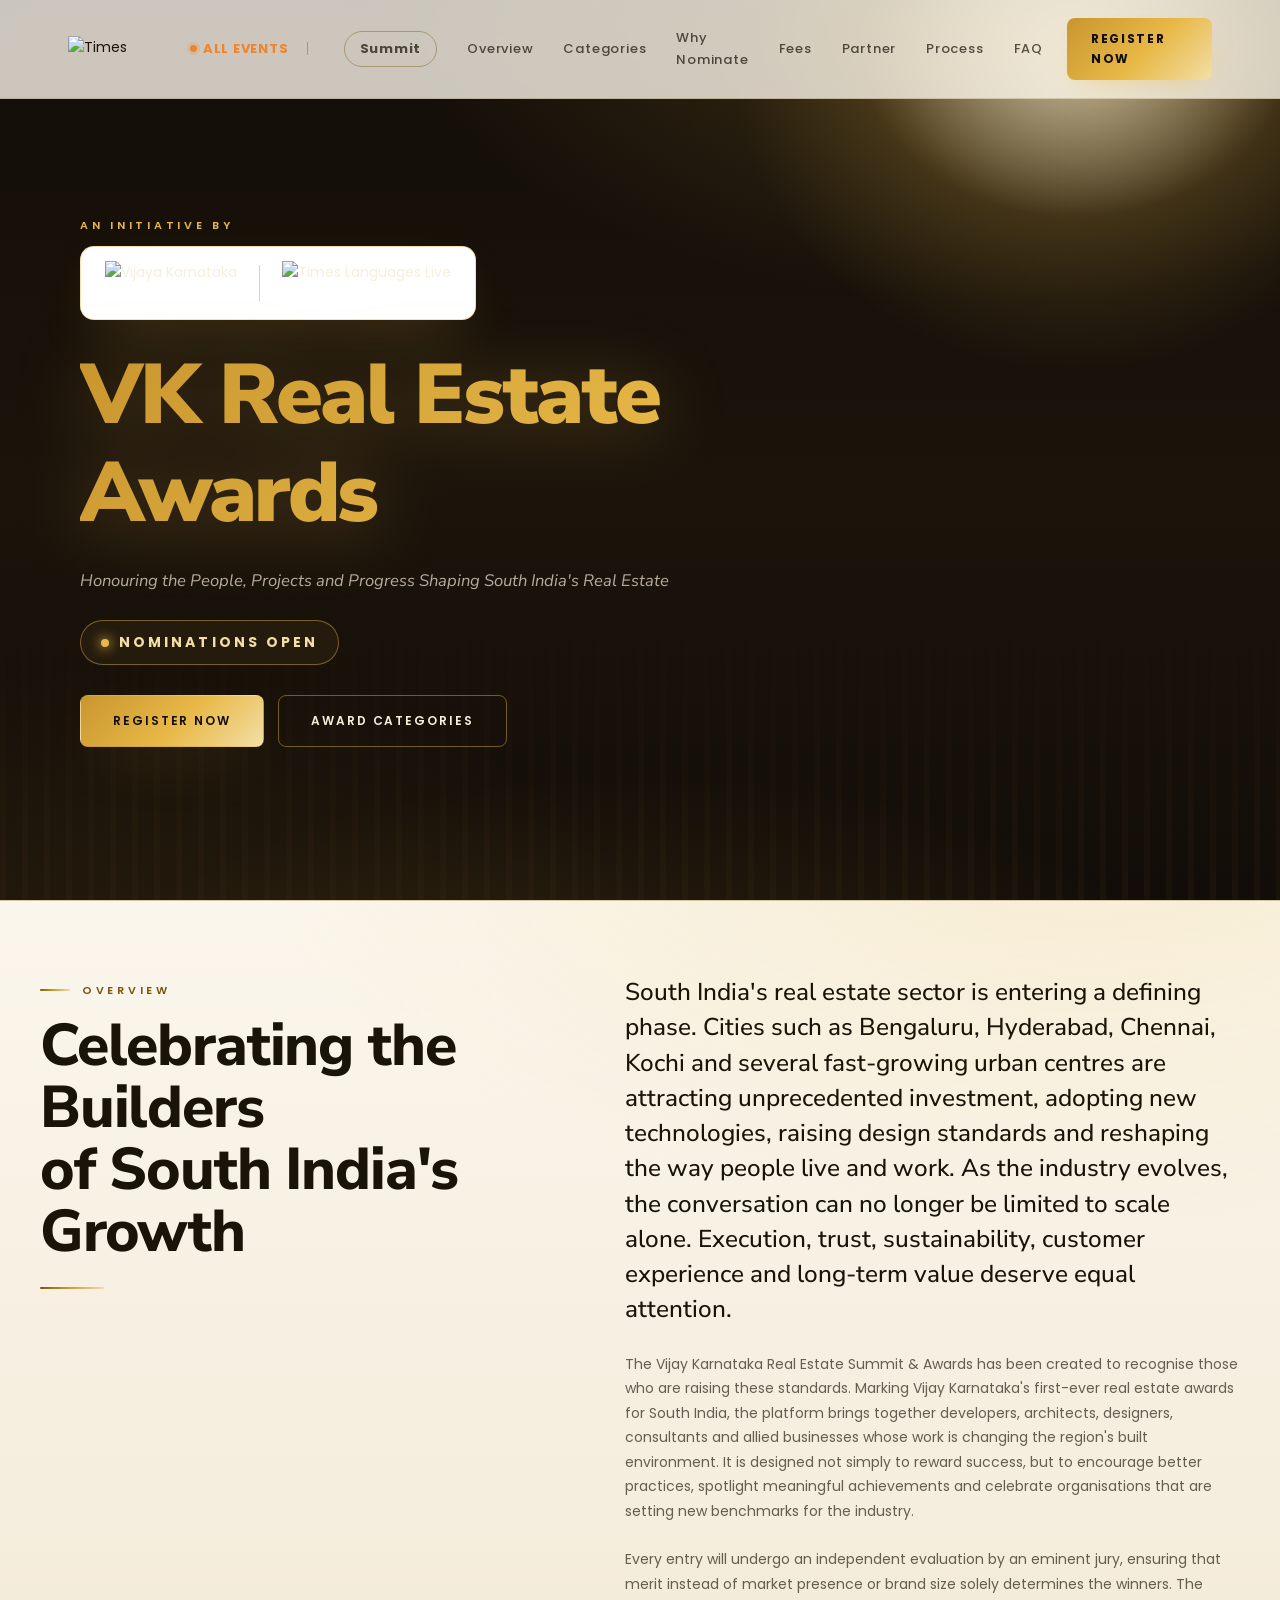
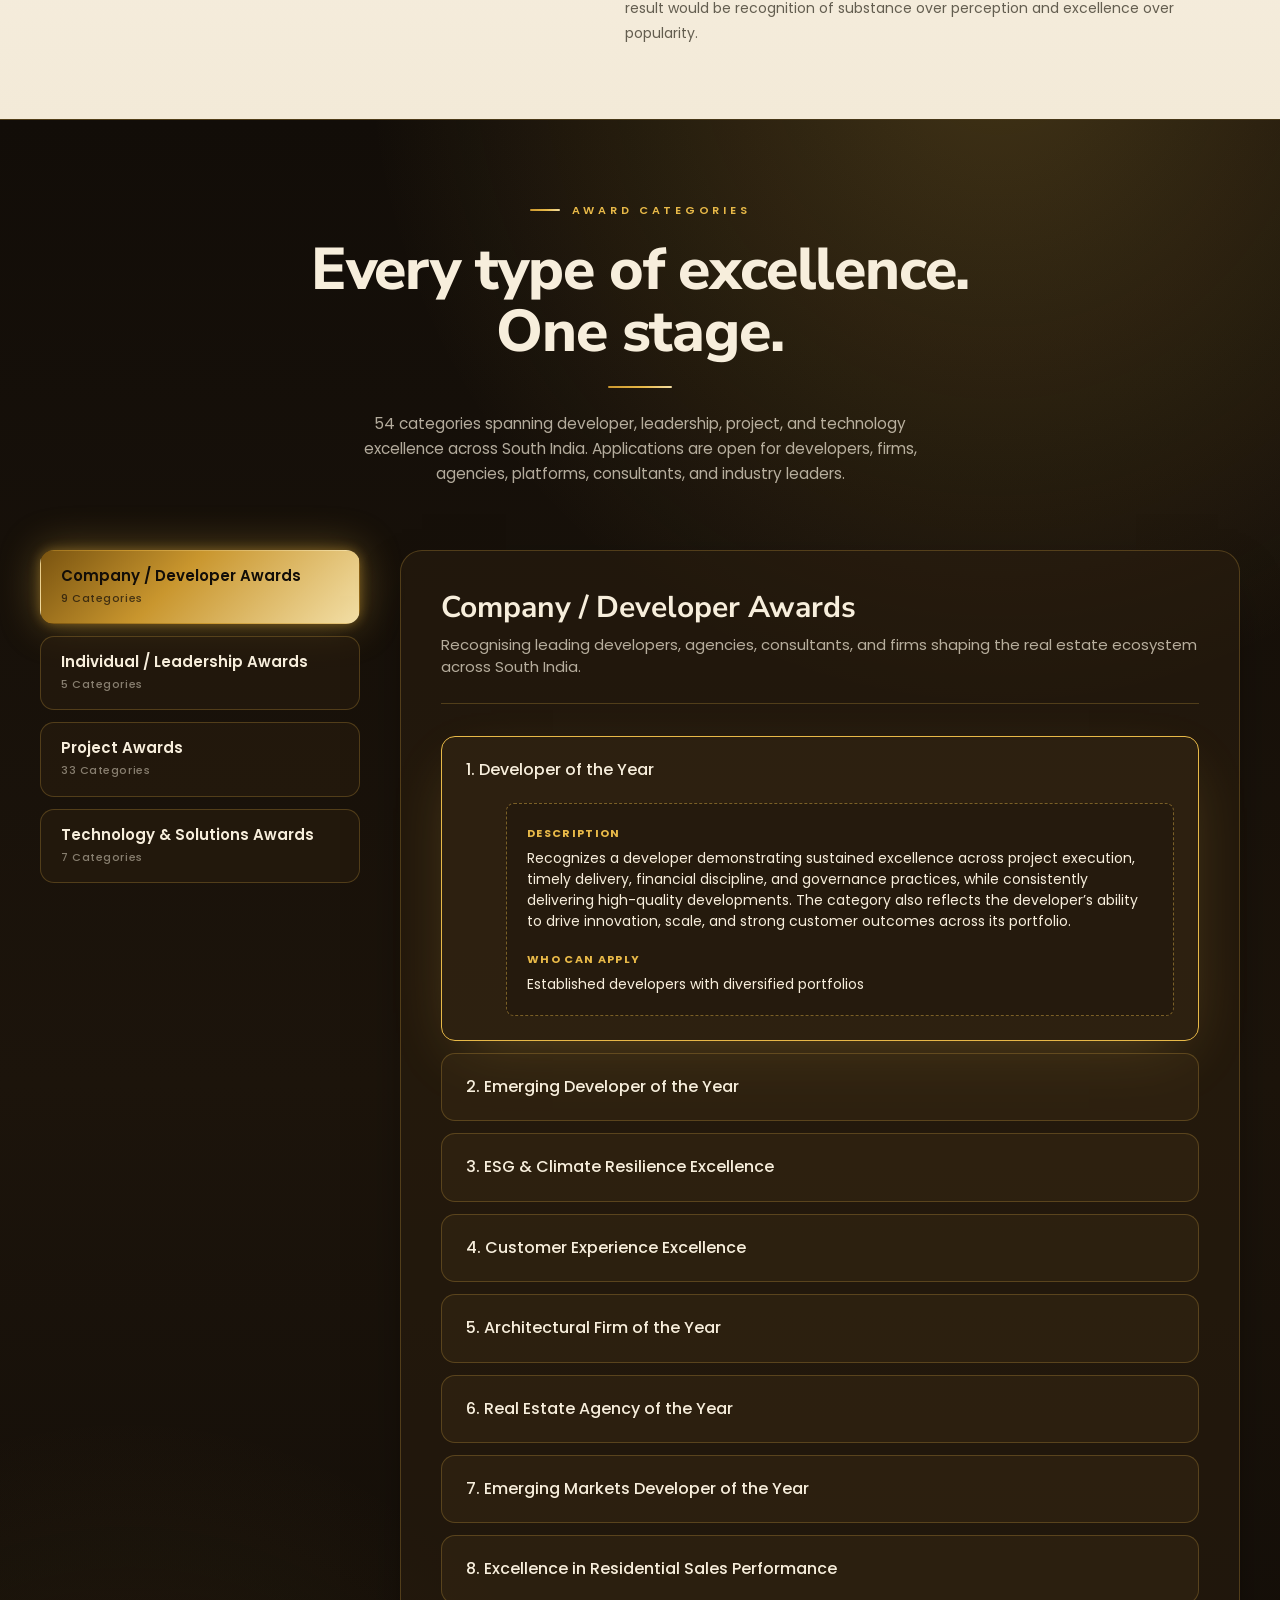
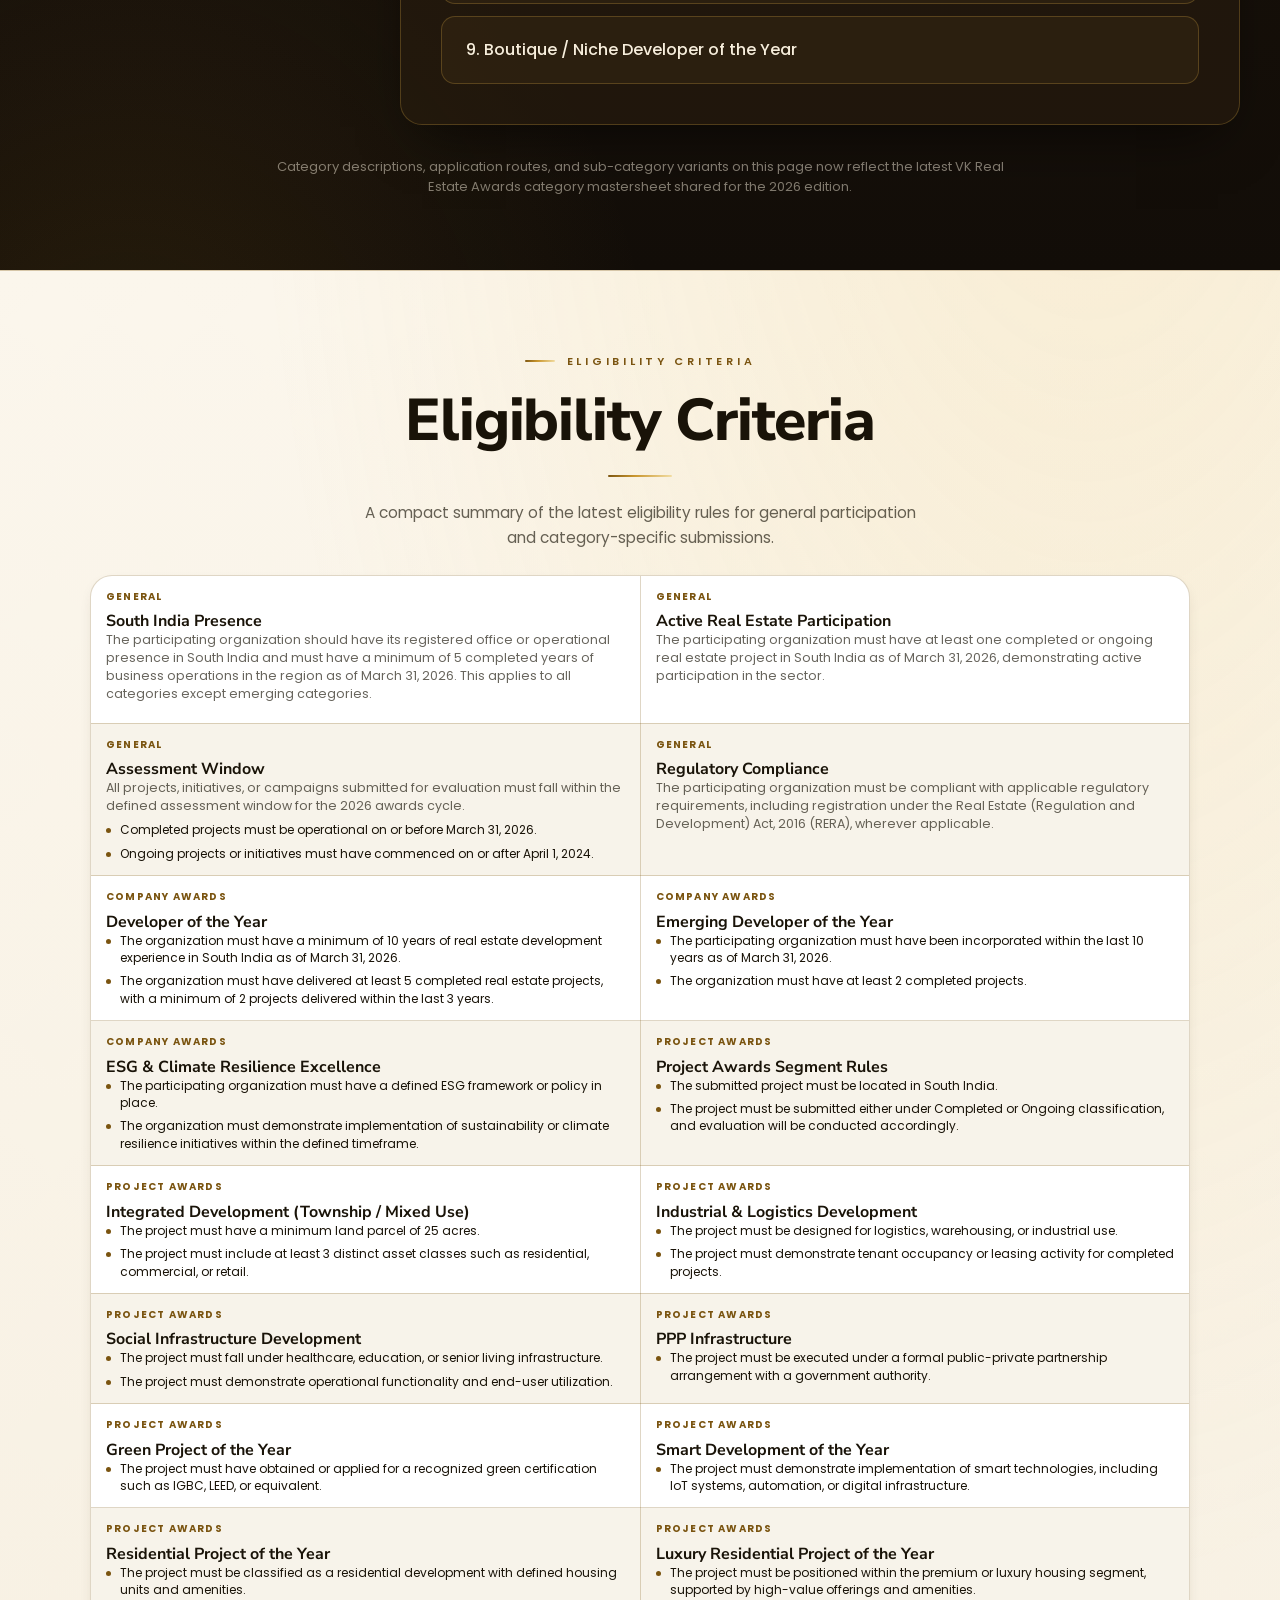
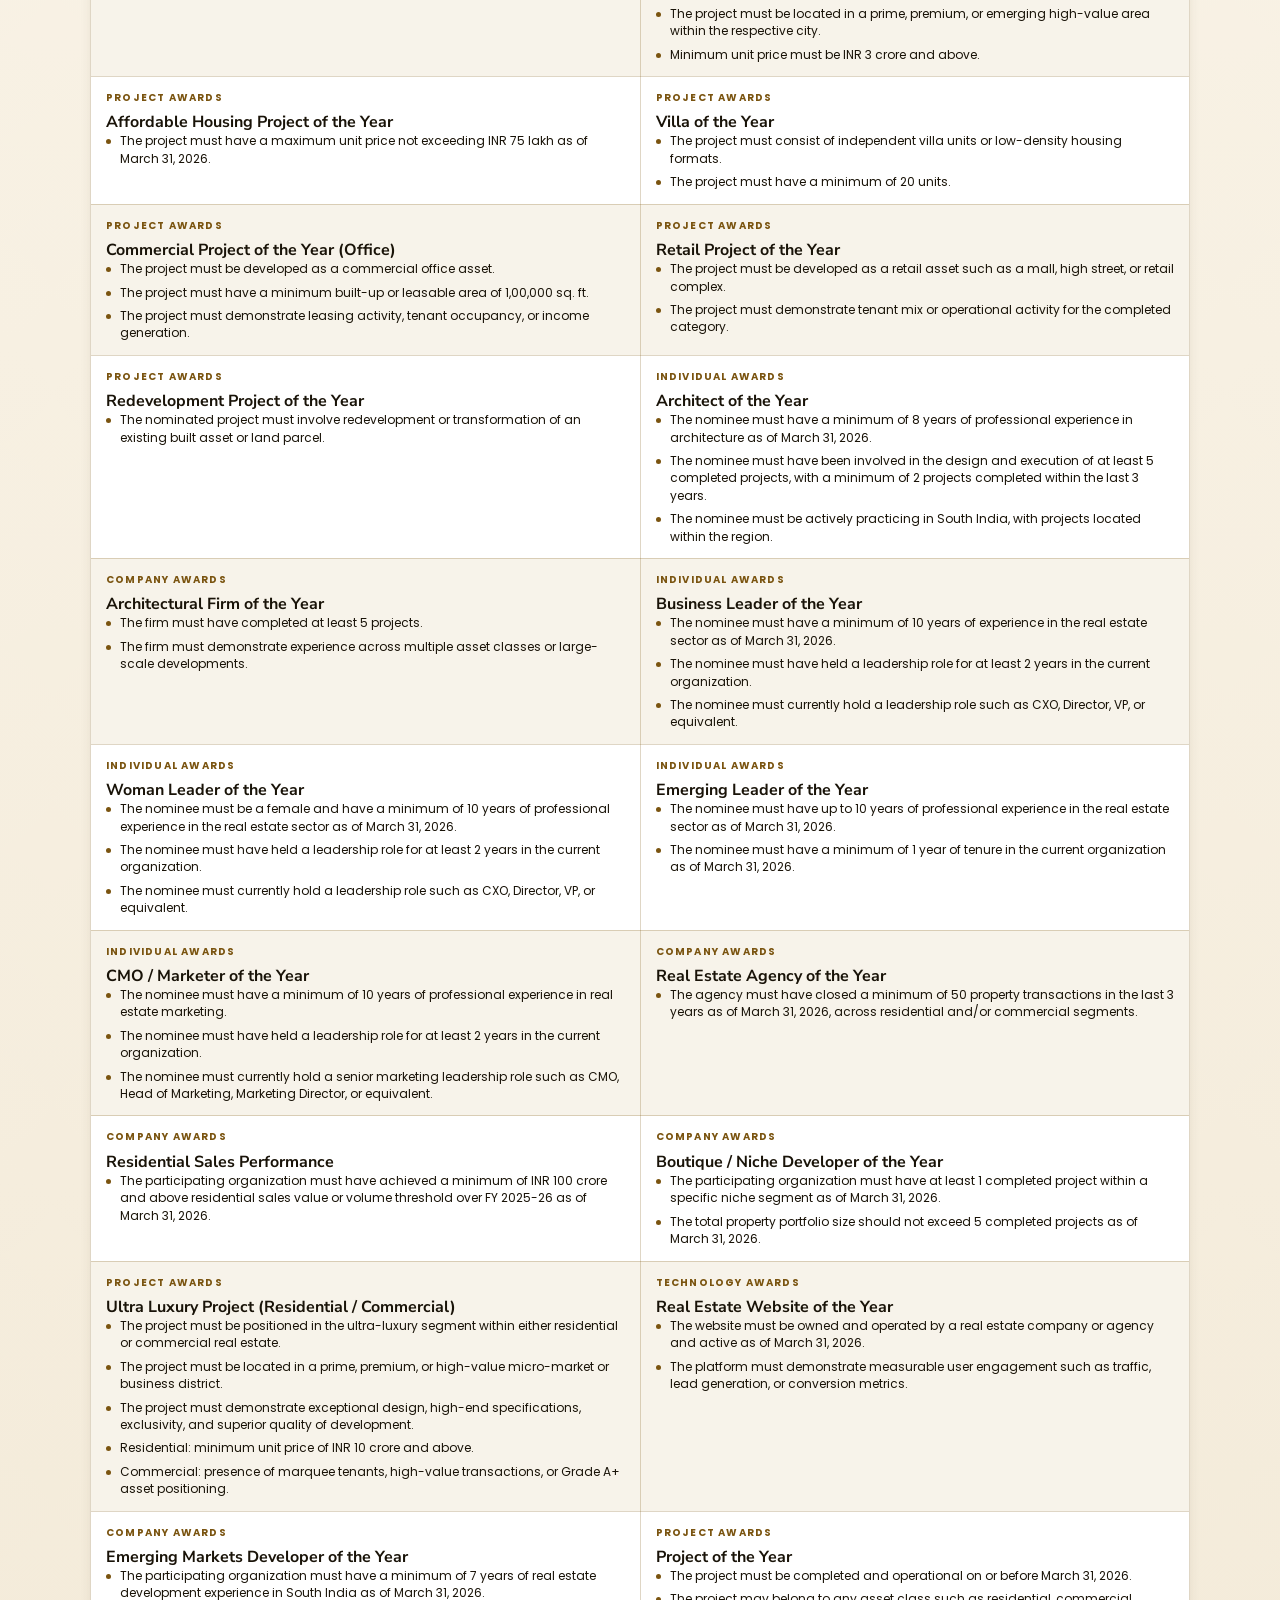
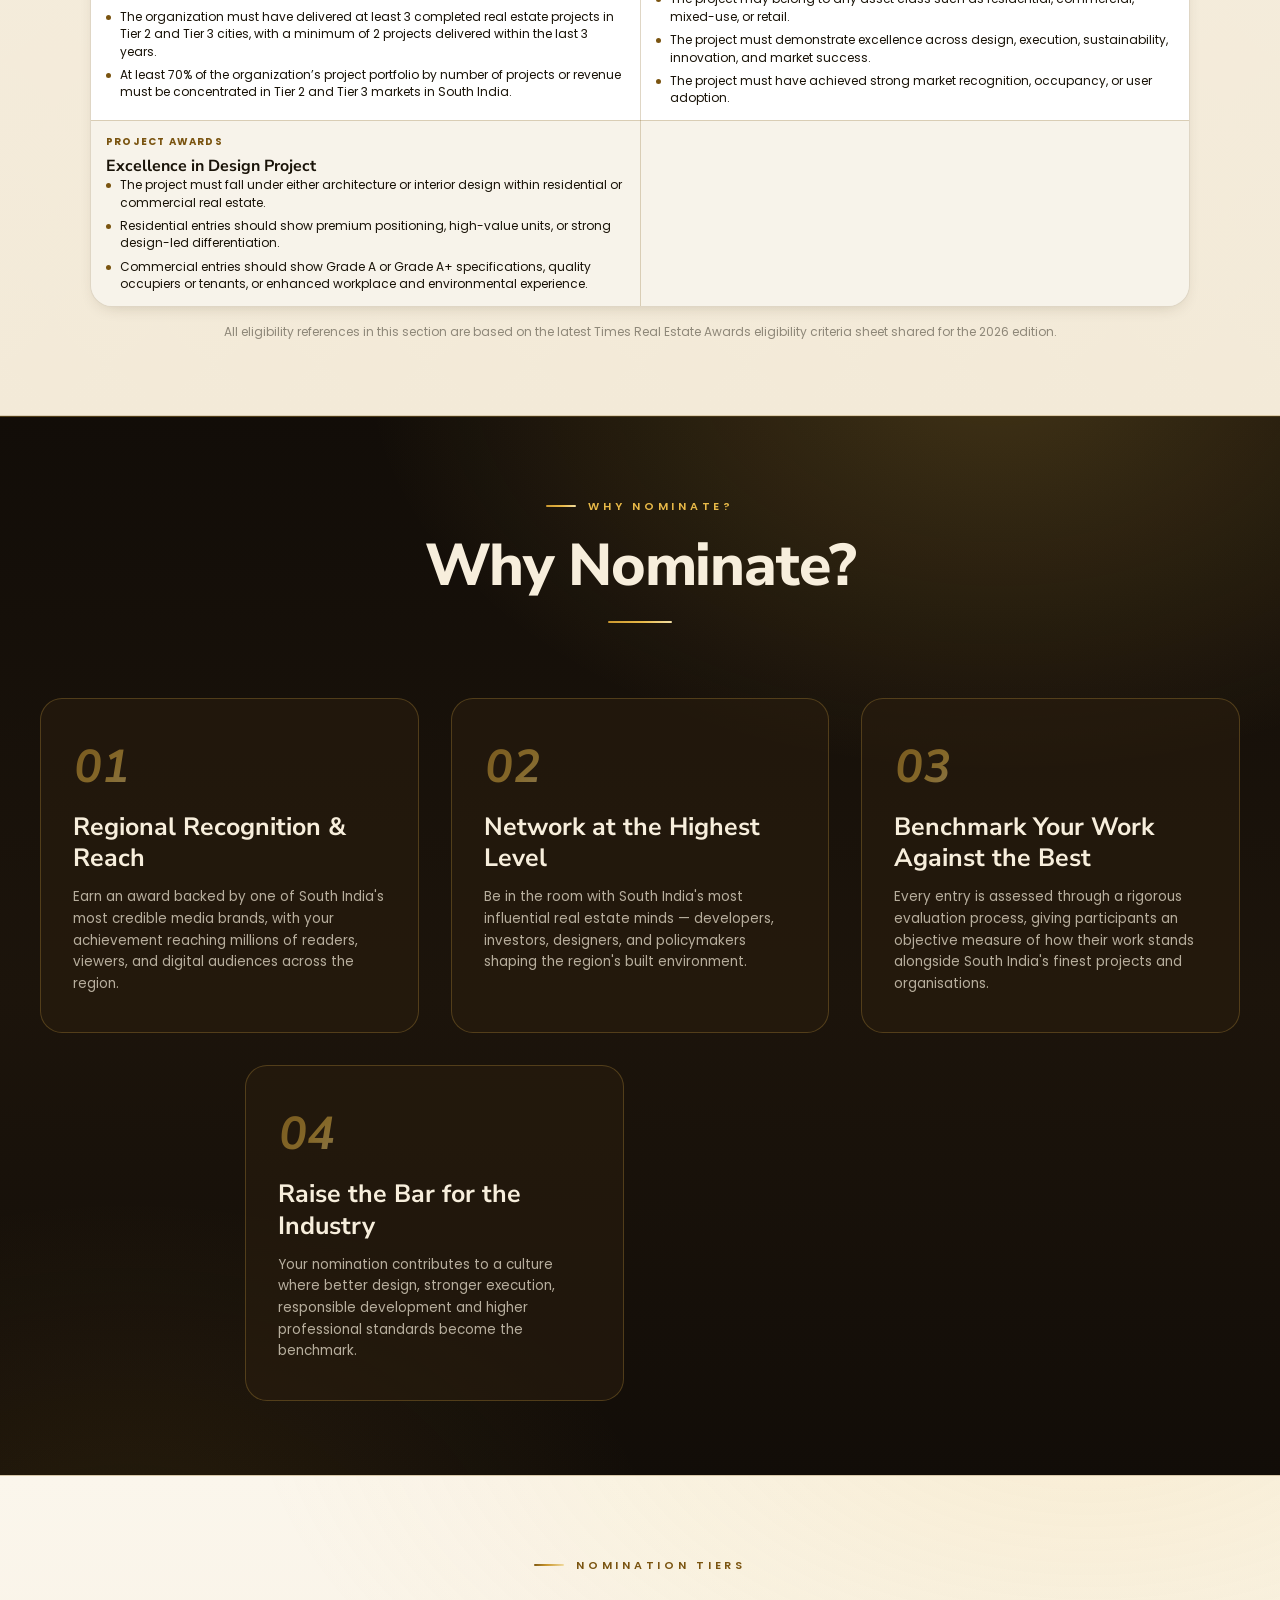
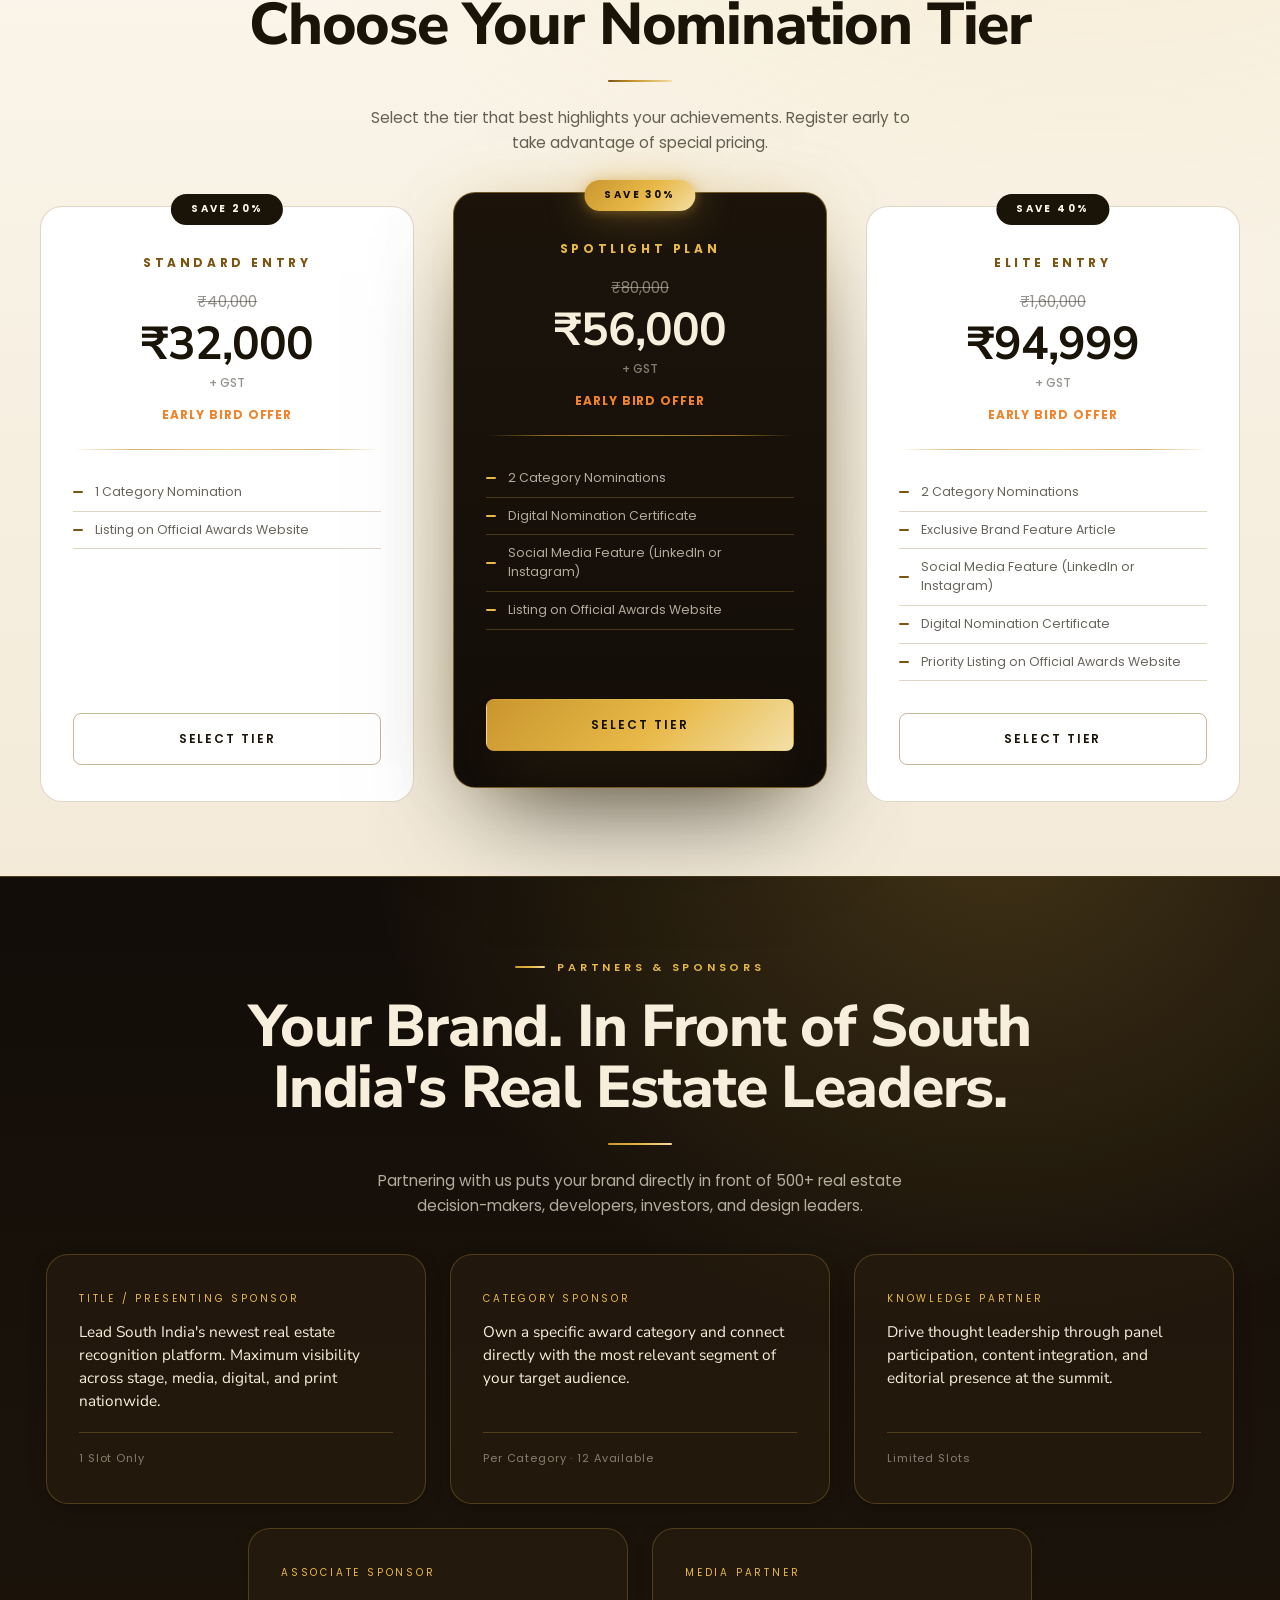
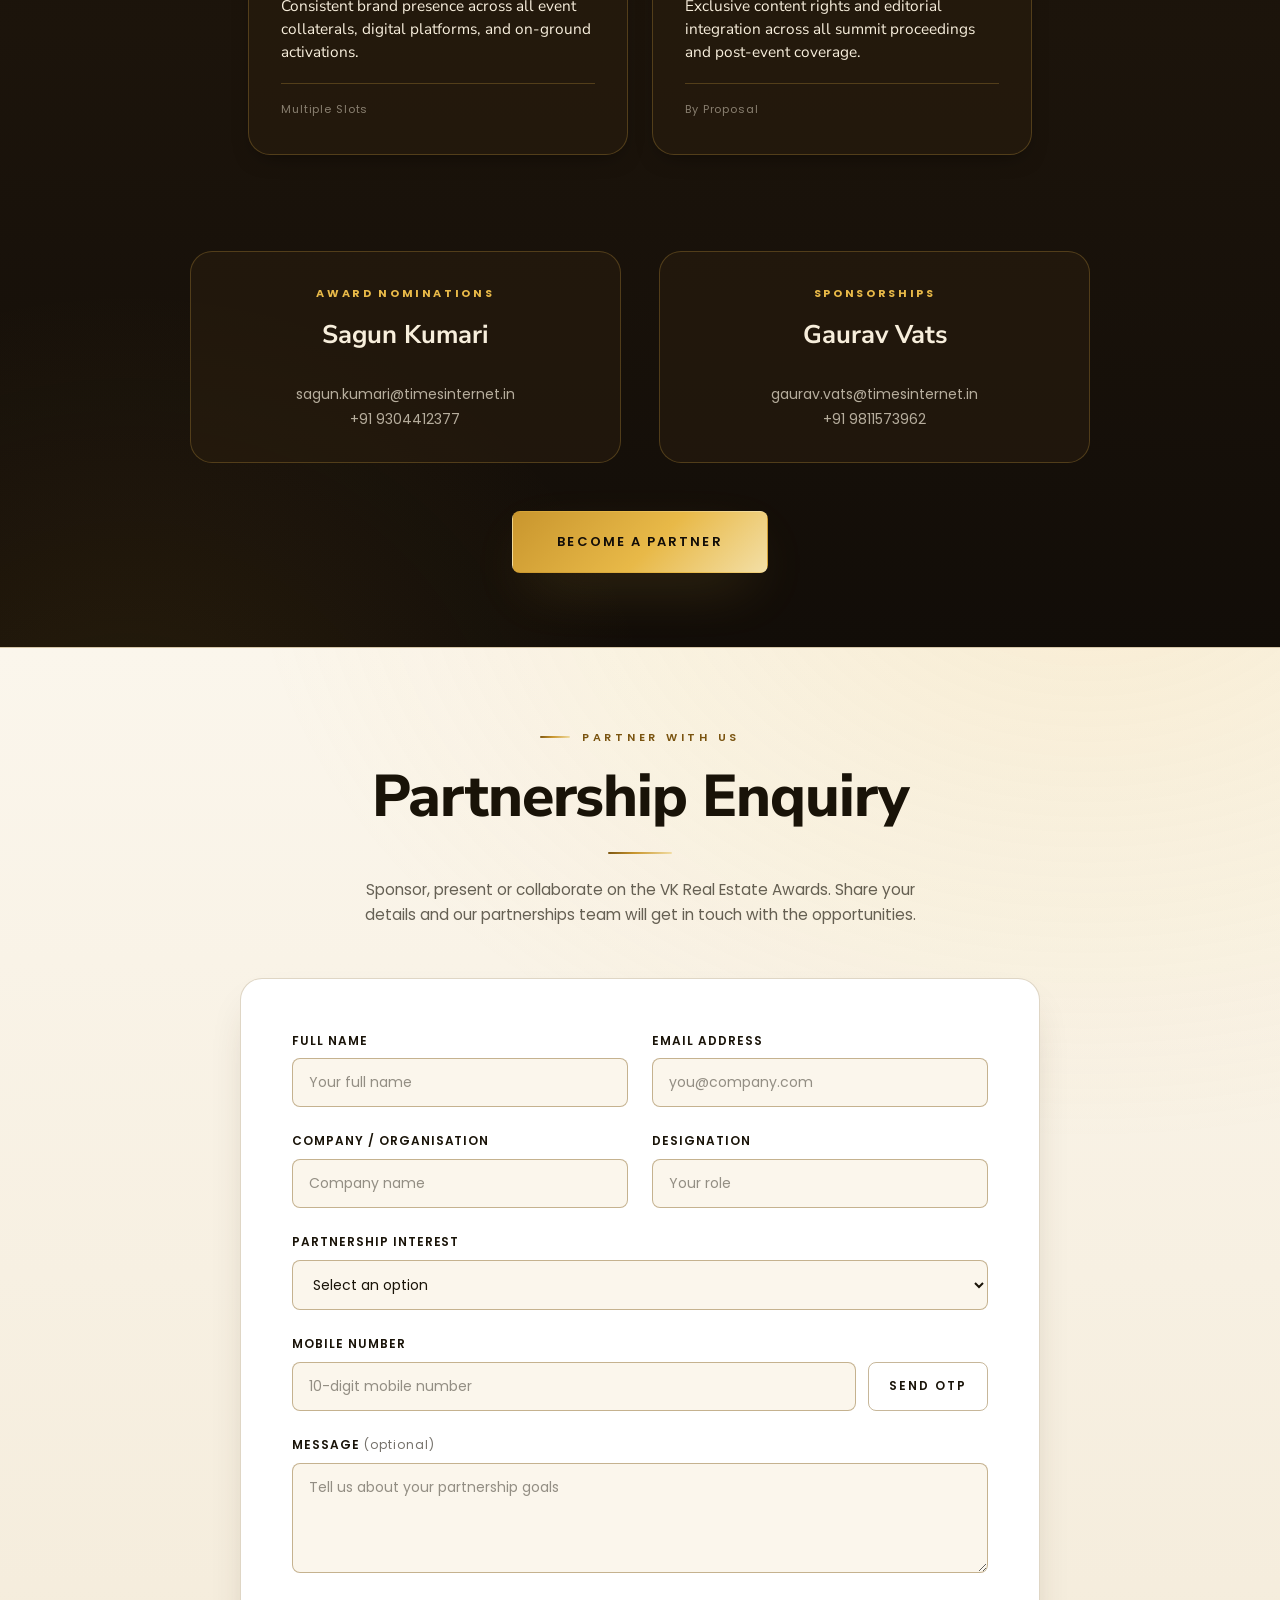
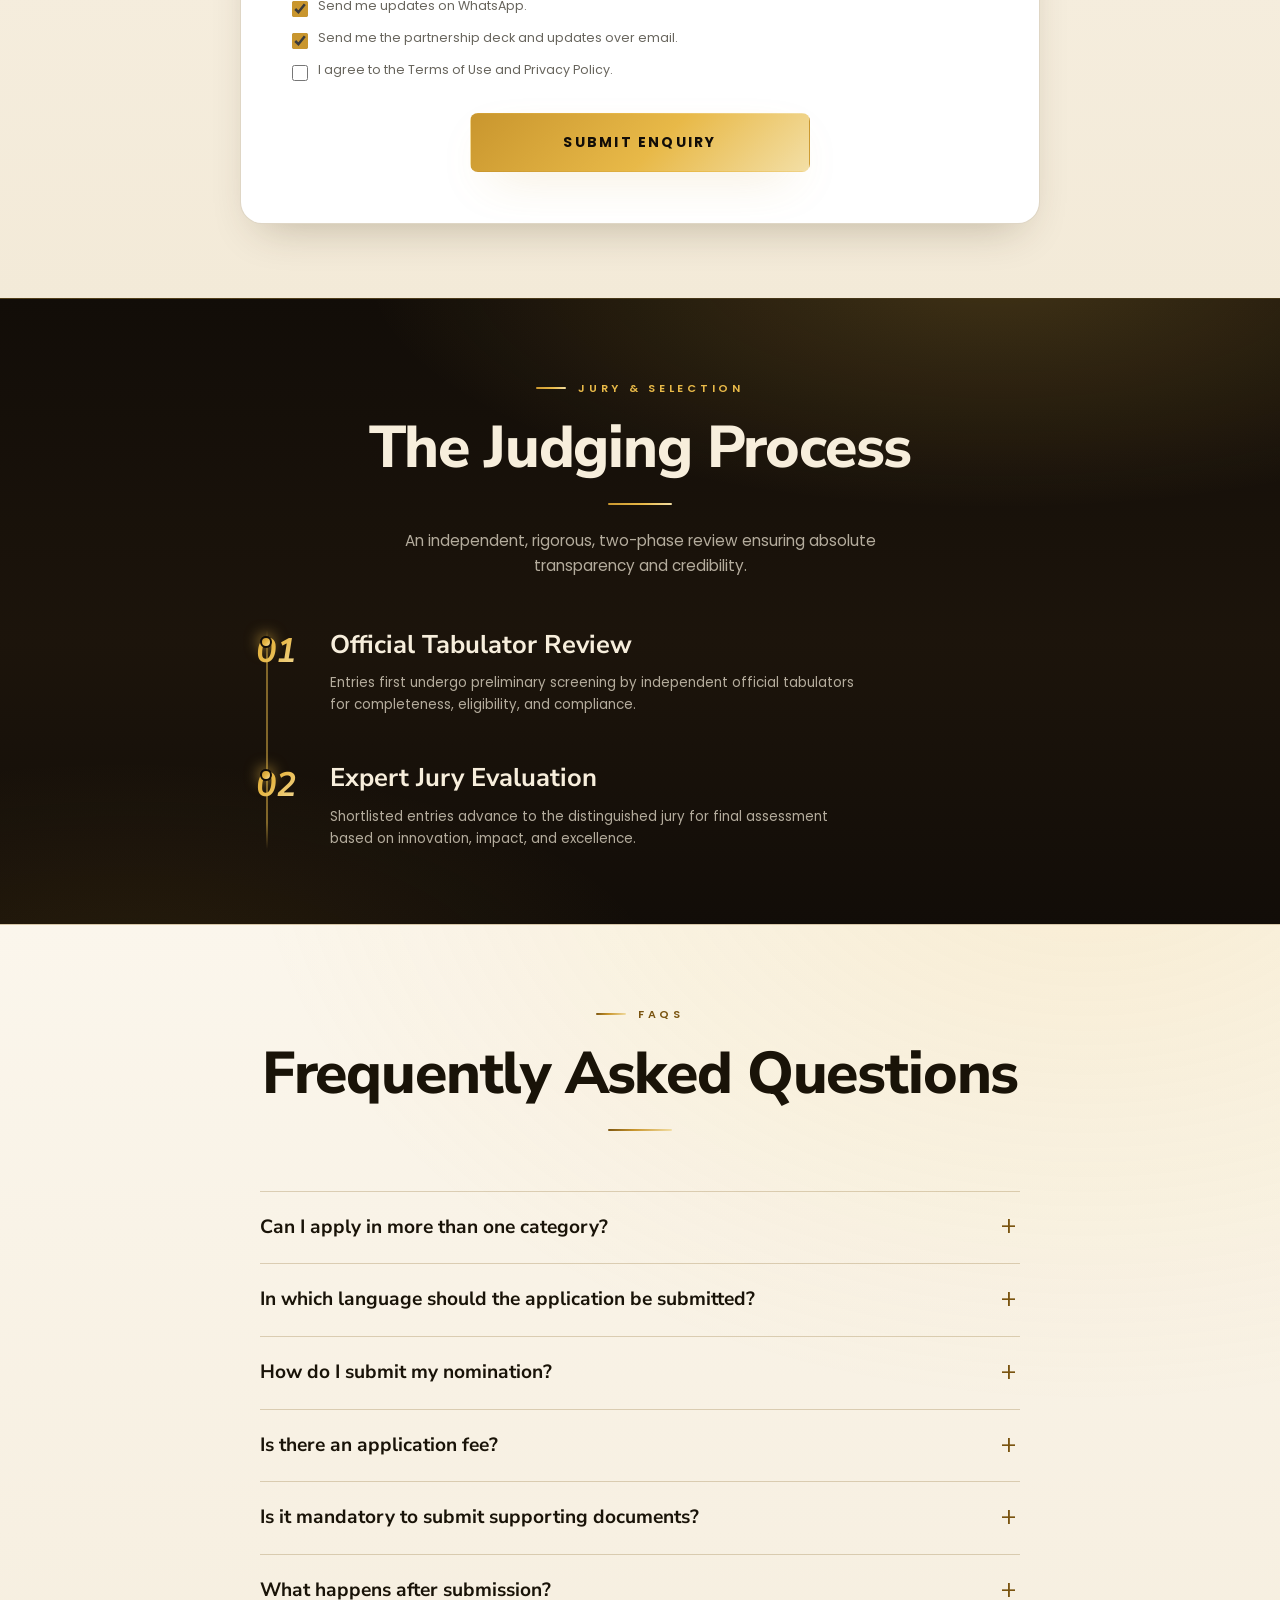
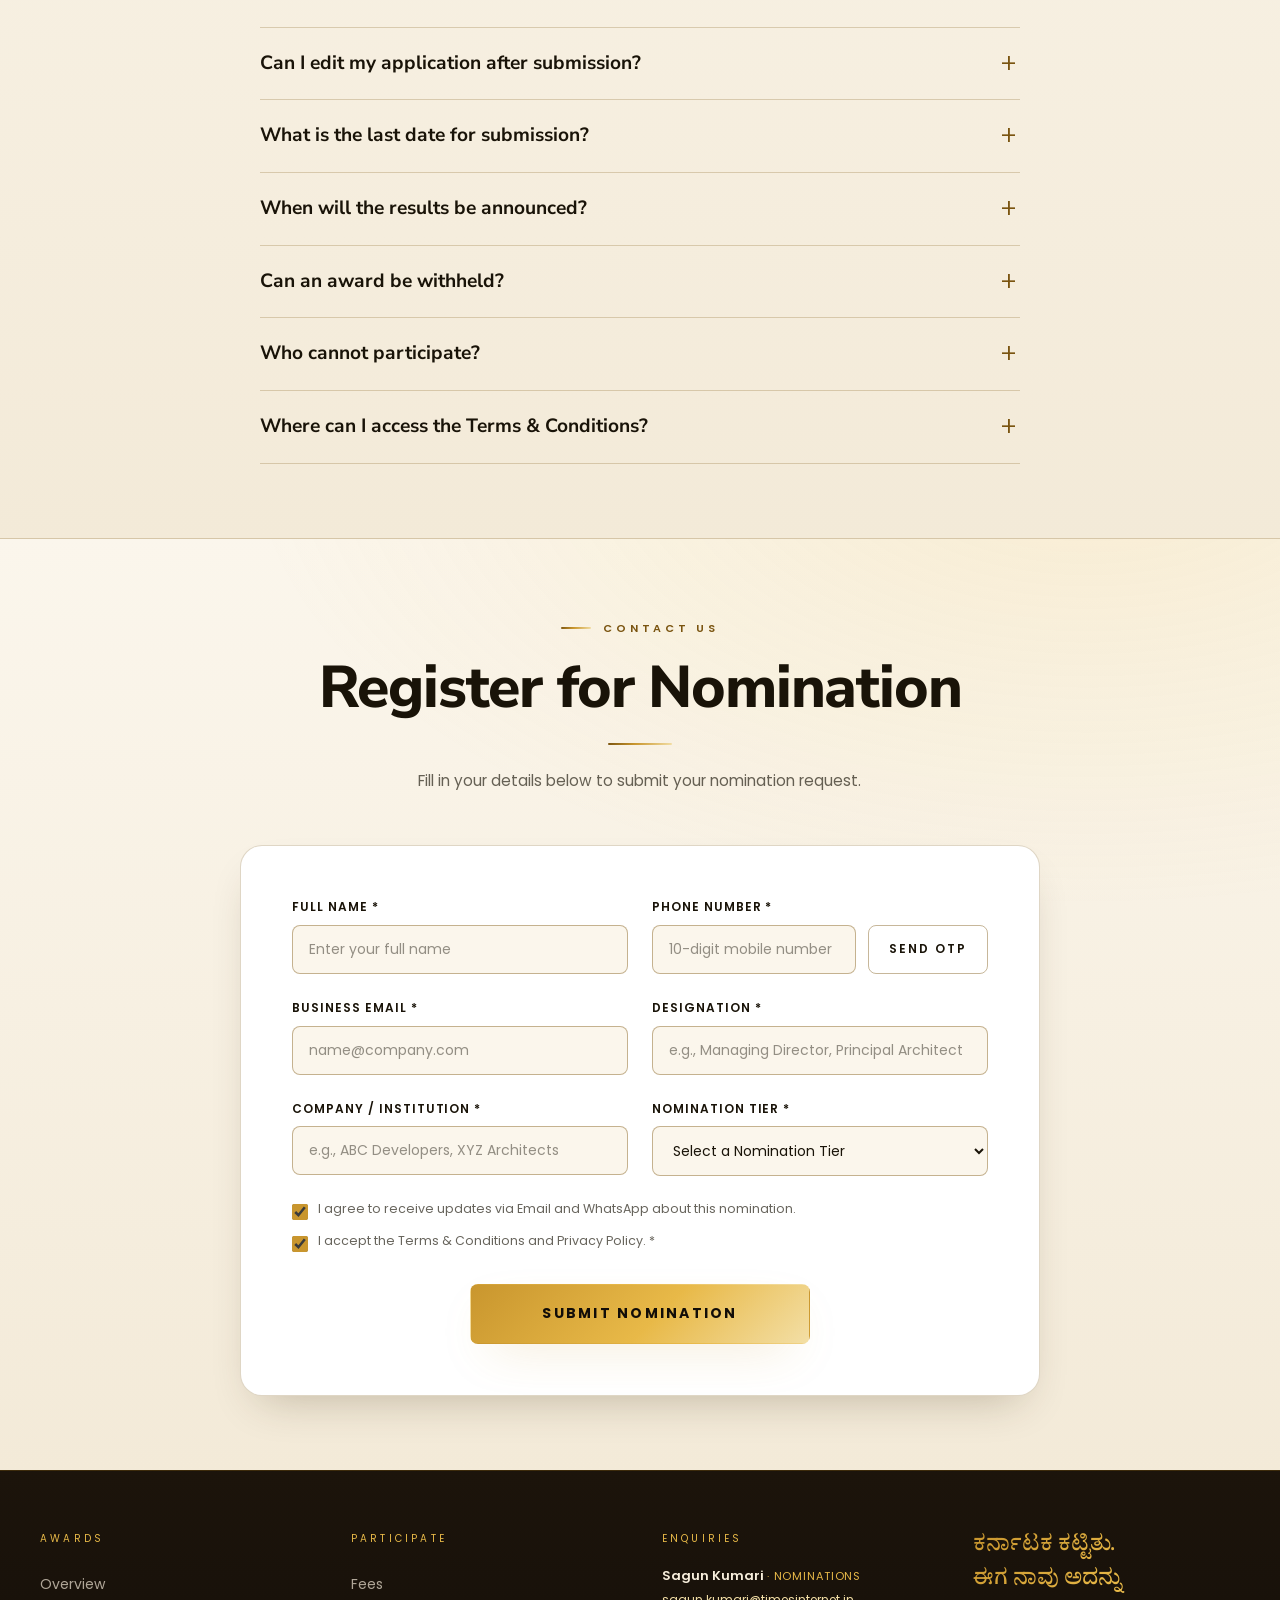
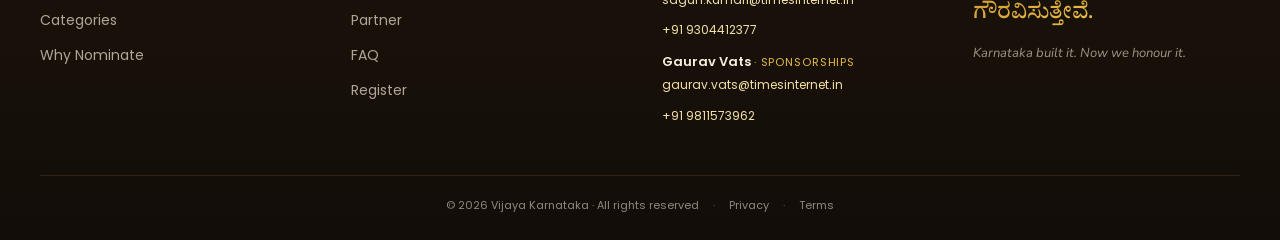
==== awards.html @ 7fe93d7d "VK Real Estate Summit & Awards 2026 — Golden Hour design system Summit landing page (index.html) + A" ====
<!DOCTYPE html>
<html lang="en">

<head>
  <meta charset="UTF-8">
  <meta name="viewport" content="width=device-width, initial-scale=1.0">
  <meta name="description"
    content="VK Real Estate Awards 2026 — Karnataka's most authoritative recognition of real estate excellence. 54 categories across developer, leadership, project and technology excellence. Nominations open.">
  <title>VK Real Estate Awards 2026 · Vijaya Karnataka</title>
  <link rel="canonical" href="https://timeslanguages.in/vkrealestate/awards">
  <meta property="og:title" content="VK Real Estate Awards 2026 · Vijaya Karnataka">
  <meta property="og:description" content="Karnataka's most authoritative recognition of real estate excellence. Nominations open across 54 categories.">
  <meta property="og:url" content="https://timeslanguages.in/vkrealestate/awards">
  <meta name="google-site-verification" content="JYn_NFaOSK9Z4vPZe4n6l-aLTP_zoMrbmOEaUKy0l7o" />
  <!-- Google tag (gtag.js) -->
  <script async src="https://www.googletagmanager.com/gtag/js?id=G-6TLYWEPS3Y"></script>
  <script>
    window.dataLayer = window.dataLayer || [];
    function gtag(){dataLayer.push(arguments);}
    gtag('js', new Date());
    gtag('config', 'G-6TLYWEPS3Y', { send_page_view: false });
    function trackPageView() {
      gtag('event', 'page_view', {
        page_title: document.title,
        page_location: window.location.href,
        page_path: window.location.pathname
      });
    }
    trackPageView();
    window.addEventListener('popstate', trackPageView);
    const originalPushState = history.pushState;
    history.pushState = function () { originalPushState.apply(this, arguments); trackPageView(); };
    const originalReplaceState = history.replaceState;
    history.replaceState = function () { originalReplaceState.apply(this, arguments); trackPageView(); };
  </script>

  <script>
    window.isProdEnv = "true";
    window.constants = JSON.parse(`{"grx_apikey":"g65c03bd1","fonts":{"desktop":"https://static.nbt.indiatimes.com/fonts/NotoSansDevanagari-Regular.woff2"},"envDetails":{"production":{"apiBaseURL":"https://payment.economictimes.indiatimes.com","langapiBaseURL":"https://setufeed.indiatimes.com","key":"Pu22y3mrty","tcc_productId":"tcc_may_26","grxApiKey":"g65c03bd1","eventHubBaseURL":"https://eventhub.indiatimes.com/api/public"},"testing":{"apiBaseURL":"https://payment-qa.economictimes.indiatimes.com","langapiBaseURL":"https://stgsetufeed.indiatimes.com","key":"Ty6gs3mO2a","tcc_productId":"tcc_may_qc","grxApiKey":"g65c03bd1","eventHubBaseURL":"https://staging-eventhub.indiatimes.com/api/public"}},"versions":{"desktopcss":"17june2026Desktop","mobilecss":"17june2026Mobile","stylecss":"17june2026","script":"17june2026","recoCore":"1.1.12","recoWeb":"1.0.25","recoFaq":"1.0.3","eventWire":"1.0.0"}}`);
    window.platform = "desktop";
  </script>
  

  <!-- Fonts -->
  <link rel="preconnect" href="https://fonts.googleapis.com">
  <link rel="preconnect" href="https://fonts.gstatic.com" crossorigin>
  <link
    href="https://fonts.googleapis.com/css2?family=Noto+Serif+Kannada:wght@400;500;600&family=Nunito+Sans:ital,wght@0,400;0,500;0,600;0,700;0,800;0,900;1,400;1,600;1,700&family=Poppins:wght@300;400;500;600;700&display=swap"
    rel="stylesheet">


    <link rel="stylesheet" href="css/tokens.css">
    <link rel="stylesheet" href="css/base.css">
    <link rel="stylesheet" href="css/components.css">
    <link rel="stylesheet" href="css/sections.css">
    <link rel="stylesheet" href="css/responsive.css">
</head>

<body data-constants='{"grx_apikey":"g65c03bd1","fonts":{"desktop":"https://static.nbt.indiatimes.com/fonts/NotoSansDevanagari-Regular.woff2"},"envDetails":{"production":{"apiBaseURL":"https://payment.economictimes.indiatimes.com","langapiBaseURL":"https://setufeed.indiatimes.com","key":"Pu22y3mrty","tcc_productId":"tcc_may_26","grxApiKey":"g65c03bd1","eventHubBaseURL":"https://eventhub.indiatimes.com/api/public"},"testing":{"apiBaseURL":"https://payment-qa.economictimes.indiatimes.com","langapiBaseURL":"https://stgsetufeed.indiatimes.com","key":"Ty6gs3mO2a","tcc_productId":"tcc_may_qc","grxApiKey":"g65c03bd1","eventHubBaseURL":"https://staging-eventhub.indiatimes.com/api/public"}},"versions":{"desktopcss":"17june2026Desktop","mobilecss":"17june2026Mobile","stylecss":"17june2026","script":"17june2026","recoCore":"1.1.12","recoWeb":"1.0.25","recoFaq":"1.0.3","eventWire":"1.0.0"}}'>

  <!-- ============================================================
       NAVBAR · Always present
       ============================================================ -->
  <header class="nav" id="nav">
    <div class="nav-row">
      <a href="https://timesinternet.in" target="_blank" rel="noopener" class="nav-logo nav-logo-ti">
        <img src="https://timesinternet.in/assets/images/logo-blue-new.png" alt="Times Internet">
      </a>

      <nav class="nav-links" aria-label="Primary">
        <a href="https://timeslanguages.in/" target="_blank" rel="noopener noreferrer" class="nav-all-events">All
          Events</a>
        <a href="index.html" class="nav-summit-link">Summit</a>
        <a href="#overview">Overview</a>
        <a href="#categories">Categories</a>
        <a href="#why-nominate">Why Nominate</a>
        <a href="#pricing">Fees</a>
        <a href="#partner-enquiry">Partner</a>
        <a href="#judging">Process</a>
        <a href="#faq">FAQ</a>
      </nav>

      <a href="#contact" class="nav-cta">Register now</a>

      <button class="nav-burger" id="nav-burger" aria-label="Menu" aria-expanded="false">
        <span></span><span></span>
      </button>
    </div>
  </header>

  <!-- ============================================================
       1 · HERO
       ============================================================ -->
  <section class="hero" id="hero" data-section="hero" data-band="dark">

    <div class="hero-content">
      <div class="hero-initiative">
        <span class="hero-initiative-label">An Initiative By</span>
        <div class="hero-initiative-logos">
          <a href="https://vijaykarnataka.com" target="_blank" rel="noopener" class="hero-initiative-logo">
            <img src="https://vijaykarnataka.com/thumb/119164298/vijaykarnataka.jpg?width=474&resizemode=4"
              alt="Vijaya Karnataka">
          </a>
          <span class="hero-initiative-sep" aria-hidden="true"></span>
          <a href="https://langimg.com" target="_blank" rel="noopener" class="hero-initiative-logo">
            <img src="https://static.langimg.com/photo/131008221.cms" alt="Times Languages Live">
          </a>
        </div>
      </div>

      <h1 class="hero-title">
        <span class="line"><span class="line-inner">VK Real Estate</span></span>
        <span class="line"><span class="line-inner">Awards</span></span>
      </h1>

      <p class="hero-kannada-en">Honouring the People, Projects and Progress Shaping South India's Real Estate</p>

      <p class="hero-tagline">
        <span class="line"><span class="line-inner">Nominations Open</span></span>
      </p>
      <div class="hero-ctas">
        <a href="#contact" class="btn btn-primary">Register Now</a>
        <a href="#categories" class="btn btn-ghost">Award Categories</a>
      </div>
    </div>
  </section>

    <!-- ============================================================
       2 · OVERVIEW · Executive Vision
       ============================================================ -->
    <section class="overview" id="overview" data-section="overview">
      <div class="overview-container">
        <div class="overview-grid">
          <div class="overview-headline">
            <p class="section-tag">Overview</p>
            <h2 class="section-display">Celebrating the Builders<br>of South India's Growth</h2>
            <div class="rule"></div>
          </div>
          <div class="overview-text">
            <p class="overview-lead">
              South India's real estate sector is entering a defining phase. Cities such as Bengaluru, Hyderabad,
              Chennai, Kochi and several fast-growing urban centres are attracting unprecedented investment, adopting
              new technologies, raising design standards and reshaping the way people live and work. As the industry
              evolves, the conversation can no longer be limited to scale alone. Execution, trust, sustainability,
              customer experience and long-term value deserve equal attention.
            </p>
            <p class="overview-body">
              The Vijay Karnataka Real Estate Summit &amp; Awards has been created to recognise those who are raising
              these standards. Marking Vijay Karnataka's first-ever real estate awards for South India, the platform
              brings together developers, architects, designers, consultants and allied businesses whose work is
              changing the region's built environment. It is designed not simply to reward success, but to encourage
              better practices, spotlight meaningful achievements and celebrate organisations that are setting new
              benchmarks for the industry.
            </p>
            <p class="overview-body">
              Every entry will undergo an independent evaluation by an eminent jury, ensuring that merit instead of
              market presence or brand size solely determines the winners. The result would be recognition of substance
              over perception and excellence over popularity.
            </p>
          </div>
        </div>
      </div>
    </section>

    <!-- ============================================================
       3 · CATEGORIES · Tabbed Atrium
       ============================================================ -->
    
    <section class="categories" id="categories" data-section="categories" data-band="dark">
      <div class="cat-header">
        <p class="section-tag">Award Categories</p>
        <h2 class="section-display">Every type of excellence.<br>One stage.</h2>
        <div class="rule rule-center"></div>
        <p class="section-sub">54 categories spanning developer, leadership, project, and technology excellence across South India. Applications are open for developers, firms, agencies, platforms, consultants, and industry leaders.</p>
      </div>

      <div class="categories-container">
        <div class="categories-grid">
          <aside class="cat-sidebar" role="tablist" aria-label="Award Pillars">
            
              <button
                class="cat-tab-button active"
                role="tab"
                aria-selected="true"
                aria-controls="panel-developer"
                id="tab-developer">
                <span class="cat-tab-info">
                  <span class="cat-tab-title">Company / Developer Awards</span>
                  <span class="cat-tab-count">9 Categories</span>
                </span>
              </button>
            
              <button
                class="cat-tab-button "
                role="tab"
                aria-selected="false"
                aria-controls="panel-leadership"
                id="tab-leadership">
                <span class="cat-tab-info">
                  <span class="cat-tab-title">Individual / Leadership Awards</span>
                  <span class="cat-tab-count">5 Categories</span>
                </span>
              </button>
            
              <button
                class="cat-tab-button "
                role="tab"
                aria-selected="false"
                aria-controls="panel-project"
                id="tab-project">
                <span class="cat-tab-info">
                  <span class="cat-tab-title">Project Awards</span>
                  <span class="cat-tab-count">33 Categories</span>
                </span>
              </button>
            
              <button
                class="cat-tab-button "
                role="tab"
                aria-selected="false"
                aria-controls="panel-technology"
                id="tab-technology">
                <span class="cat-tab-info">
                  <span class="cat-tab-title">Technology &amp; Solutions Awards</span>
                  <span class="cat-tab-count">7 Categories</span>
                </span>
              </button>
            
          </aside>

          <main class="cat-content">
            
              <div
                class="cat-tab-panel active"
                id="panel-developer"
                role="tabpanel"
                aria-labelledby="tab-developer">
                <div class="cat-panel-header">
                  <div class="cat-panel-details">
                    <h3 class="cat-panel-title">Company / Developer Awards</h3>
                    <p class="cat-panel-desc">Recognising leading developers, agencies, consultants, and firms shaping the real estate ecosystem across South India.</p>
                  </div>
                </div>

                <div class="cat-accordion">
                  
                    <div class="acc-item active">
                      <button
                        class="acc-header"
                        aria-expanded="true"
                        aria-controls="acc-body-1"
                        id="acc-header-1">
                        <span class="acc-title">1. Developer of the Year</span>
                      </button>
                      <div
                        class="acc-body"
                        id="acc-body-1"
                        aria-labelledby="acc-header-1"
                        style=&#34;max-height: none;&#34;>
                        <div class="acc-content">
                          <div class="acc-content-box">
                            <div class="acc-meta-label">Description</div>
                            <p class="acc-desc">Recognizes a developer demonstrating sustained excellence across project execution, timely delivery, financial discipline, and governance practices, while consistently delivering high-quality developments. The category also reflects the developer’s ability to drive innovation, scale, and strong customer outcomes across its portfolio.</p>
                            
                              <div class="acc-meta-label">Who Can Apply</div>
                              <p class="acc-desc">Established developers with diversified portfolios</p>
                            
                          </div>
                        </div>
                      </div>
                    </div>
                  
                    <div class="acc-item ">
                      <button
                        class="acc-header"
                        aria-expanded="false"
                        aria-controls="acc-body-2"
                        id="acc-header-2">
                        <span class="acc-title">2. Emerging Developer of the Year</span>
                      </button>
                      <div
                        class="acc-body"
                        id="acc-body-2"
                        aria-labelledby="acc-header-2"
                        >
                        <div class="acc-content">
                          <div class="acc-content-box">
                            <div class="acc-meta-label">Description</div>
                            <p class="acc-desc">Recognizes a high-growth developer demonstrating strong execution, innovation, and rapid market positioning within a short operational period, with clear potential for scalability and sustained growth.</p>
                            
                              <div class="acc-meta-label">Who Can Apply</div>
                              <p class="acc-desc">Developers established within last 10 years</p>
                            
                          </div>
                        </div>
                      </div>
                    </div>
                  
                    <div class="acc-item ">
                      <button
                        class="acc-header"
                        aria-expanded="false"
                        aria-controls="acc-body-3"
                        id="acc-header-3">
                        <span class="acc-title">3. ESG &amp; Climate Resilience Excellence</span>
                      </button>
                      <div
                        class="acc-body"
                        id="acc-body-3"
                        aria-labelledby="acc-header-3"
                        >
                        <div class="acc-content">
                          <div class="acc-content-box">
                            <div class="acc-meta-label">Description</div>
                            <p class="acc-desc">Recognizes organizations embedding ESG principles and climate resilience strategies into development and operations, contributing to responsible and sustainable growth.</p>
                            
                              <div class="acc-meta-label">Who Can Apply</div>
                              <p class="acc-desc">Developers, REITs</p>
                            
                          </div>
                        </div>
                      </div>
                    </div>
                  
                    <div class="acc-item ">
                      <button
                        class="acc-header"
                        aria-expanded="false"
                        aria-controls="acc-body-4"
                        id="acc-header-4">
                        <span class="acc-title">4. Customer Experience Excellence</span>
                      </button>
                      <div
                        class="acc-body"
                        id="acc-body-4"
                        aria-labelledby="acc-header-4"
                        >
                        <div class="acc-content">
                          <div class="acc-content-box">
                            <div class="acc-meta-label">Description</div>
                            <p class="acc-desc">Recognizes real estate organizations delivering superior end-to-end customer experience across the lifecycle, from inquiry to post-possession services.</p>
                            
                              <div class="acc-meta-label">Who Can Apply</div>
                              <p class="acc-desc">Developers</p>
                            
                          </div>
                        </div>
                      </div>
                    </div>
                  
                    <div class="acc-item ">
                      <button
                        class="acc-header"
                        aria-expanded="false"
                        aria-controls="acc-body-5"
                        id="acc-header-5">
                        <span class="acc-title">5. Architectural Firm of the Year</span>
                      </button>
                      <div
                        class="acc-body"
                        id="acc-body-5"
                        aria-labelledby="acc-header-5"
                        >
                        <div class="acc-content">
                          <div class="acc-content-box">
                            <div class="acc-meta-label">Description</div>
                            <p class="acc-desc">Recognizes an architectural firm that has delivered consistent design excellence across multiple projects, demonstrating scale, diversity of portfolio, and sustained contribution to industry benchmarks.</p>
                            
                              <div class="acc-meta-label">Who Can Apply</div>
                              <p class="acc-desc">Architectural firms</p>
                            
                          </div>
                        </div>
                      </div>
                    </div>
                  
                    <div class="acc-item ">
                      <button
                        class="acc-header"
                        aria-expanded="false"
                        aria-controls="acc-body-6"
                        id="acc-header-6">
                        <span class="acc-title">6. Real Estate Agency of the Year</span>
                      </button>
                      <div
                        class="acc-body"
                        id="acc-body-6"
                        aria-labelledby="acc-header-6"
                        >
                        <div class="acc-content">
                          <div class="acc-content-box">
                            <div class="acc-meta-label">Description</div>
                            <p class="acc-desc">Recognizes a real estate agency that has demonstrated outstanding performance in property transactions, client servicing, market reach, and business growth, while maintaining high standards of professionalism and trust.</p>
                            
                              <div class="acc-meta-label">Who Can Apply</div>
                              <p class="acc-desc">Real estate brokerage firms and property advisory companies; Institutional real estate consultants (residential and/or commercial)</p>
                            
                          </div>
                        </div>
                      </div>
                    </div>
                  
                    <div class="acc-item ">
                      <button
                        class="acc-header"
                        aria-expanded="false"
                        aria-controls="acc-body-7"
                        id="acc-header-7">
                        <span class="acc-title">7. Emerging Markets Developer of the Year</span>
                      </button>
                      <div
                        class="acc-body"
                        id="acc-body-7"
                        aria-labelledby="acc-header-7"
                        >
                        <div class="acc-content">
                          <div class="acc-content-box">
                            <div class="acc-meta-label">Description</div>
                            <p class="acc-desc">Recognizes a developer that has demonstrated exceptional performance in South India’s emerging real estate markets (Tier 2 &amp; Tier 3 cities), showcasing strong local market expertise, consistent project execution, high-quality development, and a meaningful contribution to regional urban growth and infrastructure expansion.</p>
                            
                              <div class="acc-meta-label">Who Can Apply</div>
                              <p class="acc-desc">Developers primarily operating in Tier 2 / Tier 3 cities</p>
                            
                          </div>
                        </div>
                      </div>
                    </div>
                  
                    <div class="acc-item ">
                      <button
                        class="acc-header"
                        aria-expanded="false"
                        aria-controls="acc-body-8"
                        id="acc-header-8">
                        <span class="acc-title">8. Excellence in Residential Sales Performance</span>
                      </button>
                      <div
                        class="acc-body"
                        id="acc-body-8"
                        aria-labelledby="acc-header-8"
                        >
                        <div class="acc-content">
                          <div class="acc-content-box">
                            <div class="acc-meta-label">Description</div>
                            <p class="acc-desc">Recognizes outstanding achievement in residential sales based on volume, value, absorption rates, and sustained performance driven by effective strategies and customer engagement.</p>
                            
                              <div class="acc-meta-label">Who Can Apply</div>
                              <p class="acc-desc">Real estate developers</p>
                            
                          </div>
                        </div>
                      </div>
                    </div>
                  
                    <div class="acc-item ">
                      <button
                        class="acc-header"
                        aria-expanded="false"
                        aria-controls="acc-body-9"
                        id="acc-header-9">
                        <span class="acc-title">9. Boutique / Niche Developer of the Year</span>
                      </button>
                      <div
                        class="acc-body"
                        id="acc-body-9"
                        aria-labelledby="acc-header-9"
                        >
                        <div class="acc-content">
                          <div class="acc-content-box">
                            <div class="acc-meta-label">Description</div>
                            <p class="acc-desc">Recognizes a developer specializing in a focused segment who delivers high-quality, differentiated projects with strong attention to detail, innovation, and design excellence.</p>
                            
                              <div class="acc-meta-label">Who Can Apply</div>
                              <p class="acc-desc">Developers focused on niche segments (luxury villas, themed residences, design-led projects)</p>
                            
                          </div>
                        </div>
                      </div>
                    </div>
                  
                </div>
              </div>
            
              <div
                class="cat-tab-panel "
                id="panel-leadership"
                role="tabpanel"
                aria-labelledby="tab-leadership">
                <div class="cat-panel-header">
                  <div class="cat-panel-details">
                    <h3 class="cat-panel-title">Individual / Leadership Awards</h3>
                    <p class="cat-panel-desc">Honouring the individuals whose leadership, judgment, and long-term contribution have shaped the industry.</p>
                  </div>
                </div>

                <div class="cat-accordion">
                  
                    <div class="acc-item ">
                      <button
                        class="acc-header"
                        aria-expanded="false"
                        aria-controls="acc-body-10"
                        id="acc-header-10">
                        <span class="acc-title">1. Architect of the Year</span>
                      </button>
                      <div
                        class="acc-body"
                        id="acc-body-10"
                        aria-labelledby="acc-header-10"
                        >
                        <div class="acc-content">
                          <div class="acc-content-box">
                            <div class="acc-meta-label">Description</div>
                            <p class="acc-desc">Recognizes an individual architect who has demonstrated outstanding design leadership, creativity, and innovation, delivering impactful projects and influencing architectural thinking in the real estate sector.</p>
                            
                              <div class="acc-meta-label">Who Can Apply</div>
                              <p class="acc-desc">Registered architects</p>
                            
                          </div>
                        </div>
                      </div>
                    </div>
                  
                    <div class="acc-item ">
                      <button
                        class="acc-header"
                        aria-expanded="false"
                        aria-controls="acc-body-11"
                        id="acc-header-11">
                        <span class="acc-title">2. Business Leader of the Year</span>
                      </button>
                      <div
                        class="acc-body"
                        id="acc-body-11"
                        aria-labelledby="acc-header-11"
                        >
                        <div class="acc-content">
                          <div class="acc-content-box">
                            <div class="acc-meta-label">Description</div>
                            <p class="acc-desc">Recognizes a leader who has demonstrated exceptional vision, strategic leadership, and execution, driving organizational growth, innovation, and significant influence within the real estate industry.</p>
                            
                              <div class="acc-meta-label">Who Can Apply</div>
                              <p class="acc-desc">CXOs and business heads</p>
                            
                          </div>
                        </div>
                      </div>
                    </div>
                  
                    <div class="acc-item ">
                      <button
                        class="acc-header"
                        aria-expanded="false"
                        aria-controls="acc-body-12"
                        id="acc-header-12">
                        <span class="acc-title">3. Woman Leader of the Year</span>
                      </button>
                      <div
                        class="acc-body"
                        id="acc-body-12"
                        aria-labelledby="acc-header-12"
                        >
                        <div class="acc-content">
                          <div class="acc-content-box">
                            <div class="acc-meta-label">Description</div>
                            <p class="acc-desc">Recognizes a woman leader who has demonstrated exemplary leadership, strong business impact, and significant contribution to the real estate sector, while championing diversity, inclusion, and industry advancement.</p>
                            
                              <div class="acc-meta-label">Who Can Apply</div>
                              <p class="acc-desc">-</p>
                            
                          </div>
                        </div>
                      </div>
                    </div>
                  
                    <div class="acc-item ">
                      <button
                        class="acc-header"
                        aria-expanded="false"
                        aria-controls="acc-body-13"
                        id="acc-header-13">
                        <span class="acc-title">4. Emerging Leader of the Year</span>
                      </button>
                      <div
                        class="acc-body"
                        id="acc-body-13"
                        aria-labelledby="acc-header-13"
                        >
                        <div class="acc-content">
                          <div class="acc-content-box">
                            <div class="acc-meta-label">Description</div>
                            <p class="acc-desc">Recognizes a young professional who has demonstrated strong leadership potential, innovation, and measurable impact, contributing meaningfully to the growth and transformation of the real estate sector.</p>
                            
                              <div class="acc-meta-label">Who Can Apply</div>
                              <p class="acc-desc">Young leaders / entrepreneurs</p>
                            
                          </div>
                        </div>
                      </div>
                    </div>
                  
                    <div class="acc-item ">
                      <button
                        class="acc-header"
                        aria-expanded="false"
                        aria-controls="acc-body-14"
                        id="acc-header-14">
                        <span class="acc-title">5. CMO / Marketer of the Year</span>
                      </button>
                      <div
                        class="acc-body"
                        id="acc-body-14"
                        aria-labelledby="acc-header-14"
                        >
                        <div class="acc-content">
                          <div class="acc-content-box">
                            <div class="acc-meta-label">Description</div>
                            <p class="acc-desc">Recognizes an outstanding marketing leader who has demonstrated excellence in brand building, demand generation, digital innovation, and customer engagement in the real estate sector.</p>
                            
                              <div class="acc-meta-label">Who Can Apply</div>
                              <p class="acc-desc">CMO, Head of Marketing, Marketing Director or equivalent</p>
                            
                          </div>
                        </div>
                      </div>
                    </div>
                  
                </div>
              </div>
            
              <div
                class="cat-tab-panel "
                id="panel-project"
                role="tabpanel"
                aria-labelledby="tab-project">
                <div class="cat-panel-header">
                  <div class="cat-panel-details">
                    <h3 class="cat-panel-title">Project Awards</h3>
                    <p class="cat-panel-desc">Celebrating standout developments across residential, commercial, infrastructure, and mixed-use formats.</p>
                  </div>
                </div>

                <div class="cat-accordion">
                  
                    <div class="acc-item ">
                      <button
                        class="acc-header"
                        aria-expanded="false"
                        aria-controls="acc-body-15"
                        id="acc-header-15">
                        <span class="acc-title">1a. Excellence in Integrated Development (Township / Mixed Use) - Completed Projects</span>
                      </button>
                      <div
                        class="acc-body"
                        id="acc-body-15"
                        aria-labelledby="acc-header-15"
                        >
                        <div class="acc-content">
                          <div class="acc-content-box">
                            <div class="acc-meta-label">Description</div>
                            <p class="acc-desc">Recognizes large-scale developments integrating residential, commercial, and social infrastructure to deliver a sustainable live-work-play ecosystem. The category evaluates long-term livability and integrated planning outcomes.</p>
                            
                              <div class="acc-meta-label">Who Can Apply</div>
                              <p class="acc-desc">Township and mixed-use developers</p>
                            
                          </div>
                        </div>
                      </div>
                    </div>
                  
                    <div class="acc-item ">
                      <button
                        class="acc-header"
                        aria-expanded="false"
                        aria-controls="acc-body-16"
                        id="acc-header-16">
                        <span class="acc-title">1b. Excellence in Integrated Development (Township / Mixed Use) - Ongoing Projects</span>
                      </button>
                      <div
                        class="acc-body"
                        id="acc-body-16"
                        aria-labelledby="acc-header-16"
                        >
                        <div class="acc-content">
                          <div class="acc-content-box">
                            <div class="acc-meta-label">Description</div>
                            <p class="acc-desc">Recognizes large-scale developments integrating residential, commercial, and social infrastructure to deliver a sustainable live-work-play ecosystem. The category evaluates long-term livability and integrated planning outcomes.</p>
                            
                              <div class="acc-meta-label">Who Can Apply</div>
                              <p class="acc-desc">Township and mixed-use developers</p>
                            
                          </div>
                        </div>
                      </div>
                    </div>
                  
                    <div class="acc-item ">
                      <button
                        class="acc-header"
                        aria-expanded="false"
                        aria-controls="acc-body-17"
                        id="acc-header-17">
                        <span class="acc-title">2a. Excellence in Industrial &amp; Logistics Development - Completed Projects</span>
                      </button>
                      <div
                        class="acc-body"
                        id="acc-body-17"
                        aria-labelledby="acc-header-17"
                        >
                        <div class="acc-content">
                          <div class="acc-content-box">
                            <div class="acc-meta-label">Description</div>
                            <p class="acc-desc">Recognizes developments enabling efficient logistics and warehousing ecosystems through strong connectivity, scalability, and operational efficiency.</p>
                            
                              <div class="acc-meta-label">Who Can Apply</div>
                              <p class="acc-desc">Industrial/logistics developers</p>
                            
                          </div>
                        </div>
                      </div>
                    </div>
                  
                    <div class="acc-item ">
                      <button
                        class="acc-header"
                        aria-expanded="false"
                        aria-controls="acc-body-18"
                        id="acc-header-18">
                        <span class="acc-title">2b. Excellence in Industrial &amp; Logistics Development - Ongoing Projects</span>
                      </button>
                      <div
                        class="acc-body"
                        id="acc-body-18"
                        aria-labelledby="acc-header-18"
                        >
                        <div class="acc-content">
                          <div class="acc-content-box">
                            <div class="acc-meta-label">Description</div>
                            <p class="acc-desc">Recognizes developments enabling efficient logistics and warehousing ecosystems through strong connectivity, scalability, and operational efficiency.</p>
                            
                              <div class="acc-meta-label">Who Can Apply</div>
                              <p class="acc-desc">Industrial/logistics developers</p>
                            
                          </div>
                        </div>
                      </div>
                    </div>
                  
                    <div class="acc-item ">
                      <button
                        class="acc-header"
                        aria-expanded="false"
                        aria-controls="acc-body-19"
                        id="acc-header-19">
                        <span class="acc-title">3a. Excellence in Social Infrastructure Development - Completed Projects</span>
                      </button>
                      <div
                        class="acc-body"
                        id="acc-body-19"
                        aria-labelledby="acc-header-19"
                        >
                        <div class="acc-content">
                          <div class="acc-content-box">
                            <div class="acc-meta-label">Description</div>
                            <p class="acc-desc">Recognizes projects addressing healthcare, education, or senior living needs, delivering accessibility, functionality, and measurable community impact.</p>
                            
                              <div class="acc-meta-label">Who Can Apply</div>
                              <p class="acc-desc">Specialized infrastructure developers</p>
                            
                          </div>
                        </div>
                      </div>
                    </div>
                  
                    <div class="acc-item ">
                      <button
                        class="acc-header"
                        aria-expanded="false"
                        aria-controls="acc-body-20"
                        id="acc-header-20">
                        <span class="acc-title">3b. Excellence in Social Infrastructure Development - Ongoing Projects</span>
                      </button>
                      <div
                        class="acc-body"
                        id="acc-body-20"
                        aria-labelledby="acc-header-20"
                        >
                        <div class="acc-content">
                          <div class="acc-content-box">
                            <div class="acc-meta-label">Description</div>
                            <p class="acc-desc">Recognizes projects addressing healthcare, education, or senior living needs, delivering accessibility, functionality, and measurable community impact.</p>
                            
                              <div class="acc-meta-label">Who Can Apply</div>
                              <p class="acc-desc">Specialized infrastructure developers</p>
                            
                          </div>
                        </div>
                      </div>
                    </div>
                  
                    <div class="acc-item ">
                      <button
                        class="acc-header"
                        aria-expanded="false"
                        aria-controls="acc-body-21"
                        id="acc-header-21">
                        <span class="acc-title">4a. Excellence in PPP Infrastructure - Completed Projects</span>
                      </button>
                      <div
                        class="acc-body"
                        id="acc-body-21"
                        aria-labelledby="acc-header-21"
                        >
                        <div class="acc-content">
                          <div class="acc-content-box">
                            <div class="acc-meta-label">Description</div>
                            <p class="acc-desc">Recognizes infrastructure projects delivered under PPP models that significantly enhance urban connectivity and socio-economic development outcomes.</p>
                            
                              <div class="acc-meta-label">Who Can Apply</div>
                              <p class="acc-desc">Infrastructure firms and PPP players</p>
                            
                          </div>
                        </div>
                      </div>
                    </div>
                  
                    <div class="acc-item ">
                      <button
                        class="acc-header"
                        aria-expanded="false"
                        aria-controls="acc-body-22"
                        id="acc-header-22">
                        <span class="acc-title">4b. Excellence in PPP Infrastructure - Ongoing Projects</span>
                      </button>
                      <div
                        class="acc-body"
                        id="acc-body-22"
                        aria-labelledby="acc-header-22"
                        >
                        <div class="acc-content">
                          <div class="acc-content-box">
                            <div class="acc-meta-label">Description</div>
                            <p class="acc-desc">Recognizes infrastructure projects delivered under PPP models that significantly enhance urban connectivity and socio-economic development outcomes.</p>
                            
                              <div class="acc-meta-label">Who Can Apply</div>
                              <p class="acc-desc">Infrastructure firms and PPP players</p>
                            
                          </div>
                        </div>
                      </div>
                    </div>
                  
                    <div class="acc-item ">
                      <button
                        class="acc-header"
                        aria-expanded="false"
                        aria-controls="acc-body-23"
                        id="acc-header-23">
                        <span class="acc-title">5a. Excellence in Design Project - Architecture</span>
                      </button>
                      <div
                        class="acc-body"
                        id="acc-body-23"
                        aria-labelledby="acc-header-23"
                        >
                        <div class="acc-content">
                          <div class="acc-content-box">
                            <div class="acc-meta-label">Description</div>
                            <p class="acc-desc">Recognizes a landmark project that demonstrates excellence in architecture or interior design, celebrating innovation, aesthetic quality, spatial planning, materiality, and overall user experience. The award honors projects that set benchmarks in design excellence and deliver a distinctive and high-impact built environment.</p>
                            
                              <div class="acc-meta-label">Who Can Apply</div>
                              <p class="acc-desc">Architects, designers</p>
                            
                          </div>
                        </div>
                      </div>
                    </div>
                  
                    <div class="acc-item ">
                      <button
                        class="acc-header"
                        aria-expanded="false"
                        aria-controls="acc-body-24"
                        id="acc-header-24">
                        <span class="acc-title">5b. Excellence in Design Project - Interior Design</span>
                      </button>
                      <div
                        class="acc-body"
                        id="acc-body-24"
                        aria-labelledby="acc-header-24"
                        >
                        <div class="acc-content">
                          <div class="acc-content-box">
                            <div class="acc-meta-label">Description</div>
                            <p class="acc-desc">Recognizes a landmark project that demonstrates excellence in architecture or interior design, celebrating innovation, aesthetic quality, spatial planning, materiality, and overall user experience. The award honors projects that set benchmarks in design excellence and deliver a distinctive and high-impact built environment.</p>
                            
                              <div class="acc-meta-label">Who Can Apply</div>
                              <p class="acc-desc">Architects, designers</p>
                            
                          </div>
                        </div>
                      </div>
                    </div>
                  
                    <div class="acc-item ">
                      <button
                        class="acc-header"
                        aria-expanded="false"
                        aria-controls="acc-body-25"
                        id="acc-header-25">
                        <span class="acc-title">6. Excellence in Landscape &amp; Urban Design</span>
                      </button>
                      <div
                        class="acc-body"
                        id="acc-body-25"
                        aria-labelledby="acc-header-25"
                        >
                        <div class="acc-content">
                          <div class="acc-content-box">
                            <div class="acc-meta-label">Description</div>
                            <p class="acc-desc">Recognizes fully operational projects that improve environmental sustainability and urban livability through effective landscape and urban design interventions.</p>
                            
                              <div class="acc-meta-label">Who Can Apply</div>
                              <p class="acc-desc">Landscape designers, urban planners</p>
                            
                          </div>
                        </div>
                      </div>
                    </div>
                  
                    <div class="acc-item ">
                      <button
                        class="acc-header"
                        aria-expanded="false"
                        aria-controls="acc-body-26"
                        id="acc-header-26">
                        <span class="acc-title">7a. Green Project of the Year - Completed Projects</span>
                      </button>
                      <div
                        class="acc-body"
                        id="acc-body-26"
                        aria-labelledby="acc-header-26"
                        >
                        <div class="acc-content">
                          <div class="acc-content-box">
                            <div class="acc-meta-label">Description</div>
                            <p class="acc-desc">Recognizes projects demonstrating measurable environmental performance across energy, water, and resource efficiency, supported by green building certifications.</p>
                            
                              <div class="acc-meta-label">Who Can Apply</div>
                              <p class="acc-desc">Certified green projects</p>
                            
                          </div>
                        </div>
                      </div>
                    </div>
                  
                    <div class="acc-item ">
                      <button
                        class="acc-header"
                        aria-expanded="false"
                        aria-controls="acc-body-27"
                        id="acc-header-27">
                        <span class="acc-title">7b. Green Project of the Year - Ongoing Projects</span>
                      </button>
                      <div
                        class="acc-body"
                        id="acc-body-27"
                        aria-labelledby="acc-header-27"
                        >
                        <div class="acc-content">
                          <div class="acc-content-box">
                            <div class="acc-meta-label">Description</div>
                            <p class="acc-desc">Recognizes projects demonstrating measurable environmental performance across energy, water, and resource efficiency, supported by green building certifications.</p>
                            
                              <div class="acc-meta-label">Who Can Apply</div>
                              <p class="acc-desc">Certified green projects</p>
                            
                          </div>
                        </div>
                      </div>
                    </div>
                  
                    <div class="acc-item ">
                      <button
                        class="acc-header"
                        aria-expanded="false"
                        aria-controls="acc-body-28"
                        id="acc-header-28">
                        <span class="acc-title">8a. Smart Development of the Year - Completed Projects</span>
                      </button>
                      <div
                        class="acc-body"
                        id="acc-body-28"
                        aria-labelledby="acc-header-28"
                        >
                        <div class="acc-content">
                          <div class="acc-content-box">
                            <div class="acc-meta-label">Description</div>
                            <p class="acc-desc">Recognizes developments integrating smart technologies and digital infrastructure to enhance sustainability, efficiency, and user experience.</p>
                            
                              <div class="acc-meta-label">Who Can Apply</div>
                              <p class="acc-desc">Developers implementing smart solutions</p>
                            
                          </div>
                        </div>
                      </div>
                    </div>
                  
                    <div class="acc-item ">
                      <button
                        class="acc-header"
                        aria-expanded="false"
                        aria-controls="acc-body-29"
                        id="acc-header-29">
                        <span class="acc-title">8b. Smart Development of the Year - Ongoing Projects</span>
                      </button>
                      <div
                        class="acc-body"
                        id="acc-body-29"
                        aria-labelledby="acc-header-29"
                        >
                        <div class="acc-content">
                          <div class="acc-content-box">
                            <div class="acc-meta-label">Description</div>
                            <p class="acc-desc">Recognizes developments integrating smart technologies and digital infrastructure to enhance sustainability, efficiency, and user experience.</p>
                            
                              <div class="acc-meta-label">Who Can Apply</div>
                              <p class="acc-desc">Developers implementing smart solutions</p>
                            
                          </div>
                        </div>
                      </div>
                    </div>
                  
                    <div class="acc-item ">
                      <button
                        class="acc-header"
                        aria-expanded="false"
                        aria-controls="acc-body-30"
                        id="acc-header-30">
                        <span class="acc-title">9. Project of the Year</span>
                      </button>
                      <div
                        class="acc-body"
                        id="acc-body-30"
                        aria-labelledby="acc-header-30"
                        >
                        <div class="acc-content">
                          <div class="acc-content-box">
                            <div class="acc-meta-label">Description</div>
                            <p class="acc-desc">Recognizes the most outstanding real estate project across all asset classes, setting industry benchmarks in design excellence, execution quality, innovation, sustainability, and overall market impact. This award evaluates the project holistically as a flagship development with exceptional performance across all key parameters.</p>
                            
                              <div class="acc-meta-label">Who Can Apply</div>
                              <p class="acc-desc">Developers / asset owners</p>
                            
                          </div>
                        </div>
                      </div>
                    </div>
                  
                    <div class="acc-item ">
                      <button
                        class="acc-header"
                        aria-expanded="false"
                        aria-controls="acc-body-31"
                        id="acc-header-31">
                        <span class="acc-title">10a. Residential Project of the Year - Completed Projects</span>
                      </button>
                      <div
                        class="acc-body"
                        id="acc-body-31"
                        aria-labelledby="acc-header-31"
                        >
                        <div class="acc-content">
                          <div class="acc-content-box">
                            <div class="acc-meta-label">Description</div>
                            <p class="acc-desc">Recognizes a residential development that delivers high-quality construction, strong livability, efficient design, and high resident satisfaction, across the mid to premium segments.</p>
                            
                              <div class="acc-meta-label">Who Can Apply</div>
                              <p class="acc-desc">Residential developers</p>
                            
                          </div>
                        </div>
                      </div>
                    </div>
                  
                    <div class="acc-item ">
                      <button
                        class="acc-header"
                        aria-expanded="false"
                        aria-controls="acc-body-32"
                        id="acc-header-32">
                        <span class="acc-title">10b. Residential Project of the Year - Ongoing Projects</span>
                      </button>
                      <div
                        class="acc-body"
                        id="acc-body-32"
                        aria-labelledby="acc-header-32"
                        >
                        <div class="acc-content">
                          <div class="acc-content-box">
                            <div class="acc-meta-label">Description</div>
                            <p class="acc-desc">Recognizes a residential development that delivers high-quality construction, strong livability, efficient design, and high resident satisfaction, across the mid to premium segments.</p>
                            
                              <div class="acc-meta-label">Who Can Apply</div>
                              <p class="acc-desc">Residential developers</p>
                            
                          </div>
                        </div>
                      </div>
                    </div>
                  
                    <div class="acc-item ">
                      <button
                        class="acc-header"
                        aria-expanded="false"
                        aria-controls="acc-body-33"
                        id="acc-header-33">
                        <span class="acc-title">11a. Luxury Residential Project of the Year - Completed Projects</span>
                      </button>
                      <div
                        class="acc-body"
                        id="acc-body-33"
                        aria-labelledby="acc-header-33"
                        >
                        <div class="acc-content">
                          <div class="acc-content-box">
                            <div class="acc-meta-label">Description</div>
                            <p class="acc-desc">Recognizes a premium residential development that delivers high-end living through superior design, exclusivity, luxury amenities, and prime positioning.</p>
                            
                              <div class="acc-meta-label">Who Can Apply</div>
                              <p class="acc-desc">Luxury housing developers</p>
                            
                          </div>
                        </div>
                      </div>
                    </div>
                  
                    <div class="acc-item ">
                      <button
                        class="acc-header"
                        aria-expanded="false"
                        aria-controls="acc-body-34"
                        id="acc-header-34">
                        <span class="acc-title">11b. Luxury Residential Project of the Year - Ongoing Projects</span>
                      </button>
                      <div
                        class="acc-body"
                        id="acc-body-34"
                        aria-labelledby="acc-header-34"
                        >
                        <div class="acc-content">
                          <div class="acc-content-box">
                            <div class="acc-meta-label">Description</div>
                            <p class="acc-desc">Recognizes a premium residential development that delivers high-end living through superior design, exclusivity, luxury amenities, and prime positioning.</p>
                            
                              <div class="acc-meta-label">Who Can Apply</div>
                              <p class="acc-desc">Luxury housing developers</p>
                            
                          </div>
                        </div>
                      </div>
                    </div>
                  
                    <div class="acc-item ">
                      <button
                        class="acc-header"
                        aria-expanded="false"
                        aria-controls="acc-body-35"
                        id="acc-header-35">
                        <span class="acc-title">12a. Affordable Housing Project of the Year - Completed Projects</span>
                      </button>
                      <div
                        class="acc-body"
                        id="acc-body-35"
                        aria-labelledby="acc-header-35"
                        >
                        <div class="acc-content">
                          <div class="acc-content-box">
                            <div class="acc-meta-label">Description</div>
                            <p class="acc-desc">Recognizes projects delivering quality housing at accessible price points while maintaining efficiency, compliance, and livability.</p>
                            
                              <div class="acc-meta-label">Who Can Apply</div>
                              <p class="acc-desc">Affordable housing developers</p>
                            
                          </div>
                        </div>
                      </div>
                    </div>
                  
                    <div class="acc-item ">
                      <button
                        class="acc-header"
                        aria-expanded="false"
                        aria-controls="acc-body-36"
                        id="acc-header-36">
                        <span class="acc-title">12b. Affordable Housing Project of the Year - Ongoing Projects</span>
                      </button>
                      <div
                        class="acc-body"
                        id="acc-body-36"
                        aria-labelledby="acc-header-36"
                        >
                        <div class="acc-content">
                          <div class="acc-content-box">
                            <div class="acc-meta-label">Description</div>
                            <p class="acc-desc">Recognizes projects delivering quality housing at accessible price points while maintaining efficiency, compliance, and livability.</p>
                            
                              <div class="acc-meta-label">Who Can Apply</div>
                              <p class="acc-desc">Affordable housing developers</p>
                            
                          </div>
                        </div>
                      </div>
                    </div>
                  
                    <div class="acc-item ">
                      <button
                        class="acc-header"
                        aria-expanded="false"
                        aria-controls="acc-body-37"
                        id="acc-header-37">
                        <span class="acc-title">13a. Villa of the Year - Completed Projects</span>
                      </button>
                      <div
                        class="acc-body"
                        id="acc-body-37"
                        aria-labelledby="acc-header-37"
                        >
                        <div class="acc-content">
                          <div class="acc-content-box">
                            <div class="acc-meta-label">Description</div>
                            <p class="acc-desc">Recognizes villa developments offering premium living with focus on privacy, design quality, and community environment. These developments are typically designed to prioritize privacy, featuring independent units, low-density planning, and landscaped buffers that minimize intrusion while maximizing personal space.</p>
                            
                              <div class="acc-meta-label">Who Can Apply</div>
                              <p class="acc-desc">Villa developers</p>
                            
                          </div>
                        </div>
                      </div>
                    </div>
                  
                    <div class="acc-item ">
                      <button
                        class="acc-header"
                        aria-expanded="false"
                        aria-controls="acc-body-38"
                        id="acc-header-38">
                        <span class="acc-title">13b. Villa of the Year - Ongoing Projects</span>
                      </button>
                      <div
                        class="acc-body"
                        id="acc-body-38"
                        aria-labelledby="acc-header-38"
                        >
                        <div class="acc-content">
                          <div class="acc-content-box">
                            <div class="acc-meta-label">Description</div>
                            <p class="acc-desc">Recognizes villa developments offering premium living with focus on privacy, design quality, and community environment. These developments are typically designed to prioritize privacy, featuring independent units, low-density planning, and landscaped buffers that minimize intrusion while maximizing personal space.</p>
                            
                              <div class="acc-meta-label">Who Can Apply</div>
                              <p class="acc-desc">Villa developers</p>
                            
                          </div>
                        </div>
                      </div>
                    </div>
                  
                    <div class="acc-item ">
                      <button
                        class="acc-header"
                        aria-expanded="false"
                        aria-controls="acc-body-39"
                        id="acc-header-39">
                        <span class="acc-title">14a. Commercial Project of the Year (Office) - Completed Projects</span>
                      </button>
                      <div
                        class="acc-body"
                        id="acc-body-39"
                        aria-labelledby="acc-header-39"
                        >
                        <div class="acc-content">
                          <div class="acc-content-box">
                            <div class="acc-meta-label">Description</div>
                            <p class="acc-desc">Recognizes an office development that demonstrates strong tenant demand, leasing performance, operational efficiency, and long-term asset value, with a focus on functionality and commercial success</p>
                            
                              <div class="acc-meta-label">Who Can Apply</div>
                              <p class="acc-desc">Commercial developers</p>
                            
                          </div>
                        </div>
                      </div>
                    </div>
                  
                    <div class="acc-item ">
                      <button
                        class="acc-header"
                        aria-expanded="false"
                        aria-controls="acc-body-40"
                        id="acc-header-40">
                        <span class="acc-title">14b. Commercial Project of the Year (Office) - Ongoing Projects</span>
                      </button>
                      <div
                        class="acc-body"
                        id="acc-body-40"
                        aria-labelledby="acc-header-40"
                        >
                        <div class="acc-content">
                          <div class="acc-content-box">
                            <div class="acc-meta-label">Description</div>
                            <p class="acc-desc">Recognizes an office development that demonstrates strong tenant demand, leasing performance, operational efficiency, and long-term asset value, with a focus on functionality and commercial success</p>
                            
                              <div class="acc-meta-label">Who Can Apply</div>
                              <p class="acc-desc">Commercial developers</p>
                            
                          </div>
                        </div>
                      </div>
                    </div>
                  
                    <div class="acc-item ">
                      <button
                        class="acc-header"
                        aria-expanded="false"
                        aria-controls="acc-body-41"
                        id="acc-header-41">
                        <span class="acc-title">15a. Retail Project of the Year - Completed Projects</span>
                      </button>
                      <div
                        class="acc-body"
                        id="acc-body-41"
                        aria-labelledby="acc-header-41"
                        >
                        <div class="acc-content">
                          <div class="acc-content-box">
                            <div class="acc-meta-label">Description</div>
                            <p class="acc-desc">Recognizes retail developments delivering strong consumer experiences, tenant mix, and sustainable commercial performance.</p>
                            
                              <div class="acc-meta-label">Who Can Apply</div>
                              <p class="acc-desc">Retail developers/operators</p>
                            
                          </div>
                        </div>
                      </div>
                    </div>
                  
                    <div class="acc-item ">
                      <button
                        class="acc-header"
                        aria-expanded="false"
                        aria-controls="acc-body-42"
                        id="acc-header-42">
                        <span class="acc-title">15b. Retail Project of the Year - Ongoing Projects</span>
                      </button>
                      <div
                        class="acc-body"
                        id="acc-body-42"
                        aria-labelledby="acc-header-42"
                        >
                        <div class="acc-content">
                          <div class="acc-content-box">
                            <div class="acc-meta-label">Description</div>
                            <p class="acc-desc">Recognizes retail developments delivering strong consumer experiences, tenant mix, and sustainable commercial performance.</p>
                            
                              <div class="acc-meta-label">Who Can Apply</div>
                              <p class="acc-desc">Retail developers/operators</p>
                            
                          </div>
                        </div>
                      </div>
                    </div>
                  
                    <div class="acc-item ">
                      <button
                        class="acc-header"
                        aria-expanded="false"
                        aria-controls="acc-body-43"
                        id="acc-header-43">
                        <span class="acc-title">16a. Redevelopment Project of the Year - Completed Projects</span>
                      </button>
                      <div
                        class="acc-body"
                        id="acc-body-43"
                        aria-labelledby="acc-header-43"
                        >
                        <div class="acc-content">
                          <div class="acc-content-box">
                            <div class="acc-meta-label">Description</div>
                            <p class="acc-desc">Recognizes projects transforming existing assets into modern developments, enhancing usability, efficiency, and urban value.</p>
                            
                              <div class="acc-meta-label">Who Can Apply</div>
                              <p class="acc-desc">Redevelopment developers</p>
                            
                          </div>
                        </div>
                      </div>
                    </div>
                  
                    <div class="acc-item ">
                      <button
                        class="acc-header"
                        aria-expanded="false"
                        aria-controls="acc-body-44"
                        id="acc-header-44">
                        <span class="acc-title">16b. Redevelopment Project of the Year - Ongoing Projects</span>
                      </button>
                      <div
                        class="acc-body"
                        id="acc-body-44"
                        aria-labelledby="acc-header-44"
                        >
                        <div class="acc-content">
                          <div class="acc-content-box">
                            <div class="acc-meta-label">Description</div>
                            <p class="acc-desc">Recognizes projects transforming existing assets into modern developments, enhancing usability, efficiency, and urban value.</p>
                            
                              <div class="acc-meta-label">Who Can Apply</div>
                              <p class="acc-desc">Redevelopment developers</p>
                            
                          </div>
                        </div>
                      </div>
                    </div>
                  
                    <div class="acc-item ">
                      <button
                        class="acc-header"
                        aria-expanded="false"
                        aria-controls="acc-body-45"
                        id="acc-header-45">
                        <span class="acc-title">17a. Excellence in Ultra Luxury Project - Residential</span>
                      </button>
                      <div
                        class="acc-body"
                        id="acc-body-45"
                        aria-labelledby="acc-header-45"
                        >
                        <div class="acc-content">
                          <div class="acc-content-box">
                            <div class="acc-meta-label">Description</div>
                            <p class="acc-desc">Recognizes a landmark development that sets benchmarks in the ultra-luxury segment through iconic design, exclusivity, architectural distinction, premium amenities, and an exceptional experience. The award celebrates projects that redefine luxury beyond price, through design innovation, craftsmanship, and prestige value.</p>
                            
                              <div class="acc-meta-label">Who Can Apply</div>
                              <p class="acc-desc">Real estate developers and asset owners with ultra-luxury residential and/or commercial projects</p>
                            
                          </div>
                        </div>
                      </div>
                    </div>
                  
                    <div class="acc-item ">
                      <button
                        class="acc-header"
                        aria-expanded="false"
                        aria-controls="acc-body-46"
                        id="acc-header-46">
                        <span class="acc-title">17b. Excellence in Ultra Luxury Project - Commercial</span>
                      </button>
                      <div
                        class="acc-body"
                        id="acc-body-46"
                        aria-labelledby="acc-header-46"
                        >
                        <div class="acc-content">
                          <div class="acc-content-box">
                            <div class="acc-meta-label">Description</div>
                            <p class="acc-desc">Recognizes a landmark development that sets benchmarks in the ultra-luxury segment through iconic design, exclusivity, architectural distinction, premium amenities, and an exceptional experience. The award celebrates projects that redefine luxury beyond price, through design innovation, craftsmanship, and prestige value.</p>
                            
                              <div class="acc-meta-label">Who Can Apply</div>
                              <p class="acc-desc">Real estate developers and asset owners with ultra-luxury residential and/or commercial projects</p>
                            
                          </div>
                        </div>
                      </div>
                    </div>
                  
                    <div class="acc-item ">
                      <button
                        class="acc-header"
                        aria-expanded="false"
                        aria-controls="acc-body-47"
                        id="acc-header-47">
                        <span class="acc-title">18. Excellence in Iconic Residential Project</span>
                      </button>
                      <div
                        class="acc-body"
                        id="acc-body-47"
                        aria-labelledby="acc-header-47"
                        >
                        <div class="acc-content">
                          <div class="acc-content-box">
                            <div class="acc-meta-label">Description</div>
                            <p class="acc-desc">Recognizes a fully delivered landmark residential development that stands out for its architectural excellence, design distinction, scale, and contribution to the city’s skyline or identity, setting new benchmarks in luxury, innovation, and urban living.</p>
                            
                              <div class="acc-meta-label">Who Can Apply</div>
                              <p class="acc-desc">Real estate developers (primary applicants); Joint ventures between developers and land partners</p>
                            
                          </div>
                        </div>
                      </div>
                    </div>

                    <div class="acc-item ">
                      <button
                        class="acc-header"
                        aria-expanded="false"
                        aria-controls="acc-body-55"
                        id="acc-header-55">
                        <span class="acc-title">19. Excellence in Property &amp; Facility Management</span>
                      </button>
                      <div
                        class="acc-body"
                        id="acc-body-55"
                        aria-labelledby="acc-header-55"
                        >
                        <div class="acc-content">
                          <div class="acc-content-box">
                            <div class="acc-meta-label">Description</div>
                            <p class="acc-desc">Recognizes a project development that demonstrates excellence in maintenance, facility operations, resident or occupant services, sustainability practices, and long-term asset management, enhancing overall user experience and project value.</p>
                            <div class="acc-meta-label">Who Can Apply</div>
                            <p class="acc-desc">Real estate developers and asset owners</p>
                          </div>
                        </div>
                      </div>
                    </div>
                  
                </div>
              </div>
            
              <div
                class="cat-tab-panel "
                id="panel-technology"
                role="tabpanel"
                aria-labelledby="tab-technology">
                <div class="cat-panel-header">
                  <div class="cat-panel-details">
                    <h3 class="cat-panel-title">Technology &amp; Solutions Awards</h3>
                    <p class="cat-panel-desc">Recognising platforms, campaigns, and technology-led solutions driving the future of real estate.</p>
                  </div>
                </div>

                <div class="cat-accordion">
                  
                    <div class="acc-item ">
                      <button
                        class="acc-header"
                        aria-expanded="false"
                        aria-controls="acc-body-48"
                        id="acc-header-48">
                        <span class="acc-title">1. PropTech Company of the Year</span>
                      </button>
                      <div
                        class="acc-body"
                        id="acc-body-48"
                        aria-labelledby="acc-header-48"
                        >
                        <div class="acc-content">
                          <div class="acc-content-box">
                            <div class="acc-meta-label">Description</div>
                            <p class="acc-desc">Recognizes a company driving innovation and transformation across the real estate sector through scalable, technology-led platforms and solutions.</p>
                            
                              <div class="acc-meta-label">Who Can Apply</div>
                              <p class="acc-desc">PropTech firms/platforms</p>
                            
                          </div>
                        </div>
                      </div>
                    </div>
                  
                    <div class="acc-item ">
                      <button
                        class="acc-header"
                        aria-expanded="false"
                        aria-controls="acc-body-49"
                        id="acc-header-49">
                        <span class="acc-title">2. Excellence in Technology Adoption &amp; Innovation</span>
                      </button>
                      <div
                        class="acc-body"
                        id="acc-body-49"
                        aria-labelledby="acc-header-49"
                        >
                        <div class="acc-content">
                          <div class="acc-content-box">
                            <div class="acc-meta-label">Description</div>
                            <p class="acc-desc">Recognizes an organization that has effectively leveraged advanced technologies, such as AI, IoT, data analytics, PropTech solutions, and digital platforms, to enhance project development, operational efficiency, customer experience, and decision-making. The award celebrates innovation that drives measurable business outcomes and contributes to the digital transformation of the real estate sector.</p>
                            
                              <div class="acc-meta-label">Who Can Apply</div>
                              <p class="acc-desc">Developers and technology-enabled firms</p>
                            
                          </div>
                        </div>
                      </div>
                    </div>
                  
                    <div class="acc-item ">
                      <button
                        class="acc-header"
                        aria-expanded="false"
                        aria-controls="acc-body-50"
                        id="acc-header-50">
                        <span class="acc-title">3. Excellence in Digital Transaction Platforms</span>
                      </button>
                      <div
                        class="acc-body"
                        id="acc-body-50"
                        aria-labelledby="acc-header-50"
                        >
                        <div class="acc-content">
                          <div class="acc-content-box">
                            <div class="acc-meta-label">Description</div>
                            <p class="acc-desc">Recognizes platforms enabling seamless, transparent, and efficient digital property transactions and customer journeys, enhancing trust and accessibility in the real estate market.</p>
                            
                              <div class="acc-meta-label">Who Can Apply</div>
                              <p class="acc-desc">Real estate portals/platforms</p>
                            
                          </div>
                        </div>
                      </div>
                    </div>
                  
                    <div class="acc-item ">
                      <button
                        class="acc-header"
                        aria-expanded="false"
                        aria-controls="acc-body-51"
                        id="acc-header-51">
                        <span class="acc-title">4. Excellence in Sales &amp; Marketing Campaign</span>
                      </button>
                      <div
                        class="acc-body"
                        id="acc-body-51"
                        aria-labelledby="acc-header-51"
                        >
                        <div class="acc-content">
                          <div class="acc-content-box">
                            <div class="acc-meta-label">Description</div>
                            <p class="acc-desc">Recognizes marketing campaigns that demonstrate strategic positioning, creativity, and measurable business impact in driving sales and brand visibility in the real estate environment.</p>
                            
                              <div class="acc-meta-label">Who Can Apply</div>
                              <p class="acc-desc">Developers and agencies</p>
                            
                          </div>
                        </div>
                      </div>
                    </div>
                  
                    <div class="acc-item ">
                      <button
                        class="acc-header"
                        aria-expanded="false"
                        aria-controls="acc-body-52"
                        id="acc-header-52">
                        <span class="acc-title">5. Real Estate Website of the Year</span>
                      </button>
                      <div
                        class="acc-body"
                        id="acc-body-52"
                        aria-labelledby="acc-header-52"
                        >
                        <div class="acc-content">
                          <div class="acc-content-box">
                            <div class="acc-meta-label">Description</div>
                            <p class="acc-desc">Recognizes a real estate website that delivers an exceptional digital experience through intuitive design, innovative features, accurate information, seamless navigation, and strong lead generation capability.</p>
                            
                              <div class="acc-meta-label">Who Can Apply</div>
                              <p class="acc-desc">Real estate developers with official project/company websites; Property listing platforms and PropTech portals</p>
                            
                          </div>
                        </div>
                      </div>
                    </div>
                  
                    <div class="acc-item ">
                      <button
                        class="acc-header"
                        aria-expanded="false"
                        aria-controls="acc-body-53"
                        id="acc-header-53">
                        <span class="acc-title">6a. Finance Initiative of the year - Residential</span>
                      </button>
                      <div
                        class="acc-body"
                        id="acc-body-53"
                        aria-labelledby="acc-header-53"
                        >
                        <div class="acc-content">
                          <div class="acc-content-box">
                            <div class="acc-meta-label">Description</div>
                            <p class="acc-desc">Recognizes an organization delivering an innovative initiative in the real estate sector that has improved access to funding, enhanced affordability, enabled project viability, or introduced new financing models such as structured finance, REITs, co-investment platforms, or buyer-focused financial solutions.</p>
                            
                              <div class="acc-meta-label">Who Can Apply</div>
                              <p class="acc-desc">Real estate developers with innovative financing models; Housing finance companies (HFCs) and NBFCs; Banks and institutional lenders</p>
                            
                          </div>
                        </div>
                      </div>
                    </div>
                  
                    <div class="acc-item ">
                      <button
                        class="acc-header"
                        aria-expanded="false"
                        aria-controls="acc-body-54"
                        id="acc-header-54">
                        <span class="acc-title">6b. Finance Initiative of the year - Commercial</span>
                      </button>
                      <div
                        class="acc-body"
                        id="acc-body-54"
                        aria-labelledby="acc-header-54"
                        >
                        <div class="acc-content">
                          <div class="acc-content-box">
                            <div class="acc-meta-label">Description</div>
                            <p class="acc-desc">Recognizes an organization delivering an innovative initiative in the real estate sector that has improved access to funding, enhanced affordability, enabled project viability, or introduced new financing models such as structured finance, REITs, co-investment platforms, or buyer-focused financial solutions.</p>
                            
                              <div class="acc-meta-label">Who Can Apply</div>
                              <p class="acc-desc">Real estate developers with innovative financing models; Housing finance companies (HFCs) and NBFCs; Banks and institutional lenders</p>
                            
                          </div>
                        </div>
                      </div>
                    </div>
                  
                </div>
              </div>
            
          </main>
        </div>
      </div>

      <p class="cat-footnote">Category descriptions, application routes, and sub-category variants on this page now reflect the latest VK Real Estate Awards category mastersheet shared for the 2026 edition.</p>
    </section>

    <!-- ============================================================
       4 · ELIGIBILITY · Criteria Atlas
       ============================================================ -->
    <section class="eligibility" id="eligibility" data-section="eligibility">
      <div class="eligibility-shell">
        <div class="eligibility-header">
          <p class="section-tag">Eligibility Criteria</p>
          <h2 class="section-display">Eligibility Criteria</h2>
          <div class="rule rule-center"></div>
          <p class="section-sub">A compact summary of the latest eligibility rules for general participation and category-specific submissions.</p>
        </div>

        <div class="eligibility-table-wrap">
          <table class="eligibility-table">
            <tbody>
              
                <tr>
                  
                    <td>
                      <span class="eligibility-kicker">General</span>
                      <span class="eligibility-label">South India Presence</span>
                      
                        <p class="eligibility-copy">The participating organization should have its registered office or operational presence in South India and must have a minimum of 5 completed years of business operations in the region as of March 31, 2026. This applies to all categories except emerging categories.</p>
                      
                      
                    </td>
                  
                    <td>
                      <span class="eligibility-kicker">General</span>
                      <span class="eligibility-label">Active Real Estate Participation</span>
                      
                        <p class="eligibility-copy">The participating organization must have at least one completed or ongoing real estate project in South India as of March 31, 2026, demonstrating active participation in the sector.</p>
                      
                      
                    </td>
                  
                  
                </tr>
              
                <tr>
                  
                    <td>
                      <span class="eligibility-kicker">General</span>
                      <span class="eligibility-label">Assessment Window</span>
                      
                        <p class="eligibility-copy">All projects, initiatives, or campaigns submitted for evaluation must fall within the defined assessment window for the 2026 awards cycle.</p>
                      
                      
                        <ul class="eligibility-list">
                          
                            <li>Completed projects must be operational on or before March 31, 2026.</li>
                          
                            <li>Ongoing projects or initiatives must have commenced on or after April 1, 2024.</li>
                          
                        </ul>
                      
                    </td>
                  
                    <td>
                      <span class="eligibility-kicker">General</span>
                      <span class="eligibility-label">Regulatory Compliance</span>
                      
                        <p class="eligibility-copy">The participating organization must be compliant with applicable regulatory requirements, including registration under the Real Estate (Regulation and Development) Act, 2016 (RERA), wherever applicable.</p>
                      
                      
                    </td>
                  
                  
                </tr>
              
                <tr>
                  
                    <td>
                      <span class="eligibility-kicker">Company Awards</span>
                      <span class="eligibility-label">Developer of the Year</span>
                      
                      
                        <ul class="eligibility-list">
                          
                            <li>The organization must have a minimum of 10 years of real estate development experience in South India as of March 31, 2026.</li>
                          
                            <li>The organization must have delivered at least 5 completed real estate projects, with a minimum of 2 projects delivered within the last 3 years.</li>
                          
                        </ul>
                      
                    </td>
                  
                    <td>
                      <span class="eligibility-kicker">Company Awards</span>
                      <span class="eligibility-label">Emerging Developer of the Year</span>
                      
                      
                        <ul class="eligibility-list">
                          
                            <li>The participating organization must have been incorporated within the last 10 years as of March 31, 2026.</li>
                          
                            <li>The organization must have at least 2 completed projects.</li>
                          
                        </ul>
                      
                    </td>
                  
                  
                </tr>
              
                <tr>
                  
                    <td>
                      <span class="eligibility-kicker">Company Awards</span>
                      <span class="eligibility-label">ESG &amp; Climate Resilience Excellence</span>
                      
                      
                        <ul class="eligibility-list">
                          
                            <li>The participating organization must have a defined ESG framework or policy in place.</li>
                          
                            <li>The organization must demonstrate implementation of sustainability or climate resilience initiatives within the defined timeframe.</li>
                          
                        </ul>
                      
                    </td>
                  
                    <td>
                      <span class="eligibility-kicker">Project Awards</span>
                      <span class="eligibility-label">Project Awards Segment Rules</span>
                      
                      
                        <ul class="eligibility-list">
                          
                            <li>The submitted project must be located in South India.</li>
                          
                            <li>The project must be submitted either under Completed or Ongoing classification, and evaluation will be conducted accordingly.</li>
                          
                        </ul>
                      
                    </td>
                  
                  
                </tr>
              
                <tr>
                  
                    <td>
                      <span class="eligibility-kicker">Project Awards</span>
                      <span class="eligibility-label">Integrated Development (Township / Mixed Use)</span>
                      
                      
                        <ul class="eligibility-list">
                          
                            <li>The project must have a minimum land parcel of 25 acres.</li>
                          
                            <li>The project must include at least 3 distinct asset classes such as residential, commercial, or retail.</li>
                          
                        </ul>
                      
                    </td>
                  
                    <td>
                      <span class="eligibility-kicker">Project Awards</span>
                      <span class="eligibility-label">Industrial &amp; Logistics Development</span>
                      
                      
                        <ul class="eligibility-list">
                          
                            <li>The project must be designed for logistics, warehousing, or industrial use.</li>
                          
                            <li>The project must demonstrate tenant occupancy or leasing activity for completed projects.</li>
                          
                        </ul>
                      
                    </td>
                  
                  
                </tr>
              
                <tr>
                  
                    <td>
                      <span class="eligibility-kicker">Project Awards</span>
                      <span class="eligibility-label">Social Infrastructure Development</span>
                      
                      
                        <ul class="eligibility-list">
                          
                            <li>The project must fall under healthcare, education, or senior living infrastructure.</li>
                          
                            <li>The project must demonstrate operational functionality and end-user utilization.</li>
                          
                        </ul>
                      
                    </td>
                  
                    <td>
                      <span class="eligibility-kicker">Project Awards</span>
                      <span class="eligibility-label">PPP Infrastructure</span>
                      
                      
                        <ul class="eligibility-list">
                          
                            <li>The project must be executed under a formal public-private partnership arrangement with a government authority.</li>
                          
                        </ul>
                      
                    </td>
                  
                  
                </tr>
              
                <tr>
                  
                    <td>
                      <span class="eligibility-kicker">Project Awards</span>
                      <span class="eligibility-label">Green Project of the Year</span>
                      
                      
                        <ul class="eligibility-list">
                          
                            <li>The project must have obtained or applied for a recognized green certification such as IGBC, LEED, or equivalent.</li>
                          
                        </ul>
                      
                    </td>
                  
                    <td>
                      <span class="eligibility-kicker">Project Awards</span>
                      <span class="eligibility-label">Smart Development of the Year</span>
                      
                      
                        <ul class="eligibility-list">
                          
                            <li>The project must demonstrate implementation of smart technologies, including IoT systems, automation, or digital infrastructure.</li>
                          
                        </ul>
                      
                    </td>
                  
                  
                </tr>
              
                <tr>
                  
                    <td>
                      <span class="eligibility-kicker">Project Awards</span>
                      <span class="eligibility-label">Residential Project of the Year</span>
                      
                      
                        <ul class="eligibility-list">
                          
                            <li>The project must be classified as a residential development with defined housing units and amenities.</li>
                          
                        </ul>
                      
                    </td>
                  
                    <td>
                      <span class="eligibility-kicker">Project Awards</span>
                      <span class="eligibility-label">Luxury Residential Project of the Year</span>
                      
                      
                        <ul class="eligibility-list">
                          
                            <li>The project must be positioned within the premium or luxury housing segment, supported by high-value offerings and amenities.</li>
                          
                            <li>The project must be located in a prime, premium, or emerging high-value area within the respective city.</li>
                          
                            <li>Minimum unit price must be INR 3 crore and above.</li>
                          
                        </ul>
                      
                    </td>
                  
                  
                </tr>
              
                <tr>
                  
                    <td>
                      <span class="eligibility-kicker">Project Awards</span>
                      <span class="eligibility-label">Affordable Housing Project of the Year</span>
                      
                      
                        <ul class="eligibility-list">
                          
                            <li>The project must have a maximum unit price not exceeding INR 75 lakh as of March 31, 2026.</li>
                          
                        </ul>
                      
                    </td>
                  
                    <td>
                      <span class="eligibility-kicker">Project Awards</span>
                      <span class="eligibility-label">Villa of the Year</span>
                      
                      
                        <ul class="eligibility-list">
                          
                            <li>The project must consist of independent villa units or low-density housing formats.</li>
                          
                            <li>The project must have a minimum of 20 units.</li>
                          
                        </ul>
                      
                    </td>
                  
                  
                </tr>
              
                <tr>
                  
                    <td>
                      <span class="eligibility-kicker">Project Awards</span>
                      <span class="eligibility-label">Commercial Project of the Year (Office)</span>
                      
                      
                        <ul class="eligibility-list">
                          
                            <li>The project must be developed as a commercial office asset.</li>
                          
                            <li>The project must have a minimum built-up or leasable area of 1,00,000 sq. ft.</li>
                          
                            <li>The project must demonstrate leasing activity, tenant occupancy, or income generation.</li>
                          
                        </ul>
                      
                    </td>
                  
                    <td>
                      <span class="eligibility-kicker">Project Awards</span>
                      <span class="eligibility-label">Retail Project of the Year</span>
                      
                      
                        <ul class="eligibility-list">
                          
                            <li>The project must be developed as a retail asset such as a mall, high street, or retail complex.</li>
                          
                            <li>The project must demonstrate tenant mix or operational activity for the completed category.</li>
                          
                        </ul>
                      
                    </td>
                  
                  
                </tr>
              
                <tr>
                  
                    <td>
                      <span class="eligibility-kicker">Project Awards</span>
                      <span class="eligibility-label">Redevelopment Project of the Year</span>
                      
                      
                        <ul class="eligibility-list">
                          
                            <li>The nominated project must involve redevelopment or transformation of an existing built asset or land parcel.</li>
                          
                        </ul>
                      
                    </td>
                  
                    <td>
                      <span class="eligibility-kicker">Individual Awards</span>
                      <span class="eligibility-label">Architect of the Year</span>
                      
                      
                        <ul class="eligibility-list">
                          
                            <li>The nominee must have a minimum of 8 years of professional experience in architecture as of March 31, 2026.</li>
                          
                            <li>The nominee must have been involved in the design and execution of at least 5 completed projects, with a minimum of 2 projects completed within the last 3 years.</li>
                          
                            <li>The nominee must be actively practicing in South India, with projects located within the region.</li>
                          
                        </ul>
                      
                    </td>
                  
                  
                </tr>
              
                <tr>
                  
                    <td>
                      <span class="eligibility-kicker">Company Awards</span>
                      <span class="eligibility-label">Architectural Firm of the Year</span>
                      
                      
                        <ul class="eligibility-list">
                          
                            <li>The firm must have completed at least 5 projects.</li>
                          
                            <li>The firm must demonstrate experience across multiple asset classes or large-scale developments.</li>
                          
                        </ul>
                      
                    </td>
                  
                    <td>
                      <span class="eligibility-kicker">Individual Awards</span>
                      <span class="eligibility-label">Business Leader of the Year</span>
                      
                      
                        <ul class="eligibility-list">
                          
                            <li>The nominee must have a minimum of 10 years of experience in the real estate sector as of March 31, 2026.</li>
                          
                            <li>The nominee must have held a leadership role for at least 2 years in the current organization.</li>
                          
                            <li>The nominee must currently hold a leadership role such as CXO, Director, VP, or equivalent.</li>
                          
                        </ul>
                      
                    </td>
                  
                  
                </tr>
              
                <tr>
                  
                    <td>
                      <span class="eligibility-kicker">Individual Awards</span>
                      <span class="eligibility-label">Woman Leader of the Year</span>
                      
                      
                        <ul class="eligibility-list">
                          
                            <li>The nominee must be a female and have a minimum of 10 years of professional experience in the real estate sector as of March 31, 2026.</li>
                          
                            <li>The nominee must have held a leadership role for at least 2 years in the current organization.</li>
                          
                            <li>The nominee must currently hold a leadership role such as CXO, Director, VP, or equivalent.</li>
                          
                        </ul>
                      
                    </td>
                  
                    <td>
                      <span class="eligibility-kicker">Individual Awards</span>
                      <span class="eligibility-label">Emerging Leader of the Year</span>
                      
                      
                        <ul class="eligibility-list">
                          
                            <li>The nominee must have up to 10 years of professional experience in the real estate sector as of March 31, 2026.</li>
                          
                            <li>The nominee must have a minimum of 1 year of tenure in the current organization as of March 31, 2026.</li>
                          
                        </ul>
                      
                    </td>
                  
                  
                </tr>
              
                <tr>
                  
                    <td>
                      <span class="eligibility-kicker">Individual Awards</span>
                      <span class="eligibility-label">CMO / Marketer of the Year</span>
                      
                      
                        <ul class="eligibility-list">
                          
                            <li>The nominee must have a minimum of 10 years of professional experience in real estate marketing.</li>
                          
                            <li>The nominee must have held a leadership role for at least 2 years in the current organization.</li>
                          
                            <li>The nominee must currently hold a senior marketing leadership role such as CMO, Head of Marketing, Marketing Director, or equivalent.</li>
                          
                        </ul>
                      
                    </td>
                  
                    <td>
                      <span class="eligibility-kicker">Company Awards</span>
                      <span class="eligibility-label">Real Estate Agency of the Year</span>
                      
                      
                        <ul class="eligibility-list">
                          
                            <li>The agency must have closed a minimum of 50 property transactions in the last 3 years as of March 31, 2026, across residential and/or commercial segments.</li>
                          
                        </ul>
                      
                    </td>
                  
                  
                </tr>
              
                <tr>
                  
                    <td>
                      <span class="eligibility-kicker">Company Awards</span>
                      <span class="eligibility-label">Residential Sales Performance</span>
                      
                      
                        <ul class="eligibility-list">
                          
                            <li>The participating organization must have achieved a minimum of INR 100 crore and above residential sales value or volume threshold over FY 2025-26 as of March 31, 2026.</li>
                          
                        </ul>
                      
                    </td>
                  
                    <td>
                      <span class="eligibility-kicker">Company Awards</span>
                      <span class="eligibility-label">Boutique / Niche Developer of the Year</span>
                      
                      
                        <ul class="eligibility-list">
                          
                            <li>The participating organization must have at least 1 completed project within a specific niche segment as of March 31, 2026.</li>
                          
                            <li>The total property portfolio size should not exceed 5 completed projects as of March 31, 2026.</li>
                          
                        </ul>
                      
                    </td>
                  
                  
                </tr>
              
                <tr>
                  
                    <td>
                      <span class="eligibility-kicker">Project Awards</span>
                      <span class="eligibility-label">Ultra Luxury Project (Residential / Commercial)</span>
                      
                      
                        <ul class="eligibility-list">
                          
                            <li>The project must be positioned in the ultra-luxury segment within either residential or commercial real estate.</li>
                          
                            <li>The project must be located in a prime, premium, or high-value micro-market or business district.</li>
                          
                            <li>The project must demonstrate exceptional design, high-end specifications, exclusivity, and superior quality of development.</li>
                          
                            <li>Residential: minimum unit price of INR 10 crore and above.</li>
                          
                            <li>Commercial: presence of marquee tenants, high-value transactions, or Grade A+ asset positioning.</li>
                          
                        </ul>
                      
                    </td>
                  
                    <td>
                      <span class="eligibility-kicker">Technology Awards</span>
                      <span class="eligibility-label">Real Estate Website of the Year</span>
                      
                      
                        <ul class="eligibility-list">
                          
                            <li>The website must be owned and operated by a real estate company or agency and active as of March 31, 2026.</li>
                          
                            <li>The platform must demonstrate measurable user engagement such as traffic, lead generation, or conversion metrics.</li>
                          
                        </ul>
                      
                    </td>
                  
                  
                </tr>
              
                <tr>
                  
                    <td>
                      <span class="eligibility-kicker">Company Awards</span>
                      <span class="eligibility-label">Emerging Markets Developer of the Year</span>
                      
                      
                        <ul class="eligibility-list">
                          
                            <li>The participating organization must have a minimum of 7 years of real estate development experience in South India as of March 31, 2026.</li>
                          
                            <li>The organization must have delivered at least 3 completed real estate projects in Tier 2 and Tier 3 cities, with a minimum of 2 projects delivered within the last 3 years.</li>
                          
                            <li>At least 70% of the organization’s project portfolio by number of projects or revenue must be concentrated in Tier 2 and Tier 3 markets in South India.</li>
                          
                        </ul>
                      
                    </td>
                  
                    <td>
                      <span class="eligibility-kicker">Project Awards</span>
                      <span class="eligibility-label">Project of the Year</span>
                      
                      
                        <ul class="eligibility-list">
                          
                            <li>The project must be completed and operational on or before March 31, 2026.</li>
                          
                            <li>The project may belong to any asset class such as residential, commercial, mixed-use, or retail.</li>
                          
                            <li>The project must demonstrate excellence across design, execution, sustainability, innovation, and market success.</li>
                          
                            <li>The project must have achieved strong market recognition, occupancy, or user adoption.</li>
                          
                        </ul>
                      
                    </td>
                  
                  
                </tr>
              
                <tr>
                  
                    <td>
                      <span class="eligibility-kicker">Project Awards</span>
                      <span class="eligibility-label">Excellence in Design Project</span>
                      
                      
                        <ul class="eligibility-list">
                          
                            <li>The project must fall under either architecture or interior design within residential or commercial real estate.</li>
                          
                            <li>Residential entries should show premium positioning, high-value units, or strong design-led differentiation.</li>
                          
                            <li>Commercial entries should show Grade A or Grade A+ specifications, quality occupiers or tenants, or enhanced workplace and environmental experience.</li>
                          
                        </ul>
                      
                    </td>
                  
                  
                    <td class="eligibility-empty"></td>
                  
                </tr>
              
            </tbody>
          </table>
        </div>

        <p class="eligibility-footnote">All eligibility references in this section are based on the latest Times Real Estate Awards eligibility criteria sheet shared for the 2026 edition.</p>
      </div>
    </section>

    <!-- ============================================================
       5 · WHY NOMINATE? · Benefits Grid
       ============================================================ -->
    <section class="why-nominate" id="why-nominate" data-section="why-nominate" data-band="dark">
      <div class="why-header">
        <p class="section-tag">Why Nominate?</p>
        <h2 class="section-display">Why Nominate?</h2>
        <div class="rule rule-center"></div>
      </div>

      <div class="why-grid">
        <article class="why-card">
          <div class="why-num">01</div>
          <h3 class="why-title">Regional Recognition &amp; Reach</h3>
          <p class="why-desc">Earn an award backed by one of South India's most credible media brands, with your
            achievement reaching millions of readers, viewers, and digital audiences across the region.</p>
        </article>

        <article class="why-card">
          <div class="why-num">02</div>
          <h3 class="why-title">Network at the Highest Level</h3>
          <p class="why-desc">Be in the room with South India's most influential real estate minds — developers,
            investors, designers, and policymakers shaping the region's built environment.</p>
        </article>

        <article class="why-card">
          <div class="why-num">03</div>
          <h3 class="why-title">Benchmark Your Work Against the Best</h3>
          <p class="why-desc">Every entry is assessed through a rigorous evaluation process, giving participants an
            objective measure of how their work stands alongside South India's finest projects and organisations.</p>
        </article>

        <article class="why-card">
          <div class="why-num">04</div>
          <h3 class="why-title">Raise the Bar for the Industry</h3>
          <p class="why-desc">Your nomination contributes to a culture where better design, stronger execution,
            responsible development and higher professional standards become the benchmark.</p>
        </article>
      </div>
    </section>

    <!-- ============================================================
       5 · NOMINATION FEE · Pricing Architecture
       ============================================================ -->
    <section class="pricing" id="pricing" data-section="pricing">
      <div class="pricing-header">
        <p class="section-tag">Nomination Tiers</p>
        <h2 class="section-display">Choose Your Nomination Tier</h2>
        <div class="rule rule-center"></div>
        <p class="section-sub">Select the tier that best highlights your achievements. Register early to take advantage
          of special pricing.</p>
      </div>

      <div class="pricing-grid">
        <!-- Standard Card -->
        <article class="price-card">
          <div class="price-badge">SAVE 20%</div>
          <p class="price-tier">Standard Entry</p>
          <div class="price-amount">
            <span class="price-old">₹40,000</span>
            <span class="price-new">₹32,000</span>
            <span class="price-gst">+ GST</span>
          </div>
          <p class="price-tagline">Early Bird Offer</p>
          <div class="price-rule"></div>
          <ul class="price-features">
            <li>1 Category Nomination</li>
            <li>Listing on Official Awards Website</li>
          </ul>
          <a href="#contact" class="btn btn-ghost btn-block" data-tier="standard">Select Tier</a>
        </article>

        <!-- Spotlight Card -->
        <article class="price-card spotlight">
          <div class="price-badge gold">SAVE 30%</div>
          <p class="price-tier">Spotlight Plan</p>
          <div class="price-amount">
            <span class="price-old">₹80,000</span>
            <span class="price-new">₹56,000</span>
            <span class="price-gst">+ GST</span>
          </div>
          <p class="price-tagline">Early Bird Offer</p>
          <div class="price-rule"></div>
          <ul class="price-features">
            <li>2 Category Nominations</li>
            <li>Digital Nomination Certificate</li>
            <li>Social Media Feature (LinkedIn or Instagram)</li>
            <li>Listing on Official Awards Website</li>
          </ul>
          <a href="#contact" class="btn btn-primary btn-block" data-tier="spotlight">Select Tier</a>
        </article>

        <!-- Elite Card -->
        <article class="price-card">
          <div class="price-badge">SAVE 40%</div>
          <p class="price-tier">Elite Entry</p>
          <div class="price-amount">
            <span class="price-old">₹1,60,000</span>
            <span class="price-new">₹94,999</span>
            <span class="price-gst">+ GST</span>
          </div>
          <p class="price-tagline">Early Bird Offer</p>
          <div class="price-rule"></div>
          <ul class="price-features">
            <li>2 Category Nominations</li>
            <li>Exclusive Brand Feature Article</li>
            <li>Social Media Feature (LinkedIn or Instagram)</li>
            <li>Digital Nomination Certificate</li>
            <li>Priority Listing on Official Awards Website</li>
          </ul>
          <a href="#contact" class="btn btn-ghost btn-block" data-tier="elite">Select Tier</a>
        </article>
      </div>
    </section>

    <!-- ============================================================
       6 · PARTNERS · Brand Integration Orbits
       ============================================================ -->
    <section class="partners" id="partners" data-section="partners" data-band="dark">
      <div class="partners-header">
        <p class="section-tag">Partners &amp; Sponsors</p>
        <h2 class="section-display">Your Brand. In Front of South India's Real Estate Leaders.</h2>
        <div class="rule rule-center"></div>
        <p class="section-sub">Partnering with us puts your brand directly in front of 500+ real estate decision-makers,
          developers, investors, and design leaders.</p>
      </div>

      <div class="partners-grid">
        <!-- Title Sponsor -->
        <div class="partner-card">
          <p class="pd-pretitle">Title / Presenting Sponsor</p>
          <p class="pd-copy">Lead South India's newest real estate recognition platform. Maximum visibility across stage,
            media, digital, and print nationwide.</p>
          <p class="pd-meta">1 Slot Only</p>
        </div>

        <!-- Category Sponsor -->
        <div class="partner-card">
          <p class="pd-pretitle">Category Sponsor</p>
          <p class="pd-copy">Own a specific award category and connect directly with the most relevant segment of your
            target audience.</p>
          <p class="pd-meta">Per Category · 12 Available</p>
        </div>

        <!-- Knowledge Partner -->
        <div class="partner-card">
          <p class="pd-pretitle">Knowledge Partner</p>
          <p class="pd-copy">Drive thought leadership through panel participation, content integration, and editorial
            presence at the summit.</p>
          <p class="pd-meta">Limited Slots</p>
        </div>

        <!-- Associate Sponsor -->
        <div class="partner-card">
          <p class="pd-pretitle">Associate Sponsor</p>
          <p class="pd-copy">Consistent brand presence across all event collaterals, digital platforms, and on-ground
            activations.</p>
          <p class="pd-meta">Multiple Slots</p>
        </div>

        <!-- Media Partner -->
        <div class="partner-card">
          <p class="pd-pretitle">Media Partner</p>
          <p class="pd-copy">Exclusive content rights and editorial integration across all summit proceedings and
            post-event coverage.</p>
          <p class="pd-meta">By Proposal</p>
        </div>
      </div>

      <!-- Enquiries Blocks -->
      <div class="partners-enquiries">
        <div class="enquiry-card">
          <h3 class="enquiry-title">Award Nominations</h3>
          <p class="enquiry-name">Sagun Kumari</p>
          <a href="mailto:sagun.kumari@timesinternet.in" class="enquiry-contact">sagun.kumari@timesinternet.in</a>
          <a href="tel:+919304412377" class="enquiry-contact">+91 9304412377</a>
        </div>
        <div class="enquiry-card">
          <h3 class="enquiry-title">Sponsorships</h3>
          <p class="enquiry-name">Gaurav Vats</p>
          <a href="mailto:gaurav.vats@timesinternet.in" class="enquiry-contact">gaurav.vats@timesinternet.in</a>
          <a href="tel:+919811573962" class="enquiry-contact">+91 9811573962</a>
        </div>
      </div>
      <div style="text-align:center; margin-top: clamp(28px, 4vw, 48px); position:relative; z-index:1;">
        <a href="#partner-enquiry" class="btn btn-primary btn-large">Become a Partner</a>
      </div>
    </section>

    <!-- ============================================================
       6.6 · PARTNERSHIP ENQUIRY · Form
       ============================================================ -->
    <section class="contact" id="partner-enquiry" data-section="partner-enquiry">
      <div class="contact-header">
        <p class="section-tag">Partner With Us</p>
        <h2 class="section-display">Partnership Enquiry</h2>
        <div class="rule rule-center"></div>
        <p class="section-sub">Sponsor, present or collaborate on the VK Real Estate Awards. Share your details and our
          partnerships team will get in touch with the opportunities.</p>
      </div>
      <div class="contact-container">
        <form class="enquiry-form nomination-form" data-form-name="Awards — Partnership Enquiry"
          data-purpose="partnership" novalidate>
          <div class="ef-body">
            <div class="form-grid">
              <div class="form-group">
                <label for="ap-name">Full Name</label>
                <input class="ef-name" id="ap-name" type="text" placeholder="Your full name" autocomplete="name">
                <span class="error-msg">Please enter your name.</span>
              </div>
              <div class="form-group">
                <label for="ap-email">Email Address</label>
                <input class="ef-email" id="ap-email" type="email" placeholder="you@company.com" autocomplete="email">
                <span class="error-msg">Please enter a valid email address.</span>
              </div>
              <div class="form-group">
                <label for="ap-company">Company / Organisation</label>
                <input class="ef-company" id="ap-company" type="text" placeholder="Company name"
                  autocomplete="organization">
                <span class="error-msg">Please enter your organisation.</span>
              </div>
              <div class="form-group">
                <label for="ap-designation">Designation</label>
                <input class="ef-designation" id="ap-designation" type="text" placeholder="Your role"
                  autocomplete="organization-title">
                <span class="error-msg">Please enter your designation.</span>
              </div>
              <div class="form-group full-width">
                <label for="ap-type">Partnership Interest</label>
                <select class="ef-type" id="ap-type" required>
                  <option value="">Select an option</option>
                  <option value="title-sponsor">Title / Presenting Sponsor</option>
                  <option value="category-sponsor">Category Sponsor</option>
                  <option value="media">Media Partnership</option>
                  <option value="associate">Associate Partner</option>
                  <option value="other">Other</option>
                </select>
                <span class="error-msg">Please select a partnership interest.</span>
              </div>
              <div class="form-group full-width">
                <label for="ap-phone">Mobile Number</label>
                <div class="phone-input-row">
                  <input class="ef-phone" id="ap-phone" type="tel" inputmode="numeric"
                    placeholder="10-digit mobile number" autocomplete="tel">
                  <button type="button" class="btn btn-ghost ef-send-otp">Send OTP</button>
                </div>
                <div class="otp-row ef-otp-row" hidden>
                  <input class="ef-otp" type="text" inputmode="numeric" placeholder="Enter 6-digit OTP">
                  <button type="button" class="btn btn-primary ef-verify-otp">Verify OTP</button>
                </div>
                <span class="otp-hint ef-otp-hint" hidden></span>
                <span class="otp-verified ef-otp-verified" hidden>&#10003; Mobile number verified</span>
                <span class="error-msg ef-phone-error">Please verify your phone number with OTP.</span>
              </div>
              <div class="form-group full-width">
                <label for="ap-message">Message <span
                    style="text-transform:none;font-weight:400;opacity:.6;">(optional)</span></label>
                <textarea class="ef-message" id="ap-message"
                  placeholder="Tell us about your partnership goals"></textarea>
              </div>
            </div>
            <div class="form-checkboxes">
              <div class="checkbox-group">
                <input type="checkbox" class="ef-wa-optin" id="ap-wa" checked>
                <label for="ap-wa">Send me updates on WhatsApp.</label>
              </div>
              <div class="checkbox-group">
                <input type="checkbox" class="ef-email-optin" id="ap-email-optin" checked>
                <label for="ap-email-optin">Send me the partnership deck and updates over email.</label>
              </div>
              <div class="checkbox-group">
                <input type="checkbox" class="ef-terms" id="ap-terms">
                <label for="ap-terms">I agree to the Terms of Use and Privacy Policy.</label>
                <span class="error-msg">Please accept to continue.</span>
              </div>
            </div>
            <div class="form-submit-row">
              <button type="submit" class="btn btn-primary btn-block ef-submit">Submit Enquiry</button>
            </div>
          </div>
          <div class="ef-success" hidden>
            <span class="ef-success-icon" aria-hidden="true">&#10003;</span>
            <h3>Thank you!</h3>
            <p>Your partnership enquiry has been received. Our partnerships team will get in touch with you shortly.</p>
          </div>
        </form>
      </div>
    </section>

    <!-- ============================================================
       7 · JUDGING · Rigorous Evaluation
       ============================================================ -->
    <section class="judging" id="judging" data-section="judging" data-band="dark">
      <div class="judging-header">
        <p class="section-tag">Jury &amp; Selection</p>
        <h2 class="section-display">The Judging Process</h2>
        <div class="rule rule-center"></div>
        <p class="section-sub">An independent, rigorous, two-phase review ensuring absolute transparency and
          credibility.</p>
      </div>

      <div class="judging-timeline">
        <div class="judging-line"></div>

        <article class="judging-step">
          <div class="step-num">01</div>
          <div class="step-content">
            <h3>Official Tabulator Review</h3>
            <p>Entries first undergo preliminary screening by independent official tabulators for completeness,
              eligibility, and compliance.</p>
          </div>
        </article>

        <article class="judging-step">
          <div class="step-num">02</div>
          <div class="step-content">
            <h3>Expert Jury Evaluation</h3>
            <p>Shortlisted entries advance to the distinguished jury for final assessment based on innovation, impact,
              and excellence.</p>
          </div>
        </article>
      </div>
    </section>

    <!-- ============================================================
       8 · FAQ · Accordions
       ============================================================ -->
    <section class="faq" id="faq" data-section="faq">
      <div class="faq-header">
        <p class="section-tag">FAQs</p>
        <h2 class="section-display">Frequently Asked Questions</h2>
        <div class="rule rule-center"></div>
      </div>

      <div class="faq-list">
        <details class="faq-item">
          <summary>Can I apply in more than one category?<span class="faq-x">+</span></summary>
          <div class="faq-a">
            <p>Yes. Applicants may apply in multiple relevant categories. However, a separate application form must be
              submitted for each category.</p>
          </div>
        </details>

        <details class="faq-item">
          <summary>In which language should the application be submitted?<span class="faq-x">+</span></summary>
          <div class="faq-a">
            <p>All applications must be submitted in English.</p>
          </div>
        </details>

        <details class="faq-item">
          <summary>How do I submit my nomination?<span class="faq-x">+</span></summary>
          <div class="faq-a">
            <p>Applicants must complete and submit the online application form available on the official awards website.
              All mandatory fields must be filled in before submission.</p>
          </div>
        </details>

        <details class="faq-item">
          <summary>Is there an application fee?<span class="faq-x">+</span></summary>
          <div class="faq-a">
            <p>Yes. The standard nomination fee is 40000 INR + GST, with an early bird fee of 30000 INR + GST for
              entries submitted within the early bird window.</p>
          </div>
        </details>

        <details class="faq-item">
          <summary>Is it mandatory to submit supporting documents?<span class="faq-x">+</span></summary>
          <div class="faq-a">
            <p>Certain supporting documents may be mandatory to verify eligibility and claims. Applicants are encouraged
              to provide relevant supporting information to strengthen their submission. Incomplete or unverifiable
              applications may not be considered for jury evaluation.</p>
          </div>
        </details>

        <details class="faq-item">
          <summary>What happens after submission?<span class="faq-x">+</span></summary>
          <div class="faq-a">
            <p>Applications will first be reviewed for eligibility and completeness. Eligible entries will proceed to
              jury evaluation. Shortlisted nominees may be contacted for clarification, if required. Incomplete or
              ineligible applications will not proceed to the jury round.</p>
          </div>
        </details>

        <details class="faq-item">
          <summary>Can I edit my application after submission?<span class="faq-x">+</span></summary>
          <div class="faq-a">
            <p>Once the application is submitted, changes cannot be made. Applicants are advised to review all
              information carefully before final submission.</p>
          </div>
        </details>

        <details class="faq-item">
          <summary>What is the last date for submission?<span class="faq-x">+</span></summary>
          <div class="faq-a">
            <p>August 2026</p>
          </div>
        </details>

        <details class="faq-item">
          <summary>When will the results be announced?<span class="faq-x">+</span></summary>
          <div class="faq-a">
            <p>Winners will be announced at the official award ceremony. The date and venue are communicated on the
              website and through official communication channels.</p>
          </div>
        </details>

        <details class="faq-item">
          <summary>Can an award be withheld?<span class="faq-x">+</span></summary>
          <div class="faq-a">
            <p>The organisers reserve the right to withhold an award in any category if entries do not meet the required
              standards.</p>
          </div>
        </details>

        <details class="faq-item">
          <summary>Who cannot participate?<span class="faq-x">+</span></summary>
          <div class="faq-a">
            <p>Employees of the Awards Management, jury members, sponsors, and their immediate family members are not
              eligible to participate. Applications not meeting the eligibility criteria may be disqualified.</p>
          </div>
        </details>

        <details class="faq-item">
          <summary>Where can I access the Terms &amp; Conditions?<span class="faq-x">+</span></summary>
          <div class="faq-a">
            <p>The detailed Terms &amp; Conditions are available on the official website.</p>
          </div>
        </details>
      </div>
    </section>

    <!-- ============================================================
       9 · CONTACT US · Nomination Registration Form
       ============================================================ -->
    <section class="contact" id="contact" data-section="contact">
      <div class="contact-header">
        <p class="section-tag">Contact Us</p>
        <h2 class="section-display">Register for Nomination</h2>
        <div class="rule rule-center"></div>
        <p class="section-sub">Fill in your details below to submit your nomination request.</p>
      </div>

      <div class="contact-container">
        <form id="nomination-form" class="nomination-form" novalidate>
          <div class="form-grid">
            <!-- Full Name -->
            <div class="form-group">
              <label for="form-name">Full Name *</label>
              <input type="text" id="form-name" name="name" required placeholder="Enter your full name">
              <span class="error-msg" id="error-name">Please enter your full name.</span>
            </div>

            <!-- Phone Number -->
            <div class="form-group">
              <label for="form-phone">Phone Number *</label>
              <div class="phone-input-row">
                <input type="tel" id="form-phone" name="phone" required placeholder="10-digit mobile number" inputmode="numeric" maxlength="10">
                <button type="button" id="btn-send-otp" class="btn btn-ghost">Send OTP</button>
              </div>
              <div class="otp-row" id="otp-row" hidden>
                <input type="text" id="form-otp" name="otp" placeholder="Enter 6-digit OTP" inputmode="numeric" maxlength="6" autocomplete="one-time-code">
                <button type="button" id="btn-verify-otp" class="btn btn-primary">Verify OTP</button>
              </div>
              <div class="otp-verified" id="otp-verified" hidden>
                <span>✓</span>
                <span>Phone verified</span>
              </div>
              <span class="otp-hint" id="otp-hint" hidden></span>
              <span class="error-msg" id="error-phone">Please enter a valid 10-digit mobile number.</span>
            </div>

            <!-- Business Email -->
            <div class="form-group">
              <label for="form-email">Business Email *</label>
              <input type="email" id="form-email" name="email" required placeholder="name@company.com">
              <span class="error-msg" id="error-email">Please enter a valid email address.</span>
            </div>

            <!-- Designation -->
            <div class="form-group">
              <label for="form-designation">Designation *</label>
              <input type="text" id="form-designation" name="designation" required
                placeholder="e.g., Managing Director, Principal Architect">
              <span class="error-msg" id="error-designation">Please enter your designation.</span>
            </div>

            <!-- Company / Institution -->
            <div class="form-group">
              <label for="form-company">Company / Institution *</label>
              <input type="text" id="form-company" name="company" required
                placeholder="e.g., ABC Developers, XYZ Architects">
              <span class="error-msg" id="error-company">Please enter your company or institution name.</span>
            </div>

            <!-- Nomination Tier -->
            <div class="form-group">
              <label for="form-tier">Nomination Tier *</label>
              <select id="form-tier" name="tier" required>
                <option value="" disabled selected>Select a Nomination Tier</option>
                <option value="standard">Standard Entry (₹32,000 + GST)</option>
                <option value="spotlight">Spotlight Plan (₹56,000 + GST)</option>
                <option value="elite">Elite Entry (₹94,999 + GST)</option>
              </select>
              <span class="error-msg" id="error-tier">Please select a nomination tier.</span>
            </div>
          </div>

          <!-- Checkboxes -->
          <div class="form-checkboxes">
            <div class="checkbox-group">
              <input type="checkbox" id="check-updates" name="updates" checked required>
              <label for="check-updates">I agree to receive updates via Email and WhatsApp about this
                nomination.</label>
            </div>
            <div class="checkbox-group">
              <input type="checkbox" id="check-terms" name="terms" required checked>
              <label for="check-terms">I accept the Terms &amp; Conditions and Privacy Policy. *</label>
              <span class="error-msg" id="error-terms">You must accept the terms and conditions.</span>
            </div>
          </div>

          <!-- Submit Button -->
          <div class="form-submit-row">
            <button type="submit" id="btn-submit-nomination" class="btn btn-primary btn-large">Submit
              Nomination</button>
          </div>
        </form>
      </div>

      <!-- Glassmorphic Success Overlay -->
      <div id="success-overlay" class="success-overlay" role="dialog" aria-modal="true" aria-labelledby="success-title"
        style="display: none;">
        <div class="success-card" tabindex="-1">

          <h3 id="success-title">Submission Successful</h3>
          <p class="success-message">Thank you for registering. Your nomination request has been received. Our team will
            review your application and get in touch with you shortly.</p>
          <button type="button" id="btn-success-close" class="btn btn-primary">Close</button>
        </div>
      </div>
    </section>

    <!-- ============================================================
       10 · FOOTER · Editorial Mast
       ============================================================ -->
    <footer class="footer" role="contentinfo">
      <div class="footer-mid">
        <div class="footer-col">
          <p class="footer-label">Awards</p>
          <ul>
            <li><a href="#overview">Overview</a></li>
            <li><a href="#categories">Categories</a></li>
            <li><a href="#why-nominate">Why Nominate</a></li>
          </ul>
        </div>
        <div class="footer-col">
          <p class="footer-label">Participate</p>
          <ul>
            <li><a href="#pricing">Fees</a></li>
            <li><a href="#partners">Partner</a></li>
            <li><a href="#faq">FAQ</a></li>
            <li><a href="#contact">Register</a></li>
          </ul>
        </div>
        <div class="footer-col">
          <p class="footer-label">Enquiries</p>
          <p class="footer-contact-name">Sagun Kumari <span>· Nominations</span></p>
          <a href="mailto:sagun.kumari@timesinternet.in" class="footer-email">sagun.kumari@timesinternet.in</a>
          <a href="tel:+919304412377" class="footer-email">+91 9304412377</a>
          <p class="footer-contact-name">Gaurav Vats <span>· Sponsorships</span></p>
          <a href="mailto:gaurav.vats@timesinternet.in" class="footer-email">gaurav.vats@timesinternet.in</a>
          <a href="tel:+919811573962" class="footer-email">+91 9811573962</a>
        </div>
        <div class="footer-col footer-closing">
          <p class="footer-kannada" lang="kn">ಕರ್ನಾಟಕ ಕಟ್ಟಿತು.<br>ಈಗ ನಾವು ಅದನ್ನು ಗೌರವಿಸುತ್ತೇವೆ.</p>
          <p class="footer-kannada-en"><em>Karnataka built it. Now we honour it.</em></p>
        </div>
      </div>

      <div class="footer-base">
        <span>© 2026 Vijaya Karnataka · All rights reserved</span>
        <span class="footer-dot">·</span>
        <a href="#">Privacy</a>
        <span class="footer-dot">·</span>
        <a href="#">Terms</a>
      </div>
    </footer>

<script src="https://navbharattimes.indiatimes.com/campaignhub/minifyjs/login/loginSupporter.js"></script>

  <script src="main.js"></script>
  <script src="enquiry.js"></script>
</body>

</html>
---- css/tokens.css ----
/* ============================================================
   VKREA 2026 — "GOLDEN HOUR / MONUMENTAL"
   1 · TOKENS — material + semantic layers, dual-band theming
   ============================================================ */

:root {
  /* ---- MATERIAL · Gold family (richer, more saturated) ---- */
  --gold-deep:   #7A5410;   /* bronze shadow */
  --gold:        #C9962E;   /* core brass */
  --gold-bright: #E8B948;   /* radiant highlight */
  --gold-champ:  #F3DFA6;   /* champagne / light text-gold */
  --gold-grad:   linear-gradient(135deg, #7A5410 0%, #C9962E 42%, #F3DFA6 100%);
  --gold-grad-soft: linear-gradient(135deg, #C9962E 0%, #E8B948 55%, #F3DFA6 100%);

  /* ---- MATERIAL · Indian / Kannada accents ---- */
  --saffron: #D8541F;
  --ember:   #F0842C;

  /* ---- MATERIAL · Nightfall surfaces (dark bands) ---- */
  --night-0: #120D08;
  --night-1: #1C140B;
  --night-2: #2A1E10;
  --night-3: #3A2A16;

  /* ---- MATERIAL · Parchment surfaces (light bands) ---- */
  --parch-0: #FBF6EC;
  --parch-1: #F3EAD8;
  --parch-2: #E9DCC2;

  /* ---- MATERIAL · Text neutrals ---- */
  --cream: #F7EEDC;   /* on dark */
  --ink:   #191308;   /* on light */

  /* ---- MATERIAL · State ---- */
  --success: #2E9E5B;
  --error:   #D8541F;

  /* ---- LEGACY material aliases (safety net for any stray usage) ---- */
  --paper: var(--parch-0);
  --ivory: var(--parch-1);
  --bone: var(--parch-2);
  --mist: rgba(247, 238, 220, 0.72);
  --graphite: var(--text-muted);
  --stone: var(--text-faint);
  --whisper: rgba(247, 238, 220, 0.55);
  --brass: var(--gold);
  --brass-deep: var(--gold-deep);
  --brass-soft: var(--gold-champ);
  --brass-line: var(--line);

  /* ---- TYPE STACKS ---- */
  --font-display: 'Nunito Sans', -apple-system, BlinkMacSystemFont, sans-serif;
  --font-body: 'Poppins', -apple-system, BlinkMacSystemFont, sans-serif;
  --font-mono: var(--font-body);
  --font-kannada: 'Noto Serif Kannada', serif;

  /* ---- TYPE SCALE (fluid) ---- */
  --t-hero: clamp(44px, 6.6vw, 104px);
  --t-display: clamp(32px, 4.6vw, 66px);
  --t-headline: clamp(20px, 2.2vw, 32px);
  --t-lead: clamp(15px, 1.2vw, 18px);
  --t-body: clamp(14px, 1vw, 16px);
  --t-caption: 11px;
  --t-stat: clamp(48px, 7vw, 112px);
  --t-kannada: clamp(28px, 4vw, 56px);

  /* ---- SPACING ---- */
  --gutter: 24px;
  --section-pad: clamp(48px, 5.8vw, 100px);
  --sec-h: 100svh;

  /* ---- RADIUS ---- */
  --radius-sm: 8px;
  --radius: 14px;
  --radius-lg: 22px;
  --radius-pill: 999px;

  /* ---- MOTION ---- */
  --ease-stage: cubic-bezier(0.22, 1, 0.36, 1);
  --ease-smooth: cubic-bezier(0.4, 0, 0.2, 1);
  --ease-elastic: cubic-bezier(0.34, 1.4, 0.64, 1);
  --ease-quart: cubic-bezier(0.25, 1, 0.5, 1);
  --d-fast: 220ms;
  --d-base: 380ms;
  --d-slow: 700ms;
  --d-cine: 1000ms;

  /* ============================================================
     SEMANTIC LAYER — defaults describe a LIGHT (parchment) band.
     Components reference ONLY these; a band modifier reassigns them.
     ============================================================ */
  --bg: var(--parch-0);
  --bg-grad: radial-gradient(120% 90% at 85% -10%, rgba(232, 185, 72, 0.16), transparent 55%),
             linear-gradient(180deg, var(--parch-0) 0%, var(--parch-1) 100%);
  --surface: #FFFFFF;
  --surface-2: var(--parch-1);
  --surface-glass: rgba(255, 255, 255, 0.72);

  --text: var(--ink);
  --text-muted: rgba(25, 19, 8, 0.66);
  --text-faint: rgba(25, 19, 8, 0.46);

  --accent: var(--gold-deep);          /* readable gold on light */
  --accent-bright: var(--gold);
  --accent-grad: var(--gold-grad);
  --accent-contrast: #FFFFFF;          /* text sitting on a gold fill */

  --line: rgba(122, 84, 16, 0.24);
  --line-strong: rgba(122, 84, 16, 0.42);
  --line-gold: linear-gradient(90deg, transparent, var(--gold) 20%, var(--gold-bright) 50%, var(--gold) 80%, transparent);

  --focus-ring: 0 0 0 3px rgba(201, 150, 46, 0.35);

  /* ---- Elevation & glow ---- */
  --shadow-rgb: 60, 42, 14;
  --elev-1: 0 6px 18px -10px rgba(var(--shadow-rgb), 0.30);
  --elev-2: 0 20px 45px -20px rgba(var(--shadow-rgb), 0.30);
  --elev-3: 0 40px 90px -35px rgba(var(--shadow-rgb), 0.40);
  --glow-gold: 0 0 40px rgba(232, 185, 72, 0.35), 0 0 12px rgba(201, 150, 46, 0.45);
  --glow-soft: 0 18px 50px -22px rgba(201, 150, 46, 0.40);
}

/* ============================================================
   DARK BAND — reassigns the semantic layer; descendants adapt.
   Applied via [data-band="dark"] or .band-dark.
   ============================================================ */
[data-band="dark"],
.band-dark,
.price-card.spotlight {
  --bg: var(--night-0);
  --bg-grad: radial-gradient(90% 70% at 78% -5%, rgba(232, 185, 72, 0.22), transparent 55%),
             radial-gradient(70% 60% at 10% 110%, rgba(201, 150, 46, 0.12), transparent 60%),
             linear-gradient(180deg, var(--night-0) 0%, var(--night-1) 55%, var(--night-0) 100%);
  --surface: rgba(42, 30, 16, 0.55);
  --surface-2: rgba(58, 42, 22, 0.45);
  --surface-glass: rgba(18, 13, 8, 0.55);

  --text: var(--cream);
  --text-muted: rgba(247, 238, 220, 0.70);
  --text-faint: rgba(247, 238, 220, 0.48);

  --accent: var(--gold-bright);        /* bright gold reads on dark */
  --accent-bright: var(--gold-champ);
  --accent-grad: var(--gold-grad-soft);
  --accent-contrast: var(--night-0);

  --line: rgba(232, 185, 72, 0.24);
  --line-strong: rgba(232, 185, 72, 0.44);

  --focus-ring: 0 0 0 3px rgba(232, 185, 72, 0.45);

  --shadow-rgb: 0, 0, 0;
  --elev-1: 0 8px 22px -10px rgba(0, 0, 0, 0.55);
  --elev-2: 0 24px 55px -22px rgba(0, 0, 0, 0.65);
  --elev-3: 0 46px 100px -35px rgba(0, 0, 0, 0.72);
  --glow-soft: 0 22px 60px -20px rgba(232, 185, 72, 0.30);
}
---- css/base.css ----
/* ============================================================
   VKREA 2026 — "GOLDEN HOUR / MONUMENTAL"
   2 · BASE — reset, typography, utilities, effects toolkit
   ============================================================ */

/* === RESET === */
*,
*::before,
*::after {
  box-sizing: border-box;
  margin: 0;
  padding: 0;
}

html {
  -webkit-font-smoothing: antialiased;
  -moz-osx-font-smoothing: grayscale;
  text-rendering: optimizeLegibility;
  width: 100%;
  background: var(--night-0);
  scroll-behavior: smooth;
  scroll-padding-top: 88px;
}

body {
  background: var(--parch-0);
  color: var(--text);
  font-family: var(--font-body);
  font-size: var(--t-body);
  font-weight: 400;
  line-height: 1.65;
  overflow-x: hidden;
  width: 100%;
  min-height: 100vh;
  display: flex;
  flex-direction: column;
}

body > .footer {
  margin-top: auto;
}

body > header,
body > section,
body > footer,
body > main,
body > div {
  margin-left: 0;
  margin-right: 0;
  width: 100%;
  max-width: 100%;
}

a {
  color: inherit;
  text-decoration: none;
}

ul,
ol {
  list-style: none;
}

img {
  display: block;
  max-width: 100%;
  height: auto;
}

button {
  background: none;
  border: 0;
  cursor: pointer;
  font: inherit;
  color: inherit;
}

svg {
  display: block;
}

::selection {
  background: var(--gold);
  color: var(--night-0);
}

:focus-visible {
  outline: none;
  box-shadow: var(--focus-ring);
  border-radius: var(--radius-sm);
}

/* ============================================================
   TYPOGRAPHY UTILITIES
   ============================================================ */
.section-tag {
  font-family: var(--font-body);
  font-size: var(--t-caption);
  font-weight: 600;
  letter-spacing: 0.34em;
  text-transform: uppercase;
  color: var(--accent);
  margin-bottom: 20px;
  display: inline-flex;
  align-items: center;
  gap: 12px;
}

.section-tag::before {
  content: '';
  width: 30px;
  height: 2px;
  border-radius: 2px;
  background: var(--accent-grad);
}

.section-display {
  font-family: var(--font-display);
  font-size: var(--t-display);
  font-weight: 800;
  letter-spacing: -0.02em;
  line-height: 1.05;
  color: var(--text);
}

.section-sub {
  margin-top: 20px;
  margin-inline: auto;
  font-size: var(--t-lead);
  color: var(--text-muted);
  line-height: 1.6;
  max-width: 62ch;
  font-weight: 400;
}

.rule {
  width: 64px;
  height: 2px;
  border-radius: 2px;
  background: var(--accent-grad);
  margin-top: 24px;
  margin-bottom: 24px;
  transform-origin: left;
}

.rule-center {
  margin-inline: auto;
  transform-origin: center;
}

/* ============================================================
   EFFECTS TOOLKIT
   ============================================================ */

/* Metallic gold gradient text fill */
.text-gold {
  background: var(--accent-grad);
  -webkit-background-clip: text;
  background-clip: text;
  -webkit-text-fill-color: transparent;
  color: transparent;
}

/* On dark bands, add a soft bloom behind gold headline text */
[data-band="dark"] .text-gold,
.band-dark .text-gold {
  filter: drop-shadow(0 2px 18px rgba(232, 185, 72, 0.28));
}

/* Ambient gold bloom for cards/badges/CTAs */
.glow {
  box-shadow: var(--glow-soft);
}

/* Gold hairline divider element */
.hairline {
  height: 1px;
  width: 100%;
  border: 0;
  background: var(--line-gold);
  opacity: 0.6;
}

/* Radiant background layer — placed on ::before of dark bands */
.radiance::before {
  content: '';
  position: absolute;
  inset: 0;
  pointer-events: none;
  background:
    radial-gradient(38% 46% at 82% 8%, rgba(232, 185, 72, 0.30), transparent 62%),
    radial-gradient(60% 50% at 50% 118%, rgba(201, 150, 46, 0.14), transparent 60%);
  z-index: 0;
}

/* Sweeping shimmer highlight (opt-in via .shimmer) */
.shimmer {
  position: relative;
  overflow: hidden;
}

.shimmer::after {
  content: '';
  position: absolute;
  top: 0;
  left: -60%;
  width: 45%;
  height: 100%;
  background: linear-gradient(100deg, transparent, rgba(255, 255, 255, 0.55), transparent);
  transform: skewX(-18deg);
  animation: shimmerSweep 3.6s var(--ease-smooth) infinite;
  pointer-events: none;
}

@keyframes shimmerSweep {
  0% { left: -60%; }
  55%, 100% { left: 130%; }
}

/* Reveal helper used by hero line animation (kept for JS/markup compat) */
.line {
  display: block;
  overflow: visible;
  padding-bottom: 0.08em;
}

.line-inner {
  display: inline-block;
}

/* ============================================================
   REDUCED MOTION
   ============================================================ */
@media (prefers-reduced-motion: reduce) {
  html {
    scroll-behavior: auto;
  }

  .shimmer::after,
  .nav-all-events::before {
    animation: none;
  }

  *,
  *::before,
  *::after {
    animation-duration: 0.001ms !important;
    animation-iteration-count: 1 !important;
    transition-duration: 0.001ms !important;
  }
}
---- css/components.css ----
/* ============================================================
   VKREA 2026 — "GOLDEN HOUR / MONUMENTAL"
   3 · COMPONENTS — buttons, navbar, form, modal
   ============================================================ */

/* ============================================================
   BUTTONS
   ============================================================ */
.btn {
  display: inline-flex;
  align-items: center;
  justify-content: center;
  gap: 8px;
  padding: 15px 32px;
  font-family: var(--font-body);
  font-size: 12px;
  font-weight: 600;
  letter-spacing: 0.16em;
  text-transform: uppercase;
  border-radius: var(--radius-sm);
  white-space: nowrap;
  position: relative;
  overflow: hidden;
  cursor: pointer;
  transition: transform var(--d-fast) var(--ease-quart),
              box-shadow var(--d-base) var(--ease-smooth),
              background var(--d-base) var(--ease-smooth),
              color var(--d-base) var(--ease-smooth),
              border-color var(--d-base) var(--ease-smooth);
}

.btn:active {
  transform: translateY(1px);
}

/* Primary — gold-gradient fill + glow, works on any band */
.btn-primary {
  background: var(--gold-grad-soft);
  color: var(--night-0);
  border: 1px solid transparent;
  box-shadow: var(--glow-soft);
}

.btn-primary:hover {
  box-shadow: var(--glow-gold);
  transform: translateY(-2px);
}

/* Ghost — outline that adapts to band via semantic vars */
.btn-ghost {
  background: transparent;
  color: var(--text);
  border: 1px solid var(--line-strong);
}

.btn-ghost:hover {
  border-color: var(--accent);
  color: var(--accent);
  box-shadow: var(--glow-soft);
}

.btn-block {
  width: 100%;
}

.btn-large {
  padding: 19px 44px;
  font-size: 13px;
}

/* Optional sharp variant if a squared look is wanted anywhere */
.btn-sharp {
  border-radius: 0;
}

/* ============================================================
   NAVBAR — dark glass, gold hairline, gradient CTA
   ============================================================ */
.nav {
  position: fixed;
  top: 0;
  left: 0;
  right: 0;
  z-index: 100;
  padding: 18px var(--gutter);
  background: rgba(251, 246, 236, 0.80);
  backdrop-filter: blur(18px) saturate(150%);
  -webkit-backdrop-filter: blur(18px) saturate(150%);
  border-bottom: 1px solid rgba(122, 84, 16, 0.20);
  color: var(--ink);
  transition: padding var(--d-base) var(--ease-smooth),
              background var(--d-base) var(--ease-smooth),
              box-shadow var(--d-base) var(--ease-smooth);
}

.nav.scrolled {
  padding: 11px var(--gutter);
  background: rgba(251, 246, 236, 0.94);
  box-shadow: 0 12px 40px -22px rgba(60, 42, 14, 0.35);
}

.nav-row {
  display: flex;
  align-items: center;
  gap: 24px;
  max-width: 1640px;
  margin: 0 auto;
  padding: 0 32px;
}

.nav-logo img {
  display: block;
  height: 28px;
  width: auto;
  object-fit: contain;
}

.nav-logo:hover img {
  opacity: 0.72;
}

.nav-logo-ti img { height: 26px; }
.nav-logo-vk img { height: 28px; }
.nav-logo-tll img { height: 22px; }

.nav-sep {
  width: 1px;
  height: 28px;
  background: rgba(122, 84, 16, 0.30);
}

.nav-initiative {
  display: flex;
  flex-direction: column;
  gap: 4px;
}

.nav-initiative-tag {
  font-family: var(--font-body);
  font-size: 8px;
  letter-spacing: 0.32em;
  text-transform: uppercase;
  color: var(--gold-deep);
  font-weight: 600;
}

.nav-initiative-row {
  display: flex;
  align-items: center;
  gap: 16px;
}

.nav-mini-sep {
  width: 1px;
  height: 18px;
  background: rgba(122, 84, 16, 0.30);
}

.nav-links {
  margin-left: auto;
  display: flex;
  gap: 34px;
  align-items: center;
}

.nav-links a {
  position: relative;
  font-size: 13px;
  font-weight: 500;
  letter-spacing: 0.06em;
  color: rgba(25, 19, 8, 0.72);
  transition: color var(--d-fast) var(--ease-smooth);
}

.nav-links a:hover {
  color: var(--ink);
}

.nav-links a::after {
  content: '';
  position: absolute;
  left: 0;
  right: 0;
  bottom: -6px;
  height: 2px;
  border-radius: 2px;
  background: var(--gold-grad-soft);
  transform: scaleX(0);
  transform-origin: left;
  transition: transform var(--d-base) var(--ease-stage);
}

.nav-links a:hover::after {
  transform: scaleX(1);
}

.nav-all-events {
  display: inline-flex;
  align-items: center;
  gap: 6px;
  color: var(--ember) !important;
  font-weight: 700 !important;
  white-space: nowrap;
  font-size: 11px;
  line-height: 1;
  letter-spacing: 0.10em;
  text-transform: uppercase;
  margin-right: 6px;
  padding-right: 18px;
  border-right: 1px solid var(--line-strong);
}

.nav-all-events::before {
  content: '';
  width: 7px;
  height: 7px;
  border-radius: 50%;
  background: var(--ember);
  flex: 0 0 auto;
  box-shadow: 0 0 0 3px rgba(240, 132, 44, 0.18);
  animation: navAllEventsBlink 1s steps(2, end) infinite;
}

.nav-all-events:hover {
  color: var(--ember) !important;
}

.nav-all-events::after {
  display: none;
}

@keyframes navAllEventsBlink {
  50% { opacity: 0.35; }
}

/* Cross-page link (Summit <-> Awards) — a distinct pill */
.nav-summit-link {
  color: var(--gold-deep);
  font-weight: 700 !important;
  border: 1px solid var(--line-strong);
  border-radius: var(--radius-pill);
  padding: 6px 15px;
}

.nav-summit-link::after {
  display: none;
}

.nav-summit-link:hover {
  color: var(--night-0);
  background: var(--gold-grad-soft);
  border-color: transparent;
}

.nav-cta {
  display: inline-flex;
  align-items: center;
  gap: 8px;
  padding: 11px 24px;
  font-size: 12px;
  font-weight: 700;
  letter-spacing: 0.14em;
  text-transform: uppercase;
  border-radius: var(--radius-sm);
  background: var(--gold-grad-soft);
  color: var(--night-0);
  box-shadow: 0 10px 30px -14px rgba(232, 185, 72, 0.6);
  transition: transform var(--d-fast) var(--ease-quart), box-shadow var(--d-base) var(--ease-smooth);
}

.nav-cta:hover {
  transform: translateY(-2px);
  box-shadow: var(--glow-gold);
}

.nav-burger {
  display: none;
  flex-direction: column;
  gap: 5px;
  padding: 6px;
}

.nav-burger span {
  display: block;
  width: 22px;
  height: 2px;
  border-radius: 2px;
  background: var(--gold-deep);
  transition: transform var(--d-fast) var(--ease-smooth), opacity var(--d-fast) var(--ease-smooth);
}

.nav-burger.open span:first-child {
  transform: translateY(3.5px) rotate(45deg);
}

.nav-burger.open span:last-child {
  transform: translateY(-3.5px) rotate(-45deg);
}

/* ============================================================
   NOMINATION FORM
   ============================================================ */
.nomination-form {
  background: var(--surface);
  border: 1px solid var(--line);
  border-radius: var(--radius-lg);
  padding: clamp(24px, 4vw, 52px);
  width: 100%;
  box-shadow: var(--elev-2);
}

.form-grid {
  display: grid;
  grid-template-columns: 1fr 1fr;
  gap: 24px;
  margin-bottom: 24px;
}

.form-group {
  display: flex;
  flex-direction: column;
  gap: 8px;
}

.form-group.full-width {
  grid-column: span 2;
}

.form-group label {
  font-family: var(--font-body);
  font-size: 12px;
  font-weight: 600;
  letter-spacing: 0.08em;
  text-transform: uppercase;
  color: var(--text);
}

.form-group input,
.form-group select {
  font-family: var(--font-body);
  font-size: 14px;
  background: var(--parch-0);
  border: 1px solid var(--line-strong);
  color: var(--ink);
  padding: 13px 16px;
  width: 100%;
  outline: none;
  border-radius: var(--radius-sm);
  transition: border-color var(--d-fast) var(--ease-smooth), box-shadow var(--d-fast) var(--ease-smooth);
}

.form-group select { cursor: pointer; }

.form-group textarea {
  font-family: var(--font-body);
  font-size: 14px;
  background: var(--parch-0);
  border: 1px solid var(--line-strong);
  color: var(--ink);
  padding: 13px 16px;
  width: 100%;
  min-height: 110px;
  resize: vertical;
  outline: none;
  border-radius: var(--radius-sm);
  transition: border-color var(--d-fast) var(--ease-smooth), box-shadow var(--d-fast) var(--ease-smooth);
}

.form-group textarea::placeholder { color: var(--text-faint); }

.form-group textarea:focus {
  border-color: var(--gold);
  box-shadow: var(--focus-ring);
}

.form-group input::placeholder {
  color: var(--text-faint);
}

.form-group input:focus,
.form-group select:focus {
  border-color: var(--gold);
  box-shadow: var(--focus-ring);
}

.form-group select option {
  background: var(--parch-0);
  color: var(--ink);
}

.phone-input-row {
  display: flex;
  gap: 12px;
}

.phone-input-row input {
  flex: 1;
}

.phone-input-row .btn {
  flex-shrink: 0;
  padding: 0 20px;
  font-size: 12px;
  height: auto;
  white-space: nowrap;
}

.otp-row[hidden],
.otp-verified[hidden],
.otp-hint[hidden] {
  display: none !important;
}

.otp-row {
  margin-top: 12px;
  display: flex;
  gap: 12px;
}

.otp-row input { flex: 1; }

.otp-row .btn {
  flex-shrink: 0;
  padding: 0 20px;
}

.otp-hint {
  display: block;
  font-size: 11px;
  margin-top: 8px;
  color: var(--text-faint);
}

.otp-hint.success { color: var(--success); }
.otp-hint.error { color: var(--error); }
.otp-hint.info { color: var(--text-muted); }

.otp-verified {
  display: inline-flex;
  align-items: center;
  gap: 8px;
  margin-top: 10px;
  padding: 8px 12px;
  border: 1px solid rgba(46, 158, 91, 0.30);
  background: rgba(46, 158, 91, 0.10);
  color: var(--success);
  font-size: 12px;
  font-weight: 600;
  border-radius: var(--radius-sm);
}

.error-msg {
  font-size: 11px;
  color: var(--error);
  font-weight: 500;
  margin-top: 2px;
  display: none;
}

.form-group.has-error input,
.form-group.has-error select {
  border-color: var(--error);
}

.form-group.has-error .error-msg {
  display: block;
}

.form-checkboxes {
  display: flex;
  flex-direction: column;
  gap: 12px;
  margin-bottom: 32px;
}

.checkbox-group {
  display: flex;
  align-items: flex-start;
  gap: 10px;
  position: relative;
}

.checkbox-group input[type="checkbox"] {
  width: 16px;
  height: 16px;
  accent-color: var(--gold);
  cursor: pointer;
  margin-top: 4px;
  flex-shrink: 0;
}

.checkbox-group label {
  font-size: 12.5px;
  color: var(--text-muted);
  line-height: 1.5;
  cursor: pointer;
}

.checkbox-group.has-error label {
  color: var(--error);
}

.checkbox-group.has-error .error-msg {
  display: block;
  position: absolute;
  bottom: -18px;
  left: 26px;
}

.form-submit-row {
  display: flex;
  justify-content: center;
}

.form-submit-row .btn {
  width: 100%;
  max-width: 340px;
  padding: 17px 32px;
  font-size: 14px;
  font-weight: 700;
}

/* Enquiry / partnership forms — inline success state */
.ef-success {
  text-align: center;
  padding: clamp(24px, 4vw, 48px) 12px;
  display: flex;
  flex-direction: column;
  align-items: center;
  gap: 12px;
}

.ef-success[hidden] { display: none; }

.ef-success-icon {
  width: 60px;
  height: 60px;
  border-radius: 50%;
  display: grid;
  place-items: center;
  font-size: 30px;
  color: var(--night-0);
  background: var(--gold-grad-soft);
  box-shadow: var(--glow-gold);
  margin-bottom: 4px;
}

.ef-success h3 {
  font-family: var(--font-display);
  font-size: clamp(22px, 2.4vw, 30px);
  font-weight: 800;
  color: var(--text);
  line-height: 1.2;
}

.ef-success p {
  font-size: 14px;
  color: var(--text-muted);
  line-height: 1.6;
  max-width: 46ch;
}

/* ============================================================
   SUCCESS MODAL — dark glass, gold glow
   ============================================================ */
.success-overlay {
  position: fixed;
  inset: 0;
  background: rgba(10, 7, 4, 0.62);
  backdrop-filter: blur(6px);
  -webkit-backdrop-filter: blur(6px);
  display: flex;
  align-items: center;
  justify-content: center;
  z-index: 1000;
  padding: var(--gutter);
}

.success-card {
  background: linear-gradient(180deg, var(--night-1), var(--night-0));
  border: 1px solid var(--line-strong);
  border-radius: var(--radius-lg);
  padding: clamp(32px, 5vw, 56px) clamp(24px, 4vw, 40px);
  max-width: 480px;
  width: 100%;
  text-align: center;
  color: var(--cream);
  box-shadow: var(--elev-3), 0 0 60px -20px rgba(232, 185, 72, 0.45);
  display: flex;
  flex-direction: column;
  align-items: center;
}

.success-card h3 {
  font-family: var(--font-display);
  font-size: clamp(24px, 2.5vw, 34px);
  font-weight: 700;
  color: var(--gold-champ);
  margin-bottom: 16px;
  line-height: 1.2;
}

.success-message {
  font-size: 13.5px;
  color: rgba(247, 238, 220, 0.75);
  line-height: 1.6;
  margin-bottom: 32px;
}

.success-card .btn {
  width: 100%;
  max-width: 220px;
}
---- css/sections.css ----
/* ============================================================
   VKREA 2026 — "GOLDEN HOUR / MONUMENTAL"
   4 · SECTIONS — per-section layout + band treatments
   Band assignment lives on each <section data-band="dark|light">.
   ============================================================ */

/* Shared section shell — background adapts to band via --bg-grad */
.overview,
.categories,
.eligibility,
.why-nominate,
.pricing,
.partners,
.judging,
.faq,
.contact {
  position: relative;
  background: var(--bg-grad);
  color: var(--text);
  border-top: 1px solid var(--line);
}

/* ============================================================
   1 · HERO  (dark)
   ============================================================ */
.hero {
  position: relative;
  z-index: 1;
  background: var(--bg-grad);
  color: var(--text);
  min-height: var(--sec-h);
  padding: clamp(120px, 15vh, 168px) var(--gutter) clamp(64px, 8vh, 96px);
  display: flex;
  flex-direction: column;
  justify-content: center;
  overflow: hidden;
}

/* Dramatic sun-flare + skyline haze behind the hero */
.hero::before {
  content: '';
  position: absolute;
  inset: 0;
  pointer-events: none;
  z-index: 0;
  background:
    radial-gradient(42% 55% at 84% 6%, rgba(243, 223, 166, 0.42), rgba(232, 185, 72, 0.16) 34%, transparent 64%),
    radial-gradient(28% 30% at 84% 6%, rgba(255, 250, 235, 0.55), transparent 60%),
    radial-gradient(80% 60% at 50% 122%, rgba(201, 150, 46, 0.20), transparent 60%);
}

.hero::after {
  content: '';
  position: absolute;
  left: 0;
  right: 0;
  bottom: 0;
  height: 34%;
  pointer-events: none;
  z-index: 0;
  background: linear-gradient(180deg, transparent, rgba(58, 42, 22, 0.45));
  -webkit-mask-image: repeating-linear-gradient(90deg, #000 0 6px, transparent 6px 22px);
  mask-image: repeating-linear-gradient(90deg, #000 0 6px, transparent 6px 22px);
  opacity: 0.5;
}

.hero-content {
  position: relative;
  max-width: 1120px;
  margin: 0 auto;
  width: 100%;
  z-index: 4;
}

.hero-initiative {
  display: flex;
  flex-direction: column;
  gap: 12px;
  margin-bottom: 30px;
}

.hero-initiative-label {
  font-family: var(--font-body);
  font-size: 11px;
  font-weight: 600;
  letter-spacing: 0.34em;
  text-transform: uppercase;
  color: var(--gold-bright);
}

.hero-initiative-logos {
  display: inline-flex;
  align-items: center;
  gap: 22px;
  width: fit-content;
  padding: 14px 24px;
  background: #FFFFFF;
  border: 1px solid var(--line-strong);
  border-radius: var(--radius);
  box-shadow: var(--glow-soft);
}

.hero-initiative-logo img {
  height: 44px;
  width: auto;
  object-fit: contain;
  transition: opacity var(--d-fast) var(--ease-smooth);
}

.hero-initiative-logo:hover img {
  opacity: 0.75;
}

.hero-initiative-sep {
  width: 1px;
  height: 36px;
  background: rgba(122, 84, 16, 0.28);
}

.hero-kannada {
  font-family: var(--font-kannada);
  font-size: clamp(36px, 5.4vw, 76px);
  font-weight: 500;
  color: var(--ember);
  line-height: 1.1;
  letter-spacing: -0.01em;
  margin-bottom: 10px;
}

.hero-kannada-en {
  font-family: var(--font-display);
  font-style: italic;
  font-size: clamp(14px, 1.3vw, 19px);
  color: var(--text-muted);
  margin-bottom: 26px;
  max-width: 640px;
}

.hero-title {
  font-family: var(--font-display);
  font-size: var(--t-hero);
  font-weight: 900;
  letter-spacing: -0.03em;
  line-height: 1.08;
  padding-bottom: 0.08em;
  margin-bottom: 14px;
  background: var(--gold-grad-soft);
  -webkit-background-clip: text;
  background-clip: text;
  -webkit-text-fill-color: transparent;
  color: transparent;
  filter: drop-shadow(0 6px 34px rgba(232, 185, 72, 0.28));
}

.hero-tagline {
  display: inline-flex;
  align-items: center;
  gap: 10px;
  font-family: var(--font-body);
  font-size: clamp(12px, 1.1vw, 14px);
  font-weight: 700;
  letter-spacing: 0.22em;
  text-transform: uppercase;
  color: var(--gold-champ);
  padding: 10px 20px;
  border: 1px solid var(--line-strong);
  border-radius: var(--radius-pill);
  background: rgba(232, 185, 72, 0.06);
  margin-bottom: 30px;
}

.hero-tagline .line,
.hero-tagline .line-inner {
  display: inline;
  overflow: visible;
  padding: 0;
}

.hero-tagline::before {
  content: '';
  width: 8px;
  height: 8px;
  border-radius: 50%;
  background: var(--gold-bright);
  box-shadow: 0 0 12px 2px rgba(232, 185, 72, 0.7);
}

.hero-body {
  font-size: var(--t-lead);
  color: var(--text-muted);
  line-height: 1.6;
  max-width: 560px;
  margin-bottom: 30px;
}

.hero-ctas {
  display: flex;
  gap: 14px;
  flex-wrap: wrap;
}

/* ============================================================
   2 · OVERVIEW  (light)
   ============================================================ */
.overview {
  padding: var(--section-pad) var(--gutter);
  display: flex;
  align-items: center;
}

.overview-container {
  width: 100%;
  max-width: 1320px;
  margin: 0 auto;
}

.overview-grid {
  display: grid;
  grid-template-columns: 1.1fr 1.3fr;
  gap: clamp(32px, 5vw, 96px);
  align-items: flex-start;
}

.overview-headline {
  position: sticky;
  top: 108px;
}

.overview-headline .section-tag {
  margin-bottom: 16px;
}

.overview-text {
  display: flex;
  flex-direction: column;
  gap: 24px;
}

.overview-lead {
  font-family: var(--font-display);
  font-size: clamp(19px, 1.9vw, 26px);
  line-height: 1.45;
  color: var(--text);
  font-weight: 500;
}

.overview-body {
  font-size: var(--t-body);
  color: var(--text-muted);
  line-height: 1.75;
}

/* ============================================================
   3 · CATEGORIES  (dark) — showpiece atrium
   ============================================================ */
.categories {
  padding: var(--section-pad) 0;
  overflow: hidden;
  min-height: var(--sec-h);
  display: flex;
  flex-direction: column;
  justify-content: center;
}

.cat-header {
  text-align: center;
  padding: 0 var(--gutter);
  max-width: 820px;
  margin: 0 auto clamp(32px, 5vw, 64px);
  position: relative;
  z-index: 1;
}

.categories-container {
  max-width: 1320px;
  margin: 0 auto;
  padding: 0 var(--gutter);
  width: 100%;
  position: relative;
  z-index: 1;
}

.categories-grid {
  display: grid;
  grid-template-columns: 320px 1fr;
  gap: 40px;
  align-items: start;
}

.cat-sidebar {
  display: flex;
  flex-direction: column;
  gap: 12px;
}

.cat-tab-button {
  display: flex;
  align-items: center;
  gap: 16px;
  padding: 16px 20px;
  background: var(--surface);
  border: 1px solid var(--line);
  border-radius: var(--radius);
  text-align: left;
  color: var(--text);
  transition: border-color var(--d-fast) var(--ease-smooth),
              background var(--d-fast) var(--ease-smooth),
              box-shadow var(--d-base) var(--ease-smooth);
}

.cat-tab-button:hover {
  border-color: var(--accent);
  box-shadow: var(--glow-soft);
}

.cat-tab-button.active {
  background: var(--gold-grad);
  color: var(--night-0);
  border-color: transparent;
  box-shadow: var(--glow-gold);
}

.cat-tab-button.active .cat-tab-icon {
  background: rgba(18, 13, 8, 0.14);
  color: var(--night-0);
}

.cat-tab-info {
  display: flex;
  flex-direction: column;
  gap: 4px;
}

.cat-tab-title {
  font-family: var(--font-body);
  font-size: 15px;
  font-weight: 600;
  line-height: 1.2;
}

.cat-tab-count {
  font-family: var(--font-mono);
  font-size: 11px;
  color: var(--text-faint);
  font-weight: 500;
  letter-spacing: 0.05em;
}

.cat-tab-button.active .cat-tab-count {
  color: rgba(18, 13, 8, 0.7);
}

.cat-content {
  background: var(--surface);
  border: 1px solid var(--line);
  border-radius: var(--radius-lg);
  padding: 40px;
  box-shadow: var(--elev-2);
  min-height: 500px;
  position: relative;
}

.cat-tab-panel { display: none; }
.cat-tab-panel.active { display: block; }

.cat-panel-header {
  display: flex;
  gap: 24px;
  align-items: flex-start;
  margin-bottom: 32px;
  padding-bottom: 24px;
  border-bottom: 1px solid var(--line);
}

.cat-panel-details {
  display: flex;
  flex-direction: column;
  gap: 8px;
}

.cat-panel-title {
  font-family: var(--font-display);
  font-size: 30px;
  font-weight: 700;
  color: var(--text);
  line-height: 1.15;
}

.cat-panel-desc {
  font-size: 15px;
  color: var(--text-muted);
  line-height: 1.5;
}

.cat-accordion {
  display: flex;
  flex-direction: column;
  gap: 12px;
}

.acc-item {
  border: 1px solid var(--line);
  border-radius: var(--radius);
  background: var(--surface-2);
  overflow: hidden;
  transition: border-color var(--d-fast) var(--ease-smooth), box-shadow var(--d-base) var(--ease-smooth);
}

.acc-item:hover {
  border-color: var(--accent);
}

.acc-item.active {
  border-color: var(--accent);
  box-shadow: var(--glow-soft);
}

.acc-header {
  width: 100%;
  display: flex;
  align-items: center;
  gap: 16px;
  padding: 20px 24px;
  text-align: left;
  color: var(--text);
}

.acc-header:hover {
  background-color: rgba(232, 185, 72, 0.06);
}

.acc-item.active .acc-icon-wrap {
  background: var(--gold-grad);
  border-color: transparent;
  color: var(--night-0);
}

.acc-item.active .acc-check-svg {
  stroke-dashoffset: 0;
}

.acc-title {
  font-family: var(--font-body);
  font-size: 16px;
  font-weight: 500;
  color: var(--text);
  flex: 1;
}

.acc-item.active .acc-chevron {
  transform: rotate(180deg);
  color: var(--accent);
}

.acc-body {
  max-height: 0;
  overflow: hidden;
}

.acc-content {
  padding: 0 24px 24px 64px;
}

.acc-content-box {
  background: rgba(18, 13, 8, 0.28);
  border-radius: var(--radius-sm);
  padding: 20px;
  border: 1px dashed var(--line-strong);
}

.acc-meta-label {
  font-family: var(--font-body);
  font-size: 11px;
  font-weight: 700;
  text-transform: uppercase;
  color: var(--accent);
  letter-spacing: 0.12em;
  margin-bottom: 6px;
}

.acc-meta-label:not(:first-child) {
  margin-top: 18px;
}

.acc-desc {
  font-size: 14px;
  color: var(--text);
  line-height: 1.5;
}

.acc-list {
  display: flex;
  flex-direction: column;
  gap: 8px;
}

.acc-list li {
  font-size: 13.5px;
  color: var(--text-muted);
  line-height: 1.45;
  position: relative;
  padding-left: 16px;
}

.acc-list li::before {
  content: '•';
  color: var(--accent);
  position: absolute;
  left: 0;
  top: 0;
  font-size: 14px;
}

.cat-footnote {
  display: block;
  text-align: center;
  font-size: 13px;
  color: var(--text-faint);
  margin: 32px auto 0;
  padding: 0 var(--gutter);
  line-height: 1.5;
  max-width: 820px;
  position: relative;
  z-index: 1;
}

/* ============================================================
   4 · ELIGIBILITY  (light)
   ============================================================ */
.eligibility {
  padding: var(--section-pad) 0;
  border-bottom: 1px solid var(--line);
}

.eligibility-shell {
  max-width: 1180px;
  margin: 0 auto;
  padding: 0 var(--gutter);
  position: relative;
  z-index: 1;
}

.eligibility-header {
  text-align: center;
  max-width: 720px;
  margin: 0 auto 24px;
}

.eligibility-table-wrap {
  border: 1px solid var(--line);
  background: var(--surface);
  border-radius: var(--radius-lg);
  overflow: hidden;
  box-shadow: var(--elev-1);
}

.eligibility-table {
  width: 100%;
  border-collapse: collapse;
  table-layout: fixed;
}

.eligibility-table td {
  width: 50%;
  vertical-align: top;
  padding: 13px 15px;
  border-right: 1px solid var(--line);
  border-bottom: 1px solid var(--line);
}

.eligibility-table td:last-child { border-right: 0; }
.eligibility-table tr:last-child td { border-bottom: 0; }

.eligibility-table tr:nth-child(even) td {
  background: rgba(233, 220, 194, 0.35);
}

.eligibility-empty {
  background: rgba(233, 220, 194, 0.20);
}

.eligibility-label {
  display: block;
  font-family: var(--font-display);
  font-size: 16px;
  font-weight: 700;
  line-height: 1.25;
  color: var(--text);
}

.eligibility-kicker {
  display: block;
  font-size: 10px;
  font-weight: 700;
  letter-spacing: 0.12em;
  text-transform: uppercase;
  color: var(--accent);
  margin-bottom: 6px;
}

.eligibility-copy {
  font-size: 12.5px;
  color: var(--text-muted);
  line-height: 1.45;
  margin-bottom: 6px;
}

.eligibility-list {
  display: grid;
  gap: 6px;
}

.eligibility-list li {
  position: relative;
  padding-left: 14px;
  font-size: 12px;
  color: var(--text);
  line-height: 1.45;
}

.eligibility-list li::before {
  content: '';
  position: absolute;
  left: 0;
  top: 7px;
  width: 5px;
  height: 5px;
  border-radius: 50%;
  background: var(--accent);
}

.eligibility-footnote {
  margin-top: 16px;
  text-align: center;
  color: var(--text-faint);
  font-size: 12px;
  line-height: 1.5;
}

/* ============================================================
   5 · WHY NOMINATE  (dark)
   ============================================================ */
.why-nominate {
  padding: var(--section-pad) var(--gutter);
  min-height: auto;
  display: flex;
  flex-direction: column;
  justify-content: center;
}

.why-header {
  text-align: center;
  max-width: 800px;
  margin: 0 auto clamp(32px, 4vw, 56px);
  position: relative;
  z-index: 1;
}

.why-grid {
  display: grid;
  grid-template-columns: repeat(6, 1fr);
  gap: clamp(20px, 2.5vw, 36px);
  max-width: 1320px;
  margin: 0 auto;
  width: 100%;
  position: relative;
  z-index: 1;
}

.why-card {
  grid-column: span 2;
  position: relative;
  background: var(--surface);
  border: 1px solid var(--line);
  border-radius: var(--radius-lg);
  padding: 38px 32px;
  display: flex;
  flex-direction: column;
  transition: border-color var(--d-base) var(--ease-smooth), box-shadow var(--d-base) var(--ease-smooth), transform var(--d-base) var(--ease-quart);
}

.why-card:nth-child(4) { grid-column: 2 / span 2; }
.why-card:nth-child(5) { grid-column: 4 / span 2; }

.why-card:hover {
  box-shadow: var(--glow-soft);
  border-color: var(--accent);
  transform: translateY(-4px);
}

.why-num {
  font-family: var(--font-display);
  font-size: 46px;
  font-weight: 700;
  font-style: italic;
  line-height: 1.2;
  padding: 0.04em 0.24em 0.04em 0.02em;
  width: fit-content;
  margin-bottom: 16px;
  background: var(--gold-grad-soft);
  -webkit-background-clip: text;
  background-clip: text;
  -webkit-text-fill-color: transparent;
  color: transparent;
  opacity: 0.5;
  transition: opacity var(--d-base) var(--ease-smooth);
}

.why-card:hover .why-num {
  opacity: 1;
}

.why-title {
  font-family: var(--font-display);
  font-size: clamp(20px, 2vw, 25px);
  font-weight: 700;
  color: var(--text);
  margin-bottom: 12px;
  line-height: 1.25;
}

.why-desc {
  font-size: 13.5px;
  color: var(--text-muted);
  line-height: 1.6;
}

/* ============================================================
   6 · PRICING  (light) — spotlight card flips to dark
   ============================================================ */
.pricing {
  padding: var(--section-pad) var(--gutter);
  min-height: auto;
  display: flex;
  flex-direction: column;
  justify-content: center;
}

.pricing-header {
  text-align: center;
  max-width: 800px;
  margin: 0 auto clamp(32px, 4vw, 56px);
  position: relative;
  z-index: 1;
}

.pricing-grid {
  position: relative;
  z-index: 1;
  display: grid;
  grid-template-columns: repeat(3, 1fr);
  gap: clamp(24px, 3vw, 48px);
  max-width: 1280px;
  margin: 0 auto;
  align-items: stretch;
  width: 100%;
}

.price-card {
  position: relative;
  background: var(--surface);
  border: 1px solid var(--line);
  border-radius: var(--radius-lg);
  padding: 46px 32px 36px;
  display: flex;
  flex-direction: column;
  color: var(--text);
  transition: border-color var(--d-base) var(--ease-smooth), box-shadow var(--d-base) var(--ease-smooth), transform var(--d-base) var(--ease-quart);
}

.price-card:hover {
  box-shadow: var(--glow-soft);
  border-color: var(--accent);
  transform: translateY(-4px);
}

/* Spotlight — dark, elevated, glowing (token flip handled in tokens.css) */
.price-card.spotlight {
  background: linear-gradient(180deg, var(--night-1), var(--night-0));
  border: 1px solid var(--line-strong);
  box-shadow: var(--elev-3), 0 0 60px -22px rgba(232, 185, 72, 0.55);
  transform: translateY(-14px);
}

.price-card.spotlight:hover {
  box-shadow: var(--elev-3), 0 0 80px -18px rgba(232, 185, 72, 0.7);
  transform: translateY(-18px);
}

.price-badge {
  position: absolute;
  top: -13px;
  left: 50%;
  transform: translateX(-50%);
  background: var(--ink);
  color: var(--parch-0);
  padding: 7px 20px;
  font-family: var(--font-body);
  font-size: 10px;
  letter-spacing: 0.24em;
  text-transform: uppercase;
  font-weight: 700;
  white-space: nowrap;
  border-radius: var(--radius-pill);
}

.price-badge.gold {
  background: var(--gold-grad-soft);
  color: var(--night-0);
  box-shadow: var(--glow-gold);
}

.price-tier {
  font-family: var(--font-mono);
  font-size: 12px;
  letter-spacing: 0.3em;
  text-transform: uppercase;
  color: var(--accent);
  margin-bottom: 16px;
  text-align: center;
  font-weight: 700;
}

.price-amount {
  display: flex;
  flex-direction: column;
  align-items: center;
  margin-bottom: 12px;
}

.price-old {
  font-size: var(--t-lead);
  text-decoration: line-through;
  color: var(--text-faint);
  margin-bottom: 4px;
}

.price-new {
  font-family: var(--font-display);
  font-size: clamp(38px, 3.6vw, 54px);
  font-weight: 700;
  letter-spacing: -0.02em;
  color: var(--text);
  line-height: 1.1;
}

.price-gst {
  font-size: 12px;
  color: var(--text-faint);
  margin-top: 4px;
  font-weight: 500;
}

.price-tagline {
  font-family: var(--font-body);
  font-size: 12px;
  letter-spacing: 0.08em;
  color: var(--ember);
  text-align: center;
  margin-bottom: 24px;
  font-weight: 700;
  text-transform: uppercase;
}

.price-rule {
  width: 100%;
  height: 1px;
  background: var(--line-gold);
  opacity: 0.7;
  margin-bottom: 24px;
}

.price-features {
  margin-bottom: 32px;
  flex: 1;
}

.price-features li {
  padding: 9px 0;
  border-bottom: 1px solid var(--line);
  font-size: 12.5px;
  color: var(--text-muted);
  position: relative;
  padding-left: 22px;
  line-height: 1.5;
}

.price-features li::before {
  content: '';
  position: absolute;
  left: 0;
  top: 50%;
  transform: translateY(-50%);
  width: 10px;
  height: 2px;
  border-radius: 2px;
  background: var(--accent);
}

.price-card .btn {
  margin-top: auto;
}

/* ============================================================
   7 · PARTNERS  (dark) — enquiry + partner cards + constellation
   ============================================================ */
.partners {
  padding: var(--section-pad) var(--gutter);
  min-height: var(--sec-h);
  display: flex;
  flex-direction: column;
  justify-content: center;
}

.partners-header {
  text-align: center;
  max-width: 800px;
  margin: 0 auto clamp(20px, 3vw, 36px);
  position: relative;
  z-index: 1;
}

.partners-grid {
  display: flex;
  flex-wrap: wrap;
  gap: 24px;
  justify-content: center;
  max-width: 1200px;
  margin: 0 auto clamp(24px, 4vw, 48px);
  width: 100%;
  position: relative;
  z-index: 1;
}

.partner-card {
  flex: 1 1 300px;
  max-width: 380px;
  background: var(--surface);
  border: 1px solid var(--line);
  border-radius: var(--radius-lg);
  padding: 36px 32px;
  display: flex;
  flex-direction: column;
  justify-content: space-between;
  box-shadow: var(--elev-1);
  transition: border-color var(--d-base) var(--ease-smooth), box-shadow var(--d-base) var(--ease-smooth), transform var(--d-base) var(--ease-quart);
}

.partner-card:hover {
  box-shadow: var(--glow-soft);
  border-color: var(--accent);
  transform: translateY(-4px);
}

.pd-pretitle {
  font-family: var(--font-mono);
  font-size: 10px;
  letter-spacing: 0.28em;
  text-transform: uppercase;
  color: var(--accent);
  margin-bottom: 12px;
}

.pd-copy {
  font-family: var(--font-display);
  font-size: clamp(15px, 1.2vw, 17px);
  color: var(--text);
  line-height: 1.5;
  margin-bottom: 20px;
  flex-grow: 1;
}

.pd-meta {
  font-family: var(--font-mono);
  font-size: 11px;
  color: var(--text-faint);
  letter-spacing: 0.08em;
  border-top: 1px solid var(--line);
  padding-top: 16px;
  margin-top: auto;
}

.partners-enquiries {
  display: grid;
  grid-template-columns: repeat(2, 1fr);
  gap: clamp(20px, 3vw, 40px);
  max-width: 900px;
  margin: 48px auto 0;
  width: 100%;
  position: relative;
  z-index: 1;
}

.enquiry-card {
  background: var(--surface);
  border: 1px solid var(--line);
  border-radius: var(--radius-lg);
  padding: 32px;
  text-align: center;
  display: flex;
  flex-direction: column;
  align-items: center;
  justify-content: center;
  transition: border-color var(--d-base) var(--ease-smooth), box-shadow var(--d-base) var(--ease-smooth);
}

.enquiry-card:hover {
  box-shadow: var(--glow-soft);
  border-color: var(--accent);
}

.enquiry-title {
  font-family: var(--font-mono);
  font-size: 11px;
  letter-spacing: 0.24em;
  text-transform: uppercase;
  color: var(--accent);
  margin-bottom: 12px;
  font-weight: 700;
}

.enquiry-name {
  font-family: var(--font-display);
  font-size: clamp(22px, 2vw, 30px);
  font-weight: 700;
  color: var(--text);
  margin-bottom: 24px;
}

.enquiry-contact {
  display: block;
  font-family: var(--font-body);
  font-size: 14px;
  color: var(--text-muted);
  line-height: 1.5;
  margin-top: 4px;
}

.enquiry-contact:hover {
  color: var(--accent);
}

/* ============================================================
   8 · JUDGING  (dark)
   ============================================================ */
.judging {
  padding: var(--section-pad) var(--gutter);
  min-height: auto;
  display: flex;
  flex-direction: column;
  justify-content: center;
}

.judging-header {
  text-align: center;
  max-width: 800px;
  margin: 0 auto clamp(32px, 4vw, 56px);
  position: relative;
  z-index: 1;
}

.judging-timeline {
  position: relative;
  z-index: 1;
  max-width: 820px;
  margin: 0 auto;
  padding-left: 100px;
  width: 100%;
}

.judging-line {
  position: absolute;
  left: 36px;
  top: 0;
  bottom: 0;
  width: 2px;
  background: linear-gradient(180deg, transparent, var(--accent) 12%, var(--accent) 88%, transparent);
  opacity: 0.5;
}

.judging-step {
  position: relative;
  margin-bottom: 48px;
}

.judging-step:last-child { margin-bottom: 0; }

.step-num {
  position: absolute;
  left: -104px;
  top: 0;
  width: 76px;
  font-family: var(--font-display);
  font-size: 34px;
  font-weight: 700;
  font-style: italic;
  text-align: right;
  line-height: 1.2;
  padding: 0.04em 0.18em 0.04em 0;
  background: var(--gold-grad-soft);
  -webkit-background-clip: text;
  background-clip: text;
  -webkit-text-fill-color: transparent;
  color: transparent;
}

.judging-step::before {
  content: '';
  position: absolute;
  left: -70px;
  top: 6px;
  width: 12px;
  height: 12px;
  background: var(--gold-grad-soft);
  border: 2px solid var(--night-0);
  border-radius: 50%;
  z-index: 2;
  box-shadow: 0 0 14px 2px rgba(232, 185, 72, 0.6);
}

.step-content h3 {
  font-family: var(--font-display);
  font-size: clamp(20px, 2vw, 27px);
  font-weight: 700;
  color: var(--text);
  margin-bottom: 12px;
  line-height: 1.2;
}

.step-content p {
  font-size: 13.5px;
  color: var(--text-muted);
  line-height: 1.6;
  max-width: 60ch;
}

/* ============================================================
   9 · FAQ  (light)
   ============================================================ */
.faq {
  padding: var(--section-pad) var(--gutter);
  min-height: var(--sec-h);
  display: flex;
  flex-direction: column;
  justify-content: center;
}

.faq-header {
  text-align: center;
  max-width: 800px;
  margin: 0 auto clamp(20px, 3vw, 36px);
  position: relative;
  z-index: 1;
}

.faq-list {
  width: 100%;
  max-width: 760px;
  margin: 0 auto;
  position: relative;
  z-index: 1;
}

.faq-item {
  border-bottom: 1px solid var(--line);
}

.faq-item:first-of-type {
  border-top: 1px solid var(--line);
}

.faq-item summary {
  display: flex;
  justify-content: space-between;
  align-items: center;
  gap: 24px;
  padding: 20px 0;
  cursor: pointer;
  font-family: var(--font-display);
  font-size: clamp(16px, 1.5vw, 20px);
  font-weight: 700;
  color: var(--text);
  list-style: none;
  transition: color var(--d-fast) var(--ease-smooth);
}

.faq-item summary::-webkit-details-marker { display: none; }

.faq-item:hover summary { color: var(--accent); }
.faq-item[open] summary { color: var(--accent); }

.faq-x {
  font-family: var(--font-body);
  font-size: 26px;
  font-weight: 300;
  color: var(--accent);
  flex-shrink: 0;
  width: 24px;
  text-align: center;
  line-height: 1;
  transition: transform var(--d-base) var(--ease-elastic);
}

.faq-item[open] .faq-x {
  transform: rotate(45deg);
}

.faq-a {
  padding-bottom: 20px;
  padding-right: 48px;
  font-size: 13.5px;
  color: var(--text-muted);
  line-height: 1.65;
}

/* ============================================================
   10 · CONTACT  (light)
   ============================================================ */
.contact {
  padding: var(--section-pad) var(--gutter);
  min-height: auto;
  display: flex;
  flex-direction: column;
  justify-content: center;
}

.contact-header {
  text-align: center;
  max-width: 800px;
  margin: 0 auto clamp(32px, 4vw, 56px);
  position: relative;
  z-index: 1;
}

.contact-container {
  max-width: 800px;
  margin: 0 auto;
  width: 100%;
  position: relative;
  z-index: 1;
}

/* ============================================================
   11 · FOOTER  (dark)
   ============================================================ */
.footer {
  background: linear-gradient(180deg, var(--night-1), var(--night-0));
  color: rgba(247, 238, 220, 0.72);
  padding: 60px var(--gutter) 26px;
  margin: 0;
  width: 100%;
  display: block;
  border-top: 1px solid var(--line-strong);
}

.footer-mid {
  display: grid;
  grid-template-columns: repeat(4, 1fr);
  gap: clamp(24px, 3.4vw, 48px);
  padding: 0 0 36px;
  border-bottom: 1px solid rgba(232, 185, 72, 0.12);
  max-width: 1200px;
  margin: 0 auto;
}

.footer-label {
  font-family: var(--font-body);
  font-size: 10px;
  letter-spacing: 0.32em;
  text-transform: uppercase;
  color: var(--gold-bright);
  margin-bottom: 20px;
}

.footer-col ul li {
  padding: 6px 0;
}

.footer-col ul li a {
  font-size: 14px;
  color: rgba(247, 238, 220, 0.68);
  transition: color var(--d-fast) var(--ease-smooth);
}

.footer-col ul li a:hover {
  color: var(--gold-champ);
}

.footer-email {
  display: block;
  font-family: var(--font-mono);
  font-size: 12px;
  color: var(--gold-champ);
  margin-bottom: 14px;
  line-height: 1.4;
}

.footer-email:hover { color: #fff; }

.footer-contact-name {
  font-family: var(--font-body);
  font-size: 13px;
  font-weight: 600;
  color: var(--cream);
  margin: 14px 0 6px;
  line-height: 1.4;
}

.footer-contact-name:first-of-type { margin-top: 0; }

.footer-contact-name span {
  font-weight: 400;
  color: var(--gold-bright);
  font-size: 11px;
  letter-spacing: 0.08em;
  text-transform: uppercase;
}

.footer-closing .footer-kannada {
  font-family: var(--font-kannada);
  font-size: clamp(18px, 1.8vw, 22px);
  line-height: 1.55;
  padding-bottom: 0.1em;
  margin-bottom: 8px;
  font-weight: 500;
  background: var(--gold-grad-soft);
  -webkit-background-clip: text;
  background-clip: text;
  -webkit-text-fill-color: transparent;
  color: transparent;
}

.footer-closing .footer-kannada-en {
  font-family: var(--font-display);
  font-style: italic;
  font-size: 13px;
  color: rgba(247, 238, 220, 0.6);
}

.footer-base {
  padding-top: 20px;
  display: flex;
  align-items: center;
  gap: 14px;
  justify-content: center;
  flex-wrap: wrap;
  font-size: 11px;
  color: rgba(247, 238, 220, 0.55);
}

.footer-base a:hover { color: var(--gold-champ); }

.footer-dot {
  color: rgba(247, 238, 220, 0.4);
}
---- css/responsive.css ----
/* ============================================================
   VKREA 2026 — "GOLDEN HOUR / MONUMENTAL"
   5 · RESPONSIVE — mobile-first, 5 breakpoints
   375 · 480 · 768 · 1024 · 1440+
   ============================================================ */

/* ============================================================
   CATEGORIES + ELIGIBILITY — stack below 992px
   ============================================================ */
@media (max-width: 991px) {
  .categories-grid {
    grid-template-columns: 1fr;
    gap: 32px;
  }

  .cat-sidebar {
    flex-direction: row;
    overflow-x: auto;
    padding-bottom: 8px;
    scroll-snap-type: x mandatory;
    -webkit-overflow-scrolling: touch;
    gap: 12px;
  }

  .cat-tab-button {
    flex-shrink: 0;
    scroll-snap-align: start;
    width: 260px;
  }

  .eligibility-table,
  .eligibility-table tbody,
  .eligibility-table tr,
  .eligibility-table td {
    display: block;
    width: 100%;
  }

  .eligibility-table td {
    border-right: 0;
    padding: 12px;
  }
}

@media (max-width: 575px) {
  .cat-content {
    padding: 24px 16px;
  }

  .cat-panel-header {
    gap: 16px;
    margin-bottom: 24px;
    padding-bottom: 18px;
  }

  .cat-panel-icon {
    width: 44px;
    height: 44px;
  }

  .cat-panel-title { font-size: 23px; }

  .acc-header {
    padding: 16px;
    gap: 12px;
  }

  .acc-content { padding: 0 16px 16px 16px; }
  .acc-content-box { padding: 14px; }
  .acc-title { font-size: 14.5px; }

  .eligibility-shell { padding: 0 16px; }
  .eligibility-table td { padding: 11px; }
}

/* ============================================================
   375–479 · BASE MOBILE
   ============================================================ */
@media (max-width: 479px) {
  :root {
    --gutter: 16px;
    --section-pad: 52px;
  }

  .nav { padding: 14px 16px; }
  .nav.scrolled { padding: 10px 16px; }
  .nav-row { padding: 0 16px; }
  .nav-logo-tll { display: none; }
  .nav-initiative-tag { font-size: 7px; }
  .nav-mini-sep { display: none; }
  .nav-initiative-row { gap: 0; }

  .nav-links,
  .nav-cta { display: none; }

  .nav-burger {
    display: flex;
    margin-left: auto;
  }

  .nav.menu-open .nav-row {
    flex-wrap: wrap;
    row-gap: 12px;
  }

  .nav.menu-open .nav-links {
    display: flex;
    order: 10;
    width: 100%;
    margin-left: 0;
    flex-direction: column;
    gap: 12px;
    align-items: flex-start;
    padding-top: 12px;
    border-top: 1px solid var(--line);
  }

  .nav.menu-open .nav-cta {
    display: inline-flex;
    order: 11;
    width: 100%;
    justify-content: center;
  }

  .hero {
    min-height: auto;
    padding: 92px 16px 52px;
    justify-content: flex-start;
  }

  .hero-initiative { margin-bottom: 20px; }

  .hero-initiative-logos {
    gap: 14px;
    padding: 11px 16px;
  }

  .hero-initiative-logo img { height: 32px; }

  .hero-kannada-en { margin-bottom: 20px; }

  .hero-tagline { margin-bottom: 22px; }

  .hero-ctas {
    flex-direction: column;
    align-items: stretch;
  }

  .hero-ctas .btn { width: 100%; }

  .overview-grid {
    grid-template-columns: 1fr;
    gap: 24px;
  }

  .overview-headline { position: static; }

  .why-grid {
    grid-template-columns: 1fr;
    gap: 16px;
  }

  .why-card {
    grid-column: span 1 !important;
    padding: 26px 24px;
  }

  .pricing-grid {
    grid-template-columns: 1fr;
    max-width: 100%;
    gap: 32px;
  }

  .price-card.spotlight {
    transform: none;
  }

  .price-card.spotlight:hover {
    transform: translateY(-4px);
  }

  .partners-enquiries {
    grid-template-columns: 1fr;
    gap: 16px;
  }

  .partner-card { padding: 28px 24px; }

  .judging-timeline { padding-left: 56px; }
  .judging-line { left: 20px; }

  .step-num {
    left: -56px;
    width: 36px;
    font-size: 22px;
    top: 4px;
  }

  .judging-step::before {
    left: -41px;
    top: 10px;
  }

  .nomination-form { padding: 24px 18px; }

  .form-grid {
    grid-template-columns: 1fr;
    gap: 16px;
  }

  .form-group.full-width { grid-column: span 1; }
  .form-submit-row .btn { max-width: 100%; }

  .footer { padding: 40px 16px 22px; }

  .footer-mid {
    grid-template-columns: 1fr;
    gap: 24px;
    padding-bottom: 24px;
  }
}

/* ============================================================
   480–767 · LARGER PHONES
   ============================================================ */
@media (min-width: 480px) and (max-width: 767px) {
  :root {
    --gutter: 20px;
    --section-pad: 68px;
  }

  .nav-row { padding: 0 20px; }
  .nav-logo-tll { display: none; }

  .nav-links,
  .nav-cta { display: none; }

  .nav-burger {
    display: flex;
    margin-left: auto;
  }

  .nav.menu-open .nav-row {
    flex-wrap: wrap;
    row-gap: 12px;
  }

  .nav.menu-open .nav-links {
    display: flex;
    order: 10;
    width: 100%;
    margin-left: 0;
    flex-direction: column;
    gap: 12px;
    align-items: flex-start;
    padding-top: 12px;
    border-top: 1px solid var(--line);
  }

  .nav.menu-open .nav-cta {
    display: inline-flex;
    order: 11;
    width: 100%;
    justify-content: center;
  }

  .hero {
    min-height: auto;
    padding: 104px 20px 64px;
    justify-content: flex-start;
  }

  .hero-initiative-logo img { height: 38px; }

  .hero-ctas { gap: 12px; }

  .overview-grid {
    grid-template-columns: 1fr;
    gap: 32px;
  }

  .overview-headline { position: static; }

  .why-grid { grid-template-columns: 1fr; }
  .why-card { grid-column: span 1 !important; }

  .pricing-grid {
    grid-template-columns: 1fr;
    max-width: 440px;
    margin: 0 auto;
  }

  .price-card.spotlight { transform: none; }
  .price-card.spotlight:hover { transform: translateY(-4px); }

  .partners-enquiries {
    grid-template-columns: 1fr;
    max-width: 440px;
  }

  .judging-timeline { padding-left: 64px; }
  .judging-line { left: 24px; }

  .step-num {
    left: -64px;
    width: 44px;
    font-size: 26px;
  }

  .judging-step::before { left: -46px; }

  .footer-mid { grid-template-columns: 1fr 1fr; }
}

/* ============================================================
   768–1023 · TABLET
   ============================================================ */
@media (min-width: 768px) and (max-width: 1023px) {
  :root { --gutter: 24px; }

  .nav-row { padding: 0 24px; }

  .nav-links {
    gap: 22px;
    font-size: 12px;
  }

  .overview-grid {
    grid-template-columns: 1fr 1fr;
    gap: 40px;
  }

  .why-grid { grid-template-columns: repeat(2, 1fr); }
  .why-card:nth-child(4) { grid-column: auto / span 2; }
  .why-card:nth-child(5) { grid-column: auto / span 2; }

  .pricing-grid {
    grid-template-columns: repeat(3, 1fr);
    gap: 18px;
  }

  .price-card.spotlight { transform: none; }

  .partners-enquiries {
    grid-template-columns: repeat(2, 1fr);
    gap: 24px;
  }
}

/* ============================================================
   1024–1439 · DESKTOP
   ============================================================ */
@media (min-width: 1024px) and (max-width: 1439px) {
  :root { --gutter: 40px; }

  .nav-links { gap: 30px; }
  .nav-row { padding: 0 28px; }
}

/* ============================================================
   1440+ · WIDE
   ============================================================ */
@media (min-width: 1440px) {
  :root { --gutter: 64px; }

  .nav-links { gap: 38px; }
  .nav-row { padding: 0 48px; }
}

/* ============================================================
   TOUCH DEVICES — drop hover transforms
   ============================================================ */
@media (hover: none) {
  .why-card:hover,
  .price-card:hover,
  .partner-card:hover,
  .enquiry-card:hover {
    transform: none;
  }

  .nav-links a::after { display: none; }
}
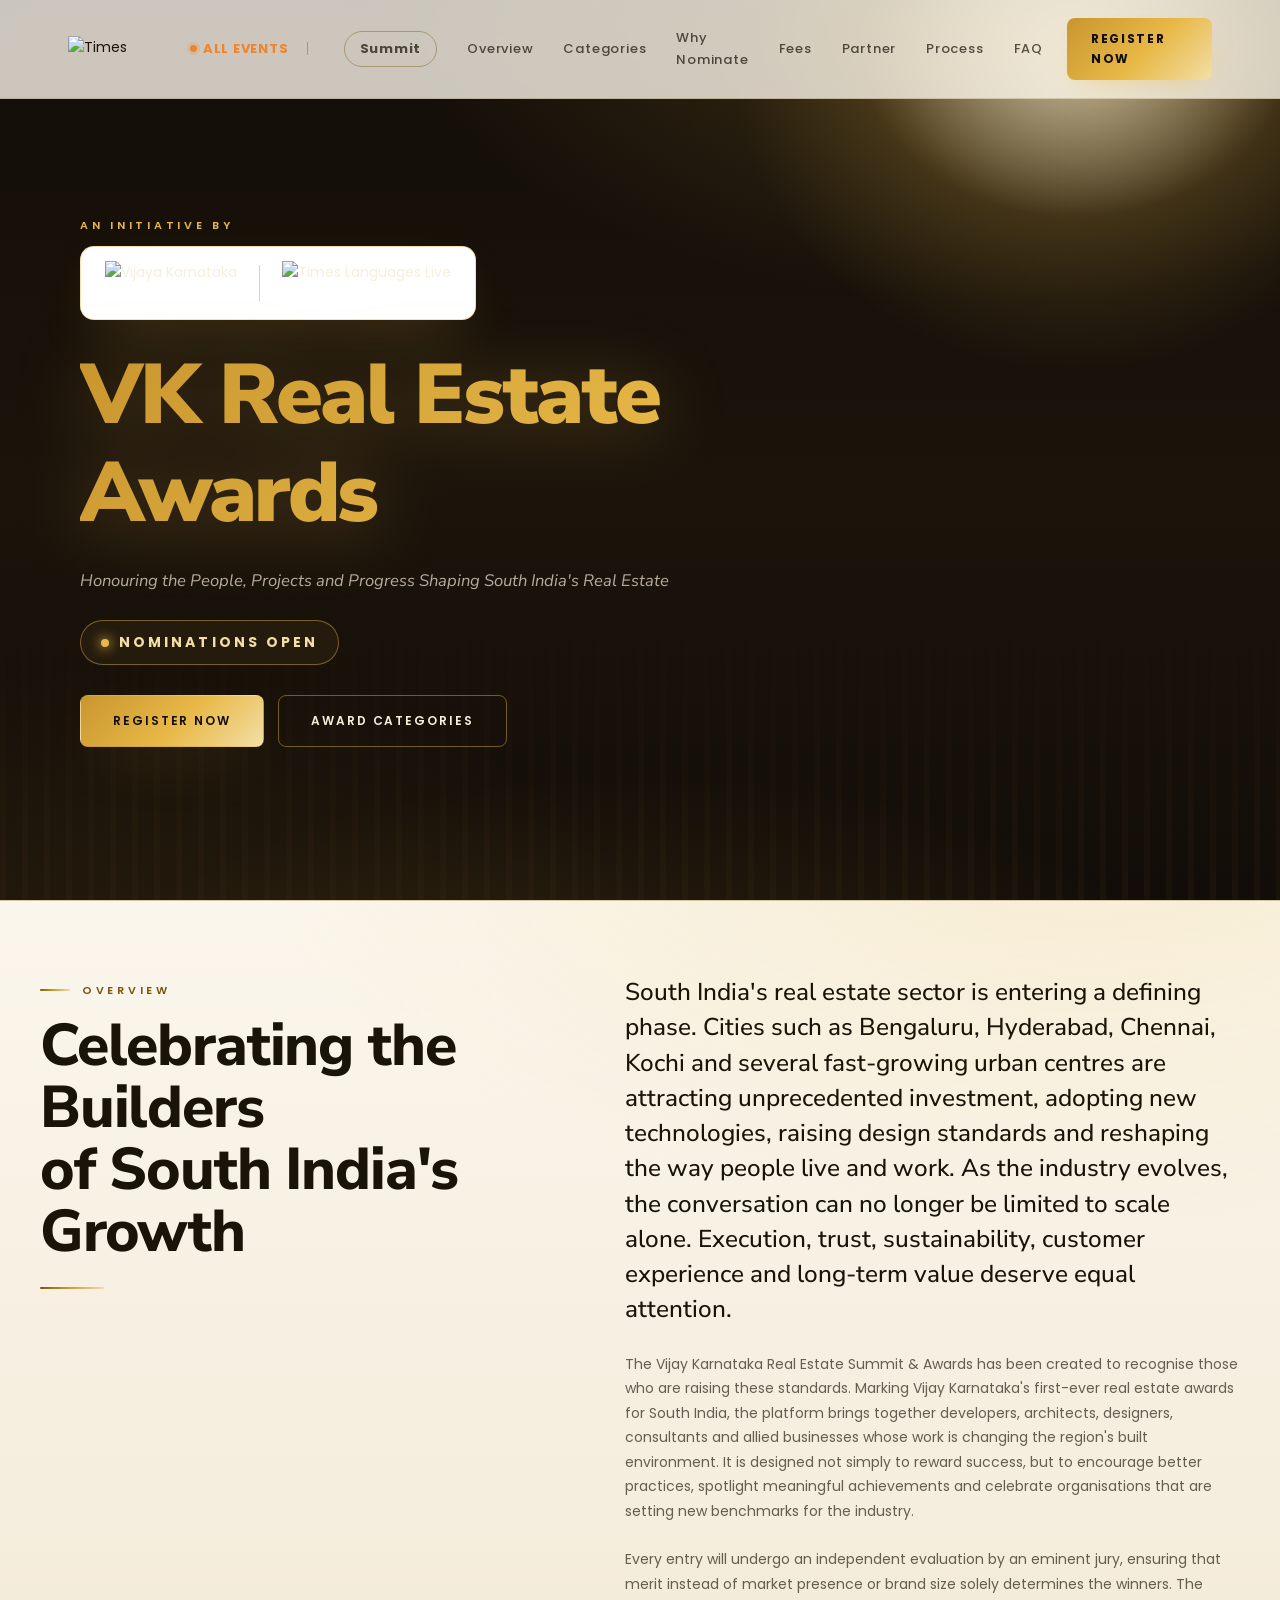
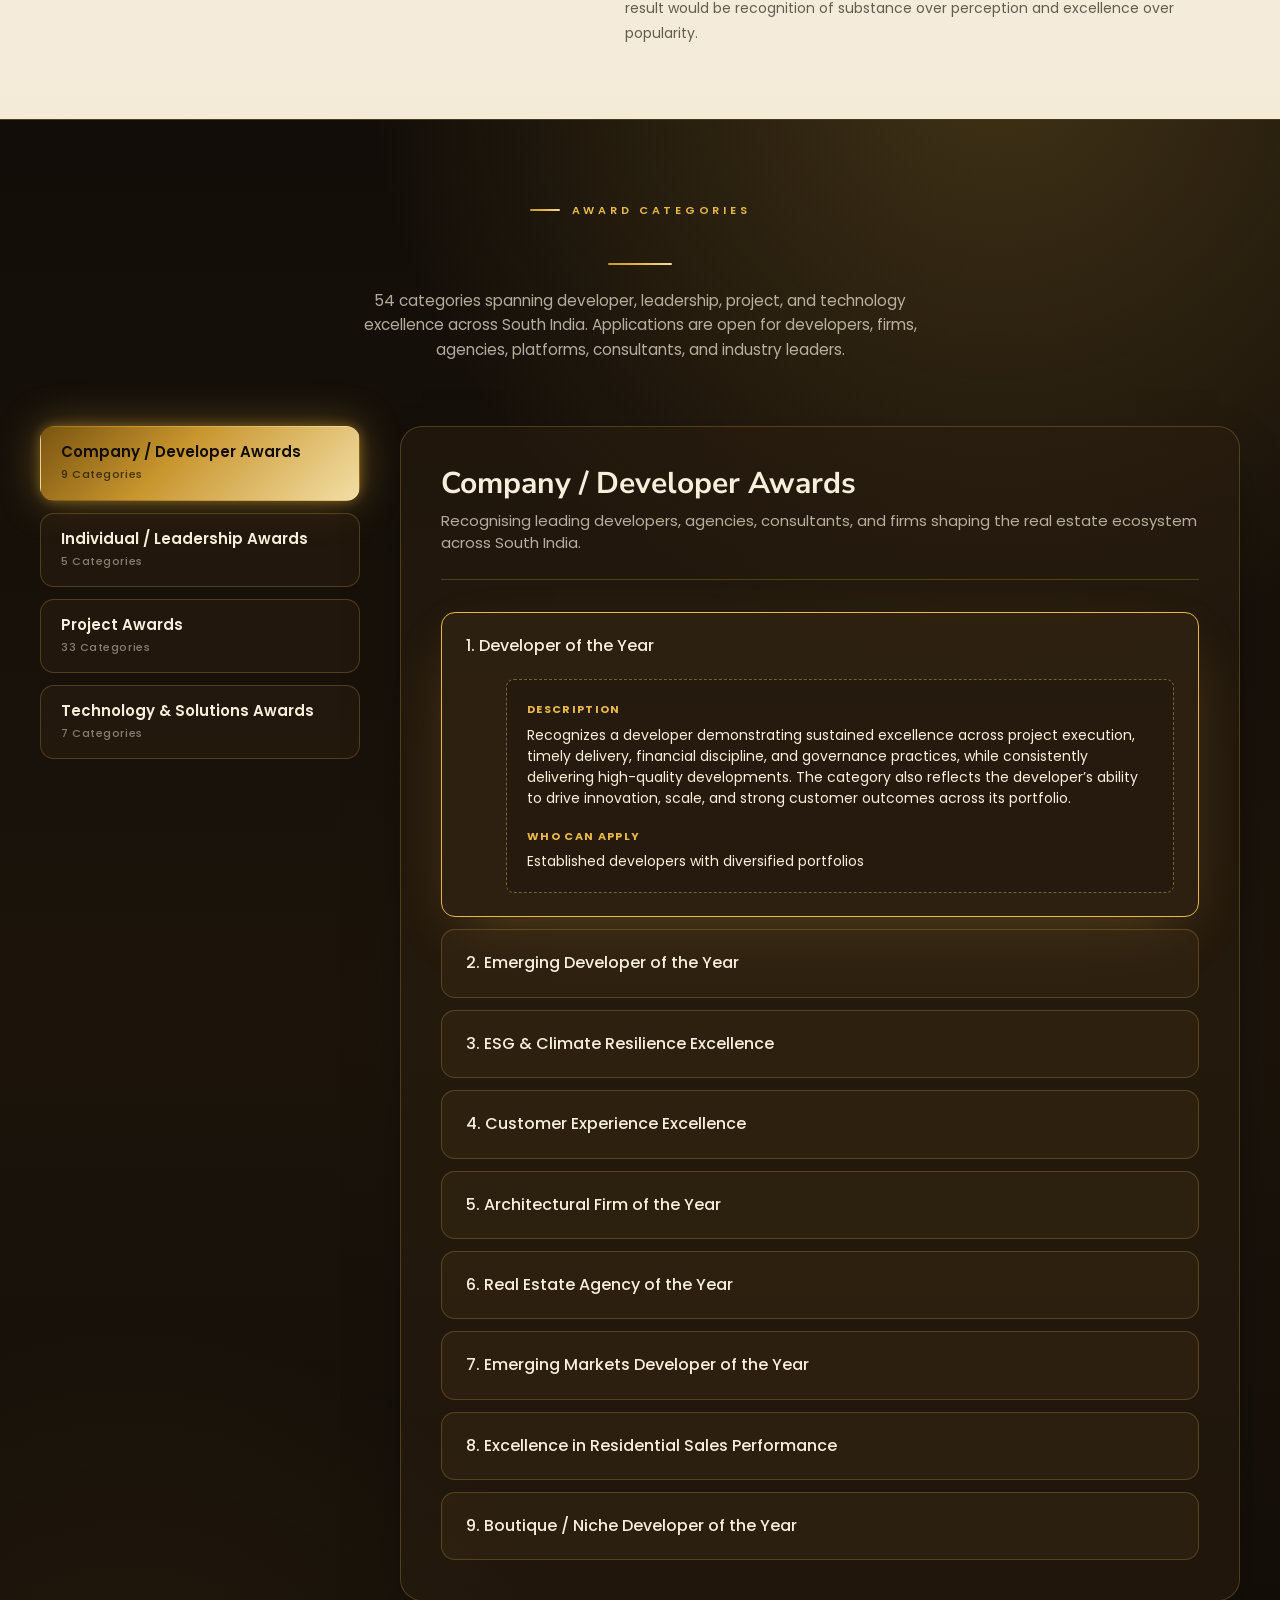
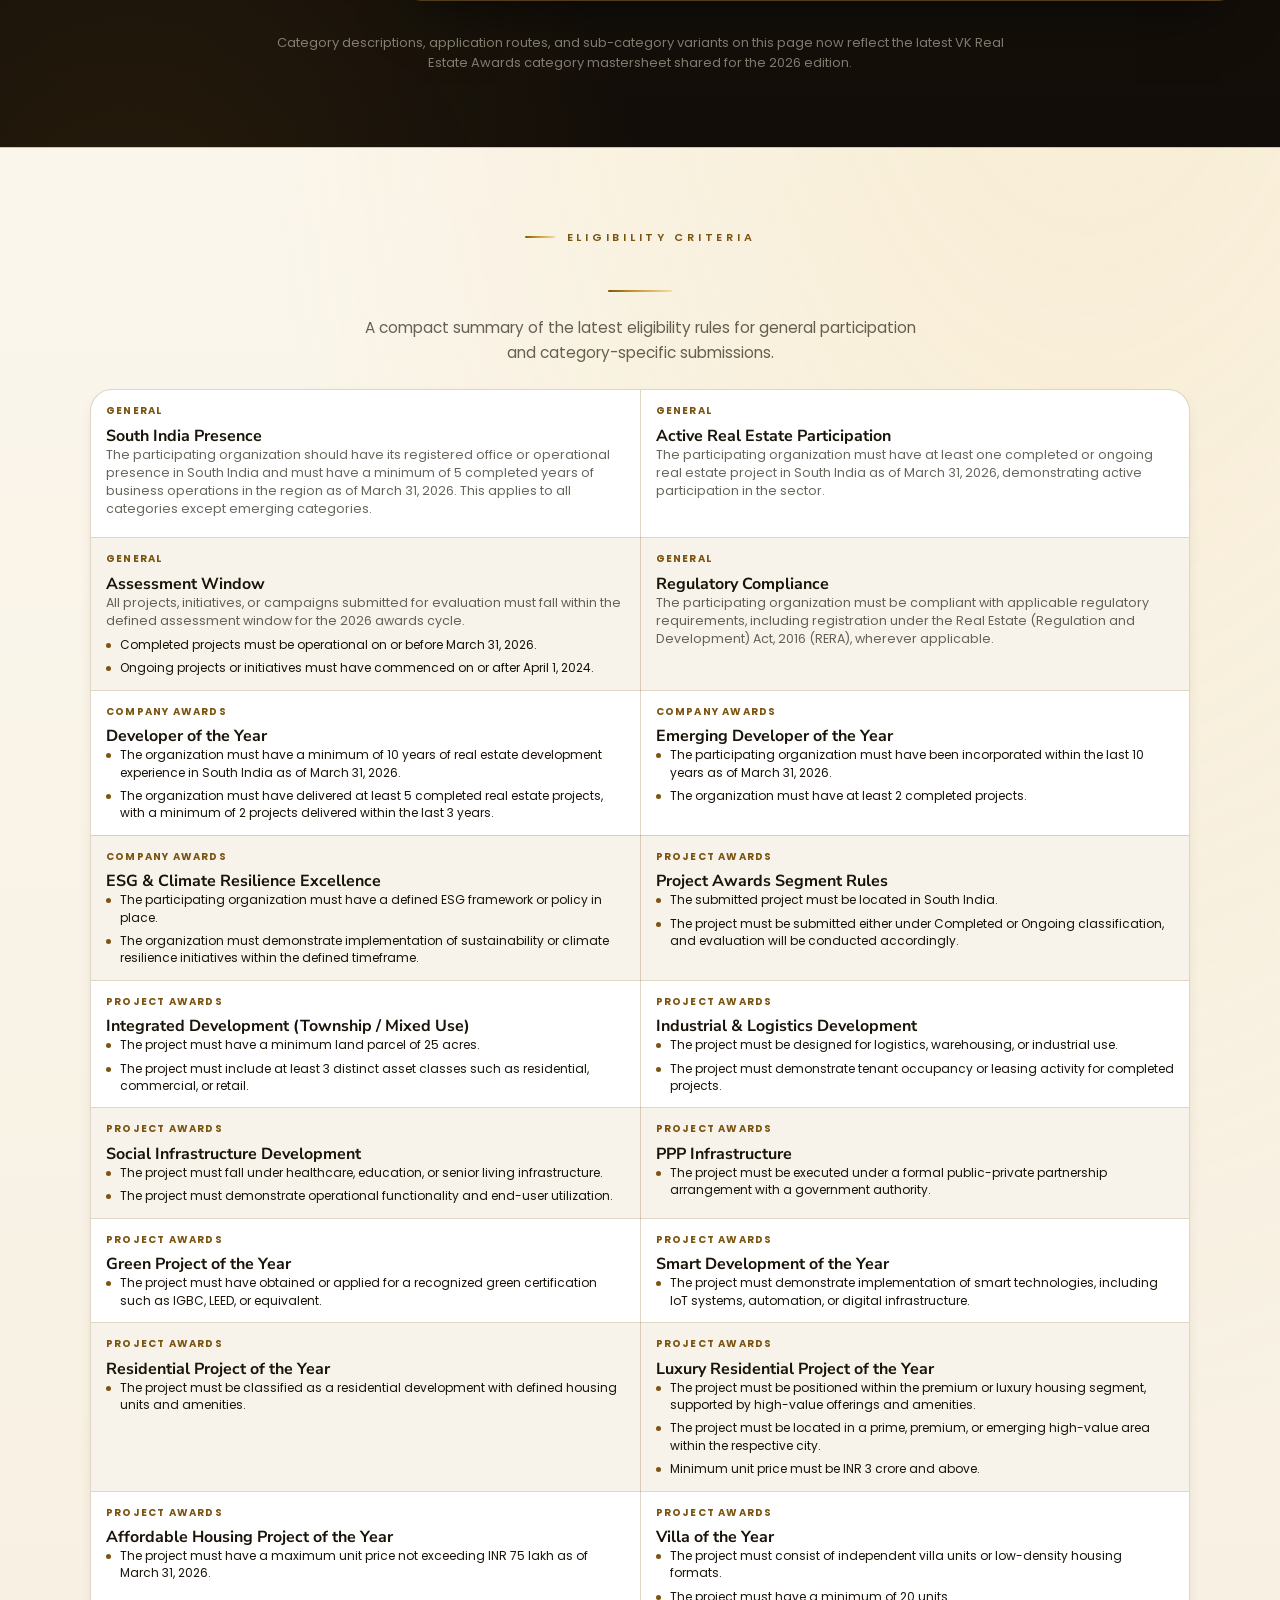
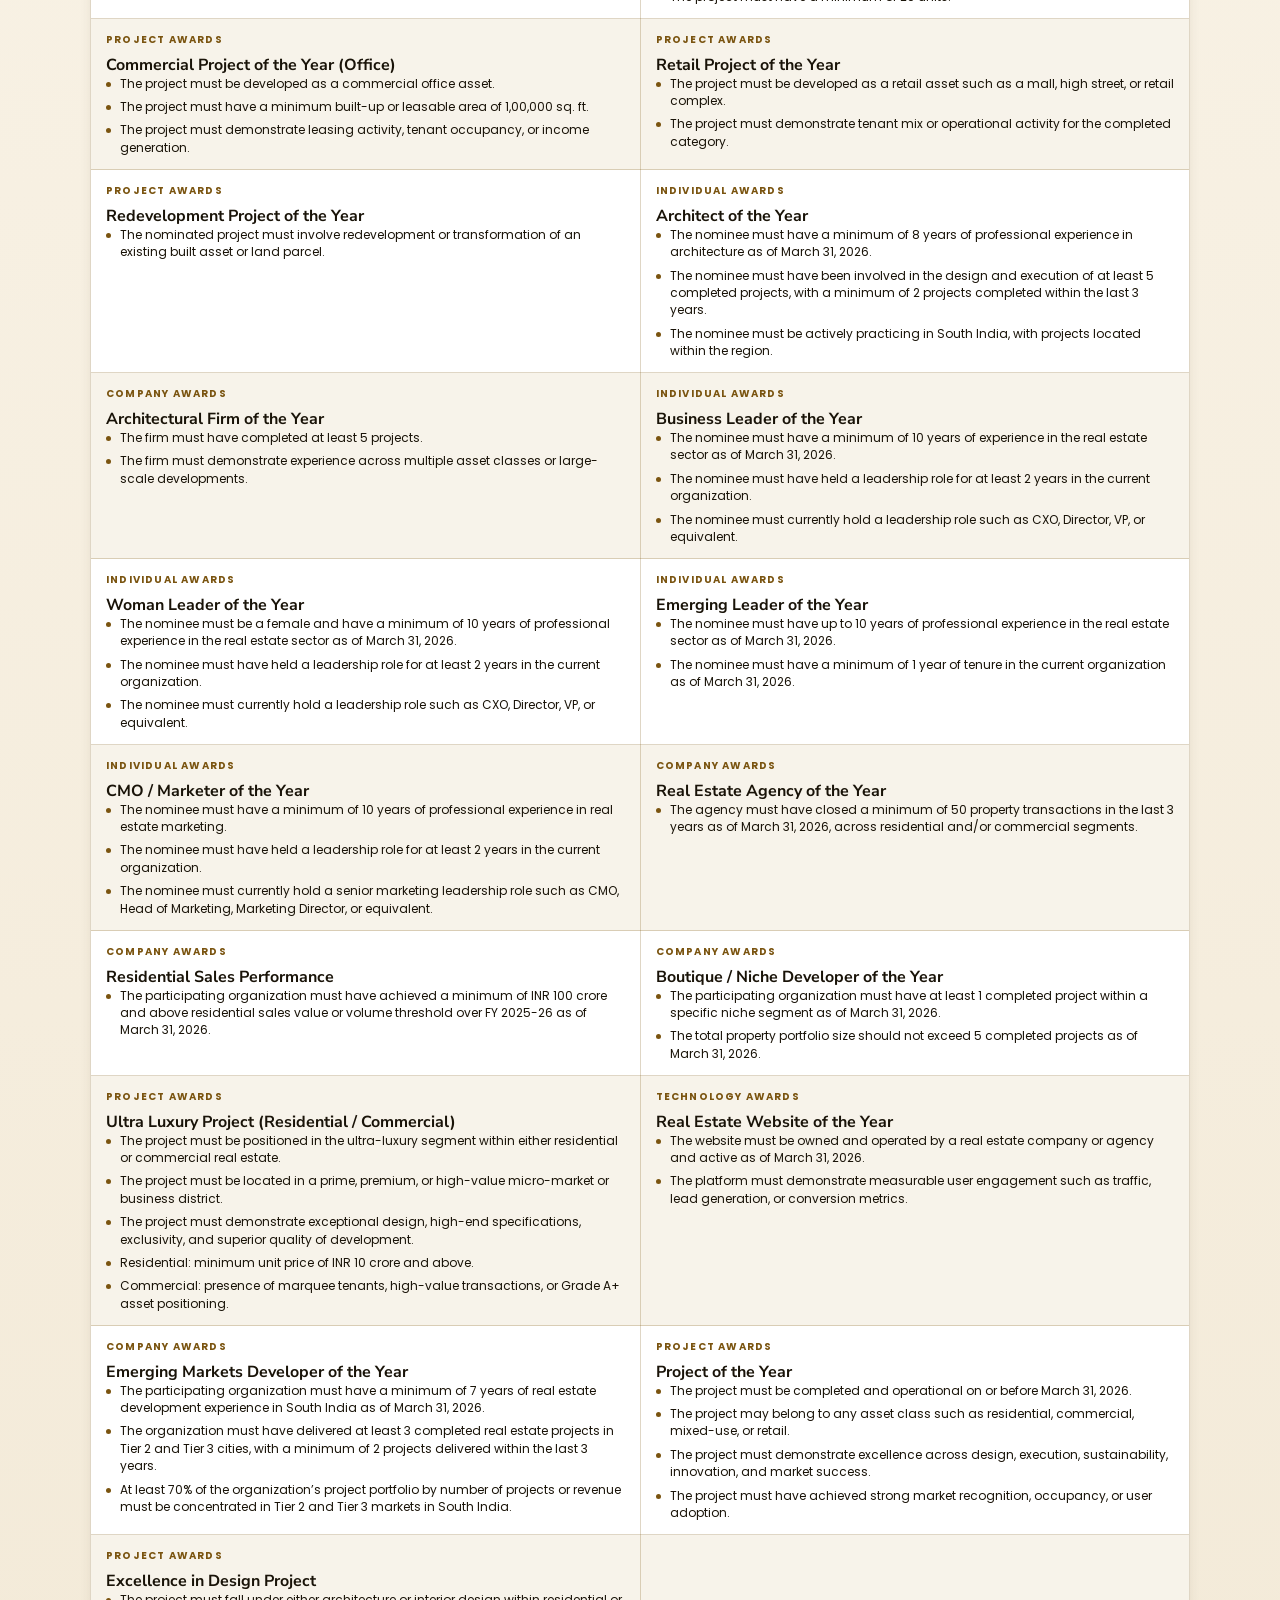
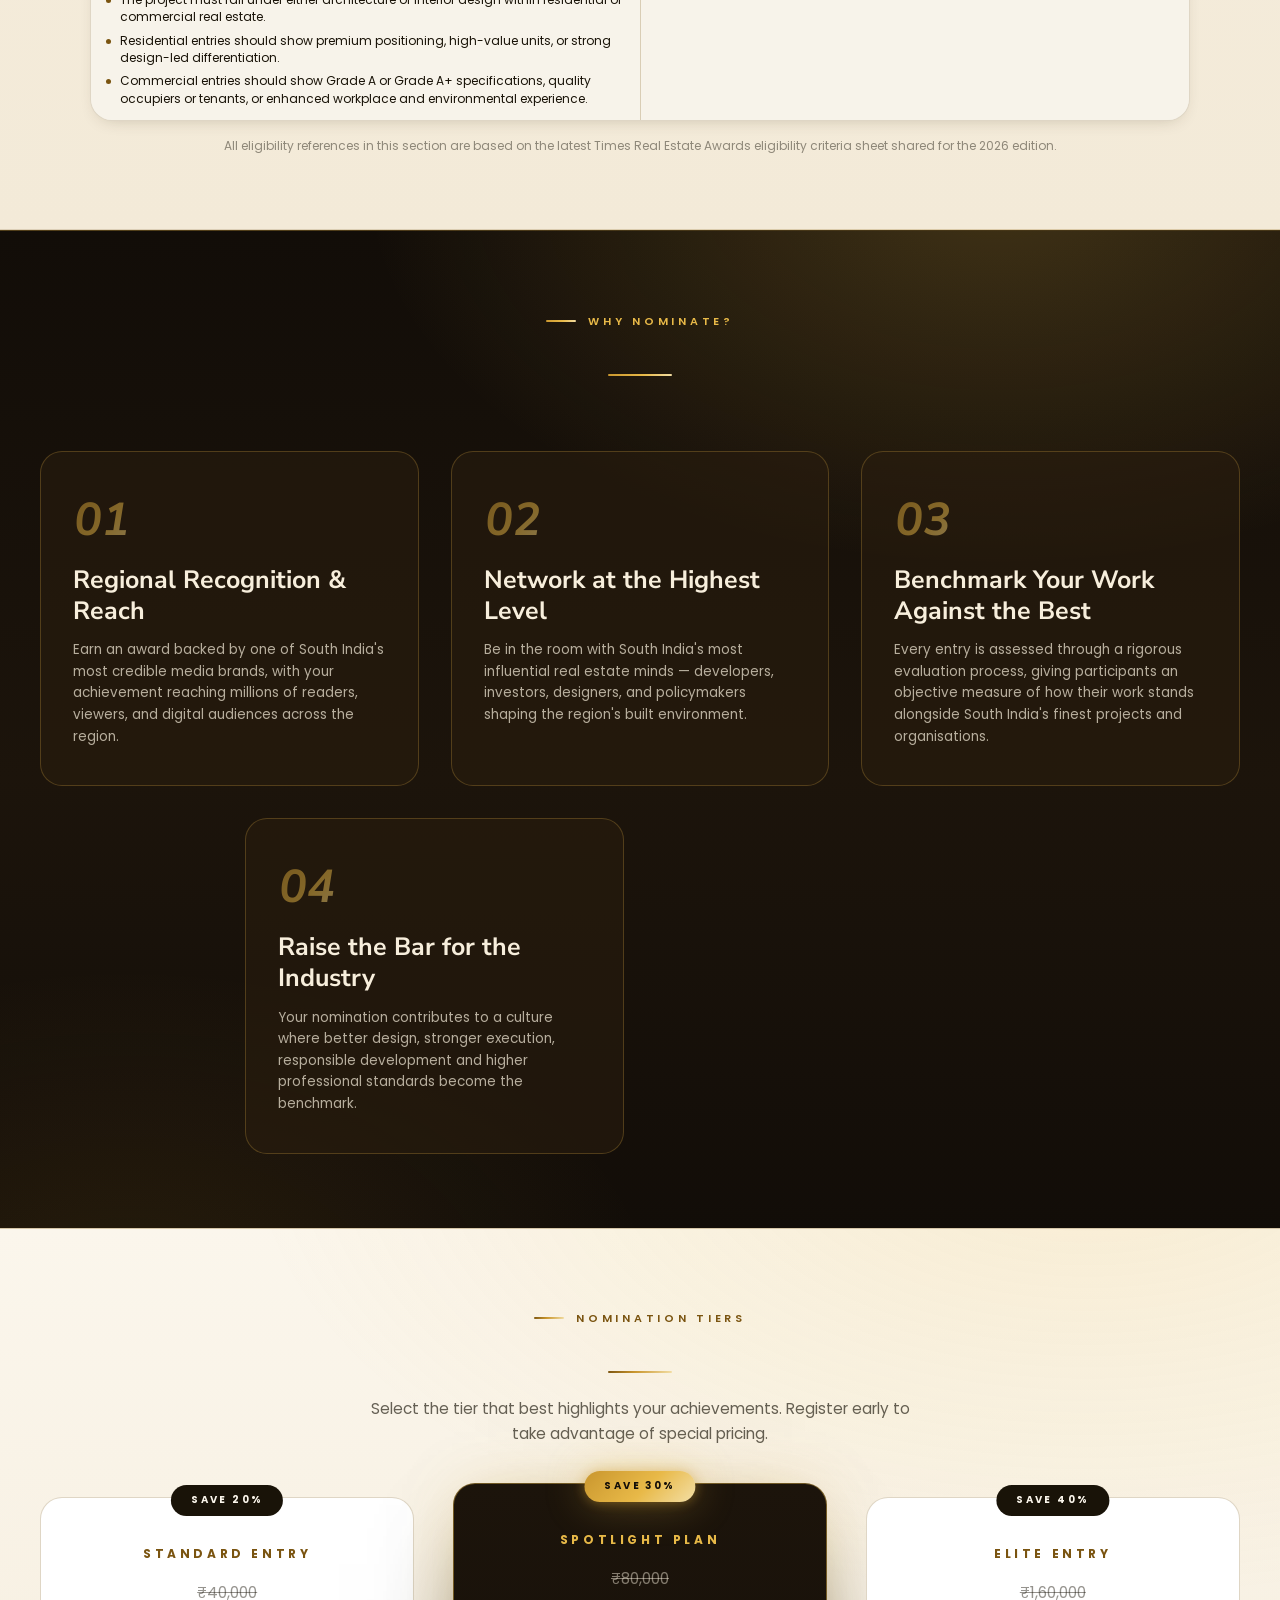
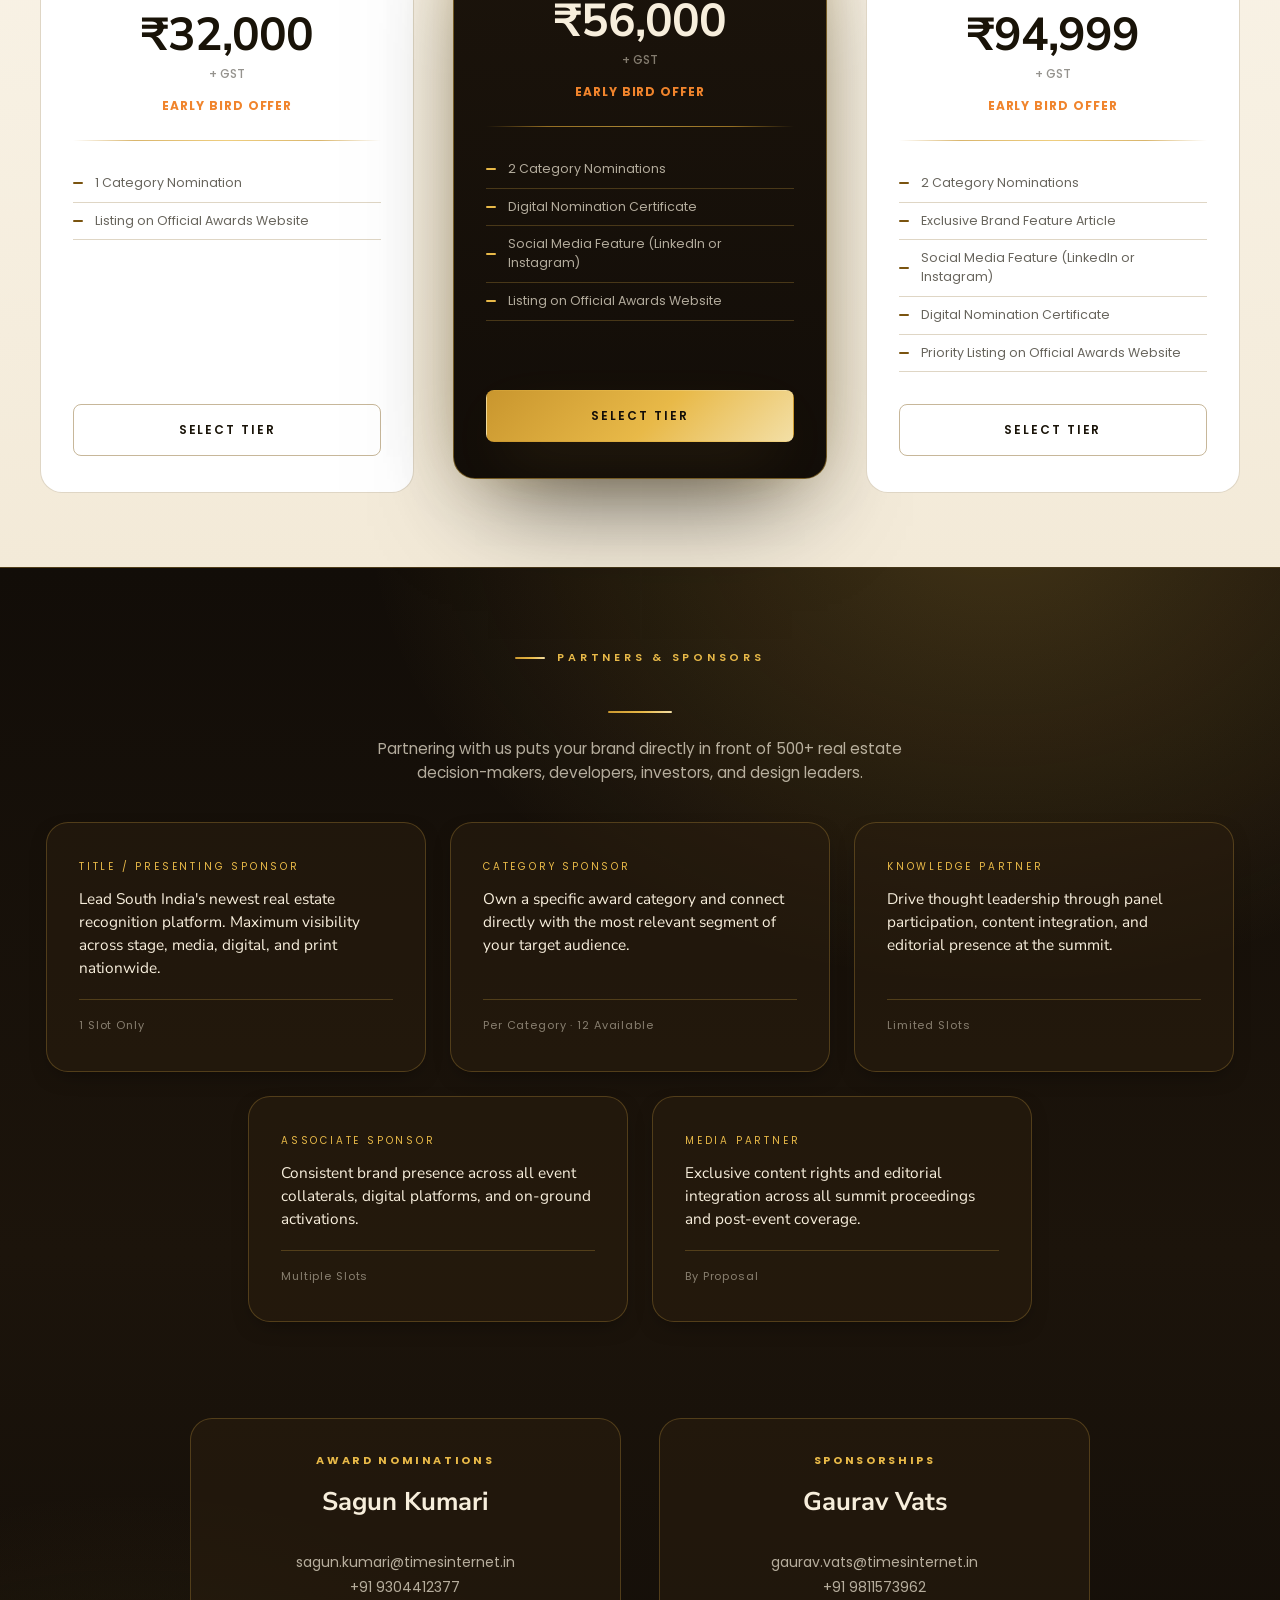
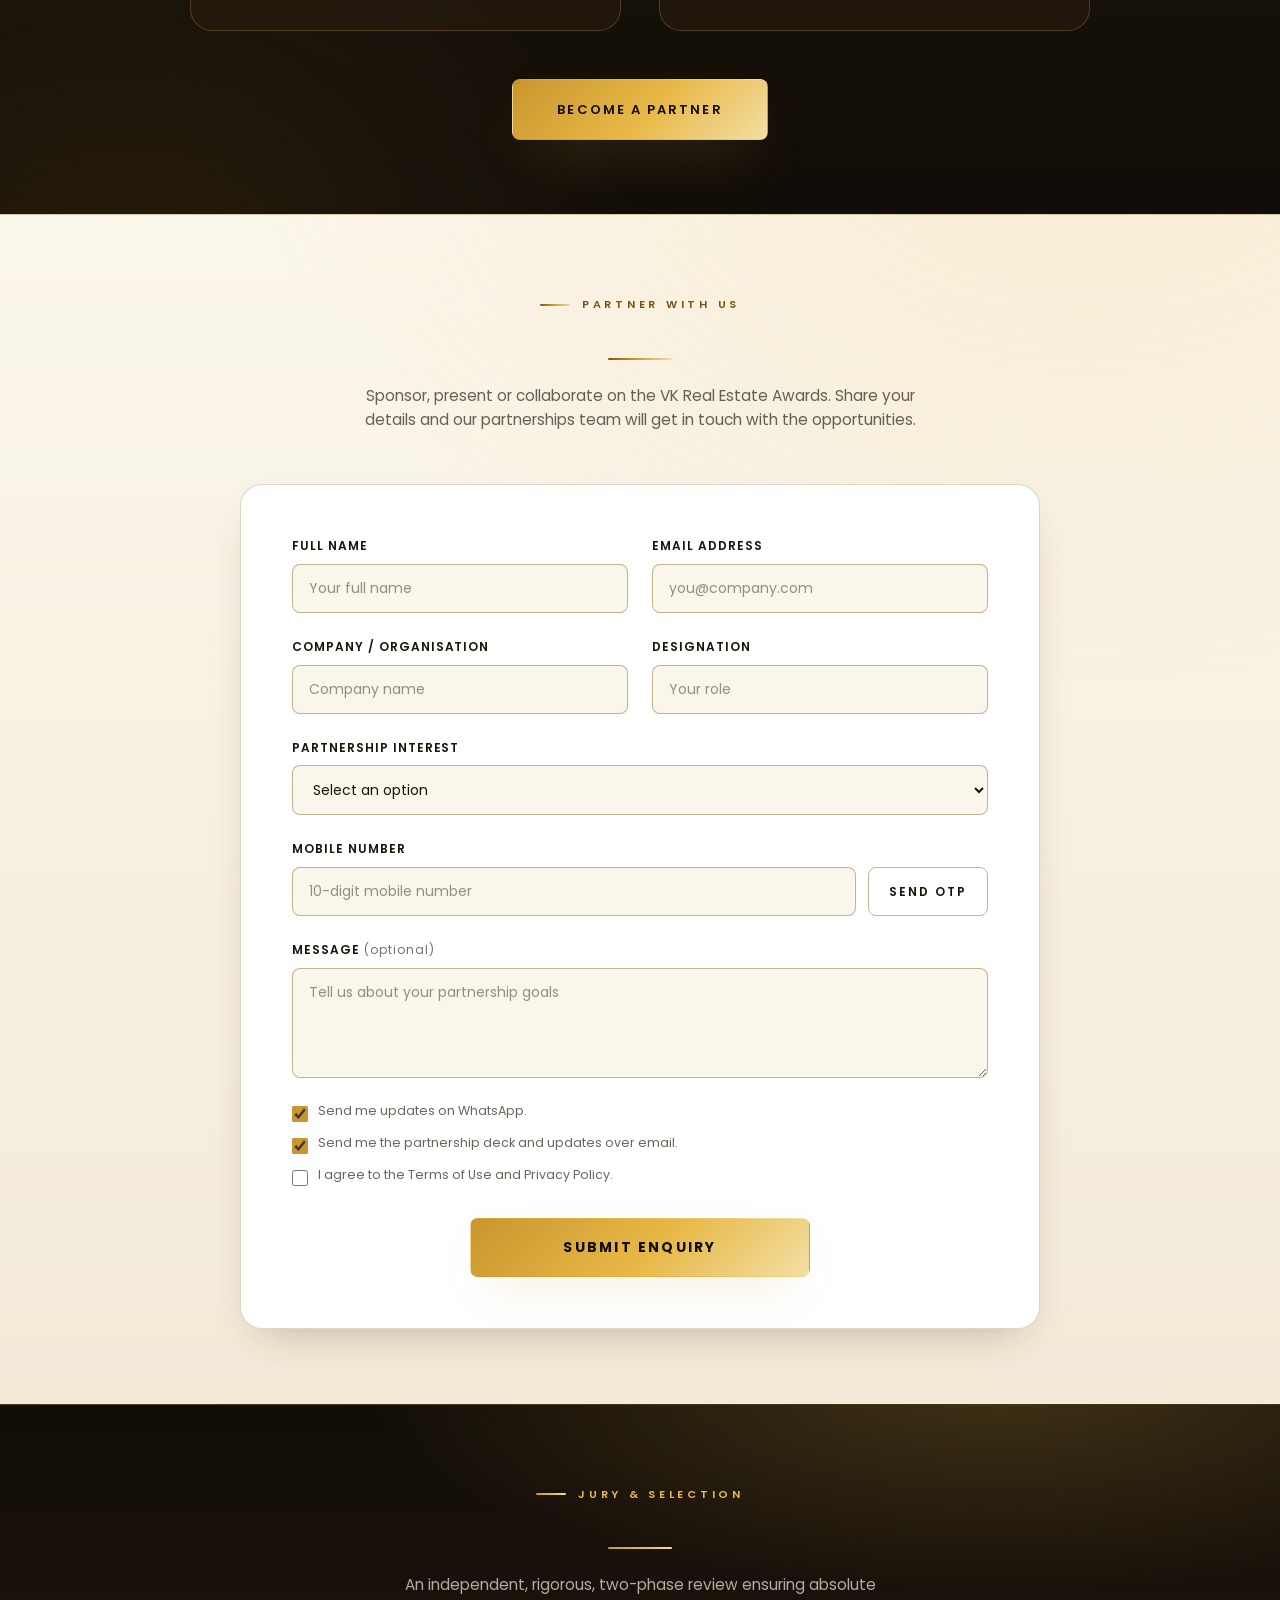
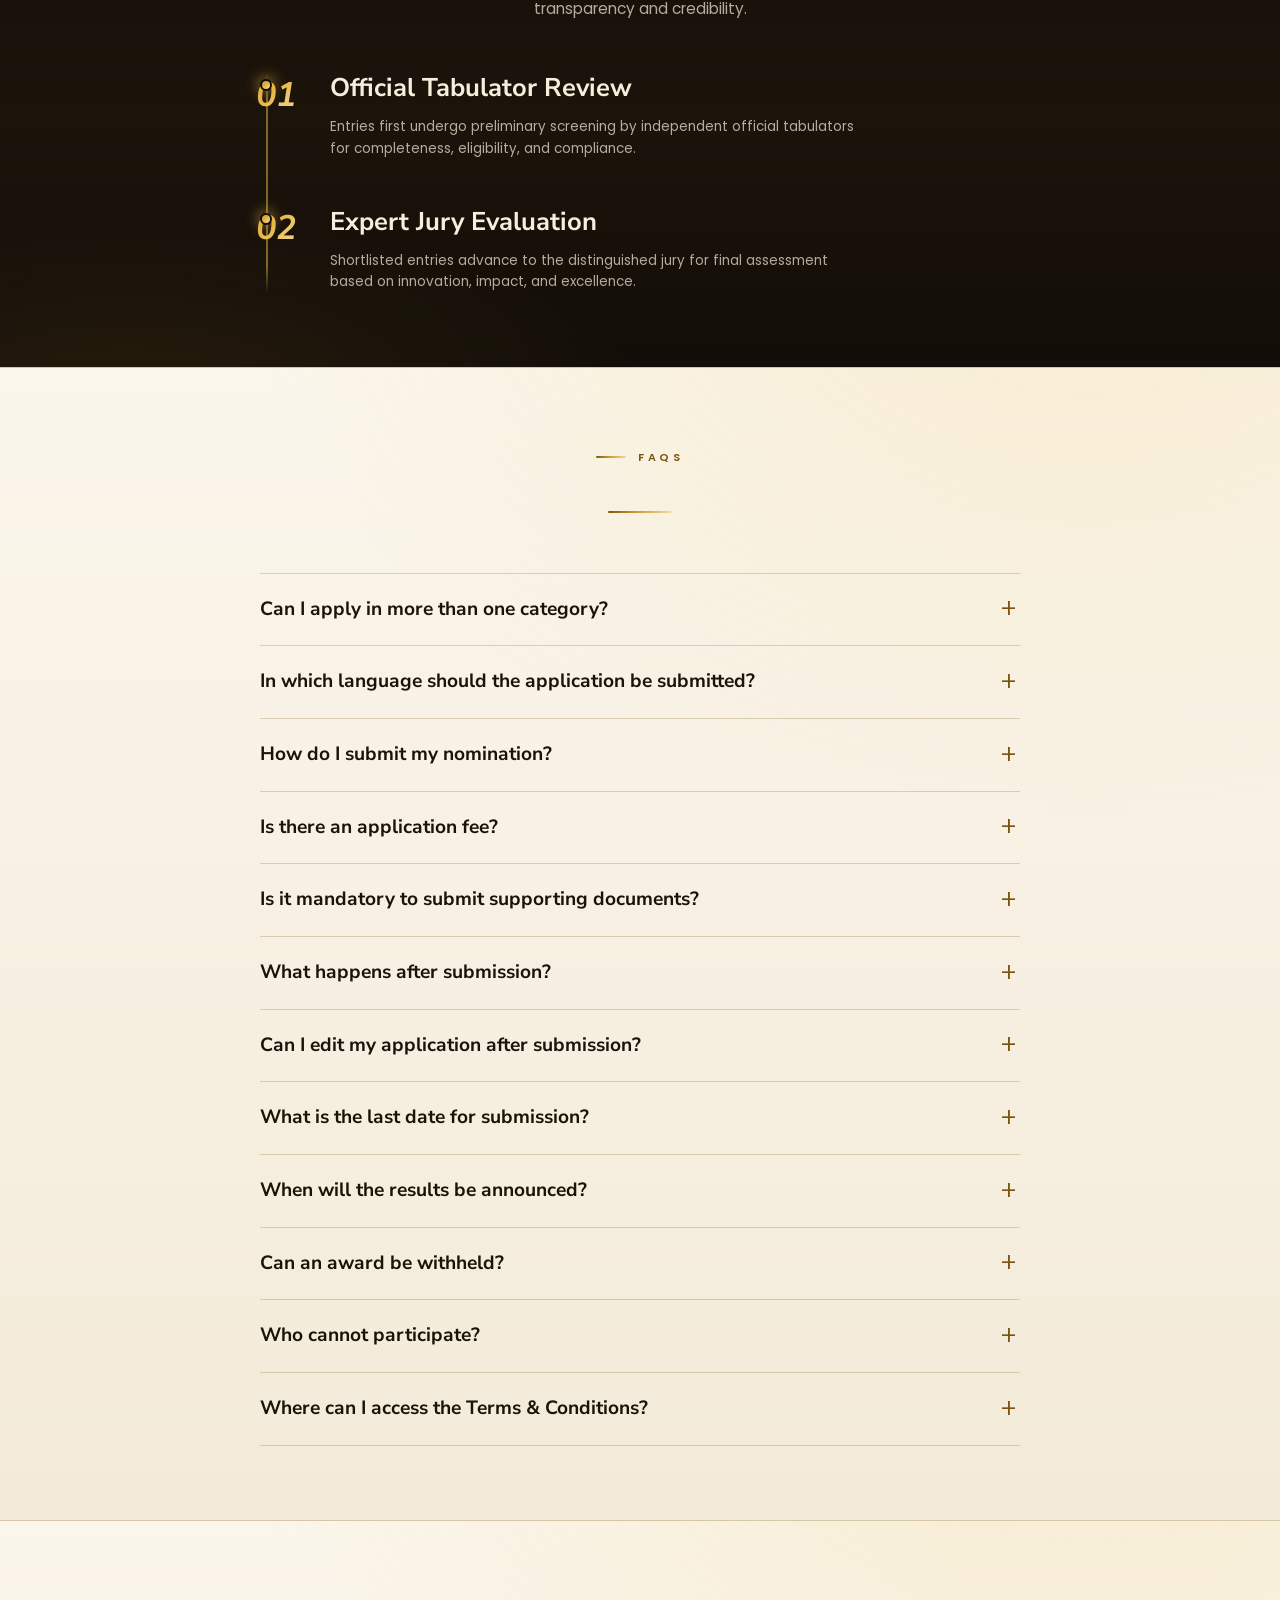
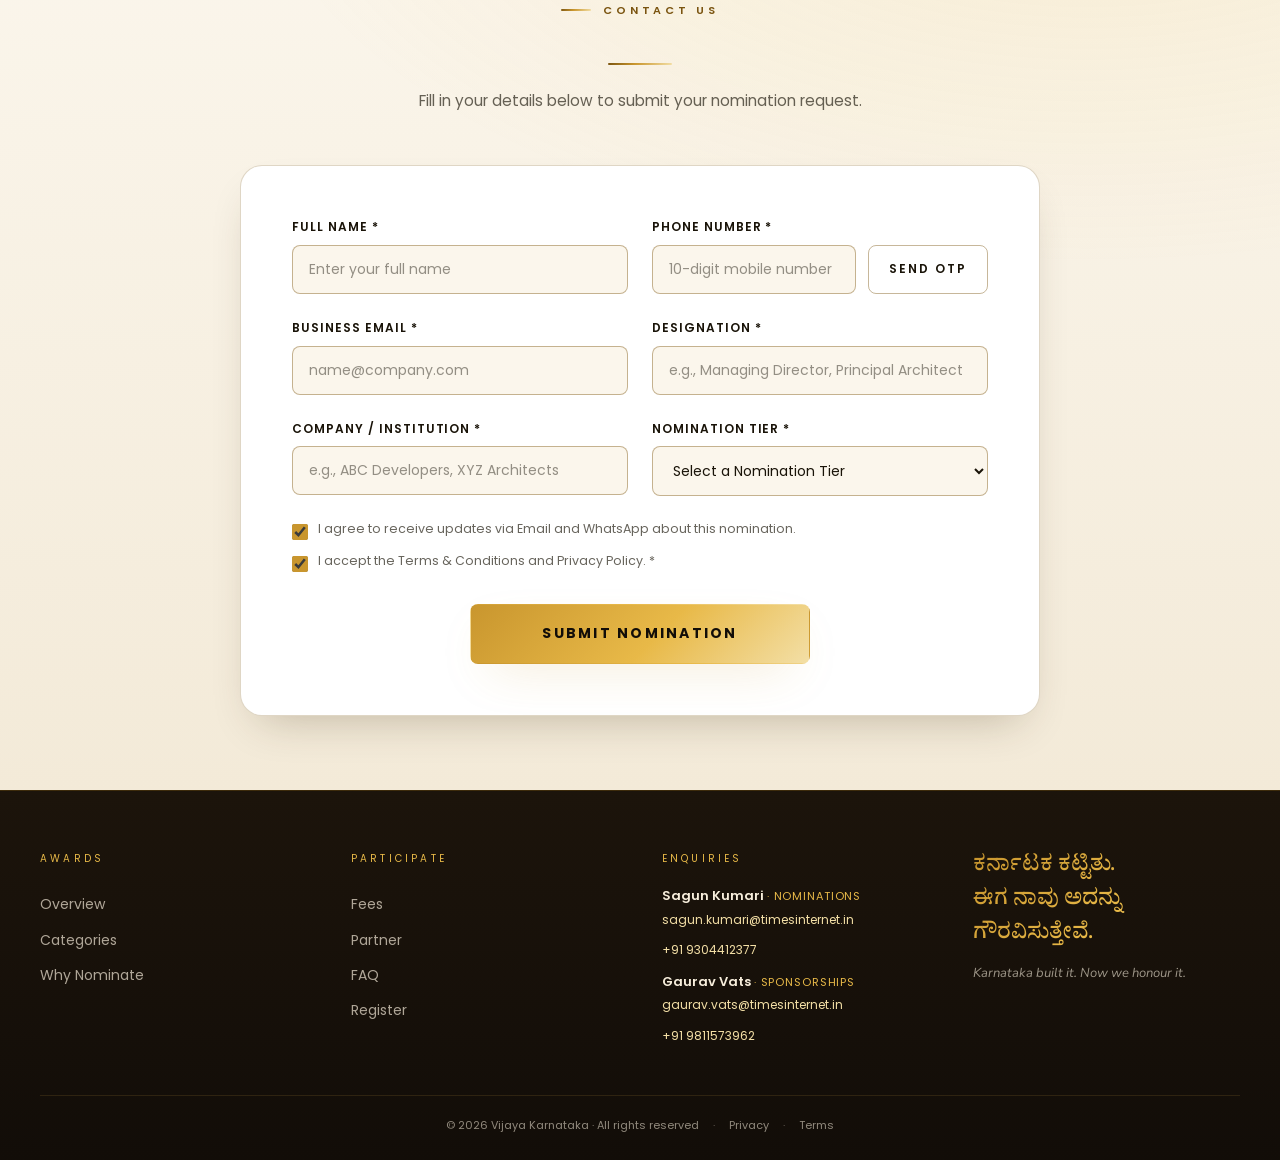
==== commit def113ae: "Awards: remove redundant sub-headings from section headers Keep one category head (eyebrow) + suppor" ====
--- a/awards.html
+++ b/awards.html
@@ -169,7 +169,6 @@
     <section class="categories" id="categories" data-section="categories" data-band="dark">
       <div class="cat-header">
         <p class="section-tag">Award Categories</p>
-        <h2 class="section-display">Every type of excellence.<br>One stage.</h2>
         <div class="rule rule-center"></div>
         <p class="section-sub">54 categories spanning developer, leadership, project, and technology excellence across South India. Applications are open for developers, firms, agencies, platforms, consultants, and industry leaders.</p>
       </div>
@@ -1740,7 +1739,6 @@
       <div class="eligibility-shell">
         <div class="eligibility-header">
           <p class="section-tag">Eligibility Criteria</p>
-          <h2 class="section-display">Eligibility Criteria</h2>
           <div class="rule rule-center"></div>
           <p class="section-sub">A compact summary of the latest eligibility rules for general participation and category-specific submissions.</p>
         </div>
@@ -2374,7 +2372,6 @@
     <section class="why-nominate" id="why-nominate" data-section="why-nominate" data-band="dark">
       <div class="why-header">
         <p class="section-tag">Why Nominate?</p>
-        <h2 class="section-display">Why Nominate?</h2>
         <div class="rule rule-center"></div>
       </div>
 
@@ -2415,7 +2412,6 @@
     <section class="pricing" id="pricing" data-section="pricing">
       <div class="pricing-header">
         <p class="section-tag">Nomination Tiers</p>
-        <h2 class="section-display">Choose Your Nomination Tier</h2>
         <div class="rule rule-center"></div>
         <p class="section-sub">Select the tier that best highlights your achievements. Register early to take advantage
           of special pricing.</p>
@@ -2489,7 +2485,6 @@
     <section class="partners" id="partners" data-section="partners" data-band="dark">
       <div class="partners-header">
         <p class="section-tag">Partners &amp; Sponsors</p>
-        <h2 class="section-display">Your Brand. In Front of South India's Real Estate Leaders.</h2>
         <div class="rule rule-center"></div>
         <p class="section-sub">Partnering with us puts your brand directly in front of 500+ real estate decision-makers,
           developers, investors, and design leaders.</p>
@@ -2563,7 +2558,6 @@
     <section class="contact" id="partner-enquiry" data-section="partner-enquiry">
       <div class="contact-header">
         <p class="section-tag">Partner With Us</p>
-        <h2 class="section-display">Partnership Enquiry</h2>
         <div class="rule rule-center"></div>
         <p class="section-sub">Sponsor, present or collaborate on the VK Real Estate Awards. Share your details and our
           partnerships team will get in touch with the opportunities.</p>
@@ -2663,7 +2657,6 @@
     <section class="judging" id="judging" data-section="judging" data-band="dark">
       <div class="judging-header">
         <p class="section-tag">Jury &amp; Selection</p>
-        <h2 class="section-display">The Judging Process</h2>
         <div class="rule rule-center"></div>
         <p class="section-sub">An independent, rigorous, two-phase review ensuring absolute transparency and
           credibility.</p>
@@ -2698,7 +2691,6 @@
     <section class="faq" id="faq" data-section="faq">
       <div class="faq-header">
         <p class="section-tag">FAQs</p>
-        <h2 class="section-display">Frequently Asked Questions</h2>
         <div class="rule rule-center"></div>
       </div>
 
@@ -2806,7 +2798,6 @@
     <section class="contact" id="contact" data-section="contact">
       <div class="contact-header">
         <p class="section-tag">Contact Us</p>
-        <h2 class="section-display">Register for Nomination</h2>
         <div class="rule rule-center"></div>
         <p class="section-sub">Fill in your details below to submit your nomination request.</p>
       </div>
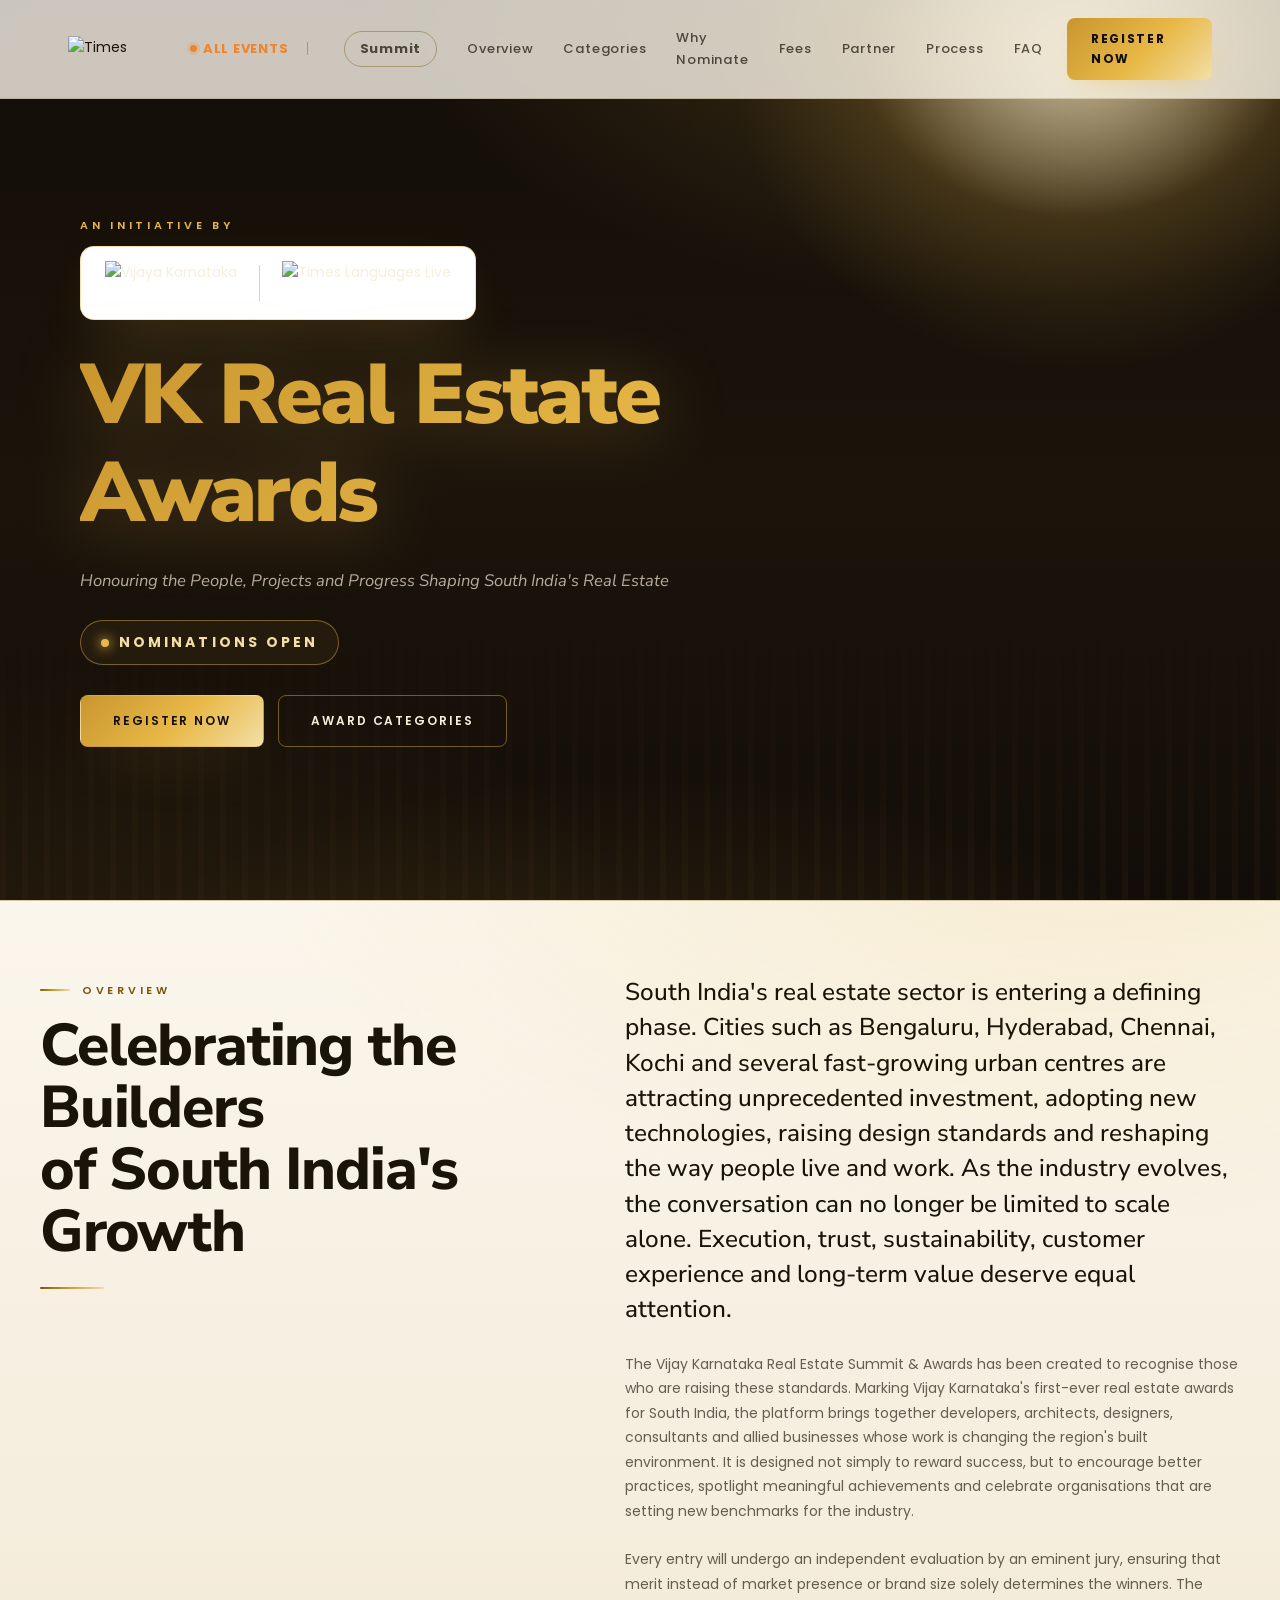
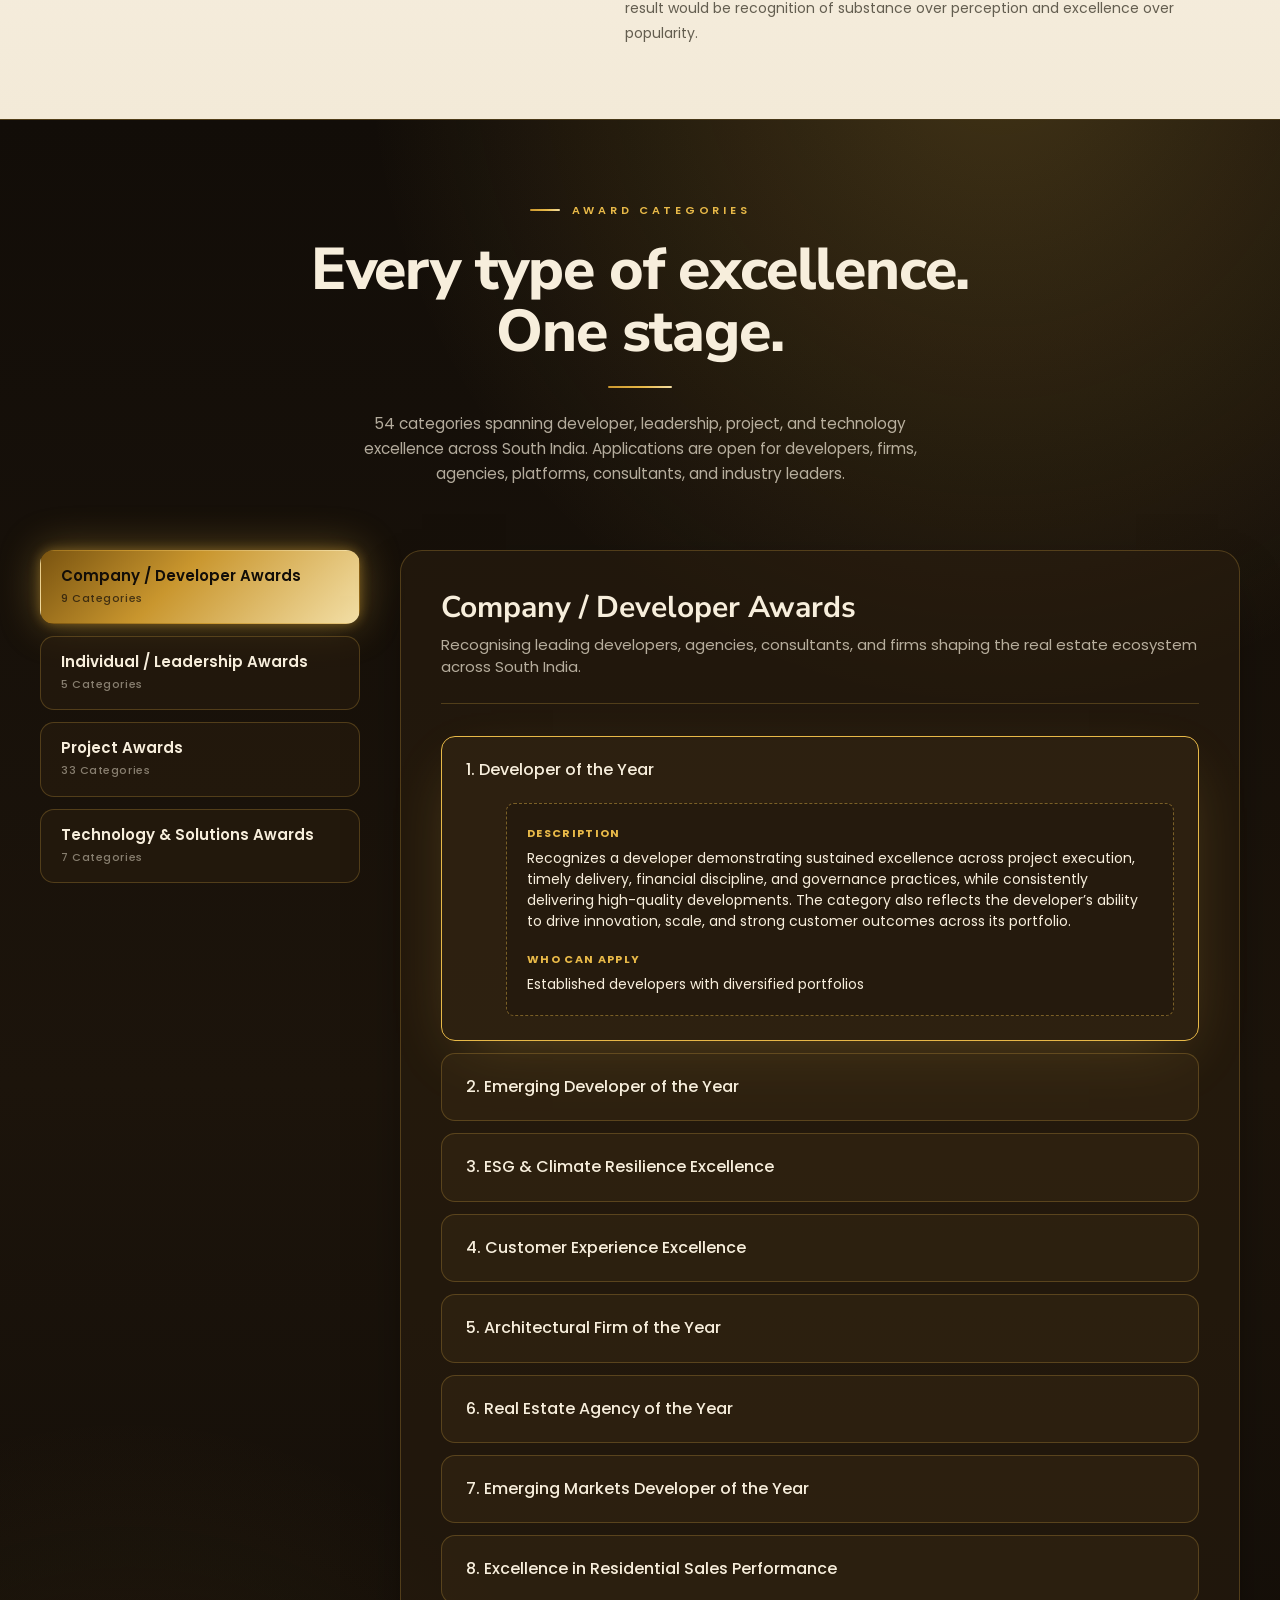
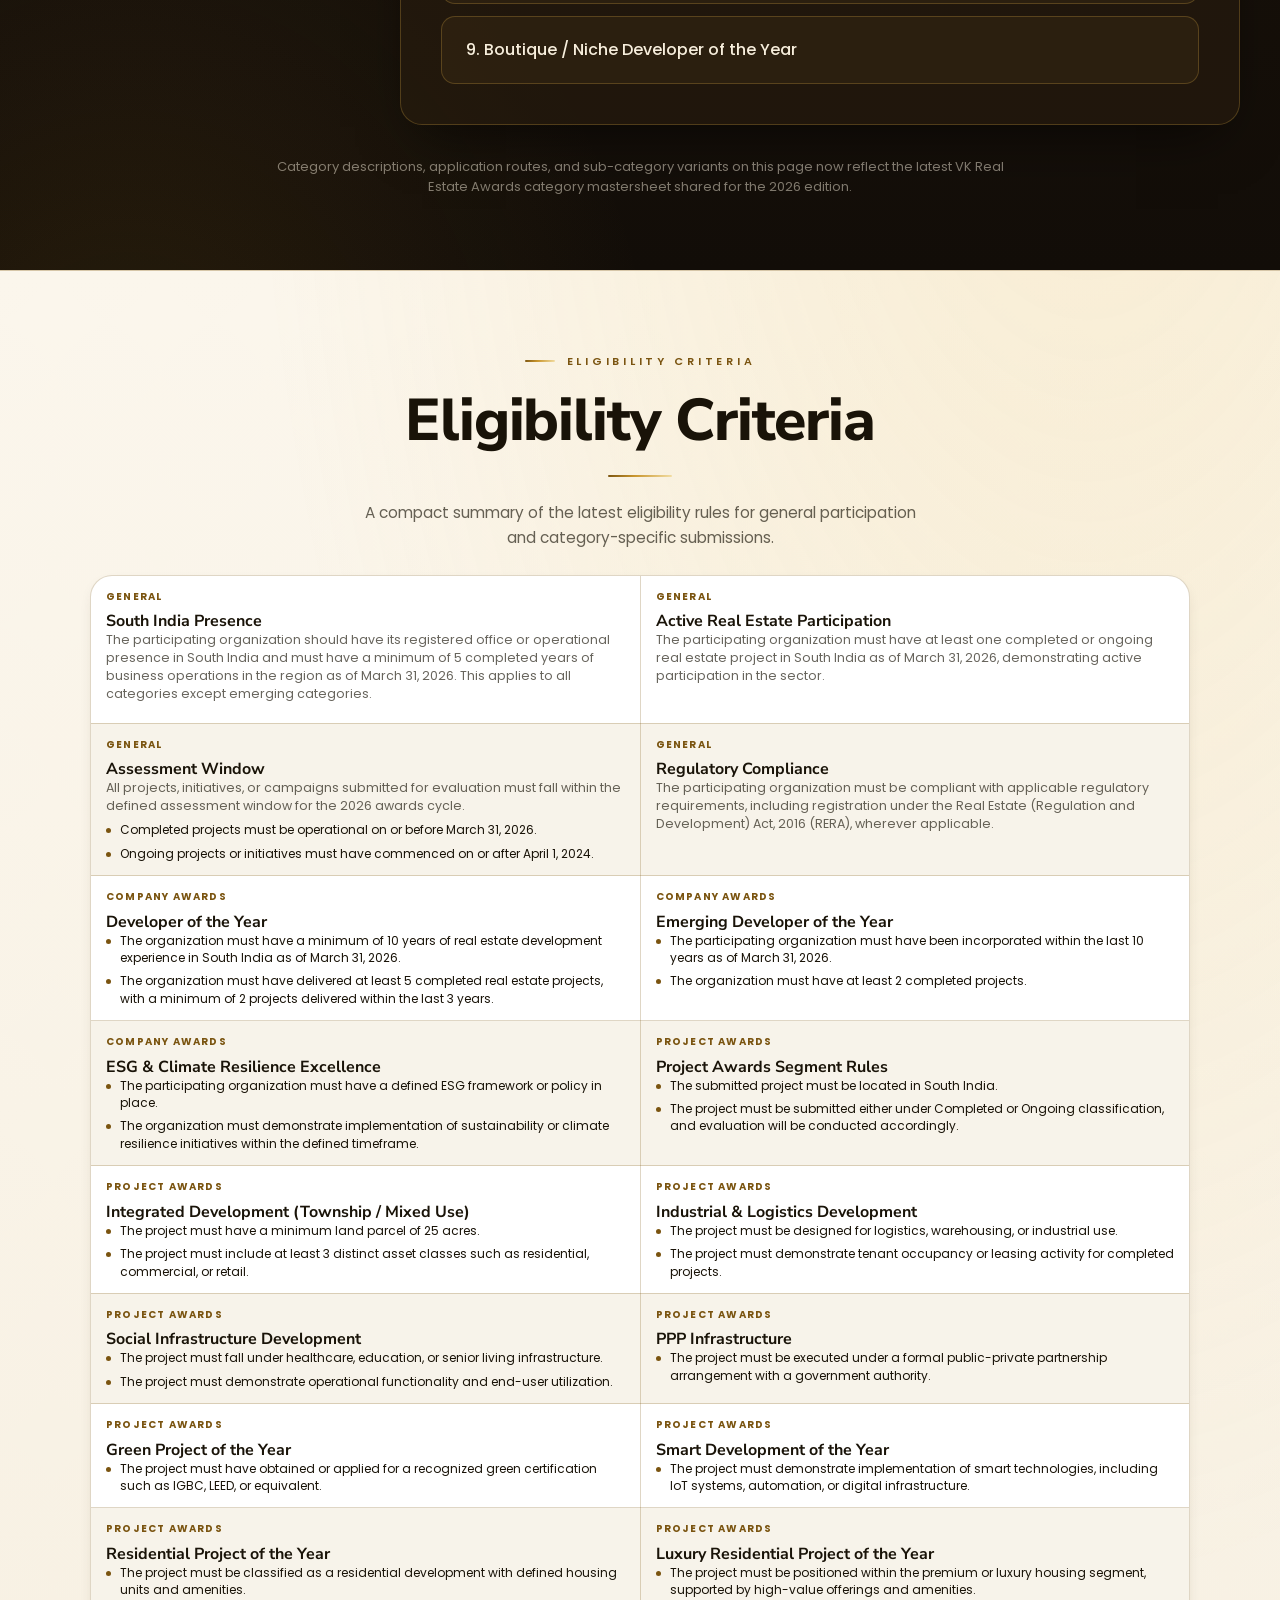
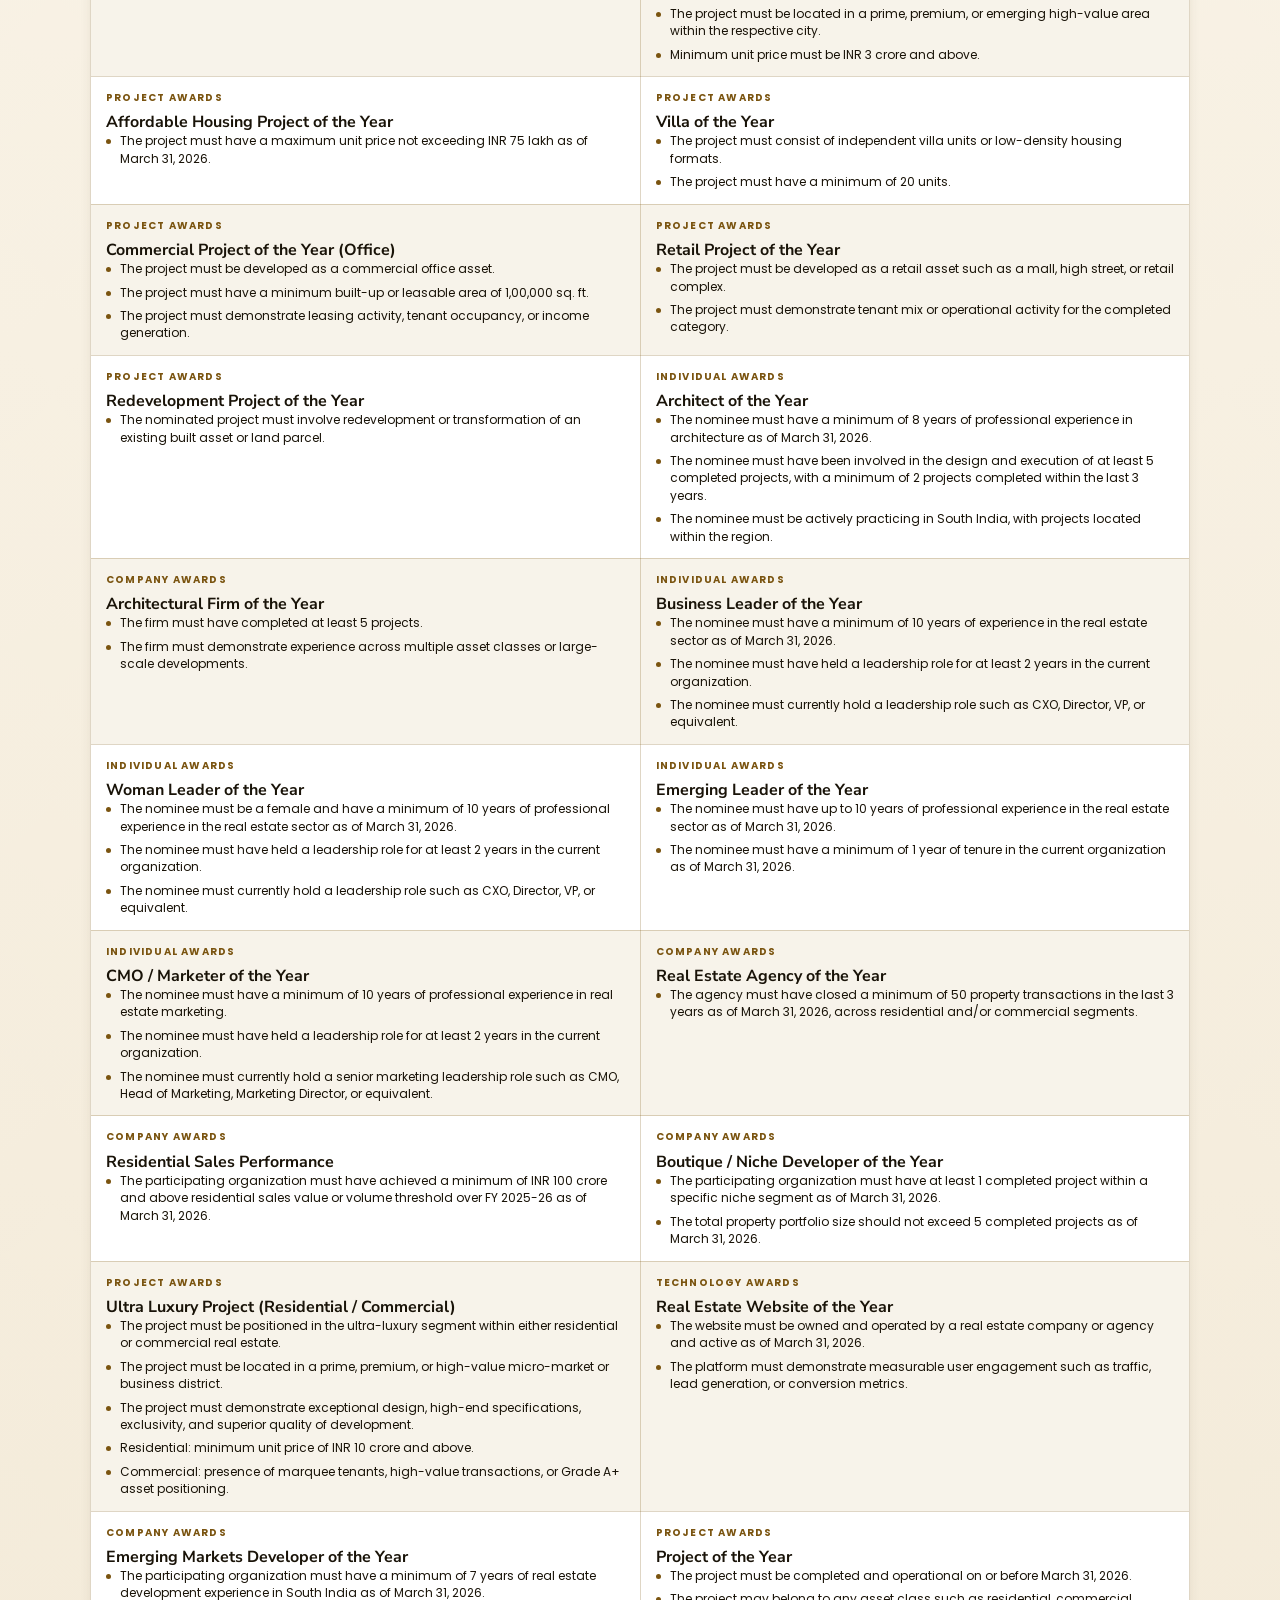
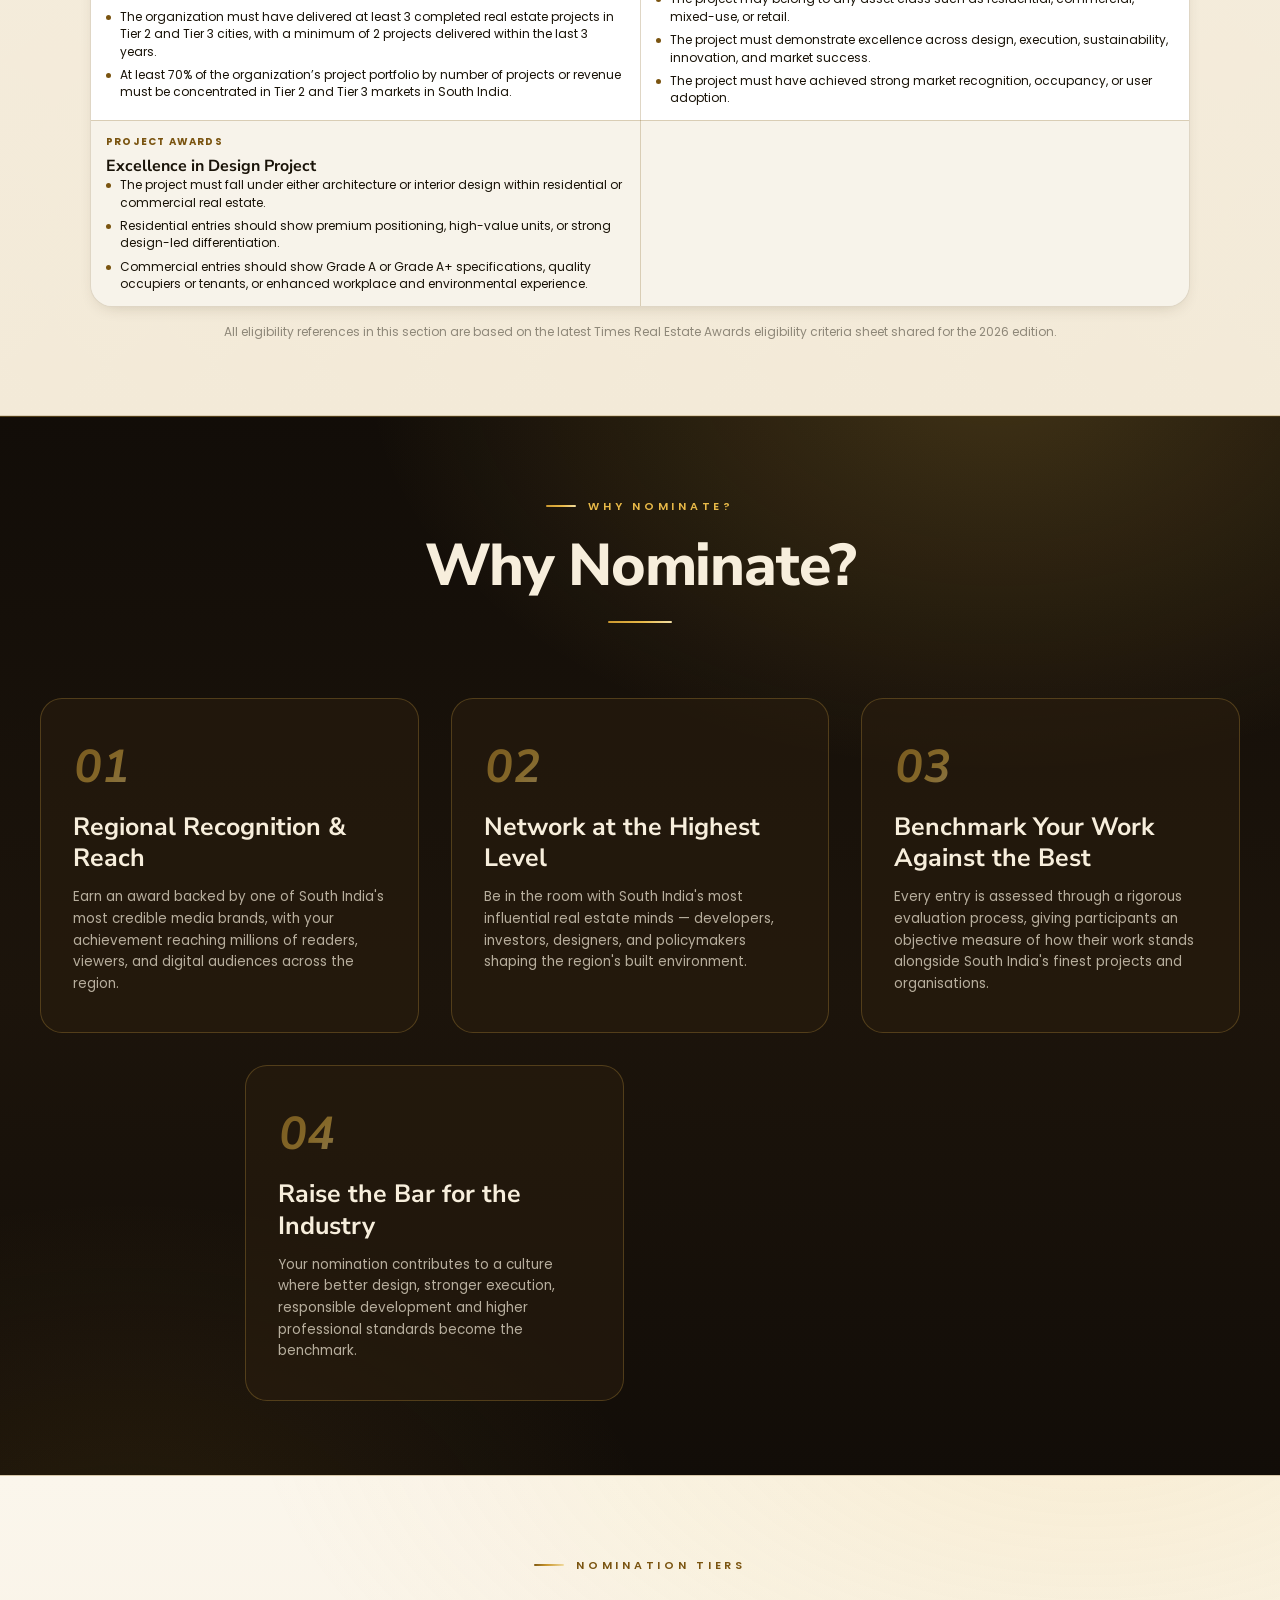
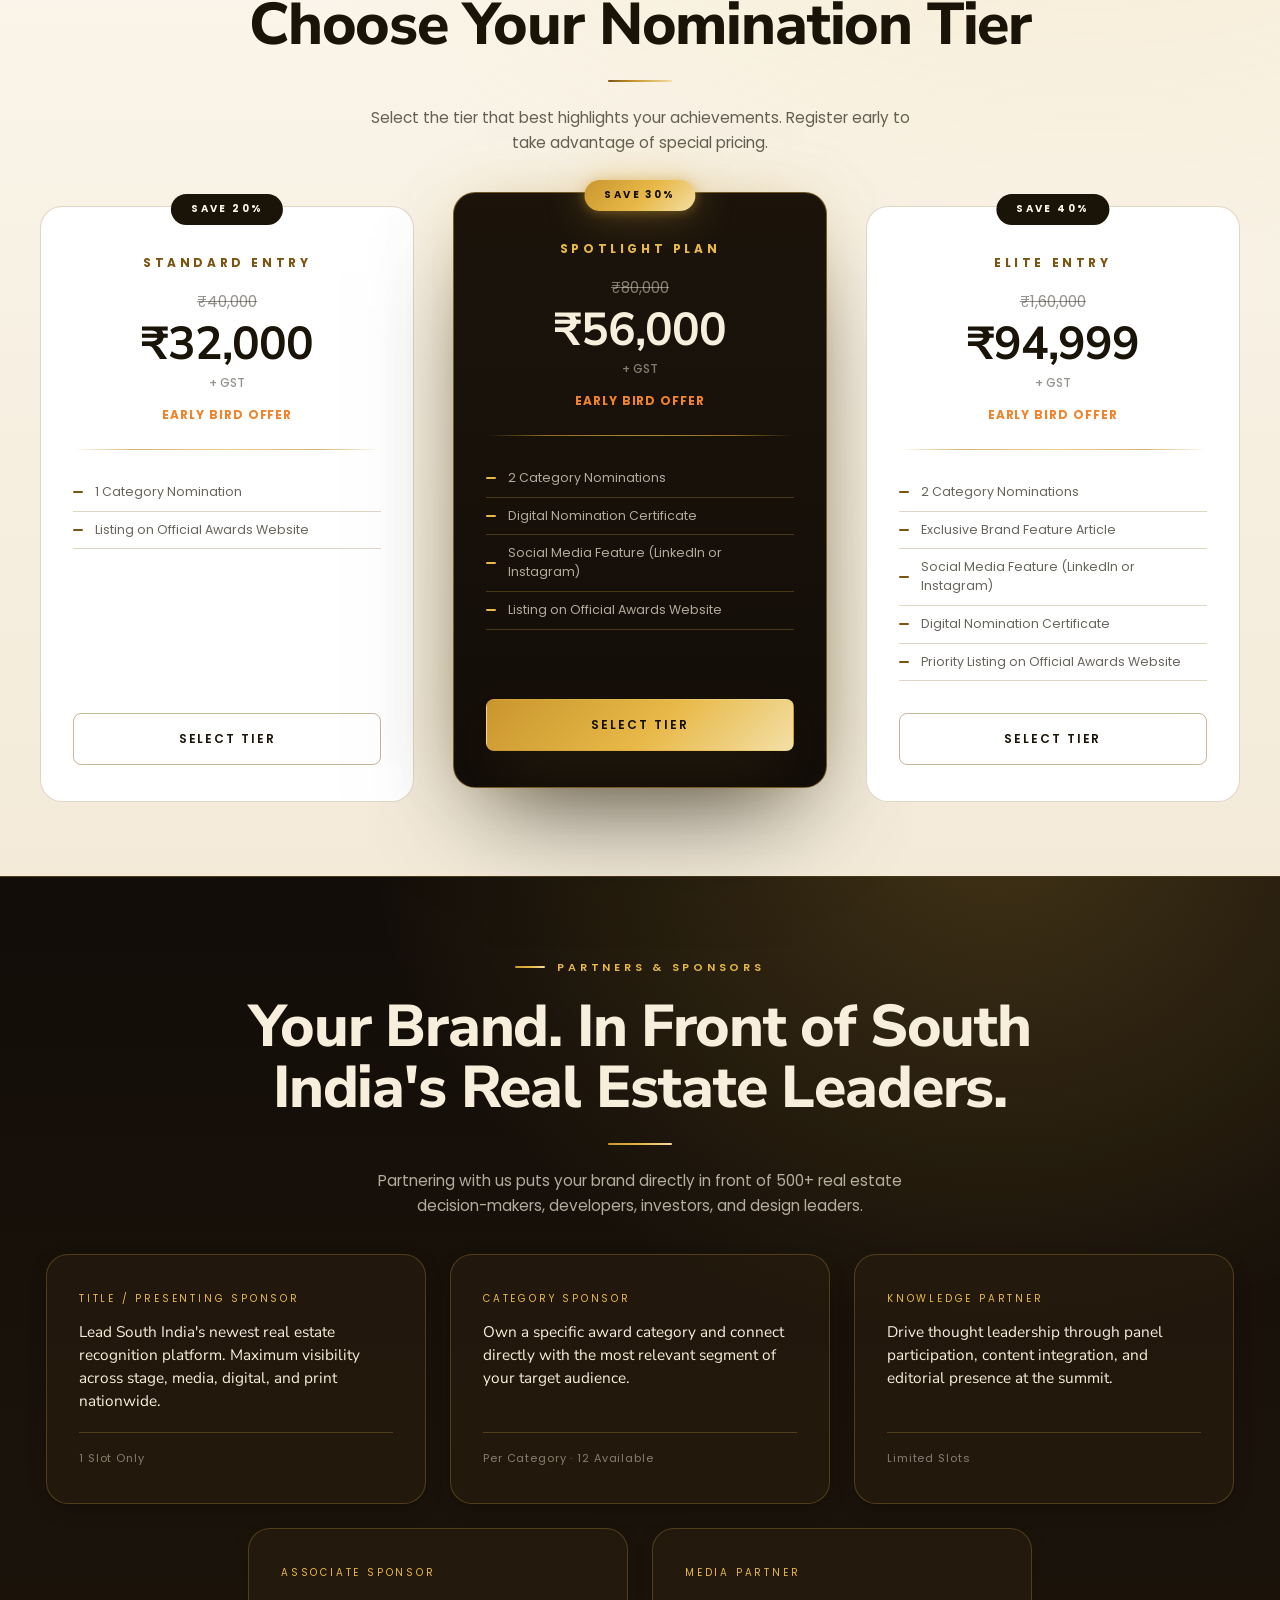
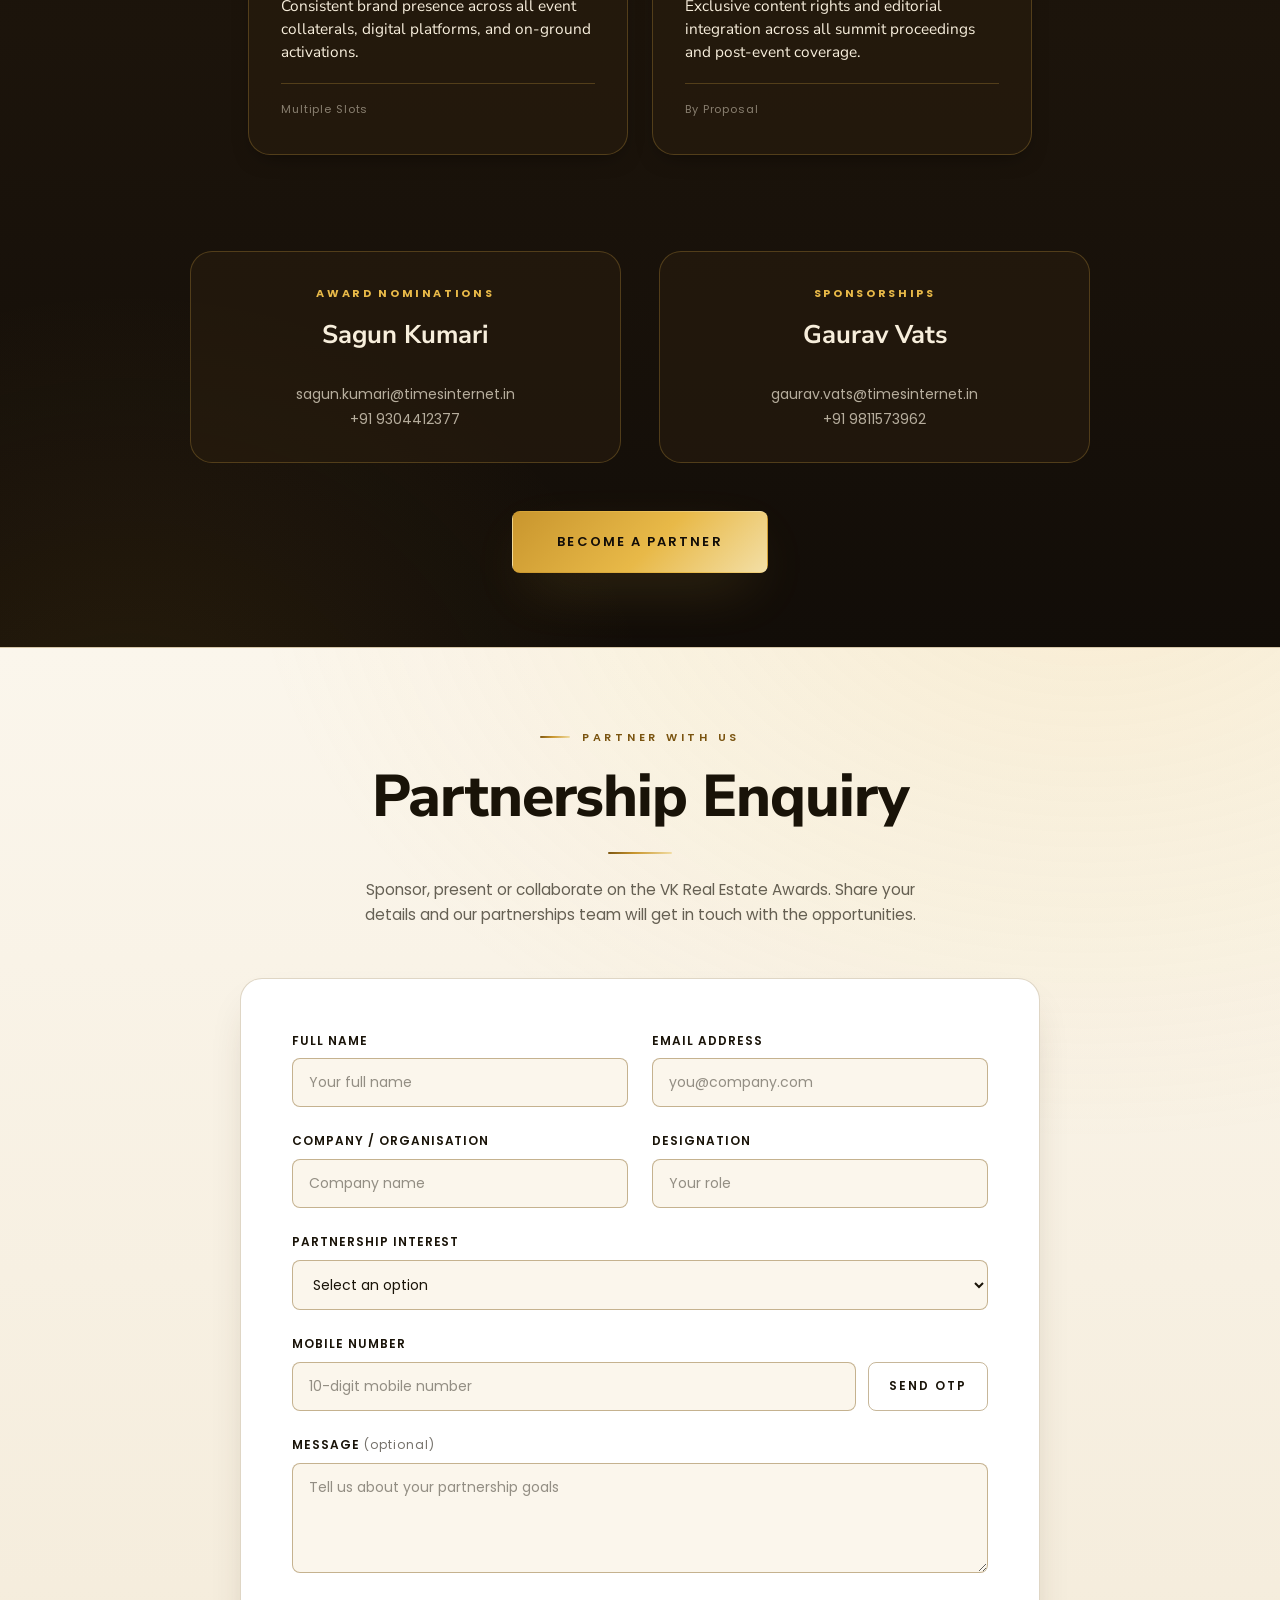
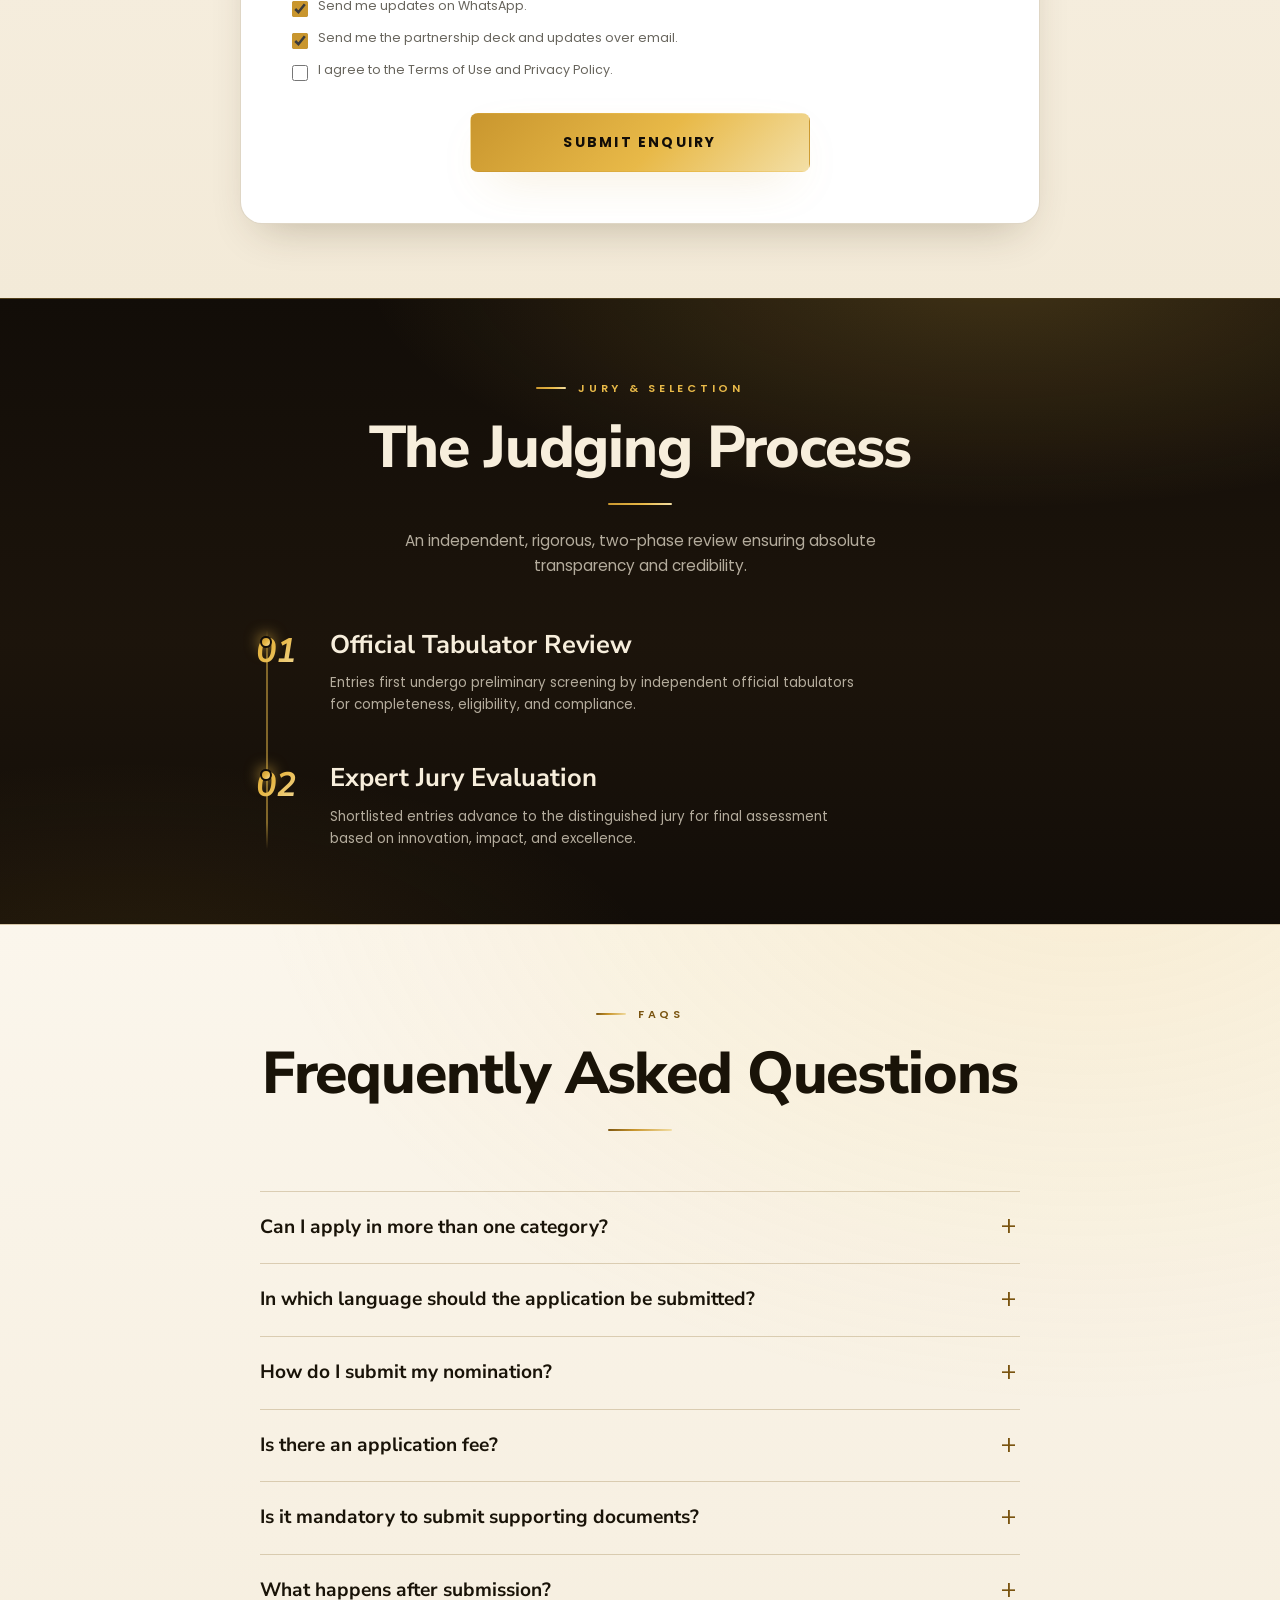
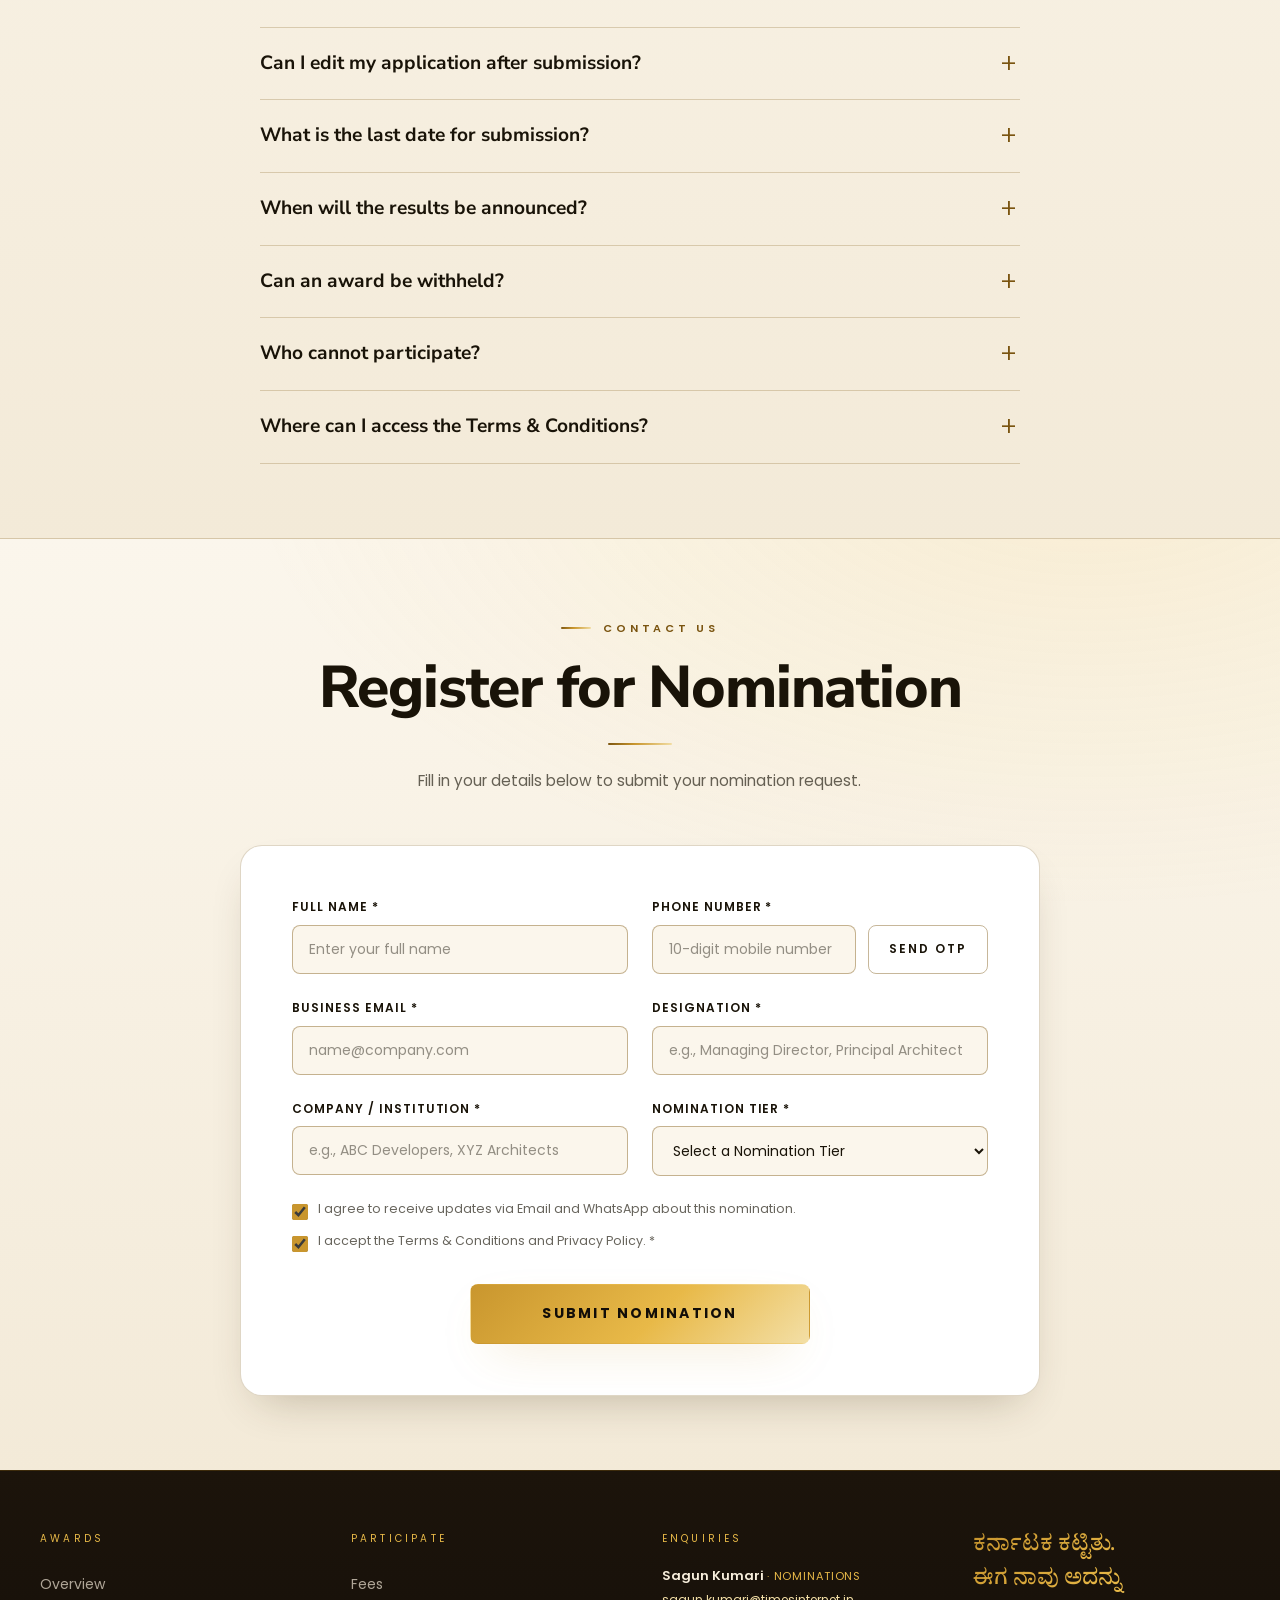
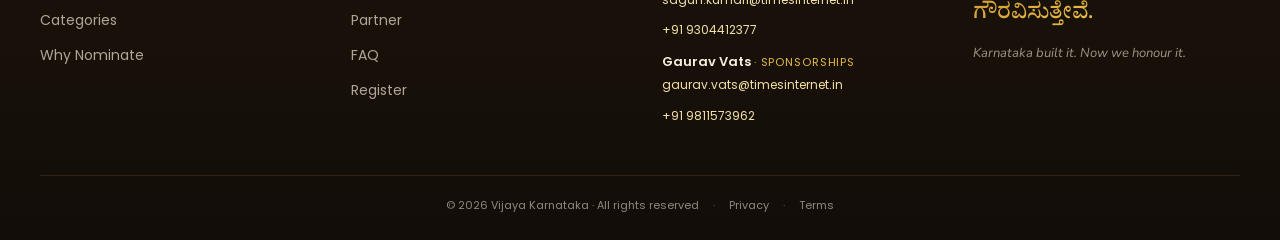
==== commit f49bf3ba: "Revert "Awards: remove redundant sub-headings from section headers" This reverts commit def113aeea4e" ====
--- a/awards.html
+++ b/awards.html
@@ -169,6 +169,7 @@
     <section class="categories" id="categories" data-section="categories" data-band="dark">
       <div class="cat-header">
         <p class="section-tag">Award Categories</p>
+        <h2 class="section-display">Every type of excellence.<br>One stage.</h2>
         <div class="rule rule-center"></div>
         <p class="section-sub">54 categories spanning developer, leadership, project, and technology excellence across South India. Applications are open for developers, firms, agencies, platforms, consultants, and industry leaders.</p>
       </div>
@@ -1739,6 +1740,7 @@
       <div class="eligibility-shell">
         <div class="eligibility-header">
           <p class="section-tag">Eligibility Criteria</p>
+          <h2 class="section-display">Eligibility Criteria</h2>
           <div class="rule rule-center"></div>
           <p class="section-sub">A compact summary of the latest eligibility rules for general participation and category-specific submissions.</p>
         </div>
@@ -2372,6 +2374,7 @@
     <section class="why-nominate" id="why-nominate" data-section="why-nominate" data-band="dark">
       <div class="why-header">
         <p class="section-tag">Why Nominate?</p>
+        <h2 class="section-display">Why Nominate?</h2>
         <div class="rule rule-center"></div>
       </div>
 
@@ -2412,6 +2415,7 @@
     <section class="pricing" id="pricing" data-section="pricing">
       <div class="pricing-header">
         <p class="section-tag">Nomination Tiers</p>
+        <h2 class="section-display">Choose Your Nomination Tier</h2>
         <div class="rule rule-center"></div>
         <p class="section-sub">Select the tier that best highlights your achievements. Register early to take advantage
           of special pricing.</p>
@@ -2485,6 +2489,7 @@
     <section class="partners" id="partners" data-section="partners" data-band="dark">
       <div class="partners-header">
         <p class="section-tag">Partners &amp; Sponsors</p>
+        <h2 class="section-display">Your Brand. In Front of South India's Real Estate Leaders.</h2>
         <div class="rule rule-center"></div>
         <p class="section-sub">Partnering with us puts your brand directly in front of 500+ real estate decision-makers,
           developers, investors, and design leaders.</p>
@@ -2558,6 +2563,7 @@
     <section class="contact" id="partner-enquiry" data-section="partner-enquiry">
       <div class="contact-header">
         <p class="section-tag">Partner With Us</p>
+        <h2 class="section-display">Partnership Enquiry</h2>
         <div class="rule rule-center"></div>
         <p class="section-sub">Sponsor, present or collaborate on the VK Real Estate Awards. Share your details and our
           partnerships team will get in touch with the opportunities.</p>
@@ -2657,6 +2663,7 @@
     <section class="judging" id="judging" data-section="judging" data-band="dark">
       <div class="judging-header">
         <p class="section-tag">Jury &amp; Selection</p>
+        <h2 class="section-display">The Judging Process</h2>
         <div class="rule rule-center"></div>
         <p class="section-sub">An independent, rigorous, two-phase review ensuring absolute transparency and
           credibility.</p>
@@ -2691,6 +2698,7 @@
     <section class="faq" id="faq" data-section="faq">
       <div class="faq-header">
         <p class="section-tag">FAQs</p>
+        <h2 class="section-display">Frequently Asked Questions</h2>
         <div class="rule rule-center"></div>
       </div>
 
@@ -2798,6 +2806,7 @@
     <section class="contact" id="contact" data-section="contact">
       <div class="contact-header">
         <p class="section-tag">Contact Us</p>
+        <h2 class="section-display">Register for Nomination</h2>
         <div class="rule rule-center"></div>
         <p class="section-sub">Fill in your details below to submit your nomination request.</p>
       </div>
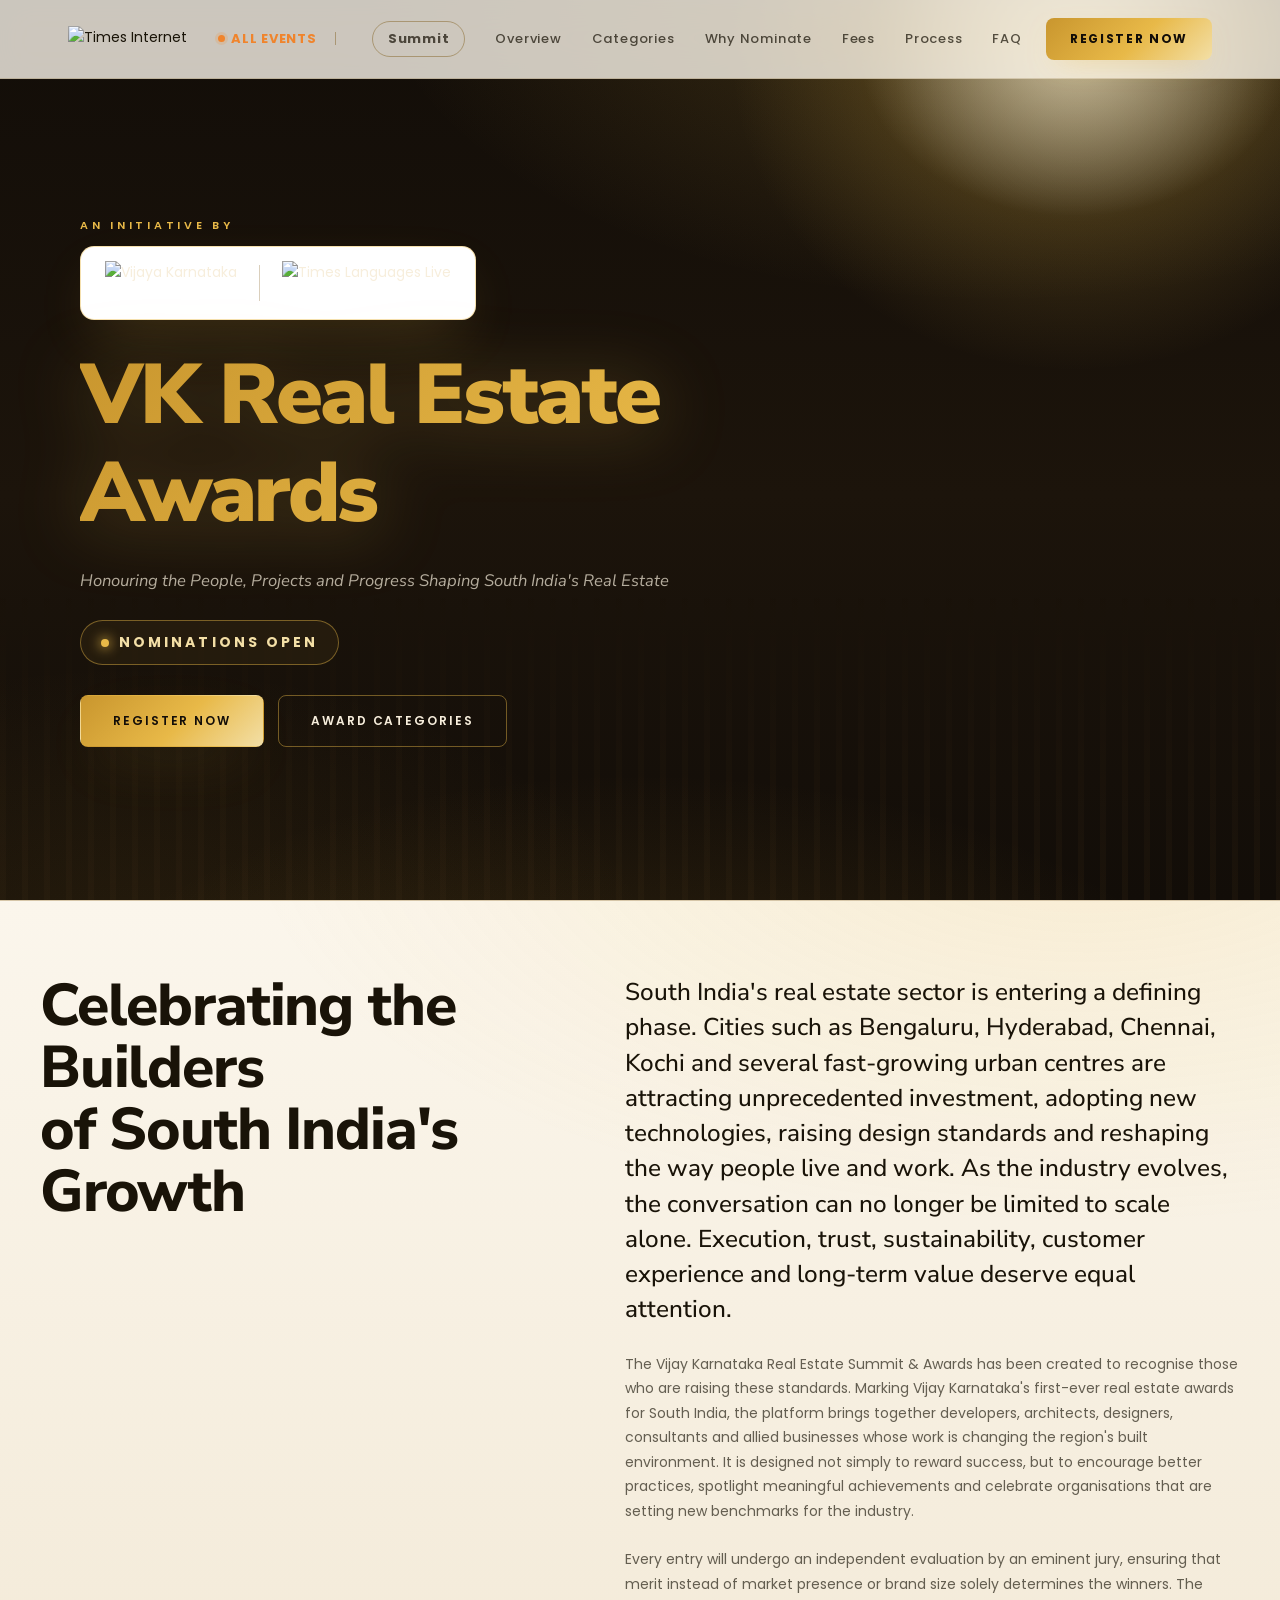
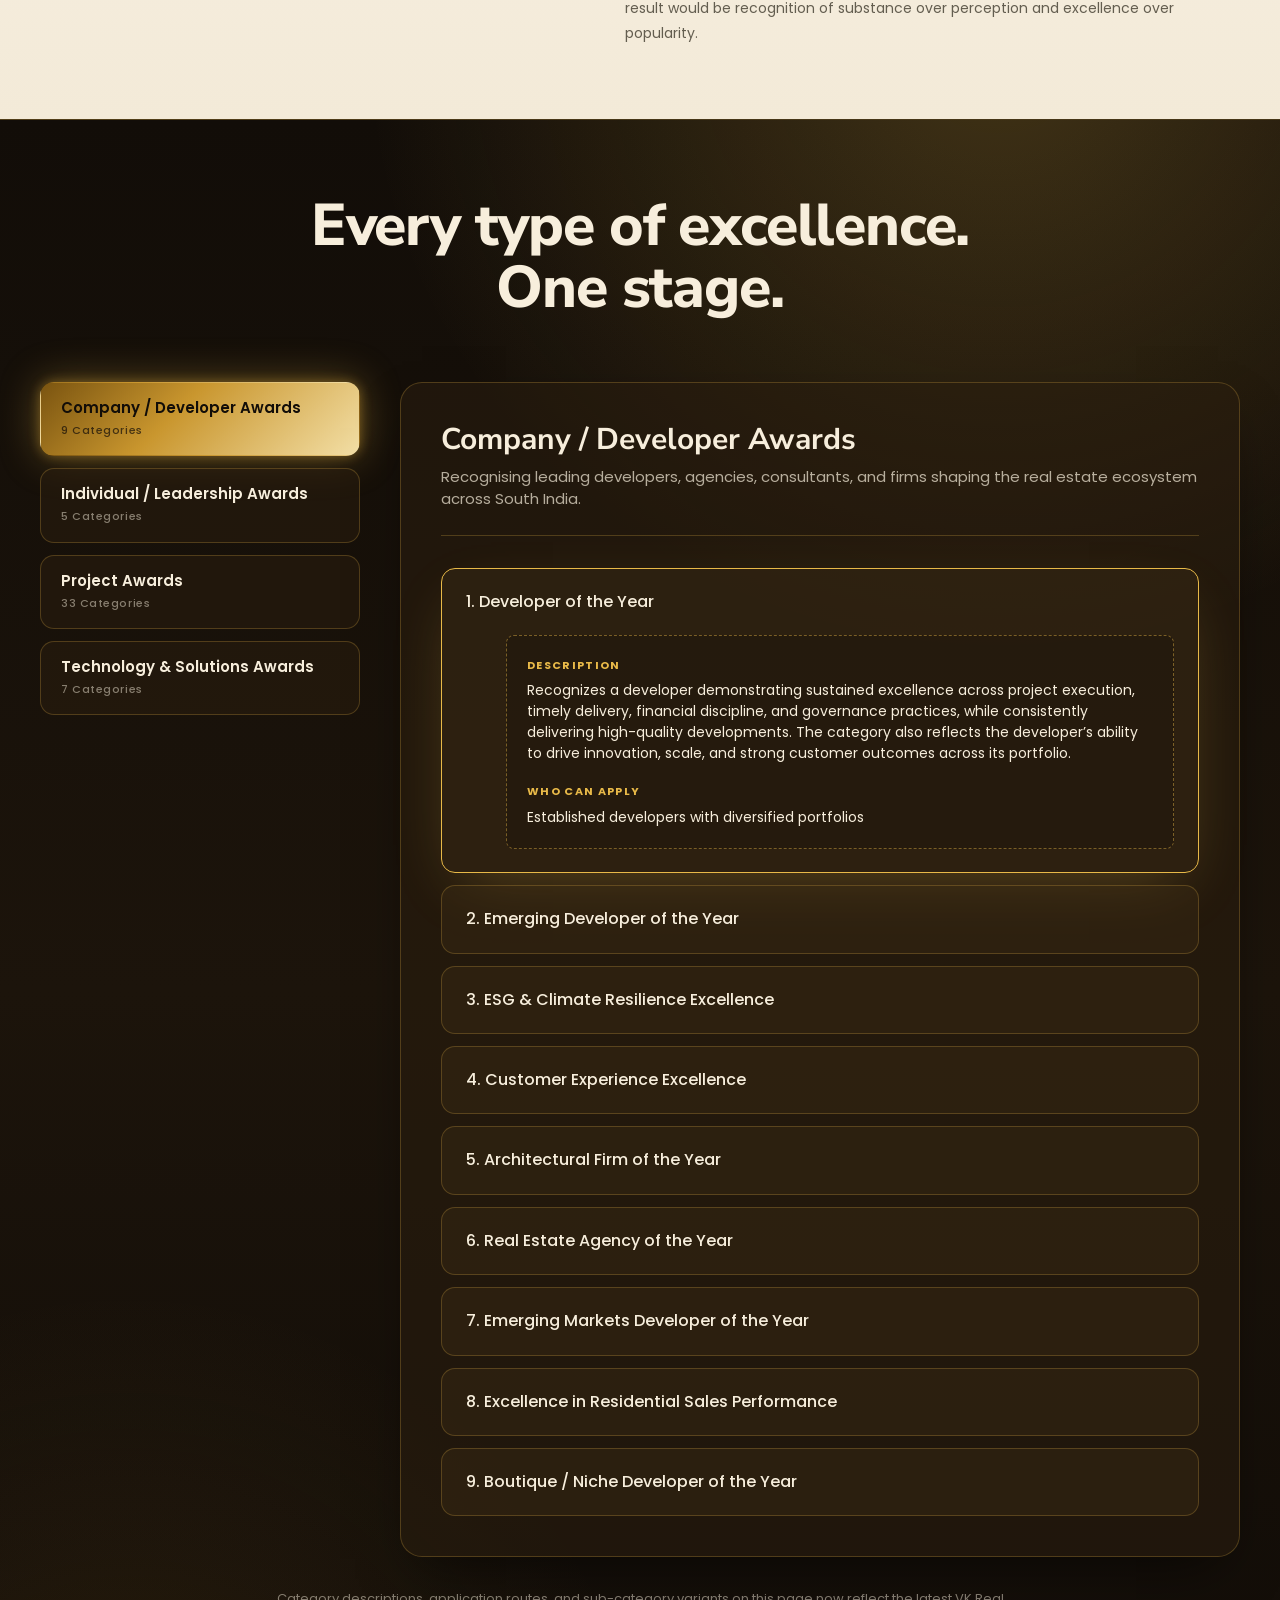
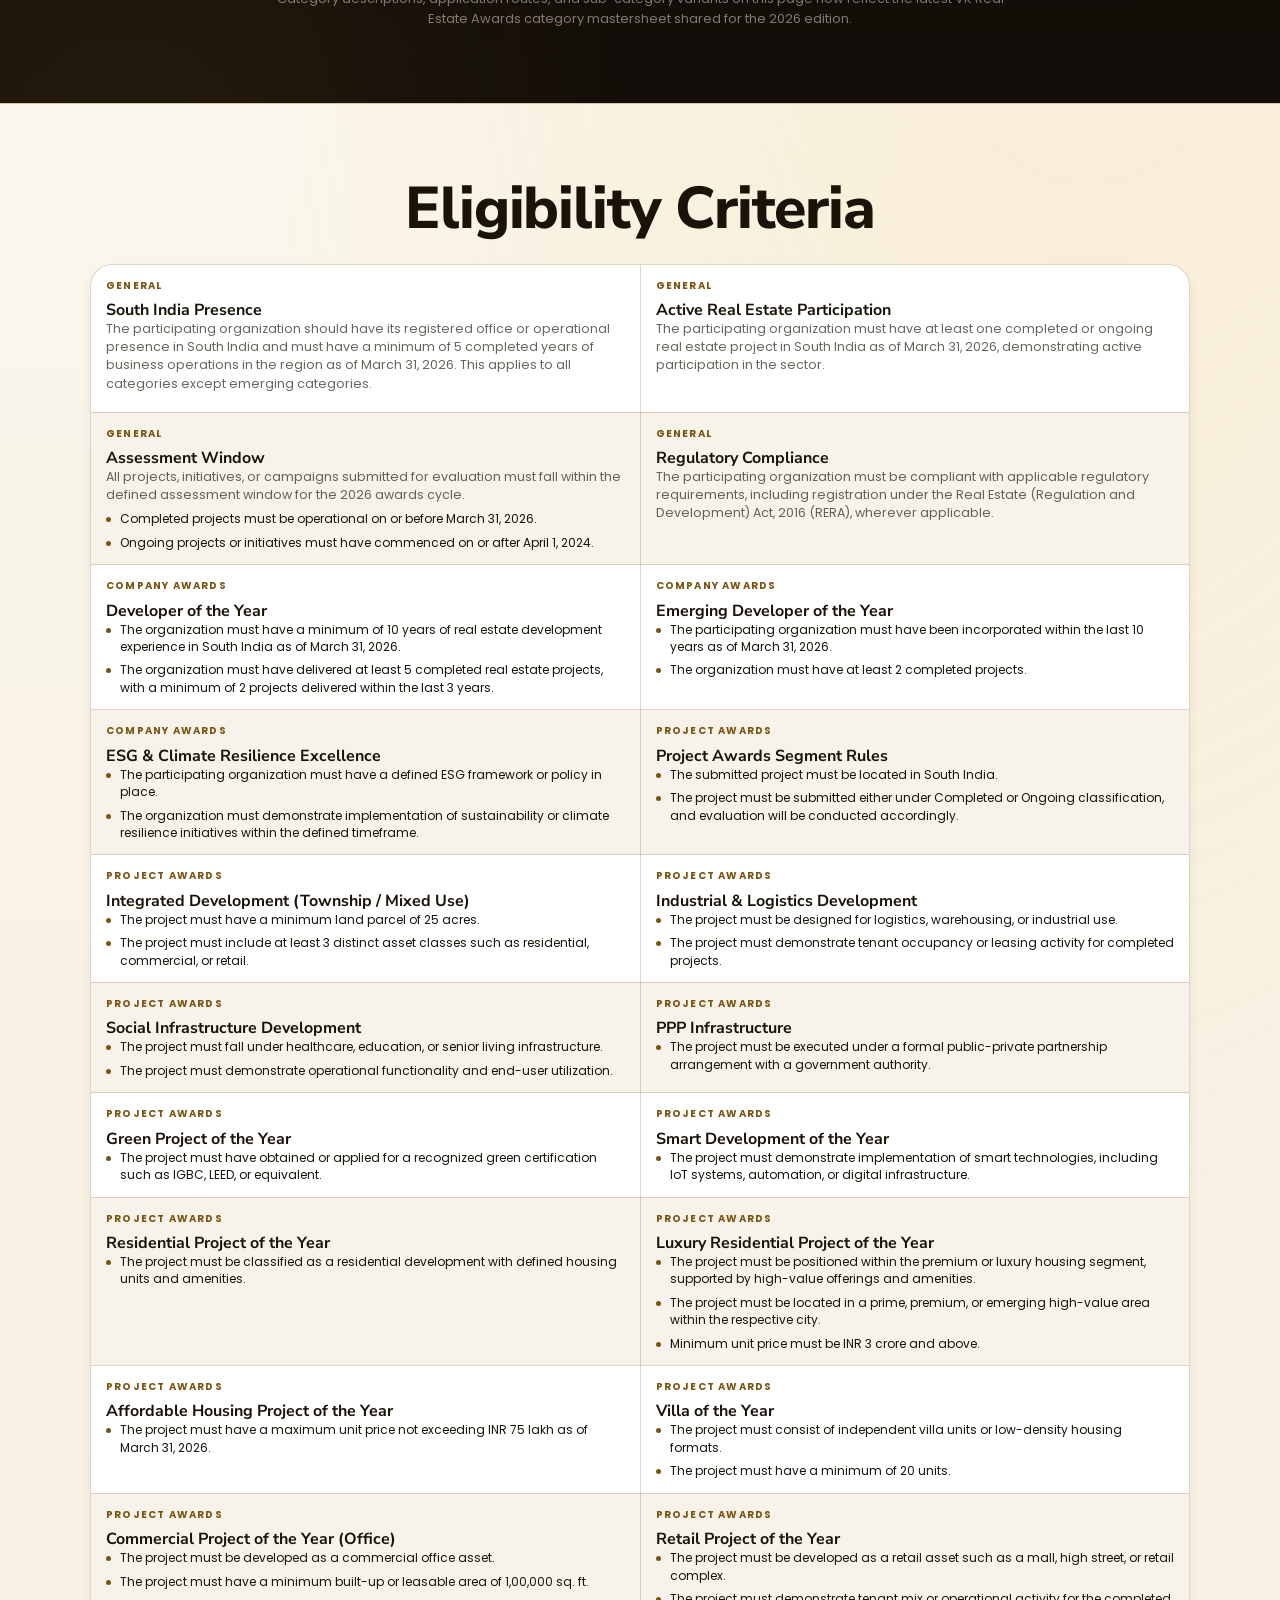
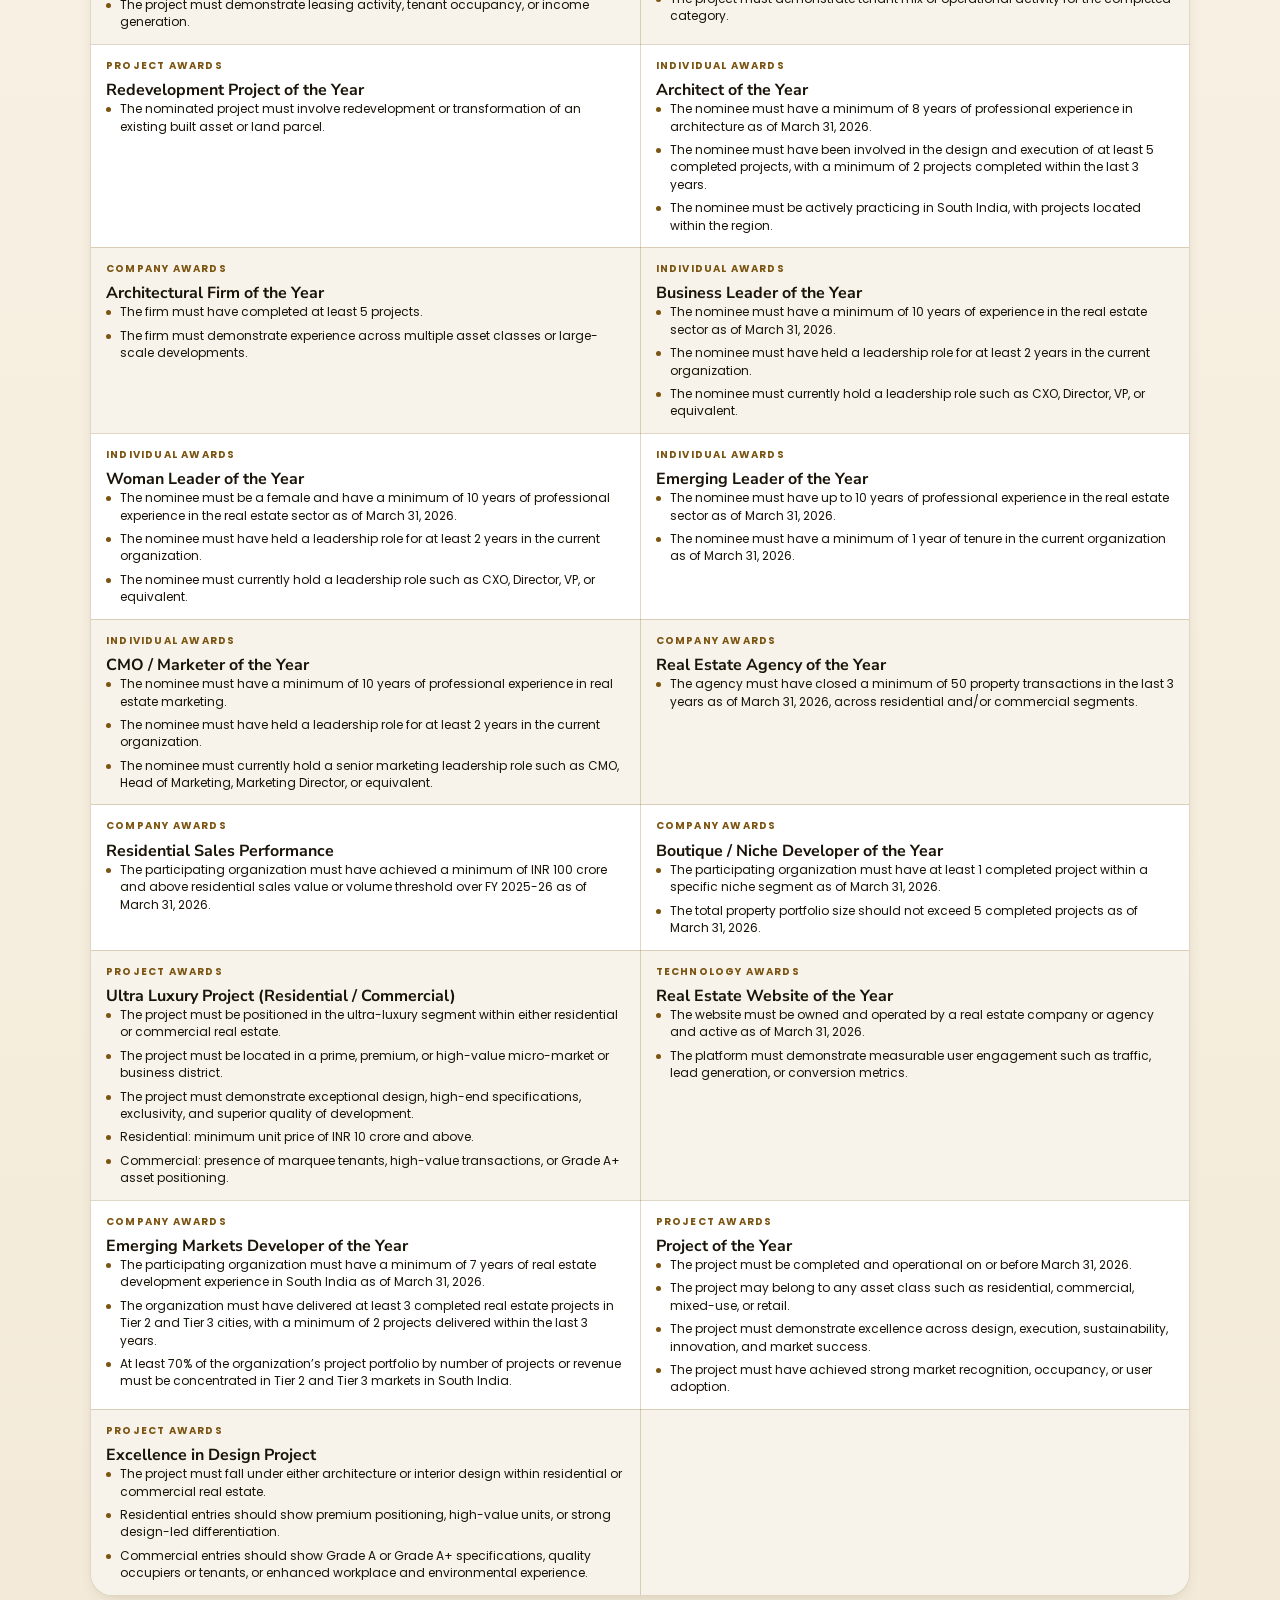
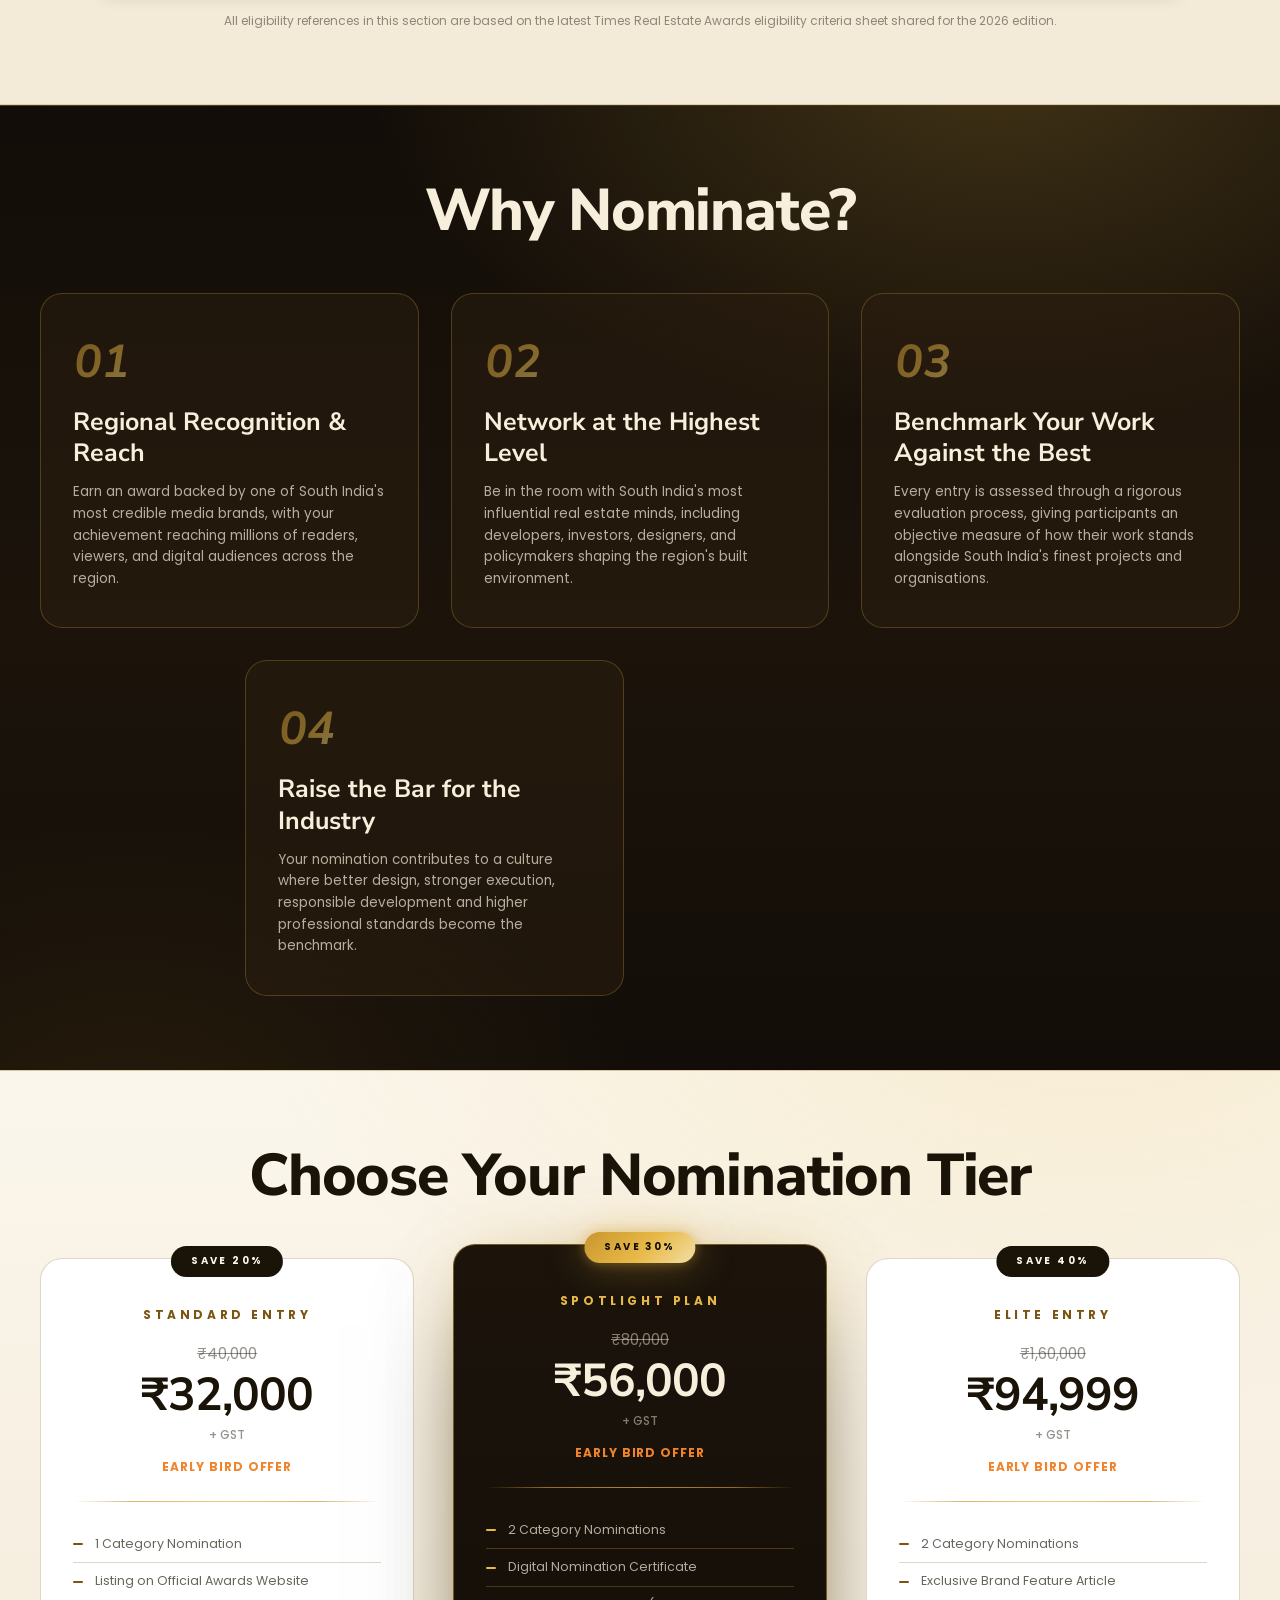
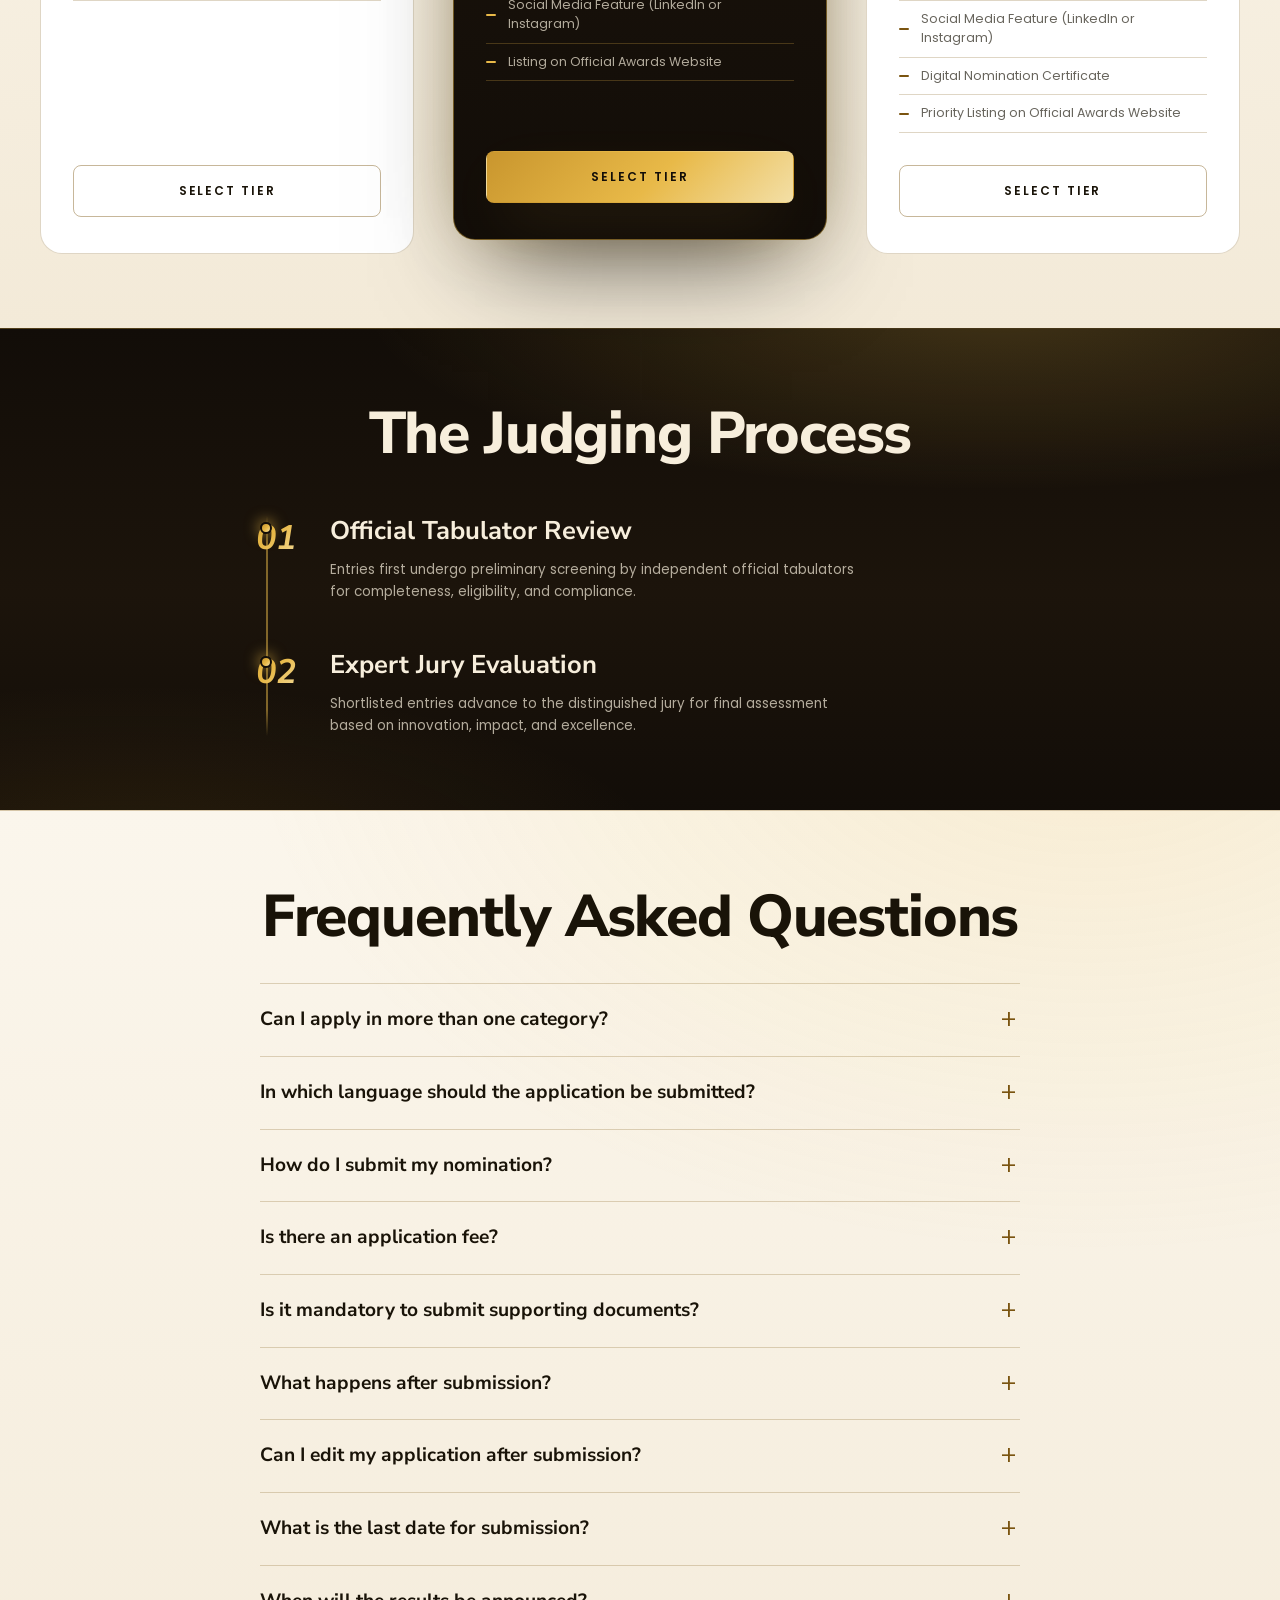
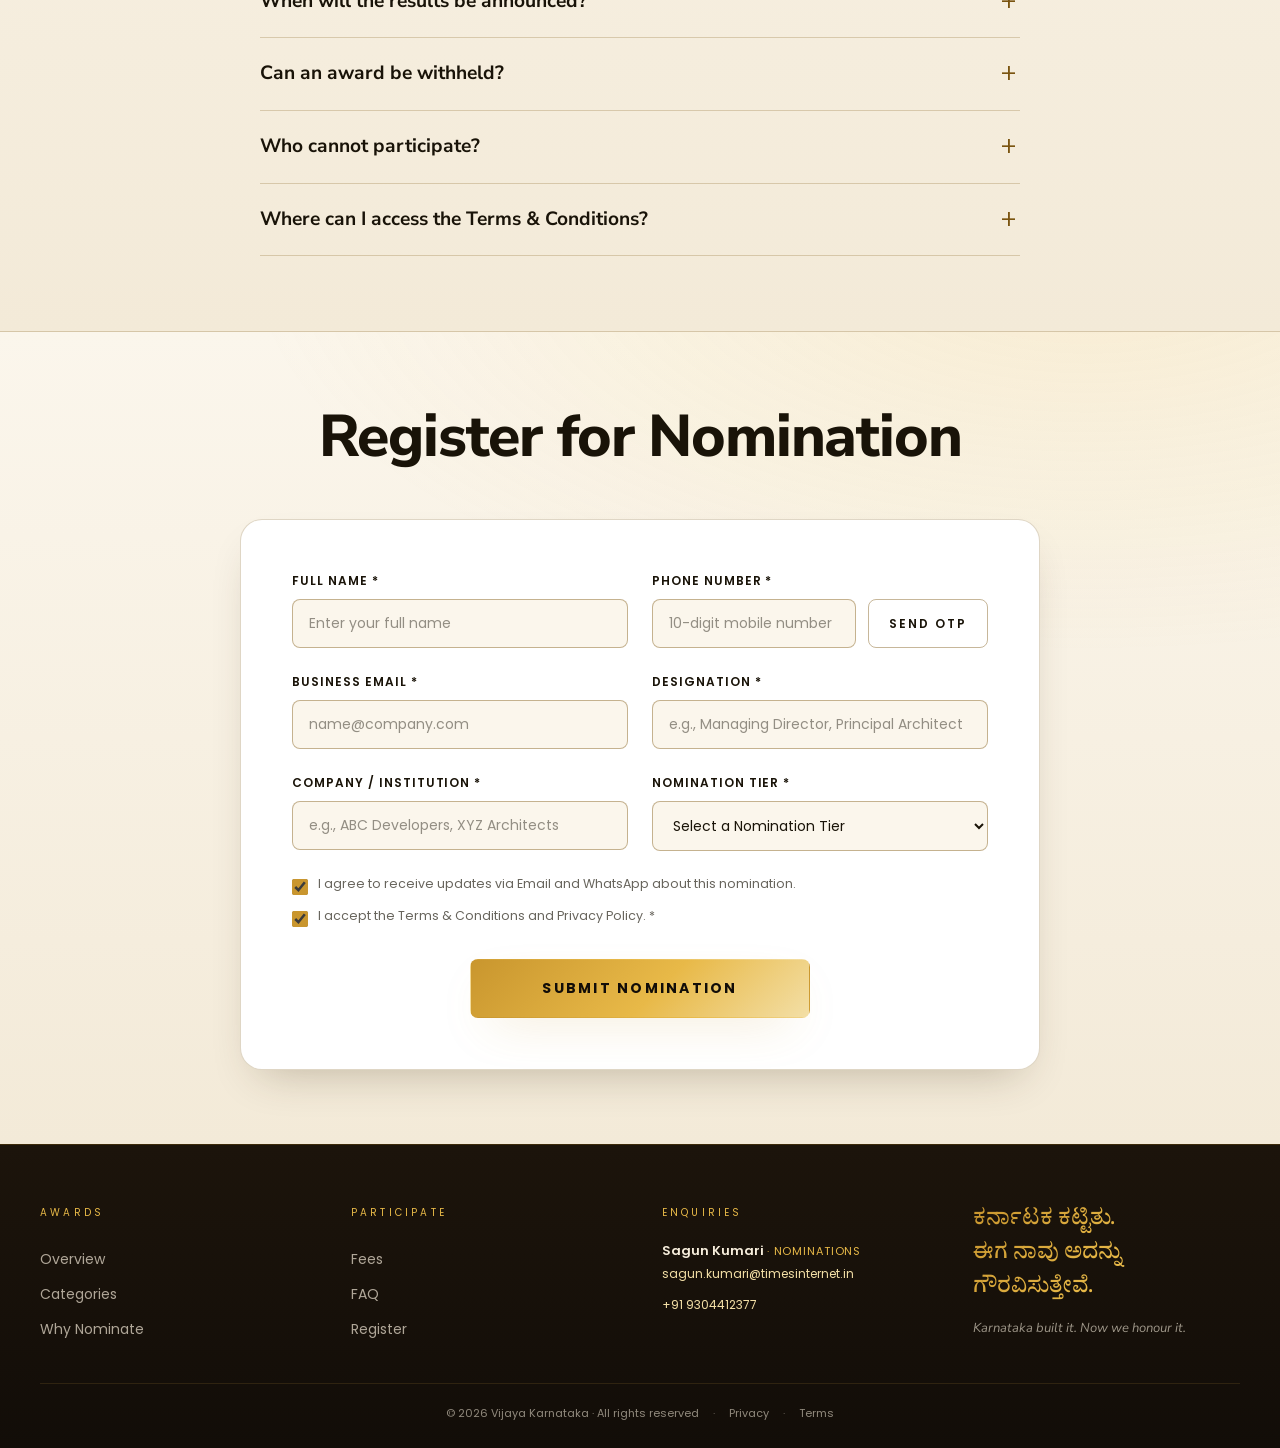
==== commit 9e5ee10f: "Remove partnership content, simplify section headers, remove em dashes, and remove logo hyperlinks" ====
--- a/awards.html
+++ b/awards.html
@@ -5,7 +5,7 @@
   <meta charset="UTF-8">
   <meta name="viewport" content="width=device-width, initial-scale=1.0">
   <meta name="description"
-    content="VK Real Estate Awards 2026 — Karnataka's most authoritative recognition of real estate excellence. 54 categories across developer, leadership, project and technology excellence. Nominations open.">
+    content="VK Real Estate Awards 2026: Karnataka's most authoritative recognition of real estate excellence. 54 categories across developer, leadership, project and technology excellence. Nominations open.">
   <title>VK Real Estate Awards 2026 · Vijaya Karnataka</title>
   <link rel="canonical" href="https://timeslanguages.in/vkrealestate/awards">
   <meta property="og:title" content="VK Real Estate Awards 2026 · Vijaya Karnataka">
@@ -63,9 +63,9 @@
        ============================================================ -->
   <header class="nav" id="nav">
     <div class="nav-row">
-      <a href="https://timesinternet.in" target="_blank" rel="noopener" class="nav-logo nav-logo-ti">
+      <div class="nav-logo nav-logo-ti">
         <img src="https://timesinternet.in/assets/images/logo-blue-new.png" alt="Times Internet">
-      </a>
+      </div>
 
       <nav class="nav-links" aria-label="Primary">
         <a href="https://timeslanguages.in/" target="_blank" rel="noopener noreferrer" class="nav-all-events">All
@@ -75,7 +75,6 @@
         <a href="#categories">Categories</a>
         <a href="#why-nominate">Why Nominate</a>
         <a href="#pricing">Fees</a>
-        <a href="#partner-enquiry">Partner</a>
         <a href="#judging">Process</a>
         <a href="#faq">FAQ</a>
       </nav>
@@ -97,14 +96,14 @@
       <div class="hero-initiative">
         <span class="hero-initiative-label">An Initiative By</span>
         <div class="hero-initiative-logos">
-          <a href="https://vijaykarnataka.com" target="_blank" rel="noopener" class="hero-initiative-logo">
+          <div class="hero-initiative-logo">
             <img src="https://vijaykarnataka.com/thumb/119164298/vijaykarnataka.jpg?width=474&resizemode=4"
               alt="Vijaya Karnataka">
-          </a>
+          </div>
           <span class="hero-initiative-sep" aria-hidden="true"></span>
-          <a href="https://langimg.com" target="_blank" rel="noopener" class="hero-initiative-logo">
+          <div class="hero-initiative-logo">
             <img src="https://static.langimg.com/photo/131008221.cms" alt="Times Languages Live">
-          </a>
+          </div>
         </div>
       </div>
 
@@ -132,9 +131,7 @@
       <div class="overview-container">
         <div class="overview-grid">
           <div class="overview-headline">
-            <p class="section-tag">Overview</p>
             <h2 class="section-display">Celebrating the Builders<br>of South India's Growth</h2>
-            <div class="rule"></div>
           </div>
           <div class="overview-text">
             <p class="overview-lead">
@@ -168,10 +165,7 @@
     
     <section class="categories" id="categories" data-section="categories" data-band="dark">
       <div class="cat-header">
-        <p class="section-tag">Award Categories</p>
         <h2 class="section-display">Every type of excellence.<br>One stage.</h2>
-        <div class="rule rule-center"></div>
-        <p class="section-sub">54 categories spanning developer, leadership, project, and technology excellence across South India. Applications are open for developers, firms, agencies, platforms, consultants, and industry leaders.</p>
       </div>
 
       <div class="categories-container">
@@ -1739,10 +1733,7 @@
     <section class="eligibility" id="eligibility" data-section="eligibility">
       <div class="eligibility-shell">
         <div class="eligibility-header">
-          <p class="section-tag">Eligibility Criteria</p>
           <h2 class="section-display">Eligibility Criteria</h2>
-          <div class="rule rule-center"></div>
-          <p class="section-sub">A compact summary of the latest eligibility rules for general participation and category-specific submissions.</p>
         </div>
 
         <div class="eligibility-table-wrap">
@@ -2373,9 +2364,7 @@
        ============================================================ -->
     <section class="why-nominate" id="why-nominate" data-section="why-nominate" data-band="dark">
       <div class="why-header">
-        <p class="section-tag">Why Nominate?</p>
         <h2 class="section-display">Why Nominate?</h2>
-        <div class="rule rule-center"></div>
       </div>
 
       <div class="why-grid">
@@ -2389,7 +2378,7 @@
         <article class="why-card">
           <div class="why-num">02</div>
           <h3 class="why-title">Network at the Highest Level</h3>
-          <p class="why-desc">Be in the room with South India's most influential real estate minds — developers,
+          <p class="why-desc">Be in the room with South India's most influential real estate minds, including developers,
             investors, designers, and policymakers shaping the region's built environment.</p>
         </article>
 
@@ -2414,11 +2403,7 @@
        ============================================================ -->
     <section class="pricing" id="pricing" data-section="pricing">
       <div class="pricing-header">
-        <p class="section-tag">Nomination Tiers</p>
         <h2 class="section-display">Choose Your Nomination Tier</h2>
-        <div class="rule rule-center"></div>
-        <p class="section-sub">Select the tier that best highlights your achievements. Register early to take advantage
-          of special pricing.</p>
       </div>
 
       <div class="pricing-grid">
@@ -2483,190 +2468,14 @@
       </div>
     </section>
 
-    <!-- ============================================================
-       6 · PARTNERS · Brand Integration Orbits
-       ============================================================ -->
-    <section class="partners" id="partners" data-section="partners" data-band="dark">
-      <div class="partners-header">
-        <p class="section-tag">Partners &amp; Sponsors</p>
-        <h2 class="section-display">Your Brand. In Front of South India's Real Estate Leaders.</h2>
-        <div class="rule rule-center"></div>
-        <p class="section-sub">Partnering with us puts your brand directly in front of 500+ real estate decision-makers,
-          developers, investors, and design leaders.</p>
-      </div>
-
-      <div class="partners-grid">
-        <!-- Title Sponsor -->
-        <div class="partner-card">
-          <p class="pd-pretitle">Title / Presenting Sponsor</p>
-          <p class="pd-copy">Lead South India's newest real estate recognition platform. Maximum visibility across stage,
-            media, digital, and print nationwide.</p>
-          <p class="pd-meta">1 Slot Only</p>
-        </div>
-
-        <!-- Category Sponsor -->
-        <div class="partner-card">
-          <p class="pd-pretitle">Category Sponsor</p>
-          <p class="pd-copy">Own a specific award category and connect directly with the most relevant segment of your
-            target audience.</p>
-          <p class="pd-meta">Per Category · 12 Available</p>
-        </div>
-
-        <!-- Knowledge Partner -->
-        <div class="partner-card">
-          <p class="pd-pretitle">Knowledge Partner</p>
-          <p class="pd-copy">Drive thought leadership through panel participation, content integration, and editorial
-            presence at the summit.</p>
-          <p class="pd-meta">Limited Slots</p>
-        </div>
-
-        <!-- Associate Sponsor -->
-        <div class="partner-card">
-          <p class="pd-pretitle">Associate Sponsor</p>
-          <p class="pd-copy">Consistent brand presence across all event collaterals, digital platforms, and on-ground
-            activations.</p>
-          <p class="pd-meta">Multiple Slots</p>
-        </div>
-
-        <!-- Media Partner -->
-        <div class="partner-card">
-          <p class="pd-pretitle">Media Partner</p>
-          <p class="pd-copy">Exclusive content rights and editorial integration across all summit proceedings and
-            post-event coverage.</p>
-          <p class="pd-meta">By Proposal</p>
-        </div>
-      </div>
-
-      <!-- Enquiries Blocks -->
-      <div class="partners-enquiries">
-        <div class="enquiry-card">
-          <h3 class="enquiry-title">Award Nominations</h3>
-          <p class="enquiry-name">Sagun Kumari</p>
-          <a href="mailto:sagun.kumari@timesinternet.in" class="enquiry-contact">sagun.kumari@timesinternet.in</a>
-          <a href="tel:+919304412377" class="enquiry-contact">+91 9304412377</a>
-        </div>
-        <div class="enquiry-card">
-          <h3 class="enquiry-title">Sponsorships</h3>
-          <p class="enquiry-name">Gaurav Vats</p>
-          <a href="mailto:gaurav.vats@timesinternet.in" class="enquiry-contact">gaurav.vats@timesinternet.in</a>
-          <a href="tel:+919811573962" class="enquiry-contact">+91 9811573962</a>
-        </div>
-      </div>
-      <div style="text-align:center; margin-top: clamp(28px, 4vw, 48px); position:relative; z-index:1;">
-        <a href="#partner-enquiry" class="btn btn-primary btn-large">Become a Partner</a>
-      </div>
-    </section>
-
-    <!-- ============================================================
-       6.6 · PARTNERSHIP ENQUIRY · Form
-       ============================================================ -->
-    <section class="contact" id="partner-enquiry" data-section="partner-enquiry">
-      <div class="contact-header">
-        <p class="section-tag">Partner With Us</p>
-        <h2 class="section-display">Partnership Enquiry</h2>
-        <div class="rule rule-center"></div>
-        <p class="section-sub">Sponsor, present or collaborate on the VK Real Estate Awards. Share your details and our
-          partnerships team will get in touch with the opportunities.</p>
-      </div>
-      <div class="contact-container">
-        <form class="enquiry-form nomination-form" data-form-name="Awards — Partnership Enquiry"
-          data-purpose="partnership" novalidate>
-          <div class="ef-body">
-            <div class="form-grid">
-              <div class="form-group">
-                <label for="ap-name">Full Name</label>
-                <input class="ef-name" id="ap-name" type="text" placeholder="Your full name" autocomplete="name">
-                <span class="error-msg">Please enter your name.</span>
-              </div>
-              <div class="form-group">
-                <label for="ap-email">Email Address</label>
-                <input class="ef-email" id="ap-email" type="email" placeholder="you@company.com" autocomplete="email">
-                <span class="error-msg">Please enter a valid email address.</span>
-              </div>
-              <div class="form-group">
-                <label for="ap-company">Company / Organisation</label>
-                <input class="ef-company" id="ap-company" type="text" placeholder="Company name"
-                  autocomplete="organization">
-                <span class="error-msg">Please enter your organisation.</span>
-              </div>
-              <div class="form-group">
-                <label for="ap-designation">Designation</label>
-                <input class="ef-designation" id="ap-designation" type="text" placeholder="Your role"
-                  autocomplete="organization-title">
-                <span class="error-msg">Please enter your designation.</span>
-              </div>
-              <div class="form-group full-width">
-                <label for="ap-type">Partnership Interest</label>
-                <select class="ef-type" id="ap-type" required>
-                  <option value="">Select an option</option>
-                  <option value="title-sponsor">Title / Presenting Sponsor</option>
-                  <option value="category-sponsor">Category Sponsor</option>
-                  <option value="media">Media Partnership</option>
-                  <option value="associate">Associate Partner</option>
-                  <option value="other">Other</option>
-                </select>
-                <span class="error-msg">Please select a partnership interest.</span>
-              </div>
-              <div class="form-group full-width">
-                <label for="ap-phone">Mobile Number</label>
-                <div class="phone-input-row">
-                  <input class="ef-phone" id="ap-phone" type="tel" inputmode="numeric"
-                    placeholder="10-digit mobile number" autocomplete="tel">
-                  <button type="button" class="btn btn-ghost ef-send-otp">Send OTP</button>
-                </div>
-                <div class="otp-row ef-otp-row" hidden>
-                  <input class="ef-otp" type="text" inputmode="numeric" placeholder="Enter 6-digit OTP">
-                  <button type="button" class="btn btn-primary ef-verify-otp">Verify OTP</button>
-                </div>
-                <span class="otp-hint ef-otp-hint" hidden></span>
-                <span class="otp-verified ef-otp-verified" hidden>&#10003; Mobile number verified</span>
-                <span class="error-msg ef-phone-error">Please verify your phone number with OTP.</span>
-              </div>
-              <div class="form-group full-width">
-                <label for="ap-message">Message <span
-                    style="text-transform:none;font-weight:400;opacity:.6;">(optional)</span></label>
-                <textarea class="ef-message" id="ap-message"
-                  placeholder="Tell us about your partnership goals"></textarea>
-              </div>
-            </div>
-            <div class="form-checkboxes">
-              <div class="checkbox-group">
-                <input type="checkbox" class="ef-wa-optin" id="ap-wa" checked>
-                <label for="ap-wa">Send me updates on WhatsApp.</label>
-              </div>
-              <div class="checkbox-group">
-                <input type="checkbox" class="ef-email-optin" id="ap-email-optin" checked>
-                <label for="ap-email-optin">Send me the partnership deck and updates over email.</label>
-              </div>
-              <div class="checkbox-group">
-                <input type="checkbox" class="ef-terms" id="ap-terms">
-                <label for="ap-terms">I agree to the Terms of Use and Privacy Policy.</label>
-                <span class="error-msg">Please accept to continue.</span>
-              </div>
-            </div>
-            <div class="form-submit-row">
-              <button type="submit" class="btn btn-primary btn-block ef-submit">Submit Enquiry</button>
-            </div>
-          </div>
-          <div class="ef-success" hidden>
-            <span class="ef-success-icon" aria-hidden="true">&#10003;</span>
-            <h3>Thank you!</h3>
-            <p>Your partnership enquiry has been received. Our partnerships team will get in touch with you shortly.</p>
-          </div>
-        </form>
-      </div>
-    </section>
+
 
     <!-- ============================================================
        7 · JUDGING · Rigorous Evaluation
        ============================================================ -->
     <section class="judging" id="judging" data-section="judging" data-band="dark">
       <div class="judging-header">
-        <p class="section-tag">Jury &amp; Selection</p>
         <h2 class="section-display">The Judging Process</h2>
-        <div class="rule rule-center"></div>
-        <p class="section-sub">An independent, rigorous, two-phase review ensuring absolute transparency and
-          credibility.</p>
       </div>
 
       <div class="judging-timeline">
@@ -2697,9 +2506,7 @@
        ============================================================ -->
     <section class="faq" id="faq" data-section="faq">
       <div class="faq-header">
-        <p class="section-tag">FAQs</p>
         <h2 class="section-display">Frequently Asked Questions</h2>
-        <div class="rule rule-center"></div>
       </div>
 
       <div class="faq-list">
@@ -2805,10 +2612,7 @@
        ============================================================ -->
     <section class="contact" id="contact" data-section="contact">
       <div class="contact-header">
-        <p class="section-tag">Contact Us</p>
         <h2 class="section-display">Register for Nomination</h2>
-        <div class="rule rule-center"></div>
-        <p class="section-sub">Fill in your details below to submit your nomination request.</p>
       </div>
 
       <div class="contact-container">
@@ -2928,7 +2732,6 @@
           <p class="footer-label">Participate</p>
           <ul>
             <li><a href="#pricing">Fees</a></li>
-            <li><a href="#partners">Partner</a></li>
             <li><a href="#faq">FAQ</a></li>
             <li><a href="#contact">Register</a></li>
           </ul>
@@ -2938,9 +2741,6 @@
           <p class="footer-contact-name">Sagun Kumari <span>· Nominations</span></p>
           <a href="mailto:sagun.kumari@timesinternet.in" class="footer-email">sagun.kumari@timesinternet.in</a>
           <a href="tel:+919304412377" class="footer-email">+91 9304412377</a>
-          <p class="footer-contact-name">Gaurav Vats <span>· Sponsorships</span></p>
-          <a href="mailto:gaurav.vats@timesinternet.in" class="footer-email">gaurav.vats@timesinternet.in</a>
-          <a href="tel:+919811573962" class="footer-email">+91 9811573962</a>
         </div>
         <div class="footer-col footer-closing">
           <p class="footer-kannada" lang="kn">ಕರ್ನಾಟಕ ಕಟ್ಟಿತು.<br>ಈಗ ನಾವು ಅದನ್ನು ಗೌರವಿಸುತ್ತೇವೆ.</p>
--- a/css/components.css
+++ b/css/components.css
@@ -115,10 +115,6 @@
   object-fit: contain;
 }
 
-.nav-logo:hover img {
-  opacity: 0.72;
-}
-
 .nav-logo-ti img { height: 26px; }
 .nav-logo-vk img { height: 28px; }
 .nav-logo-tll img { height: 22px; }
--- a/css/sections.css
+++ b/css/sections.css
@@ -104,11 +104,6 @@
   height: 44px;
   width: auto;
   object-fit: contain;
-  transition: opacity var(--d-fast) var(--ease-smooth);
-}
-
-.hero-initiative-logo:hover img {
-  opacity: 0.75;
 }
 
 .hero-initiative-sep {
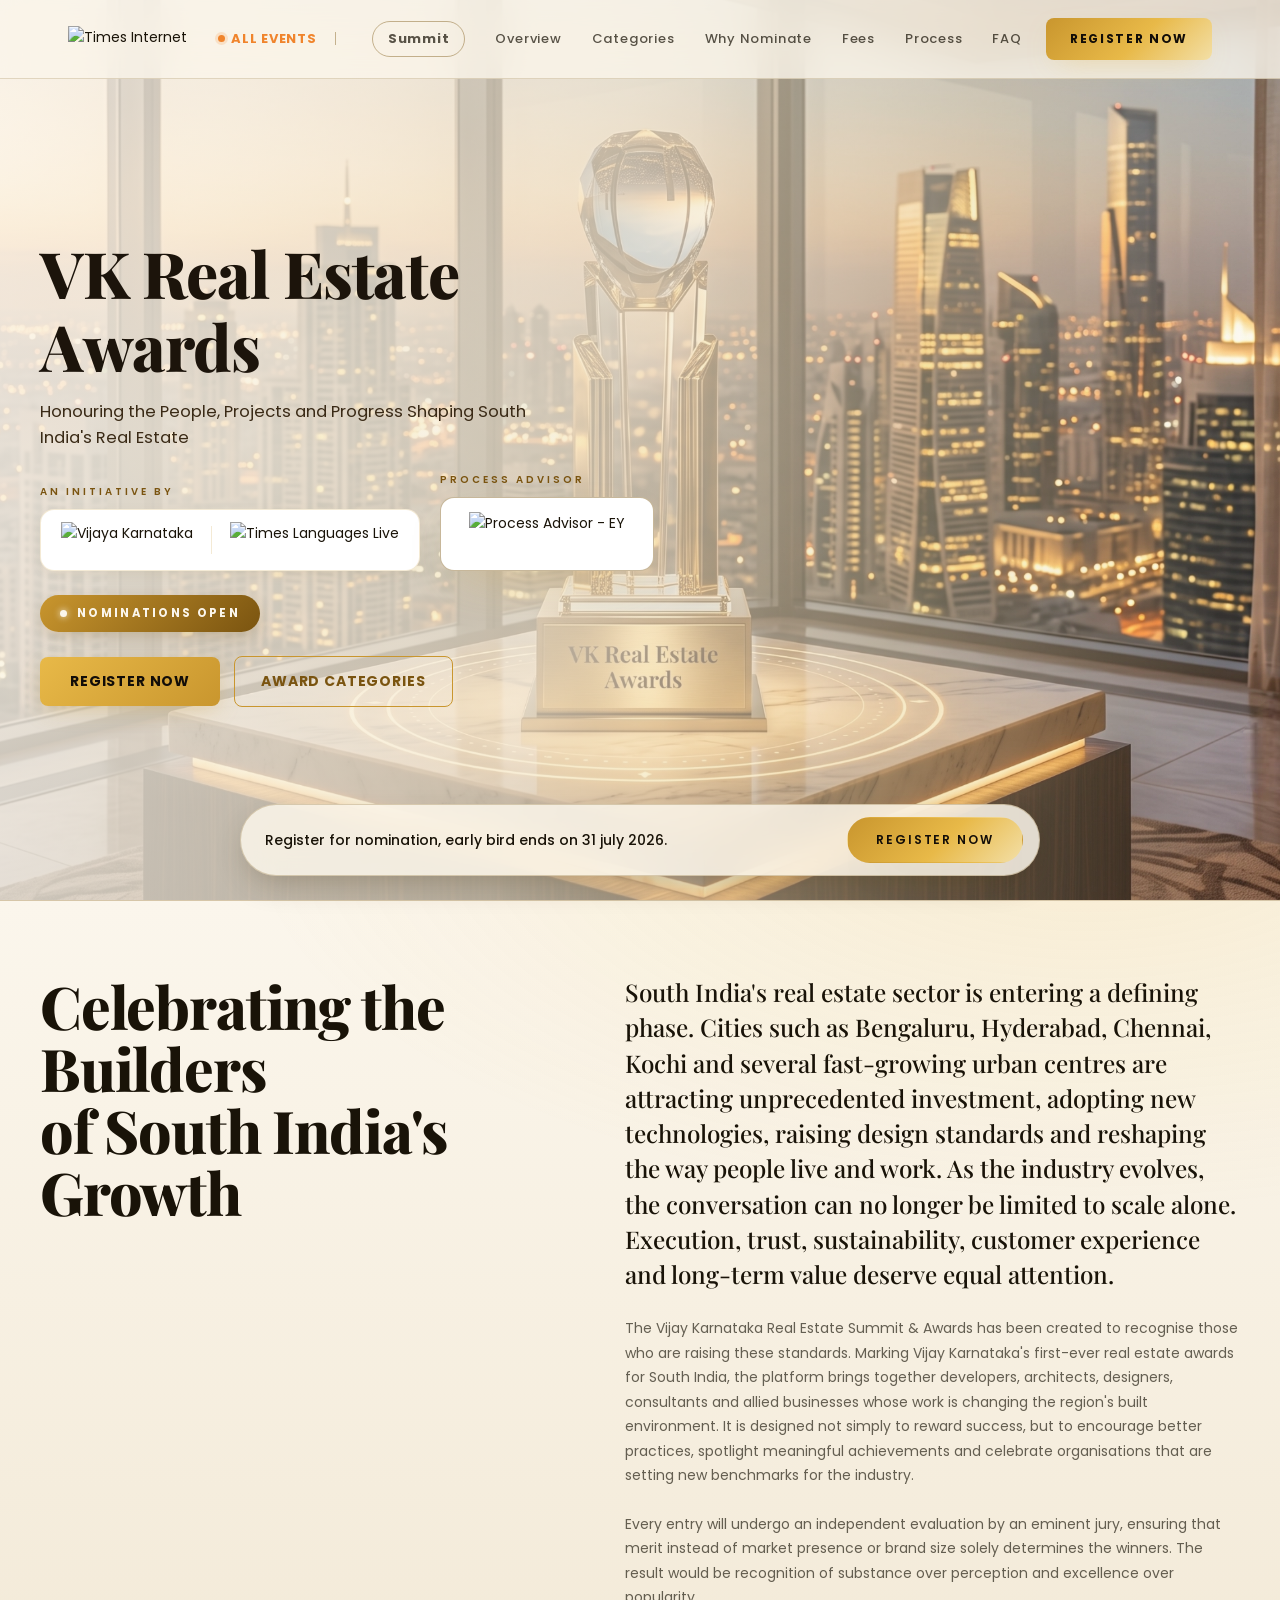
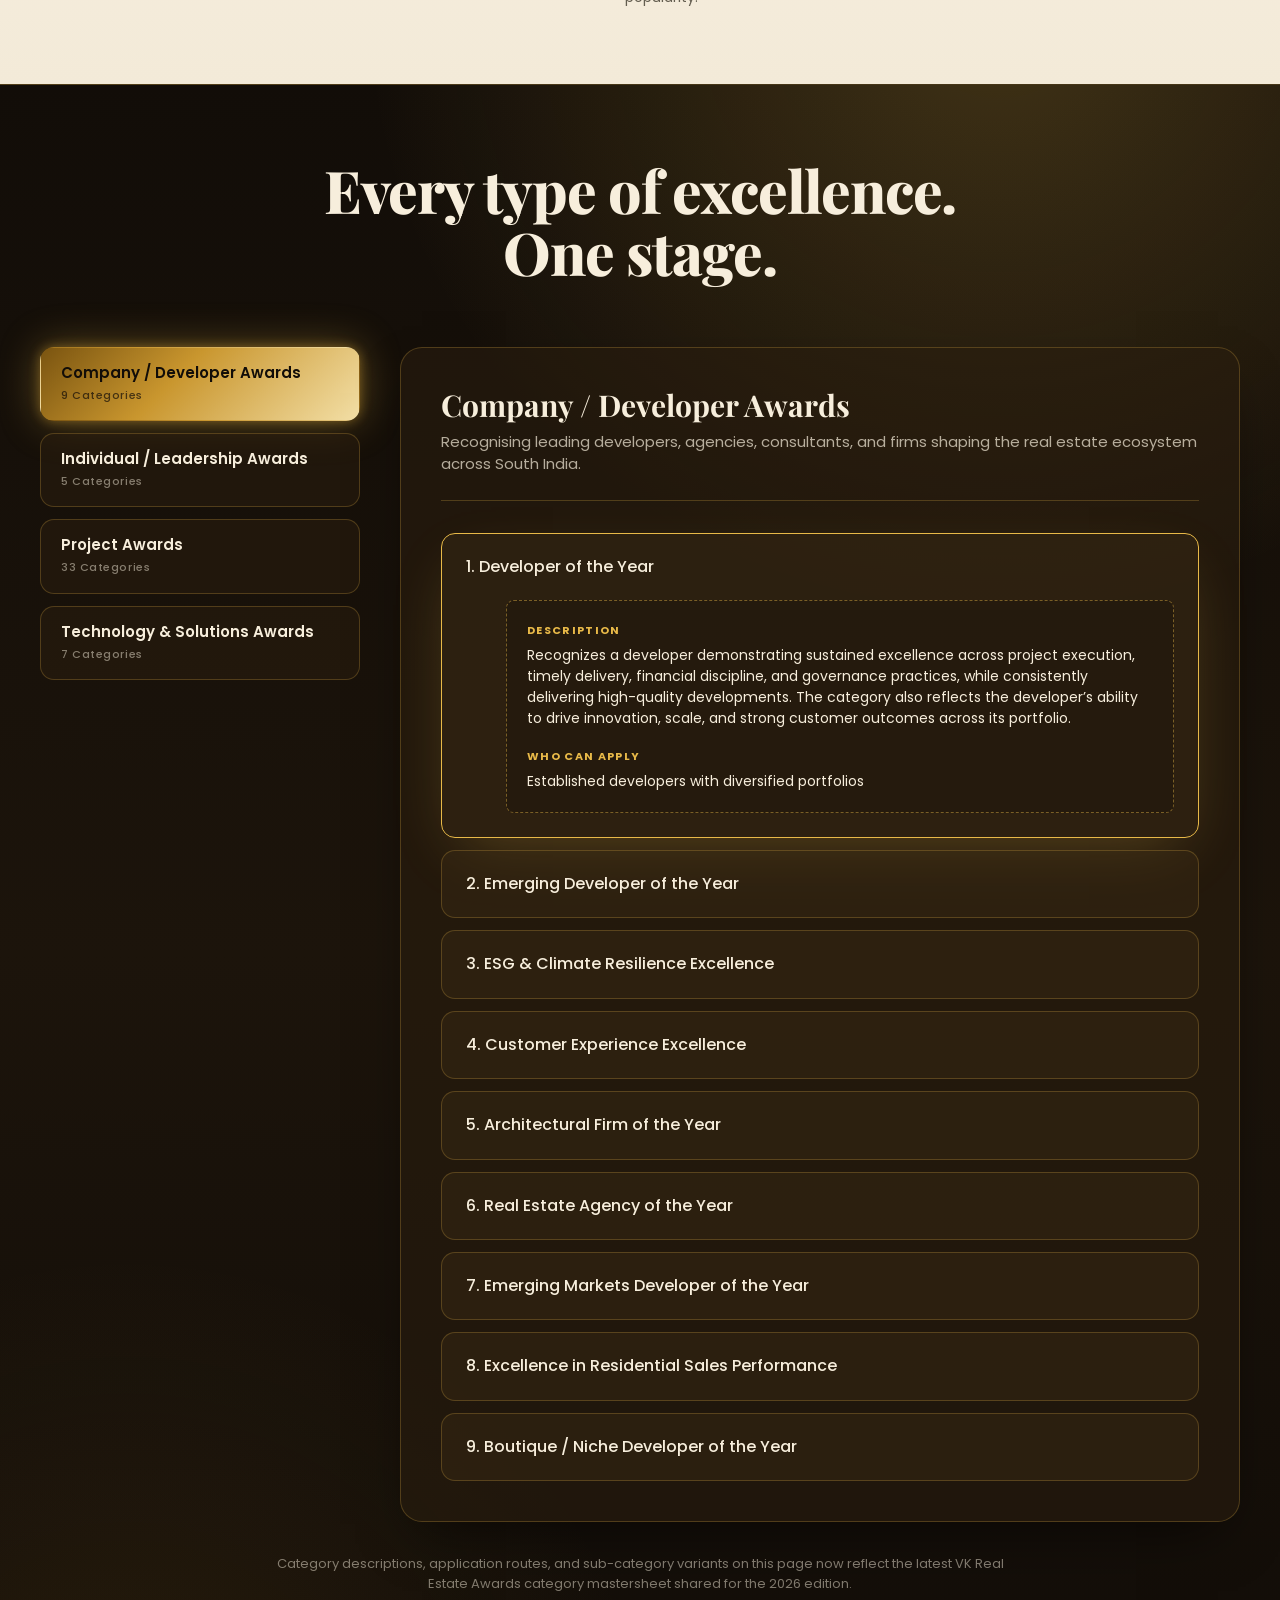
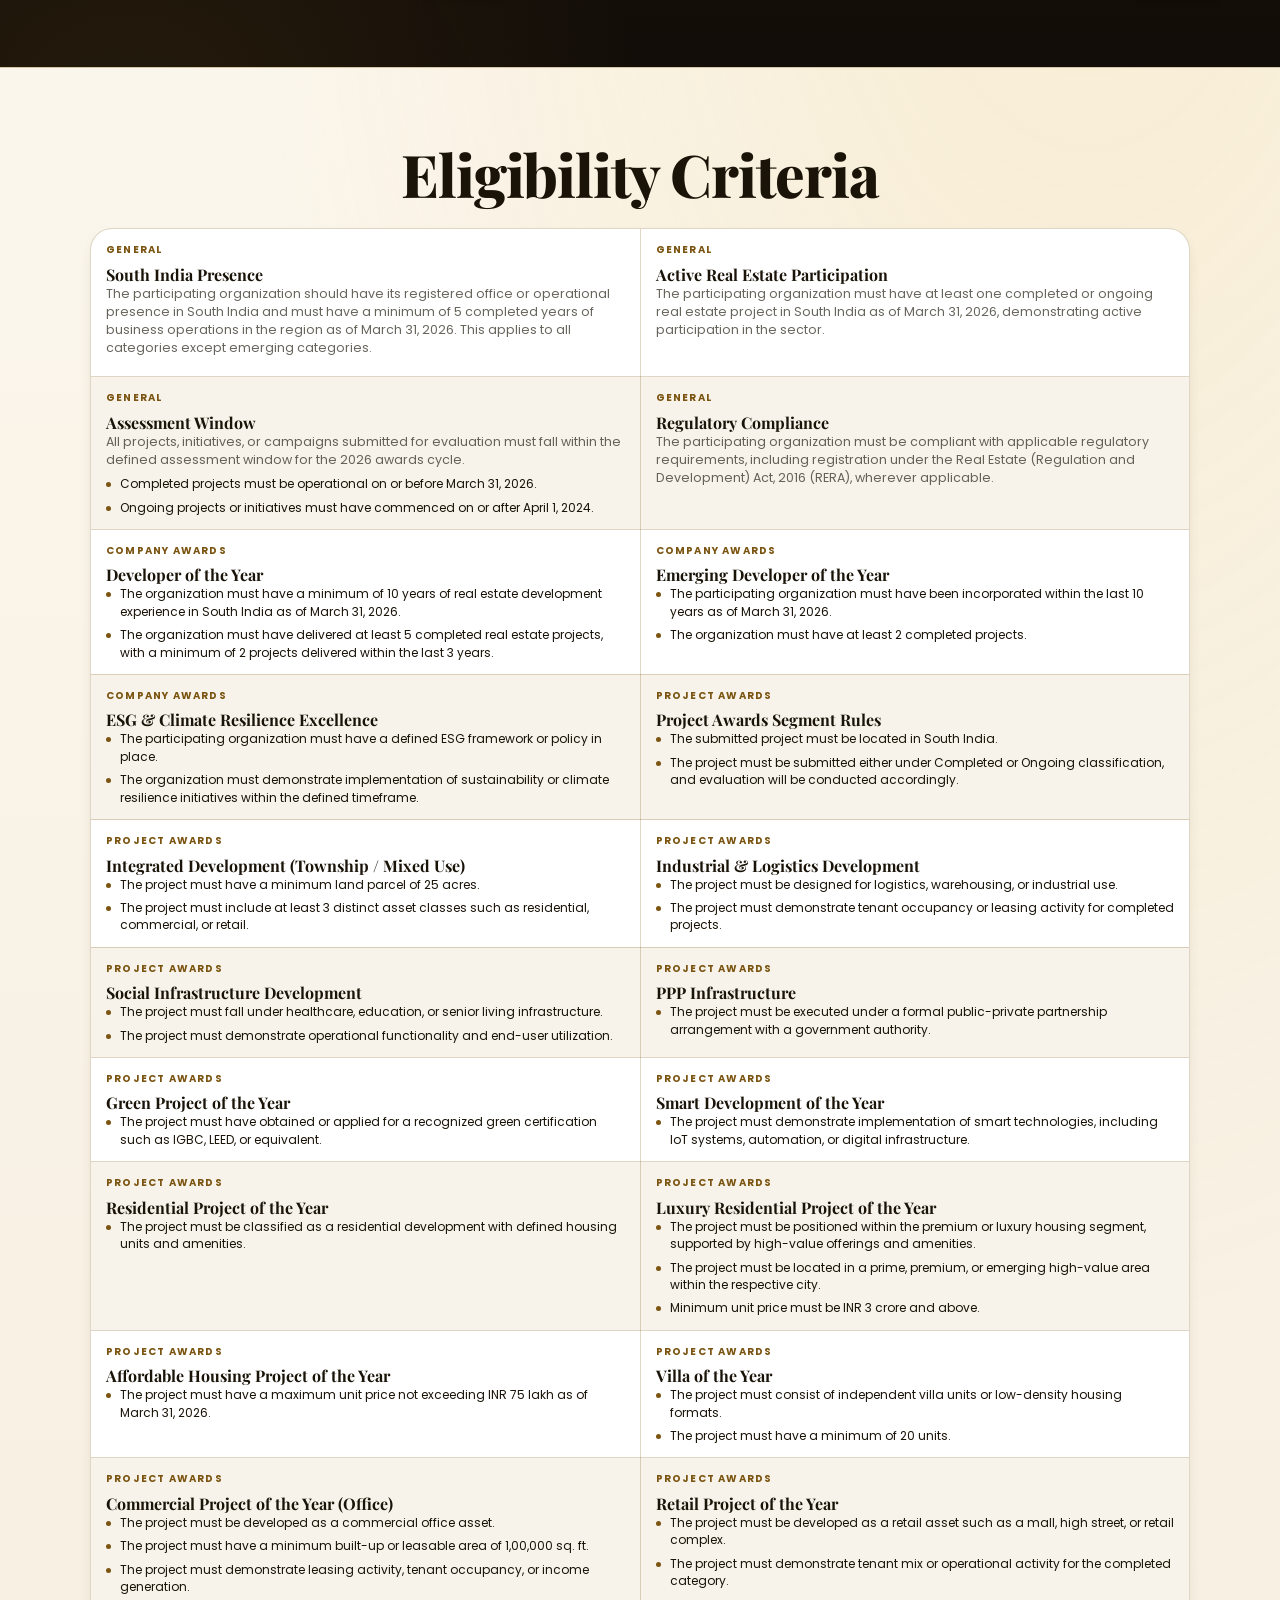
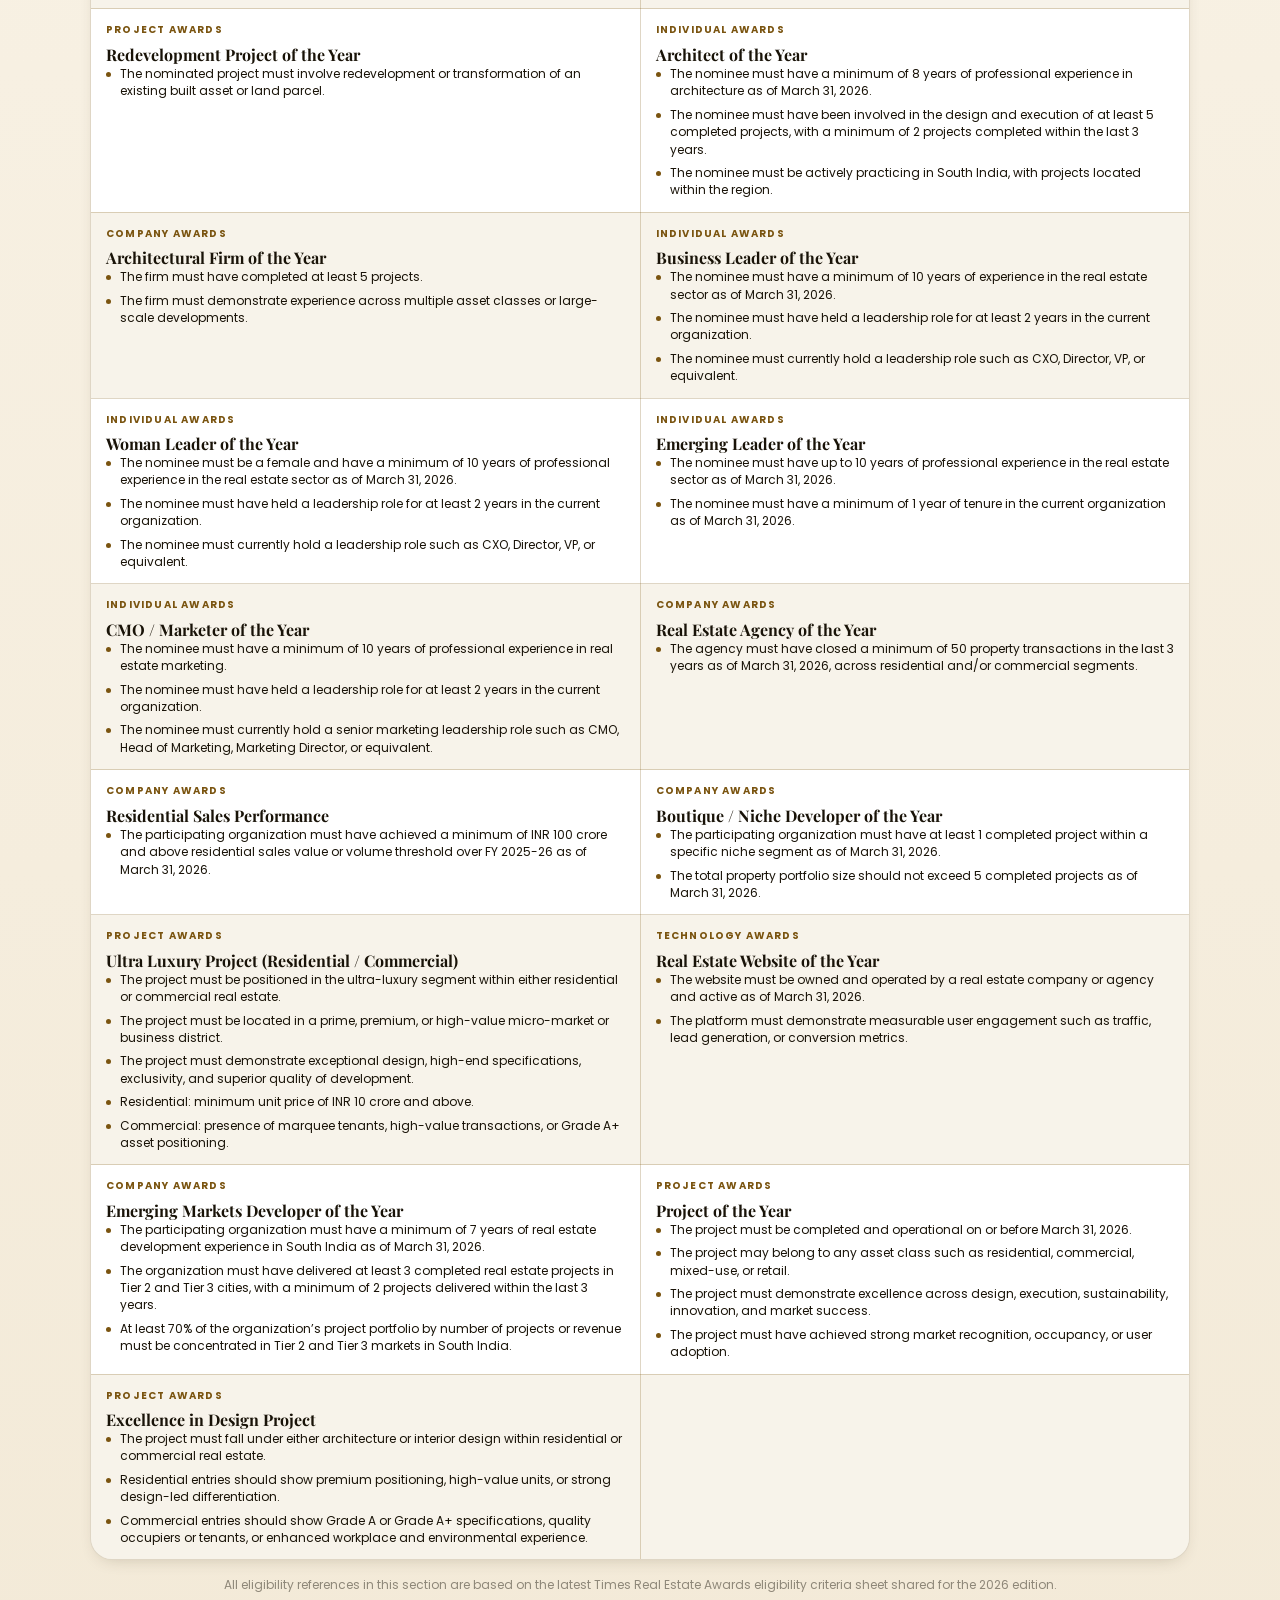
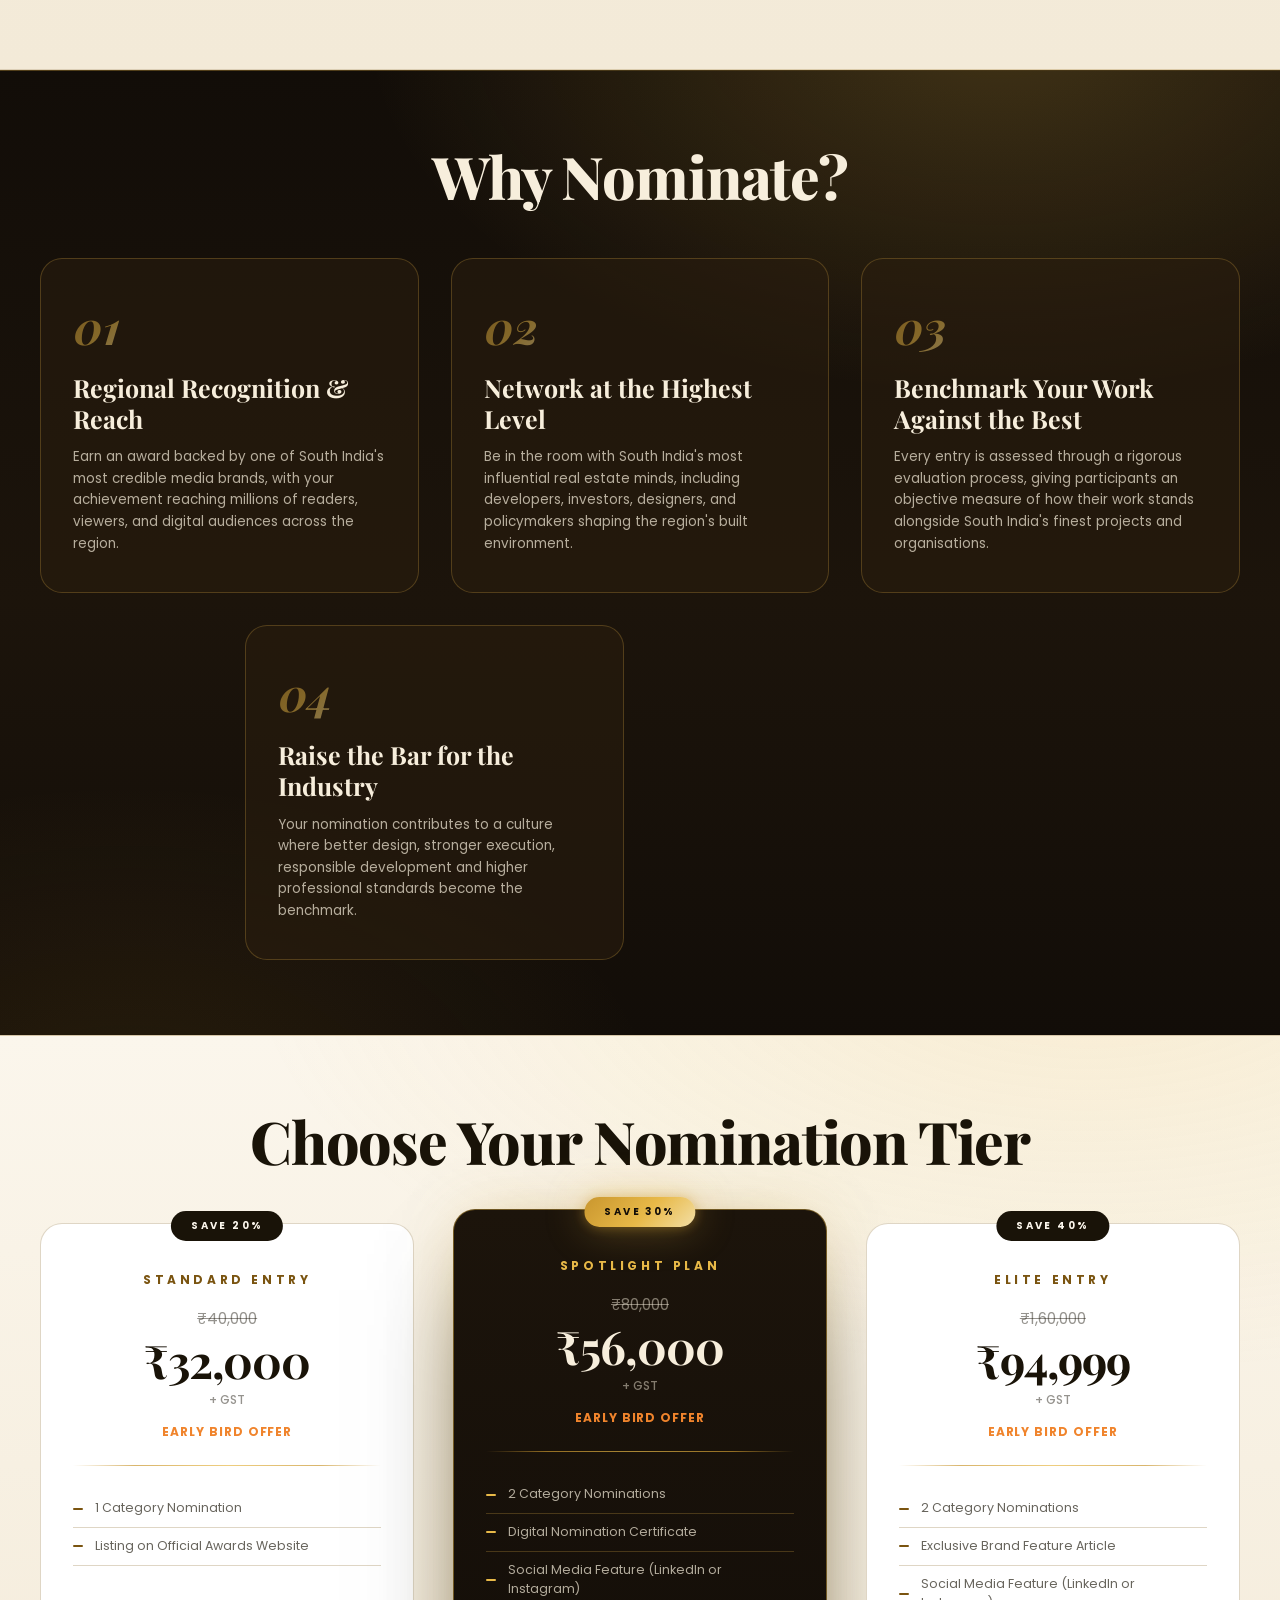
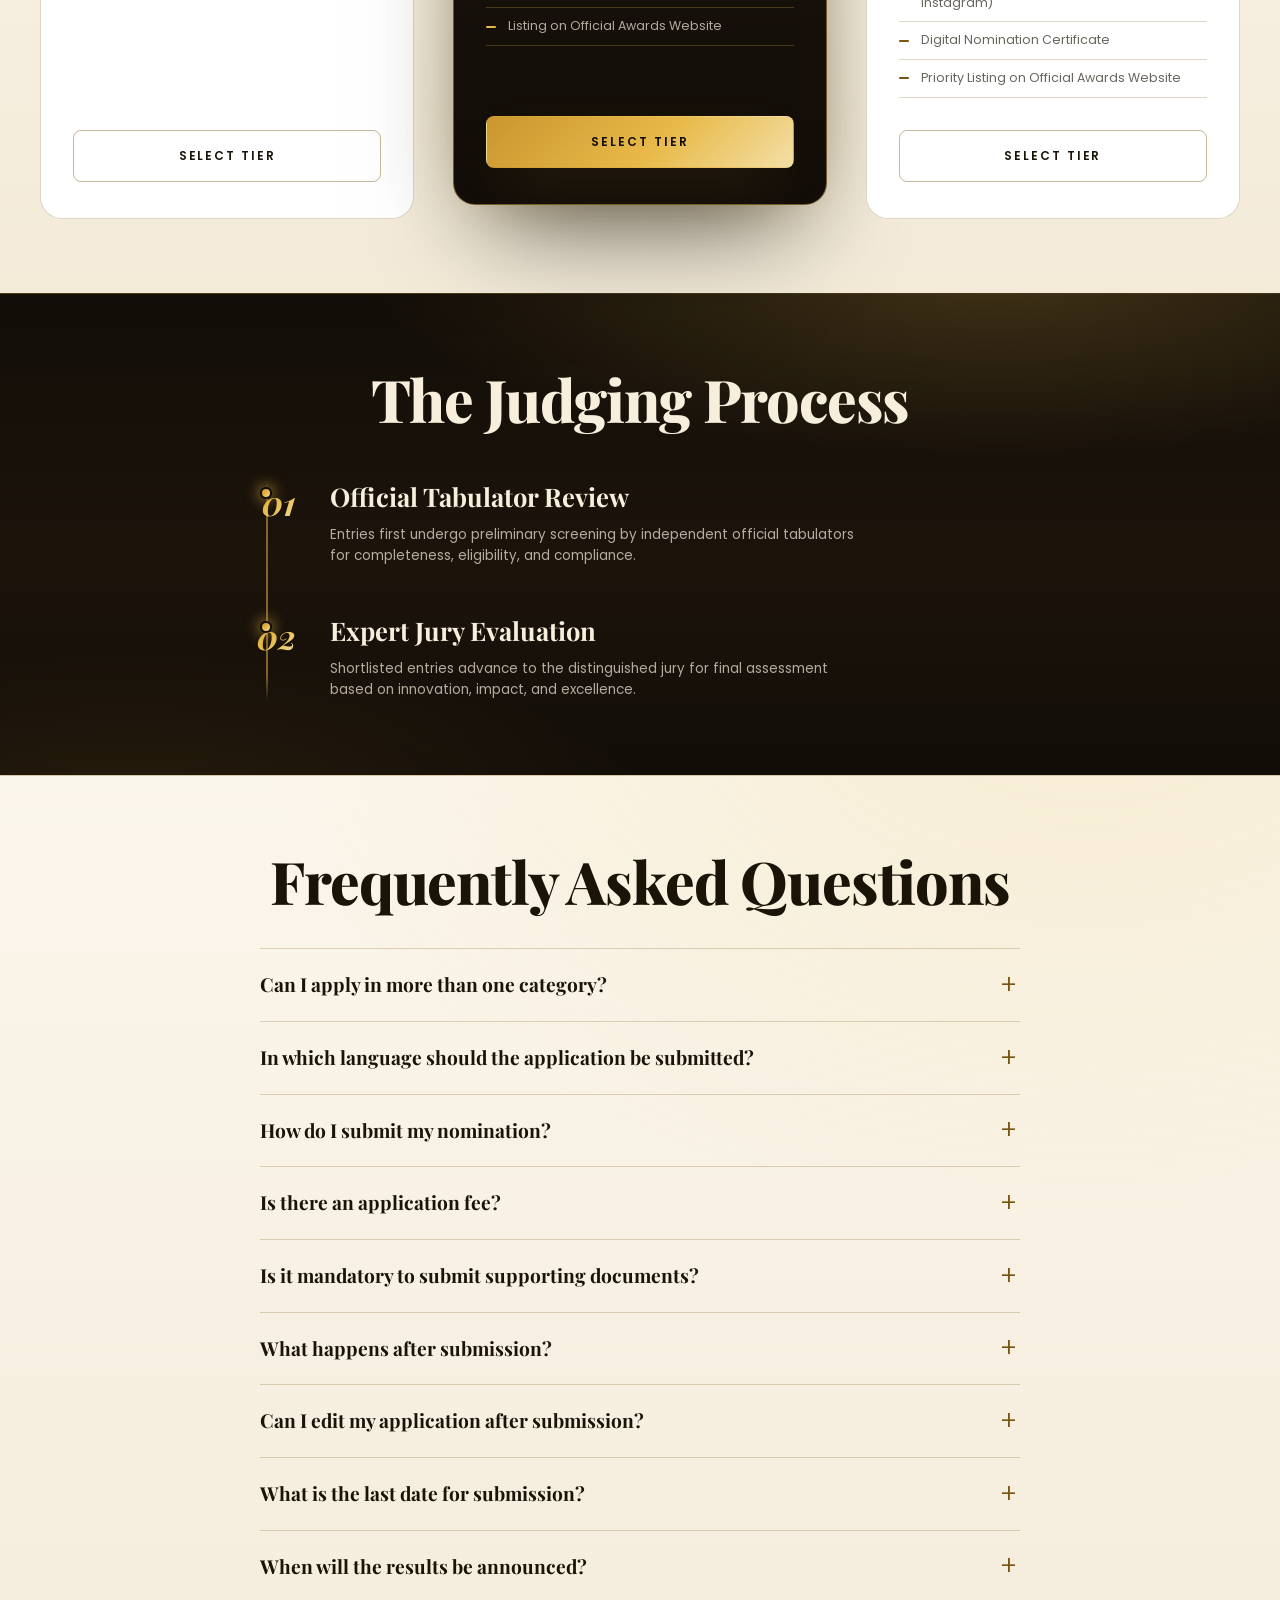
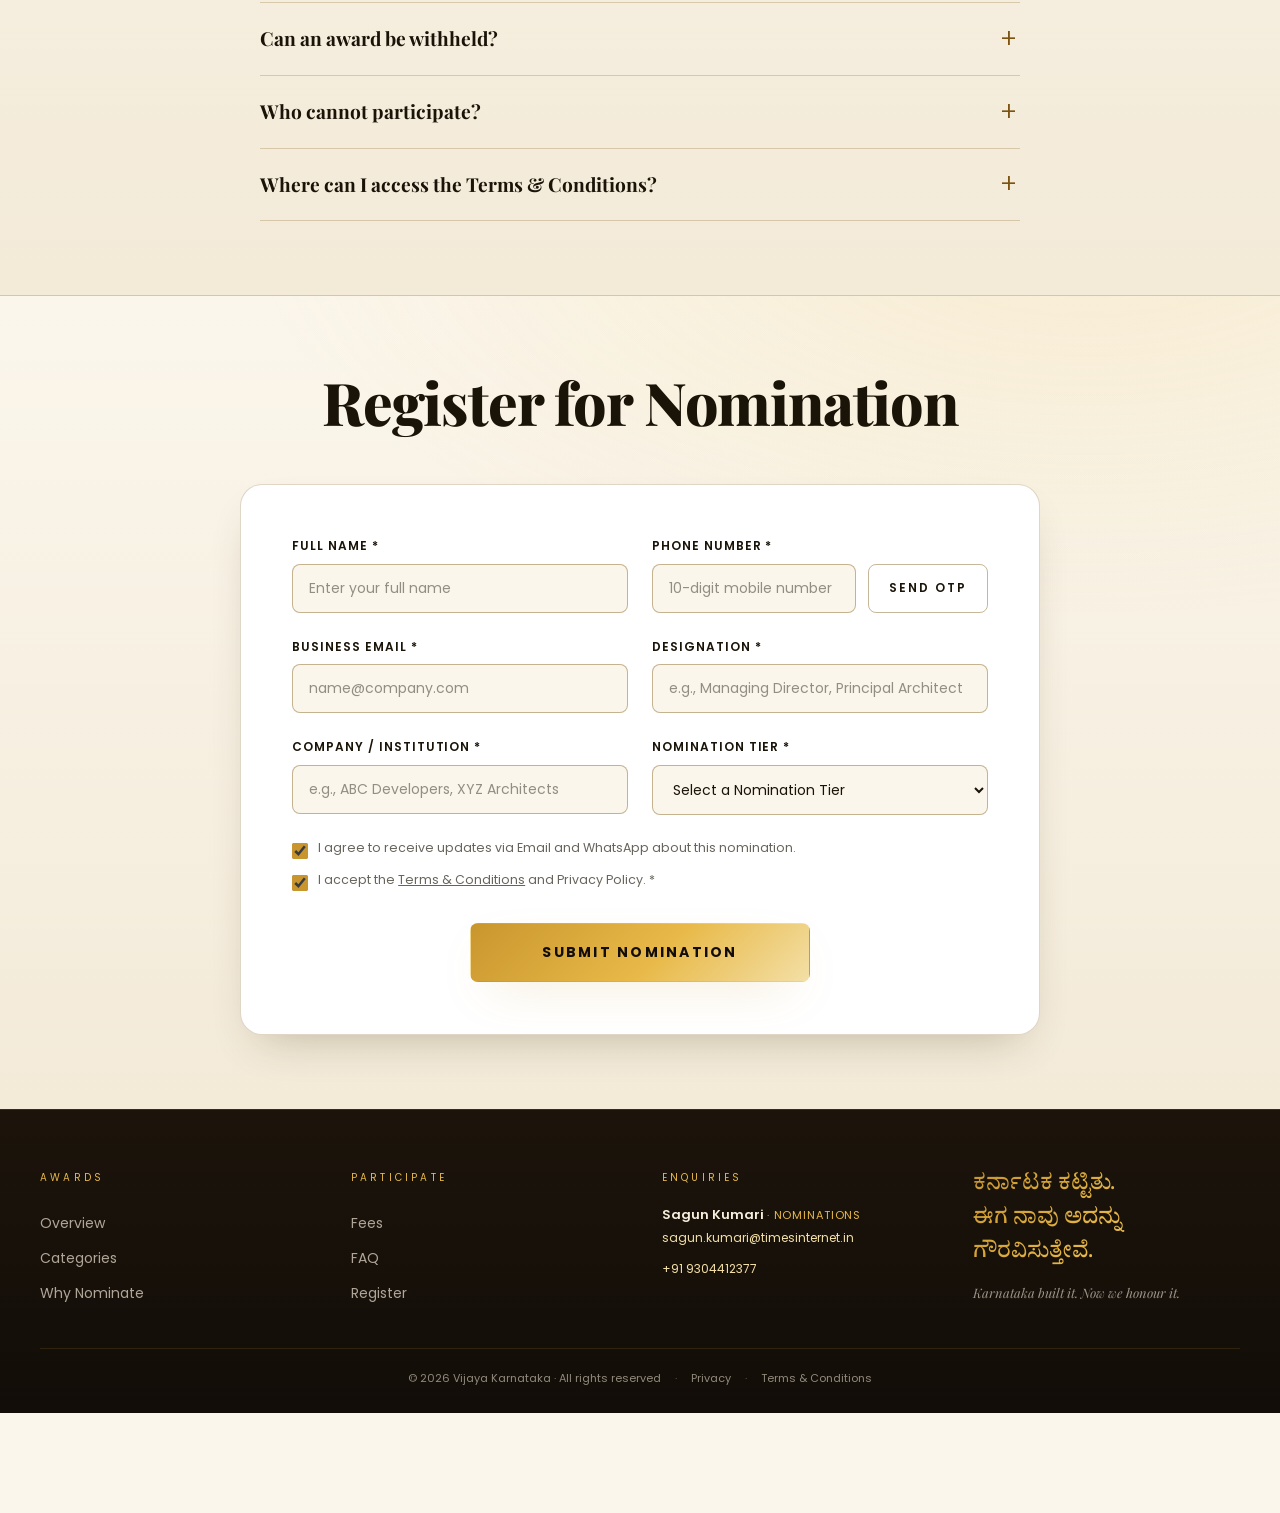
==== commit 1f03ff8d: "Cleanup unused assets and update summit page design" ====
--- a/awards.html
+++ b/awards.html
@@ -9,14 +9,15 @@
   <title>VK Real Estate Awards 2026 · Vijaya Karnataka</title>
   <link rel="canonical" href="https://timeslanguages.in/vkrealestate/awards">
   <meta property="og:title" content="VK Real Estate Awards 2026 · Vijaya Karnataka">
-  <meta property="og:description" content="Karnataka's most authoritative recognition of real estate excellence. Nominations open across 54 categories.">
+  <meta property="og:description"
+    content="Karnataka's most authoritative recognition of real estate excellence. Nominations open across 54 categories.">
   <meta property="og:url" content="https://timeslanguages.in/vkrealestate/awards">
   <meta name="google-site-verification" content="JYn_NFaOSK9Z4vPZe4n6l-aLTP_zoMrbmOEaUKy0l7o" />
   <!-- Google tag (gtag.js) -->
   <script async src="https://www.googletagmanager.com/gtag/js?id=G-6TLYWEPS3Y"></script>
   <script>
     window.dataLayer = window.dataLayer || [];
-    function gtag(){dataLayer.push(arguments);}
+    function gtag() { dataLayer.push(arguments); }
     gtag('js', new Date());
     gtag('config', 'G-6TLYWEPS3Y', { send_page_view: false });
     function trackPageView() {
@@ -39,24 +40,25 @@
     window.constants = JSON.parse(`{"grx_apikey":"g65c03bd1","fonts":{"desktop":"https://static.nbt.indiatimes.com/fonts/NotoSansDevanagari-Regular.woff2"},"envDetails":{"production":{"apiBaseURL":"https://payment.economictimes.indiatimes.com","langapiBaseURL":"https://setufeed.indiatimes.com","key":"Pu22y3mrty","tcc_productId":"tcc_may_26","grxApiKey":"g65c03bd1","eventHubBaseURL":"https://eventhub.indiatimes.com/api/public"},"testing":{"apiBaseURL":"https://payment-qa.economictimes.indiatimes.com","langapiBaseURL":"https://stgsetufeed.indiatimes.com","key":"Ty6gs3mO2a","tcc_productId":"tcc_may_qc","grxApiKey":"g65c03bd1","eventHubBaseURL":"https://staging-eventhub.indiatimes.com/api/public"}},"versions":{"desktopcss":"17june2026Desktop","mobilecss":"17june2026Mobile","stylecss":"17june2026","script":"17june2026","recoCore":"1.1.12","recoWeb":"1.0.25","recoFaq":"1.0.3","eventWire":"1.0.0"}}`);
     window.platform = "desktop";
   </script>
-  
+
 
   <!-- Fonts -->
   <link rel="preconnect" href="https://fonts.googleapis.com">
   <link rel="preconnect" href="https://fonts.gstatic.com" crossorigin>
   <link
-    href="https://fonts.googleapis.com/css2?family=Noto+Serif+Kannada:wght@400;500;600&family=Nunito+Sans:ital,wght@0,400;0,500;0,600;0,700;0,800;0,900;1,400;1,600;1,700&family=Poppins:wght@300;400;500;600;700&display=swap"
+    href="https://fonts.googleapis.com/css2?family=Noto+Serif+Kannada:wght@400;500;600&family=Playfair+Display:ital,wght@0,400;0,500;0,600;0,700;0,800;0,900;1,400;1,700&family=Poppins:wght@300;400;500;600;700&display=swap"
     rel="stylesheet">
 
 
-    <link rel="stylesheet" href="css/tokens.css">
-    <link rel="stylesheet" href="css/base.css">
-    <link rel="stylesheet" href="css/components.css">
-    <link rel="stylesheet" href="css/sections.css">
-    <link rel="stylesheet" href="css/responsive.css">
+  <link rel="stylesheet" href="css/tokens.css">
+  <link rel="stylesheet" href="css/base.css">
+  <link rel="stylesheet" href="css/components.css">
+  <link rel="stylesheet" href="css/sections.css">
+  <link rel="stylesheet" href="css/responsive.css">
 </head>
 
-<body data-constants='{"grx_apikey":"g65c03bd1","fonts":{"desktop":"https://static.nbt.indiatimes.com/fonts/NotoSansDevanagari-Regular.woff2"},"envDetails":{"production":{"apiBaseURL":"https://payment.economictimes.indiatimes.com","langapiBaseURL":"https://setufeed.indiatimes.com","key":"Pu22y3mrty","tcc_productId":"tcc_may_26","grxApiKey":"g65c03bd1","eventHubBaseURL":"https://eventhub.indiatimes.com/api/public"},"testing":{"apiBaseURL":"https://payment-qa.economictimes.indiatimes.com","langapiBaseURL":"https://stgsetufeed.indiatimes.com","key":"Ty6gs3mO2a","tcc_productId":"tcc_may_qc","grxApiKey":"g65c03bd1","eventHubBaseURL":"https://staging-eventhub.indiatimes.com/api/public"}},"versions":{"desktopcss":"17june2026Desktop","mobilecss":"17june2026Mobile","stylecss":"17june2026","script":"17june2026","recoCore":"1.1.12","recoWeb":"1.0.25","recoFaq":"1.0.3","eventWire":"1.0.0"}}'>
+<body class="has-sticky-dock"
+  data-constants='{"grx_apikey":"g65c03bd1","fonts":{"desktop":"https://static.nbt.indiatimes.com/fonts/NotoSansDevanagari-Regular.woff2"},"envDetails":{"production":{"apiBaseURL":"https://payment.economictimes.indiatimes.com","langapiBaseURL":"https://setufeed.indiatimes.com","key":"Pu22y3mrty","tcc_productId":"tcc_may_26","grxApiKey":"g65c03bd1","eventHubBaseURL":"https://eventhub.indiatimes.com/api/public"},"testing":{"apiBaseURL":"https://payment-qa.economictimes.indiatimes.com","langapiBaseURL":"https://stgsetufeed.indiatimes.com","key":"Ty6gs3mO2a","tcc_productId":"tcc_may_qc","grxApiKey":"g65c03bd1","eventHubBaseURL":"https://staging-eventhub.indiatimes.com/api/public"}},"versions":{"desktopcss":"17june2026Desktop","mobilecss":"17june2026Mobile","stylecss":"17june2026","script":"17june2026","recoCore":"1.1.12","recoWeb":"1.0.25","recoFaq":"1.0.3","eventWire":"1.0.0"}}'>
 
   <!-- ============================================================
        NAVBAR · Always present
@@ -87,2680 +89,2429 @@
     </div>
   </header>
 
-  <!-- ============================================================
-       1 · HERO
-       ============================================================ -->
-  <section class="hero" id="hero" data-section="hero" data-band="dark">
-
-    <div class="hero-content">
-      <div class="hero-initiative">
-        <span class="hero-initiative-label">An Initiative By</span>
-        <div class="hero-initiative-logos">
-          <div class="hero-initiative-logo">
-            <img src="https://vijaykarnataka.com/thumb/119164298/vijaykarnataka.jpg?width=474&resizemode=4"
-              alt="Vijaya Karnataka">
+  <section class="hero poster-theme" id="hero" data-section="hero" data-band="light">
+
+    <!-- Overlay for bg image readability -->
+    <div class="hero-bg-gradient"></div>
+
+    <!-- Content -->
+    <div class="hero-container">
+      <div class="hero-grid">
+
+        <!-- Left Column -->
+        <div class="hero-left-col">
+          <!-- Main Title -->
+          <h1 class="poster-headline">
+            <span class="line"><span class="line-inner">VK Real Estate</span></span>
+            <span class="line"><span class="line-inner">Awards</span></span>
+          </h1>
+
+          <!-- Subtitle Line -->
+          <p class="poster-subhead-1">
+            Honouring the People, Projects and Progress Shaping South India's Real Estate
+          </p>
+
+          <!-- Initiative Logos & Process Advisor Row -->
+          <div class="hero-partners-row poster-partners-row">
+            <div class="hero-initiative">
+              <span class="hero-initiative-label">An Initiative By</span>
+              <div class="hero-initiative-logos">
+                <div class="hero-initiative-logo">
+                  <img src="https://vijaykarnataka.com/thumb/119164298/vijaykarnataka.jpg?width=474&resizemode=4"
+                    alt="Vijaya Karnataka">
+                </div>
+                <span class="hero-initiative-sep" aria-hidden="true"></span>
+                <div class="hero-initiative-logo">
+                  <img src="https://static.langimg.com/photo/131008221.cms" alt="Times Languages Live">
+                </div>
+              </div>
+            </div>
+
+            <div class="hero-process-advisor">
+              <span class="hero-process-advisor-label">Process Advisor</span>
+              <div class="hero-process-advisor-card">
+                <div class="hero-process-advisor-logo">
+                  <img src="https://static.langimg.com/photo/128750468.cms" alt="Process Advisor - EY">
+                </div>
+              </div>
+            </div>
           </div>
-          <span class="hero-initiative-sep" aria-hidden="true"></span>
-          <div class="hero-initiative-logo">
-            <img src="https://static.langimg.com/photo/131008221.cms" alt="Times Languages Live">
+
+          <!-- Tagline Pill -->
+          <div class="poster-tagline-pill">
+            <span class="poster-tagline-dot"></span>
+            <span>Nominations Open</span>
+          </div>
+
+          <!-- CTAs -->
+          <div class="hero-ctas poster-ctas">
+            <a href="#contact" class="btn btn-poster-primary">Register Now</a>
+            <a href="#categories" class="btn btn-poster-ghost">Award Categories</a>
           </div>
         </div>
-      </div>
-
-      <h1 class="hero-title">
-        <span class="line"><span class="line-inner">VK Real Estate</span></span>
-        <span class="line"><span class="line-inner">Awards</span></span>
-      </h1>
-
-      <p class="hero-kannada-en">Honouring the People, Projects and Progress Shaping South India's Real Estate</p>
-
-      <p class="hero-tagline">
-        <span class="line"><span class="line-inner">Nominations Open</span></span>
-      </p>
-      <div class="hero-ctas">
-        <a href="#contact" class="btn btn-primary">Register Now</a>
-        <a href="#categories" class="btn btn-ghost">Award Categories</a>
+
       </div>
     </div>
   </section>
 
-    <!-- ============================================================
+  <!-- ============================================================
        2 · OVERVIEW · Executive Vision
        ============================================================ -->
-    <section class="overview" id="overview" data-section="overview">
-      <div class="overview-container">
-        <div class="overview-grid">
-          <div class="overview-headline">
-            <h2 class="section-display">Celebrating the Builders<br>of South India's Growth</h2>
+  <section class="overview" id="overview" data-section="overview">
+    <div class="overview-container">
+      <div class="overview-grid">
+        <div class="overview-headline">
+          <h2 class="section-display">Celebrating the Builders<br>of South India's Growth</h2>
+        </div>
+        <div class="overview-text">
+          <p class="overview-lead">
+            South India's real estate sector is entering a defining phase. Cities such as Bengaluru, Hyderabad,
+            Chennai, Kochi and several fast-growing urban centres are attracting unprecedented investment, adopting
+            new technologies, raising design standards and reshaping the way people live and work. As the industry
+            evolves, the conversation can no longer be limited to scale alone. Execution, trust, sustainability,
+            customer experience and long-term value deserve equal attention.
+          </p>
+          <p class="overview-body">
+            The Vijay Karnataka Real Estate Summit &amp; Awards has been created to recognise those who are raising
+            these standards. Marking Vijay Karnataka's first-ever real estate awards for South India, the platform
+            brings together developers, architects, designers, consultants and allied businesses whose work is
+            changing the region's built environment. It is designed not simply to reward success, but to encourage
+            better practices, spotlight meaningful achievements and celebrate organisations that are setting new
+            benchmarks for the industry.
+          </p>
+          <p class="overview-body">
+            Every entry will undergo an independent evaluation by an eminent jury, ensuring that merit instead of
+            market presence or brand size solely determines the winners. The result would be recognition of substance
+            over perception and excellence over popularity.
+          </p>
+        </div>
+      </div>
+    </div>
+  </section>
+
+  <!-- ============================================================
+       3 · CATEGORIES · Tabbed Atrium
+       ============================================================ -->
+
+  <section class="categories" id="categories" data-section="categories" data-band="dark">
+    <div class="cat-header">
+      <h2 class="section-display">Every type of excellence.<br>One stage.</h2>
+    </div>
+
+    <div class="categories-container">
+      <div class="categories-grid">
+        <aside class="cat-sidebar" role="tablist" aria-label="Award Pillars">
+
+          <button class="cat-tab-button active" role="tab" aria-selected="true" aria-controls="panel-developer"
+            id="tab-developer">
+            <span class="cat-tab-info">
+              <span class="cat-tab-title">Company / Developer Awards</span>
+              <span class="cat-tab-count">9 Categories</span>
+            </span>
+          </button>
+
+          <button class="cat-tab-button " role="tab" aria-selected="false" aria-controls="panel-leadership"
+            id="tab-leadership">
+            <span class="cat-tab-info">
+              <span class="cat-tab-title">Individual / Leadership Awards</span>
+              <span class="cat-tab-count">5 Categories</span>
+            </span>
+          </button>
+
+          <button class="cat-tab-button " role="tab" aria-selected="false" aria-controls="panel-project"
+            id="tab-project">
+            <span class="cat-tab-info">
+              <span class="cat-tab-title">Project Awards</span>
+              <span class="cat-tab-count">33 Categories</span>
+            </span>
+          </button>
+
+          <button class="cat-tab-button " role="tab" aria-selected="false" aria-controls="panel-technology"
+            id="tab-technology">
+            <span class="cat-tab-info">
+              <span class="cat-tab-title">Technology &amp; Solutions Awards</span>
+              <span class="cat-tab-count">7 Categories</span>
+            </span>
+          </button>
+
+        </aside>
+
+        <main class="cat-content">
+
+          <div class="cat-tab-panel active" id="panel-developer" role="tabpanel" aria-labelledby="tab-developer">
+            <div class="cat-panel-header">
+              <div class="cat-panel-details">
+                <h3 class="cat-panel-title">Company / Developer Awards</h3>
+                <p class="cat-panel-desc">Recognising leading developers, agencies, consultants, and firms shaping the
+                  real estate ecosystem across South India.</p>
+              </div>
+            </div>
+
+            <div class="cat-accordion">
+
+              <div class="acc-item active">
+                <button class="acc-header" aria-expanded="true" aria-controls="acc-body-1" id="acc-header-1">
+                  <span class="acc-title">1. Developer of the Year</span>
+                </button>
+                <div class="acc-body" id="acc-body-1" aria-labelledby="acc-header-1" style=&#34;max-height: none;&#34;>
+                  <div class="acc-content">
+                    <div class="acc-content-box">
+                      <div class="acc-meta-label">Description</div>
+                      <p class="acc-desc">Recognizes a developer demonstrating sustained excellence across project
+                        execution, timely delivery, financial discipline, and governance practices, while consistently
+                        delivering high-quality developments. The category also reflects the developer’s ability to
+                        drive innovation, scale, and strong customer outcomes across its portfolio.</p>
+
+                      <div class="acc-meta-label">Who Can Apply</div>
+                      <p class="acc-desc">Established developers with diversified portfolios</p>
+
+                    </div>
+                  </div>
+                </div>
+              </div>
+
+              <div class="acc-item ">
+                <button class="acc-header" aria-expanded="false" aria-controls="acc-body-2" id="acc-header-2">
+                  <span class="acc-title">2. Emerging Developer of the Year</span>
+                </button>
+                <div class="acc-body" id="acc-body-2" aria-labelledby="acc-header-2">
+                  <div class="acc-content">
+                    <div class="acc-content-box">
+                      <div class="acc-meta-label">Description</div>
+                      <p class="acc-desc">Recognizes a high-growth developer demonstrating strong execution, innovation,
+                        and rapid market positioning within a short operational period, with clear potential for
+                        scalability and sustained growth.</p>
+
+                      <div class="acc-meta-label">Who Can Apply</div>
+                      <p class="acc-desc">Developers established within last 10 years</p>
+
+                    </div>
+                  </div>
+                </div>
+              </div>
+
+              <div class="acc-item ">
+                <button class="acc-header" aria-expanded="false" aria-controls="acc-body-3" id="acc-header-3">
+                  <span class="acc-title">3. ESG &amp; Climate Resilience Excellence</span>
+                </button>
+                <div class="acc-body" id="acc-body-3" aria-labelledby="acc-header-3">
+                  <div class="acc-content">
+                    <div class="acc-content-box">
+                      <div class="acc-meta-label">Description</div>
+                      <p class="acc-desc">Recognizes organizations embedding ESG principles and climate resilience
+                        strategies into development and operations, contributing to responsible and sustainable growth.
+                      </p>
+
+                      <div class="acc-meta-label">Who Can Apply</div>
+                      <p class="acc-desc">Developers, REITs</p>
+
+                    </div>
+                  </div>
+                </div>
+              </div>
+
+              <div class="acc-item ">
+                <button class="acc-header" aria-expanded="false" aria-controls="acc-body-4" id="acc-header-4">
+                  <span class="acc-title">4. Customer Experience Excellence</span>
+                </button>
+                <div class="acc-body" id="acc-body-4" aria-labelledby="acc-header-4">
+                  <div class="acc-content">
+                    <div class="acc-content-box">
+                      <div class="acc-meta-label">Description</div>
+                      <p class="acc-desc">Recognizes real estate organizations delivering superior end-to-end customer
+                        experience across the lifecycle, from inquiry to post-possession services.</p>
+
+                      <div class="acc-meta-label">Who Can Apply</div>
+                      <p class="acc-desc">Developers</p>
+
+                    </div>
+                  </div>
+                </div>
+              </div>
+
+              <div class="acc-item ">
+                <button class="acc-header" aria-expanded="false" aria-controls="acc-body-5" id="acc-header-5">
+                  <span class="acc-title">5. Architectural Firm of the Year</span>
+                </button>
+                <div class="acc-body" id="acc-body-5" aria-labelledby="acc-header-5">
+                  <div class="acc-content">
+                    <div class="acc-content-box">
+                      <div class="acc-meta-label">Description</div>
+                      <p class="acc-desc">Recognizes an architectural firm that has delivered consistent design
+                        excellence across multiple projects, demonstrating scale, diversity of portfolio, and sustained
+                        contribution to industry benchmarks.</p>
+
+                      <div class="acc-meta-label">Who Can Apply</div>
+                      <p class="acc-desc">Architectural firms</p>
+
+                    </div>
+                  </div>
+                </div>
+              </div>
+
+              <div class="acc-item ">
+                <button class="acc-header" aria-expanded="false" aria-controls="acc-body-6" id="acc-header-6">
+                  <span class="acc-title">6. Real Estate Agency of the Year</span>
+                </button>
+                <div class="acc-body" id="acc-body-6" aria-labelledby="acc-header-6">
+                  <div class="acc-content">
+                    <div class="acc-content-box">
+                      <div class="acc-meta-label">Description</div>
+                      <p class="acc-desc">Recognizes a real estate agency that has demonstrated outstanding performance
+                        in property transactions, client servicing, market reach, and business growth, while maintaining
+                        high standards of professionalism and trust.</p>
+
+                      <div class="acc-meta-label">Who Can Apply</div>
+                      <p class="acc-desc">Real estate brokerage firms and property advisory companies; Institutional
+                        real estate consultants (residential and/or commercial)</p>
+
+                    </div>
+                  </div>
+                </div>
+              </div>
+
+              <div class="acc-item ">
+                <button class="acc-header" aria-expanded="false" aria-controls="acc-body-7" id="acc-header-7">
+                  <span class="acc-title">7. Emerging Markets Developer of the Year</span>
+                </button>
+                <div class="acc-body" id="acc-body-7" aria-labelledby="acc-header-7">
+                  <div class="acc-content">
+                    <div class="acc-content-box">
+                      <div class="acc-meta-label">Description</div>
+                      <p class="acc-desc">Recognizes a developer that has demonstrated exceptional performance in South
+                        India’s emerging real estate markets (Tier 2 &amp; Tier 3 cities), showcasing strong local
+                        market expertise, consistent project execution, high-quality development, and a meaningful
+                        contribution to regional urban growth and infrastructure expansion.</p>
+
+                      <div class="acc-meta-label">Who Can Apply</div>
+                      <p class="acc-desc">Developers primarily operating in Tier 2 / Tier 3 cities</p>
+
+                    </div>
+                  </div>
+                </div>
+              </div>
+
+              <div class="acc-item ">
+                <button class="acc-header" aria-expanded="false" aria-controls="acc-body-8" id="acc-header-8">
+                  <span class="acc-title">8. Excellence in Residential Sales Performance</span>
+                </button>
+                <div class="acc-body" id="acc-body-8" aria-labelledby="acc-header-8">
+                  <div class="acc-content">
+                    <div class="acc-content-box">
+                      <div class="acc-meta-label">Description</div>
+                      <p class="acc-desc">Recognizes outstanding achievement in residential sales based on volume,
+                        value, absorption rates, and sustained performance driven by effective strategies and customer
+                        engagement.</p>
+
+                      <div class="acc-meta-label">Who Can Apply</div>
+                      <p class="acc-desc">Real estate developers</p>
+
+                    </div>
+                  </div>
+                </div>
+              </div>
+
+              <div class="acc-item ">
+                <button class="acc-header" aria-expanded="false" aria-controls="acc-body-9" id="acc-header-9">
+                  <span class="acc-title">9. Boutique / Niche Developer of the Year</span>
+                </button>
+                <div class="acc-body" id="acc-body-9" aria-labelledby="acc-header-9">
+                  <div class="acc-content">
+                    <div class="acc-content-box">
+                      <div class="acc-meta-label">Description</div>
+                      <p class="acc-desc">Recognizes a developer specializing in a focused segment who delivers
+                        high-quality, differentiated projects with strong attention to detail, innovation, and design
+                        excellence.</p>
+
+                      <div class="acc-meta-label">Who Can Apply</div>
+                      <p class="acc-desc">Developers focused on niche segments (luxury villas, themed residences,
+                        design-led projects)</p>
+
+                    </div>
+                  </div>
+                </div>
+              </div>
+
+            </div>
           </div>
-          <div class="overview-text">
-            <p class="overview-lead">
-              South India's real estate sector is entering a defining phase. Cities such as Bengaluru, Hyderabad,
-              Chennai, Kochi and several fast-growing urban centres are attracting unprecedented investment, adopting
-              new technologies, raising design standards and reshaping the way people live and work. As the industry
-              evolves, the conversation can no longer be limited to scale alone. Execution, trust, sustainability,
-              customer experience and long-term value deserve equal attention.
-            </p>
-            <p class="overview-body">
-              The Vijay Karnataka Real Estate Summit &amp; Awards has been created to recognise those who are raising
-              these standards. Marking Vijay Karnataka's first-ever real estate awards for South India, the platform
-              brings together developers, architects, designers, consultants and allied businesses whose work is
-              changing the region's built environment. It is designed not simply to reward success, but to encourage
-              better practices, spotlight meaningful achievements and celebrate organisations that are setting new
-              benchmarks for the industry.
-            </p>
-            <p class="overview-body">
-              Every entry will undergo an independent evaluation by an eminent jury, ensuring that merit instead of
-              market presence or brand size solely determines the winners. The result would be recognition of substance
-              over perception and excellence over popularity.
-            </p>
+
+          <div class="cat-tab-panel " id="panel-leadership" role="tabpanel" aria-labelledby="tab-leadership">
+            <div class="cat-panel-header">
+              <div class="cat-panel-details">
+                <h3 class="cat-panel-title">Individual / Leadership Awards</h3>
+                <p class="cat-panel-desc">Honouring the individuals whose leadership, judgment, and long-term
+                  contribution have shaped the industry.</p>
+              </div>
+            </div>
+
+            <div class="cat-accordion">
+
+              <div class="acc-item ">
+                <button class="acc-header" aria-expanded="false" aria-controls="acc-body-10" id="acc-header-10">
+                  <span class="acc-title">1. Architect of the Year</span>
+                </button>
+                <div class="acc-body" id="acc-body-10" aria-labelledby="acc-header-10">
+                  <div class="acc-content">
+                    <div class="acc-content-box">
+                      <div class="acc-meta-label">Description</div>
+                      <p class="acc-desc">Recognizes an individual architect who has demonstrated outstanding design
+                        leadership, creativity, and innovation, delivering impactful projects and influencing
+                        architectural thinking in the real estate sector.</p>
+
+                      <div class="acc-meta-label">Who Can Apply</div>
+                      <p class="acc-desc">Registered architects</p>
+
+                    </div>
+                  </div>
+                </div>
+              </div>
+
+              <div class="acc-item ">
+                <button class="acc-header" aria-expanded="false" aria-controls="acc-body-11" id="acc-header-11">
+                  <span class="acc-title">2. Business Leader of the Year</span>
+                </button>
+                <div class="acc-body" id="acc-body-11" aria-labelledby="acc-header-11">
+                  <div class="acc-content">
+                    <div class="acc-content-box">
+                      <div class="acc-meta-label">Description</div>
+                      <p class="acc-desc">Recognizes a leader who has demonstrated exceptional vision, strategic
+                        leadership, and execution, driving organizational growth, innovation, and significant influence
+                        within the real estate industry.</p>
+
+                      <div class="acc-meta-label">Who Can Apply</div>
+                      <p class="acc-desc">CXOs and business heads</p>
+
+                    </div>
+                  </div>
+                </div>
+              </div>
+
+              <div class="acc-item ">
+                <button class="acc-header" aria-expanded="false" aria-controls="acc-body-12" id="acc-header-12">
+                  <span class="acc-title">3. Woman Leader of the Year</span>
+                </button>
+                <div class="acc-body" id="acc-body-12" aria-labelledby="acc-header-12">
+                  <div class="acc-content">
+                    <div class="acc-content-box">
+                      <div class="acc-meta-label">Description</div>
+                      <p class="acc-desc">Recognizes a woman leader who has demonstrated exemplary leadership, strong
+                        business impact, and significant contribution to the real estate sector, while championing
+                        diversity, inclusion, and industry advancement.</p>
+
+                      <div class="acc-meta-label">Who Can Apply</div>
+                      <p class="acc-desc">-</p>
+
+                    </div>
+                  </div>
+                </div>
+              </div>
+
+              <div class="acc-item ">
+                <button class="acc-header" aria-expanded="false" aria-controls="acc-body-13" id="acc-header-13">
+                  <span class="acc-title">4. Emerging Leader of the Year</span>
+                </button>
+                <div class="acc-body" id="acc-body-13" aria-labelledby="acc-header-13">
+                  <div class="acc-content">
+                    <div class="acc-content-box">
+                      <div class="acc-meta-label">Description</div>
+                      <p class="acc-desc">Recognizes a young professional who has demonstrated strong leadership
+                        potential, innovation, and measurable impact, contributing meaningfully to the growth and
+                        transformation of the real estate sector.</p>
+
+                      <div class="acc-meta-label">Who Can Apply</div>
+                      <p class="acc-desc">Young leaders / entrepreneurs</p>
+
+                    </div>
+                  </div>
+                </div>
+              </div>
+
+              <div class="acc-item ">
+                <button class="acc-header" aria-expanded="false" aria-controls="acc-body-14" id="acc-header-14">
+                  <span class="acc-title">5. CMO / Marketer of the Year</span>
+                </button>
+                <div class="acc-body" id="acc-body-14" aria-labelledby="acc-header-14">
+                  <div class="acc-content">
+                    <div class="acc-content-box">
+                      <div class="acc-meta-label">Description</div>
+                      <p class="acc-desc">Recognizes an outstanding marketing leader who has demonstrated excellence in
+                        brand building, demand generation, digital innovation, and customer engagement in the real
+                        estate sector.</p>
+
+                      <div class="acc-meta-label">Who Can Apply</div>
+                      <p class="acc-desc">CMO, Head of Marketing, Marketing Director or equivalent</p>
+
+                    </div>
+                  </div>
+                </div>
+              </div>
+
+            </div>
+          </div>
+
+          <div class="cat-tab-panel " id="panel-project" role="tabpanel" aria-labelledby="tab-project">
+            <div class="cat-panel-header">
+              <div class="cat-panel-details">
+                <h3 class="cat-panel-title">Project Awards</h3>
+                <p class="cat-panel-desc">Celebrating standout developments across residential, commercial,
+                  infrastructure, and mixed-use formats.</p>
+              </div>
+            </div>
+
+            <div class="cat-accordion">
+
+              <div class="acc-item ">
+                <button class="acc-header" aria-expanded="false" aria-controls="acc-body-15" id="acc-header-15">
+                  <span class="acc-title">1a. Excellence in Integrated Development (Township / Mixed Use) - Completed
+                    Projects</span>
+                </button>
+                <div class="acc-body" id="acc-body-15" aria-labelledby="acc-header-15">
+                  <div class="acc-content">
+                    <div class="acc-content-box">
+                      <div class="acc-meta-label">Description</div>
+                      <p class="acc-desc">Recognizes large-scale developments integrating residential, commercial, and
+                        social infrastructure to deliver a sustainable live-work-play ecosystem. The category evaluates
+                        long-term livability and integrated planning outcomes.</p>
+
+                      <div class="acc-meta-label">Who Can Apply</div>
+                      <p class="acc-desc">Township and mixed-use developers</p>
+
+                    </div>
+                  </div>
+                </div>
+              </div>
+
+              <div class="acc-item ">
+                <button class="acc-header" aria-expanded="false" aria-controls="acc-body-16" id="acc-header-16">
+                  <span class="acc-title">1b. Excellence in Integrated Development (Township / Mixed Use) - Ongoing
+                    Projects</span>
+                </button>
+                <div class="acc-body" id="acc-body-16" aria-labelledby="acc-header-16">
+                  <div class="acc-content">
+                    <div class="acc-content-box">
+                      <div class="acc-meta-label">Description</div>
+                      <p class="acc-desc">Recognizes large-scale developments integrating residential, commercial, and
+                        social infrastructure to deliver a sustainable live-work-play ecosystem. The category evaluates
+                        long-term livability and integrated planning outcomes.</p>
+
+                      <div class="acc-meta-label">Who Can Apply</div>
+                      <p class="acc-desc">Township and mixed-use developers</p>
+
+                    </div>
+                  </div>
+                </div>
+              </div>
+
+              <div class="acc-item ">
+                <button class="acc-header" aria-expanded="false" aria-controls="acc-body-17" id="acc-header-17">
+                  <span class="acc-title">2a. Excellence in Industrial &amp; Logistics Development - Completed
+                    Projects</span>
+                </button>
+                <div class="acc-body" id="acc-body-17" aria-labelledby="acc-header-17">
+                  <div class="acc-content">
+                    <div class="acc-content-box">
+                      <div class="acc-meta-label">Description</div>
+                      <p class="acc-desc">Recognizes developments enabling efficient logistics and warehousing
+                        ecosystems through strong connectivity, scalability, and operational efficiency.</p>
+
+                      <div class="acc-meta-label">Who Can Apply</div>
+                      <p class="acc-desc">Industrial/logistics developers</p>
+
+                    </div>
+                  </div>
+                </div>
+              </div>
+
+              <div class="acc-item ">
+                <button class="acc-header" aria-expanded="false" aria-controls="acc-body-18" id="acc-header-18">
+                  <span class="acc-title">2b. Excellence in Industrial &amp; Logistics Development - Ongoing
+                    Projects</span>
+                </button>
+                <div class="acc-body" id="acc-body-18" aria-labelledby="acc-header-18">
+                  <div class="acc-content">
+                    <div class="acc-content-box">
+                      <div class="acc-meta-label">Description</div>
+                      <p class="acc-desc">Recognizes developments enabling efficient logistics and warehousing
+                        ecosystems through strong connectivity, scalability, and operational efficiency.</p>
+
+                      <div class="acc-meta-label">Who Can Apply</div>
+                      <p class="acc-desc">Industrial/logistics developers</p>
+
+                    </div>
+                  </div>
+                </div>
+              </div>
+
+              <div class="acc-item ">
+                <button class="acc-header" aria-expanded="false" aria-controls="acc-body-19" id="acc-header-19">
+                  <span class="acc-title">3a. Excellence in Social Infrastructure Development - Completed
+                    Projects</span>
+                </button>
+                <div class="acc-body" id="acc-body-19" aria-labelledby="acc-header-19">
+                  <div class="acc-content">
+                    <div class="acc-content-box">
+                      <div class="acc-meta-label">Description</div>
+                      <p class="acc-desc">Recognizes projects addressing healthcare, education, or senior living needs,
+                        delivering accessibility, functionality, and measurable community impact.</p>
+
+                      <div class="acc-meta-label">Who Can Apply</div>
+                      <p class="acc-desc">Specialized infrastructure developers</p>
+
+                    </div>
+                  </div>
+                </div>
+              </div>
+
+              <div class="acc-item ">
+                <button class="acc-header" aria-expanded="false" aria-controls="acc-body-20" id="acc-header-20">
+                  <span class="acc-title">3b. Excellence in Social Infrastructure Development - Ongoing Projects</span>
+                </button>
+                <div class="acc-body" id="acc-body-20" aria-labelledby="acc-header-20">
+                  <div class="acc-content">
+                    <div class="acc-content-box">
+                      <div class="acc-meta-label">Description</div>
+                      <p class="acc-desc">Recognizes projects addressing healthcare, education, or senior living needs,
+                        delivering accessibility, functionality, and measurable community impact.</p>
+
+                      <div class="acc-meta-label">Who Can Apply</div>
+                      <p class="acc-desc">Specialized infrastructure developers</p>
+
+                    </div>
+                  </div>
+                </div>
+              </div>
+
+              <div class="acc-item ">
+                <button class="acc-header" aria-expanded="false" aria-controls="acc-body-21" id="acc-header-21">
+                  <span class="acc-title">4a. Excellence in PPP Infrastructure - Completed Projects</span>
+                </button>
+                <div class="acc-body" id="acc-body-21" aria-labelledby="acc-header-21">
+                  <div class="acc-content">
+                    <div class="acc-content-box">
+                      <div class="acc-meta-label">Description</div>
+                      <p class="acc-desc">Recognizes infrastructure projects delivered under PPP models that
+                        significantly enhance urban connectivity and socio-economic development outcomes.</p>
+
+                      <div class="acc-meta-label">Who Can Apply</div>
+                      <p class="acc-desc">Infrastructure firms and PPP players</p>
+
+                    </div>
+                  </div>
+                </div>
+              </div>
+
+              <div class="acc-item ">
+                <button class="acc-header" aria-expanded="false" aria-controls="acc-body-22" id="acc-header-22">
+                  <span class="acc-title">4b. Excellence in PPP Infrastructure - Ongoing Projects</span>
+                </button>
+                <div class="acc-body" id="acc-body-22" aria-labelledby="acc-header-22">
+                  <div class="acc-content">
+                    <div class="acc-content-box">
+                      <div class="acc-meta-label">Description</div>
+                      <p class="acc-desc">Recognizes infrastructure projects delivered under PPP models that
+                        significantly enhance urban connectivity and socio-economic development outcomes.</p>
+
+                      <div class="acc-meta-label">Who Can Apply</div>
+                      <p class="acc-desc">Infrastructure firms and PPP players</p>
+
+                    </div>
+                  </div>
+                </div>
+              </div>
+
+              <div class="acc-item ">
+                <button class="acc-header" aria-expanded="false" aria-controls="acc-body-23" id="acc-header-23">
+                  <span class="acc-title">5a. Excellence in Design Project - Architecture</span>
+                </button>
+                <div class="acc-body" id="acc-body-23" aria-labelledby="acc-header-23">
+                  <div class="acc-content">
+                    <div class="acc-content-box">
+                      <div class="acc-meta-label">Description</div>
+                      <p class="acc-desc">Recognizes a landmark project that demonstrates excellence in architecture or
+                        interior design, celebrating innovation, aesthetic quality, spatial planning, materiality, and
+                        overall user experience. The award honors projects that set benchmarks in design excellence and
+                        deliver a distinctive and high-impact built environment.</p>
+
+                      <div class="acc-meta-label">Who Can Apply</div>
+                      <p class="acc-desc">Architects, designers</p>
+
+                    </div>
+                  </div>
+                </div>
+              </div>
+
+              <div class="acc-item ">
+                <button class="acc-header" aria-expanded="false" aria-controls="acc-body-24" id="acc-header-24">
+                  <span class="acc-title">5b. Excellence in Design Project - Interior Design</span>
+                </button>
+                <div class="acc-body" id="acc-body-24" aria-labelledby="acc-header-24">
+                  <div class="acc-content">
+                    <div class="acc-content-box">
+                      <div class="acc-meta-label">Description</div>
+                      <p class="acc-desc">Recognizes a landmark project that demonstrates excellence in architecture or
+                        interior design, celebrating innovation, aesthetic quality, spatial planning, materiality, and
+                        overall user experience. The award honors projects that set benchmarks in design excellence and
+                        deliver a distinctive and high-impact built environment.</p>
+
+                      <div class="acc-meta-label">Who Can Apply</div>
+                      <p class="acc-desc">Architects, designers</p>
+
+                    </div>
+                  </div>
+                </div>
+              </div>
+
+              <div class="acc-item ">
+                <button class="acc-header" aria-expanded="false" aria-controls="acc-body-25" id="acc-header-25">
+                  <span class="acc-title">6. Excellence in Landscape &amp; Urban Design</span>
+                </button>
+                <div class="acc-body" id="acc-body-25" aria-labelledby="acc-header-25">
+                  <div class="acc-content">
+                    <div class="acc-content-box">
+                      <div class="acc-meta-label">Description</div>
+                      <p class="acc-desc">Recognizes fully operational projects that improve environmental
+                        sustainability and urban livability through effective landscape and urban design interventions.
+                      </p>
+
+                      <div class="acc-meta-label">Who Can Apply</div>
+                      <p class="acc-desc">Landscape designers, urban planners</p>
+
+                    </div>
+                  </div>
+                </div>
+              </div>
+
+              <div class="acc-item ">
+                <button class="acc-header" aria-expanded="false" aria-controls="acc-body-26" id="acc-header-26">
+                  <span class="acc-title">7a. Green Project of the Year - Completed Projects</span>
+                </button>
+                <div class="acc-body" id="acc-body-26" aria-labelledby="acc-header-26">
+                  <div class="acc-content">
+                    <div class="acc-content-box">
+                      <div class="acc-meta-label">Description</div>
+                      <p class="acc-desc">Recognizes projects demonstrating measurable environmental performance across
+                        energy, water, and resource efficiency, supported by green building certifications.</p>
+
+                      <div class="acc-meta-label">Who Can Apply</div>
+                      <p class="acc-desc">Certified green projects</p>
+
+                    </div>
+                  </div>
+                </div>
+              </div>
+
+              <div class="acc-item ">
+                <button class="acc-header" aria-expanded="false" aria-controls="acc-body-27" id="acc-header-27">
+                  <span class="acc-title">7b. Green Project of the Year - Ongoing Projects</span>
+                </button>
+                <div class="acc-body" id="acc-body-27" aria-labelledby="acc-header-27">
+                  <div class="acc-content">
+                    <div class="acc-content-box">
+                      <div class="acc-meta-label">Description</div>
+                      <p class="acc-desc">Recognizes projects demonstrating measurable environmental performance across
+                        energy, water, and resource efficiency, supported by green building certifications.</p>
+
+                      <div class="acc-meta-label">Who Can Apply</div>
+                      <p class="acc-desc">Certified green projects</p>
+
+                    </div>
+                  </div>
+                </div>
+              </div>
+
+              <div class="acc-item ">
+                <button class="acc-header" aria-expanded="false" aria-controls="acc-body-28" id="acc-header-28">
+                  <span class="acc-title">8a. Smart Development of the Year - Completed Projects</span>
+                </button>
+                <div class="acc-body" id="acc-body-28" aria-labelledby="acc-header-28">
+                  <div class="acc-content">
+                    <div class="acc-content-box">
+                      <div class="acc-meta-label">Description</div>
+                      <p class="acc-desc">Recognizes developments integrating smart technologies and digital
+                        infrastructure to enhance sustainability, efficiency, and user experience.</p>
+
+                      <div class="acc-meta-label">Who Can Apply</div>
+                      <p class="acc-desc">Developers implementing smart solutions</p>
+
+                    </div>
+                  </div>
+                </div>
+              </div>
+
+              <div class="acc-item ">
+                <button class="acc-header" aria-expanded="false" aria-controls="acc-body-29" id="acc-header-29">
+                  <span class="acc-title">8b. Smart Development of the Year - Ongoing Projects</span>
+                </button>
+                <div class="acc-body" id="acc-body-29" aria-labelledby="acc-header-29">
+                  <div class="acc-content">
+                    <div class="acc-content-box">
+                      <div class="acc-meta-label">Description</div>
+                      <p class="acc-desc">Recognizes developments integrating smart technologies and digital
+                        infrastructure to enhance sustainability, efficiency, and user experience.</p>
+
+                      <div class="acc-meta-label">Who Can Apply</div>
+                      <p class="acc-desc">Developers implementing smart solutions</p>
+
+                    </div>
+                  </div>
+                </div>
+              </div>
+
+              <div class="acc-item ">
+                <button class="acc-header" aria-expanded="false" aria-controls="acc-body-30" id="acc-header-30">
+                  <span class="acc-title">9. Project of the Year</span>
+                </button>
+                <div class="acc-body" id="acc-body-30" aria-labelledby="acc-header-30">
+                  <div class="acc-content">
+                    <div class="acc-content-box">
+                      <div class="acc-meta-label">Description</div>
+                      <p class="acc-desc">Recognizes the most outstanding real estate project across all asset classes,
+                        setting industry benchmarks in design excellence, execution quality, innovation, sustainability,
+                        and overall market impact. This award evaluates the project holistically as a flagship
+                        development with exceptional performance across all key parameters.</p>
+
+                      <div class="acc-meta-label">Who Can Apply</div>
+                      <p class="acc-desc">Developers / asset owners</p>
+
+                    </div>
+                  </div>
+                </div>
+              </div>
+
+              <div class="acc-item ">
+                <button class="acc-header" aria-expanded="false" aria-controls="acc-body-31" id="acc-header-31">
+                  <span class="acc-title">10a. Residential Project of the Year - Completed Projects</span>
+                </button>
+                <div class="acc-body" id="acc-body-31" aria-labelledby="acc-header-31">
+                  <div class="acc-content">
+                    <div class="acc-content-box">
+                      <div class="acc-meta-label">Description</div>
+                      <p class="acc-desc">Recognizes a residential development that delivers high-quality construction,
+                        strong livability, efficient design, and high resident satisfaction, across the mid to premium
+                        segments.</p>
+
+                      <div class="acc-meta-label">Who Can Apply</div>
+                      <p class="acc-desc">Residential developers</p>
+
+                    </div>
+                  </div>
+                </div>
+              </div>
+
+              <div class="acc-item ">
+                <button class="acc-header" aria-expanded="false" aria-controls="acc-body-32" id="acc-header-32">
+                  <span class="acc-title">10b. Residential Project of the Year - Ongoing Projects</span>
+                </button>
+                <div class="acc-body" id="acc-body-32" aria-labelledby="acc-header-32">
+                  <div class="acc-content">
+                    <div class="acc-content-box">
+                      <div class="acc-meta-label">Description</div>
+                      <p class="acc-desc">Recognizes a residential development that delivers high-quality construction,
+                        strong livability, efficient design, and high resident satisfaction, across the mid to premium
+                        segments.</p>
+
+                      <div class="acc-meta-label">Who Can Apply</div>
+                      <p class="acc-desc">Residential developers</p>
+
+                    </div>
+                  </div>
+                </div>
+              </div>
+
+              <div class="acc-item ">
+                <button class="acc-header" aria-expanded="false" aria-controls="acc-body-33" id="acc-header-33">
+                  <span class="acc-title">11a. Luxury Residential Project of the Year - Completed Projects</span>
+                </button>
+                <div class="acc-body" id="acc-body-33" aria-labelledby="acc-header-33">
+                  <div class="acc-content">
+                    <div class="acc-content-box">
+                      <div class="acc-meta-label">Description</div>
+                      <p class="acc-desc">Recognizes a premium residential development that delivers high-end living
+                        through superior design, exclusivity, luxury amenities, and prime positioning.</p>
+
+                      <div class="acc-meta-label">Who Can Apply</div>
+                      <p class="acc-desc">Luxury housing developers</p>
+
+                    </div>
+                  </div>
+                </div>
+              </div>
+
+              <div class="acc-item ">
+                <button class="acc-header" aria-expanded="false" aria-controls="acc-body-34" id="acc-header-34">
+                  <span class="acc-title">11b. Luxury Residential Project of the Year - Ongoing Projects</span>
+                </button>
+                <div class="acc-body" id="acc-body-34" aria-labelledby="acc-header-34">
+                  <div class="acc-content">
+                    <div class="acc-content-box">
+                      <div class="acc-meta-label">Description</div>
+                      <p class="acc-desc">Recognizes a premium residential development that delivers high-end living
+                        through superior design, exclusivity, luxury amenities, and prime positioning.</p>
+
+                      <div class="acc-meta-label">Who Can Apply</div>
+                      <p class="acc-desc">Luxury housing developers</p>
+
+                    </div>
+                  </div>
+                </div>
+              </div>
+
+              <div class="acc-item ">
+                <button class="acc-header" aria-expanded="false" aria-controls="acc-body-35" id="acc-header-35">
+                  <span class="acc-title">12a. Affordable Housing Project of the Year - Completed Projects</span>
+                </button>
+                <div class="acc-body" id="acc-body-35" aria-labelledby="acc-header-35">
+                  <div class="acc-content">
+                    <div class="acc-content-box">
+                      <div class="acc-meta-label">Description</div>
+                      <p class="acc-desc">Recognizes projects delivering quality housing at accessible price points
+                        while maintaining efficiency, compliance, and livability.</p>
+
+                      <div class="acc-meta-label">Who Can Apply</div>
+                      <p class="acc-desc">Affordable housing developers</p>
+
+                    </div>
+                  </div>
+                </div>
+              </div>
+
+              <div class="acc-item ">
+                <button class="acc-header" aria-expanded="false" aria-controls="acc-body-36" id="acc-header-36">
+                  <span class="acc-title">12b. Affordable Housing Project of the Year - Ongoing Projects</span>
+                </button>
+                <div class="acc-body" id="acc-body-36" aria-labelledby="acc-header-36">
+                  <div class="acc-content">
+                    <div class="acc-content-box">
+                      <div class="acc-meta-label">Description</div>
+                      <p class="acc-desc">Recognizes projects delivering quality housing at accessible price points
+                        while maintaining efficiency, compliance, and livability.</p>
+
+                      <div class="acc-meta-label">Who Can Apply</div>
+                      <p class="acc-desc">Affordable housing developers</p>
+
+                    </div>
+                  </div>
+                </div>
+              </div>
+
+              <div class="acc-item ">
+                <button class="acc-header" aria-expanded="false" aria-controls="acc-body-37" id="acc-header-37">
+                  <span class="acc-title">13a. Villa of the Year - Completed Projects</span>
+                </button>
+                <div class="acc-body" id="acc-body-37" aria-labelledby="acc-header-37">
+                  <div class="acc-content">
+                    <div class="acc-content-box">
+                      <div class="acc-meta-label">Description</div>
+                      <p class="acc-desc">Recognizes villa developments offering premium living with focus on privacy,
+                        design quality, and community environment. These developments are typically designed to
+                        prioritize privacy, featuring independent units, low-density planning, and landscaped buffers
+                        that minimize intrusion while maximizing personal space.</p>
+
+                      <div class="acc-meta-label">Who Can Apply</div>
+                      <p class="acc-desc">Villa developers</p>
+
+                    </div>
+                  </div>
+                </div>
+              </div>
+
+              <div class="acc-item ">
+                <button class="acc-header" aria-expanded="false" aria-controls="acc-body-38" id="acc-header-38">
+                  <span class="acc-title">13b. Villa of the Year - Ongoing Projects</span>
+                </button>
+                <div class="acc-body" id="acc-body-38" aria-labelledby="acc-header-38">
+                  <div class="acc-content">
+                    <div class="acc-content-box">
+                      <div class="acc-meta-label">Description</div>
+                      <p class="acc-desc">Recognizes villa developments offering premium living with focus on privacy,
+                        design quality, and community environment. These developments are typically designed to
+                        prioritize privacy, featuring independent units, low-density planning, and landscaped buffers
+                        that minimize intrusion while maximizing personal space.</p>
+
+                      <div class="acc-meta-label">Who Can Apply</div>
+                      <p class="acc-desc">Villa developers</p>
+
+                    </div>
+                  </div>
+                </div>
+              </div>
+
+              <div class="acc-item ">
+                <button class="acc-header" aria-expanded="false" aria-controls="acc-body-39" id="acc-header-39">
+                  <span class="acc-title">14a. Commercial Project of the Year (Office) - Completed Projects</span>
+                </button>
+                <div class="acc-body" id="acc-body-39" aria-labelledby="acc-header-39">
+                  <div class="acc-content">
+                    <div class="acc-content-box">
+                      <div class="acc-meta-label">Description</div>
+                      <p class="acc-desc">Recognizes an office development that demonstrates strong tenant demand,
+                        leasing performance, operational efficiency, and long-term asset value, with a focus on
+                        functionality and commercial success</p>
+
+                      <div class="acc-meta-label">Who Can Apply</div>
+                      <p class="acc-desc">Commercial developers</p>
+
+                    </div>
+                  </div>
+                </div>
+              </div>
+
+              <div class="acc-item ">
+                <button class="acc-header" aria-expanded="false" aria-controls="acc-body-40" id="acc-header-40">
+                  <span class="acc-title">14b. Commercial Project of the Year (Office) - Ongoing Projects</span>
+                </button>
+                <div class="acc-body" id="acc-body-40" aria-labelledby="acc-header-40">
+                  <div class="acc-content">
+                    <div class="acc-content-box">
+                      <div class="acc-meta-label">Description</div>
+                      <p class="acc-desc">Recognizes an office development that demonstrates strong tenant demand,
+                        leasing performance, operational efficiency, and long-term asset value, with a focus on
+                        functionality and commercial success</p>
+
+                      <div class="acc-meta-label">Who Can Apply</div>
+                      <p class="acc-desc">Commercial developers</p>
+
+                    </div>
+                  </div>
+                </div>
+              </div>
+
+              <div class="acc-item ">
+                <button class="acc-header" aria-expanded="false" aria-controls="acc-body-41" id="acc-header-41">
+                  <span class="acc-title">15a. Retail Project of the Year - Completed Projects</span>
+                </button>
+                <div class="acc-body" id="acc-body-41" aria-labelledby="acc-header-41">
+                  <div class="acc-content">
+                    <div class="acc-content-box">
+                      <div class="acc-meta-label">Description</div>
+                      <p class="acc-desc">Recognizes retail developments delivering strong consumer experiences, tenant
+                        mix, and sustainable commercial performance.</p>
+
+                      <div class="acc-meta-label">Who Can Apply</div>
+                      <p class="acc-desc">Retail developers/operators</p>
+
+                    </div>
+                  </div>
+                </div>
+              </div>
+
+              <div class="acc-item ">
+                <button class="acc-header" aria-expanded="false" aria-controls="acc-body-42" id="acc-header-42">
+                  <span class="acc-title">15b. Retail Project of the Year - Ongoing Projects</span>
+                </button>
+                <div class="acc-body" id="acc-body-42" aria-labelledby="acc-header-42">
+                  <div class="acc-content">
+                    <div class="acc-content-box">
+                      <div class="acc-meta-label">Description</div>
+                      <p class="acc-desc">Recognizes retail developments delivering strong consumer experiences, tenant
+                        mix, and sustainable commercial performance.</p>
+
+                      <div class="acc-meta-label">Who Can Apply</div>
+                      <p class="acc-desc">Retail developers/operators</p>
+
+                    </div>
+                  </div>
+                </div>
+              </div>
+
+              <div class="acc-item ">
+                <button class="acc-header" aria-expanded="false" aria-controls="acc-body-43" id="acc-header-43">
+                  <span class="acc-title">16a. Redevelopment Project of the Year - Completed Projects</span>
+                </button>
+                <div class="acc-body" id="acc-body-43" aria-labelledby="acc-header-43">
+                  <div class="acc-content">
+                    <div class="acc-content-box">
+                      <div class="acc-meta-label">Description</div>
+                      <p class="acc-desc">Recognizes projects transforming existing assets into modern developments,
+                        enhancing usability, efficiency, and urban value.</p>
+
+                      <div class="acc-meta-label">Who Can Apply</div>
+                      <p class="acc-desc">Redevelopment developers</p>
+
+                    </div>
+                  </div>
+                </div>
+              </div>
+
+              <div class="acc-item ">
+                <button class="acc-header" aria-expanded="false" aria-controls="acc-body-44" id="acc-header-44">
+                  <span class="acc-title">16b. Redevelopment Project of the Year - Ongoing Projects</span>
+                </button>
+                <div class="acc-body" id="acc-body-44" aria-labelledby="acc-header-44">
+                  <div class="acc-content">
+                    <div class="acc-content-box">
+                      <div class="acc-meta-label">Description</div>
+                      <p class="acc-desc">Recognizes projects transforming existing assets into modern developments,
+                        enhancing usability, efficiency, and urban value.</p>
+
+                      <div class="acc-meta-label">Who Can Apply</div>
+                      <p class="acc-desc">Redevelopment developers</p>
+
+                    </div>
+                  </div>
+                </div>
+              </div>
+
+              <div class="acc-item ">
+                <button class="acc-header" aria-expanded="false" aria-controls="acc-body-45" id="acc-header-45">
+                  <span class="acc-title">17a. Excellence in Ultra Luxury Project - Residential</span>
+                </button>
+                <div class="acc-body" id="acc-body-45" aria-labelledby="acc-header-45">
+                  <div class="acc-content">
+                    <div class="acc-content-box">
+                      <div class="acc-meta-label">Description</div>
+                      <p class="acc-desc">Recognizes a landmark development that sets benchmarks in the ultra-luxury
+                        segment through iconic design, exclusivity, architectural distinction, premium amenities, and an
+                        exceptional experience. The award celebrates projects that redefine luxury beyond price, through
+                        design innovation, craftsmanship, and prestige value.</p>
+
+                      <div class="acc-meta-label">Who Can Apply</div>
+                      <p class="acc-desc">Real estate developers and asset owners with ultra-luxury residential and/or
+                        commercial projects</p>
+
+                    </div>
+                  </div>
+                </div>
+              </div>
+
+              <div class="acc-item ">
+                <button class="acc-header" aria-expanded="false" aria-controls="acc-body-46" id="acc-header-46">
+                  <span class="acc-title">17b. Excellence in Ultra Luxury Project - Commercial</span>
+                </button>
+                <div class="acc-body" id="acc-body-46" aria-labelledby="acc-header-46">
+                  <div class="acc-content">
+                    <div class="acc-content-box">
+                      <div class="acc-meta-label">Description</div>
+                      <p class="acc-desc">Recognizes a landmark development that sets benchmarks in the ultra-luxury
+                        segment through iconic design, exclusivity, architectural distinction, premium amenities, and an
+                        exceptional experience. The award celebrates projects that redefine luxury beyond price, through
+                        design innovation, craftsmanship, and prestige value.</p>
+
+                      <div class="acc-meta-label">Who Can Apply</div>
+                      <p class="acc-desc">Real estate developers and asset owners with ultra-luxury residential and/or
+                        commercial projects</p>
+
+                    </div>
+                  </div>
+                </div>
+              </div>
+
+              <div class="acc-item ">
+                <button class="acc-header" aria-expanded="false" aria-controls="acc-body-47" id="acc-header-47">
+                  <span class="acc-title">18. Excellence in Iconic Residential Project</span>
+                </button>
+                <div class="acc-body" id="acc-body-47" aria-labelledby="acc-header-47">
+                  <div class="acc-content">
+                    <div class="acc-content-box">
+                      <div class="acc-meta-label">Description</div>
+                      <p class="acc-desc">Recognizes a fully delivered landmark residential development that stands out
+                        for its architectural excellence, design distinction, scale, and contribution to the city’s
+                        skyline or identity, setting new benchmarks in luxury, innovation, and urban living.</p>
+
+                      <div class="acc-meta-label">Who Can Apply</div>
+                      <p class="acc-desc">Real estate developers (primary applicants); Joint ventures between developers
+                        and land partners</p>
+
+                    </div>
+                  </div>
+                </div>
+              </div>
+
+              <div class="acc-item ">
+                <button class="acc-header" aria-expanded="false" aria-controls="acc-body-55" id="acc-header-55">
+                  <span class="acc-title">19. Excellence in Property &amp; Facility Management</span>
+                </button>
+                <div class="acc-body" id="acc-body-55" aria-labelledby="acc-header-55">
+                  <div class="acc-content">
+                    <div class="acc-content-box">
+                      <div class="acc-meta-label">Description</div>
+                      <p class="acc-desc">Recognizes a project development that demonstrates excellence in maintenance,
+                        facility operations, resident or occupant services, sustainability practices, and long-term
+                        asset management, enhancing overall user experience and project value.</p>
+                      <div class="acc-meta-label">Who Can Apply</div>
+                      <p class="acc-desc">Real estate developers and asset owners</p>
+                    </div>
+                  </div>
+                </div>
+              </div>
+
+            </div>
+          </div>
+
+          <div class="cat-tab-panel " id="panel-technology" role="tabpanel" aria-labelledby="tab-technology">
+            <div class="cat-panel-header">
+              <div class="cat-panel-details">
+                <h3 class="cat-panel-title">Technology &amp; Solutions Awards</h3>
+                <p class="cat-panel-desc">Recognising platforms, campaigns, and technology-led solutions driving the
+                  future of real estate.</p>
+              </div>
+            </div>
+
+            <div class="cat-accordion">
+
+              <div class="acc-item ">
+                <button class="acc-header" aria-expanded="false" aria-controls="acc-body-48" id="acc-header-48">
+                  <span class="acc-title">1. PropTech Company of the Year</span>
+                </button>
+                <div class="acc-body" id="acc-body-48" aria-labelledby="acc-header-48">
+                  <div class="acc-content">
+                    <div class="acc-content-box">
+                      <div class="acc-meta-label">Description</div>
+                      <p class="acc-desc">Recognizes a company driving innovation and transformation across the real
+                        estate sector through scalable, technology-led platforms and solutions.</p>
+
+                      <div class="acc-meta-label">Who Can Apply</div>
+                      <p class="acc-desc">PropTech firms/platforms</p>
+
+                    </div>
+                  </div>
+                </div>
+              </div>
+
+              <div class="acc-item ">
+                <button class="acc-header" aria-expanded="false" aria-controls="acc-body-49" id="acc-header-49">
+                  <span class="acc-title">2. Excellence in Technology Adoption &amp; Innovation</span>
+                </button>
+                <div class="acc-body" id="acc-body-49" aria-labelledby="acc-header-49">
+                  <div class="acc-content">
+                    <div class="acc-content-box">
+                      <div class="acc-meta-label">Description</div>
+                      <p class="acc-desc">Recognizes an organization that has effectively leveraged advanced
+                        technologies, such as AI, IoT, data analytics, PropTech solutions, and digital platforms, to
+                        enhance project development, operational efficiency, customer experience, and decision-making.
+                        The award celebrates innovation that drives measurable business outcomes and contributes to the
+                        digital transformation of the real estate sector.</p>
+
+                      <div class="acc-meta-label">Who Can Apply</div>
+                      <p class="acc-desc">Developers and technology-enabled firms</p>
+
+                    </div>
+                  </div>
+                </div>
+              </div>
+
+              <div class="acc-item ">
+                <button class="acc-header" aria-expanded="false" aria-controls="acc-body-50" id="acc-header-50">
+                  <span class="acc-title">3. Excellence in Digital Transaction Platforms</span>
+                </button>
+                <div class="acc-body" id="acc-body-50" aria-labelledby="acc-header-50">
+                  <div class="acc-content">
+                    <div class="acc-content-box">
+                      <div class="acc-meta-label">Description</div>
+                      <p class="acc-desc">Recognizes platforms enabling seamless, transparent, and efficient digital
+                        property transactions and customer journeys, enhancing trust and accessibility in the real
+                        estate market.</p>
+
+                      <div class="acc-meta-label">Who Can Apply</div>
+                      <p class="acc-desc">Real estate portals/platforms</p>
+
+                    </div>
+                  </div>
+                </div>
+              </div>
+
+              <div class="acc-item ">
+                <button class="acc-header" aria-expanded="false" aria-controls="acc-body-51" id="acc-header-51">
+                  <span class="acc-title">4. Excellence in Sales &amp; Marketing Campaign</span>
+                </button>
+                <div class="acc-body" id="acc-body-51" aria-labelledby="acc-header-51">
+                  <div class="acc-content">
+                    <div class="acc-content-box">
+                      <div class="acc-meta-label">Description</div>
+                      <p class="acc-desc">Recognizes marketing campaigns that demonstrate strategic positioning,
+                        creativity, and measurable business impact in driving sales and brand visibility in the real
+                        estate environment.</p>
+
+                      <div class="acc-meta-label">Who Can Apply</div>
+                      <p class="acc-desc">Developers and agencies</p>
+
+                    </div>
+                  </div>
+                </div>
+              </div>
+
+              <div class="acc-item ">
+                <button class="acc-header" aria-expanded="false" aria-controls="acc-body-52" id="acc-header-52">
+                  <span class="acc-title">5. Real Estate Website of the Year</span>
+                </button>
+                <div class="acc-body" id="acc-body-52" aria-labelledby="acc-header-52">
+                  <div class="acc-content">
+                    <div class="acc-content-box">
+                      <div class="acc-meta-label">Description</div>
+                      <p class="acc-desc">Recognizes a real estate website that delivers an exceptional digital
+                        experience through intuitive design, innovative features, accurate information, seamless
+                        navigation, and strong lead generation capability.</p>
+
+                      <div class="acc-meta-label">Who Can Apply</div>
+                      <p class="acc-desc">Real estate developers with official project/company websites; Property
+                        listing platforms and PropTech portals</p>
+
+                    </div>
+                  </div>
+                </div>
+              </div>
+
+              <div class="acc-item ">
+                <button class="acc-header" aria-expanded="false" aria-controls="acc-body-53" id="acc-header-53">
+                  <span class="acc-title">6a. Finance Initiative of the year - Residential</span>
+                </button>
+                <div class="acc-body" id="acc-body-53" aria-labelledby="acc-header-53">
+                  <div class="acc-content">
+                    <div class="acc-content-box">
+                      <div class="acc-meta-label">Description</div>
+                      <p class="acc-desc">Recognizes an organization delivering an innovative initiative in the real
+                        estate sector that has improved access to funding, enhanced affordability, enabled project
+                        viability, or introduced new financing models such as structured finance, REITs, co-investment
+                        platforms, or buyer-focused financial solutions.</p>
+
+                      <div class="acc-meta-label">Who Can Apply</div>
+                      <p class="acc-desc">Real estate developers with innovative financing models; Housing finance
+                        companies (HFCs) and NBFCs; Banks and institutional lenders</p>
+
+                    </div>
+                  </div>
+                </div>
+              </div>
+
+              <div class="acc-item ">
+                <button class="acc-header" aria-expanded="false" aria-controls="acc-body-54" id="acc-header-54">
+                  <span class="acc-title">6b. Finance Initiative of the year - Commercial</span>
+                </button>
+                <div class="acc-body" id="acc-body-54" aria-labelledby="acc-header-54">
+                  <div class="acc-content">
+                    <div class="acc-content-box">
+                      <div class="acc-meta-label">Description</div>
+                      <p class="acc-desc">Recognizes an organization delivering an innovative initiative in the real
+                        estate sector that has improved access to funding, enhanced affordability, enabled project
+                        viability, or introduced new financing models such as structured finance, REITs, co-investment
+                        platforms, or buyer-focused financial solutions.</p>
+
+                      <div class="acc-meta-label">Who Can Apply</div>
+                      <p class="acc-desc">Real estate developers with innovative financing models; Housing finance
+                        companies (HFCs) and NBFCs; Banks and institutional lenders</p>
+
+                    </div>
+                  </div>
+                </div>
+              </div>
+
+            </div>
+          </div>
+
+        </main>
+      </div>
+    </div>
+
+    <p class="cat-footnote">Category descriptions, application routes, and sub-category variants on this page now
+      reflect the latest VK Real Estate Awards category mastersheet shared for the 2026 edition.</p>
+  </section>
+
+  <!-- ============================================================
+       4 · ELIGIBILITY · Criteria Atlas
+       ============================================================ -->
+  <section class="eligibility" id="eligibility" data-section="eligibility">
+    <div class="eligibility-shell">
+      <div class="eligibility-header">
+        <h2 class="section-display">Eligibility Criteria</h2>
+      </div>
+
+      <div class="eligibility-table-wrap">
+        <table class="eligibility-table">
+          <tbody>
+
+            <tr>
+
+              <td>
+                <span class="eligibility-kicker">General</span>
+                <span class="eligibility-label">South India Presence</span>
+
+                <p class="eligibility-copy">The participating organization should have its registered office or
+                  operational presence in South India and must have a minimum of 5 completed years of business
+                  operations in the region as of March 31, 2026. This applies to all categories except emerging
+                  categories.</p>
+
+
+              </td>
+
+              <td>
+                <span class="eligibility-kicker">General</span>
+                <span class="eligibility-label">Active Real Estate Participation</span>
+
+                <p class="eligibility-copy">The participating organization must have at least one completed or ongoing
+                  real estate project in South India as of March 31, 2026, demonstrating active participation in the
+                  sector.</p>
+
+
+              </td>
+
+
+            </tr>
+
+            <tr>
+
+              <td>
+                <span class="eligibility-kicker">General</span>
+                <span class="eligibility-label">Assessment Window</span>
+
+                <p class="eligibility-copy">All projects, initiatives, or campaigns submitted for evaluation must fall
+                  within the defined assessment window for the 2026 awards cycle.</p>
+
+
+                <ul class="eligibility-list">
+
+                  <li>Completed projects must be operational on or before March 31, 2026.</li>
+
+                  <li>Ongoing projects or initiatives must have commenced on or after April 1, 2024.</li>
+
+                </ul>
+
+              </td>
+
+              <td>
+                <span class="eligibility-kicker">General</span>
+                <span class="eligibility-label">Regulatory Compliance</span>
+
+                <p class="eligibility-copy">The participating organization must be compliant with applicable regulatory
+                  requirements, including registration under the Real Estate (Regulation and Development) Act, 2016
+                  (RERA), wherever applicable.</p>
+
+
+              </td>
+
+
+            </tr>
+
+            <tr>
+
+              <td>
+                <span class="eligibility-kicker">Company Awards</span>
+                <span class="eligibility-label">Developer of the Year</span>
+
+
+                <ul class="eligibility-list">
+
+                  <li>The organization must have a minimum of 10 years of real estate development experience in South
+                    India as of March 31, 2026.</li>
+
+                  <li>The organization must have delivered at least 5 completed real estate projects, with a minimum of
+                    2 projects delivered within the last 3 years.</li>
+
+                </ul>
+
+              </td>
+
+              <td>
+                <span class="eligibility-kicker">Company Awards</span>
+                <span class="eligibility-label">Emerging Developer of the Year</span>
+
+
+                <ul class="eligibility-list">
+
+                  <li>The participating organization must have been incorporated within the last 10 years as of March
+                    31, 2026.</li>
+
+                  <li>The organization must have at least 2 completed projects.</li>
+
+                </ul>
+
+              </td>
+
+
+            </tr>
+
+            <tr>
+
+              <td>
+                <span class="eligibility-kicker">Company Awards</span>
+                <span class="eligibility-label">ESG &amp; Climate Resilience Excellence</span>
+
+
+                <ul class="eligibility-list">
+
+                  <li>The participating organization must have a defined ESG framework or policy in place.</li>
+
+                  <li>The organization must demonstrate implementation of sustainability or climate resilience
+                    initiatives within the defined timeframe.</li>
+
+                </ul>
+
+              </td>
+
+              <td>
+                <span class="eligibility-kicker">Project Awards</span>
+                <span class="eligibility-label">Project Awards Segment Rules</span>
+
+
+                <ul class="eligibility-list">
+
+                  <li>The submitted project must be located in South India.</li>
+
+                  <li>The project must be submitted either under Completed or Ongoing classification, and evaluation
+                    will be conducted accordingly.</li>
+
+                </ul>
+
+              </td>
+
+
+            </tr>
+
+            <tr>
+
+              <td>
+                <span class="eligibility-kicker">Project Awards</span>
+                <span class="eligibility-label">Integrated Development (Township / Mixed Use)</span>
+
+
+                <ul class="eligibility-list">
+
+                  <li>The project must have a minimum land parcel of 25 acres.</li>
+
+                  <li>The project must include at least 3 distinct asset classes such as residential, commercial, or
+                    retail.</li>
+
+                </ul>
+
+              </td>
+
+              <td>
+                <span class="eligibility-kicker">Project Awards</span>
+                <span class="eligibility-label">Industrial &amp; Logistics Development</span>
+
+
+                <ul class="eligibility-list">
+
+                  <li>The project must be designed for logistics, warehousing, or industrial use.</li>
+
+                  <li>The project must demonstrate tenant occupancy or leasing activity for completed projects.</li>
+
+                </ul>
+
+              </td>
+
+
+            </tr>
+
+            <tr>
+
+              <td>
+                <span class="eligibility-kicker">Project Awards</span>
+                <span class="eligibility-label">Social Infrastructure Development</span>
+
+
+                <ul class="eligibility-list">
+
+                  <li>The project must fall under healthcare, education, or senior living infrastructure.</li>
+
+                  <li>The project must demonstrate operational functionality and end-user utilization.</li>
+
+                </ul>
+
+              </td>
+
+              <td>
+                <span class="eligibility-kicker">Project Awards</span>
+                <span class="eligibility-label">PPP Infrastructure</span>
+
+
+                <ul class="eligibility-list">
+
+                  <li>The project must be executed under a formal public-private partnership arrangement with a
+                    government authority.</li>
+
+                </ul>
+
+              </td>
+
+
+            </tr>
+
+            <tr>
+
+              <td>
+                <span class="eligibility-kicker">Project Awards</span>
+                <span class="eligibility-label">Green Project of the Year</span>
+
+
+                <ul class="eligibility-list">
+
+                  <li>The project must have obtained or applied for a recognized green certification such as IGBC, LEED,
+                    or equivalent.</li>
+
+                </ul>
+
+              </td>
+
+              <td>
+                <span class="eligibility-kicker">Project Awards</span>
+                <span class="eligibility-label">Smart Development of the Year</span>
+
+
+                <ul class="eligibility-list">
+
+                  <li>The project must demonstrate implementation of smart technologies, including IoT systems,
+                    automation, or digital infrastructure.</li>
+
+                </ul>
+
+              </td>
+
+
+            </tr>
+
+            <tr>
+
+              <td>
+                <span class="eligibility-kicker">Project Awards</span>
+                <span class="eligibility-label">Residential Project of the Year</span>
+
+
+                <ul class="eligibility-list">
+
+                  <li>The project must be classified as a residential development with defined housing units and
+                    amenities.</li>
+
+                </ul>
+
+              </td>
+
+              <td>
+                <span class="eligibility-kicker">Project Awards</span>
+                <span class="eligibility-label">Luxury Residential Project of the Year</span>
+
+
+                <ul class="eligibility-list">
+
+                  <li>The project must be positioned within the premium or luxury housing segment, supported by
+                    high-value offerings and amenities.</li>
+
+                  <li>The project must be located in a prime, premium, or emerging high-value area within the respective
+                    city.</li>
+
+                  <li>Minimum unit price must be INR 3 crore and above.</li>
+
+                </ul>
+
+              </td>
+
+
+            </tr>
+
+            <tr>
+
+              <td>
+                <span class="eligibility-kicker">Project Awards</span>
+                <span class="eligibility-label">Affordable Housing Project of the Year</span>
+
+
+                <ul class="eligibility-list">
+
+                  <li>The project must have a maximum unit price not exceeding INR 75 lakh as of March 31, 2026.</li>
+
+                </ul>
+
+              </td>
+
+              <td>
+                <span class="eligibility-kicker">Project Awards</span>
+                <span class="eligibility-label">Villa of the Year</span>
+
+
+                <ul class="eligibility-list">
+
+                  <li>The project must consist of independent villa units or low-density housing formats.</li>
+
+                  <li>The project must have a minimum of 20 units.</li>
+
+                </ul>
+
+              </td>
+
+
+            </tr>
+
+            <tr>
+
+              <td>
+                <span class="eligibility-kicker">Project Awards</span>
+                <span class="eligibility-label">Commercial Project of the Year (Office)</span>
+
+
+                <ul class="eligibility-list">
+
+                  <li>The project must be developed as a commercial office asset.</li>
+
+                  <li>The project must have a minimum built-up or leasable area of 1,00,000 sq. ft.</li>
+
+                  <li>The project must demonstrate leasing activity, tenant occupancy, or income generation.</li>
+
+                </ul>
+
+              </td>
+
+              <td>
+                <span class="eligibility-kicker">Project Awards</span>
+                <span class="eligibility-label">Retail Project of the Year</span>
+
+
+                <ul class="eligibility-list">
+
+                  <li>The project must be developed as a retail asset such as a mall, high street, or retail complex.
+                  </li>
+
+                  <li>The project must demonstrate tenant mix or operational activity for the completed category.</li>
+
+                </ul>
+
+              </td>
+
+
+            </tr>
+
+            <tr>
+
+              <td>
+                <span class="eligibility-kicker">Project Awards</span>
+                <span class="eligibility-label">Redevelopment Project of the Year</span>
+
+
+                <ul class="eligibility-list">
+
+                  <li>The nominated project must involve redevelopment or transformation of an existing built asset or
+                    land parcel.</li>
+
+                </ul>
+
+              </td>
+
+              <td>
+                <span class="eligibility-kicker">Individual Awards</span>
+                <span class="eligibility-label">Architect of the Year</span>
+
+
+                <ul class="eligibility-list">
+
+                  <li>The nominee must have a minimum of 8 years of professional experience in architecture as of March
+                    31, 2026.</li>
+
+                  <li>The nominee must have been involved in the design and execution of at least 5 completed projects,
+                    with a minimum of 2 projects completed within the last 3 years.</li>
+
+                  <li>The nominee must be actively practicing in South India, with projects located within the region.
+                  </li>
+
+                </ul>
+
+              </td>
+
+
+            </tr>
+
+            <tr>
+
+              <td>
+                <span class="eligibility-kicker">Company Awards</span>
+                <span class="eligibility-label">Architectural Firm of the Year</span>
+
+
+                <ul class="eligibility-list">
+
+                  <li>The firm must have completed at least 5 projects.</li>
+
+                  <li>The firm must demonstrate experience across multiple asset classes or large-scale developments.
+                  </li>
+
+                </ul>
+
+              </td>
+
+              <td>
+                <span class="eligibility-kicker">Individual Awards</span>
+                <span class="eligibility-label">Business Leader of the Year</span>
+
+
+                <ul class="eligibility-list">
+
+                  <li>The nominee must have a minimum of 10 years of experience in the real estate sector as of March
+                    31, 2026.</li>
+
+                  <li>The nominee must have held a leadership role for at least 2 years in the current organization.
+                  </li>
+
+                  <li>The nominee must currently hold a leadership role such as CXO, Director, VP, or equivalent.</li>
+
+                </ul>
+
+              </td>
+
+
+            </tr>
+
+            <tr>
+
+              <td>
+                <span class="eligibility-kicker">Individual Awards</span>
+                <span class="eligibility-label">Woman Leader of the Year</span>
+
+
+                <ul class="eligibility-list">
+
+                  <li>The nominee must be a female and have a minimum of 10 years of professional experience in the real
+                    estate sector as of March 31, 2026.</li>
+
+                  <li>The nominee must have held a leadership role for at least 2 years in the current organization.
+                  </li>
+
+                  <li>The nominee must currently hold a leadership role such as CXO, Director, VP, or equivalent.</li>
+
+                </ul>
+
+              </td>
+
+              <td>
+                <span class="eligibility-kicker">Individual Awards</span>
+                <span class="eligibility-label">Emerging Leader of the Year</span>
+
+
+                <ul class="eligibility-list">
+
+                  <li>The nominee must have up to 10 years of professional experience in the real estate sector as of
+                    March 31, 2026.</li>
+
+                  <li>The nominee must have a minimum of 1 year of tenure in the current organization as of March 31,
+                    2026.</li>
+
+                </ul>
+
+              </td>
+
+
+            </tr>
+
+            <tr>
+
+              <td>
+                <span class="eligibility-kicker">Individual Awards</span>
+                <span class="eligibility-label">CMO / Marketer of the Year</span>
+
+
+                <ul class="eligibility-list">
+
+                  <li>The nominee must have a minimum of 10 years of professional experience in real estate marketing.
+                  </li>
+
+                  <li>The nominee must have held a leadership role for at least 2 years in the current organization.
+                  </li>
+
+                  <li>The nominee must currently hold a senior marketing leadership role such as CMO, Head of Marketing,
+                    Marketing Director, or equivalent.</li>
+
+                </ul>
+
+              </td>
+
+              <td>
+                <span class="eligibility-kicker">Company Awards</span>
+                <span class="eligibility-label">Real Estate Agency of the Year</span>
+
+
+                <ul class="eligibility-list">
+
+                  <li>The agency must have closed a minimum of 50 property transactions in the last 3 years as of March
+                    31, 2026, across residential and/or commercial segments.</li>
+
+                </ul>
+
+              </td>
+
+
+            </tr>
+
+            <tr>
+
+              <td>
+                <span class="eligibility-kicker">Company Awards</span>
+                <span class="eligibility-label">Residential Sales Performance</span>
+
+
+                <ul class="eligibility-list">
+
+                  <li>The participating organization must have achieved a minimum of INR 100 crore and above residential
+                    sales value or volume threshold over FY 2025-26 as of March 31, 2026.</li>
+
+                </ul>
+
+              </td>
+
+              <td>
+                <span class="eligibility-kicker">Company Awards</span>
+                <span class="eligibility-label">Boutique / Niche Developer of the Year</span>
+
+
+                <ul class="eligibility-list">
+
+                  <li>The participating organization must have at least 1 completed project within a specific niche
+                    segment as of March 31, 2026.</li>
+
+                  <li>The total property portfolio size should not exceed 5 completed projects as of March 31, 2026.
+                  </li>
+
+                </ul>
+
+              </td>
+
+
+            </tr>
+
+            <tr>
+
+              <td>
+                <span class="eligibility-kicker">Project Awards</span>
+                <span class="eligibility-label">Ultra Luxury Project (Residential / Commercial)</span>
+
+
+                <ul class="eligibility-list">
+
+                  <li>The project must be positioned in the ultra-luxury segment within either residential or commercial
+                    real estate.</li>
+
+                  <li>The project must be located in a prime, premium, or high-value micro-market or business district.
+                  </li>
+
+                  <li>The project must demonstrate exceptional design, high-end specifications, exclusivity, and
+                    superior quality of development.</li>
+
+                  <li>Residential: minimum unit price of INR 10 crore and above.</li>
+
+                  <li>Commercial: presence of marquee tenants, high-value transactions, or Grade A+ asset positioning.
+                  </li>
+
+                </ul>
+
+              </td>
+
+              <td>
+                <span class="eligibility-kicker">Technology Awards</span>
+                <span class="eligibility-label">Real Estate Website of the Year</span>
+
+
+                <ul class="eligibility-list">
+
+                  <li>The website must be owned and operated by a real estate company or agency and active as of March
+                    31, 2026.</li>
+
+                  <li>The platform must demonstrate measurable user engagement such as traffic, lead generation, or
+                    conversion metrics.</li>
+
+                </ul>
+
+              </td>
+
+
+            </tr>
+
+            <tr>
+
+              <td>
+                <span class="eligibility-kicker">Company Awards</span>
+                <span class="eligibility-label">Emerging Markets Developer of the Year</span>
+
+
+                <ul class="eligibility-list">
+
+                  <li>The participating organization must have a minimum of 7 years of real estate development
+                    experience in South India as of March 31, 2026.</li>
+
+                  <li>The organization must have delivered at least 3 completed real estate projects in Tier 2 and Tier
+                    3 cities, with a minimum of 2 projects delivered within the last 3 years.</li>
+
+                  <li>At least 70% of the organization’s project portfolio by number of projects or revenue must be
+                    concentrated in Tier 2 and Tier 3 markets in South India.</li>
+
+                </ul>
+
+              </td>
+
+              <td>
+                <span class="eligibility-kicker">Project Awards</span>
+                <span class="eligibility-label">Project of the Year</span>
+
+
+                <ul class="eligibility-list">
+
+                  <li>The project must be completed and operational on or before March 31, 2026.</li>
+
+                  <li>The project may belong to any asset class such as residential, commercial, mixed-use, or retail.
+                  </li>
+
+                  <li>The project must demonstrate excellence across design, execution, sustainability, innovation, and
+                    market success.</li>
+
+                  <li>The project must have achieved strong market recognition, occupancy, or user adoption.</li>
+
+                </ul>
+
+              </td>
+
+
+            </tr>
+
+            <tr>
+
+              <td>
+                <span class="eligibility-kicker">Project Awards</span>
+                <span class="eligibility-label">Excellence in Design Project</span>
+
+
+                <ul class="eligibility-list">
+
+                  <li>The project must fall under either architecture or interior design within residential or
+                    commercial real estate.</li>
+
+                  <li>Residential entries should show premium positioning, high-value units, or strong design-led
+                    differentiation.</li>
+
+                  <li>Commercial entries should show Grade A or Grade A+ specifications, quality occupiers or tenants,
+                    or enhanced workplace and environmental experience.</li>
+
+                </ul>
+
+              </td>
+
+
+              <td class="eligibility-empty"></td>
+
+            </tr>
+
+          </tbody>
+        </table>
+      </div>
+
+      <p class="eligibility-footnote">All eligibility references in this section are based on the latest Times Real
+        Estate Awards eligibility criteria sheet shared for the 2026 edition.</p>
+    </div>
+  </section>
+
+  <!-- ============================================================
+       5 · WHY NOMINATE? · Benefits Grid
+       ============================================================ -->
+  <section class="why-nominate" id="why-nominate" data-section="why-nominate" data-band="dark">
+    <div class="why-header">
+      <h2 class="section-display">Why Nominate?</h2>
+    </div>
+
+    <div class="why-grid">
+      <article class="why-card">
+        <div class="why-num">01</div>
+        <h3 class="why-title">Regional Recognition &amp; Reach</h3>
+        <p class="why-desc">Earn an award backed by one of South India's most credible media brands, with your
+          achievement reaching millions of readers, viewers, and digital audiences across the region.</p>
+      </article>
+
+      <article class="why-card">
+        <div class="why-num">02</div>
+        <h3 class="why-title">Network at the Highest Level</h3>
+        <p class="why-desc">Be in the room with South India's most influential real estate minds, including developers,
+          investors, designers, and policymakers shaping the region's built environment.</p>
+      </article>
+
+      <article class="why-card">
+        <div class="why-num">03</div>
+        <h3 class="why-title">Benchmark Your Work Against the Best</h3>
+        <p class="why-desc">Every entry is assessed through a rigorous evaluation process, giving participants an
+          objective measure of how their work stands alongside South India's finest projects and organisations.</p>
+      </article>
+
+      <article class="why-card">
+        <div class="why-num">04</div>
+        <h3 class="why-title">Raise the Bar for the Industry</h3>
+        <p class="why-desc">Your nomination contributes to a culture where better design, stronger execution,
+          responsible development and higher professional standards become the benchmark.</p>
+      </article>
+    </div>
+  </section>
+
+  <!-- ============================================================
+       5 · NOMINATION FEE · Pricing Architecture
+       ============================================================ -->
+  <section class="pricing" id="pricing" data-section="pricing">
+    <div class="pricing-header">
+      <h2 class="section-display">Choose Your Nomination Tier</h2>
+    </div>
+
+    <div class="pricing-grid">
+      <!-- Standard Card -->
+      <article class="price-card">
+        <div class="price-badge">SAVE 20%</div>
+        <p class="price-tier">Standard Entry</p>
+        <div class="price-amount">
+          <span class="price-old">₹40,000</span>
+          <span class="price-new">₹32,000</span>
+          <span class="price-gst">+ GST</span>
+        </div>
+        <p class="price-tagline">Early Bird Offer</p>
+        <div class="price-rule"></div>
+        <ul class="price-features">
+          <li>1 Category Nomination</li>
+          <li>Listing on Official Awards Website</li>
+        </ul>
+        <a href="#contact" class="btn btn-ghost btn-block" data-tier="standard">Select Tier</a>
+      </article>
+
+      <!-- Spotlight Card -->
+      <article class="price-card spotlight">
+        <div class="price-badge gold">SAVE 30%</div>
+        <p class="price-tier">Spotlight Plan</p>
+        <div class="price-amount">
+          <span class="price-old">₹80,000</span>
+          <span class="price-new">₹56,000</span>
+          <span class="price-gst">+ GST</span>
+        </div>
+        <p class="price-tagline">Early Bird Offer</p>
+        <div class="price-rule"></div>
+        <ul class="price-features">
+          <li>2 Category Nominations</li>
+          <li>Digital Nomination Certificate</li>
+          <li>Social Media Feature (LinkedIn or Instagram)</li>
+          <li>Listing on Official Awards Website</li>
+        </ul>
+        <a href="#contact" class="btn btn-primary btn-block" data-tier="spotlight">Select Tier</a>
+      </article>
+
+      <!-- Elite Card -->
+      <article class="price-card">
+        <div class="price-badge">SAVE 40%</div>
+        <p class="price-tier">Elite Entry</p>
+        <div class="price-amount">
+          <span class="price-old">₹1,60,000</span>
+          <span class="price-new">₹94,999</span>
+          <span class="price-gst">+ GST</span>
+        </div>
+        <p class="price-tagline">Early Bird Offer</p>
+        <div class="price-rule"></div>
+        <ul class="price-features">
+          <li>2 Category Nominations</li>
+          <li>Exclusive Brand Feature Article</li>
+          <li>Social Media Feature (LinkedIn or Instagram)</li>
+          <li>Digital Nomination Certificate</li>
+          <li>Priority Listing on Official Awards Website</li>
+        </ul>
+        <a href="#contact" class="btn btn-ghost btn-block" data-tier="elite">Select Tier</a>
+      </article>
+    </div>
+  </section>
+
+
+
+  <!-- ============================================================
+       7 · JUDGING · Rigorous Evaluation
+       ============================================================ -->
+  <section class="judging" id="judging" data-section="judging" data-band="dark">
+    <div class="judging-header">
+      <h2 class="section-display">The Judging Process</h2>
+    </div>
+
+    <div class="judging-timeline">
+      <div class="judging-line"></div>
+
+      <article class="judging-step">
+        <div class="step-num">01</div>
+        <div class="step-content">
+          <h3>Official Tabulator Review</h3>
+          <p>Entries first undergo preliminary screening by independent official tabulators for completeness,
+            eligibility, and compliance.</p>
+        </div>
+      </article>
+
+      <article class="judging-step">
+        <div class="step-num">02</div>
+        <div class="step-content">
+          <h3>Expert Jury Evaluation</h3>
+          <p>Shortlisted entries advance to the distinguished jury for final assessment based on innovation, impact,
+            and excellence.</p>
+        </div>
+      </article>
+    </div>
+  </section>
+
+  <!-- ============================================================
+       8 · FAQ · Accordions
+       ============================================================ -->
+  <section class="faq" id="faq" data-section="faq">
+    <div class="faq-header">
+      <h2 class="section-display">Frequently Asked Questions</h2>
+    </div>
+
+    <div class="faq-list">
+      <details class="faq-item">
+        <summary>Can I apply in more than one category?<span class="faq-x">+</span></summary>
+        <div class="faq-a">
+          <p>Yes. Applicants may apply in multiple relevant categories. However, a separate application form must be
+            submitted for each category.</p>
+        </div>
+      </details>
+
+      <details class="faq-item">
+        <summary>In which language should the application be submitted?<span class="faq-x">+</span></summary>
+        <div class="faq-a">
+          <p>All applications must be submitted in English.</p>
+        </div>
+      </details>
+
+      <details class="faq-item">
+        <summary>How do I submit my nomination?<span class="faq-x">+</span></summary>
+        <div class="faq-a">
+          <p>Applicants must complete and submit the online application form available on the official awards website.
+            All mandatory fields must be filled in before submission.</p>
+        </div>
+      </details>
+
+      <details class="faq-item">
+        <summary>Is there an application fee?<span class="faq-x">+</span></summary>
+        <div class="faq-a">
+          <p>Yes. The standard nomination fee is 40000 INR + GST, with an early bird fee of 30000 INR + GST for
+            entries submitted within the early bird window.</p>
+        </div>
+      </details>
+
+      <details class="faq-item">
+        <summary>Is it mandatory to submit supporting documents?<span class="faq-x">+</span></summary>
+        <div class="faq-a">
+          <p>Certain supporting documents may be mandatory to verify eligibility and claims. Applicants are encouraged
+            to provide relevant supporting information to strengthen their submission. Incomplete or unverifiable
+            applications may not be considered for jury evaluation.</p>
+        </div>
+      </details>
+
+      <details class="faq-item">
+        <summary>What happens after submission?<span class="faq-x">+</span></summary>
+        <div class="faq-a">
+          <p>Applications will first be reviewed for eligibility and completeness. Eligible entries will proceed to
+            jury evaluation. Shortlisted nominees may be contacted for clarification, if required. Incomplete or
+            ineligible applications will not proceed to the jury round.</p>
+        </div>
+      </details>
+
+      <details class="faq-item">
+        <summary>Can I edit my application after submission?<span class="faq-x">+</span></summary>
+        <div class="faq-a">
+          <p>Once the application is submitted, changes cannot be made. Applicants are advised to review all
+            information carefully before final submission.</p>
+        </div>
+      </details>
+
+      <details class="faq-item">
+        <summary>What is the last date for submission?<span class="faq-x">+</span></summary>
+        <div class="faq-a">
+          <p>August 2026</p>
+        </div>
+      </details>
+
+      <details class="faq-item">
+        <summary>When will the results be announced?<span class="faq-x">+</span></summary>
+        <div class="faq-a">
+          <p>Winners will be announced at the official award ceremony. The date and venue are communicated on the
+            website and through official communication channels.</p>
+        </div>
+      </details>
+
+      <details class="faq-item">
+        <summary>Can an award be withheld?<span class="faq-x">+</span></summary>
+        <div class="faq-a">
+          <p>The organisers reserve the right to withhold an award in any category if entries do not meet the required
+            standards.</p>
+        </div>
+      </details>
+
+      <details class="faq-item">
+        <summary>Who cannot participate?<span class="faq-x">+</span></summary>
+        <div class="faq-a">
+          <p>Employees of the Awards Management, jury members, sponsors, and their immediate family members are not
+            eligible to participate. Applications not meeting the eligibility criteria may be disqualified.</p>
+        </div>
+      </details>
+
+      <details class="faq-item">
+        <summary>Where can I access the Terms &amp; Conditions?<span class="faq-x">+</span></summary>
+        <div class="faq-a">
+          <p>The detailed Terms &amp; Conditions can be accessed <a
+              href="https://docs.google.com/document/d/e/2PACX-1vQwoIwhKNaSkLSQ4ifsGostMDVhyjVPWmLnkfPV6PENbrmlbsNi7lS9L8ybWp1puw/pub"
+              target="_blank" rel="noopener noreferrer">here</a>.</p>
+        </div>
+      </details>
+    </div>
+  </section>
+
+  <!-- ============================================================
+       9 · CONTACT US · Nomination Registration Form
+       ============================================================ -->
+  <section class="contact" id="contact" data-section="contact">
+    <div class="contact-header">
+      <h2 class="section-display">Register for Nomination</h2>
+    </div>
+
+    <div class="contact-container">
+      <form id="nomination-form" class="nomination-form" novalidate>
+        <div class="form-grid">
+          <!-- Full Name -->
+          <div class="form-group">
+            <label for="form-name">Full Name *</label>
+            <input type="text" id="form-name" name="name" required placeholder="Enter your full name">
+            <span class="error-msg" id="error-name">Please enter your full name.</span>
+          </div>
+
+          <!-- Phone Number -->
+          <div class="form-group">
+            <label for="form-phone">Phone Number *</label>
+            <div class="phone-input-row">
+              <input type="tel" id="form-phone" name="phone" required placeholder="10-digit mobile number"
+                inputmode="numeric" maxlength="10">
+              <button type="button" id="btn-send-otp" class="btn btn-ghost">Send OTP</button>
+            </div>
+            <div class="otp-row" id="otp-row" hidden>
+              <input type="text" id="form-otp" name="otp" placeholder="Enter 6-digit OTP" inputmode="numeric"
+                maxlength="6" autocomplete="one-time-code">
+              <button type="button" id="btn-verify-otp" class="btn btn-primary">Verify OTP</button>
+            </div>
+            <div class="otp-verified" id="otp-verified" hidden>
+              <span>✓</span>
+              <span>Phone verified</span>
+            </div>
+            <span class="otp-hint" id="otp-hint" hidden></span>
+            <span class="error-msg" id="error-phone">Please enter a valid 10-digit mobile number.</span>
+          </div>
+
+          <!-- Business Email -->
+          <div class="form-group">
+            <label for="form-email">Business Email *</label>
+            <input type="email" id="form-email" name="email" required placeholder="name@company.com">
+            <span class="error-msg" id="error-email">Please enter a valid email address.</span>
+          </div>
+
+          <!-- Designation -->
+          <div class="form-group">
+            <label for="form-designation">Designation *</label>
+            <input type="text" id="form-designation" name="designation" required
+              placeholder="e.g., Managing Director, Principal Architect">
+            <span class="error-msg" id="error-designation">Please enter your designation.</span>
+          </div>
+
+          <!-- Company / Institution -->
+          <div class="form-group">
+            <label for="form-company">Company / Institution *</label>
+            <input type="text" id="form-company" name="company" required
+              placeholder="e.g., ABC Developers, XYZ Architects">
+            <span class="error-msg" id="error-company">Please enter your company or institution name.</span>
+          </div>
+
+          <!-- Nomination Tier -->
+          <div class="form-group">
+            <label for="form-tier">Nomination Tier *</label>
+            <select id="form-tier" name="tier" required>
+              <option value="" disabled selected>Select a Nomination Tier</option>
+              <option value="standard">Standard Entry (₹32,000 + GST)</option>
+              <option value="spotlight">Spotlight Plan (₹56,000 + GST)</option>
+              <option value="elite">Elite Entry (₹94,999 + GST)</option>
+            </select>
+            <span class="error-msg" id="error-tier">Please select a nomination tier.</span>
           </div>
         </div>
+
+        <!-- Checkboxes -->
+        <div class="form-checkboxes">
+          <div class="checkbox-group">
+            <input type="checkbox" id="check-updates" name="updates" checked required>
+            <label for="check-updates">I agree to receive updates via Email and WhatsApp about this
+              nomination.</label>
+          </div>
+          <div class="checkbox-group">
+            <input type="checkbox" id="check-terms" name="terms" required checked>
+            <label for="check-terms">I accept the <a
+                href="https://docs.google.com/document/d/e/2PACX-1vQwoIwhKNaSkLSQ4ifsGostMDVhyjVPWmLnkfPV6PENbrmlbsNi7lS9L8ybWp1puw/pub"
+                target="_blank" rel="noopener noreferrer" style="text-decoration: underline; color: inherit;">Terms
+                &amp; Conditions</a> and Privacy Policy. *</label>
+            <span class="error-msg" id="error-terms">You must accept the terms and conditions.</span>
+          </div>
+        </div>
+
+        <!-- Submit Button -->
+        <div class="form-submit-row">
+          <button type="submit" id="btn-submit-nomination" class="btn btn-primary btn-large">Submit
+            Nomination</button>
+        </div>
+      </form>
+    </div>
+
+    <!-- Glassmorphic Success Overlay -->
+    <div id="success-overlay" class="success-overlay" role="dialog" aria-modal="true" aria-labelledby="success-title"
+      style="display: none;">
+      <div class="success-card" tabindex="-1">
+
+        <h3 id="success-title">Submission Successful</h3>
+        <p class="success-message">Thank you for registering. Your nomination request has been received. Our team will
+          review your application and get in touch with you shortly.</p>
+        <button type="button" id="btn-success-close" class="btn btn-primary">Close</button>
       </div>
-    </section>
-
-    <!-- ============================================================
-       3 · CATEGORIES · Tabbed Atrium
-       ============================================================ -->
-    
-    <section class="categories" id="categories" data-section="categories" data-band="dark">
-      <div class="cat-header">
-        <h2 class="section-display">Every type of excellence.<br>One stage.</h2>
-      </div>
-
-      <div class="categories-container">
-        <div class="categories-grid">
-          <aside class="cat-sidebar" role="tablist" aria-label="Award Pillars">
-            
-              <button
-                class="cat-tab-button active"
-                role="tab"
-                aria-selected="true"
-                aria-controls="panel-developer"
-                id="tab-developer">
-                <span class="cat-tab-info">
-                  <span class="cat-tab-title">Company / Developer Awards</span>
-                  <span class="cat-tab-count">9 Categories</span>
-                </span>
-              </button>
-            
-              <button
-                class="cat-tab-button "
-                role="tab"
-                aria-selected="false"
-                aria-controls="panel-leadership"
-                id="tab-leadership">
-                <span class="cat-tab-info">
-                  <span class="cat-tab-title">Individual / Leadership Awards</span>
-                  <span class="cat-tab-count">5 Categories</span>
-                </span>
-              </button>
-            
-              <button
-                class="cat-tab-button "
-                role="tab"
-                aria-selected="false"
-                aria-controls="panel-project"
-                id="tab-project">
-                <span class="cat-tab-info">
-                  <span class="cat-tab-title">Project Awards</span>
-                  <span class="cat-tab-count">33 Categories</span>
-                </span>
-              </button>
-            
-              <button
-                class="cat-tab-button "
-                role="tab"
-                aria-selected="false"
-                aria-controls="panel-technology"
-                id="tab-technology">
-                <span class="cat-tab-info">
-                  <span class="cat-tab-title">Technology &amp; Solutions Awards</span>
-                  <span class="cat-tab-count">7 Categories</span>
-                </span>
-              </button>
-            
-          </aside>
-
-          <main class="cat-content">
-            
-              <div
-                class="cat-tab-panel active"
-                id="panel-developer"
-                role="tabpanel"
-                aria-labelledby="tab-developer">
-                <div class="cat-panel-header">
-                  <div class="cat-panel-details">
-                    <h3 class="cat-panel-title">Company / Developer Awards</h3>
-                    <p class="cat-panel-desc">Recognising leading developers, agencies, consultants, and firms shaping the real estate ecosystem across South India.</p>
-                  </div>
-                </div>
-
-                <div class="cat-accordion">
-                  
-                    <div class="acc-item active">
-                      <button
-                        class="acc-header"
-                        aria-expanded="true"
-                        aria-controls="acc-body-1"
-                        id="acc-header-1">
-                        <span class="acc-title">1. Developer of the Year</span>
-                      </button>
-                      <div
-                        class="acc-body"
-                        id="acc-body-1"
-                        aria-labelledby="acc-header-1"
-                        style=&#34;max-height: none;&#34;>
-                        <div class="acc-content">
-                          <div class="acc-content-box">
-                            <div class="acc-meta-label">Description</div>
-                            <p class="acc-desc">Recognizes a developer demonstrating sustained excellence across project execution, timely delivery, financial discipline, and governance practices, while consistently delivering high-quality developments. The category also reflects the developer’s ability to drive innovation, scale, and strong customer outcomes across its portfolio.</p>
-                            
-                              <div class="acc-meta-label">Who Can Apply</div>
-                              <p class="acc-desc">Established developers with diversified portfolios</p>
-                            
-                          </div>
-                        </div>
-                      </div>
-                    </div>
-                  
-                    <div class="acc-item ">
-                      <button
-                        class="acc-header"
-                        aria-expanded="false"
-                        aria-controls="acc-body-2"
-                        id="acc-header-2">
-                        <span class="acc-title">2. Emerging Developer of the Year</span>
-                      </button>
-                      <div
-                        class="acc-body"
-                        id="acc-body-2"
-                        aria-labelledby="acc-header-2"
-                        >
-                        <div class="acc-content">
-                          <div class="acc-content-box">
-                            <div class="acc-meta-label">Description</div>
-                            <p class="acc-desc">Recognizes a high-growth developer demonstrating strong execution, innovation, and rapid market positioning within a short operational period, with clear potential for scalability and sustained growth.</p>
-                            
-                              <div class="acc-meta-label">Who Can Apply</div>
-                              <p class="acc-desc">Developers established within last 10 years</p>
-                            
-                          </div>
-                        </div>
-                      </div>
-                    </div>
-                  
-                    <div class="acc-item ">
-                      <button
-                        class="acc-header"
-                        aria-expanded="false"
-                        aria-controls="acc-body-3"
-                        id="acc-header-3">
-                        <span class="acc-title">3. ESG &amp; Climate Resilience Excellence</span>
-                      </button>
-                      <div
-                        class="acc-body"
-                        id="acc-body-3"
-                        aria-labelledby="acc-header-3"
-                        >
-                        <div class="acc-content">
-                          <div class="acc-content-box">
-                            <div class="acc-meta-label">Description</div>
-                            <p class="acc-desc">Recognizes organizations embedding ESG principles and climate resilience strategies into development and operations, contributing to responsible and sustainable growth.</p>
-                            
-                              <div class="acc-meta-label">Who Can Apply</div>
-                              <p class="acc-desc">Developers, REITs</p>
-                            
-                          </div>
-                        </div>
-                      </div>
-                    </div>
-                  
-                    <div class="acc-item ">
-                      <button
-                        class="acc-header"
-                        aria-expanded="false"
-                        aria-controls="acc-body-4"
-                        id="acc-header-4">
-                        <span class="acc-title">4. Customer Experience Excellence</span>
-                      </button>
-                      <div
-                        class="acc-body"
-                        id="acc-body-4"
-                        aria-labelledby="acc-header-4"
-                        >
-                        <div class="acc-content">
-                          <div class="acc-content-box">
-                            <div class="acc-meta-label">Description</div>
-                            <p class="acc-desc">Recognizes real estate organizations delivering superior end-to-end customer experience across the lifecycle, from inquiry to post-possession services.</p>
-                            
-                              <div class="acc-meta-label">Who Can Apply</div>
-                              <p class="acc-desc">Developers</p>
-                            
-                          </div>
-                        </div>
-                      </div>
-                    </div>
-                  
-                    <div class="acc-item ">
-                      <button
-                        class="acc-header"
-                        aria-expanded="false"
-                        aria-controls="acc-body-5"
-                        id="acc-header-5">
-                        <span class="acc-title">5. Architectural Firm of the Year</span>
-                      </button>
-                      <div
-                        class="acc-body"
-                        id="acc-body-5"
-                        aria-labelledby="acc-header-5"
-                        >
-                        <div class="acc-content">
-                          <div class="acc-content-box">
-                            <div class="acc-meta-label">Description</div>
-                            <p class="acc-desc">Recognizes an architectural firm that has delivered consistent design excellence across multiple projects, demonstrating scale, diversity of portfolio, and sustained contribution to industry benchmarks.</p>
-                            
-                              <div class="acc-meta-label">Who Can Apply</div>
-                              <p class="acc-desc">Architectural firms</p>
-                            
-                          </div>
-                        </div>
-                      </div>
-                    </div>
-                  
-                    <div class="acc-item ">
-                      <button
-                        class="acc-header"
-                        aria-expanded="false"
-                        aria-controls="acc-body-6"
-                        id="acc-header-6">
-                        <span class="acc-title">6. Real Estate Agency of the Year</span>
-                      </button>
-                      <div
-                        class="acc-body"
-                        id="acc-body-6"
-                        aria-labelledby="acc-header-6"
-                        >
-                        <div class="acc-content">
-                          <div class="acc-content-box">
-                            <div class="acc-meta-label">Description</div>
-                            <p class="acc-desc">Recognizes a real estate agency that has demonstrated outstanding performance in property transactions, client servicing, market reach, and business growth, while maintaining high standards of professionalism and trust.</p>
-                            
-                              <div class="acc-meta-label">Who Can Apply</div>
-                              <p class="acc-desc">Real estate brokerage firms and property advisory companies; Institutional real estate consultants (residential and/or commercial)</p>
-                            
-                          </div>
-                        </div>
-                      </div>
-                    </div>
-                  
-                    <div class="acc-item ">
-                      <button
-                        class="acc-header"
-                        aria-expanded="false"
-                        aria-controls="acc-body-7"
-                        id="acc-header-7">
-                        <span class="acc-title">7. Emerging Markets Developer of the Year</span>
-                      </button>
-                      <div
-                        class="acc-body"
-                        id="acc-body-7"
-                        aria-labelledby="acc-header-7"
-                        >
-                        <div class="acc-content">
-                          <div class="acc-content-box">
-                            <div class="acc-meta-label">Description</div>
-                            <p class="acc-desc">Recognizes a developer that has demonstrated exceptional performance in South India’s emerging real estate markets (Tier 2 &amp; Tier 3 cities), showcasing strong local market expertise, consistent project execution, high-quality development, and a meaningful contribution to regional urban growth and infrastructure expansion.</p>
-                            
-                              <div class="acc-meta-label">Who Can Apply</div>
-                              <p class="acc-desc">Developers primarily operating in Tier 2 / Tier 3 cities</p>
-                            
-                          </div>
-                        </div>
-                      </div>
-                    </div>
-                  
-                    <div class="acc-item ">
-                      <button
-                        class="acc-header"
-                        aria-expanded="false"
-                        aria-controls="acc-body-8"
-                        id="acc-header-8">
-                        <span class="acc-title">8. Excellence in Residential Sales Performance</span>
-                      </button>
-                      <div
-                        class="acc-body"
-                        id="acc-body-8"
-                        aria-labelledby="acc-header-8"
-                        >
-                        <div class="acc-content">
-                          <div class="acc-content-box">
-                            <div class="acc-meta-label">Description</div>
-                            <p class="acc-desc">Recognizes outstanding achievement in residential sales based on volume, value, absorption rates, and sustained performance driven by effective strategies and customer engagement.</p>
-                            
-                              <div class="acc-meta-label">Who Can Apply</div>
-                              <p class="acc-desc">Real estate developers</p>
-                            
-                          </div>
-                        </div>
-                      </div>
-                    </div>
-                  
-                    <div class="acc-item ">
-                      <button
-                        class="acc-header"
-                        aria-expanded="false"
-                        aria-controls="acc-body-9"
-                        id="acc-header-9">
-                        <span class="acc-title">9. Boutique / Niche Developer of the Year</span>
-                      </button>
-                      <div
-                        class="acc-body"
-                        id="acc-body-9"
-                        aria-labelledby="acc-header-9"
-                        >
-                        <div class="acc-content">
-                          <div class="acc-content-box">
-                            <div class="acc-meta-label">Description</div>
-                            <p class="acc-desc">Recognizes a developer specializing in a focused segment who delivers high-quality, differentiated projects with strong attention to detail, innovation, and design excellence.</p>
-                            
-                              <div class="acc-meta-label">Who Can Apply</div>
-                              <p class="acc-desc">Developers focused on niche segments (luxury villas, themed residences, design-led projects)</p>
-                            
-                          </div>
-                        </div>
-                      </div>
-                    </div>
-                  
-                </div>
-              </div>
-            
-              <div
-                class="cat-tab-panel "
-                id="panel-leadership"
-                role="tabpanel"
-                aria-labelledby="tab-leadership">
-                <div class="cat-panel-header">
-                  <div class="cat-panel-details">
-                    <h3 class="cat-panel-title">Individual / Leadership Awards</h3>
-                    <p class="cat-panel-desc">Honouring the individuals whose leadership, judgment, and long-term contribution have shaped the industry.</p>
-                  </div>
-                </div>
-
-                <div class="cat-accordion">
-                  
-                    <div class="acc-item ">
-                      <button
-                        class="acc-header"
-                        aria-expanded="false"
-                        aria-controls="acc-body-10"
-                        id="acc-header-10">
-                        <span class="acc-title">1. Architect of the Year</span>
-                      </button>
-                      <div
-                        class="acc-body"
-                        id="acc-body-10"
-                        aria-labelledby="acc-header-10"
-                        >
-                        <div class="acc-content">
-                          <div class="acc-content-box">
-                            <div class="acc-meta-label">Description</div>
-                            <p class="acc-desc">Recognizes an individual architect who has demonstrated outstanding design leadership, creativity, and innovation, delivering impactful projects and influencing architectural thinking in the real estate sector.</p>
-                            
-                              <div class="acc-meta-label">Who Can Apply</div>
-                              <p class="acc-desc">Registered architects</p>
-                            
-                          </div>
-                        </div>
-                      </div>
-                    </div>
-                  
-                    <div class="acc-item ">
-                      <button
-                        class="acc-header"
-                        aria-expanded="false"
-                        aria-controls="acc-body-11"
-                        id="acc-header-11">
-                        <span class="acc-title">2. Business Leader of the Year</span>
-                      </button>
-                      <div
-                        class="acc-body"
-                        id="acc-body-11"
-                        aria-labelledby="acc-header-11"
-                        >
-                        <div class="acc-content">
-                          <div class="acc-content-box">
-                            <div class="acc-meta-label">Description</div>
-                            <p class="acc-desc">Recognizes a leader who has demonstrated exceptional vision, strategic leadership, and execution, driving organizational growth, innovation, and significant influence within the real estate industry.</p>
-                            
-                              <div class="acc-meta-label">Who Can Apply</div>
-                              <p class="acc-desc">CXOs and business heads</p>
-                            
-                          </div>
-                        </div>
-                      </div>
-                    </div>
-                  
-                    <div class="acc-item ">
-                      <button
-                        class="acc-header"
-                        aria-expanded="false"
-                        aria-controls="acc-body-12"
-                        id="acc-header-12">
-                        <span class="acc-title">3. Woman Leader of the Year</span>
-                      </button>
-                      <div
-                        class="acc-body"
-                        id="acc-body-12"
-                        aria-labelledby="acc-header-12"
-                        >
-                        <div class="acc-content">
-                          <div class="acc-content-box">
-                            <div class="acc-meta-label">Description</div>
-                            <p class="acc-desc">Recognizes a woman leader who has demonstrated exemplary leadership, strong business impact, and significant contribution to the real estate sector, while championing diversity, inclusion, and industry advancement.</p>
-                            
-                              <div class="acc-meta-label">Who Can Apply</div>
-                              <p class="acc-desc">-</p>
-                            
-                          </div>
-                        </div>
-                      </div>
-                    </div>
-                  
-                    <div class="acc-item ">
-                      <button
-                        class="acc-header"
-                        aria-expanded="false"
-                        aria-controls="acc-body-13"
-                        id="acc-header-13">
-                        <span class="acc-title">4. Emerging Leader of the Year</span>
-                      </button>
-                      <div
-                        class="acc-body"
-                        id="acc-body-13"
-                        aria-labelledby="acc-header-13"
-                        >
-                        <div class="acc-content">
-                          <div class="acc-content-box">
-                            <div class="acc-meta-label">Description</div>
-                            <p class="acc-desc">Recognizes a young professional who has demonstrated strong leadership potential, innovation, and measurable impact, contributing meaningfully to the growth and transformation of the real estate sector.</p>
-                            
-                              <div class="acc-meta-label">Who Can Apply</div>
-                              <p class="acc-desc">Young leaders / entrepreneurs</p>
-                            
-                          </div>
-                        </div>
-                      </div>
-                    </div>
-                  
-                    <div class="acc-item ">
-                      <button
-                        class="acc-header"
-                        aria-expanded="false"
-                        aria-controls="acc-body-14"
-                        id="acc-header-14">
-                        <span class="acc-title">5. CMO / Marketer of the Year</span>
-                      </button>
-                      <div
-                        class="acc-body"
-                        id="acc-body-14"
-                        aria-labelledby="acc-header-14"
-                        >
-                        <div class="acc-content">
-                          <div class="acc-content-box">
-                            <div class="acc-meta-label">Description</div>
-                            <p class="acc-desc">Recognizes an outstanding marketing leader who has demonstrated excellence in brand building, demand generation, digital innovation, and customer engagement in the real estate sector.</p>
-                            
-                              <div class="acc-meta-label">Who Can Apply</div>
-                              <p class="acc-desc">CMO, Head of Marketing, Marketing Director or equivalent</p>
-                            
-                          </div>
-                        </div>
-                      </div>
-                    </div>
-                  
-                </div>
-              </div>
-            
-              <div
-                class="cat-tab-panel "
-                id="panel-project"
-                role="tabpanel"
-                aria-labelledby="tab-project">
-                <div class="cat-panel-header">
-                  <div class="cat-panel-details">
-                    <h3 class="cat-panel-title">Project Awards</h3>
-                    <p class="cat-panel-desc">Celebrating standout developments across residential, commercial, infrastructure, and mixed-use formats.</p>
-                  </div>
-                </div>
-
-                <div class="cat-accordion">
-                  
-                    <div class="acc-item ">
-                      <button
-                        class="acc-header"
-                        aria-expanded="false"
-                        aria-controls="acc-body-15"
-                        id="acc-header-15">
-                        <span class="acc-title">1a. Excellence in Integrated Development (Township / Mixed Use) - Completed Projects</span>
-                      </button>
-                      <div
-                        class="acc-body"
-                        id="acc-body-15"
-                        aria-labelledby="acc-header-15"
-                        >
-                        <div class="acc-content">
-                          <div class="acc-content-box">
-                            <div class="acc-meta-label">Description</div>
-                            <p class="acc-desc">Recognizes large-scale developments integrating residential, commercial, and social infrastructure to deliver a sustainable live-work-play ecosystem. The category evaluates long-term livability and integrated planning outcomes.</p>
-                            
-                              <div class="acc-meta-label">Who Can Apply</div>
-                              <p class="acc-desc">Township and mixed-use developers</p>
-                            
-                          </div>
-                        </div>
-                      </div>
-                    </div>
-                  
-                    <div class="acc-item ">
-                      <button
-                        class="acc-header"
-                        aria-expanded="false"
-                        aria-controls="acc-body-16"
-                        id="acc-header-16">
-                        <span class="acc-title">1b. Excellence in Integrated Development (Township / Mixed Use) - Ongoing Projects</span>
-                      </button>
-                      <div
-                        class="acc-body"
-                        id="acc-body-16"
-                        aria-labelledby="acc-header-16"
-                        >
-                        <div class="acc-content">
-                          <div class="acc-content-box">
-                            <div class="acc-meta-label">Description</div>
-                            <p class="acc-desc">Recognizes large-scale developments integrating residential, commercial, and social infrastructure to deliver a sustainable live-work-play ecosystem. The category evaluates long-term livability and integrated planning outcomes.</p>
-                            
-                              <div class="acc-meta-label">Who Can Apply</div>
-                              <p class="acc-desc">Township and mixed-use developers</p>
-                            
-                          </div>
-                        </div>
-                      </div>
-                    </div>
-                  
-                    <div class="acc-item ">
-                      <button
-                        class="acc-header"
-                        aria-expanded="false"
-                        aria-controls="acc-body-17"
-                        id="acc-header-17">
-                        <span class="acc-title">2a. Excellence in Industrial &amp; Logistics Development - Completed Projects</span>
-                      </button>
-                      <div
-                        class="acc-body"
-                        id="acc-body-17"
-                        aria-labelledby="acc-header-17"
-                        >
-                        <div class="acc-content">
-                          <div class="acc-content-box">
-                            <div class="acc-meta-label">Description</div>
-                            <p class="acc-desc">Recognizes developments enabling efficient logistics and warehousing ecosystems through strong connectivity, scalability, and operational efficiency.</p>
-                            
-                              <div class="acc-meta-label">Who Can Apply</div>
-                              <p class="acc-desc">Industrial/logistics developers</p>
-                            
-                          </div>
-                        </div>
-                      </div>
-                    </div>
-                  
-                    <div class="acc-item ">
-                      <button
-                        class="acc-header"
-                        aria-expanded="false"
-                        aria-controls="acc-body-18"
-                        id="acc-header-18">
-                        <span class="acc-title">2b. Excellence in Industrial &amp; Logistics Development - Ongoing Projects</span>
-                      </button>
-                      <div
-                        class="acc-body"
-                        id="acc-body-18"
-                        aria-labelledby="acc-header-18"
-                        >
-                        <div class="acc-content">
-                          <div class="acc-content-box">
-                            <div class="acc-meta-label">Description</div>
-                            <p class="acc-desc">Recognizes developments enabling efficient logistics and warehousing ecosystems through strong connectivity, scalability, and operational efficiency.</p>
-                            
-                              <div class="acc-meta-label">Who Can Apply</div>
-                              <p class="acc-desc">Industrial/logistics developers</p>
-                            
-                          </div>
-                        </div>
-                      </div>
-                    </div>
-                  
-                    <div class="acc-item ">
-                      <button
-                        class="acc-header"
-                        aria-expanded="false"
-                        aria-controls="acc-body-19"
-                        id="acc-header-19">
-                        <span class="acc-title">3a. Excellence in Social Infrastructure Development - Completed Projects</span>
-                      </button>
-                      <div
-                        class="acc-body"
-                        id="acc-body-19"
-                        aria-labelledby="acc-header-19"
-                        >
-                        <div class="acc-content">
-                          <div class="acc-content-box">
-                            <div class="acc-meta-label">Description</div>
-                            <p class="acc-desc">Recognizes projects addressing healthcare, education, or senior living needs, delivering accessibility, functionality, and measurable community impact.</p>
-                            
-                              <div class="acc-meta-label">Who Can Apply</div>
-                              <p class="acc-desc">Specialized infrastructure developers</p>
-                            
-                          </div>
-                        </div>
-                      </div>
-                    </div>
-                  
-                    <div class="acc-item ">
-                      <button
-                        class="acc-header"
-                        aria-expanded="false"
-                        aria-controls="acc-body-20"
-                        id="acc-header-20">
-                        <span class="acc-title">3b. Excellence in Social Infrastructure Development - Ongoing Projects</span>
-                      </button>
-                      <div
-                        class="acc-body"
-                        id="acc-body-20"
-                        aria-labelledby="acc-header-20"
-                        >
-                        <div class="acc-content">
-                          <div class="acc-content-box">
-                            <div class="acc-meta-label">Description</div>
-                            <p class="acc-desc">Recognizes projects addressing healthcare, education, or senior living needs, delivering accessibility, functionality, and measurable community impact.</p>
-                            
-                              <div class="acc-meta-label">Who Can Apply</div>
-                              <p class="acc-desc">Specialized infrastructure developers</p>
-                            
-                          </div>
-                        </div>
-                      </div>
-                    </div>
-                  
-                    <div class="acc-item ">
-                      <button
-                        class="acc-header"
-                        aria-expanded="false"
-                        aria-controls="acc-body-21"
-                        id="acc-header-21">
-                        <span class="acc-title">4a. Excellence in PPP Infrastructure - Completed Projects</span>
-                      </button>
-                      <div
-                        class="acc-body"
-                        id="acc-body-21"
-                        aria-labelledby="acc-header-21"
-                        >
-                        <div class="acc-content">
-                          <div class="acc-content-box">
-                            <div class="acc-meta-label">Description</div>
-                            <p class="acc-desc">Recognizes infrastructure projects delivered under PPP models that significantly enhance urban connectivity and socio-economic development outcomes.</p>
-                            
-                              <div class="acc-meta-label">Who Can Apply</div>
-                              <p class="acc-desc">Infrastructure firms and PPP players</p>
-                            
-                          </div>
-                        </div>
-                      </div>
-                    </div>
-                  
-                    <div class="acc-item ">
-                      <button
-                        class="acc-header"
-                        aria-expanded="false"
-                        aria-controls="acc-body-22"
-                        id="acc-header-22">
-                        <span class="acc-title">4b. Excellence in PPP Infrastructure - Ongoing Projects</span>
-                      </button>
-                      <div
-                        class="acc-body"
-                        id="acc-body-22"
-                        aria-labelledby="acc-header-22"
-                        >
-                        <div class="acc-content">
-                          <div class="acc-content-box">
-                            <div class="acc-meta-label">Description</div>
-                            <p class="acc-desc">Recognizes infrastructure projects delivered under PPP models that significantly enhance urban connectivity and socio-economic development outcomes.</p>
-                            
-                              <div class="acc-meta-label">Who Can Apply</div>
-                              <p class="acc-desc">Infrastructure firms and PPP players</p>
-                            
-                          </div>
-                        </div>
-                      </div>
-                    </div>
-                  
-                    <div class="acc-item ">
-                      <button
-                        class="acc-header"
-                        aria-expanded="false"
-                        aria-controls="acc-body-23"
-                        id="acc-header-23">
-                        <span class="acc-title">5a. Excellence in Design Project - Architecture</span>
-                      </button>
-                      <div
-                        class="acc-body"
-                        id="acc-body-23"
-                        aria-labelledby="acc-header-23"
-                        >
-                        <div class="acc-content">
-                          <div class="acc-content-box">
-                            <div class="acc-meta-label">Description</div>
-                            <p class="acc-desc">Recognizes a landmark project that demonstrates excellence in architecture or interior design, celebrating innovation, aesthetic quality, spatial planning, materiality, and overall user experience. The award honors projects that set benchmarks in design excellence and deliver a distinctive and high-impact built environment.</p>
-                            
-                              <div class="acc-meta-label">Who Can Apply</div>
-                              <p class="acc-desc">Architects, designers</p>
-                            
-                          </div>
-                        </div>
-                      </div>
-                    </div>
-                  
-                    <div class="acc-item ">
-                      <button
-                        class="acc-header"
-                        aria-expanded="false"
-                        aria-controls="acc-body-24"
-                        id="acc-header-24">
-                        <span class="acc-title">5b. Excellence in Design Project - Interior Design</span>
-                      </button>
-                      <div
-                        class="acc-body"
-                        id="acc-body-24"
-                        aria-labelledby="acc-header-24"
-                        >
-                        <div class="acc-content">
-                          <div class="acc-content-box">
-                            <div class="acc-meta-label">Description</div>
-                            <p class="acc-desc">Recognizes a landmark project that demonstrates excellence in architecture or interior design, celebrating innovation, aesthetic quality, spatial planning, materiality, and overall user experience. The award honors projects that set benchmarks in design excellence and deliver a distinctive and high-impact built environment.</p>
-                            
-                              <div class="acc-meta-label">Who Can Apply</div>
-                              <p class="acc-desc">Architects, designers</p>
-                            
-                          </div>
-                        </div>
-                      </div>
-                    </div>
-                  
-                    <div class="acc-item ">
-                      <button
-                        class="acc-header"
-                        aria-expanded="false"
-                        aria-controls="acc-body-25"
-                        id="acc-header-25">
-                        <span class="acc-title">6. Excellence in Landscape &amp; Urban Design</span>
-                      </button>
-                      <div
-                        class="acc-body"
-                        id="acc-body-25"
-                        aria-labelledby="acc-header-25"
-                        >
-                        <div class="acc-content">
-                          <div class="acc-content-box">
-                            <div class="acc-meta-label">Description</div>
-                            <p class="acc-desc">Recognizes fully operational projects that improve environmental sustainability and urban livability through effective landscape and urban design interventions.</p>
-                            
-                              <div class="acc-meta-label">Who Can Apply</div>
-                              <p class="acc-desc">Landscape designers, urban planners</p>
-                            
-                          </div>
-                        </div>
-                      </div>
-                    </div>
-                  
-                    <div class="acc-item ">
-                      <button
-                        class="acc-header"
-                        aria-expanded="false"
-                        aria-controls="acc-body-26"
-                        id="acc-header-26">
-                        <span class="acc-title">7a. Green Project of the Year - Completed Projects</span>
-                      </button>
-                      <div
-                        class="acc-body"
-                        id="acc-body-26"
-                        aria-labelledby="acc-header-26"
-                        >
-                        <div class="acc-content">
-                          <div class="acc-content-box">
-                            <div class="acc-meta-label">Description</div>
-                            <p class="acc-desc">Recognizes projects demonstrating measurable environmental performance across energy, water, and resource efficiency, supported by green building certifications.</p>
-                            
-                              <div class="acc-meta-label">Who Can Apply</div>
-                              <p class="acc-desc">Certified green projects</p>
-                            
-                          </div>
-                        </div>
-                      </div>
-                    </div>
-                  
-                    <div class="acc-item ">
-                      <button
-                        class="acc-header"
-                        aria-expanded="false"
-                        aria-controls="acc-body-27"
-                        id="acc-header-27">
-                        <span class="acc-title">7b. Green Project of the Year - Ongoing Projects</span>
-                      </button>
-                      <div
-                        class="acc-body"
-                        id="acc-body-27"
-                        aria-labelledby="acc-header-27"
-                        >
-                        <div class="acc-content">
-                          <div class="acc-content-box">
-                            <div class="acc-meta-label">Description</div>
-                            <p class="acc-desc">Recognizes projects demonstrating measurable environmental performance across energy, water, and resource efficiency, supported by green building certifications.</p>
-                            
-                              <div class="acc-meta-label">Who Can Apply</div>
-                              <p class="acc-desc">Certified green projects</p>
-                            
-                          </div>
-                        </div>
-                      </div>
-                    </div>
-                  
-                    <div class="acc-item ">
-                      <button
-                        class="acc-header"
-                        aria-expanded="false"
-                        aria-controls="acc-body-28"
-                        id="acc-header-28">
-                        <span class="acc-title">8a. Smart Development of the Year - Completed Projects</span>
-                      </button>
-                      <div
-                        class="acc-body"
-                        id="acc-body-28"
-                        aria-labelledby="acc-header-28"
-                        >
-                        <div class="acc-content">
-                          <div class="acc-content-box">
-                            <div class="acc-meta-label">Description</div>
-                            <p class="acc-desc">Recognizes developments integrating smart technologies and digital infrastructure to enhance sustainability, efficiency, and user experience.</p>
-                            
-                              <div class="acc-meta-label">Who Can Apply</div>
-                              <p class="acc-desc">Developers implementing smart solutions</p>
-                            
-                          </div>
-                        </div>
-                      </div>
-                    </div>
-                  
-                    <div class="acc-item ">
-                      <button
-                        class="acc-header"
-                        aria-expanded="false"
-                        aria-controls="acc-body-29"
-                        id="acc-header-29">
-                        <span class="acc-title">8b. Smart Development of the Year - Ongoing Projects</span>
-                      </button>
-                      <div
-                        class="acc-body"
-                        id="acc-body-29"
-                        aria-labelledby="acc-header-29"
-                        >
-                        <div class="acc-content">
-                          <div class="acc-content-box">
-                            <div class="acc-meta-label">Description</div>
-                            <p class="acc-desc">Recognizes developments integrating smart technologies and digital infrastructure to enhance sustainability, efficiency, and user experience.</p>
-                            
-                              <div class="acc-meta-label">Who Can Apply</div>
-                              <p class="acc-desc">Developers implementing smart solutions</p>
-                            
-                          </div>
-                        </div>
-                      </div>
-                    </div>
-                  
-                    <div class="acc-item ">
-                      <button
-                        class="acc-header"
-                        aria-expanded="false"
-                        aria-controls="acc-body-30"
-                        id="acc-header-30">
-                        <span class="acc-title">9. Project of the Year</span>
-                      </button>
-                      <div
-                        class="acc-body"
-                        id="acc-body-30"
-                        aria-labelledby="acc-header-30"
-                        >
-                        <div class="acc-content">
-                          <div class="acc-content-box">
-                            <div class="acc-meta-label">Description</div>
-                            <p class="acc-desc">Recognizes the most outstanding real estate project across all asset classes, setting industry benchmarks in design excellence, execution quality, innovation, sustainability, and overall market impact. This award evaluates the project holistically as a flagship development with exceptional performance across all key parameters.</p>
-                            
-                              <div class="acc-meta-label">Who Can Apply</div>
-                              <p class="acc-desc">Developers / asset owners</p>
-                            
-                          </div>
-                        </div>
-                      </div>
-                    </div>
-                  
-                    <div class="acc-item ">
-                      <button
-                        class="acc-header"
-                        aria-expanded="false"
-                        aria-controls="acc-body-31"
-                        id="acc-header-31">
-                        <span class="acc-title">10a. Residential Project of the Year - Completed Projects</span>
-                      </button>
-                      <div
-                        class="acc-body"
-                        id="acc-body-31"
-                        aria-labelledby="acc-header-31"
-                        >
-                        <div class="acc-content">
-                          <div class="acc-content-box">
-                            <div class="acc-meta-label">Description</div>
-                            <p class="acc-desc">Recognizes a residential development that delivers high-quality construction, strong livability, efficient design, and high resident satisfaction, across the mid to premium segments.</p>
-                            
-                              <div class="acc-meta-label">Who Can Apply</div>
-                              <p class="acc-desc">Residential developers</p>
-                            
-                          </div>
-                        </div>
-                      </div>
-                    </div>
-                  
-                    <div class="acc-item ">
-                      <button
-                        class="acc-header"
-                        aria-expanded="false"
-                        aria-controls="acc-body-32"
-                        id="acc-header-32">
-                        <span class="acc-title">10b. Residential Project of the Year - Ongoing Projects</span>
-                      </button>
-                      <div
-                        class="acc-body"
-                        id="acc-body-32"
-                        aria-labelledby="acc-header-32"
-                        >
-                        <div class="acc-content">
-                          <div class="acc-content-box">
-                            <div class="acc-meta-label">Description</div>
-                            <p class="acc-desc">Recognizes a residential development that delivers high-quality construction, strong livability, efficient design, and high resident satisfaction, across the mid to premium segments.</p>
-                            
-                              <div class="acc-meta-label">Who Can Apply</div>
-                              <p class="acc-desc">Residential developers</p>
-                            
-                          </div>
-                        </div>
-                      </div>
-                    </div>
-                  
-                    <div class="acc-item ">
-                      <button
-                        class="acc-header"
-                        aria-expanded="false"
-                        aria-controls="acc-body-33"
-                        id="acc-header-33">
-                        <span class="acc-title">11a. Luxury Residential Project of the Year - Completed Projects</span>
-                      </button>
-                      <div
-                        class="acc-body"
-                        id="acc-body-33"
-                        aria-labelledby="acc-header-33"
-                        >
-                        <div class="acc-content">
-                          <div class="acc-content-box">
-                            <div class="acc-meta-label">Description</div>
-                            <p class="acc-desc">Recognizes a premium residential development that delivers high-end living through superior design, exclusivity, luxury amenities, and prime positioning.</p>
-                            
-                              <div class="acc-meta-label">Who Can Apply</div>
-                              <p class="acc-desc">Luxury housing developers</p>
-                            
-                          </div>
-                        </div>
-                      </div>
-                    </div>
-                  
-                    <div class="acc-item ">
-                      <button
-                        class="acc-header"
-                        aria-expanded="false"
-                        aria-controls="acc-body-34"
-                        id="acc-header-34">
-                        <span class="acc-title">11b. Luxury Residential Project of the Year - Ongoing Projects</span>
-                      </button>
-                      <div
-                        class="acc-body"
-                        id="acc-body-34"
-                        aria-labelledby="acc-header-34"
-                        >
-                        <div class="acc-content">
-                          <div class="acc-content-box">
-                            <div class="acc-meta-label">Description</div>
-                            <p class="acc-desc">Recognizes a premium residential development that delivers high-end living through superior design, exclusivity, luxury amenities, and prime positioning.</p>
-                            
-                              <div class="acc-meta-label">Who Can Apply</div>
-                              <p class="acc-desc">Luxury housing developers</p>
-                            
-                          </div>
-                        </div>
-                      </div>
-                    </div>
-                  
-                    <div class="acc-item ">
-                      <button
-                        class="acc-header"
-                        aria-expanded="false"
-                        aria-controls="acc-body-35"
-                        id="acc-header-35">
-                        <span class="acc-title">12a. Affordable Housing Project of the Year - Completed Projects</span>
-                      </button>
-                      <div
-                        class="acc-body"
-                        id="acc-body-35"
-                        aria-labelledby="acc-header-35"
-                        >
-                        <div class="acc-content">
-                          <div class="acc-content-box">
-                            <div class="acc-meta-label">Description</div>
-                            <p class="acc-desc">Recognizes projects delivering quality housing at accessible price points while maintaining efficiency, compliance, and livability.</p>
-                            
-                              <div class="acc-meta-label">Who Can Apply</div>
-                              <p class="acc-desc">Affordable housing developers</p>
-                            
-                          </div>
-                        </div>
-                      </div>
-                    </div>
-                  
-                    <div class="acc-item ">
-                      <button
-                        class="acc-header"
-                        aria-expanded="false"
-                        aria-controls="acc-body-36"
-                        id="acc-header-36">
-                        <span class="acc-title">12b. Affordable Housing Project of the Year - Ongoing Projects</span>
-                      </button>
-                      <div
-                        class="acc-body"
-                        id="acc-body-36"
-                        aria-labelledby="acc-header-36"
-                        >
-                        <div class="acc-content">
-                          <div class="acc-content-box">
-                            <div class="acc-meta-label">Description</div>
-                            <p class="acc-desc">Recognizes projects delivering quality housing at accessible price points while maintaining efficiency, compliance, and livability.</p>
-                            
-                              <div class="acc-meta-label">Who Can Apply</div>
-                              <p class="acc-desc">Affordable housing developers</p>
-                            
-                          </div>
-                        </div>
-                      </div>
-                    </div>
-                  
-                    <div class="acc-item ">
-                      <button
-                        class="acc-header"
-                        aria-expanded="false"
-                        aria-controls="acc-body-37"
-                        id="acc-header-37">
-                        <span class="acc-title">13a. Villa of the Year - Completed Projects</span>
-                      </button>
-                      <div
-                        class="acc-body"
-                        id="acc-body-37"
-                        aria-labelledby="acc-header-37"
-                        >
-                        <div class="acc-content">
-                          <div class="acc-content-box">
-                            <div class="acc-meta-label">Description</div>
-                            <p class="acc-desc">Recognizes villa developments offering premium living with focus on privacy, design quality, and community environment. These developments are typically designed to prioritize privacy, featuring independent units, low-density planning, and landscaped buffers that minimize intrusion while maximizing personal space.</p>
-                            
-                              <div class="acc-meta-label">Who Can Apply</div>
-                              <p class="acc-desc">Villa developers</p>
-                            
-                          </div>
-                        </div>
-                      </div>
-                    </div>
-                  
-                    <div class="acc-item ">
-                      <button
-                        class="acc-header"
-                        aria-expanded="false"
-                        aria-controls="acc-body-38"
-                        id="acc-header-38">
-                        <span class="acc-title">13b. Villa of the Year - Ongoing Projects</span>
-                      </button>
-                      <div
-                        class="acc-body"
-                        id="acc-body-38"
-                        aria-labelledby="acc-header-38"
-                        >
-                        <div class="acc-content">
-                          <div class="acc-content-box">
-                            <div class="acc-meta-label">Description</div>
-                            <p class="acc-desc">Recognizes villa developments offering premium living with focus on privacy, design quality, and community environment. These developments are typically designed to prioritize privacy, featuring independent units, low-density planning, and landscaped buffers that minimize intrusion while maximizing personal space.</p>
-                            
-                              <div class="acc-meta-label">Who Can Apply</div>
-                              <p class="acc-desc">Villa developers</p>
-                            
-                          </div>
-                        </div>
-                      </div>
-                    </div>
-                  
-                    <div class="acc-item ">
-                      <button
-                        class="acc-header"
-                        aria-expanded="false"
-                        aria-controls="acc-body-39"
-                        id="acc-header-39">
-                        <span class="acc-title">14a. Commercial Project of the Year (Office) - Completed Projects</span>
-                      </button>
-                      <div
-                        class="acc-body"
-                        id="acc-body-39"
-                        aria-labelledby="acc-header-39"
-                        >
-                        <div class="acc-content">
-                          <div class="acc-content-box">
-                            <div class="acc-meta-label">Description</div>
-                            <p class="acc-desc">Recognizes an office development that demonstrates strong tenant demand, leasing performance, operational efficiency, and long-term asset value, with a focus on functionality and commercial success</p>
-                            
-                              <div class="acc-meta-label">Who Can Apply</div>
-                              <p class="acc-desc">Commercial developers</p>
-                            
-                          </div>
-                        </div>
-                      </div>
-                    </div>
-                  
-                    <div class="acc-item ">
-                      <button
-                        class="acc-header"
-                        aria-expanded="false"
-                        aria-controls="acc-body-40"
-                        id="acc-header-40">
-                        <span class="acc-title">14b. Commercial Project of the Year (Office) - Ongoing Projects</span>
-                      </button>
-                      <div
-                        class="acc-body"
-                        id="acc-body-40"
-                        aria-labelledby="acc-header-40"
-                        >
-                        <div class="acc-content">
-                          <div class="acc-content-box">
-                            <div class="acc-meta-label">Description</div>
-                            <p class="acc-desc">Recognizes an office development that demonstrates strong tenant demand, leasing performance, operational efficiency, and long-term asset value, with a focus on functionality and commercial success</p>
-                            
-                              <div class="acc-meta-label">Who Can Apply</div>
-                              <p class="acc-desc">Commercial developers</p>
-                            
-                          </div>
-                        </div>
-                      </div>
-                    </div>
-                  
-                    <div class="acc-item ">
-                      <button
-                        class="acc-header"
-                        aria-expanded="false"
-                        aria-controls="acc-body-41"
-                        id="acc-header-41">
-                        <span class="acc-title">15a. Retail Project of the Year - Completed Projects</span>
-                      </button>
-                      <div
-                        class="acc-body"
-                        id="acc-body-41"
-                        aria-labelledby="acc-header-41"
-                        >
-                        <div class="acc-content">
-                          <div class="acc-content-box">
-                            <div class="acc-meta-label">Description</div>
-                            <p class="acc-desc">Recognizes retail developments delivering strong consumer experiences, tenant mix, and sustainable commercial performance.</p>
-                            
-                              <div class="acc-meta-label">Who Can Apply</div>
-                              <p class="acc-desc">Retail developers/operators</p>
-                            
-                          </div>
-                        </div>
-                      </div>
-                    </div>
-                  
-                    <div class="acc-item ">
-                      <button
-                        class="acc-header"
-                        aria-expanded="false"
-                        aria-controls="acc-body-42"
-                        id="acc-header-42">
-                        <span class="acc-title">15b. Retail Project of the Year - Ongoing Projects</span>
-                      </button>
-                      <div
-                        class="acc-body"
-                        id="acc-body-42"
-                        aria-labelledby="acc-header-42"
-                        >
-                        <div class="acc-content">
-                          <div class="acc-content-box">
-                            <div class="acc-meta-label">Description</div>
-                            <p class="acc-desc">Recognizes retail developments delivering strong consumer experiences, tenant mix, and sustainable commercial performance.</p>
-                            
-                              <div class="acc-meta-label">Who Can Apply</div>
-                              <p class="acc-desc">Retail developers/operators</p>
-                            
-                          </div>
-                        </div>
-                      </div>
-                    </div>
-                  
-                    <div class="acc-item ">
-                      <button
-                        class="acc-header"
-                        aria-expanded="false"
-                        aria-controls="acc-body-43"
-                        id="acc-header-43">
-                        <span class="acc-title">16a. Redevelopment Project of the Year - Completed Projects</span>
-                      </button>
-                      <div
-                        class="acc-body"
-                        id="acc-body-43"
-                        aria-labelledby="acc-header-43"
-                        >
-                        <div class="acc-content">
-                          <div class="acc-content-box">
-                            <div class="acc-meta-label">Description</div>
-                            <p class="acc-desc">Recognizes projects transforming existing assets into modern developments, enhancing usability, efficiency, and urban value.</p>
-                            
-                              <div class="acc-meta-label">Who Can Apply</div>
-                              <p class="acc-desc">Redevelopment developers</p>
-                            
-                          </div>
-                        </div>
-                      </div>
-                    </div>
-                  
-                    <div class="acc-item ">
-                      <button
-                        class="acc-header"
-                        aria-expanded="false"
-                        aria-controls="acc-body-44"
-                        id="acc-header-44">
-                        <span class="acc-title">16b. Redevelopment Project of the Year - Ongoing Projects</span>
-                      </button>
-                      <div
-                        class="acc-body"
-                        id="acc-body-44"
-                        aria-labelledby="acc-header-44"
-                        >
-                        <div class="acc-content">
-                          <div class="acc-content-box">
-                            <div class="acc-meta-label">Description</div>
-                            <p class="acc-desc">Recognizes projects transforming existing assets into modern developments, enhancing usability, efficiency, and urban value.</p>
-                            
-                              <div class="acc-meta-label">Who Can Apply</div>
-                              <p class="acc-desc">Redevelopment developers</p>
-                            
-                          </div>
-                        </div>
-                      </div>
-                    </div>
-                  
-                    <div class="acc-item ">
-                      <button
-                        class="acc-header"
-                        aria-expanded="false"
-                        aria-controls="acc-body-45"
-                        id="acc-header-45">
-                        <span class="acc-title">17a. Excellence in Ultra Luxury Project - Residential</span>
-                      </button>
-                      <div
-                        class="acc-body"
-                        id="acc-body-45"
-                        aria-labelledby="acc-header-45"
-                        >
-                        <div class="acc-content">
-                          <div class="acc-content-box">
-                            <div class="acc-meta-label">Description</div>
-                            <p class="acc-desc">Recognizes a landmark development that sets benchmarks in the ultra-luxury segment through iconic design, exclusivity, architectural distinction, premium amenities, and an exceptional experience. The award celebrates projects that redefine luxury beyond price, through design innovation, craftsmanship, and prestige value.</p>
-                            
-                              <div class="acc-meta-label">Who Can Apply</div>
-                              <p class="acc-desc">Real estate developers and asset owners with ultra-luxury residential and/or commercial projects</p>
-                            
-                          </div>
-                        </div>
-                      </div>
-                    </div>
-                  
-                    <div class="acc-item ">
-                      <button
-                        class="acc-header"
-                        aria-expanded="false"
-                        aria-controls="acc-body-46"
-                        id="acc-header-46">
-                        <span class="acc-title">17b. Excellence in Ultra Luxury Project - Commercial</span>
-                      </button>
-                      <div
-                        class="acc-body"
-                        id="acc-body-46"
-                        aria-labelledby="acc-header-46"
-                        >
-                        <div class="acc-content">
-                          <div class="acc-content-box">
-                            <div class="acc-meta-label">Description</div>
-                            <p class="acc-desc">Recognizes a landmark development that sets benchmarks in the ultra-luxury segment through iconic design, exclusivity, architectural distinction, premium amenities, and an exceptional experience. The award celebrates projects that redefine luxury beyond price, through design innovation, craftsmanship, and prestige value.</p>
-                            
-                              <div class="acc-meta-label">Who Can Apply</div>
-                              <p class="acc-desc">Real estate developers and asset owners with ultra-luxury residential and/or commercial projects</p>
-                            
-                          </div>
-                        </div>
-                      </div>
-                    </div>
-                  
-                    <div class="acc-item ">
-                      <button
-                        class="acc-header"
-                        aria-expanded="false"
-                        aria-controls="acc-body-47"
-                        id="acc-header-47">
-                        <span class="acc-title">18. Excellence in Iconic Residential Project</span>
-                      </button>
-                      <div
-                        class="acc-body"
-                        id="acc-body-47"
-                        aria-labelledby="acc-header-47"
-                        >
-                        <div class="acc-content">
-                          <div class="acc-content-box">
-                            <div class="acc-meta-label">Description</div>
-                            <p class="acc-desc">Recognizes a fully delivered landmark residential development that stands out for its architectural excellence, design distinction, scale, and contribution to the city’s skyline or identity, setting new benchmarks in luxury, innovation, and urban living.</p>
-                            
-                              <div class="acc-meta-label">Who Can Apply</div>
-                              <p class="acc-desc">Real estate developers (primary applicants); Joint ventures between developers and land partners</p>
-                            
-                          </div>
-                        </div>
-                      </div>
-                    </div>
-
-                    <div class="acc-item ">
-                      <button
-                        class="acc-header"
-                        aria-expanded="false"
-                        aria-controls="acc-body-55"
-                        id="acc-header-55">
-                        <span class="acc-title">19. Excellence in Property &amp; Facility Management</span>
-                      </button>
-                      <div
-                        class="acc-body"
-                        id="acc-body-55"
-                        aria-labelledby="acc-header-55"
-                        >
-                        <div class="acc-content">
-                          <div class="acc-content-box">
-                            <div class="acc-meta-label">Description</div>
-                            <p class="acc-desc">Recognizes a project development that demonstrates excellence in maintenance, facility operations, resident or occupant services, sustainability practices, and long-term asset management, enhancing overall user experience and project value.</p>
-                            <div class="acc-meta-label">Who Can Apply</div>
-                            <p class="acc-desc">Real estate developers and asset owners</p>
-                          </div>
-                        </div>
-                      </div>
-                    </div>
-                  
-                </div>
-              </div>
-            
-              <div
-                class="cat-tab-panel "
-                id="panel-technology"
-                role="tabpanel"
-                aria-labelledby="tab-technology">
-                <div class="cat-panel-header">
-                  <div class="cat-panel-details">
-                    <h3 class="cat-panel-title">Technology &amp; Solutions Awards</h3>
-                    <p class="cat-panel-desc">Recognising platforms, campaigns, and technology-led solutions driving the future of real estate.</p>
-                  </div>
-                </div>
-
-                <div class="cat-accordion">
-                  
-                    <div class="acc-item ">
-                      <button
-                        class="acc-header"
-                        aria-expanded="false"
-                        aria-controls="acc-body-48"
-                        id="acc-header-48">
-                        <span class="acc-title">1. PropTech Company of the Year</span>
-                      </button>
-                      <div
-                        class="acc-body"
-                        id="acc-body-48"
-                        aria-labelledby="acc-header-48"
-                        >
-                        <div class="acc-content">
-                          <div class="acc-content-box">
-                            <div class="acc-meta-label">Description</div>
-                            <p class="acc-desc">Recognizes a company driving innovation and transformation across the real estate sector through scalable, technology-led platforms and solutions.</p>
-                            
-                              <div class="acc-meta-label">Who Can Apply</div>
-                              <p class="acc-desc">PropTech firms/platforms</p>
-                            
-                          </div>
-                        </div>
-                      </div>
-                    </div>
-                  
-                    <div class="acc-item ">
-                      <button
-                        class="acc-header"
-                        aria-expanded="false"
-                        aria-controls="acc-body-49"
-                        id="acc-header-49">
-                        <span class="acc-title">2. Excellence in Technology Adoption &amp; Innovation</span>
-                      </button>
-                      <div
-                        class="acc-body"
-                        id="acc-body-49"
-                        aria-labelledby="acc-header-49"
-                        >
-                        <div class="acc-content">
-                          <div class="acc-content-box">
-                            <div class="acc-meta-label">Description</div>
-                            <p class="acc-desc">Recognizes an organization that has effectively leveraged advanced technologies, such as AI, IoT, data analytics, PropTech solutions, and digital platforms, to enhance project development, operational efficiency, customer experience, and decision-making. The award celebrates innovation that drives measurable business outcomes and contributes to the digital transformation of the real estate sector.</p>
-                            
-                              <div class="acc-meta-label">Who Can Apply</div>
-                              <p class="acc-desc">Developers and technology-enabled firms</p>
-                            
-                          </div>
-                        </div>
-                      </div>
-                    </div>
-                  
-                    <div class="acc-item ">
-                      <button
-                        class="acc-header"
-                        aria-expanded="false"
-                        aria-controls="acc-body-50"
-                        id="acc-header-50">
-                        <span class="acc-title">3. Excellence in Digital Transaction Platforms</span>
-                      </button>
-                      <div
-                        class="acc-body"
-                        id="acc-body-50"
-                        aria-labelledby="acc-header-50"
-                        >
-                        <div class="acc-content">
-                          <div class="acc-content-box">
-                            <div class="acc-meta-label">Description</div>
-                            <p class="acc-desc">Recognizes platforms enabling seamless, transparent, and efficient digital property transactions and customer journeys, enhancing trust and accessibility in the real estate market.</p>
-                            
-                              <div class="acc-meta-label">Who Can Apply</div>
-                              <p class="acc-desc">Real estate portals/platforms</p>
-                            
-                          </div>
-                        </div>
-                      </div>
-                    </div>
-                  
-                    <div class="acc-item ">
-                      <button
-                        class="acc-header"
-                        aria-expanded="false"
-                        aria-controls="acc-body-51"
-                        id="acc-header-51">
-                        <span class="acc-title">4. Excellence in Sales &amp; Marketing Campaign</span>
-                      </button>
-                      <div
-                        class="acc-body"
-                        id="acc-body-51"
-                        aria-labelledby="acc-header-51"
-                        >
-                        <div class="acc-content">
-                          <div class="acc-content-box">
-                            <div class="acc-meta-label">Description</div>
-                            <p class="acc-desc">Recognizes marketing campaigns that demonstrate strategic positioning, creativity, and measurable business impact in driving sales and brand visibility in the real estate environment.</p>
-                            
-                              <div class="acc-meta-label">Who Can Apply</div>
-                              <p class="acc-desc">Developers and agencies</p>
-                            
-                          </div>
-                        </div>
-                      </div>
-                    </div>
-                  
-                    <div class="acc-item ">
-                      <button
-                        class="acc-header"
-                        aria-expanded="false"
-                        aria-controls="acc-body-52"
-                        id="acc-header-52">
-                        <span class="acc-title">5. Real Estate Website of the Year</span>
-                      </button>
-                      <div
-                        class="acc-body"
-                        id="acc-body-52"
-                        aria-labelledby="acc-header-52"
-                        >
-                        <div class="acc-content">
-                          <div class="acc-content-box">
-                            <div class="acc-meta-label">Description</div>
-                            <p class="acc-desc">Recognizes a real estate website that delivers an exceptional digital experience through intuitive design, innovative features, accurate information, seamless navigation, and strong lead generation capability.</p>
-                            
-                              <div class="acc-meta-label">Who Can Apply</div>
-                              <p class="acc-desc">Real estate developers with official project/company websites; Property listing platforms and PropTech portals</p>
-                            
-                          </div>
-                        </div>
-                      </div>
-                    </div>
-                  
-                    <div class="acc-item ">
-                      <button
-                        class="acc-header"
-                        aria-expanded="false"
-                        aria-controls="acc-body-53"
-                        id="acc-header-53">
-                        <span class="acc-title">6a. Finance Initiative of the year - Residential</span>
-                      </button>
-                      <div
-                        class="acc-body"
-                        id="acc-body-53"
-                        aria-labelledby="acc-header-53"
-                        >
-                        <div class="acc-content">
-                          <div class="acc-content-box">
-                            <div class="acc-meta-label">Description</div>
-                            <p class="acc-desc">Recognizes an organization delivering an innovative initiative in the real estate sector that has improved access to funding, enhanced affordability, enabled project viability, or introduced new financing models such as structured finance, REITs, co-investment platforms, or buyer-focused financial solutions.</p>
-                            
-                              <div class="acc-meta-label">Who Can Apply</div>
-                              <p class="acc-desc">Real estate developers with innovative financing models; Housing finance companies (HFCs) and NBFCs; Banks and institutional lenders</p>
-                            
-                          </div>
-                        </div>
-                      </div>
-                    </div>
-                  
-                    <div class="acc-item ">
-                      <button
-                        class="acc-header"
-                        aria-expanded="false"
-                        aria-controls="acc-body-54"
-                        id="acc-header-54">
-                        <span class="acc-title">6b. Finance Initiative of the year - Commercial</span>
-                      </button>
-                      <div
-                        class="acc-body"
-                        id="acc-body-54"
-                        aria-labelledby="acc-header-54"
-                        >
-                        <div class="acc-content">
-                          <div class="acc-content-box">
-                            <div class="acc-meta-label">Description</div>
-                            <p class="acc-desc">Recognizes an organization delivering an innovative initiative in the real estate sector that has improved access to funding, enhanced affordability, enabled project viability, or introduced new financing models such as structured finance, REITs, co-investment platforms, or buyer-focused financial solutions.</p>
-                            
-                              <div class="acc-meta-label">Who Can Apply</div>
-                              <p class="acc-desc">Real estate developers with innovative financing models; Housing finance companies (HFCs) and NBFCs; Banks and institutional lenders</p>
-                            
-                          </div>
-                        </div>
-                      </div>
-                    </div>
-                  
-                </div>
-              </div>
-            
-          </main>
-        </div>
-      </div>
-
-      <p class="cat-footnote">Category descriptions, application routes, and sub-category variants on this page now reflect the latest VK Real Estate Awards category mastersheet shared for the 2026 edition.</p>
-    </section>
-
-    <!-- ============================================================
-       4 · ELIGIBILITY · Criteria Atlas
-       ============================================================ -->
-    <section class="eligibility" id="eligibility" data-section="eligibility">
-      <div class="eligibility-shell">
-        <div class="eligibility-header">
-          <h2 class="section-display">Eligibility Criteria</h2>
-        </div>
-
-        <div class="eligibility-table-wrap">
-          <table class="eligibility-table">
-            <tbody>
-              
-                <tr>
-                  
-                    <td>
-                      <span class="eligibility-kicker">General</span>
-                      <span class="eligibility-label">South India Presence</span>
-                      
-                        <p class="eligibility-copy">The participating organization should have its registered office or operational presence in South India and must have a minimum of 5 completed years of business operations in the region as of March 31, 2026. This applies to all categories except emerging categories.</p>
-                      
-                      
-                    </td>
-                  
-                    <td>
-                      <span class="eligibility-kicker">General</span>
-                      <span class="eligibility-label">Active Real Estate Participation</span>
-                      
-                        <p class="eligibility-copy">The participating organization must have at least one completed or ongoing real estate project in South India as of March 31, 2026, demonstrating active participation in the sector.</p>
-                      
-                      
-                    </td>
-                  
-                  
-                </tr>
-              
-                <tr>
-                  
-                    <td>
-                      <span class="eligibility-kicker">General</span>
-                      <span class="eligibility-label">Assessment Window</span>
-                      
-                        <p class="eligibility-copy">All projects, initiatives, or campaigns submitted for evaluation must fall within the defined assessment window for the 2026 awards cycle.</p>
-                      
-                      
-                        <ul class="eligibility-list">
-                          
-                            <li>Completed projects must be operational on or before March 31, 2026.</li>
-                          
-                            <li>Ongoing projects or initiatives must have commenced on or after April 1, 2024.</li>
-                          
-                        </ul>
-                      
-                    </td>
-                  
-                    <td>
-                      <span class="eligibility-kicker">General</span>
-                      <span class="eligibility-label">Regulatory Compliance</span>
-                      
-                        <p class="eligibility-copy">The participating organization must be compliant with applicable regulatory requirements, including registration under the Real Estate (Regulation and Development) Act, 2016 (RERA), wherever applicable.</p>
-                      
-                      
-                    </td>
-                  
-                  
-                </tr>
-              
-                <tr>
-                  
-                    <td>
-                      <span class="eligibility-kicker">Company Awards</span>
-                      <span class="eligibility-label">Developer of the Year</span>
-                      
-                      
-                        <ul class="eligibility-list">
-                          
-                            <li>The organization must have a minimum of 10 years of real estate development experience in South India as of March 31, 2026.</li>
-                          
-                            <li>The organization must have delivered at least 5 completed real estate projects, with a minimum of 2 projects delivered within the last 3 years.</li>
-                          
-                        </ul>
-                      
-                    </td>
-                  
-                    <td>
-                      <span class="eligibility-kicker">Company Awards</span>
-                      <span class="eligibility-label">Emerging Developer of the Year</span>
-                      
-                      
-                        <ul class="eligibility-list">
-                          
-                            <li>The participating organization must have been incorporated within the last 10 years as of March 31, 2026.</li>
-                          
-                            <li>The organization must have at least 2 completed projects.</li>
-                          
-                        </ul>
-                      
-                    </td>
-                  
-                  
-                </tr>
-              
-                <tr>
-                  
-                    <td>
-                      <span class="eligibility-kicker">Company Awards</span>
-                      <span class="eligibility-label">ESG &amp; Climate Resilience Excellence</span>
-                      
-                      
-                        <ul class="eligibility-list">
-                          
-                            <li>The participating organization must have a defined ESG framework or policy in place.</li>
-                          
-                            <li>The organization must demonstrate implementation of sustainability or climate resilience initiatives within the defined timeframe.</li>
-                          
-                        </ul>
-                      
-                    </td>
-                  
-                    <td>
-                      <span class="eligibility-kicker">Project Awards</span>
-                      <span class="eligibility-label">Project Awards Segment Rules</span>
-                      
-                      
-                        <ul class="eligibility-list">
-                          
-                            <li>The submitted project must be located in South India.</li>
-                          
-                            <li>The project must be submitted either under Completed or Ongoing classification, and evaluation will be conducted accordingly.</li>
-                          
-                        </ul>
-                      
-                    </td>
-                  
-                  
-                </tr>
-              
-                <tr>
-                  
-                    <td>
-                      <span class="eligibility-kicker">Project Awards</span>
-                      <span class="eligibility-label">Integrated Development (Township / Mixed Use)</span>
-                      
-                      
-                        <ul class="eligibility-list">
-                          
-                            <li>The project must have a minimum land parcel of 25 acres.</li>
-                          
-                            <li>The project must include at least 3 distinct asset classes such as residential, commercial, or retail.</li>
-                          
-                        </ul>
-                      
-                    </td>
-                  
-                    <td>
-                      <span class="eligibility-kicker">Project Awards</span>
-                      <span class="eligibility-label">Industrial &amp; Logistics Development</span>
-                      
-                      
-                        <ul class="eligibility-list">
-                          
-                            <li>The project must be designed for logistics, warehousing, or industrial use.</li>
-                          
-                            <li>The project must demonstrate tenant occupancy or leasing activity for completed projects.</li>
-                          
-                        </ul>
-                      
-                    </td>
-                  
-                  
-                </tr>
-              
-                <tr>
-                  
-                    <td>
-                      <span class="eligibility-kicker">Project Awards</span>
-                      <span class="eligibility-label">Social Infrastructure Development</span>
-                      
-                      
-                        <ul class="eligibility-list">
-                          
-                            <li>The project must fall under healthcare, education, or senior living infrastructure.</li>
-                          
-                            <li>The project must demonstrate operational functionality and end-user utilization.</li>
-                          
-                        </ul>
-                      
-                    </td>
-                  
-                    <td>
-                      <span class="eligibility-kicker">Project Awards</span>
-                      <span class="eligibility-label">PPP Infrastructure</span>
-                      
-                      
-                        <ul class="eligibility-list">
-                          
-                            <li>The project must be executed under a formal public-private partnership arrangement with a government authority.</li>
-                          
-                        </ul>
-                      
-                    </td>
-                  
-                  
-                </tr>
-              
-                <tr>
-                  
-                    <td>
-                      <span class="eligibility-kicker">Project Awards</span>
-                      <span class="eligibility-label">Green Project of the Year</span>
-                      
-                      
-                        <ul class="eligibility-list">
-                          
-                            <li>The project must have obtained or applied for a recognized green certification such as IGBC, LEED, or equivalent.</li>
-                          
-                        </ul>
-                      
-                    </td>
-                  
-                    <td>
-                      <span class="eligibility-kicker">Project Awards</span>
-                      <span class="eligibility-label">Smart Development of the Year</span>
-                      
-                      
-                        <ul class="eligibility-list">
-                          
-                            <li>The project must demonstrate implementation of smart technologies, including IoT systems, automation, or digital infrastructure.</li>
-                          
-                        </ul>
-                      
-                    </td>
-                  
-                  
-                </tr>
-              
-                <tr>
-                  
-                    <td>
-                      <span class="eligibility-kicker">Project Awards</span>
-                      <span class="eligibility-label">Residential Project of the Year</span>
-                      
-                      
-                        <ul class="eligibility-list">
-                          
-                            <li>The project must be classified as a residential development with defined housing units and amenities.</li>
-                          
-                        </ul>
-                      
-                    </td>
-                  
-                    <td>
-                      <span class="eligibility-kicker">Project Awards</span>
-                      <span class="eligibility-label">Luxury Residential Project of the Year</span>
-                      
-                      
-                        <ul class="eligibility-list">
-                          
-                            <li>The project must be positioned within the premium or luxury housing segment, supported by high-value offerings and amenities.</li>
-                          
-                            <li>The project must be located in a prime, premium, or emerging high-value area within the respective city.</li>
-                          
-                            <li>Minimum unit price must be INR 3 crore and above.</li>
-                          
-                        </ul>
-                      
-                    </td>
-                  
-                  
-                </tr>
-              
-                <tr>
-                  
-                    <td>
-                      <span class="eligibility-kicker">Project Awards</span>
-                      <span class="eligibility-label">Affordable Housing Project of the Year</span>
-                      
-                      
-                        <ul class="eligibility-list">
-                          
-                            <li>The project must have a maximum unit price not exceeding INR 75 lakh as of March 31, 2026.</li>
-                          
-                        </ul>
-                      
-                    </td>
-                  
-                    <td>
-                      <span class="eligibility-kicker">Project Awards</span>
-                      <span class="eligibility-label">Villa of the Year</span>
-                      
-                      
-                        <ul class="eligibility-list">
-                          
-                            <li>The project must consist of independent villa units or low-density housing formats.</li>
-                          
-                            <li>The project must have a minimum of 20 units.</li>
-                          
-                        </ul>
-                      
-                    </td>
-                  
-                  
-                </tr>
-              
-                <tr>
-                  
-                    <td>
-                      <span class="eligibility-kicker">Project Awards</span>
-                      <span class="eligibility-label">Commercial Project of the Year (Office)</span>
-                      
-                      
-                        <ul class="eligibility-list">
-                          
-                            <li>The project must be developed as a commercial office asset.</li>
-                          
-                            <li>The project must have a minimum built-up or leasable area of 1,00,000 sq. ft.</li>
-                          
-                            <li>The project must demonstrate leasing activity, tenant occupancy, or income generation.</li>
-                          
-                        </ul>
-                      
-                    </td>
-                  
-                    <td>
-                      <span class="eligibility-kicker">Project Awards</span>
-                      <span class="eligibility-label">Retail Project of the Year</span>
-                      
-                      
-                        <ul class="eligibility-list">
-                          
-                            <li>The project must be developed as a retail asset such as a mall, high street, or retail complex.</li>
-                          
-                            <li>The project must demonstrate tenant mix or operational activity for the completed category.</li>
-                          
-                        </ul>
-                      
-                    </td>
-                  
-                  
-                </tr>
-              
-                <tr>
-                  
-                    <td>
-                      <span class="eligibility-kicker">Project Awards</span>
-                      <span class="eligibility-label">Redevelopment Project of the Year</span>
-                      
-                      
-                        <ul class="eligibility-list">
-                          
-                            <li>The nominated project must involve redevelopment or transformation of an existing built asset or land parcel.</li>
-                          
-                        </ul>
-                      
-                    </td>
-                  
-                    <td>
-                      <span class="eligibility-kicker">Individual Awards</span>
-                      <span class="eligibility-label">Architect of the Year</span>
-                      
-                      
-                        <ul class="eligibility-list">
-                          
-                            <li>The nominee must have a minimum of 8 years of professional experience in architecture as of March 31, 2026.</li>
-                          
-                            <li>The nominee must have been involved in the design and execution of at least 5 completed projects, with a minimum of 2 projects completed within the last 3 years.</li>
-                          
-                            <li>The nominee must be actively practicing in South India, with projects located within the region.</li>
-                          
-                        </ul>
-                      
-                    </td>
-                  
-                  
-                </tr>
-              
-                <tr>
-                  
-                    <td>
-                      <span class="eligibility-kicker">Company Awards</span>
-                      <span class="eligibility-label">Architectural Firm of the Year</span>
-                      
-                      
-                        <ul class="eligibility-list">
-                          
-                            <li>The firm must have completed at least 5 projects.</li>
-                          
-                            <li>The firm must demonstrate experience across multiple asset classes or large-scale developments.</li>
-                          
-                        </ul>
-                      
-                    </td>
-                  
-                    <td>
-                      <span class="eligibility-kicker">Individual Awards</span>
-                      <span class="eligibility-label">Business Leader of the Year</span>
-                      
-                      
-                        <ul class="eligibility-list">
-                          
-                            <li>The nominee must have a minimum of 10 years of experience in the real estate sector as of March 31, 2026.</li>
-                          
-                            <li>The nominee must have held a leadership role for at least 2 years in the current organization.</li>
-                          
-                            <li>The nominee must currently hold a leadership role such as CXO, Director, VP, or equivalent.</li>
-                          
-                        </ul>
-                      
-                    </td>
-                  
-                  
-                </tr>
-              
-                <tr>
-                  
-                    <td>
-                      <span class="eligibility-kicker">Individual Awards</span>
-                      <span class="eligibility-label">Woman Leader of the Year</span>
-                      
-                      
-                        <ul class="eligibility-list">
-                          
-                            <li>The nominee must be a female and have a minimum of 10 years of professional experience in the real estate sector as of March 31, 2026.</li>
-                          
-                            <li>The nominee must have held a leadership role for at least 2 years in the current organization.</li>
-                          
-                            <li>The nominee must currently hold a leadership role such as CXO, Director, VP, or equivalent.</li>
-                          
-                        </ul>
-                      
-                    </td>
-                  
-                    <td>
-                      <span class="eligibility-kicker">Individual Awards</span>
-                      <span class="eligibility-label">Emerging Leader of the Year</span>
-                      
-                      
-                        <ul class="eligibility-list">
-                          
-                            <li>The nominee must have up to 10 years of professional experience in the real estate sector as of March 31, 2026.</li>
-                          
-                            <li>The nominee must have a minimum of 1 year of tenure in the current organization as of March 31, 2026.</li>
-                          
-                        </ul>
-                      
-                    </td>
-                  
-                  
-                </tr>
-              
-                <tr>
-                  
-                    <td>
-                      <span class="eligibility-kicker">Individual Awards</span>
-                      <span class="eligibility-label">CMO / Marketer of the Year</span>
-                      
-                      
-                        <ul class="eligibility-list">
-                          
-                            <li>The nominee must have a minimum of 10 years of professional experience in real estate marketing.</li>
-                          
-                            <li>The nominee must have held a leadership role for at least 2 years in the current organization.</li>
-                          
-                            <li>The nominee must currently hold a senior marketing leadership role such as CMO, Head of Marketing, Marketing Director, or equivalent.</li>
-                          
-                        </ul>
-                      
-                    </td>
-                  
-                    <td>
-                      <span class="eligibility-kicker">Company Awards</span>
-                      <span class="eligibility-label">Real Estate Agency of the Year</span>
-                      
-                      
-                        <ul class="eligibility-list">
-                          
-                            <li>The agency must have closed a minimum of 50 property transactions in the last 3 years as of March 31, 2026, across residential and/or commercial segments.</li>
-                          
-                        </ul>
-                      
-                    </td>
-                  
-                  
-                </tr>
-              
-                <tr>
-                  
-                    <td>
-                      <span class="eligibility-kicker">Company Awards</span>
-                      <span class="eligibility-label">Residential Sales Performance</span>
-                      
-                      
-                        <ul class="eligibility-list">
-                          
-                            <li>The participating organization must have achieved a minimum of INR 100 crore and above residential sales value or volume threshold over FY 2025-26 as of March 31, 2026.</li>
-                          
-                        </ul>
-                      
-                    </td>
-                  
-                    <td>
-                      <span class="eligibility-kicker">Company Awards</span>
-                      <span class="eligibility-label">Boutique / Niche Developer of the Year</span>
-                      
-                      
-                        <ul class="eligibility-list">
-                          
-                            <li>The participating organization must have at least 1 completed project within a specific niche segment as of March 31, 2026.</li>
-                          
-                            <li>The total property portfolio size should not exceed 5 completed projects as of March 31, 2026.</li>
-                          
-                        </ul>
-                      
-                    </td>
-                  
-                  
-                </tr>
-              
-                <tr>
-                  
-                    <td>
-                      <span class="eligibility-kicker">Project Awards</span>
-                      <span class="eligibility-label">Ultra Luxury Project (Residential / Commercial)</span>
-                      
-                      
-                        <ul class="eligibility-list">
-                          
-                            <li>The project must be positioned in the ultra-luxury segment within either residential or commercial real estate.</li>
-                          
-                            <li>The project must be located in a prime, premium, or high-value micro-market or business district.</li>
-                          
-                            <li>The project must demonstrate exceptional design, high-end specifications, exclusivity, and superior quality of development.</li>
-                          
-                            <li>Residential: minimum unit price of INR 10 crore and above.</li>
-                          
-                            <li>Commercial: presence of marquee tenants, high-value transactions, or Grade A+ asset positioning.</li>
-                          
-                        </ul>
-                      
-                    </td>
-                  
-                    <td>
-                      <span class="eligibility-kicker">Technology Awards</span>
-                      <span class="eligibility-label">Real Estate Website of the Year</span>
-                      
-                      
-                        <ul class="eligibility-list">
-                          
-                            <li>The website must be owned and operated by a real estate company or agency and active as of March 31, 2026.</li>
-                          
-                            <li>The platform must demonstrate measurable user engagement such as traffic, lead generation, or conversion metrics.</li>
-                          
-                        </ul>
-                      
-                    </td>
-                  
-                  
-                </tr>
-              
-                <tr>
-                  
-                    <td>
-                      <span class="eligibility-kicker">Company Awards</span>
-                      <span class="eligibility-label">Emerging Markets Developer of the Year</span>
-                      
-                      
-                        <ul class="eligibility-list">
-                          
-                            <li>The participating organization must have a minimum of 7 years of real estate development experience in South India as of March 31, 2026.</li>
-                          
-                            <li>The organization must have delivered at least 3 completed real estate projects in Tier 2 and Tier 3 cities, with a minimum of 2 projects delivered within the last 3 years.</li>
-                          
-                            <li>At least 70% of the organization’s project portfolio by number of projects or revenue must be concentrated in Tier 2 and Tier 3 markets in South India.</li>
-                          
-                        </ul>
-                      
-                    </td>
-                  
-                    <td>
-                      <span class="eligibility-kicker">Project Awards</span>
-                      <span class="eligibility-label">Project of the Year</span>
-                      
-                      
-                        <ul class="eligibility-list">
-                          
-                            <li>The project must be completed and operational on or before March 31, 2026.</li>
-                          
-                            <li>The project may belong to any asset class such as residential, commercial, mixed-use, or retail.</li>
-                          
-                            <li>The project must demonstrate excellence across design, execution, sustainability, innovation, and market success.</li>
-                          
-                            <li>The project must have achieved strong market recognition, occupancy, or user adoption.</li>
-                          
-                        </ul>
-                      
-                    </td>
-                  
-                  
-                </tr>
-              
-                <tr>
-                  
-                    <td>
-                      <span class="eligibility-kicker">Project Awards</span>
-                      <span class="eligibility-label">Excellence in Design Project</span>
-                      
-                      
-                        <ul class="eligibility-list">
-                          
-                            <li>The project must fall under either architecture or interior design within residential or commercial real estate.</li>
-                          
-                            <li>Residential entries should show premium positioning, high-value units, or strong design-led differentiation.</li>
-                          
-                            <li>Commercial entries should show Grade A or Grade A+ specifications, quality occupiers or tenants, or enhanced workplace and environmental experience.</li>
-                          
-                        </ul>
-                      
-                    </td>
-                  
-                  
-                    <td class="eligibility-empty"></td>
-                  
-                </tr>
-              
-            </tbody>
-          </table>
-        </div>
-
-        <p class="eligibility-footnote">All eligibility references in this section are based on the latest Times Real Estate Awards eligibility criteria sheet shared for the 2026 edition.</p>
-      </div>
-    </section>
-
-    <!-- ============================================================
-       5 · WHY NOMINATE? · Benefits Grid
-       ============================================================ -->
-    <section class="why-nominate" id="why-nominate" data-section="why-nominate" data-band="dark">
-      <div class="why-header">
-        <h2 class="section-display">Why Nominate?</h2>
-      </div>
-
-      <div class="why-grid">
-        <article class="why-card">
-          <div class="why-num">01</div>
-          <h3 class="why-title">Regional Recognition &amp; Reach</h3>
-          <p class="why-desc">Earn an award backed by one of South India's most credible media brands, with your
-            achievement reaching millions of readers, viewers, and digital audiences across the region.</p>
-        </article>
-
-        <article class="why-card">
-          <div class="why-num">02</div>
-          <h3 class="why-title">Network at the Highest Level</h3>
-          <p class="why-desc">Be in the room with South India's most influential real estate minds, including developers,
-            investors, designers, and policymakers shaping the region's built environment.</p>
-        </article>
-
-        <article class="why-card">
-          <div class="why-num">03</div>
-          <h3 class="why-title">Benchmark Your Work Against the Best</h3>
-          <p class="why-desc">Every entry is assessed through a rigorous evaluation process, giving participants an
-            objective measure of how their work stands alongside South India's finest projects and organisations.</p>
-        </article>
-
-        <article class="why-card">
-          <div class="why-num">04</div>
-          <h3 class="why-title">Raise the Bar for the Industry</h3>
-          <p class="why-desc">Your nomination contributes to a culture where better design, stronger execution,
-            responsible development and higher professional standards become the benchmark.</p>
-        </article>
-      </div>
-    </section>
-
-    <!-- ============================================================
-       5 · NOMINATION FEE · Pricing Architecture
-       ============================================================ -->
-    <section class="pricing" id="pricing" data-section="pricing">
-      <div class="pricing-header">
-        <h2 class="section-display">Choose Your Nomination Tier</h2>
-      </div>
-
-      <div class="pricing-grid">
-        <!-- Standard Card -->
-        <article class="price-card">
-          <div class="price-badge">SAVE 20%</div>
-          <p class="price-tier">Standard Entry</p>
-          <div class="price-amount">
-            <span class="price-old">₹40,000</span>
-            <span class="price-new">₹32,000</span>
-            <span class="price-gst">+ GST</span>
-          </div>
-          <p class="price-tagline">Early Bird Offer</p>
-          <div class="price-rule"></div>
-          <ul class="price-features">
-            <li>1 Category Nomination</li>
-            <li>Listing on Official Awards Website</li>
-          </ul>
-          <a href="#contact" class="btn btn-ghost btn-block" data-tier="standard">Select Tier</a>
-        </article>
-
-        <!-- Spotlight Card -->
-        <article class="price-card spotlight">
-          <div class="price-badge gold">SAVE 30%</div>
-          <p class="price-tier">Spotlight Plan</p>
-          <div class="price-amount">
-            <span class="price-old">₹80,000</span>
-            <span class="price-new">₹56,000</span>
-            <span class="price-gst">+ GST</span>
-          </div>
-          <p class="price-tagline">Early Bird Offer</p>
-          <div class="price-rule"></div>
-          <ul class="price-features">
-            <li>2 Category Nominations</li>
-            <li>Digital Nomination Certificate</li>
-            <li>Social Media Feature (LinkedIn or Instagram)</li>
-            <li>Listing on Official Awards Website</li>
-          </ul>
-          <a href="#contact" class="btn btn-primary btn-block" data-tier="spotlight">Select Tier</a>
-        </article>
-
-        <!-- Elite Card -->
-        <article class="price-card">
-          <div class="price-badge">SAVE 40%</div>
-          <p class="price-tier">Elite Entry</p>
-          <div class="price-amount">
-            <span class="price-old">₹1,60,000</span>
-            <span class="price-new">₹94,999</span>
-            <span class="price-gst">+ GST</span>
-          </div>
-          <p class="price-tagline">Early Bird Offer</p>
-          <div class="price-rule"></div>
-          <ul class="price-features">
-            <li>2 Category Nominations</li>
-            <li>Exclusive Brand Feature Article</li>
-            <li>Social Media Feature (LinkedIn or Instagram)</li>
-            <li>Digital Nomination Certificate</li>
-            <li>Priority Listing on Official Awards Website</li>
-          </ul>
-          <a href="#contact" class="btn btn-ghost btn-block" data-tier="elite">Select Tier</a>
-        </article>
-      </div>
-    </section>
-
-
-
-    <!-- ============================================================
-       7 · JUDGING · Rigorous Evaluation
-       ============================================================ -->
-    <section class="judging" id="judging" data-section="judging" data-band="dark">
-      <div class="judging-header">
-        <h2 class="section-display">The Judging Process</h2>
-      </div>
-
-      <div class="judging-timeline">
-        <div class="judging-line"></div>
-
-        <article class="judging-step">
-          <div class="step-num">01</div>
-          <div class="step-content">
-            <h3>Official Tabulator Review</h3>
-            <p>Entries first undergo preliminary screening by independent official tabulators for completeness,
-              eligibility, and compliance.</p>
-          </div>
-        </article>
-
-        <article class="judging-step">
-          <div class="step-num">02</div>
-          <div class="step-content">
-            <h3>Expert Jury Evaluation</h3>
-            <p>Shortlisted entries advance to the distinguished jury for final assessment based on innovation, impact,
-              and excellence.</p>
-          </div>
-        </article>
-      </div>
-    </section>
-
-    <!-- ============================================================
-       8 · FAQ · Accordions
-       ============================================================ -->
-    <section class="faq" id="faq" data-section="faq">
-      <div class="faq-header">
-        <h2 class="section-display">Frequently Asked Questions</h2>
-      </div>
-
-      <div class="faq-list">
-        <details class="faq-item">
-          <summary>Can I apply in more than one category?<span class="faq-x">+</span></summary>
-          <div class="faq-a">
-            <p>Yes. Applicants may apply in multiple relevant categories. However, a separate application form must be
-              submitted for each category.</p>
-          </div>
-        </details>
-
-        <details class="faq-item">
-          <summary>In which language should the application be submitted?<span class="faq-x">+</span></summary>
-          <div class="faq-a">
-            <p>All applications must be submitted in English.</p>
-          </div>
-        </details>
-
-        <details class="faq-item">
-          <summary>How do I submit my nomination?<span class="faq-x">+</span></summary>
-          <div class="faq-a">
-            <p>Applicants must complete and submit the online application form available on the official awards website.
-              All mandatory fields must be filled in before submission.</p>
-          </div>
-        </details>
-
-        <details class="faq-item">
-          <summary>Is there an application fee?<span class="faq-x">+</span></summary>
-          <div class="faq-a">
-            <p>Yes. The standard nomination fee is 40000 INR + GST, with an early bird fee of 30000 INR + GST for
-              entries submitted within the early bird window.</p>
-          </div>
-        </details>
-
-        <details class="faq-item">
-          <summary>Is it mandatory to submit supporting documents?<span class="faq-x">+</span></summary>
-          <div class="faq-a">
-            <p>Certain supporting documents may be mandatory to verify eligibility and claims. Applicants are encouraged
-              to provide relevant supporting information to strengthen their submission. Incomplete or unverifiable
-              applications may not be considered for jury evaluation.</p>
-          </div>
-        </details>
-
-        <details class="faq-item">
-          <summary>What happens after submission?<span class="faq-x">+</span></summary>
-          <div class="faq-a">
-            <p>Applications will first be reviewed for eligibility and completeness. Eligible entries will proceed to
-              jury evaluation. Shortlisted nominees may be contacted for clarification, if required. Incomplete or
-              ineligible applications will not proceed to the jury round.</p>
-          </div>
-        </details>
-
-        <details class="faq-item">
-          <summary>Can I edit my application after submission?<span class="faq-x">+</span></summary>
-          <div class="faq-a">
-            <p>Once the application is submitted, changes cannot be made. Applicants are advised to review all
-              information carefully before final submission.</p>
-          </div>
-        </details>
-
-        <details class="faq-item">
-          <summary>What is the last date for submission?<span class="faq-x">+</span></summary>
-          <div class="faq-a">
-            <p>August 2026</p>
-          </div>
-        </details>
-
-        <details class="faq-item">
-          <summary>When will the results be announced?<span class="faq-x">+</span></summary>
-          <div class="faq-a">
-            <p>Winners will be announced at the official award ceremony. The date and venue are communicated on the
-              website and through official communication channels.</p>
-          </div>
-        </details>
-
-        <details class="faq-item">
-          <summary>Can an award be withheld?<span class="faq-x">+</span></summary>
-          <div class="faq-a">
-            <p>The organisers reserve the right to withhold an award in any category if entries do not meet the required
-              standards.</p>
-          </div>
-        </details>
-
-        <details class="faq-item">
-          <summary>Who cannot participate?<span class="faq-x">+</span></summary>
-          <div class="faq-a">
-            <p>Employees of the Awards Management, jury members, sponsors, and their immediate family members are not
-              eligible to participate. Applications not meeting the eligibility criteria may be disqualified.</p>
-          </div>
-        </details>
-
-        <details class="faq-item">
-          <summary>Where can I access the Terms &amp; Conditions?<span class="faq-x">+</span></summary>
-          <div class="faq-a">
-            <p>The detailed Terms &amp; Conditions are available on the official website.</p>
-          </div>
-        </details>
-      </div>
-    </section>
-
-    <!-- ============================================================
-       9 · CONTACT US · Nomination Registration Form
-       ============================================================ -->
-    <section class="contact" id="contact" data-section="contact">
-      <div class="contact-header">
-        <h2 class="section-display">Register for Nomination</h2>
-      </div>
-
-      <div class="contact-container">
-        <form id="nomination-form" class="nomination-form" novalidate>
-          <div class="form-grid">
-            <!-- Full Name -->
-            <div class="form-group">
-              <label for="form-name">Full Name *</label>
-              <input type="text" id="form-name" name="name" required placeholder="Enter your full name">
-              <span class="error-msg" id="error-name">Please enter your full name.</span>
-            </div>
-
-            <!-- Phone Number -->
-            <div class="form-group">
-              <label for="form-phone">Phone Number *</label>
-              <div class="phone-input-row">
-                <input type="tel" id="form-phone" name="phone" required placeholder="10-digit mobile number" inputmode="numeric" maxlength="10">
-                <button type="button" id="btn-send-otp" class="btn btn-ghost">Send OTP</button>
-              </div>
-              <div class="otp-row" id="otp-row" hidden>
-                <input type="text" id="form-otp" name="otp" placeholder="Enter 6-digit OTP" inputmode="numeric" maxlength="6" autocomplete="one-time-code">
-                <button type="button" id="btn-verify-otp" class="btn btn-primary">Verify OTP</button>
-              </div>
-              <div class="otp-verified" id="otp-verified" hidden>
-                <span>✓</span>
-                <span>Phone verified</span>
-              </div>
-              <span class="otp-hint" id="otp-hint" hidden></span>
-              <span class="error-msg" id="error-phone">Please enter a valid 10-digit mobile number.</span>
-            </div>
-
-            <!-- Business Email -->
-            <div class="form-group">
-              <label for="form-email">Business Email *</label>
-              <input type="email" id="form-email" name="email" required placeholder="name@company.com">
-              <span class="error-msg" id="error-email">Please enter a valid email address.</span>
-            </div>
-
-            <!-- Designation -->
-            <div class="form-group">
-              <label for="form-designation">Designation *</label>
-              <input type="text" id="form-designation" name="designation" required
-                placeholder="e.g., Managing Director, Principal Architect">
-              <span class="error-msg" id="error-designation">Please enter your designation.</span>
-            </div>
-
-            <!-- Company / Institution -->
-            <div class="form-group">
-              <label for="form-company">Company / Institution *</label>
-              <input type="text" id="form-company" name="company" required
-                placeholder="e.g., ABC Developers, XYZ Architects">
-              <span class="error-msg" id="error-company">Please enter your company or institution name.</span>
-            </div>
-
-            <!-- Nomination Tier -->
-            <div class="form-group">
-              <label for="form-tier">Nomination Tier *</label>
-              <select id="form-tier" name="tier" required>
-                <option value="" disabled selected>Select a Nomination Tier</option>
-                <option value="standard">Standard Entry (₹32,000 + GST)</option>
-                <option value="spotlight">Spotlight Plan (₹56,000 + GST)</option>
-                <option value="elite">Elite Entry (₹94,999 + GST)</option>
-              </select>
-              <span class="error-msg" id="error-tier">Please select a nomination tier.</span>
-            </div>
-          </div>
-
-          <!-- Checkboxes -->
-          <div class="form-checkboxes">
-            <div class="checkbox-group">
-              <input type="checkbox" id="check-updates" name="updates" checked required>
-              <label for="check-updates">I agree to receive updates via Email and WhatsApp about this
-                nomination.</label>
-            </div>
-            <div class="checkbox-group">
-              <input type="checkbox" id="check-terms" name="terms" required checked>
-              <label for="check-terms">I accept the Terms &amp; Conditions and Privacy Policy. *</label>
-              <span class="error-msg" id="error-terms">You must accept the terms and conditions.</span>
-            </div>
-          </div>
-
-          <!-- Submit Button -->
-          <div class="form-submit-row">
-            <button type="submit" id="btn-submit-nomination" class="btn btn-primary btn-large">Submit
-              Nomination</button>
-          </div>
-        </form>
-      </div>
-
-      <!-- Glassmorphic Success Overlay -->
-      <div id="success-overlay" class="success-overlay" role="dialog" aria-modal="true" aria-labelledby="success-title"
-        style="display: none;">
-        <div class="success-card" tabindex="-1">
-
-          <h3 id="success-title">Submission Successful</h3>
-          <p class="success-message">Thank you for registering. Your nomination request has been received. Our team will
-            review your application and get in touch with you shortly.</p>
-          <button type="button" id="btn-success-close" class="btn btn-primary">Close</button>
-        </div>
-      </div>
-    </section>
-
-    <!-- ============================================================
+    </div>
+  </section>
+
+  <!-- ============================================================
        10 · FOOTER · Editorial Mast
        ============================================================ -->
-    <footer class="footer" role="contentinfo">
-      <div class="footer-mid">
-        <div class="footer-col">
-          <p class="footer-label">Awards</p>
-          <ul>
-            <li><a href="#overview">Overview</a></li>
-            <li><a href="#categories">Categories</a></li>
-            <li><a href="#why-nominate">Why Nominate</a></li>
-          </ul>
-        </div>
-        <div class="footer-col">
-          <p class="footer-label">Participate</p>
-          <ul>
-            <li><a href="#pricing">Fees</a></li>
-            <li><a href="#faq">FAQ</a></li>
-            <li><a href="#contact">Register</a></li>
-          </ul>
-        </div>
-        <div class="footer-col">
-          <p class="footer-label">Enquiries</p>
-          <p class="footer-contact-name">Sagun Kumari <span>· Nominations</span></p>
-          <a href="mailto:sagun.kumari@timesinternet.in" class="footer-email">sagun.kumari@timesinternet.in</a>
-          <a href="tel:+919304412377" class="footer-email">+91 9304412377</a>
-        </div>
-        <div class="footer-col footer-closing">
-          <p class="footer-kannada" lang="kn">ಕರ್ನಾಟಕ ಕಟ್ಟಿತು.<br>ಈಗ ನಾವು ಅದನ್ನು ಗೌರವಿಸುತ್ತೇವೆ.</p>
-          <p class="footer-kannada-en"><em>Karnataka built it. Now we honour it.</em></p>
-        </div>
+  <footer class="footer" role="contentinfo">
+    <div class="footer-mid">
+      <div class="footer-col">
+        <p class="footer-label">Awards</p>
+        <ul>
+          <li><a href="#overview">Overview</a></li>
+          <li><a href="#categories">Categories</a></li>
+          <li><a href="#why-nominate">Why Nominate</a></li>
+        </ul>
       </div>
-
-      <div class="footer-base">
-        <span>© 2026 Vijaya Karnataka · All rights reserved</span>
-        <span class="footer-dot">·</span>
-        <a href="#">Privacy</a>
-        <span class="footer-dot">·</span>
-        <a href="#">Terms</a>
+      <div class="footer-col">
+        <p class="footer-label">Participate</p>
+        <ul>
+          <li><a href="#pricing">Fees</a></li>
+          <li><a href="#faq">FAQ</a></li>
+          <li><a href="#contact">Register</a></li>
+        </ul>
       </div>
-    </footer>
-
-<script src="https://navbharattimes.indiatimes.com/campaignhub/minifyjs/login/loginSupporter.js"></script>
+      <div class="footer-col">
+        <p class="footer-label">Enquiries</p>
+        <p class="footer-contact-name">Sagun Kumari <span>· Nominations</span></p>
+        <a href="mailto:sagun.kumari@timesinternet.in" class="footer-email">sagun.kumari@timesinternet.in</a>
+        <a href="tel:+919304412377" class="footer-email">+91 9304412377</a>
+      </div>
+      <div class="footer-col footer-closing">
+        <p class="footer-kannada" lang="kn">ಕರ್ನಾಟಕ ಕಟ್ಟಿತು.<br>ಈಗ ನಾವು ಅದನ್ನು ಗೌರವಿಸುತ್ತೇವೆ.</p>
+        <p class="footer-kannada-en"><em>Karnataka built it. Now we honour it.</em></p>
+      </div>
+    </div>
+
+    <div class="footer-base">
+      <span>© 2026 Vijaya Karnataka · All rights reserved</span>
+      <span class="footer-dot">·</span>
+      <a href="#">Privacy</a>
+      <span class="footer-dot">·</span>
+      <a href="https://docs.google.com/document/d/e/2PACX-1vQwoIwhKNaSkLSQ4ifsGostMDVhyjVPWmLnkfPV6PENbrmlbsNi7lS9L8ybWp1puw/pub"
+        target="_blank" rel="noopener noreferrer">Terms &amp; Conditions</a>
+    </div>
+  </footer>
+
+  <!-- ============================================================
+       STICKY DOCK FOOTER
+       ============================================================ -->
+  <div class="sticky-dock">
+    <div class="sticky-dock-inner">
+      <p class="sticky-dock-text">Register for nomination, early bird ends on 31 july 2026.</p>
+      <a href="#contact" class="btn btn-primary sticky-dock-btn">Register Now</a>
+    </div>
+  </div>
+
+  <script src="https://navbharattimes.indiatimes.com/campaignhub/minifyjs/login/loginSupporter.js"></script>
 
   <script src="main.js"></script>
   <script src="enquiry.js"></script>
 </body>
 
-</html>
+</html>
--- a/css/tokens.css
+++ b/css/tokens.css
@@ -49,7 +49,7 @@
   --brass-line: var(--line);
 
   /* ---- TYPE STACKS ---- */
-  --font-display: 'Nunito Sans', -apple-system, BlinkMacSystemFont, sans-serif;
+  --font-display: 'Playfair Display', Georgia, 'Times New Roman', serif;
   --font-body: 'Poppins', -apple-system, BlinkMacSystemFont, sans-serif;
   --font-mono: var(--font-body);
   --font-kannada: 'Noto Serif Kannada', serif;
--- a/css/sections.css
+++ b/css/sections.css
@@ -21,95 +21,327 @@
 }
 
 /* ============================================================
-   1 · HERO  (dark)
+   1 · HERO — Warm Champagne Luxe Theme
    ============================================================ */
-.hero {
-  position: relative;
-  z-index: 1;
-  background: var(--bg-grad);
-  color: var(--text);
-  min-height: var(--sec-h);
-  padding: clamp(120px, 15vh, 168px) var(--gutter) clamp(64px, 8vh, 96px);
-  display: flex;
-  flex-direction: column;
-  justify-content: center;
+.hero.poster-theme {
+  position: relative;
+  z-index: 1;
+  width: 100%;
+  min-height: 100vh;
+  padding: clamp(100px, 11vh, 130px) var(--gutter) clamp(48px, 6vh, 80px);
+  display: flex;
+  align-items: center;
   overflow: hidden;
-}
-
-/* Dramatic sun-flare + skyline haze behind the hero */
-.hero::before {
-  content: '';
+  background-image: url('hero-bg.webp');
+  background-size: cover;
+  background-position: center center;
+  background-repeat: no-repeat;
+  background-attachment: scroll;
+  color: var(--ink);
+}
+
+/* Warm overlay on top of bg image for readability */
+.hero-bg-gradient {
   position: absolute;
   inset: 0;
-  pointer-events: none;
   z-index: 0;
   background:
-    radial-gradient(42% 55% at 84% 6%, rgba(243, 223, 166, 0.42), rgba(232, 185, 72, 0.16) 34%, transparent 64%),
-    radial-gradient(28% 30% at 84% 6%, rgba(255, 250, 235, 0.55), transparent 60%),
-    radial-gradient(80% 60% at 50% 122%, rgba(201, 150, 46, 0.20), transparent 60%);
-}
-
-.hero::after {
-  content: '';
+    linear-gradient(100deg,
+      rgba(251, 246, 236, 0.82) 0%,
+      rgba(245, 236, 214, 0.72) 45%,
+      rgba(234, 217, 176, 0.45) 70%,
+      rgba(234, 217, 176, 0.05) 100%),
+    radial-gradient(ellipse 80% 60% at 15% 50%, rgba(251, 246, 236, 0.4) 0%, transparent 65%);
+  pointer-events: none;
+}
+
+/* ---- Floating gold particles ---- */
+.hero-particles {
   position: absolute;
+  inset: 0;
+  z-index: 1;
+  pointer-events: none;
+  overflow: hidden;
+}
+.particle {
+  position: absolute;
+  border-radius: 50%;
+  background: radial-gradient(circle, rgba(201, 150, 46, 0.6) 0%, rgba(201, 150, 46, 0.15) 60%, transparent 100%);
+  animation: particleFloat linear infinite;
+}
+.p1 { width: 3px; height: 3px; top: 18%; left: 12%; animation-duration: 14s; animation-delay: 0s; }
+.p2 { width: 2px; height: 2px; top: 45%; left: 78%; animation-duration: 18s; animation-delay: -3s; }
+.p3 { width: 4px; height: 4px; top: 72%; left: 35%; animation-duration: 12s; animation-delay: -6s; }
+.p4 { width: 2px; height: 2px; top: 30%; left: 55%; animation-duration: 20s; animation-delay: -2s; }
+.p5 { width: 3px; height: 3px; top: 60%; left: 88%; animation-duration: 16s; animation-delay: -8s; }
+.p6 { width: 2px; height: 2px; top: 85%; left: 22%; animation-duration: 22s; animation-delay: -5s; }
+.p7 { width: 3px; height: 3px; top: 10%; left: 65%; animation-duration: 15s; animation-delay: -10s; }
+.p8 { width: 2px; height: 2px; top: 50%; left: 42%; animation-duration: 19s; animation-delay: -7s; }
+
+@keyframes particleFloat {
+  0%   { transform: translateY(0) translateX(0) scale(1); opacity: 0; }
+  10%  { opacity: 0.6; }
+  50%  { transform: translateY(-80px) translateX(20px) scale(1.2); opacity: 0.35; }
+  90%  { opacity: 0.1; }
+  100% { transform: translateY(-160px) translateX(-10px) scale(0.6); opacity: 0; }
+}
+
+/* ---- SVG Bengaluru Skyline (warm gold on light bg) ---- */
+.hero-skyline {
+  position: absolute;
+  bottom: 0;
   left: 0;
   right: 0;
-  bottom: 0;
-  height: 34%;
+  z-index: 2;
+  height: clamp(160px, 30vh, 340px);
   pointer-events: none;
-  z-index: 0;
-  background: linear-gradient(180deg, transparent, rgba(58, 42, 22, 0.45));
-  -webkit-mask-image: repeating-linear-gradient(90deg, #000 0 6px, transparent 6px 22px);
-  mask-image: repeating-linear-gradient(90deg, #000 0 6px, transparent 6px 22px);
-  opacity: 0.5;
-}
-
-.hero-content {
-  position: relative;
-  max-width: 1120px;
+  opacity: 0.7;
+}
+.skyline-svg {
+  width: 100%;
+  height: 100%;
+}
+.win-flicker {
+  animation: windowFlicker 4s ease-in-out infinite alternate;
+}
+.win-flicker:nth-child(odd) { animation-delay: -1.5s; }
+.win-flicker:nth-child(3n)  { animation-delay: -3s; animation-duration: 5s; }
+
+@keyframes windowFlicker {
+  0%, 40%  { opacity: 0.2; }
+  50%      { opacity: 0.8; }
+  60%, 100%{ opacity: 0.4; }
+}
+
+/* ---- Decorative gold accent lines ---- */
+.hero-accent-lines {
+  position: absolute;
+  inset: 0;
+  z-index: 1;
+  pointer-events: none;
+  overflow: hidden;
+}
+.accent-line {
+  position: absolute;
+  background: linear-gradient(90deg, transparent, rgba(201, 150, 46, 0.18), transparent);
+}
+.al-1 { width: 60%; height: 1px; top: 22%; left: -5%; transform: rotate(-2deg); }
+.al-2 { width: 45%; height: 1px; top: 55%; right: -5%; transform: rotate(1.5deg); }
+.al-3 { width: 35%; height: 1px; bottom: 28%; left: 10%; transform: rotate(-1deg); }
+
+/* ---- Content layout ---- */
+.hero-container {
+  position: relative;
+  z-index: 5;
+  max-width: 1280px;
   margin: 0 auto;
   width: 100%;
-  z-index: 4;
-}
-
-.hero-initiative {
-  display: flex;
-  flex-direction: column;
+}
+
+.hero-grid {
+  display: grid;
+  grid-template-columns: 1fr;
+  max-width: 680px;
+}
+
+.hero-left-col {
+  display: flex;
+  flex-direction: column;
+  align-items: flex-start;
+}
+
+/* ---- Poster headline — rich espresso serif ---- */
+.poster-headline {
+  font-family: var(--font-display);
+  font-size: clamp(42px, 5vw, 72px);
+  font-weight: 800;
+  line-height: 1.06;
+  letter-spacing: -0.015em;
+  margin-bottom: 14px;
+  color: var(--night-1);
+}
+
+/* ---- Subhead ---- */
+.poster-subhead-1 {
+  font-family: var(--font-body);
+  font-size: clamp(15px, 1.3vw, 19px);
+  color: var(--night-3);
+  line-height: 1.55;
+  font-weight: 400;
+  margin-bottom: 4px;
+  max-width: 500px;
+}
+
+/* ---- Tagline Pill ---- */
+.poster-tagline-pill {
+  display: inline-flex;
+  align-items: center;
+  gap: 10px;
+  font-family: var(--font-body);
+  font-size: clamp(10px, 0.9vw, 12px);
+  font-weight: 700;
+  letter-spacing: 0.2em;
+  text-transform: uppercase;
+  color: var(--parch-0);
+  padding: 9px 20px;
+  border-radius: var(--radius-pill);
+  background: linear-gradient(135deg, var(--gold) 0%, var(--gold-deep) 100%);
+  box-shadow: 0 6px 18px -4px rgba(122, 84, 16, 0.3);
+  margin: 18px 0 24px;
+}
+.poster-tagline-dot {
+  width: 7px;
+  height: 7px;
+  border-radius: 50%;
+  background: var(--parch-0);
+  box-shadow: 0 0 6px 1px rgba(251, 246, 236, 0.6);
+}
+
+/* ---- CTA Buttons ---- */
+.poster-ctas {
+  display: flex;
   gap: 12px;
-  margin-bottom: 30px;
-}
-
-.hero-initiative-label {
+  margin-bottom: 0;
+}
+
+.btn-poster-primary {
+  background: linear-gradient(135deg, var(--gold-bright) 0%, var(--gold) 100%);
+  color: var(--night-0);
   font-family: var(--font-body);
-  font-size: 11px;
+  font-size: 14px;
+  font-weight: 700;
+  padding: 13px 30px;
+  border-radius: var(--radius-sm);
+  box-shadow: 0 6px 22px -4px rgba(201, 150, 46, 0.35);
+  border: none;
+  text-decoration: none;
+  letter-spacing: 0.06em;
+  text-transform: uppercase;
+  transition: all var(--d-fast) var(--ease-smooth);
+}
+.btn-poster-primary:hover {
+  transform: translateY(-2px);
+  box-shadow: 0 10px 28px -4px rgba(201, 150, 46, 0.45);
+  color: var(--night-0);
+}
+
+.btn-poster-ghost {
+  background: transparent;
+  color: var(--gold-deep);
+  font-family: var(--font-body);
+  font-size: 14px;
+  font-weight: 700;
+  padding: 13px 26px;
+  border-radius: var(--radius-sm);
+  border: 1.5px solid var(--gold);
+  text-decoration: none;
+  letter-spacing: 0.06em;
+  text-transform: uppercase;
+  transition: all var(--d-fast) var(--ease-smooth);
+}
+.btn-poster-ghost:hover {
+  background: rgba(201, 150, 46, 0.08);
+  border-color: var(--gold-bright);
+  color: var(--gold-deep);
+  transform: translateY(-2px);
+}
+
+/* ---- Right column: Emblem ---- */
+.hero-right-col {
+  display: flex;
+  justify-content: center;
+  align-items: center;
+  position: relative;
+}
+
+.hero-emblem {
+  width: clamp(240px, 26vw, 380px);
+  height: clamp(240px, 26vw, 380px);
+  position: relative;
+  animation: emblemPulse 8s ease-in-out infinite alternate;
+}
+.emblem-svg {
+  width: 100%;
+  height: 100%;
+  filter: drop-shadow(0 0 30px rgba(201, 150, 46, 0.12));
+}
+.emblem-rotate {
+  animation: emblemSpin 60s linear infinite;
+  transform-origin: 150px 150px;
+}
+@keyframes emblemSpin {
+  from { transform: rotate(0deg); }
+  to   { transform: rotate(360deg); }
+}
+@keyframes emblemPulse {
+  0%   { transform: scale(1); opacity: 0.8; }
+  100% { transform: scale(1.03); opacity: 1; }
+}
+
+.hero-partners-row {
+  display: flex;
+  align-items: flex-end;
+  gap: 20px;
+  flex-wrap: wrap;
+  margin: 18px 0 6px;
+}
+
+.hero-initiative,
+.hero-process-advisor {
+  display: flex;
+  flex-direction: column;
+  gap: 8px;
+  margin-bottom: 0;
+}
+
+.hero-initiative-label,
+.hero-process-advisor-label {
+  font-family: var(--font-body);
+  font-size: 10px;
   font-weight: 600;
-  letter-spacing: 0.34em;
+  letter-spacing: 0.3em;
   text-transform: uppercase;
-  color: var(--gold-bright);
+  color: var(--gold-deep);
 }
 
 .hero-initiative-logos {
   display: inline-flex;
   align-items: center;
-  gap: 22px;
+  gap: 18px;
   width: fit-content;
-  padding: 14px 24px;
+  padding: 12px 20px;
   background: #FFFFFF;
-  border: 1px solid var(--line-strong);
+  border: 1px solid rgba(201, 150, 46, 0.2);
   border-radius: var(--radius);
-  box-shadow: var(--glow-soft);
+  box-shadow: 0 4px 16px -4px rgba(122, 84, 16, 0.1);
 }
 
 .hero-initiative-logo img {
-  height: 44px;
+  height: 36px;
   width: auto;
   object-fit: contain;
 }
 
 .hero-initiative-sep {
   width: 1px;
+  height: 28px;
+  background: rgba(201, 150, 46, 0.2);
+}
+
+.hero-process-advisor-card {
+  display: inline-flex;
+  align-items: center;
+  padding: 12px 20px;
+  background: #FFFFFF;
+  border: 1px solid rgba(201, 150, 46, 0.2);
+  border-radius: var(--radius);
+  box-shadow: 0 4px 16px -4px rgba(122, 84, 16, 0.1);
+}
+
+.hero-process-advisor-logo img {
   height: 36px;
-  background: rgba(122, 84, 16, 0.28);
+  width: auto;
+  object-fit: contain;
 }
 
 .hero-kannada {
@@ -192,6 +424,32 @@
   display: flex;
   gap: 14px;
   flex-wrap: wrap;
+  align-items: center;
+}
+
+.hero-process-advisor-card {
+  display: inline-flex;
+  align-items: center;
+  justify-content: center;
+  padding: 14px 28px;
+  background: #FFFFFF;
+  border: 1px solid var(--line-strong);
+  border-radius: var(--radius);
+  box-shadow: var(--glow-soft);
+  height: 74px;
+  transition: transform var(--d-fast) var(--ease-smooth), box-shadow var(--d-fast) var(--ease-smooth);
+}
+
+.hero-process-advisor-card:hover {
+  transform: translateY(-2px);
+  box-shadow: var(--elev-2);
+}
+
+.hero-process-advisor-logo img {
+  height: 44px;
+  width: auto;
+  object-fit: contain;
+  display: block;
 }
 
 /* ============================================================
@@ -216,13 +474,34 @@
   align-items: flex-start;
 }
 
+.overview-grid:has(.overview-image) {
+  align-items: stretch;
+}
+
 .overview-headline {
   position: sticky;
   top: 108px;
 }
 
+.overview-headline:has(.overview-image) {
+  position: static;
+  display: flex;
+  flex-direction: column;
+}
+
 .overview-headline .section-tag {
   margin-bottom: 16px;
+}
+
+.overview-image {
+  margin-top: 40px;
+  width: 100%;
+  flex: 1;
+  min-height: 200px; /* Ensure it doesn't collapse too small */
+  border-radius: var(--radius-lg);
+  box-shadow: 0 16px 40px -12px rgba(60, 42, 14, 0.2);
+  display: block;
+  object-fit: cover;
 }
 
 .overview-text {
@@ -1348,3 +1627,76 @@
 .footer-dot {
   color: rgba(247, 238, 220, 0.4);
 }
+
+/* ============================================================
+   11 · STICKY DOCK FOOTER
+   ============================================================ */
+body.has-sticky-dock {
+  padding-bottom: 100px;
+}
+
+.sticky-dock {
+  position: fixed;
+  bottom: 24px;
+  left: 0;
+  right: 0;
+  z-index: 90;
+  display: flex;
+  justify-content: center;
+  pointer-events: none; /* Let clicks pass through outside the dock */
+  padding: 0 var(--gutter);
+}
+
+.sticky-dock-inner {
+  pointer-events: auto;
+  display: flex;
+  align-items: center;
+  justify-content: space-between;
+  gap: 24px;
+  background: rgba(251, 246, 236, 0.85);
+  backdrop-filter: blur(16px) saturate(150%);
+  -webkit-backdrop-filter: blur(16px) saturate(150%);
+  border: 1px solid rgba(122, 84, 16, 0.25);
+  padding: 12px 16px 12px 24px;
+  border-radius: 100px;
+  box-shadow: 0 12px 32px -8px rgba(60, 42, 14, 0.3);
+  max-width: 800px;
+  width: 100%;
+}
+
+.sticky-dock-text {
+  font-family: var(--font-body);
+  font-size: 14px;
+  font-weight: 500;
+  color: var(--ink);
+  margin: 0;
+}
+
+.sticky-dock-btn {
+  border-radius: 100px;
+  padding: 12px 28px;
+  white-space: nowrap;
+}
+
+@media (max-width: 768px) {
+  body.has-sticky-dock {
+    padding-bottom: 140px;
+  }
+  .sticky-dock {
+    bottom: 16px;
+  }
+  .sticky-dock-inner {
+    flex-direction: column;
+    padding: 16px;
+    border-radius: var(--radius-lg);
+    text-align: center;
+    gap: 16px;
+  }
+  .sticky-dock-text {
+    font-size: 13px;
+  }
+  .sticky-dock-btn {
+    width: 100%;
+    border-radius: var(--radius-sm);
+  }
+}
--- a/css/responsive.css
+++ b/css/responsive.css
@@ -122,31 +122,75 @@
     justify-content: center;
   }
 
-  .hero {
+  .hero.poster-theme {
     min-height: auto;
-    padding: 92px 16px 52px;
-    justify-content: flex-start;
-  }
-
-  .hero-initiative { margin-bottom: 20px; }
-
-  .hero-initiative-logos {
-    gap: 14px;
-    padding: 11px 16px;
-  }
-
-  .hero-initiative-logo img { height: 32px; }
-
-  .hero-kannada-en { margin-bottom: 20px; }
-
-  .hero-tagline { margin-bottom: 22px; }
-
-  .hero-ctas {
+    padding: 88px 20px 120px;
+    align-items: flex-start;
+  }
+
+  .hero-partners-row {
+    gap: 12px;
+    margin: 14px 0 4px;
     flex-direction: column;
-    align-items: stretch;
-  }
-
-  .hero-ctas .btn { width: 100%; }
+  }
+
+  .hero-initiative-logos,
+  .hero-process-advisor-card {
+    padding: 10px 14px;
+  }
+
+  .hero-grid {
+    grid-template-columns: 1fr;
+    gap: 0;
+  }
+
+  .hero-right-col {
+    display: none;
+  }
+
+  .hero-skyline {
+    height: clamp(100px, 18vh, 160px);
+    opacity: 0.5;
+  }
+
+  .hero-particles {
+    display: none;
+  }
+
+  .poster-headline {
+    font-size: clamp(34px, 9vw, 44px);
+    line-height: 1.08;
+    margin-bottom: 10px;
+  }
+
+  .poster-subhead-1 {
+    font-size: 15px;
+    max-width: 100%;
+  }
+
+  .poster-ctas {
+    flex-direction: row;
+    width: 100%;
+  }
+
+  .btn-poster-primary,
+  .btn-poster-ghost {
+    flex: 1;
+    text-align: center;
+    padding: 12px 16px;
+    font-size: 12px;
+  }
+
+  .hero-initiative-logo img,
+  .hero-process-advisor-logo img { 
+    height: 28px; 
+  }
+
+  .poster-tagline-pill {
+    font-size: 10px;
+    padding: 8px 16px;
+    margin: 14px 0 20px;
+  }
 
   .overview-grid {
     grid-template-columns: 1fr;
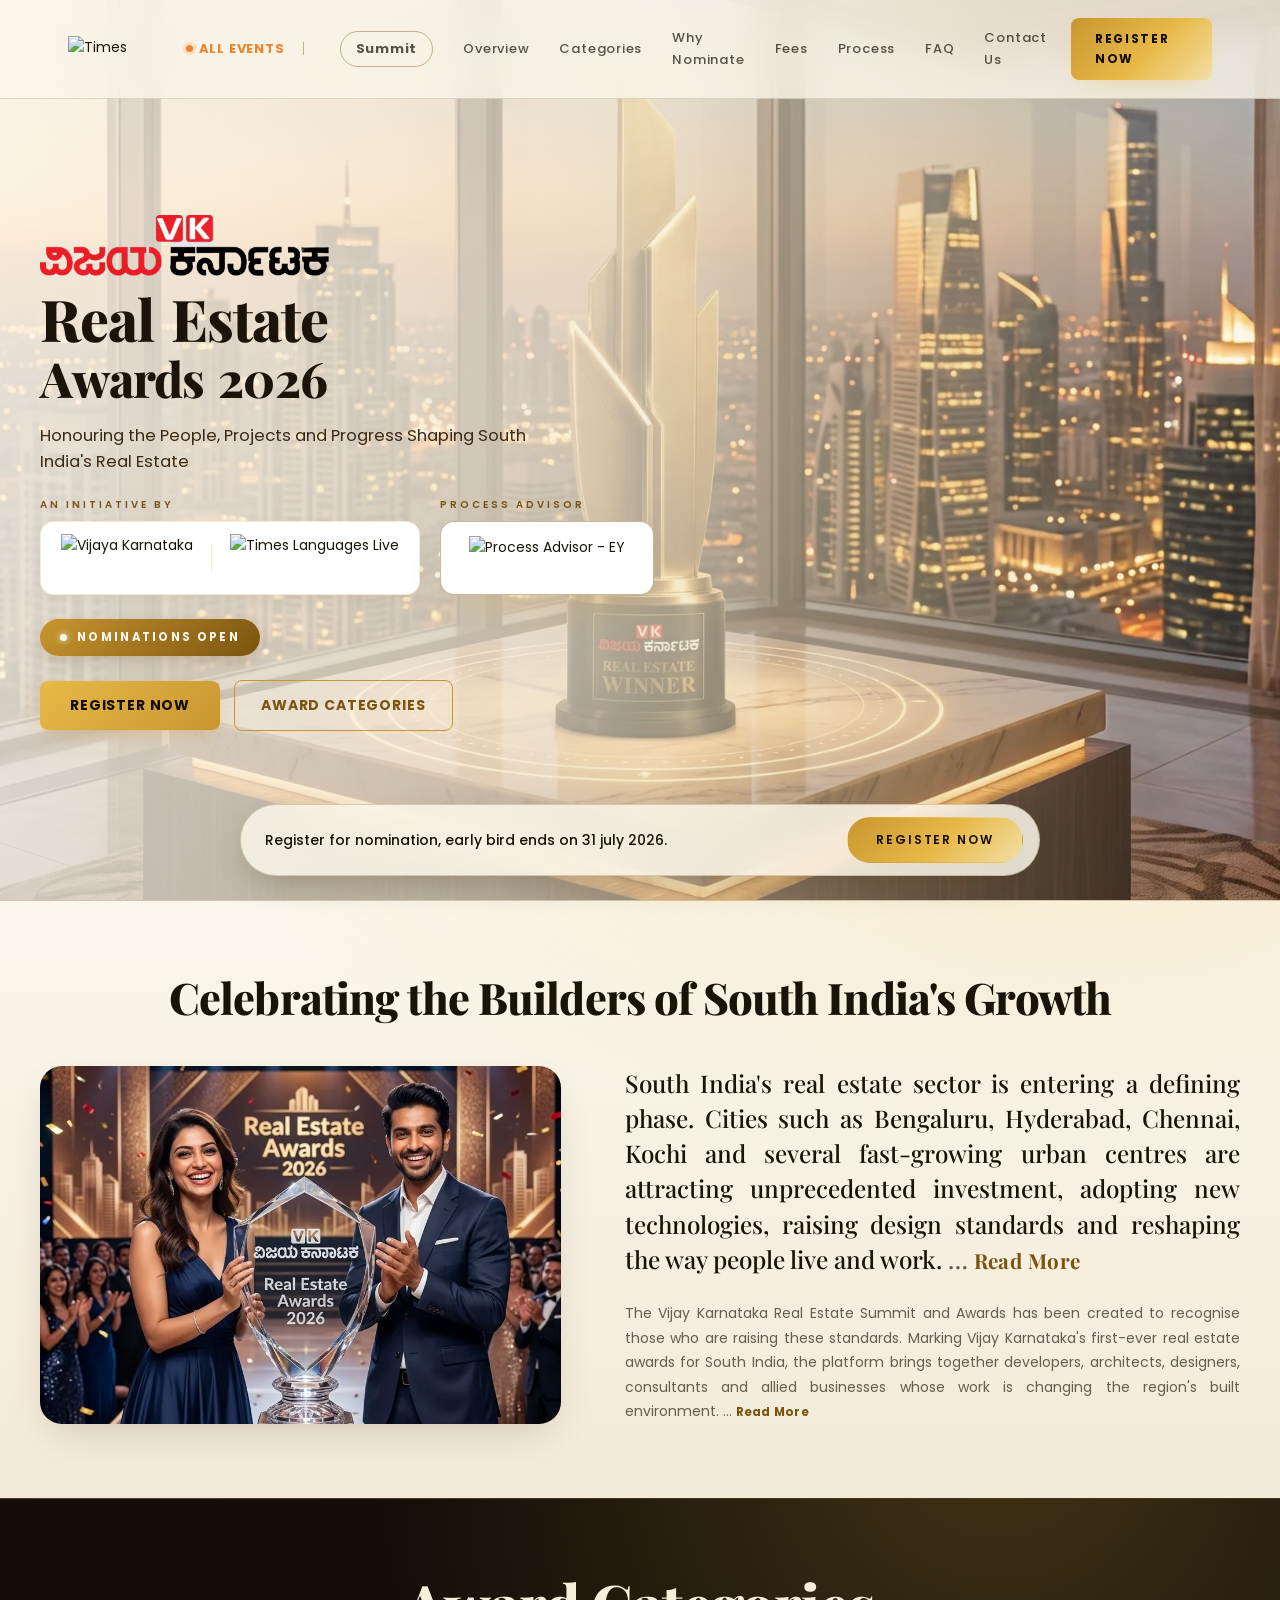
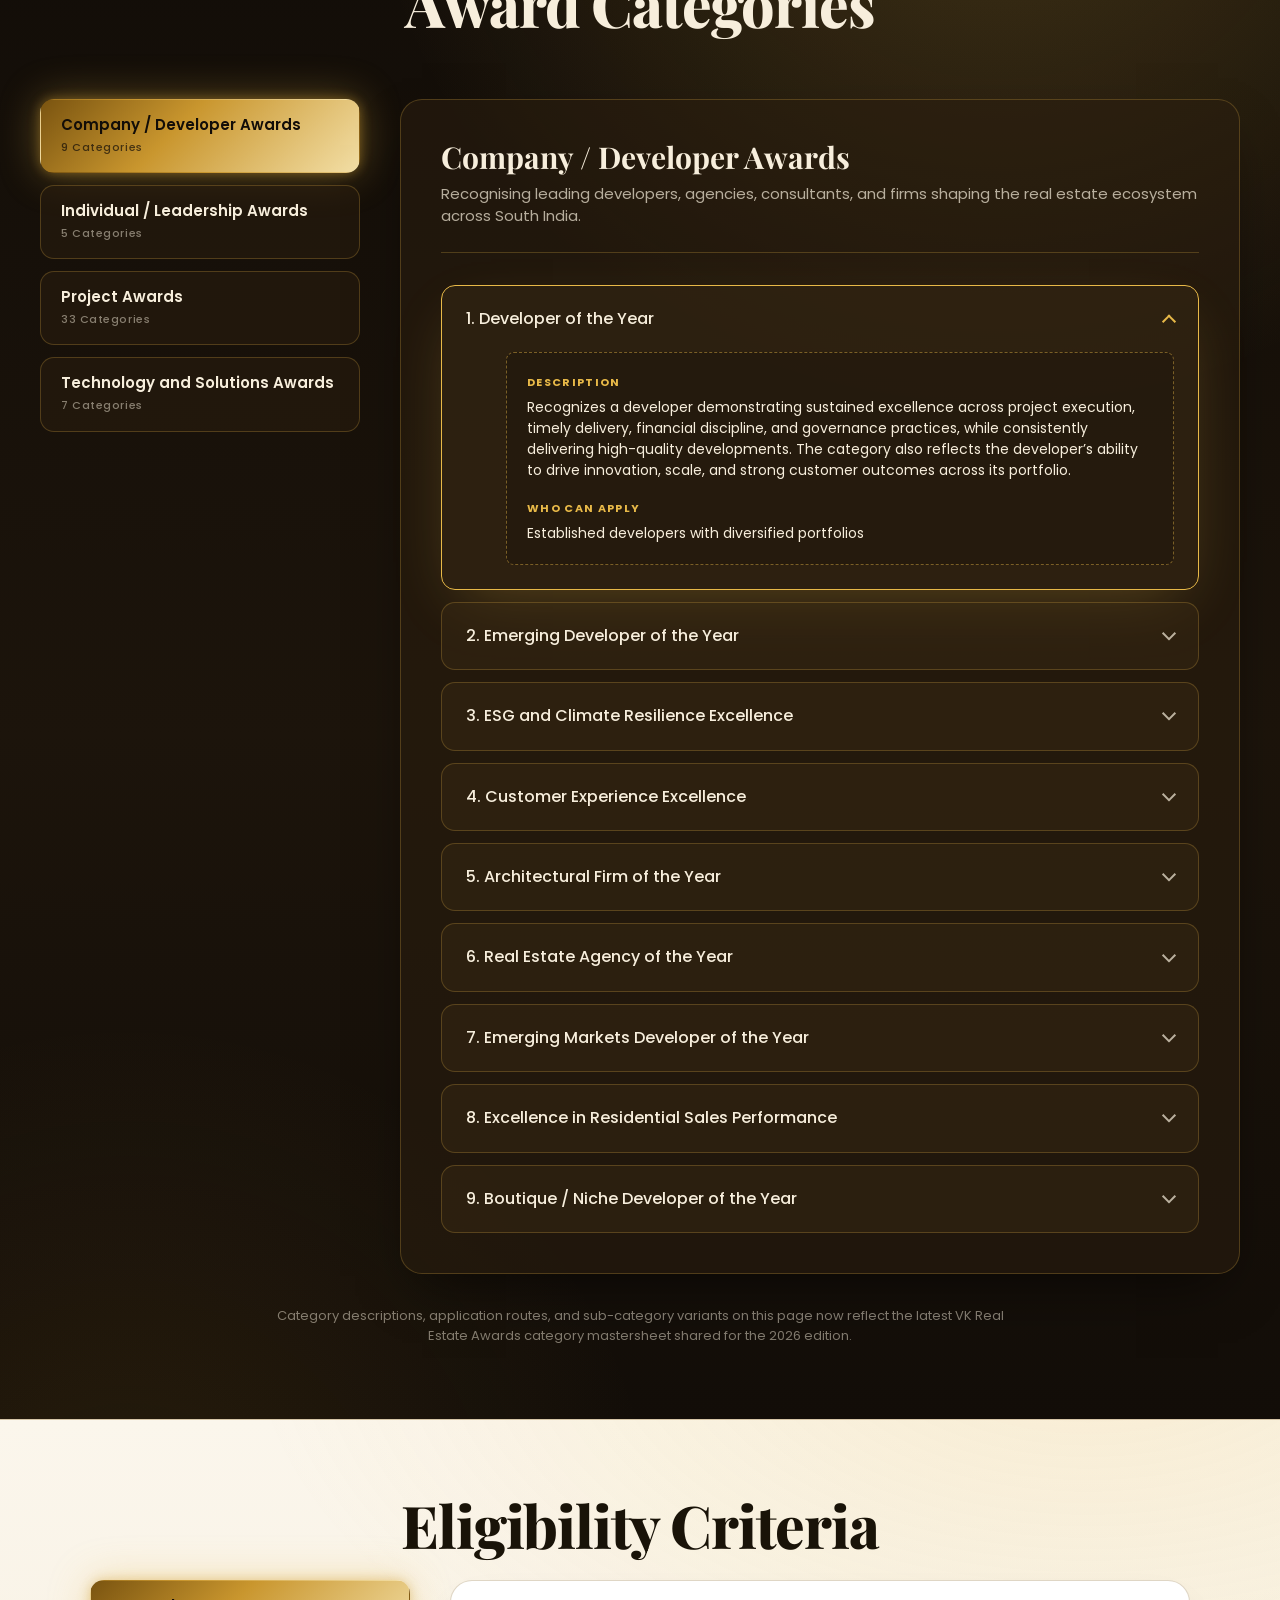
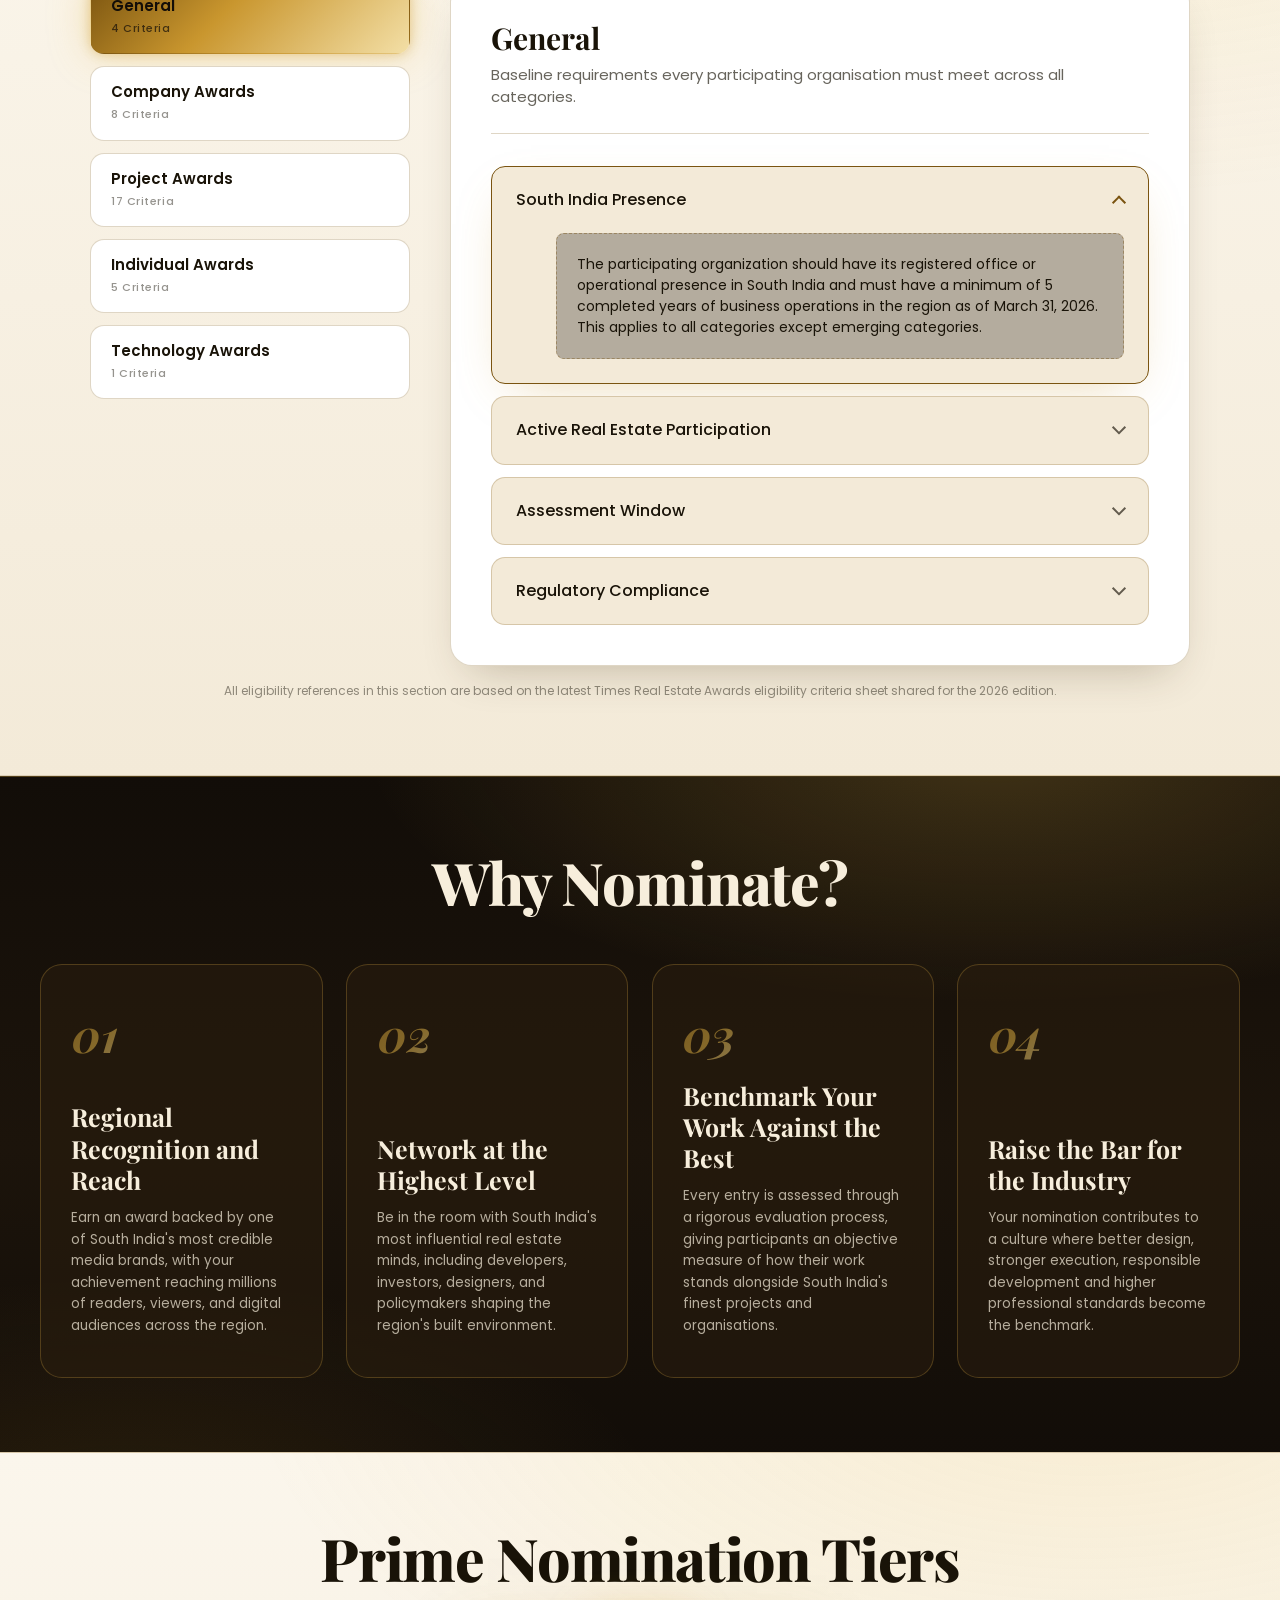
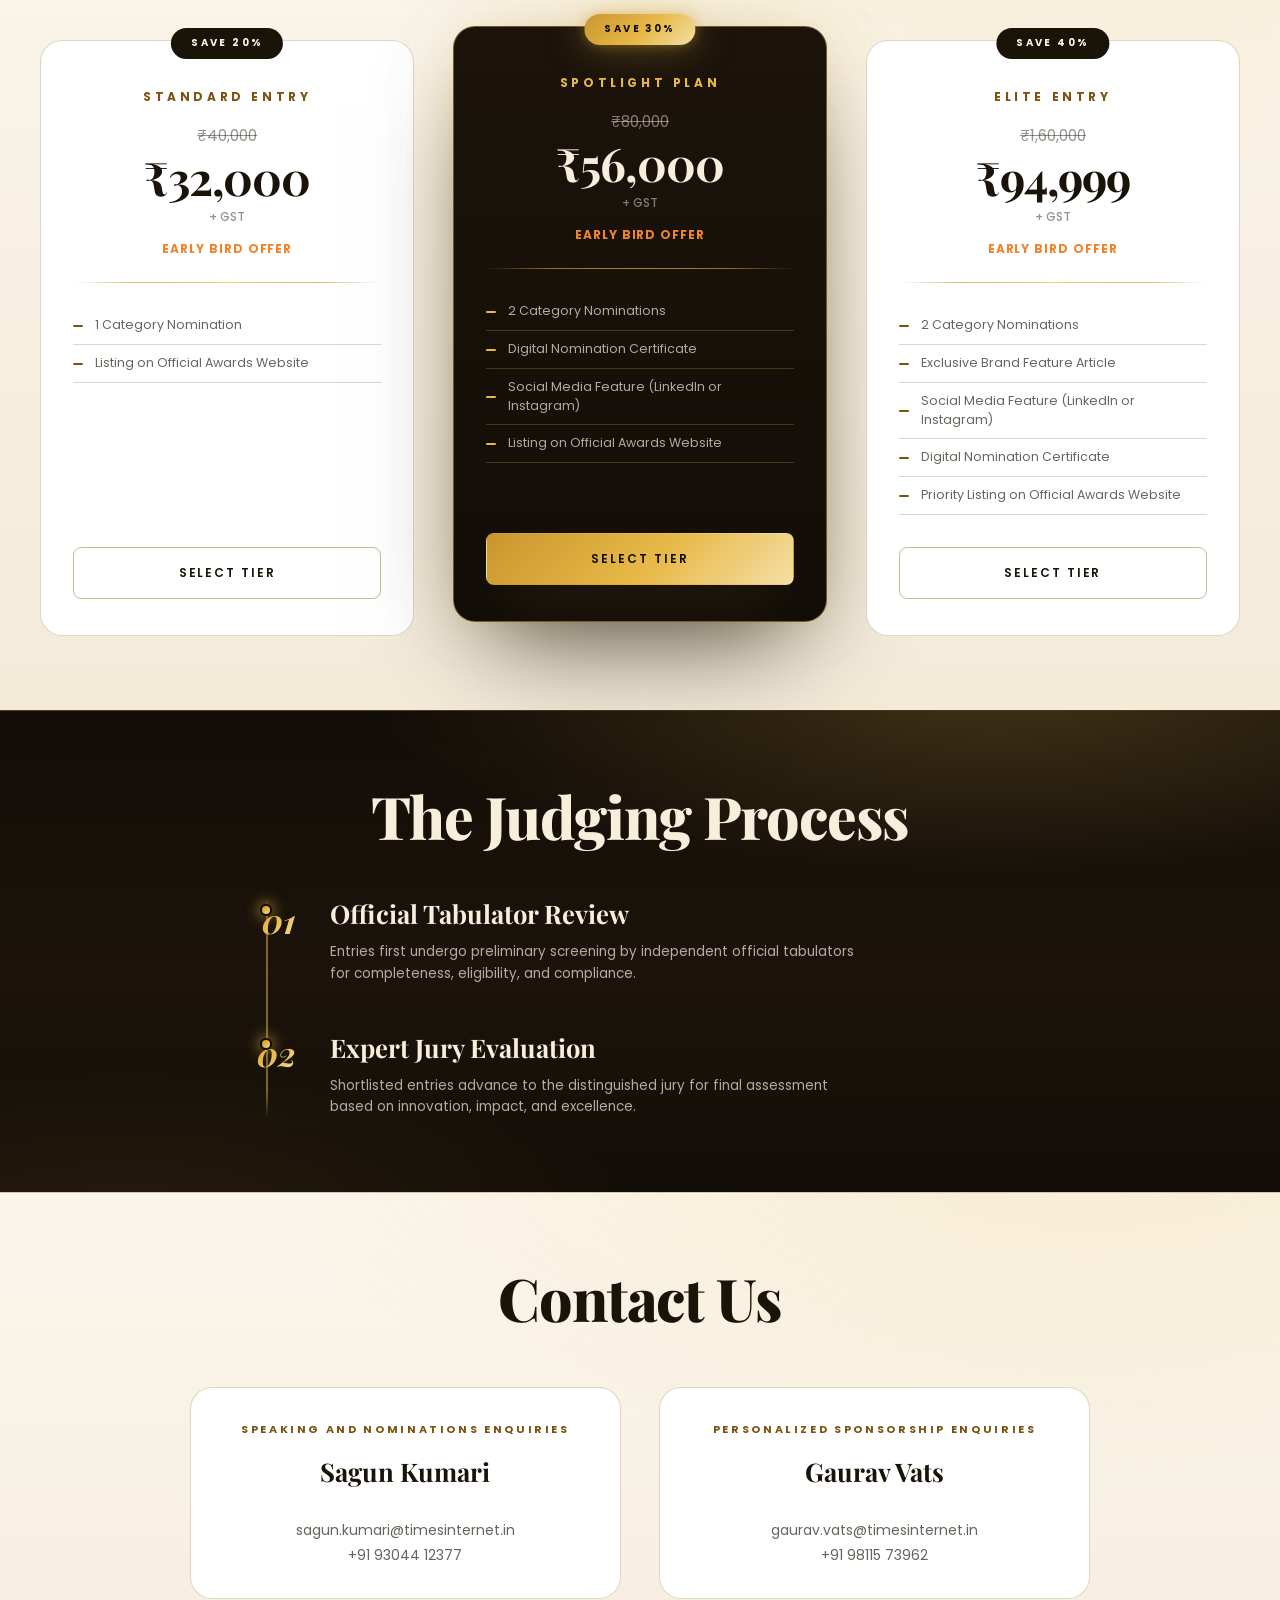
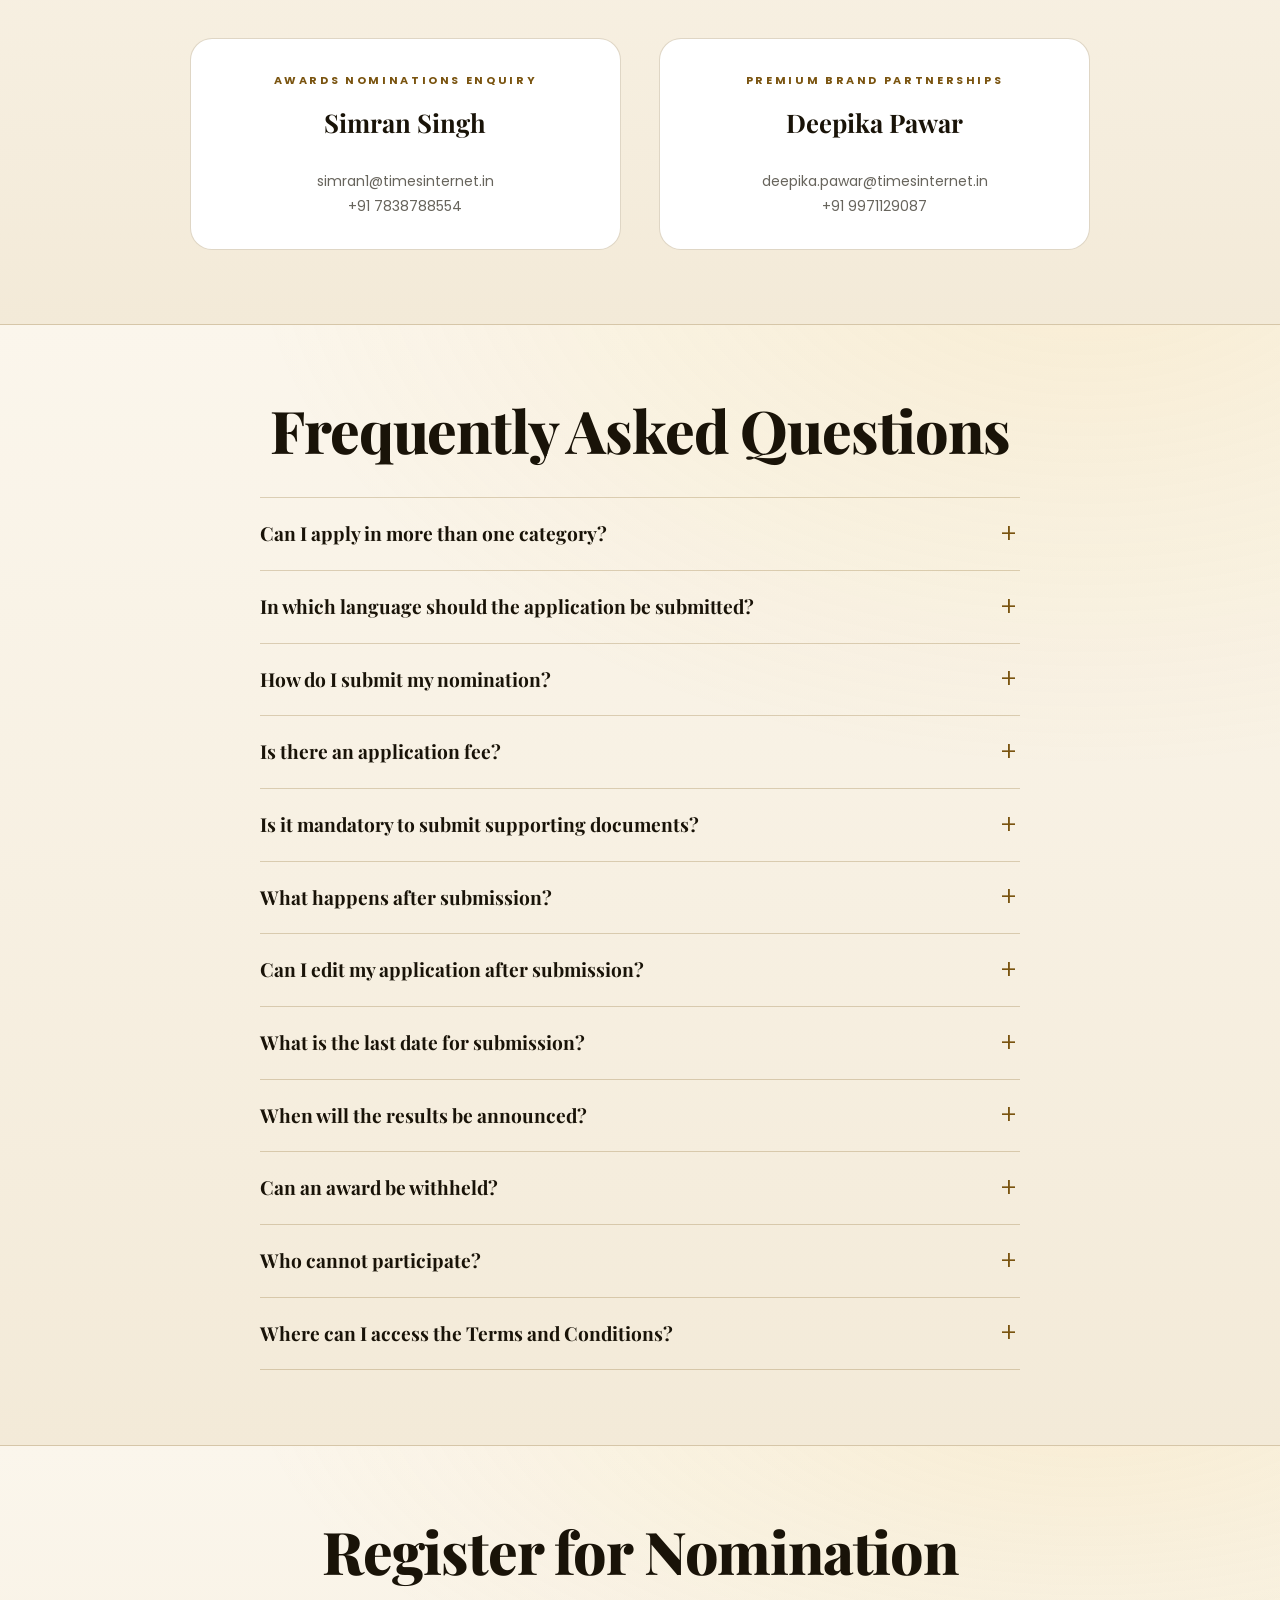
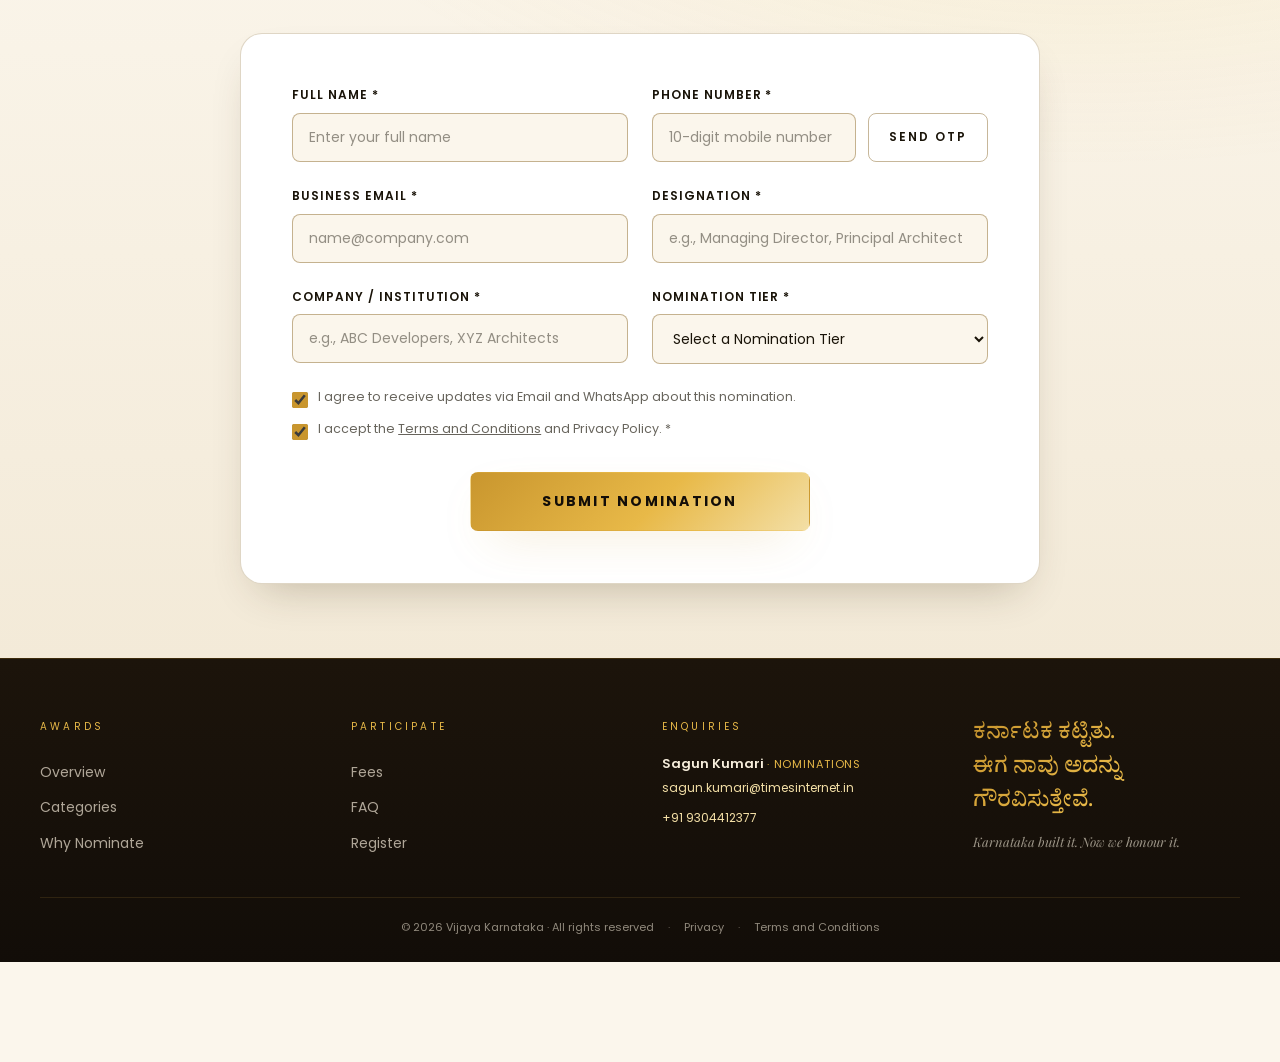
==== commit 8e8c17dc: "Optimize performance, SEO and clean up unused code/assets Content & UI (summit + awards): - Rebuild " ====
--- a/awards.html
+++ b/awards.html
@@ -8,10 +8,31 @@
     content="VK Real Estate Awards 2026: Karnataka's most authoritative recognition of real estate excellence. 54 categories across developer, leadership, project and technology excellence. Nominations open.">
   <title>VK Real Estate Awards 2026 · Vijaya Karnataka</title>
   <link rel="canonical" href="https://timeslanguages.in/vkrealestate/awards">
+  <meta name="robots" content="index, follow, max-image-preview:large, max-snippet:-1">
+  <meta name="keywords" content="VK Real Estate Awards 2026, Vijaya Karnataka, real estate awards Karnataka, South India property awards, developer of the year, real estate excellence awards, Bengaluru">
+  <meta name="author" content="Vijaya Karnataka · Times Internet">
+  <meta name="theme-color" content="#1C140B">
+
+  <!-- Open Graph -->
+  <meta property="og:type" content="website">
+  <meta property="og:site_name" content="VK Real Estate Summit &amp; Awards 2026">
+  <meta property="og:locale" content="en_IN">
   <meta property="og:title" content="VK Real Estate Awards 2026 · Vijaya Karnataka">
-  <meta property="og:description"
-    content="Karnataka's most authoritative recognition of real estate excellence. Nominations open across 54 categories.">
+  <meta property="og:description" content="Karnataka's most authoritative recognition of real estate excellence. Nominations open across 54 categories for South India's developers, leaders and projects.">
   <meta property="og:url" content="https://timeslanguages.in/vkrealestate/awards">
+  <meta property="og:image" content="https://timeslanguages.in/vkrealestate/css/hero-bg.webp">
+  <meta property="og:image:secure_url" content="https://timeslanguages.in/vkrealestate/css/hero-bg.webp">
+  <meta property="og:image:type" content="image/webp">
+  <meta property="og:image:width" content="1920">
+  <meta property="og:image:height" content="1072">
+  <meta property="og:image:alt" content="VK Real Estate Awards 2026">
+
+  <!-- Twitter -->
+  <meta name="twitter:card" content="summary_large_image">
+  <meta name="twitter:title" content="VK Real Estate Awards 2026 · Vijaya Karnataka">
+  <meta name="twitter:description" content="Karnataka's most authoritative recognition of real estate excellence. Nominations open across 54 categories for South India's developers, leaders and projects.">
+  <meta name="twitter:image" content="https://timeslanguages.in/vkrealestate/css/hero-bg.webp">
+  <meta name="twitter:image:alt" content="VK Real Estate Awards 2026">
   <meta name="google-site-verification" content="JYn_NFaOSK9Z4vPZe4n6l-aLTP_zoMrbmOEaUKy0l7o" />
   <!-- Google tag (gtag.js) -->
   <script async src="https://www.googletagmanager.com/gtag/js?id=G-6TLYWEPS3Y"></script>
@@ -42,12 +63,31 @@
   </script>
 
 
-  <!-- Fonts -->
+  <!-- Fonts (non-render-blocking) -->
   <link rel="preconnect" href="https://fonts.googleapis.com">
   <link rel="preconnect" href="https://fonts.gstatic.com" crossorigin>
-  <link
-    href="https://fonts.googleapis.com/css2?family=Noto+Serif+Kannada:wght@400;500;600&family=Playfair+Display:ital,wght@0,400;0,500;0,600;0,700;0,800;0,900;1,400;1,700&family=Poppins:wght@300;400;500;600;700&display=swap"
-    rel="stylesheet">
+  <link rel="preload" as="style" href="https://fonts.googleapis.com/css2?family=Noto+Serif+Kannada:wght@400;500;600&family=Playfair+Display:ital,wght@0,400;0,500;0,600;0,700;0,800;1,700&family=Poppins:wght@300;400;500;600;700&display=swap">
+  <link rel="stylesheet" href="https://fonts.googleapis.com/css2?family=Noto+Serif+Kannada:wght@400;500;600&family=Playfair+Display:ital,wght@0,400;0,500;0,600;0,700;0,800;1,700&family=Poppins:wght@300;400;500;600;700&display=swap" media="print" onload="this.media='all'">
+  <noscript><link rel="stylesheet" href="https://fonts.googleapis.com/css2?family=Noto+Serif+Kannada:wght@400;500;600&family=Playfair+Display:ital,wght@0,400;0,500;0,600;0,700;0,800;1,700&family=Poppins:wght@300;400;500;600;700&display=swap"></noscript>
+
+  <!-- Preload LCP assets. Heavy hero background is preloaded only on fast
+       connections; on save-data / 2G it is skipped (see .slow-net in CSS). -->
+  <link rel="preload" as="image" href="css/vklogo.webp">
+  <script>
+    (function () {
+      var c = navigator.connection || {};
+      var slow = c.saveData === true || /(^|-)2g$/.test(c.effectiveType || '');
+      if (slow) {
+        document.documentElement.classList.add('slow-net');
+      } else {
+        var l = document.createElement('link');
+        l.rel = 'preload'; l.as = 'image';
+        l.href = 'css/hero-bg.webp';
+        l.setAttribute('fetchpriority', 'high');
+        document.head.appendChild(l);
+      }
+    })();
+  </script>
 
 
   <link rel="stylesheet" href="css/tokens.css">
@@ -55,6 +95,86 @@
   <link rel="stylesheet" href="css/components.css">
   <link rel="stylesheet" href="css/sections.css">
   <link rel="stylesheet" href="css/responsive.css">
+  <!-- Structured data (JSON-LD) -->
+  <script type="application/ld+json">
+  {
+    "@context": "https://schema.org",
+    "@graph": [
+      {
+        "@type": "Organization",
+        "@id": "https://timeslanguages.in/vkrealestate/#organizer",
+        "name": "Vijaya Karnataka",
+        "url": "https://vijaykarnataka.com/",
+        "logo": {
+          "@type": "ImageObject",
+          "url": "https://vijaykarnataka.com/thumb/119164298/vijaykarnataka.jpg?width=474&resizemode=4"
+        },
+        "parentOrganization": {
+          "@type": "Organization",
+          "name": "Times Internet"
+        }
+      },
+      {
+        "@type": "WebSite",
+        "@id": "https://timeslanguages.in/vkrealestate/#website",
+        "url": "https://timeslanguages.in/vkrealestate",
+        "name": "VK Real Estate Summit & Awards 2026",
+        "publisher": {
+          "@id": "https://timeslanguages.in/vkrealestate/#organizer"
+        },
+        "inLanguage": "en-IN"
+      },
+      {
+        "@type": "Event",
+        "name": "VK Real Estate Awards 2026",
+        "description": "Karnataka's most authoritative recognition of real estate excellence across 54 categories spanning developer, leadership, project and technology excellence. Nominations open.",
+        "startDate": "2026-09",
+        "eventAttendanceMode": "https://schema.org/OfflineEventAttendanceMode",
+        "eventStatus": "https://schema.org/EventScheduled",
+        "location": {
+          "@type": "Place",
+          "name": "Bengaluru",
+          "address": {
+            "@type": "PostalAddress",
+            "addressLocality": "Bengaluru",
+            "addressRegion": "Karnataka",
+            "addressCountry": "IN"
+          }
+        },
+        "image": [
+          "https://timeslanguages.in/vkrealestate/css/hero-bg.webp"
+        ],
+        "url": "https://timeslanguages.in/vkrealestate/awards",
+        "organizer": {
+          "@id": "https://timeslanguages.in/vkrealestate/#organizer"
+        }
+      },
+      {
+        "@type": "BreadcrumbList",
+        "itemListElement": [
+          {
+            "@type": "ListItem",
+            "position": 1,
+            "name": "Home",
+            "item": "https://timeslanguages.in/vkrealestate"
+          },
+          {
+            "@type": "ListItem",
+            "position": 2,
+            "name": "Summit",
+            "item": "https://timeslanguages.in/vkrealestate"
+          },
+          {
+            "@type": "ListItem",
+            "position": 3,
+            "name": "Awards",
+            "item": "https://timeslanguages.in/vkrealestate/awards"
+          }
+        ]
+      }
+    ]
+  }
+  </script>
 </head>
 
 <body class="has-sticky-dock"
@@ -66,7 +186,7 @@
   <header class="nav" id="nav">
     <div class="nav-row">
       <div class="nav-logo nav-logo-ti">
-        <img src="https://timesinternet.in/assets/images/logo-blue-new.png" alt="Times Internet">
+        <img src="https://timesinternet.in/assets/images/logo-blue-new.png" alt="Times Internet" loading="lazy" decoding="async">
       </div>
 
       <nav class="nav-links" aria-label="Primary">
@@ -79,6 +199,7 @@
         <a href="#pricing">Fees</a>
         <a href="#judging">Process</a>
         <a href="#faq">FAQ</a>
+        <a href="#contact-us">Contact Us</a>
       </nav>
 
       <a href="#contact" class="nav-cta">Register now</a>
@@ -101,9 +222,11 @@
         <!-- Left Column -->
         <div class="hero-left-col">
           <!-- Main Title -->
-          <h1 class="poster-headline">
-            <span class="line"><span class="line-inner">VK Real Estate</span></span>
-            <span class="line"><span class="line-inner">Awards</span></span>
+          <h1 class="poster-headline stacked-headline">
+            <span class="line"><span class="line-inner logo-line"><img src="css/vklogo.webp" alt="VK" width="1000" height="212"
+                  fetchpriority="high" decoding="async" class="vk-hero-logo-stacked"></span></span>
+            <span class="line"><span class="line-inner text-line"><span>Real</span><span>Estate</span></span></span>
+            <span class="line"><span class="line-inner text-line"><span>Awards</span><span>2026</span></span></span>
           </h1>
 
           <!-- Subtitle Line -->
@@ -118,11 +241,11 @@
               <div class="hero-initiative-logos">
                 <div class="hero-initiative-logo">
                   <img src="https://vijaykarnataka.com/thumb/119164298/vijaykarnataka.jpg?width=474&resizemode=4"
-                    alt="Vijaya Karnataka">
+                    alt="Vijaya Karnataka" loading="lazy" decoding="async">
                 </div>
                 <span class="hero-initiative-sep" aria-hidden="true"></span>
                 <div class="hero-initiative-logo">
-                  <img src="https://static.langimg.com/photo/131008221.cms" alt="Times Languages Live">
+                  <img src="https://static.langimg.com/photo/131008221.cms" alt="Times Languages Live" loading="lazy" decoding="async">
                 </div>
               </div>
             </div>
@@ -131,7 +254,7 @@
               <span class="hero-process-advisor-label">Process Advisor</span>
               <div class="hero-process-advisor-card">
                 <div class="hero-process-advisor-logo">
-                  <img src="https://static.langimg.com/photo/128750468.cms" alt="Process Advisor - EY">
+                  <img src="https://static.langimg.com/photo/128750468.cms" alt="Process Advisor - EY" loading="lazy" decoding="async">
                 </div>
               </div>
             </div>
@@ -159,9 +282,10 @@
        ============================================================ -->
   <section class="overview" id="overview" data-section="overview">
     <div class="overview-container">
+      <h2 class="section-display overview-title">Celebrating the Builders of South India's Growth</h2>
       <div class="overview-grid">
         <div class="overview-headline">
-          <h2 class="section-display">Celebrating the Builders<br>of South India's Growth</h2>
+          <img src="css/awards-about.webp" class="overview-image" alt="Real Estate Awards 2026" width="900" height="900" loading="lazy" decoding="async">
         </div>
         <div class="overview-text">
           <p class="overview-lead">
@@ -172,7 +296,7 @@
             customer experience and long-term value deserve equal attention.
           </p>
           <p class="overview-body">
-            The Vijay Karnataka Real Estate Summit &amp; Awards has been created to recognise those who are raising
+            The Vijay Karnataka Real Estate Summit and Awards has been created to recognise those who are raising
             these standards. Marking Vijay Karnataka's first-ever real estate awards for South India, the platform
             brings together developers, architects, designers, consultants and allied businesses whose work is
             changing the region's built environment. It is designed not simply to reward success, but to encourage
@@ -195,10 +319,10 @@
 
   <section class="categories" id="categories" data-section="categories" data-band="dark">
     <div class="cat-header">
-      <h2 class="section-display">Every type of excellence.<br>One stage.</h2>
+      <h2 class="section-display">Award Categories</h2>
     </div>
 
-    <div class="categories-container">
+    <div class="categories-container js-tab-accordion">
       <div class="categories-grid">
         <aside class="cat-sidebar" role="tablist" aria-label="Award Pillars">
 
@@ -229,7 +353,7 @@
           <button class="cat-tab-button " role="tab" aria-selected="false" aria-controls="panel-technology"
             id="tab-technology">
             <span class="cat-tab-info">
-              <span class="cat-tab-title">Technology &amp; Solutions Awards</span>
+              <span class="cat-tab-title">Technology and Solutions Awards</span>
               <span class="cat-tab-count">7 Categories</span>
             </span>
           </button>
@@ -253,7 +377,7 @@
                 <button class="acc-header" aria-expanded="true" aria-controls="acc-body-1" id="acc-header-1">
                   <span class="acc-title">1. Developer of the Year</span>
                 </button>
-                <div class="acc-body" id="acc-body-1" aria-labelledby="acc-header-1" style=&#34;max-height: none;&#34;>
+                <div class="acc-body" id="acc-body-1" aria-labelledby="acc-header-1">
                   <div class="acc-content">
                     <div class="acc-content-box">
                       <div class="acc-meta-label">Description</div>
@@ -292,7 +416,7 @@
 
               <div class="acc-item ">
                 <button class="acc-header" aria-expanded="false" aria-controls="acc-body-3" id="acc-header-3">
-                  <span class="acc-title">3. ESG &amp; Climate Resilience Excellence</span>
+                  <span class="acc-title">3. ESG and Climate Resilience Excellence</span>
                 </button>
                 <div class="acc-body" id="acc-body-3" aria-labelledby="acc-header-3">
                   <div class="acc-content">
@@ -379,7 +503,7 @@
                     <div class="acc-content-box">
                       <div class="acc-meta-label">Description</div>
                       <p class="acc-desc">Recognizes a developer that has demonstrated exceptional performance in South
-                        India’s emerging real estate markets (Tier 2 &amp; Tier 3 cities), showcasing strong local
+                        India’s emerging real estate markets (Tier 2 and Tier 3 cities), showcasing strong local
                         market expertise, consistent project execution, high-quality development, and a meaningful
                         contribution to regional urban growth and infrastructure expansion.</p>
 
@@ -604,7 +728,7 @@
 
               <div class="acc-item ">
                 <button class="acc-header" aria-expanded="false" aria-controls="acc-body-17" id="acc-header-17">
-                  <span class="acc-title">2a. Excellence in Industrial &amp; Logistics Development - Completed
+                  <span class="acc-title">2a. Excellence in Industrial and Logistics Development - Completed
                     Projects</span>
                 </button>
                 <div class="acc-body" id="acc-body-17" aria-labelledby="acc-header-17">
@@ -624,7 +748,7 @@
 
               <div class="acc-item ">
                 <button class="acc-header" aria-expanded="false" aria-controls="acc-body-18" id="acc-header-18">
-                  <span class="acc-title">2b. Excellence in Industrial &amp; Logistics Development - Ongoing
+                  <span class="acc-title">2b. Excellence in Industrial and Logistics Development - Ongoing
                     Projects</span>
                 </button>
                 <div class="acc-body" id="acc-body-18" aria-labelledby="acc-header-18">
@@ -763,7 +887,7 @@
 
               <div class="acc-item ">
                 <button class="acc-header" aria-expanded="false" aria-controls="acc-body-25" id="acc-header-25">
-                  <span class="acc-title">6. Excellence in Landscape &amp; Urban Design</span>
+                  <span class="acc-title">6. Excellence in Landscape and Urban Design</span>
                 </button>
                 <div class="acc-body" id="acc-body-25" aria-labelledby="acc-header-25">
                   <div class="acc-content">
@@ -1219,7 +1343,7 @@
 
               <div class="acc-item ">
                 <button class="acc-header" aria-expanded="false" aria-controls="acc-body-55" id="acc-header-55">
-                  <span class="acc-title">19. Excellence in Property &amp; Facility Management</span>
+                  <span class="acc-title">19. Excellence in Property and Facility Management</span>
                 </button>
                 <div class="acc-body" id="acc-body-55" aria-labelledby="acc-header-55">
                   <div class="acc-content">
@@ -1241,7 +1365,7 @@
           <div class="cat-tab-panel " id="panel-technology" role="tabpanel" aria-labelledby="tab-technology">
             <div class="cat-panel-header">
               <div class="cat-panel-details">
-                <h3 class="cat-panel-title">Technology &amp; Solutions Awards</h3>
+                <h3 class="cat-panel-title">Technology and Solutions Awards</h3>
                 <p class="cat-panel-desc">Recognising platforms, campaigns, and technology-led solutions driving the
                   future of real estate.</p>
               </div>
@@ -1270,7 +1394,7 @@
 
               <div class="acc-item ">
                 <button class="acc-header" aria-expanded="false" aria-controls="acc-body-49" id="acc-header-49">
-                  <span class="acc-title">2. Excellence in Technology Adoption &amp; Innovation</span>
+                  <span class="acc-title">2. Excellence in Technology Adoption and Innovation</span>
                 </button>
                 <div class="acc-body" id="acc-body-49" aria-labelledby="acc-header-49">
                   <div class="acc-content">
@@ -1312,7 +1436,7 @@
 
               <div class="acc-item ">
                 <button class="acc-header" aria-expanded="false" aria-controls="acc-body-51" id="acc-header-51">
-                  <span class="acc-title">4. Excellence in Sales &amp; Marketing Campaign</span>
+                  <span class="acc-title">4. Excellence in Sales and Marketing Campaign</span>
                 </button>
                 <div class="acc-body" id="acc-body-51" aria-labelledby="acc-header-51">
                   <div class="acc-content">
@@ -1415,676 +1539,673 @@
         <h2 class="section-display">Eligibility Criteria</h2>
       </div>
 
-      <div class="eligibility-table-wrap">
-        <table class="eligibility-table">
-          <tbody>
-
-            <tr>
-
-              <td>
-                <span class="eligibility-kicker">General</span>
-                <span class="eligibility-label">South India Presence</span>
-
-                <p class="eligibility-copy">The participating organization should have its registered office or
-                  operational presence in South India and must have a minimum of 5 completed years of business
-                  operations in the region as of March 31, 2026. This applies to all categories except emerging
-                  categories.</p>
-
-
-              </td>
-
-              <td>
-                <span class="eligibility-kicker">General</span>
-                <span class="eligibility-label">Active Real Estate Participation</span>
-
-                <p class="eligibility-copy">The participating organization must have at least one completed or ongoing
-                  real estate project in South India as of March 31, 2026, demonstrating active participation in the
-                  sector.</p>
-
-
-              </td>
-
-
-            </tr>
-
-            <tr>
-
-              <td>
-                <span class="eligibility-kicker">General</span>
-                <span class="eligibility-label">Assessment Window</span>
-
-                <p class="eligibility-copy">All projects, initiatives, or campaigns submitted for evaluation must fall
-                  within the defined assessment window for the 2026 awards cycle.</p>
-
-
-                <ul class="eligibility-list">
-
-                  <li>Completed projects must be operational on or before March 31, 2026.</li>
-
-                  <li>Ongoing projects or initiatives must have commenced on or after April 1, 2024.</li>
-
-                </ul>
-
-              </td>
-
-              <td>
-                <span class="eligibility-kicker">General</span>
-                <span class="eligibility-label">Regulatory Compliance</span>
-
-                <p class="eligibility-copy">The participating organization must be compliant with applicable regulatory
-                  requirements, including registration under the Real Estate (Regulation and Development) Act, 2016
-                  (RERA), wherever applicable.</p>
-
-
-              </td>
-
-
-            </tr>
-
-            <tr>
-
-              <td>
-                <span class="eligibility-kicker">Company Awards</span>
-                <span class="eligibility-label">Developer of the Year</span>
-
-
-                <ul class="eligibility-list">
-
-                  <li>The organization must have a minimum of 10 years of real estate development experience in South
-                    India as of March 31, 2026.</li>
-
-                  <li>The organization must have delivered at least 5 completed real estate projects, with a minimum of
-                    2 projects delivered within the last 3 years.</li>
-
-                </ul>
-
-              </td>
-
-              <td>
-                <span class="eligibility-kicker">Company Awards</span>
-                <span class="eligibility-label">Emerging Developer of the Year</span>
-
-
-                <ul class="eligibility-list">
-
-                  <li>The participating organization must have been incorporated within the last 10 years as of March
-                    31, 2026.</li>
-
-                  <li>The organization must have at least 2 completed projects.</li>
-
-                </ul>
-
-              </td>
-
-
-            </tr>
-
-            <tr>
-
-              <td>
-                <span class="eligibility-kicker">Company Awards</span>
-                <span class="eligibility-label">ESG &amp; Climate Resilience Excellence</span>
-
-
-                <ul class="eligibility-list">
-
-                  <li>The participating organization must have a defined ESG framework or policy in place.</li>
-
-                  <li>The organization must demonstrate implementation of sustainability or climate resilience
-                    initiatives within the defined timeframe.</li>
-
-                </ul>
-
-              </td>
-
-              <td>
-                <span class="eligibility-kicker">Project Awards</span>
-                <span class="eligibility-label">Project Awards Segment Rules</span>
-
-
-                <ul class="eligibility-list">
-
-                  <li>The submitted project must be located in South India.</li>
-
-                  <li>The project must be submitted either under Completed or Ongoing classification, and evaluation
-                    will be conducted accordingly.</li>
-
-                </ul>
-
-              </td>
-
-
-            </tr>
-
-            <tr>
-
-              <td>
-                <span class="eligibility-kicker">Project Awards</span>
-                <span class="eligibility-label">Integrated Development (Township / Mixed Use)</span>
-
-
-                <ul class="eligibility-list">
-
-                  <li>The project must have a minimum land parcel of 25 acres.</li>
-
-                  <li>The project must include at least 3 distinct asset classes such as residential, commercial, or
-                    retail.</li>
-
-                </ul>
-
-              </td>
-
-              <td>
-                <span class="eligibility-kicker">Project Awards</span>
-                <span class="eligibility-label">Industrial &amp; Logistics Development</span>
-
-
-                <ul class="eligibility-list">
-
-                  <li>The project must be designed for logistics, warehousing, or industrial use.</li>
-
-                  <li>The project must demonstrate tenant occupancy or leasing activity for completed projects.</li>
-
-                </ul>
-
-              </td>
-
-
-            </tr>
-
-            <tr>
-
-              <td>
-                <span class="eligibility-kicker">Project Awards</span>
-                <span class="eligibility-label">Social Infrastructure Development</span>
-
-
-                <ul class="eligibility-list">
-
-                  <li>The project must fall under healthcare, education, or senior living infrastructure.</li>
-
-                  <li>The project must demonstrate operational functionality and end-user utilization.</li>
-
-                </ul>
-
-              </td>
-
-              <td>
-                <span class="eligibility-kicker">Project Awards</span>
-                <span class="eligibility-label">PPP Infrastructure</span>
-
-
-                <ul class="eligibility-list">
-
-                  <li>The project must be executed under a formal public-private partnership arrangement with a
-                    government authority.</li>
-
-                </ul>
-
-              </td>
-
-
-            </tr>
-
-            <tr>
-
-              <td>
-                <span class="eligibility-kicker">Project Awards</span>
-                <span class="eligibility-label">Green Project of the Year</span>
-
-
-                <ul class="eligibility-list">
-
-                  <li>The project must have obtained or applied for a recognized green certification such as IGBC, LEED,
-                    or equivalent.</li>
-
-                </ul>
-
-              </td>
-
-              <td>
-                <span class="eligibility-kicker">Project Awards</span>
-                <span class="eligibility-label">Smart Development of the Year</span>
-
-
-                <ul class="eligibility-list">
-
-                  <li>The project must demonstrate implementation of smart technologies, including IoT systems,
-                    automation, or digital infrastructure.</li>
-
-                </ul>
-
-              </td>
-
-
-            </tr>
-
-            <tr>
-
-              <td>
-                <span class="eligibility-kicker">Project Awards</span>
-                <span class="eligibility-label">Residential Project of the Year</span>
-
-
-                <ul class="eligibility-list">
-
-                  <li>The project must be classified as a residential development with defined housing units and
-                    amenities.</li>
-
-                </ul>
-
-              </td>
-
-              <td>
-                <span class="eligibility-kicker">Project Awards</span>
-                <span class="eligibility-label">Luxury Residential Project of the Year</span>
-
-
-                <ul class="eligibility-list">
-
-                  <li>The project must be positioned within the premium or luxury housing segment, supported by
-                    high-value offerings and amenities.</li>
-
-                  <li>The project must be located in a prime, premium, or emerging high-value area within the respective
-                    city.</li>
-
-                  <li>Minimum unit price must be INR 3 crore and above.</li>
-
-                </ul>
-
-              </td>
-
-
-            </tr>
-
-            <tr>
-
-              <td>
-                <span class="eligibility-kicker">Project Awards</span>
-                <span class="eligibility-label">Affordable Housing Project of the Year</span>
-
-
-                <ul class="eligibility-list">
-
-                  <li>The project must have a maximum unit price not exceeding INR 75 lakh as of March 31, 2026.</li>
-
-                </ul>
-
-              </td>
-
-              <td>
-                <span class="eligibility-kicker">Project Awards</span>
-                <span class="eligibility-label">Villa of the Year</span>
-
-
-                <ul class="eligibility-list">
-
-                  <li>The project must consist of independent villa units or low-density housing formats.</li>
-
-                  <li>The project must have a minimum of 20 units.</li>
-
-                </ul>
-
-              </td>
-
-
-            </tr>
-
-            <tr>
-
-              <td>
-                <span class="eligibility-kicker">Project Awards</span>
-                <span class="eligibility-label">Commercial Project of the Year (Office)</span>
-
-
-                <ul class="eligibility-list">
-
-                  <li>The project must be developed as a commercial office asset.</li>
-
-                  <li>The project must have a minimum built-up or leasable area of 1,00,000 sq. ft.</li>
-
-                  <li>The project must demonstrate leasing activity, tenant occupancy, or income generation.</li>
-
-                </ul>
-
-              </td>
-
-              <td>
-                <span class="eligibility-kicker">Project Awards</span>
-                <span class="eligibility-label">Retail Project of the Year</span>
-
-
-                <ul class="eligibility-list">
-
-                  <li>The project must be developed as a retail asset such as a mall, high street, or retail complex.
-                  </li>
-
-                  <li>The project must demonstrate tenant mix or operational activity for the completed category.</li>
-
-                </ul>
-
-              </td>
-
-
-            </tr>
-
-            <tr>
-
-              <td>
-                <span class="eligibility-kicker">Project Awards</span>
-                <span class="eligibility-label">Redevelopment Project of the Year</span>
-
-
-                <ul class="eligibility-list">
-
-                  <li>The nominated project must involve redevelopment or transformation of an existing built asset or
-                    land parcel.</li>
-
-                </ul>
-
-              </td>
-
-              <td>
-                <span class="eligibility-kicker">Individual Awards</span>
-                <span class="eligibility-label">Architect of the Year</span>
-
-
-                <ul class="eligibility-list">
-
-                  <li>The nominee must have a minimum of 8 years of professional experience in architecture as of March
-                    31, 2026.</li>
-
-                  <li>The nominee must have been involved in the design and execution of at least 5 completed projects,
-                    with a minimum of 2 projects completed within the last 3 years.</li>
-
-                  <li>The nominee must be actively practicing in South India, with projects located within the region.
-                  </li>
-
-                </ul>
-
-              </td>
-
-
-            </tr>
-
-            <tr>
-
-              <td>
-                <span class="eligibility-kicker">Company Awards</span>
-                <span class="eligibility-label">Architectural Firm of the Year</span>
-
-
-                <ul class="eligibility-list">
-
-                  <li>The firm must have completed at least 5 projects.</li>
-
-                  <li>The firm must demonstrate experience across multiple asset classes or large-scale developments.
-                  </li>
-
-                </ul>
-
-              </td>
-
-              <td>
-                <span class="eligibility-kicker">Individual Awards</span>
-                <span class="eligibility-label">Business Leader of the Year</span>
-
-
-                <ul class="eligibility-list">
-
-                  <li>The nominee must have a minimum of 10 years of experience in the real estate sector as of March
-                    31, 2026.</li>
-
-                  <li>The nominee must have held a leadership role for at least 2 years in the current organization.
-                  </li>
-
-                  <li>The nominee must currently hold a leadership role such as CXO, Director, VP, or equivalent.</li>
-
-                </ul>
-
-              </td>
-
-
-            </tr>
-
-            <tr>
-
-              <td>
-                <span class="eligibility-kicker">Individual Awards</span>
-                <span class="eligibility-label">Woman Leader of the Year</span>
-
-
-                <ul class="eligibility-list">
-
-                  <li>The nominee must be a female and have a minimum of 10 years of professional experience in the real
-                    estate sector as of March 31, 2026.</li>
-
-                  <li>The nominee must have held a leadership role for at least 2 years in the current organization.
-                  </li>
-
-                  <li>The nominee must currently hold a leadership role such as CXO, Director, VP, or equivalent.</li>
-
-                </ul>
-
-              </td>
-
-              <td>
-                <span class="eligibility-kicker">Individual Awards</span>
-                <span class="eligibility-label">Emerging Leader of the Year</span>
-
-
-                <ul class="eligibility-list">
-
-                  <li>The nominee must have up to 10 years of professional experience in the real estate sector as of
-                    March 31, 2026.</li>
-
-                  <li>The nominee must have a minimum of 1 year of tenure in the current organization as of March 31,
-                    2026.</li>
-
-                </ul>
-
-              </td>
-
-
-            </tr>
-
-            <tr>
-
-              <td>
-                <span class="eligibility-kicker">Individual Awards</span>
-                <span class="eligibility-label">CMO / Marketer of the Year</span>
-
-
-                <ul class="eligibility-list">
-
-                  <li>The nominee must have a minimum of 10 years of professional experience in real estate marketing.
-                  </li>
-
-                  <li>The nominee must have held a leadership role for at least 2 years in the current organization.
-                  </li>
-
-                  <li>The nominee must currently hold a senior marketing leadership role such as CMO, Head of Marketing,
-                    Marketing Director, or equivalent.</li>
-
-                </ul>
-
-              </td>
-
-              <td>
-                <span class="eligibility-kicker">Company Awards</span>
-                <span class="eligibility-label">Real Estate Agency of the Year</span>
-
-
-                <ul class="eligibility-list">
-
-                  <li>The agency must have closed a minimum of 50 property transactions in the last 3 years as of March
-                    31, 2026, across residential and/or commercial segments.</li>
-
-                </ul>
-
-              </td>
-
-
-            </tr>
-
-            <tr>
-
-              <td>
-                <span class="eligibility-kicker">Company Awards</span>
-                <span class="eligibility-label">Residential Sales Performance</span>
-
-
-                <ul class="eligibility-list">
-
-                  <li>The participating organization must have achieved a minimum of INR 100 crore and above residential
-                    sales value or volume threshold over FY 2025-26 as of March 31, 2026.</li>
-
-                </ul>
-
-              </td>
-
-              <td>
-                <span class="eligibility-kicker">Company Awards</span>
-                <span class="eligibility-label">Boutique / Niche Developer of the Year</span>
-
-
-                <ul class="eligibility-list">
-
-                  <li>The participating organization must have at least 1 completed project within a specific niche
-                    segment as of March 31, 2026.</li>
-
-                  <li>The total property portfolio size should not exceed 5 completed projects as of March 31, 2026.
-                  </li>
-
-                </ul>
-
-              </td>
-
-
-            </tr>
-
-            <tr>
-
-              <td>
-                <span class="eligibility-kicker">Project Awards</span>
-                <span class="eligibility-label">Ultra Luxury Project (Residential / Commercial)</span>
-
-
-                <ul class="eligibility-list">
-
-                  <li>The project must be positioned in the ultra-luxury segment within either residential or commercial
-                    real estate.</li>
-
-                  <li>The project must be located in a prime, premium, or high-value micro-market or business district.
-                  </li>
-
-                  <li>The project must demonstrate exceptional design, high-end specifications, exclusivity, and
-                    superior quality of development.</li>
-
-                  <li>Residential: minimum unit price of INR 10 crore and above.</li>
-
-                  <li>Commercial: presence of marquee tenants, high-value transactions, or Grade A+ asset positioning.
-                  </li>
-
-                </ul>
-
-              </td>
-
-              <td>
-                <span class="eligibility-kicker">Technology Awards</span>
-                <span class="eligibility-label">Real Estate Website of the Year</span>
-
-
-                <ul class="eligibility-list">
-
-                  <li>The website must be owned and operated by a real estate company or agency and active as of March
-                    31, 2026.</li>
-
-                  <li>The platform must demonstrate measurable user engagement such as traffic, lead generation, or
-                    conversion metrics.</li>
-
-                </ul>
-
-              </td>
-
-
-            </tr>
-
-            <tr>
-
-              <td>
-                <span class="eligibility-kicker">Company Awards</span>
-                <span class="eligibility-label">Emerging Markets Developer of the Year</span>
-
-
-                <ul class="eligibility-list">
-
-                  <li>The participating organization must have a minimum of 7 years of real estate development
-                    experience in South India as of March 31, 2026.</li>
-
-                  <li>The organization must have delivered at least 3 completed real estate projects in Tier 2 and Tier
-                    3 cities, with a minimum of 2 projects delivered within the last 3 years.</li>
-
-                  <li>At least 70% of the organization’s project portfolio by number of projects or revenue must be
-                    concentrated in Tier 2 and Tier 3 markets in South India.</li>
-
-                </ul>
-
-              </td>
-
-              <td>
-                <span class="eligibility-kicker">Project Awards</span>
-                <span class="eligibility-label">Project of the Year</span>
-
-
-                <ul class="eligibility-list">
-
-                  <li>The project must be completed and operational on or before March 31, 2026.</li>
-
-                  <li>The project may belong to any asset class such as residential, commercial, mixed-use, or retail.
-                  </li>
-
-                  <li>The project must demonstrate excellence across design, execution, sustainability, innovation, and
-                    market success.</li>
-
-                  <li>The project must have achieved strong market recognition, occupancy, or user adoption.</li>
-
-                </ul>
-
-              </td>
-
-
-            </tr>
-
-            <tr>
-
-              <td>
-                <span class="eligibility-kicker">Project Awards</span>
-                <span class="eligibility-label">Excellence in Design Project</span>
-
-
-                <ul class="eligibility-list">
-
-                  <li>The project must fall under either architecture or interior design within residential or
-                    commercial real estate.</li>
-
-                  <li>Residential entries should show premium positioning, high-value units, or strong design-led
-                    differentiation.</li>
-
-                  <li>Commercial entries should show Grade A or Grade A+ specifications, quality occupiers or tenants,
-                    or enhanced workplace and environmental experience.</li>
-
-                </ul>
-
-              </td>
-
-
-              <td class="eligibility-empty"></td>
-
-            </tr>
-
-          </tbody>
-        </table>
+      <div class="categories-container js-tab-accordion">
+        <div class="categories-grid">
+          <aside class="cat-sidebar" role="tablist" aria-label="Eligibility Groups">
+
+          <button class="cat-tab-button active" role="tab" aria-selected="true" aria-controls="elig-panel-general" id="elig-tab-general">
+            <span class="cat-tab-info">
+              <span class="cat-tab-title">General</span>
+              <span class="cat-tab-count">4 Criteria</span>
+            </span>
+          </button>
+
+          <button class="cat-tab-button" role="tab" aria-selected="false" aria-controls="elig-panel-company-awards" id="elig-tab-company-awards">
+            <span class="cat-tab-info">
+              <span class="cat-tab-title">Company Awards</span>
+              <span class="cat-tab-count">8 Criteria</span>
+            </span>
+          </button>
+
+          <button class="cat-tab-button" role="tab" aria-selected="false" aria-controls="elig-panel-project-awards" id="elig-tab-project-awards">
+            <span class="cat-tab-info">
+              <span class="cat-tab-title">Project Awards</span>
+              <span class="cat-tab-count">17 Criteria</span>
+            </span>
+          </button>
+
+          <button class="cat-tab-button" role="tab" aria-selected="false" aria-controls="elig-panel-individual-awards" id="elig-tab-individual-awards">
+            <span class="cat-tab-info">
+              <span class="cat-tab-title">Individual Awards</span>
+              <span class="cat-tab-count">5 Criteria</span>
+            </span>
+          </button>
+
+          <button class="cat-tab-button" role="tab" aria-selected="false" aria-controls="elig-panel-technology-awards" id="elig-tab-technology-awards">
+            <span class="cat-tab-info">
+              <span class="cat-tab-title">Technology Awards</span>
+              <span class="cat-tab-count">1 Criteria</span>
+            </span>
+          </button>
+
+          </aside>
+
+          <main class="cat-content">
+
+          <div class="cat-tab-panel active" id="elig-panel-general" role="tabpanel" aria-labelledby="elig-tab-general">
+            <div class="cat-panel-header">
+              <div class="cat-panel-details">
+                <h3 class="cat-panel-title">General</h3>
+                <p class="cat-panel-desc">Baseline requirements every participating organisation must meet across all categories.</p>
+              </div>
+            </div>
+
+            <div class="cat-accordion">
+
+              <div class="acc-item active">
+                <button class="acc-header" aria-expanded="true" aria-controls="elig-body-1" id="elig-header-1">
+                  <span class="acc-title">South India Presence</span>
+                </button>
+                <div class="acc-body" id="elig-body-1" aria-labelledby="elig-header-1">
+                  <div class="acc-content">
+                    <div class="acc-content-box">
+                      <p class="acc-desc">The participating organization should have its registered office or operational presence in South India and must have a minimum of 5 completed years of business operations in the region as of March 31, 2026. This applies to all categories except emerging categories.</p>
+                    </div>
+                  </div>
+                </div>
+              </div>
+
+              <div class="acc-item">
+                <button class="acc-header" aria-expanded="false" aria-controls="elig-body-2" id="elig-header-2">
+                  <span class="acc-title">Active Real Estate Participation</span>
+                </button>
+                <div class="acc-body" id="elig-body-2" aria-labelledby="elig-header-2">
+                  <div class="acc-content">
+                    <div class="acc-content-box">
+                      <p class="acc-desc">The participating organization must have at least one completed or ongoing real estate project in South India as of March 31, 2026, demonstrating active participation in the sector.</p>
+                    </div>
+                  </div>
+                </div>
+              </div>
+
+              <div class="acc-item">
+                <button class="acc-header" aria-expanded="false" aria-controls="elig-body-3" id="elig-header-3">
+                  <span class="acc-title">Assessment Window</span>
+                </button>
+                <div class="acc-body" id="elig-body-3" aria-labelledby="elig-header-3">
+                  <div class="acc-content">
+                    <div class="acc-content-box">
+                      <p class="acc-desc">All projects, initiatives, or campaigns submitted for evaluation must fall within the defined assessment window for the 2026 awards cycle.</p>
+                      <ul class="acc-list">
+                        <li>Completed projects must be operational on or before March 31, 2026.</li>
+                        <li>Ongoing projects or initiatives must have commenced on or after April 1, 2024.</li>
+                      </ul>
+                    </div>
+                  </div>
+                </div>
+              </div>
+
+              <div class="acc-item">
+                <button class="acc-header" aria-expanded="false" aria-controls="elig-body-4" id="elig-header-4">
+                  <span class="acc-title">Regulatory Compliance</span>
+                </button>
+                <div class="acc-body" id="elig-body-4" aria-labelledby="elig-header-4">
+                  <div class="acc-content">
+                    <div class="acc-content-box">
+                      <p class="acc-desc">The participating organization must be compliant with applicable regulatory requirements, including registration under the Real Estate (Regulation and Development) Act, 2016 (RERA), wherever applicable.</p>
+                    </div>
+                  </div>
+                </div>
+              </div>
+
+            </div>
+          </div>
+
+          <div class="cat-tab-panel" id="elig-panel-company-awards" role="tabpanel" aria-labelledby="elig-tab-company-awards">
+            <div class="cat-panel-header">
+              <div class="cat-panel-details">
+                <h3 class="cat-panel-title">Company Awards</h3>
+                <p class="cat-panel-desc">Criteria specific to company and developer-level recognitions.</p>
+              </div>
+            </div>
+
+            <div class="cat-accordion">
+
+              <div class="acc-item active">
+                <button class="acc-header" aria-expanded="true" aria-controls="elig-body-5" id="elig-header-5">
+                  <span class="acc-title">Developer of the Year</span>
+                </button>
+                <div class="acc-body" id="elig-body-5" aria-labelledby="elig-header-5">
+                  <div class="acc-content">
+                    <div class="acc-content-box">
+                      <ul class="acc-list">
+                        <li>The organization must have a minimum of 10 years of real estate development experience in South India as of March 31, 2026.</li>
+                        <li>The organization must have delivered at least 5 completed real estate projects, with a minimum of 2 projects delivered within the last 3 years.</li>
+                      </ul>
+                    </div>
+                  </div>
+                </div>
+              </div>
+
+              <div class="acc-item">
+                <button class="acc-header" aria-expanded="false" aria-controls="elig-body-6" id="elig-header-6">
+                  <span class="acc-title">Emerging Developer of the Year</span>
+                </button>
+                <div class="acc-body" id="elig-body-6" aria-labelledby="elig-header-6">
+                  <div class="acc-content">
+                    <div class="acc-content-box">
+                      <ul class="acc-list">
+                        <li>The participating organization must have been incorporated within the last 10 years as of March 31, 2026.</li>
+                        <li>The organization must have at least 2 completed projects.</li>
+                      </ul>
+                    </div>
+                  </div>
+                </div>
+              </div>
+
+              <div class="acc-item">
+                <button class="acc-header" aria-expanded="false" aria-controls="elig-body-7" id="elig-header-7">
+                  <span class="acc-title">ESG and Climate Resilience Excellence</span>
+                </button>
+                <div class="acc-body" id="elig-body-7" aria-labelledby="elig-header-7">
+                  <div class="acc-content">
+                    <div class="acc-content-box">
+                      <ul class="acc-list">
+                        <li>The participating organization must have a defined ESG framework or policy in place.</li>
+                        <li>The organization must demonstrate implementation of sustainability or climate resilience initiatives within the defined timeframe.</li>
+                      </ul>
+                    </div>
+                  </div>
+                </div>
+              </div>
+
+              <div class="acc-item">
+                <button class="acc-header" aria-expanded="false" aria-controls="elig-body-8" id="elig-header-8">
+                  <span class="acc-title">Architectural Firm of the Year</span>
+                </button>
+                <div class="acc-body" id="elig-body-8" aria-labelledby="elig-header-8">
+                  <div class="acc-content">
+                    <div class="acc-content-box">
+                      <ul class="acc-list">
+                        <li>The firm must have completed at least 5 projects.</li>
+                        <li>The firm must demonstrate experience across multiple asset classes or large-scale developments.</li>
+                      </ul>
+                    </div>
+                  </div>
+                </div>
+              </div>
+
+              <div class="acc-item">
+                <button class="acc-header" aria-expanded="false" aria-controls="elig-body-9" id="elig-header-9">
+                  <span class="acc-title">Real Estate Agency of the Year</span>
+                </button>
+                <div class="acc-body" id="elig-body-9" aria-labelledby="elig-header-9">
+                  <div class="acc-content">
+                    <div class="acc-content-box">
+                      <ul class="acc-list">
+                        <li>The agency must have closed a minimum of 50 property transactions in the last 3 years as of March 31, 2026, across residential and/or commercial segments.</li>
+                      </ul>
+                    </div>
+                  </div>
+                </div>
+              </div>
+
+              <div class="acc-item">
+                <button class="acc-header" aria-expanded="false" aria-controls="elig-body-10" id="elig-header-10">
+                  <span class="acc-title">Residential Sales Performance</span>
+                </button>
+                <div class="acc-body" id="elig-body-10" aria-labelledby="elig-header-10">
+                  <div class="acc-content">
+                    <div class="acc-content-box">
+                      <ul class="acc-list">
+                        <li>The participating organization must have achieved a minimum of INR 100 crore and above residential sales value or volume threshold over FY 2025-26 as of March 31, 2026.</li>
+                      </ul>
+                    </div>
+                  </div>
+                </div>
+              </div>
+
+              <div class="acc-item">
+                <button class="acc-header" aria-expanded="false" aria-controls="elig-body-11" id="elig-header-11">
+                  <span class="acc-title">Boutique / Niche Developer of the Year</span>
+                </button>
+                <div class="acc-body" id="elig-body-11" aria-labelledby="elig-header-11">
+                  <div class="acc-content">
+                    <div class="acc-content-box">
+                      <ul class="acc-list">
+                        <li>The participating organization must have at least 1 completed project within a specific niche segment as of March 31, 2026.</li>
+                        <li>The total property portfolio size should not exceed 5 completed projects as of March 31, 2026.</li>
+                      </ul>
+                    </div>
+                  </div>
+                </div>
+              </div>
+
+              <div class="acc-item">
+                <button class="acc-header" aria-expanded="false" aria-controls="elig-body-12" id="elig-header-12">
+                  <span class="acc-title">Emerging Markets Developer of the Year</span>
+                </button>
+                <div class="acc-body" id="elig-body-12" aria-labelledby="elig-header-12">
+                  <div class="acc-content">
+                    <div class="acc-content-box">
+                      <ul class="acc-list">
+                        <li>The participating organization must have a minimum of 7 years of real estate development experience in South India as of March 31, 2026.</li>
+                        <li>The organization must have delivered at least 3 completed real estate projects in Tier 2 and Tier 3 cities, with a minimum of 2 projects delivered within the last 3 years.</li>
+                        <li>At least 70% of the organization’s project portfolio by number of projects or revenue must be concentrated in Tier 2 and Tier 3 markets in South India.</li>
+                      </ul>
+                    </div>
+                  </div>
+                </div>
+              </div>
+
+            </div>
+          </div>
+
+          <div class="cat-tab-panel" id="elig-panel-project-awards" role="tabpanel" aria-labelledby="elig-tab-project-awards">
+            <div class="cat-panel-header">
+              <div class="cat-panel-details">
+                <h3 class="cat-panel-title">Project Awards</h3>
+                <p class="cat-panel-desc">Criteria applied to individual project and development submissions.</p>
+              </div>
+            </div>
+
+            <div class="cat-accordion">
+
+              <div class="acc-item active">
+                <button class="acc-header" aria-expanded="true" aria-controls="elig-body-13" id="elig-header-13">
+                  <span class="acc-title">Project Awards Segment Rules</span>
+                </button>
+                <div class="acc-body" id="elig-body-13" aria-labelledby="elig-header-13">
+                  <div class="acc-content">
+                    <div class="acc-content-box">
+                      <ul class="acc-list">
+                        <li>The submitted project must be located in South India.</li>
+                        <li>The project must be submitted either under Completed or Ongoing classification, and evaluation will be conducted accordingly.</li>
+                      </ul>
+                    </div>
+                  </div>
+                </div>
+              </div>
+
+              <div class="acc-item">
+                <button class="acc-header" aria-expanded="false" aria-controls="elig-body-14" id="elig-header-14">
+                  <span class="acc-title">Integrated Development (Township / Mixed Use)</span>
+                </button>
+                <div class="acc-body" id="elig-body-14" aria-labelledby="elig-header-14">
+                  <div class="acc-content">
+                    <div class="acc-content-box">
+                      <ul class="acc-list">
+                        <li>The project must have a minimum land parcel of 25 acres.</li>
+                        <li>The project must include at least 3 distinct asset classes such as residential, commercial, or retail.</li>
+                      </ul>
+                    </div>
+                  </div>
+                </div>
+              </div>
+
+              <div class="acc-item">
+                <button class="acc-header" aria-expanded="false" aria-controls="elig-body-15" id="elig-header-15">
+                  <span class="acc-title">Industrial and Logistics Development</span>
+                </button>
+                <div class="acc-body" id="elig-body-15" aria-labelledby="elig-header-15">
+                  <div class="acc-content">
+                    <div class="acc-content-box">
+                      <ul class="acc-list">
+                        <li>The project must be designed for logistics, warehousing, or industrial use.</li>
+                        <li>The project must demonstrate tenant occupancy or leasing activity for completed projects.</li>
+                      </ul>
+                    </div>
+                  </div>
+                </div>
+              </div>
+
+              <div class="acc-item">
+                <button class="acc-header" aria-expanded="false" aria-controls="elig-body-16" id="elig-header-16">
+                  <span class="acc-title">Social Infrastructure Development</span>
+                </button>
+                <div class="acc-body" id="elig-body-16" aria-labelledby="elig-header-16">
+                  <div class="acc-content">
+                    <div class="acc-content-box">
+                      <ul class="acc-list">
+                        <li>The project must fall under healthcare, education, or senior living infrastructure.</li>
+                        <li>The project must demonstrate operational functionality and end-user utilization.</li>
+                      </ul>
+                    </div>
+                  </div>
+                </div>
+              </div>
+
+              <div class="acc-item">
+                <button class="acc-header" aria-expanded="false" aria-controls="elig-body-17" id="elig-header-17">
+                  <span class="acc-title">PPP Infrastructure</span>
+                </button>
+                <div class="acc-body" id="elig-body-17" aria-labelledby="elig-header-17">
+                  <div class="acc-content">
+                    <div class="acc-content-box">
+                      <ul class="acc-list">
+                        <li>The project must be executed under a formal public-private partnership arrangement with a government authority.</li>
+                      </ul>
+                    </div>
+                  </div>
+                </div>
+              </div>
+
+              <div class="acc-item">
+                <button class="acc-header" aria-expanded="false" aria-controls="elig-body-18" id="elig-header-18">
+                  <span class="acc-title">Green Project of the Year</span>
+                </button>
+                <div class="acc-body" id="elig-body-18" aria-labelledby="elig-header-18">
+                  <div class="acc-content">
+                    <div class="acc-content-box">
+                      <ul class="acc-list">
+                        <li>The project must have obtained or applied for a recognized green certification such as IGBC, LEED, or equivalent.</li>
+                      </ul>
+                    </div>
+                  </div>
+                </div>
+              </div>
+
+              <div class="acc-item">
+                <button class="acc-header" aria-expanded="false" aria-controls="elig-body-19" id="elig-header-19">
+                  <span class="acc-title">Smart Development of the Year</span>
+                </button>
+                <div class="acc-body" id="elig-body-19" aria-labelledby="elig-header-19">
+                  <div class="acc-content">
+                    <div class="acc-content-box">
+                      <ul class="acc-list">
+                        <li>The project must demonstrate implementation of smart technologies, including IoT systems, automation, or digital infrastructure.</li>
+                      </ul>
+                    </div>
+                  </div>
+                </div>
+              </div>
+
+              <div class="acc-item">
+                <button class="acc-header" aria-expanded="false" aria-controls="elig-body-20" id="elig-header-20">
+                  <span class="acc-title">Residential Project of the Year</span>
+                </button>
+                <div class="acc-body" id="elig-body-20" aria-labelledby="elig-header-20">
+                  <div class="acc-content">
+                    <div class="acc-content-box">
+                      <ul class="acc-list">
+                        <li>The project must be classified as a residential development with defined housing units and amenities.</li>
+                      </ul>
+                    </div>
+                  </div>
+                </div>
+              </div>
+
+              <div class="acc-item">
+                <button class="acc-header" aria-expanded="false" aria-controls="elig-body-21" id="elig-header-21">
+                  <span class="acc-title">Luxury Residential Project of the Year</span>
+                </button>
+                <div class="acc-body" id="elig-body-21" aria-labelledby="elig-header-21">
+                  <div class="acc-content">
+                    <div class="acc-content-box">
+                      <ul class="acc-list">
+                        <li>The project must be positioned within the premium or luxury housing segment, supported by high-value offerings and amenities.</li>
+                        <li>The project must be located in a prime, premium, or emerging high-value area within the respective city.</li>
+                        <li>Minimum unit price must be INR 3 crore and above.</li>
+                      </ul>
+                    </div>
+                  </div>
+                </div>
+              </div>
+
+              <div class="acc-item">
+                <button class="acc-header" aria-expanded="false" aria-controls="elig-body-22" id="elig-header-22">
+                  <span class="acc-title">Affordable Housing Project of the Year</span>
+                </button>
+                <div class="acc-body" id="elig-body-22" aria-labelledby="elig-header-22">
+                  <div class="acc-content">
+                    <div class="acc-content-box">
+                      <ul class="acc-list">
+                        <li>The project must have a maximum unit price not exceeding INR 75 lakh as of March 31, 2026.</li>
+                      </ul>
+                    </div>
+                  </div>
+                </div>
+              </div>
+
+              <div class="acc-item">
+                <button class="acc-header" aria-expanded="false" aria-controls="elig-body-23" id="elig-header-23">
+                  <span class="acc-title">Villa of the Year</span>
+                </button>
+                <div class="acc-body" id="elig-body-23" aria-labelledby="elig-header-23">
+                  <div class="acc-content">
+                    <div class="acc-content-box">
+                      <ul class="acc-list">
+                        <li>The project must consist of independent villa units or low-density housing formats.</li>
+                        <li>The project must have a minimum of 20 units.</li>
+                      </ul>
+                    </div>
+                  </div>
+                </div>
+              </div>
+
+              <div class="acc-item">
+                <button class="acc-header" aria-expanded="false" aria-controls="elig-body-24" id="elig-header-24">
+                  <span class="acc-title">Commercial Project of the Year (Office)</span>
+                </button>
+                <div class="acc-body" id="elig-body-24" aria-labelledby="elig-header-24">
+                  <div class="acc-content">
+                    <div class="acc-content-box">
+                      <ul class="acc-list">
+                        <li>The project must be developed as a commercial office asset.</li>
+                        <li>The project must have a minimum built-up or leasable area of 1,00,000 sq. ft.</li>
+                        <li>The project must demonstrate leasing activity, tenant occupancy, or income generation.</li>
+                      </ul>
+                    </div>
+                  </div>
+                </div>
+              </div>
+
+              <div class="acc-item">
+                <button class="acc-header" aria-expanded="false" aria-controls="elig-body-25" id="elig-header-25">
+                  <span class="acc-title">Retail Project of the Year</span>
+                </button>
+                <div class="acc-body" id="elig-body-25" aria-labelledby="elig-header-25">
+                  <div class="acc-content">
+                    <div class="acc-content-box">
+                      <ul class="acc-list">
+                        <li>The project must be developed as a retail asset such as a mall, high street, or retail complex.</li>
+                        <li>The project must demonstrate tenant mix or operational activity for the completed category.</li>
+                      </ul>
+                    </div>
+                  </div>
+                </div>
+              </div>
+
+              <div class="acc-item">
+                <button class="acc-header" aria-expanded="false" aria-controls="elig-body-26" id="elig-header-26">
+                  <span class="acc-title">Redevelopment Project of the Year</span>
+                </button>
+                <div class="acc-body" id="elig-body-26" aria-labelledby="elig-header-26">
+                  <div class="acc-content">
+                    <div class="acc-content-box">
+                      <ul class="acc-list">
+                        <li>The nominated project must involve redevelopment or transformation of an existing built asset or land parcel.</li>
+                      </ul>
+                    </div>
+                  </div>
+                </div>
+              </div>
+
+              <div class="acc-item">
+                <button class="acc-header" aria-expanded="false" aria-controls="elig-body-27" id="elig-header-27">
+                  <span class="acc-title">Ultra Luxury Project (Residential / Commercial)</span>
+                </button>
+                <div class="acc-body" id="elig-body-27" aria-labelledby="elig-header-27">
+                  <div class="acc-content">
+                    <div class="acc-content-box">
+                      <ul class="acc-list">
+                        <li>The project must be positioned in the ultra-luxury segment within either residential or commercial real estate.</li>
+                        <li>The project must be located in a prime, premium, or high-value micro-market or business district.</li>
+                        <li>The project must demonstrate exceptional design, high-end specifications, exclusivity, and superior quality of development.</li>
+                        <li>Residential: minimum unit price of INR 10 crore and above.</li>
+                        <li>Commercial: presence of marquee tenants, high-value transactions, or Grade A+ asset positioning.</li>
+                      </ul>
+                    </div>
+                  </div>
+                </div>
+              </div>
+
+              <div class="acc-item">
+                <button class="acc-header" aria-expanded="false" aria-controls="elig-body-28" id="elig-header-28">
+                  <span class="acc-title">Project of the Year</span>
+                </button>
+                <div class="acc-body" id="elig-body-28" aria-labelledby="elig-header-28">
+                  <div class="acc-content">
+                    <div class="acc-content-box">
+                      <ul class="acc-list">
+                        <li>The project must be completed and operational on or before March 31, 2026.</li>
+                        <li>The project may belong to any asset class such as residential, commercial, mixed-use, or retail.</li>
+                        <li>The project must demonstrate excellence across design, execution, sustainability, innovation, and market success.</li>
+                        <li>The project must have achieved strong market recognition, occupancy, or user adoption.</li>
+                      </ul>
+                    </div>
+                  </div>
+                </div>
+              </div>
+
+              <div class="acc-item">
+                <button class="acc-header" aria-expanded="false" aria-controls="elig-body-29" id="elig-header-29">
+                  <span class="acc-title">Excellence in Design Project</span>
+                </button>
+                <div class="acc-body" id="elig-body-29" aria-labelledby="elig-header-29">
+                  <div class="acc-content">
+                    <div class="acc-content-box">
+                      <ul class="acc-list">
+                        <li>The project must fall under either architecture or interior design within residential or commercial real estate.</li>
+                        <li>Residential entries should show premium positioning, high-value units, or strong design-led differentiation.</li>
+                        <li>Commercial entries should show Grade A or Grade A+ specifications, quality occupiers or tenants, or enhanced workplace and environmental experience.</li>
+                      </ul>
+                    </div>
+                  </div>
+                </div>
+              </div>
+
+            </div>
+          </div>
+
+          <div class="cat-tab-panel" id="elig-panel-individual-awards" role="tabpanel" aria-labelledby="elig-tab-individual-awards">
+            <div class="cat-panel-header">
+              <div class="cat-panel-details">
+                <h3 class="cat-panel-title">Individual Awards</h3>
+                <p class="cat-panel-desc">Criteria for leadership and individual-contribution recognitions.</p>
+              </div>
+            </div>
+
+            <div class="cat-accordion">
+
+              <div class="acc-item active">
+                <button class="acc-header" aria-expanded="true" aria-controls="elig-body-30" id="elig-header-30">
+                  <span class="acc-title">Architect of the Year</span>
+                </button>
+                <div class="acc-body" id="elig-body-30" aria-labelledby="elig-header-30">
+                  <div class="acc-content">
+                    <div class="acc-content-box">
+                      <ul class="acc-list">
+                        <li>The nominee must have a minimum of 8 years of professional experience in architecture as of March 31, 2026.</li>
+                        <li>The nominee must have been involved in the design and execution of at least 5 completed projects, with a minimum of 2 projects completed within the last 3 years.</li>
+                        <li>The nominee must be actively practicing in South India, with projects located within the region.</li>
+                      </ul>
+                    </div>
+                  </div>
+                </div>
+              </div>
+
+              <div class="acc-item">
+                <button class="acc-header" aria-expanded="false" aria-controls="elig-body-31" id="elig-header-31">
+                  <span class="acc-title">Business Leader of the Year</span>
+                </button>
+                <div class="acc-body" id="elig-body-31" aria-labelledby="elig-header-31">
+                  <div class="acc-content">
+                    <div class="acc-content-box">
+                      <ul class="acc-list">
+                        <li>The nominee must have a minimum of 10 years of experience in the real estate sector as of March 31, 2026.</li>
+                        <li>The nominee must have held a leadership role for at least 2 years in the current organization.</li>
+                        <li>The nominee must currently hold a leadership role such as CXO, Director, VP, or equivalent.</li>
+                      </ul>
+                    </div>
+                  </div>
+                </div>
+              </div>
+
+              <div class="acc-item">
+                <button class="acc-header" aria-expanded="false" aria-controls="elig-body-32" id="elig-header-32">
+                  <span class="acc-title">Woman Leader of the Year</span>
+                </button>
+                <div class="acc-body" id="elig-body-32" aria-labelledby="elig-header-32">
+                  <div class="acc-content">
+                    <div class="acc-content-box">
+                      <ul class="acc-list">
+                        <li>The nominee must be a female and have a minimum of 10 years of professional experience in the real estate sector as of March 31, 2026.</li>
+                        <li>The nominee must have held a leadership role for at least 2 years in the current organization.</li>
+                        <li>The nominee must currently hold a leadership role such as CXO, Director, VP, or equivalent.</li>
+                      </ul>
+                    </div>
+                  </div>
+                </div>
+              </div>
+
+              <div class="acc-item">
+                <button class="acc-header" aria-expanded="false" aria-controls="elig-body-33" id="elig-header-33">
+                  <span class="acc-title">Emerging Leader of the Year</span>
+                </button>
+                <div class="acc-body" id="elig-body-33" aria-labelledby="elig-header-33">
+                  <div class="acc-content">
+                    <div class="acc-content-box">
+                      <ul class="acc-list">
+                        <li>The nominee must have up to 10 years of professional experience in the real estate sector as of March 31, 2026.</li>
+                        <li>The nominee must have a minimum of 1 year of tenure in the current organization as of March 31, 2026.</li>
+                      </ul>
+                    </div>
+                  </div>
+                </div>
+              </div>
+
+              <div class="acc-item">
+                <button class="acc-header" aria-expanded="false" aria-controls="elig-body-34" id="elig-header-34">
+                  <span class="acc-title">CMO / Marketer of the Year</span>
+                </button>
+                <div class="acc-body" id="elig-body-34" aria-labelledby="elig-header-34">
+                  <div class="acc-content">
+                    <div class="acc-content-box">
+                      <ul class="acc-list">
+                        <li>The nominee must have a minimum of 10 years of professional experience in real estate marketing.</li>
+                        <li>The nominee must have held a leadership role for at least 2 years in the current organization.</li>
+                        <li>The nominee must currently hold a senior marketing leadership role such as CMO, Head of Marketing, Marketing Director, or equivalent.</li>
+                      </ul>
+                    </div>
+                  </div>
+                </div>
+              </div>
+
+            </div>
+          </div>
+
+          <div class="cat-tab-panel" id="elig-panel-technology-awards" role="tabpanel" aria-labelledby="elig-tab-technology-awards">
+            <div class="cat-panel-header">
+              <div class="cat-panel-details">
+                <h3 class="cat-panel-title">Technology Awards</h3>
+                <p class="cat-panel-desc">Criteria for technology, innovation and solutions recognitions.</p>
+              </div>
+            </div>
+
+            <div class="cat-accordion">
+
+              <div class="acc-item active">
+                <button class="acc-header" aria-expanded="true" aria-controls="elig-body-35" id="elig-header-35">
+                  <span class="acc-title">Real Estate Website of the Year</span>
+                </button>
+                <div class="acc-body" id="elig-body-35" aria-labelledby="elig-header-35">
+                  <div class="acc-content">
+                    <div class="acc-content-box">
+                      <ul class="acc-list">
+                        <li>The website must be owned and operated by a real estate company or agency and active as of March 31, 2026.</li>
+                        <li>The platform must demonstrate measurable user engagement such as traffic, lead generation, or conversion metrics.</li>
+                      </ul>
+                    </div>
+                  </div>
+                </div>
+              </div>
+
+            </div>
+          </div>
+
+          </main>
+        </div>
       </div>
 
       <p class="eligibility-footnote">All eligibility references in this section are based on the latest Times Real
@@ -2103,7 +2224,7 @@
     <div class="why-grid">
       <article class="why-card">
         <div class="why-num">01</div>
-        <h3 class="why-title">Regional Recognition &amp; Reach</h3>
+        <h3 class="why-title">Regional Recognition and Reach</h3>
         <p class="why-desc">Earn an award backed by one of South India's most credible media brands, with your
           achievement reaching millions of readers, viewers, and digital audiences across the region.</p>
       </article>
@@ -2136,7 +2257,7 @@
        ============================================================ -->
   <section class="pricing" id="pricing" data-section="pricing">
     <div class="pricing-header">
-      <h2 class="section-display">Choose Your Nomination Tier</h2>
+      <h2 class="section-display">Prime Nomination Tiers</h2>
     </div>
 
     <div class="pricing-grid">
@@ -2235,6 +2356,41 @@
   </section>
 
   <!-- ============================================================
+       9.5 · CONTACT US
+       ============================================================ -->
+  <section class="summit-contact" id="contact-us" data-section="contact-us">
+    <div class="summit-head">
+      <h2 class="section-display">Contact Us</h2>
+    </div>
+    <div class="summit-contact-grid">
+      <div class="enquiry-card">
+        <p class="enquiry-title">Speaking and Nominations Enquiries</p>
+        <p class="enquiry-name">Sagun Kumari</p>
+        <a href="mailto:sagun.kumari@timesinternet.in" class="enquiry-contact">sagun.kumari@timesinternet.in</a>
+        <a href="tel:+919304412377" class="enquiry-contact">+91 93044 12377</a>
+      </div>
+      <div class="enquiry-card">
+        <p class="enquiry-title">Personalized Sponsorship Enquiries</p>
+        <p class="enquiry-name">Gaurav Vats</p>
+        <a href="mailto:gaurav.vats@timesinternet.in" class="enquiry-contact">gaurav.vats@timesinternet.in</a>
+        <a href="tel:+919811573962" class="enquiry-contact">+91 98115 73962</a>
+      </div>
+      <div class="enquiry-card">
+        <p class="enquiry-title">Awards Nominations Enquiry</p>
+        <p class="enquiry-name">Simran Singh</p>
+        <a href="mailto:simran1@timesinternet.in" class="enquiry-contact">simran1@timesinternet.in</a>
+        <a href="tel:+917838788554" class="enquiry-contact">+91 7838788554</a>
+      </div>
+      <div class="enquiry-card">
+        <p class="enquiry-title">Premium Brand Partnerships</p>
+        <p class="enquiry-name">Deepika Pawar</p>
+        <a href="mailto:deepika.pawar@timesinternet.in" class="enquiry-contact">deepika.pawar@timesinternet.in</a>
+        <a href="tel:+919971129087" class="enquiry-contact">+91 9971129087</a>
+      </div>
+    </div>
+  </section>
+
+  <!-- ============================================================
        8 · FAQ · Accordions
        ============================================================ -->
   <section class="faq" id="faq" data-section="faq">
@@ -2332,9 +2488,9 @@
       </details>
 
       <details class="faq-item">
-        <summary>Where can I access the Terms &amp; Conditions?<span class="faq-x">+</span></summary>
+        <summary>Where can I access the Terms and Conditions?<span class="faq-x">+</span></summary>
         <div class="faq-a">
-          <p>The detailed Terms &amp; Conditions can be accessed <a
+          <p>The detailed Terms and Conditions can be accessed <a
               href="https://docs.google.com/document/d/e/2PACX-1vQwoIwhKNaSkLSQ4ifsGostMDVhyjVPWmLnkfPV6PENbrmlbsNi7lS9L8ybWp1puw/pub"
               target="_blank" rel="noopener noreferrer">here</a>.</p>
         </div>
@@ -2429,7 +2585,7 @@
             <label for="check-terms">I accept the <a
                 href="https://docs.google.com/document/d/e/2PACX-1vQwoIwhKNaSkLSQ4ifsGostMDVhyjVPWmLnkfPV6PENbrmlbsNi7lS9L8ybWp1puw/pub"
                 target="_blank" rel="noopener noreferrer" style="text-decoration: underline; color: inherit;">Terms
-                &amp; Conditions</a> and Privacy Policy. *</label>
+                and Conditions</a> and Privacy Policy. *</label>
             <span class="error-msg" id="error-terms">You must accept the terms and conditions.</span>
           </div>
         </div>
@@ -2454,6 +2610,7 @@
       </div>
     </div>
   </section>
+
 
   <!-- ============================================================
        10 · FOOTER · Editorial Mast
@@ -2494,7 +2651,7 @@
       <a href="#">Privacy</a>
       <span class="footer-dot">·</span>
       <a href="https://docs.google.com/document/d/e/2PACX-1vQwoIwhKNaSkLSQ4ifsGostMDVhyjVPWmLnkfPV6PENbrmlbsNi7lS9L8ybWp1puw/pub"
-        target="_blank" rel="noopener noreferrer">Terms &amp; Conditions</a>
+        target="_blank" rel="noopener noreferrer">Terms and Conditions</a>
     </div>
   </footer>
 
@@ -2508,10 +2665,9 @@
     </div>
   </div>
 
-  <script src="https://navbharattimes.indiatimes.com/campaignhub/minifyjs/login/loginSupporter.js"></script>
-
-  <script src="main.js"></script>
-  <script src="enquiry.js"></script>
+  <script defer src="https://navbharattimes.indiatimes.com/campaignhub/minifyjs/login/loginSupporter.js"></script>
+
+  <script defer src="main.js"></script>
 </body>
 
 </html>
--- a/css/tokens.css
+++ b/css/tokens.css
@@ -2,7 +2,6 @@
    VKREA 2026 — "GOLDEN HOUR / MONUMENTAL"
    1 · TOKENS — material + semantic layers, dual-band theming
    ============================================================ */
-
 :root {
   /* ---- MATERIAL · Gold family (richer, more saturated) ---- */
   --gold-deep:   #7A5410;   /* bronze shadow */
@@ -119,7 +118,6 @@
   --glow-gold: 0 0 40px rgba(232, 185, 72, 0.35), 0 0 12px rgba(201, 150, 46, 0.45);
   --glow-soft: 0 18px 50px -22px rgba(201, 150, 46, 0.40);
 }
-
 /* ============================================================
    DARK BAND — reassigns the semantic layer; descendants adapt.
    Applied via [data-band="dark"] or .band-dark.
--- a/css/base.css
+++ b/css/base.css
@@ -2,7 +2,6 @@
    VKREA 2026 — "GOLDEN HOUR / MONUMENTAL"
    2 · BASE — reset, typography, utilities, effects toolkit
    ============================================================ */
-
 /* === RESET === */
 *,
 *::before,
@@ -11,7 +10,6 @@
   margin: 0;
   padding: 0;
 }
-
 html {
   -webkit-font-smoothing: antialiased;
   -moz-osx-font-smoothing: grayscale;
@@ -21,7 +19,6 @@
   scroll-behavior: smooth;
   scroll-padding-top: 88px;
 }
-
 body {
   background: var(--parch-0);
   color: var(--text);
@@ -35,11 +32,9 @@
   display: flex;
   flex-direction: column;
 }
-
 body > .footer {
   margin-top: auto;
 }
-
 body > header,
 body > section,
 body > footer,
@@ -50,23 +45,19 @@
   width: 100%;
   max-width: 100%;
 }
-
 a {
   color: inherit;
   text-decoration: none;
 }
-
 ul,
 ol {
   list-style: none;
 }
-
 img {
   display: block;
   max-width: 100%;
   height: auto;
 }
-
 button {
   background: none;
   border: 0;
@@ -74,22 +65,18 @@
   font: inherit;
   color: inherit;
 }
-
 svg {
   display: block;
 }
-
 ::selection {
   background: var(--gold);
   color: var(--night-0);
 }
-
 :focus-visible {
   outline: none;
   box-shadow: var(--focus-ring);
   border-radius: var(--radius-sm);
 }
-
 /* ============================================================
    TYPOGRAPHY UTILITIES
    ============================================================ */
@@ -105,7 +92,6 @@
   align-items: center;
   gap: 12px;
 }
-
 .section-tag::before {
   content: '';
   width: 30px;
@@ -113,7 +99,6 @@
   border-radius: 2px;
   background: var(--accent-grad);
 }
-
 .section-display {
   font-family: var(--font-display);
   font-size: var(--t-display);
@@ -122,100 +107,19 @@
   line-height: 1.05;
   color: var(--text);
 }
-
-.section-sub {
-  margin-top: 20px;
-  margin-inline: auto;
-  font-size: var(--t-lead);
-  color: var(--text-muted);
-  line-height: 1.6;
-  max-width: 62ch;
-  font-weight: 400;
-}
-
-.rule {
-  width: 64px;
-  height: 2px;
-  border-radius: 2px;
-  background: var(--accent-grad);
-  margin-top: 24px;
-  margin-bottom: 24px;
-  transform-origin: left;
-}
-
-.rule-center {
-  margin-inline: auto;
-  transform-origin: center;
-}
-
 /* ============================================================
    EFFECTS TOOLKIT
    ============================================================ */
-
 /* Metallic gold gradient text fill */
-.text-gold {
-  background: var(--accent-grad);
-  -webkit-background-clip: text;
-  background-clip: text;
-  -webkit-text-fill-color: transparent;
-  color: transparent;
-}
-
 /* On dark bands, add a soft bloom behind gold headline text */
 [data-band="dark"] .text-gold,
 .band-dark .text-gold {
   filter: drop-shadow(0 2px 18px rgba(232, 185, 72, 0.28));
 }
-
 /* Ambient gold bloom for cards/badges/CTAs */
-.glow {
-  box-shadow: var(--glow-soft);
-}
-
 /* Gold hairline divider element */
-.hairline {
-  height: 1px;
-  width: 100%;
-  border: 0;
-  background: var(--line-gold);
-  opacity: 0.6;
-}
-
 /* Radiant background layer — placed on ::before of dark bands */
-.radiance::before {
-  content: '';
-  position: absolute;
-  inset: 0;
-  pointer-events: none;
-  background:
-    radial-gradient(38% 46% at 82% 8%, rgba(232, 185, 72, 0.30), transparent 62%),
-    radial-gradient(60% 50% at 50% 118%, rgba(201, 150, 46, 0.14), transparent 60%);
-  z-index: 0;
-}
-
 /* Sweeping shimmer highlight (opt-in via .shimmer) */
-.shimmer {
-  position: relative;
-  overflow: hidden;
-}
-
-.shimmer::after {
-  content: '';
-  position: absolute;
-  top: 0;
-  left: -60%;
-  width: 45%;
-  height: 100%;
-  background: linear-gradient(100deg, transparent, rgba(255, 255, 255, 0.55), transparent);
-  transform: skewX(-18deg);
-  animation: shimmerSweep 3.6s var(--ease-smooth) infinite;
-  pointer-events: none;
-}
-
-@keyframes shimmerSweep {
-  0% { left: -60%; }
-  55%, 100% { left: 130%; }
-}
 
 /* Reveal helper used by hero line animation (kept for JS/markup compat) */
 .line {
@@ -223,25 +127,21 @@
   overflow: visible;
   padding-bottom: 0.08em;
 }
-
 .line-inner {
   display: inline-block;
 }
-
 /* ============================================================
    REDUCED MOTION
    ============================================================ */
 @media (prefers-reduced-motion: reduce) {
-  html {
+html {
     scroll-behavior: auto;
   }
-
-  .shimmer::after,
+.shimmer::after,
   .nav-all-events::before {
     animation: none;
   }
-
-  *,
+*,
   *::before,
   *::after {
     animation-duration: 0.001ms !important;
--- a/css/components.css
+++ b/css/components.css
@@ -2,7 +2,6 @@
    VKREA 2026 — "GOLDEN HOUR / MONUMENTAL"
    3 · COMPONENTS — buttons, navbar, form, modal
    ============================================================ */
-
 /* ============================================================
    BUTTONS
    ============================================================ */
@@ -28,11 +27,9 @@
               color var(--d-base) var(--ease-smooth),
               border-color var(--d-base) var(--ease-smooth);
 }
-
 .btn:active {
   transform: translateY(1px);
 }
-
 /* Primary — gold-gradient fill + glow, works on any band */
 .btn-primary {
   background: var(--gold-grad-soft);
@@ -40,39 +37,29 @@
   border: 1px solid transparent;
   box-shadow: var(--glow-soft);
 }
-
 .btn-primary:hover {
   box-shadow: var(--glow-gold);
   transform: translateY(-2px);
 }
-
 /* Ghost — outline that adapts to band via semantic vars */
 .btn-ghost {
   background: transparent;
   color: var(--text);
   border: 1px solid var(--line-strong);
 }
-
 .btn-ghost:hover {
   border-color: var(--accent);
   color: var(--accent);
   box-shadow: var(--glow-soft);
 }
-
 .btn-block {
   width: 100%;
 }
-
 .btn-large {
   padding: 19px 44px;
   font-size: 13px;
 }
-
 /* Optional sharp variant if a squared look is wanted anywhere */
-.btn-sharp {
-  border-radius: 0;
-}
-
 /* ============================================================
    NAVBAR — dark glass, gold hairline, gradient CTA
    ============================================================ */
@@ -92,13 +79,11 @@
               background var(--d-base) var(--ease-smooth),
               box-shadow var(--d-base) var(--ease-smooth);
 }
-
 .nav.scrolled {
   padding: 11px var(--gutter);
   background: rgba(251, 246, 236, 0.94);
   box-shadow: 0 12px 40px -22px rgba(60, 42, 14, 0.35);
 }
-
 .nav-row {
   display: flex;
   align-items: center;
@@ -107,58 +92,21 @@
   margin: 0 auto;
   padding: 0 32px;
 }
-
 .nav-logo img {
   display: block;
   height: 28px;
   width: auto;
   object-fit: contain;
 }
-
 .nav-logo-ti img { height: 26px; }
 .nav-logo-vk img { height: 28px; }
 .nav-logo-tll img { height: 22px; }
-
-.nav-sep {
-  width: 1px;
-  height: 28px;
-  background: rgba(122, 84, 16, 0.30);
-}
-
-.nav-initiative {
-  display: flex;
-  flex-direction: column;
-  gap: 4px;
-}
-
-.nav-initiative-tag {
-  font-family: var(--font-body);
-  font-size: 8px;
-  letter-spacing: 0.32em;
-  text-transform: uppercase;
-  color: var(--gold-deep);
-  font-weight: 600;
-}
-
-.nav-initiative-row {
-  display: flex;
-  align-items: center;
-  gap: 16px;
-}
-
-.nav-mini-sep {
-  width: 1px;
-  height: 18px;
-  background: rgba(122, 84, 16, 0.30);
-}
-
 .nav-links {
   margin-left: auto;
   display: flex;
   gap: 34px;
   align-items: center;
 }
-
 .nav-links a {
   position: relative;
   font-size: 13px;
@@ -167,11 +115,9 @@
   color: rgba(25, 19, 8, 0.72);
   transition: color var(--d-fast) var(--ease-smooth);
 }
-
 .nav-links a:hover {
   color: var(--ink);
 }
-
 .nav-links a::after {
   content: '';
   position: absolute;
@@ -185,11 +131,9 @@
   transform-origin: left;
   transition: transform var(--d-base) var(--ease-stage);
 }
-
 .nav-links a:hover::after {
   transform: scaleX(1);
 }
-
 .nav-all-events {
   display: inline-flex;
   align-items: center;
@@ -205,7 +149,6 @@
   padding-right: 18px;
   border-right: 1px solid var(--line-strong);
 }
-
 .nav-all-events::before {
   content: '';
   width: 7px;
@@ -216,19 +159,15 @@
   box-shadow: 0 0 0 3px rgba(240, 132, 44, 0.18);
   animation: navAllEventsBlink 1s steps(2, end) infinite;
 }
-
 .nav-all-events:hover {
   color: var(--ember) !important;
 }
-
 .nav-all-events::after {
   display: none;
 }
-
 @keyframes navAllEventsBlink {
   50% { opacity: 0.35; }
 }
-
 /* Cross-page link (Summit <-> Awards) — a distinct pill */
 .nav-summit-link {
   color: var(--gold-deep);
@@ -237,17 +176,14 @@
   border-radius: var(--radius-pill);
   padding: 6px 15px;
 }
-
 .nav-summit-link::after {
   display: none;
 }
-
 .nav-summit-link:hover {
   color: var(--night-0);
   background: var(--gold-grad-soft);
   border-color: transparent;
 }
-
 .nav-cta {
   display: inline-flex;
   align-items: center;
@@ -263,19 +199,16 @@
   box-shadow: 0 10px 30px -14px rgba(232, 185, 72, 0.6);
   transition: transform var(--d-fast) var(--ease-quart), box-shadow var(--d-base) var(--ease-smooth);
 }
-
 .nav-cta:hover {
   transform: translateY(-2px);
   box-shadow: var(--glow-gold);
 }
-
 .nav-burger {
   display: none;
   flex-direction: column;
   gap: 5px;
   padding: 6px;
 }
-
 .nav-burger span {
   display: block;
   width: 22px;
@@ -284,15 +217,12 @@
   background: var(--gold-deep);
   transition: transform var(--d-fast) var(--ease-smooth), opacity var(--d-fast) var(--ease-smooth);
 }
-
 .nav-burger.open span:first-child {
   transform: translateY(3.5px) rotate(45deg);
 }
-
 .nav-burger.open span:last-child {
   transform: translateY(-3.5px) rotate(-45deg);
 }
-
 /* ============================================================
    NOMINATION FORM
    ============================================================ */
@@ -304,24 +234,20 @@
   width: 100%;
   box-shadow: var(--elev-2);
 }
-
 .form-grid {
   display: grid;
   grid-template-columns: 1fr 1fr;
   gap: 24px;
   margin-bottom: 24px;
 }
-
 .form-group {
   display: flex;
   flex-direction: column;
   gap: 8px;
 }
-
 .form-group.full-width {
   grid-column: span 2;
 }
-
 .form-group label {
   font-family: var(--font-body);
   font-size: 12px;
@@ -330,7 +256,6 @@
   text-transform: uppercase;
   color: var(--text);
 }
-
 .form-group input,
 .form-group select {
   font-family: var(--font-body);
@@ -344,9 +269,7 @@
   border-radius: var(--radius-sm);
   transition: border-color var(--d-fast) var(--ease-smooth), box-shadow var(--d-fast) var(--ease-smooth);
 }
-
 .form-group select { cursor: pointer; }
-
 .form-group textarea {
   font-family: var(--font-body);
   font-size: 14px;
@@ -361,38 +284,30 @@
   border-radius: var(--radius-sm);
   transition: border-color var(--d-fast) var(--ease-smooth), box-shadow var(--d-fast) var(--ease-smooth);
 }
-
 .form-group textarea::placeholder { color: var(--text-faint); }
-
 .form-group textarea:focus {
   border-color: var(--gold);
   box-shadow: var(--focus-ring);
 }
-
 .form-group input::placeholder {
   color: var(--text-faint);
 }
-
 .form-group input:focus,
 .form-group select:focus {
   border-color: var(--gold);
   box-shadow: var(--focus-ring);
 }
-
 .form-group select option {
   background: var(--parch-0);
   color: var(--ink);
 }
-
 .phone-input-row {
   display: flex;
   gap: 12px;
 }
-
 .phone-input-row input {
   flex: 1;
 }
-
 .phone-input-row .btn {
   flex-shrink: 0;
   padding: 0 20px;
@@ -400,37 +315,30 @@
   height: auto;
   white-space: nowrap;
 }
-
 .otp-row[hidden],
 .otp-verified[hidden],
 .otp-hint[hidden] {
   display: none !important;
 }
-
 .otp-row {
   margin-top: 12px;
   display: flex;
   gap: 12px;
 }
-
 .otp-row input { flex: 1; }
-
 .otp-row .btn {
   flex-shrink: 0;
   padding: 0 20px;
 }
-
 .otp-hint {
   display: block;
   font-size: 11px;
   margin-top: 8px;
   color: var(--text-faint);
 }
-
 .otp-hint.success { color: var(--success); }
 .otp-hint.error { color: var(--error); }
 .otp-hint.info { color: var(--text-muted); }
-
 .otp-verified {
   display: inline-flex;
   align-items: center;
@@ -444,7 +352,6 @@
   font-weight: 600;
   border-radius: var(--radius-sm);
 }
-
 .error-msg {
   font-size: 11px;
   color: var(--error);
@@ -452,30 +359,25 @@
   margin-top: 2px;
   display: none;
 }
-
 .form-group.has-error input,
 .form-group.has-error select {
   border-color: var(--error);
 }
-
 .form-group.has-error .error-msg {
   display: block;
 }
-
 .form-checkboxes {
   display: flex;
   flex-direction: column;
   gap: 12px;
   margin-bottom: 32px;
 }
-
 .checkbox-group {
   display: flex;
   align-items: flex-start;
   gap: 10px;
   position: relative;
 }
-
 .checkbox-group input[type="checkbox"] {
   width: 16px;
   height: 16px;
@@ -484,30 +386,25 @@
   margin-top: 4px;
   flex-shrink: 0;
 }
-
 .checkbox-group label {
   font-size: 12.5px;
   color: var(--text-muted);
   line-height: 1.5;
   cursor: pointer;
 }
-
 .checkbox-group.has-error label {
   color: var(--error);
 }
-
 .checkbox-group.has-error .error-msg {
   display: block;
   position: absolute;
   bottom: -18px;
   left: 26px;
 }
-
 .form-submit-row {
   display: flex;
   justify-content: center;
 }
-
 .form-submit-row .btn {
   width: 100%;
   max-width: 340px;
@@ -515,7 +412,6 @@
   font-size: 14px;
   font-weight: 700;
 }
-
 /* Enquiry / partnership forms — inline success state */
 .ef-success {
   text-align: center;
@@ -525,9 +421,7 @@
   align-items: center;
   gap: 12px;
 }
-
 .ef-success[hidden] { display: none; }
-
 .ef-success-icon {
   width: 60px;
   height: 60px;
@@ -540,7 +434,6 @@
   box-shadow: var(--glow-gold);
   margin-bottom: 4px;
 }
-
 .ef-success h3 {
   font-family: var(--font-display);
   font-size: clamp(22px, 2.4vw, 30px);
@@ -548,14 +441,12 @@
   color: var(--text);
   line-height: 1.2;
 }
-
 .ef-success p {
   font-size: 14px;
   color: var(--text-muted);
   line-height: 1.6;
   max-width: 46ch;
 }
-
 /* ============================================================
    SUCCESS MODAL — dark glass, gold glow
    ============================================================ */
@@ -571,7 +462,6 @@
   z-index: 1000;
   padding: var(--gutter);
 }
-
 .success-card {
   background: linear-gradient(180deg, var(--night-1), var(--night-0));
   border: 1px solid var(--line-strong);
@@ -586,7 +476,6 @@
   flex-direction: column;
   align-items: center;
 }
-
 .success-card h3 {
   font-family: var(--font-display);
   font-size: clamp(24px, 2.5vw, 34px);
@@ -595,14 +484,12 @@
   margin-bottom: 16px;
   line-height: 1.2;
 }
-
 .success-message {
   font-size: 13.5px;
   color: rgba(247, 238, 220, 0.75);
   line-height: 1.6;
   margin-bottom: 32px;
 }
-
 .success-card .btn {
   width: 100%;
   max-width: 220px;
--- a/css/sections.css
+++ b/css/sections.css
@@ -3,7 +3,6 @@
    4 · SECTIONS — per-section layout + band treatments
    Band assignment lives on each <section data-band="dark|light">.
    ============================================================ */
-
 /* Shared section shell — background adapts to band via --bg-grad */
 .overview,
 .categories,
@@ -19,7 +18,6 @@
   color: var(--text);
   border-top: 1px solid var(--line);
 }
-
 /* ============================================================
    1 · HERO — Warm Champagne Luxe Theme
    ============================================================ */
@@ -38,6 +36,11 @@
   background-repeat: no-repeat;
   background-attachment: scroll;
   color: var(--ink);
+}
+/* Save-data / 2G: skip the heavy hero background image; the warm gradient
+   overlay still provides a finished-looking backdrop. */
+.slow-net .hero.poster-theme {
+  background-image: none;
 }
 
 /* Warm overlay on top of bg image for readability */
@@ -54,81 +57,11 @@
     radial-gradient(ellipse 80% 60% at 15% 50%, rgba(251, 246, 236, 0.4) 0%, transparent 65%);
   pointer-events: none;
 }
-
 /* ---- Floating gold particles ---- */
-.hero-particles {
-  position: absolute;
-  inset: 0;
-  z-index: 1;
-  pointer-events: none;
-  overflow: hidden;
-}
-.particle {
-  position: absolute;
-  border-radius: 50%;
-  background: radial-gradient(circle, rgba(201, 150, 46, 0.6) 0%, rgba(201, 150, 46, 0.15) 60%, transparent 100%);
-  animation: particleFloat linear infinite;
-}
-.p1 { width: 3px; height: 3px; top: 18%; left: 12%; animation-duration: 14s; animation-delay: 0s; }
-.p2 { width: 2px; height: 2px; top: 45%; left: 78%; animation-duration: 18s; animation-delay: -3s; }
-.p3 { width: 4px; height: 4px; top: 72%; left: 35%; animation-duration: 12s; animation-delay: -6s; }
-.p4 { width: 2px; height: 2px; top: 30%; left: 55%; animation-duration: 20s; animation-delay: -2s; }
-.p5 { width: 3px; height: 3px; top: 60%; left: 88%; animation-duration: 16s; animation-delay: -8s; }
-.p6 { width: 2px; height: 2px; top: 85%; left: 22%; animation-duration: 22s; animation-delay: -5s; }
-.p7 { width: 3px; height: 3px; top: 10%; left: 65%; animation-duration: 15s; animation-delay: -10s; }
-.p8 { width: 2px; height: 2px; top: 50%; left: 42%; animation-duration: 19s; animation-delay: -7s; }
-
-@keyframes particleFloat {
-  0%   { transform: translateY(0) translateX(0) scale(1); opacity: 0; }
-  10%  { opacity: 0.6; }
-  50%  { transform: translateY(-80px) translateX(20px) scale(1.2); opacity: 0.35; }
-  90%  { opacity: 0.1; }
-  100% { transform: translateY(-160px) translateX(-10px) scale(0.6); opacity: 0; }
-}
 
 /* ---- SVG Bengaluru Skyline (warm gold on light bg) ---- */
-.hero-skyline {
-  position: absolute;
-  bottom: 0;
-  left: 0;
-  right: 0;
-  z-index: 2;
-  height: clamp(160px, 30vh, 340px);
-  pointer-events: none;
-  opacity: 0.7;
-}
-.skyline-svg {
-  width: 100%;
-  height: 100%;
-}
-.win-flicker {
-  animation: windowFlicker 4s ease-in-out infinite alternate;
-}
-.win-flicker:nth-child(odd) { animation-delay: -1.5s; }
-.win-flicker:nth-child(3n)  { animation-delay: -3s; animation-duration: 5s; }
-
-@keyframes windowFlicker {
-  0%, 40%  { opacity: 0.2; }
-  50%      { opacity: 0.8; }
-  60%, 100%{ opacity: 0.4; }
-}
 
 /* ---- Decorative gold accent lines ---- */
-.hero-accent-lines {
-  position: absolute;
-  inset: 0;
-  z-index: 1;
-  pointer-events: none;
-  overflow: hidden;
-}
-.accent-line {
-  position: absolute;
-  background: linear-gradient(90deg, transparent, rgba(201, 150, 46, 0.18), transparent);
-}
-.al-1 { width: 60%; height: 1px; top: 22%; left: -5%; transform: rotate(-2deg); }
-.al-2 { width: 45%; height: 1px; top: 55%; right: -5%; transform: rotate(1.5deg); }
-.al-3 { width: 35%; height: 1px; bottom: 28%; left: 10%; transform: rotate(-1deg); }
-
 /* ---- Content layout ---- */
 .hero-container {
   position: relative;
@@ -137,30 +70,26 @@
   margin: 0 auto;
   width: 100%;
 }
-
 .hero-grid {
   display: grid;
   grid-template-columns: 1fr;
   max-width: 680px;
 }
-
 .hero-left-col {
   display: flex;
   flex-direction: column;
   align-items: flex-start;
 }
-
 /* ---- Poster headline — rich espresso serif ---- */
 .poster-headline {
   font-family: var(--font-display);
-  font-size: clamp(42px, 5vw, 72px);
+  font-size: clamp(38px, 4.5vw, 64px);
   font-weight: 800;
   line-height: 1.06;
   letter-spacing: -0.015em;
   margin-bottom: 14px;
   color: var(--night-1);
 }
-
 /* ---- Subhead ---- */
 .poster-subhead-1 {
   font-family: var(--font-body);
@@ -171,7 +100,6 @@
   margin-bottom: 4px;
   max-width: 500px;
 }
-
 /* ---- Tagline Pill ---- */
 .poster-tagline-pill {
   display: inline-flex;
@@ -196,14 +124,12 @@
   background: var(--parch-0);
   box-shadow: 0 0 6px 1px rgba(251, 246, 236, 0.6);
 }
-
 /* ---- CTA Buttons ---- */
 .poster-ctas {
   display: flex;
   gap: 12px;
   margin-bottom: 0;
 }
-
 .btn-poster-primary {
   background: linear-gradient(135deg, var(--gold-bright) 0%, var(--gold) 100%);
   color: var(--night-0);
@@ -224,7 +150,6 @@
   box-shadow: 0 10px 28px -4px rgba(201, 150, 46, 0.45);
   color: var(--night-0);
 }
-
 .btn-poster-ghost {
   background: transparent;
   color: var(--gold-deep);
@@ -245,47 +170,15 @@
   color: var(--gold-deep);
   transform: translateY(-2px);
 }
-
 /* ---- Right column: Emblem ---- */
-.hero-right-col {
-  display: flex;
-  justify-content: center;
-  align-items: center;
-  position: relative;
-}
-
-.hero-emblem {
-  width: clamp(240px, 26vw, 380px);
-  height: clamp(240px, 26vw, 380px);
-  position: relative;
-  animation: emblemPulse 8s ease-in-out infinite alternate;
-}
-.emblem-svg {
-  width: 100%;
-  height: 100%;
-  filter: drop-shadow(0 0 30px rgba(201, 150, 46, 0.12));
-}
-.emblem-rotate {
-  animation: emblemSpin 60s linear infinite;
-  transform-origin: 150px 150px;
-}
-@keyframes emblemSpin {
-  from { transform: rotate(0deg); }
-  to   { transform: rotate(360deg); }
-}
-@keyframes emblemPulse {
-  0%   { transform: scale(1); opacity: 0.8; }
-  100% { transform: scale(1.03); opacity: 1; }
-}
 
 .hero-partners-row {
   display: flex;
-  align-items: flex-end;
+  align-items: stretch;
   gap: 20px;
   flex-wrap: wrap;
   margin: 18px 0 6px;
 }
-
 .hero-initiative,
 .hero-process-advisor {
   display: flex;
@@ -293,7 +186,6 @@
   gap: 8px;
   margin-bottom: 0;
 }
-
 .hero-initiative-label,
 .hero-process-advisor-label {
   font-family: var(--font-body);
@@ -303,7 +195,6 @@
   text-transform: uppercase;
   color: var(--gold-deep);
 }
-
 .hero-initiative-logos {
   display: inline-flex;
   align-items: center;
@@ -314,20 +205,18 @@
   border: 1px solid rgba(201, 150, 46, 0.2);
   border-radius: var(--radius);
   box-shadow: 0 4px 16px -4px rgba(122, 84, 16, 0.1);
-}
-
+  flex-grow: 1;
+}
 .hero-initiative-logo img {
-  height: 36px;
+  height: 48px;
   width: auto;
   object-fit: contain;
 }
-
 .hero-initiative-sep {
   width: 1px;
   height: 28px;
   background: rgba(201, 150, 46, 0.2);
 }
-
 .hero-process-advisor-card {
   display: inline-flex;
   align-items: center;
@@ -336,97 +225,49 @@
   border: 1px solid rgba(201, 150, 46, 0.2);
   border-radius: var(--radius);
   box-shadow: 0 4px 16px -4px rgba(122, 84, 16, 0.1);
-}
-
+  flex-grow: 1;
+}
 .hero-process-advisor-logo img {
-  height: 36px;
+  height: 48px;
   width: auto;
   object-fit: contain;
 }
-
-.hero-kannada {
-  font-family: var(--font-kannada);
-  font-size: clamp(36px, 5.4vw, 76px);
-  font-weight: 500;
-  color: var(--ember);
-  line-height: 1.1;
-  letter-spacing: -0.01em;
-  margin-bottom: 10px;
-}
-
-.hero-kannada-en {
-  font-family: var(--font-display);
-  font-style: italic;
-  font-size: clamp(14px, 1.3vw, 19px);
-  color: var(--text-muted);
-  margin-bottom: 26px;
-  max-width: 640px;
-}
-
-.hero-title {
-  font-family: var(--font-display);
-  font-size: var(--t-hero);
-  font-weight: 900;
-  letter-spacing: -0.03em;
-  line-height: 1.08;
-  padding-bottom: 0.08em;
-  margin-bottom: 14px;
-  background: var(--gold-grad-soft);
-  -webkit-background-clip: text;
-  background-clip: text;
-  -webkit-text-fill-color: transparent;
-  color: transparent;
-  filter: drop-shadow(0 6px 34px rgba(232, 185, 72, 0.28));
-}
-
-.hero-tagline {
-  display: inline-flex;
-  align-items: center;
-  gap: 10px;
-  font-family: var(--font-body);
-  font-size: clamp(12px, 1.1vw, 14px);
-  font-weight: 700;
-  letter-spacing: 0.22em;
-  text-transform: uppercase;
-  color: var(--gold-champ);
-  padding: 10px 20px;
-  border: 1px solid var(--line-strong);
-  border-radius: var(--radius-pill);
-  background: rgba(232, 185, 72, 0.06);
-  margin-bottom: 30px;
-}
-
+/* ---- Stacked headline: logo line + 2 text lines ---- */
+.stacked-headline .line-inner {
+  display: block;
+}
+.stacked-headline .logo-line img {
+  display: block;
+  width: 5.02em;
+  height: auto;
+  margin-bottom: 0.12em;
+}
+.stacked-headline .text-line {
+  display: flex;
+  align-items: baseline;
+  gap: 0.28em;
+}
+/* Line 3 is font-scaled so its rendered width matches line 2 ("Real Estate") */
+.summit-headline .line:nth-child(3) .text-line {
+  font-size: 0.816em;
+  letter-spacing: -0.015em;
+}
+.poster-headline .line:nth-child(3) .text-line {
+  font-size: 0.842em;
+  letter-spacing: -0.015em;
+}
 .hero-tagline .line,
 .hero-tagline .line-inner {
   display: inline;
   overflow: visible;
   padding: 0;
 }
-
-.hero-tagline::before {
-  content: '';
-  width: 8px;
-  height: 8px;
-  border-radius: 50%;
-  background: var(--gold-bright);
-  box-shadow: 0 0 12px 2px rgba(232, 185, 72, 0.7);
-}
-
-.hero-body {
-  font-size: var(--t-lead);
-  color: var(--text-muted);
-  line-height: 1.6;
-  max-width: 560px;
-  margin-bottom: 30px;
-}
-
 .hero-ctas {
   display: flex;
   gap: 14px;
   flex-wrap: wrap;
   align-items: center;
 }
-
 .hero-process-advisor-card {
   display: inline-flex;
   align-items: center;
@@ -439,19 +280,16 @@
   height: 74px;
   transition: transform var(--d-fast) var(--ease-smooth), box-shadow var(--d-fast) var(--ease-smooth);
 }
-
 .hero-process-advisor-card:hover {
   transform: translateY(-2px);
   box-shadow: var(--elev-2);
 }
-
 .hero-process-advisor-logo img {
   height: 44px;
   width: auto;
   object-fit: contain;
   display: block;
 }
-
 /* ============================================================
    2 · OVERVIEW  (light)
    ============================================================ */
@@ -460,70 +298,100 @@
   display: flex;
   align-items: center;
 }
-
 .overview-container {
   width: 100%;
   max-width: 1320px;
   margin: 0 auto;
 }
-
 .overview-grid {
   display: grid;
   grid-template-columns: 1.1fr 1.3fr;
   gap: clamp(32px, 5vw, 96px);
   align-items: flex-start;
 }
-
 .overview-grid:has(.overview-image) {
   align-items: stretch;
 }
-
 .overview-headline {
   position: sticky;
   top: 108px;
 }
-
+/* Image column: relative anchor so the image can fill via absolute positioning.
+   This keeps the image from forcing the row taller — the text column drives the
+   height, and the image stretches to match it (incl. after Read More expands). */
 .overview-headline:has(.overview-image) {
-  position: static;
-  display: flex;
-  flex-direction: column;
-}
-
+  position: relative;
+  top: auto;
+  min-height: 200px;
+}
 .overview-headline .section-tag {
   margin-bottom: 16px;
 }
-
+/* Centered, single-line section heading above the grid */
+.overview-title {
+  text-align: center;
+  margin: 0 0 clamp(28px, 3.5vw, 52px);
+  font-size: clamp(30px, 3.4vw, 48px);
+  white-space: normal; /* wraps on small screens; forced to 1 line at >=1024px */
+}
 .overview-image {
-  margin-top: 40px;
+  position: absolute;
+  inset: 0;
   width: 100%;
-  flex: 1;
-  min-height: 200px; /* Ensure it doesn't collapse too small */
+  height: 100%;
   border-radius: var(--radius-lg);
   box-shadow: 0 16px 40px -12px rgba(60, 42, 14, 0.2);
   display: block;
   object-fit: cover;
 }
-
+/* Stacked (single-column) layout: image no longer sits beside the text, so
+   give its wrapper a shape instead of matching a neighbouring column. */
+@media (max-width: 767px) {
+.overview-headline:has(.overview-image) {
+    aspect-ratio: 16 / 10;
+    min-height: 0;
+  }
+}
 .overview-text {
   display: flex;
   flex-direction: column;
   gap: 24px;
 }
-
 .overview-lead {
   font-family: var(--font-display);
   font-size: clamp(19px, 1.9vw, 26px);
   line-height: 1.45;
   color: var(--text);
   font-weight: 500;
-}
-
+  text-align: justify;
+}
 .overview-body {
   font-size: var(--t-body);
   color: var(--text-muted);
   line-height: 1.75;
-}
-
+  text-align: justify;
+}
+.overview-ellipsis {
+  color: var(--text-muted);
+}
+.overview-readmore-btn {
+  display: inline;
+  padding: 0;
+  border: 0;
+  background: none;
+  font: inherit;
+  font-weight: 700;
+  font-size: 0.85em;
+  letter-spacing: 0.02em;
+  color: var(--gold-deep);
+  cursor: pointer;
+  white-space: nowrap;
+}
+.overview-readmore-btn:hover,
+.overview-readmore-btn:focus-visible {
+  text-decoration: underline;
+  text-underline-offset: 3px;
+}
 /* ============================================================
    3 · CATEGORIES  (dark) — showpiece atrium
    ============================================================ */
@@ -535,7 +403,6 @@
   flex-direction: column;
   justify-content: center;
 }
-
 .cat-header {
   text-align: center;
   padding: 0 var(--gutter);
@@ -544,7 +411,6 @@
   position: relative;
   z-index: 1;
 }
-
 .categories-container {
   max-width: 1320px;
   margin: 0 auto;
@@ -553,20 +419,17 @@
   position: relative;
   z-index: 1;
 }
-
 .categories-grid {
   display: grid;
   grid-template-columns: 320px 1fr;
   gap: 40px;
   align-items: start;
 }
-
 .cat-sidebar {
   display: flex;
   flex-direction: column;
   gap: 12px;
 }
-
 .cat-tab-button {
   display: flex;
   align-items: center;
@@ -581,37 +444,31 @@
               background var(--d-fast) var(--ease-smooth),
               box-shadow var(--d-base) var(--ease-smooth);
 }
-
 .cat-tab-button:hover {
   border-color: var(--accent);
   box-shadow: var(--glow-soft);
 }
-
 .cat-tab-button.active {
   background: var(--gold-grad);
   color: var(--night-0);
   border-color: transparent;
   box-shadow: var(--glow-gold);
 }
-
 .cat-tab-button.active .cat-tab-icon {
   background: rgba(18, 13, 8, 0.14);
   color: var(--night-0);
 }
-
 .cat-tab-info {
   display: flex;
   flex-direction: column;
   gap: 4px;
 }
-
 .cat-tab-title {
   font-family: var(--font-body);
   font-size: 15px;
   font-weight: 600;
   line-height: 1.2;
 }
-
 .cat-tab-count {
   font-family: var(--font-mono);
   font-size: 11px;
@@ -619,11 +476,9 @@
   font-weight: 500;
   letter-spacing: 0.05em;
 }
-
 .cat-tab-button.active .cat-tab-count {
   color: rgba(18, 13, 8, 0.7);
 }
-
 .cat-content {
   background: var(--surface);
   border: 1px solid var(--line);
@@ -633,10 +488,8 @@
   min-height: 500px;
   position: relative;
 }
-
 .cat-tab-panel { display: none; }
 .cat-tab-panel.active { display: block; }
-
 .cat-panel-header {
   display: flex;
   gap: 24px;
@@ -645,13 +498,11 @@
   padding-bottom: 24px;
   border-bottom: 1px solid var(--line);
 }
-
 .cat-panel-details {
   display: flex;
   flex-direction: column;
   gap: 8px;
 }
-
 .cat-panel-title {
   font-family: var(--font-display);
   font-size: 30px;
@@ -659,19 +510,16 @@
   color: var(--text);
   line-height: 1.15;
 }
-
 .cat-panel-desc {
   font-size: 15px;
   color: var(--text-muted);
   line-height: 1.5;
 }
-
 .cat-accordion {
   display: flex;
   flex-direction: column;
   gap: 12px;
 }
-
 .acc-item {
   border: 1px solid var(--line);
   border-radius: var(--radius);
@@ -679,16 +527,13 @@
   overflow: hidden;
   transition: border-color var(--d-fast) var(--ease-smooth), box-shadow var(--d-base) var(--ease-smooth);
 }
-
 .acc-item:hover {
   border-color: var(--accent);
 }
-
 .acc-item.active {
   border-color: var(--accent);
   box-shadow: var(--glow-soft);
 }
-
 .acc-header {
   width: 100%;
   display: flex;
@@ -698,21 +543,34 @@
   text-align: left;
   color: var(--text);
 }
-
+.acc-header::after {
+  content: '';
+  display: inline-block;
+  margin-left: auto;
+  width: 10px;
+  height: 10px;
+  border-right: 2px solid currentColor;
+  border-bottom: 2px solid currentColor;
+  transform: translateY(-25%) rotate(45deg);
+  transition: transform 0.3s ease, color 0.3s ease;
+  color: var(--text-muted);
+}
+.acc-item.active .acc-header::after,
+.acc-header[aria-expanded="true"]::after {
+  transform: translateY(25%) rotate(-135deg);
+  color: var(--accent);
+}
 .acc-header:hover {
   background-color: rgba(232, 185, 72, 0.06);
 }
-
 .acc-item.active .acc-icon-wrap {
   background: var(--gold-grad);
   border-color: transparent;
   color: var(--night-0);
 }
-
 .acc-item.active .acc-check-svg {
   stroke-dashoffset: 0;
 }
-
 .acc-title {
   font-family: var(--font-body);
   font-size: 16px;
@@ -720,28 +578,23 @@
   color: var(--text);
   flex: 1;
 }
-
 .acc-item.active .acc-chevron {
   transform: rotate(180deg);
   color: var(--accent);
 }
-
 .acc-body {
   max-height: 0;
   overflow: hidden;
 }
-
 .acc-content {
   padding: 0 24px 24px 64px;
 }
-
 .acc-content-box {
   background: rgba(18, 13, 8, 0.28);
   border-radius: var(--radius-sm);
   padding: 20px;
   border: 1px dashed var(--line-strong);
 }
-
 .acc-meta-label {
   font-family: var(--font-body);
   font-size: 11px;
@@ -751,23 +604,19 @@
   letter-spacing: 0.12em;
   margin-bottom: 6px;
 }
-
 .acc-meta-label:not(:first-child) {
   margin-top: 18px;
 }
-
 .acc-desc {
   font-size: 14px;
   color: var(--text);
   line-height: 1.5;
 }
-
 .acc-list {
   display: flex;
   flex-direction: column;
   gap: 8px;
 }
-
 .acc-list li {
   font-size: 13.5px;
   color: var(--text-muted);
@@ -775,7 +624,6 @@
   position: relative;
   padding-left: 16px;
 }
-
 .acc-list li::before {
   content: '•';
   color: var(--accent);
@@ -784,7 +632,6 @@
   top: 0;
   font-size: 14px;
 }
-
 .cat-footnote {
   display: block;
   text-align: center;
@@ -797,7 +644,6 @@
   position: relative;
   z-index: 1;
 }
-
 /* ============================================================
    4 · ELIGIBILITY  (light)
    ============================================================ */
@@ -805,7 +651,6 @@
   padding: var(--section-pad) 0;
   border-bottom: 1px solid var(--line);
 }
-
 .eligibility-shell {
   max-width: 1180px;
   margin: 0 auto;
@@ -813,27 +658,17 @@
   position: relative;
   z-index: 1;
 }
-
 .eligibility-header {
   text-align: center;
   max-width: 720px;
   margin: 0 auto 24px;
 }
-
-.eligibility-table-wrap {
-  border: 1px solid var(--line);
-  background: var(--surface);
-  border-radius: var(--radius-lg);
-  overflow: hidden;
-  box-shadow: var(--elev-1);
-}
-
-.eligibility-table {
-  width: 100%;
-  border-collapse: collapse;
-  table-layout: fixed;
-}
-
+/* The eligibility accordion reuses the categories tab/accordion UI; it already
+   sits inside .eligibility-shell, so drop the inner container's own width/gutter. */
+.eligibility .categories-container {
+  max-width: none;
+  padding: 0;
+}
 .eligibility-table td {
   width: 50%;
   vertical-align: top;
@@ -841,49 +676,11 @@
   border-right: 1px solid var(--line);
   border-bottom: 1px solid var(--line);
 }
-
 .eligibility-table td:last-child { border-right: 0; }
 .eligibility-table tr:last-child td { border-bottom: 0; }
-
 .eligibility-table tr:nth-child(even) td {
   background: rgba(233, 220, 194, 0.35);
 }
-
-.eligibility-empty {
-  background: rgba(233, 220, 194, 0.20);
-}
-
-.eligibility-label {
-  display: block;
-  font-family: var(--font-display);
-  font-size: 16px;
-  font-weight: 700;
-  line-height: 1.25;
-  color: var(--text);
-}
-
-.eligibility-kicker {
-  display: block;
-  font-size: 10px;
-  font-weight: 700;
-  letter-spacing: 0.12em;
-  text-transform: uppercase;
-  color: var(--accent);
-  margin-bottom: 6px;
-}
-
-.eligibility-copy {
-  font-size: 12.5px;
-  color: var(--text-muted);
-  line-height: 1.45;
-  margin-bottom: 6px;
-}
-
-.eligibility-list {
-  display: grid;
-  gap: 6px;
-}
-
 .eligibility-list li {
   position: relative;
   padding-left: 14px;
@@ -891,7 +688,6 @@
   color: var(--text);
   line-height: 1.45;
 }
-
 .eligibility-list li::before {
   content: '';
   position: absolute;
@@ -902,7 +698,6 @@
   border-radius: 50%;
   background: var(--accent);
 }
-
 .eligibility-footnote {
   margin-top: 16px;
   text-align: center;
@@ -910,7 +705,6 @@
   font-size: 12px;
   line-height: 1.5;
 }
-
 /* ============================================================
    5 · WHY NOMINATE  (dark)
    ============================================================ */
@@ -921,7 +715,6 @@
   flex-direction: column;
   justify-content: center;
 }
-
 .why-header {
   text-align: center;
   max-width: 800px;
@@ -929,39 +722,31 @@
   position: relative;
   z-index: 1;
 }
-
 .why-grid {
   display: grid;
-  grid-template-columns: repeat(6, 1fr);
-  gap: clamp(20px, 2.5vw, 36px);
+  grid-template-columns: repeat(4, 1fr);
+  gap: clamp(18px, 1.8vw, 28px);
   max-width: 1320px;
   margin: 0 auto;
   width: 100%;
   position: relative;
   z-index: 1;
 }
-
 .why-card {
-  grid-column: span 2;
   position: relative;
   background: var(--surface);
   border: 1px solid var(--line);
   border-radius: var(--radius-lg);
-  padding: 38px 32px;
+  padding: 40px 30px;
   display: flex;
   flex-direction: column;
   transition: border-color var(--d-base) var(--ease-smooth), box-shadow var(--d-base) var(--ease-smooth), transform var(--d-base) var(--ease-quart);
 }
-
-.why-card:nth-child(4) { grid-column: 2 / span 2; }
-.why-card:nth-child(5) { grid-column: 4 / span 2; }
-
 .why-card:hover {
   box-shadow: var(--glow-soft);
   border-color: var(--accent);
   transform: translateY(-4px);
 }
-
 .why-num {
   font-family: var(--font-display);
   font-size: 46px;
@@ -979,11 +764,9 @@
   opacity: 0.5;
   transition: opacity var(--d-base) var(--ease-smooth);
 }
-
 .why-card:hover .why-num {
   opacity: 1;
 }
-
 .why-title {
   font-family: var(--font-display);
   font-size: clamp(20px, 2vw, 25px);
@@ -992,13 +775,11 @@
   margin-bottom: 12px;
   line-height: 1.25;
 }
-
 .why-desc {
   font-size: 13.5px;
   color: var(--text-muted);
   line-height: 1.6;
 }
-
 /* ============================================================
    6 · PRICING  (light) — spotlight card flips to dark
    ============================================================ */
@@ -1009,7 +790,6 @@
   flex-direction: column;
   justify-content: center;
 }
-
 .pricing-header {
   text-align: center;
   max-width: 800px;
@@ -1017,7 +797,6 @@
   position: relative;
   z-index: 1;
 }
-
 .pricing-grid {
   position: relative;
   z-index: 1;
@@ -1029,7 +808,6 @@
   align-items: stretch;
   width: 100%;
 }
-
 .price-card {
   position: relative;
   background: var(--surface);
@@ -1041,13 +819,11 @@
   color: var(--text);
   transition: border-color var(--d-base) var(--ease-smooth), box-shadow var(--d-base) var(--ease-smooth), transform var(--d-base) var(--ease-quart);
 }
-
 .price-card:hover {
   box-shadow: var(--glow-soft);
   border-color: var(--accent);
   transform: translateY(-4px);
 }
-
 /* Spotlight — dark, elevated, glowing (token flip handled in tokens.css) */
 .price-card.spotlight {
   background: linear-gradient(180deg, var(--night-1), var(--night-0));
@@ -1055,12 +831,10 @@
   box-shadow: var(--elev-3), 0 0 60px -22px rgba(232, 185, 72, 0.55);
   transform: translateY(-14px);
 }
-
 .price-card.spotlight:hover {
   box-shadow: var(--elev-3), 0 0 80px -18px rgba(232, 185, 72, 0.7);
   transform: translateY(-18px);
 }
-
 .price-badge {
   position: absolute;
   top: -13px;
@@ -1077,13 +851,11 @@
   white-space: nowrap;
   border-radius: var(--radius-pill);
 }
-
 .price-badge.gold {
   background: var(--gold-grad-soft);
   color: var(--night-0);
   box-shadow: var(--glow-gold);
 }
-
 .price-tier {
   font-family: var(--font-mono);
   font-size: 12px;
@@ -1094,21 +866,18 @@
   text-align: center;
   font-weight: 700;
 }
-
 .price-amount {
   display: flex;
   flex-direction: column;
   align-items: center;
   margin-bottom: 12px;
 }
-
 .price-old {
   font-size: var(--t-lead);
   text-decoration: line-through;
   color: var(--text-faint);
   margin-bottom: 4px;
 }
-
 .price-new {
   font-family: var(--font-display);
   font-size: clamp(38px, 3.6vw, 54px);
@@ -1117,14 +886,12 @@
   color: var(--text);
   line-height: 1.1;
 }
-
 .price-gst {
   font-size: 12px;
   color: var(--text-faint);
   margin-top: 4px;
   font-weight: 500;
 }
-
 .price-tagline {
   font-family: var(--font-body);
   font-size: 12px;
@@ -1135,7 +902,6 @@
   font-weight: 700;
   text-transform: uppercase;
 }
-
 .price-rule {
   width: 100%;
   height: 1px;
@@ -1143,12 +909,10 @@
   opacity: 0.7;
   margin-bottom: 24px;
 }
-
 .price-features {
   margin-bottom: 32px;
   flex: 1;
 }
-
 .price-features li {
   padding: 9px 0;
   border-bottom: 1px solid var(--line);
@@ -1158,7 +922,6 @@
   padding-left: 22px;
   line-height: 1.5;
 }
-
 .price-features li::before {
   content: '';
   position: absolute;
@@ -1170,11 +933,9 @@
   border-radius: 2px;
   background: var(--accent);
 }
-
 .price-card .btn {
   margin-top: auto;
 }
-
 /* ============================================================
    7 · PARTNERS  (dark) — enquiry + partner cards + constellation
    ============================================================ */
@@ -1185,86 +946,6 @@
   flex-direction: column;
   justify-content: center;
 }
-
-.partners-header {
-  text-align: center;
-  max-width: 800px;
-  margin: 0 auto clamp(20px, 3vw, 36px);
-  position: relative;
-  z-index: 1;
-}
-
-.partners-grid {
-  display: flex;
-  flex-wrap: wrap;
-  gap: 24px;
-  justify-content: center;
-  max-width: 1200px;
-  margin: 0 auto clamp(24px, 4vw, 48px);
-  width: 100%;
-  position: relative;
-  z-index: 1;
-}
-
-.partner-card {
-  flex: 1 1 300px;
-  max-width: 380px;
-  background: var(--surface);
-  border: 1px solid var(--line);
-  border-radius: var(--radius-lg);
-  padding: 36px 32px;
-  display: flex;
-  flex-direction: column;
-  justify-content: space-between;
-  box-shadow: var(--elev-1);
-  transition: border-color var(--d-base) var(--ease-smooth), box-shadow var(--d-base) var(--ease-smooth), transform var(--d-base) var(--ease-quart);
-}
-
-.partner-card:hover {
-  box-shadow: var(--glow-soft);
-  border-color: var(--accent);
-  transform: translateY(-4px);
-}
-
-.pd-pretitle {
-  font-family: var(--font-mono);
-  font-size: 10px;
-  letter-spacing: 0.28em;
-  text-transform: uppercase;
-  color: var(--accent);
-  margin-bottom: 12px;
-}
-
-.pd-copy {
-  font-family: var(--font-display);
-  font-size: clamp(15px, 1.2vw, 17px);
-  color: var(--text);
-  line-height: 1.5;
-  margin-bottom: 20px;
-  flex-grow: 1;
-}
-
-.pd-meta {
-  font-family: var(--font-mono);
-  font-size: 11px;
-  color: var(--text-faint);
-  letter-spacing: 0.08em;
-  border-top: 1px solid var(--line);
-  padding-top: 16px;
-  margin-top: auto;
-}
-
-.partners-enquiries {
-  display: grid;
-  grid-template-columns: repeat(2, 1fr);
-  gap: clamp(20px, 3vw, 40px);
-  max-width: 900px;
-  margin: 48px auto 0;
-  width: 100%;
-  position: relative;
-  z-index: 1;
-}
-
 .enquiry-card {
   background: var(--surface);
   border: 1px solid var(--line);
@@ -1277,12 +958,10 @@
   justify-content: center;
   transition: border-color var(--d-base) var(--ease-smooth), box-shadow var(--d-base) var(--ease-smooth);
 }
-
 .enquiry-card:hover {
   box-shadow: var(--glow-soft);
   border-color: var(--accent);
 }
-
 .enquiry-title {
   font-family: var(--font-mono);
   font-size: 11px;
@@ -1292,7 +971,6 @@
   margin-bottom: 12px;
   font-weight: 700;
 }
-
 .enquiry-name {
   font-family: var(--font-display);
   font-size: clamp(22px, 2vw, 30px);
@@ -1300,7 +978,6 @@
   color: var(--text);
   margin-bottom: 24px;
 }
-
 .enquiry-contact {
   display: block;
   font-family: var(--font-body);
@@ -1309,11 +986,9 @@
   line-height: 1.5;
   margin-top: 4px;
 }
-
 .enquiry-contact:hover {
   color: var(--accent);
 }
-
 /* ============================================================
    8 · JUDGING  (dark)
    ============================================================ */
@@ -1324,7 +999,6 @@
   flex-direction: column;
   justify-content: center;
 }
-
 .judging-header {
   text-align: center;
   max-width: 800px;
@@ -1332,7 +1006,6 @@
   position: relative;
   z-index: 1;
 }
-
 .judging-timeline {
   position: relative;
   z-index: 1;
@@ -1341,7 +1014,6 @@
   padding-left: 100px;
   width: 100%;
 }
-
 .judging-line {
   position: absolute;
   left: 36px;
@@ -1351,14 +1023,11 @@
   background: linear-gradient(180deg, transparent, var(--accent) 12%, var(--accent) 88%, transparent);
   opacity: 0.5;
 }
-
 .judging-step {
   position: relative;
   margin-bottom: 48px;
 }
-
 .judging-step:last-child { margin-bottom: 0; }
-
 .step-num {
   position: absolute;
   left: -104px;
@@ -1377,7 +1046,6 @@
   -webkit-text-fill-color: transparent;
   color: transparent;
 }
-
 .judging-step::before {
   content: '';
   position: absolute;
@@ -1391,7 +1059,6 @@
   z-index: 2;
   box-shadow: 0 0 14px 2px rgba(232, 185, 72, 0.6);
 }
-
 .step-content h3 {
   font-family: var(--font-display);
   font-size: clamp(20px, 2vw, 27px);
@@ -1400,14 +1067,12 @@
   margin-bottom: 12px;
   line-height: 1.2;
 }
-
 .step-content p {
   font-size: 13.5px;
   color: var(--text-muted);
   line-height: 1.6;
   max-width: 60ch;
 }
-
 /* ============================================================
    9 · FAQ  (light)
    ============================================================ */
@@ -1418,7 +1083,6 @@
   flex-direction: column;
   justify-content: center;
 }
-
 .faq-header {
   text-align: center;
   max-width: 800px;
@@ -1426,7 +1090,6 @@
   position: relative;
   z-index: 1;
 }
-
 .faq-list {
   width: 100%;
   max-width: 760px;
@@ -1434,15 +1097,12 @@
   position: relative;
   z-index: 1;
 }
-
 .faq-item {
   border-bottom: 1px solid var(--line);
 }
-
 .faq-item:first-of-type {
   border-top: 1px solid var(--line);
 }
-
 .faq-item summary {
   display: flex;
   justify-content: space-between;
@@ -1457,12 +1117,9 @@
   list-style: none;
   transition: color var(--d-fast) var(--ease-smooth);
 }
-
 .faq-item summary::-webkit-details-marker { display: none; }
-
 .faq-item:hover summary { color: var(--accent); }
 .faq-item[open] summary { color: var(--accent); }
-
 .faq-x {
   font-family: var(--font-body);
   font-size: 26px;
@@ -1474,11 +1131,9 @@
   line-height: 1;
   transition: transform var(--d-base) var(--ease-elastic);
 }
-
 .faq-item[open] .faq-x {
   transform: rotate(45deg);
 }
-
 .faq-a {
   padding-bottom: 20px;
   padding-right: 48px;
@@ -1486,7 +1141,6 @@
   color: var(--text-muted);
   line-height: 1.65;
 }
-
 /* ============================================================
    10 · CONTACT  (light)
    ============================================================ */
@@ -1497,7 +1151,6 @@
   flex-direction: column;
   justify-content: center;
 }
-
 .contact-header {
   text-align: center;
   max-width: 800px;
@@ -1505,7 +1158,6 @@
   position: relative;
   z-index: 1;
 }
-
 .contact-container {
   max-width: 800px;
   margin: 0 auto;
@@ -1513,7 +1165,6 @@
   position: relative;
   z-index: 1;
 }
-
 /* ============================================================
    11 · FOOTER  (dark)
    ============================================================ */
@@ -1526,7 +1177,6 @@
   display: block;
   border-top: 1px solid var(--line-strong);
 }
-
 .footer-mid {
   display: grid;
   grid-template-columns: repeat(4, 1fr);
@@ -1536,7 +1186,6 @@
   max-width: 1200px;
   margin: 0 auto;
 }
-
 .footer-label {
   font-family: var(--font-body);
   font-size: 10px;
@@ -1545,21 +1194,17 @@
   color: var(--gold-bright);
   margin-bottom: 20px;
 }
-
 .footer-col ul li {
   padding: 6px 0;
 }
-
 .footer-col ul li a {
   font-size: 14px;
   color: rgba(247, 238, 220, 0.68);
   transition: color var(--d-fast) var(--ease-smooth);
 }
-
 .footer-col ul li a:hover {
   color: var(--gold-champ);
 }
-
 .footer-email {
   display: block;
   font-family: var(--font-mono);
@@ -1568,9 +1213,7 @@
   margin-bottom: 14px;
   line-height: 1.4;
 }
-
 .footer-email:hover { color: #fff; }
-
 .footer-contact-name {
   font-family: var(--font-body);
   font-size: 13px;
@@ -1579,9 +1222,7 @@
   margin: 14px 0 6px;
   line-height: 1.4;
 }
-
 .footer-contact-name:first-of-type { margin-top: 0; }
-
 .footer-contact-name span {
   font-weight: 400;
   color: var(--gold-bright);
@@ -1589,7 +1230,6 @@
   letter-spacing: 0.08em;
   text-transform: uppercase;
 }
-
 .footer-closing .footer-kannada {
   font-family: var(--font-kannada);
   font-size: clamp(18px, 1.8vw, 22px);
@@ -1603,14 +1243,12 @@
   -webkit-text-fill-color: transparent;
   color: transparent;
 }
-
 .footer-closing .footer-kannada-en {
   font-family: var(--font-display);
   font-style: italic;
   font-size: 13px;
   color: rgba(247, 238, 220, 0.6);
 }
-
 .footer-base {
   padding-top: 20px;
   display: flex;
@@ -1621,20 +1259,16 @@
   font-size: 11px;
   color: rgba(247, 238, 220, 0.55);
 }
-
 .footer-base a:hover { color: var(--gold-champ); }
-
 .footer-dot {
   color: rgba(247, 238, 220, 0.4);
 }
-
 /* ============================================================
    11 · STICKY DOCK FOOTER
    ============================================================ */
 body.has-sticky-dock {
   padding-bottom: 100px;
 }
-
 .sticky-dock {
   position: fixed;
   bottom: 24px;
@@ -1646,7 +1280,6 @@
   pointer-events: none; /* Let clicks pass through outside the dock */
   padding: 0 var(--gutter);
 }
-
 .sticky-dock-inner {
   pointer-events: auto;
   display: flex;
@@ -1663,7 +1296,6 @@
   max-width: 800px;
   width: 100%;
 }
-
 .sticky-dock-text {
   font-family: var(--font-body);
   font-size: 14px;
@@ -1671,32 +1303,65 @@
   color: var(--ink);
   margin: 0;
 }
-
 .sticky-dock-btn {
   border-radius: 100px;
   padding: 12px 28px;
   white-space: nowrap;
 }
-
 @media (max-width: 768px) {
-  body.has-sticky-dock {
+body.has-sticky-dock {
     padding-bottom: 140px;
   }
-  .sticky-dock {
+.sticky-dock {
     bottom: 16px;
   }
-  .sticky-dock-inner {
+.sticky-dock-inner {
     flex-direction: column;
     padding: 16px;
     border-radius: var(--radius-lg);
     text-align: center;
     gap: 16px;
   }
-  .sticky-dock-text {
+.sticky-dock-text {
     font-size: 13px;
   }
-  .sticky-dock-btn {
+.sticky-dock-btn {
     width: 100%;
     border-radius: var(--radius-sm);
   }
 }
+/* ============================================================
+   SUMMIT CONTACT Shared Styles
+   ============================================================ */
+.summit-contact {
+  position: relative;
+  background: var(--bg-grad);
+  color: var(--text);
+  border-top: 1px solid var(--line);
+  padding: var(--section-pad) var(--gutter);
+}
+.summit-head {
+  text-align: center;
+  max-width: 820px;
+  margin: 0 auto clamp(36px, 4.5vw, 64px);
+  position: relative;
+  z-index: 1;
+}
+.summit-head .section-tag,
+.summit-head .rule {
+  margin-inline: auto;
+}
+.summit-contact-grid {
+  display: grid;
+  grid-template-columns: repeat(2, 1fr);
+  gap: clamp(20px, 3vw, 40px);
+  max-width: 900px;
+  margin: 0 auto;
+  position: relative;
+  z-index: 1;
+}
+@media (max-width: 767px) {
+.summit-contact-grid {
+    grid-template-columns: 1fr;
+  }
+}
--- a/css/responsive.css
+++ b/css/responsive.css
@@ -3,17 +3,15 @@
    5 · RESPONSIVE — mobile-first, 5 breakpoints
    375 · 480 · 768 · 1024 · 1440+
    ============================================================ */
-
 /* ============================================================
    CATEGORIES + ELIGIBILITY — stack below 992px
    ============================================================ */
 @media (max-width: 991px) {
-  .categories-grid {
+.categories-grid {
     grid-template-columns: 1fr;
     gap: 32px;
   }
-
-  .cat-sidebar {
+.cat-sidebar {
     flex-direction: row;
     overflow-x: auto;
     padding-bottom: 8px;
@@ -21,89 +19,65 @@
     -webkit-overflow-scrolling: touch;
     gap: 12px;
   }
-
-  .cat-tab-button {
+.cat-tab-button {
     flex-shrink: 0;
     scroll-snap-align: start;
     width: 260px;
   }
-
-  .eligibility-table,
+.eligibility-table,
   .eligibility-table tbody,
   .eligibility-table tr,
   .eligibility-table td {
     display: block;
     width: 100%;
   }
-
-  .eligibility-table td {
+.eligibility-table td {
     border-right: 0;
     padding: 12px;
   }
 }
-
 @media (max-width: 575px) {
-  .cat-content {
+.cat-content {
     padding: 24px 16px;
   }
-
-  .cat-panel-header {
+.cat-panel-header {
     gap: 16px;
     margin-bottom: 24px;
     padding-bottom: 18px;
   }
-
-  .cat-panel-icon {
-    width: 44px;
-    height: 44px;
-  }
-
-  .cat-panel-title { font-size: 23px; }
-
-  .acc-header {
+.cat-panel-title { font-size: 23px; }
+.acc-header {
     padding: 16px;
     gap: 12px;
   }
-
-  .acc-content { padding: 0 16px 16px 16px; }
-  .acc-content-box { padding: 14px; }
-  .acc-title { font-size: 14.5px; }
-
-  .eligibility-shell { padding: 0 16px; }
-  .eligibility-table td { padding: 11px; }
-}
-
+.acc-content { padding: 0 16px 16px 16px; }
+.acc-content-box { padding: 14px; }
+.acc-title { font-size: 14.5px; }
+.eligibility-shell { padding: 0 16px; }
+.eligibility-table td { padding: 11px; }
+}
 /* ============================================================
    375–479 · BASE MOBILE
    ============================================================ */
 @media (max-width: 479px) {
-  :root {
+:root {
     --gutter: 16px;
     --section-pad: 52px;
   }
-
-  .nav { padding: 14px 16px; }
-  .nav.scrolled { padding: 10px 16px; }
-  .nav-row { padding: 0 16px; }
-  .nav-logo-tll { display: none; }
-  .nav-initiative-tag { font-size: 7px; }
-  .nav-mini-sep { display: none; }
-  .nav-initiative-row { gap: 0; }
-
-  .nav-links,
+.nav { padding: 14px 16px; }
+.nav.scrolled { padding: 10px 16px; }
+.nav-row { padding: 0 16px; }
+.nav-links,
   .nav-cta { display: none; }
-
-  .nav-burger {
+.nav-burger {
     display: flex;
     margin-left: auto;
   }
-
-  .nav.menu-open .nav-row {
+.nav.menu-open .nav-row {
     flex-wrap: wrap;
     row-gap: 12px;
   }
-
-  .nav.menu-open .nav-links {
+.nav.menu-open .nav-links {
     display: flex;
     order: 10;
     width: 100%;
@@ -114,182 +88,129 @@
     padding-top: 12px;
     border-top: 1px solid var(--line);
   }
-
-  .nav.menu-open .nav-cta {
+.nav.menu-open .nav-cta {
     display: inline-flex;
     order: 11;
     width: 100%;
     justify-content: center;
   }
-
-  .hero.poster-theme {
+.hero.poster-theme {
     min-height: auto;
     padding: 88px 20px 120px;
     align-items: flex-start;
   }
-
-  .hero-partners-row {
+.hero-partners-row {
     gap: 12px;
     margin: 14px 0 4px;
     flex-direction: column;
   }
-
-  .hero-initiative-logos,
+.hero-initiative-logos,
   .hero-process-advisor-card {
     padding: 10px 14px;
   }
-
-  .hero-grid {
+.hero-grid {
     grid-template-columns: 1fr;
     gap: 0;
   }
-
-  .hero-right-col {
-    display: none;
-  }
-
-  .hero-skyline {
-    height: clamp(100px, 18vh, 160px);
-    opacity: 0.5;
-  }
-
-  .hero-particles {
-    display: none;
-  }
-
-  .poster-headline {
+.poster-headline {
     font-size: clamp(34px, 9vw, 44px);
     line-height: 1.08;
     margin-bottom: 10px;
   }
-
-  .poster-subhead-1 {
+.poster-subhead-1 {
     font-size: 15px;
     max-width: 100%;
   }
-
-  .poster-ctas {
+.poster-ctas {
     flex-direction: row;
     width: 100%;
   }
-
-  .btn-poster-primary,
+.btn-poster-primary,
   .btn-poster-ghost {
     flex: 1;
     text-align: center;
     padding: 12px 16px;
     font-size: 12px;
   }
-
-  .hero-initiative-logo img,
+.hero-initiative-logo img,
   .hero-process-advisor-logo img { 
-    height: 28px; 
-  }
-
-  .poster-tagline-pill {
+    height: 36px; 
+  }
+.poster-tagline-pill {
     font-size: 10px;
     padding: 8px 16px;
     margin: 14px 0 20px;
   }
-
-  .overview-grid {
+.overview-grid {
     grid-template-columns: 1fr;
     gap: 24px;
   }
-
-  .overview-headline { position: static; }
-
-  .why-grid {
+.overview-headline { position: static; }
+.why-grid {
     grid-template-columns: 1fr;
     gap: 16px;
   }
-
-  .why-card {
+.why-card {
     grid-column: span 1 !important;
     padding: 26px 24px;
   }
-
-  .pricing-grid {
+.pricing-grid {
     grid-template-columns: 1fr;
     max-width: 100%;
     gap: 32px;
   }
-
-  .price-card.spotlight {
+.price-card.spotlight {
     transform: none;
   }
-
-  .price-card.spotlight:hover {
+.price-card.spotlight:hover {
     transform: translateY(-4px);
   }
-
-  .partners-enquiries {
-    grid-template-columns: 1fr;
-    gap: 16px;
-  }
-
-  .partner-card { padding: 28px 24px; }
-
-  .judging-timeline { padding-left: 56px; }
-  .judging-line { left: 20px; }
-
-  .step-num {
+.judging-timeline { padding-left: 56px; }
+.judging-line { left: 20px; }
+.step-num {
     left: -56px;
     width: 36px;
     font-size: 22px;
     top: 4px;
   }
-
-  .judging-step::before {
+.judging-step::before {
     left: -41px;
     top: 10px;
   }
-
-  .nomination-form { padding: 24px 18px; }
-
-  .form-grid {
+.nomination-form { padding: 24px 18px; }
+.form-grid {
     grid-template-columns: 1fr;
     gap: 16px;
   }
-
-  .form-group.full-width { grid-column: span 1; }
-  .form-submit-row .btn { max-width: 100%; }
-
-  .footer { padding: 40px 16px 22px; }
-
-  .footer-mid {
+.form-group.full-width { grid-column: span 1; }
+.form-submit-row .btn { max-width: 100%; }
+.footer { padding: 40px 16px 22px; }
+.footer-mid {
     grid-template-columns: 1fr;
     gap: 24px;
     padding-bottom: 24px;
   }
 }
-
 /* ============================================================
    480–767 · LARGER PHONES
    ============================================================ */
 @media (min-width: 480px) and (max-width: 767px) {
-  :root {
+:root {
     --gutter: 20px;
     --section-pad: 68px;
   }
-
-  .nav-row { padding: 0 20px; }
-  .nav-logo-tll { display: none; }
-
-  .nav-links,
+.nav-row { padding: 0 20px; }
+.nav-links,
   .nav-cta { display: none; }
-
-  .nav-burger {
+.nav-burger {
     display: flex;
     margin-left: auto;
   }
-
-  .nav.menu-open .nav-row {
+.nav.menu-open .nav-row {
     flex-wrap: wrap;
     row-gap: 12px;
   }
-
-  .nav.menu-open .nav-links {
+.nav.menu-open .nav-links {
     display: flex;
     order: 10;
     width: 100%;
@@ -300,127 +221,97 @@
     padding-top: 12px;
     border-top: 1px solid var(--line);
   }
-
-  .nav.menu-open .nav-cta {
+.nav.menu-open .nav-cta {
     display: inline-flex;
     order: 11;
     width: 100%;
     justify-content: center;
   }
-
-  .hero {
+.hero {
     min-height: auto;
     padding: 104px 20px 64px;
     justify-content: flex-start;
   }
-
-  .hero-initiative-logo img { height: 38px; }
-
-  .hero-ctas { gap: 12px; }
-
-  .overview-grid {
+.hero-initiative-logo img { height: 46px; }
+.hero-ctas { gap: 12px; }
+.overview-grid {
     grid-template-columns: 1fr;
     gap: 32px;
   }
-
-  .overview-headline { position: static; }
-
-  .why-grid { grid-template-columns: 1fr; }
-  .why-card { grid-column: span 1 !important; }
-
-  .pricing-grid {
+.overview-headline { position: static; }
+.why-grid { grid-template-columns: 1fr; }
+.why-card { grid-column: span 1 !important; }
+.pricing-grid {
     grid-template-columns: 1fr;
     max-width: 440px;
     margin: 0 auto;
   }
-
-  .price-card.spotlight { transform: none; }
-  .price-card.spotlight:hover { transform: translateY(-4px); }
-
-  .partners-enquiries {
-    grid-template-columns: 1fr;
-    max-width: 440px;
-  }
-
-  .judging-timeline { padding-left: 64px; }
-  .judging-line { left: 24px; }
-
-  .step-num {
+.price-card.spotlight { transform: none; }
+.price-card.spotlight:hover { transform: translateY(-4px); }
+.judging-timeline { padding-left: 64px; }
+.judging-line { left: 24px; }
+.step-num {
     left: -64px;
     width: 44px;
     font-size: 26px;
   }
-
-  .judging-step::before { left: -46px; }
-
-  .footer-mid { grid-template-columns: 1fr 1fr; }
-}
-
+.judging-step::before { left: -46px; }
+.footer-mid { grid-template-columns: 1fr 1fr; }
+}
 /* ============================================================
    768–1023 · TABLET
    ============================================================ */
 @media (min-width: 768px) and (max-width: 1023px) {
-  :root { --gutter: 24px; }
-
-  .nav-row { padding: 0 24px; }
-
-  .nav-links {
+:root { --gutter: 24px; }
+.nav-row { padding: 0 24px; }
+.nav-links {
     gap: 22px;
     font-size: 12px;
   }
-
-  .overview-grid {
+.overview-grid {
     grid-template-columns: 1fr 1fr;
     gap: 40px;
   }
-
-  .why-grid { grid-template-columns: repeat(2, 1fr); }
-  .why-card:nth-child(4) { grid-column: auto / span 2; }
-  .why-card:nth-child(5) { grid-column: auto / span 2; }
-
-  .pricing-grid {
+.why-grid { grid-template-columns: repeat(2, 1fr); }
+.pricing-grid {
     grid-template-columns: repeat(3, 1fr);
     gap: 18px;
   }
-
-  .price-card.spotlight { transform: none; }
-
-  .partners-enquiries {
-    grid-template-columns: repeat(2, 1fr);
-    gap: 24px;
-  }
-}
-
+.price-card.spotlight { transform: none; }
+}
+/* All 4 "Why Nominate" cards sit in one row from 1024px up; give them a tall
+   premium proportion with the number floating top and copy anchored to bottom. */
+@media (min-width: 1024px) {
+.why-card { min-height: clamp(360px, 26vw, 440px); }
+.why-title { margin-top: auto; }
+}
 /* ============================================================
    1024–1439 · DESKTOP
    ============================================================ */
 @media (min-width: 1024px) and (max-width: 1439px) {
-  :root { --gutter: 40px; }
-
-  .nav-links { gap: 30px; }
-  .nav-row { padding: 0 28px; }
-}
-
+:root { --gutter: 40px; }
+.nav-links { gap: 30px; }
+.nav-row { padding: 0 28px; }
+.overview-title { white-space: nowrap; }
+}
 /* ============================================================
    1440+ · WIDE
    ============================================================ */
 @media (min-width: 1440px) {
-  :root { --gutter: 64px; }
-
-  .nav-links { gap: 38px; }
-  .nav-row { padding: 0 48px; }
-}
-
+:root { --gutter: 64px; }
+.nav-links { gap: 38px; }
+.nav-row { padding: 0 48px; }
+.overview-title { white-space: nowrap; }
+}
 /* ============================================================
    TOUCH DEVICES — drop hover transforms
    ============================================================ */
 @media (hover: none) {
-  .why-card:hover,
+.why-card:hover,
   .price-card:hover,
   .partner-card:hover,
   .enquiry-card:hover {
     transform: none;
   }
-
-  .nav-links a::after { display: none; }
-}
+.nav-links a::after { display: none; }
+}
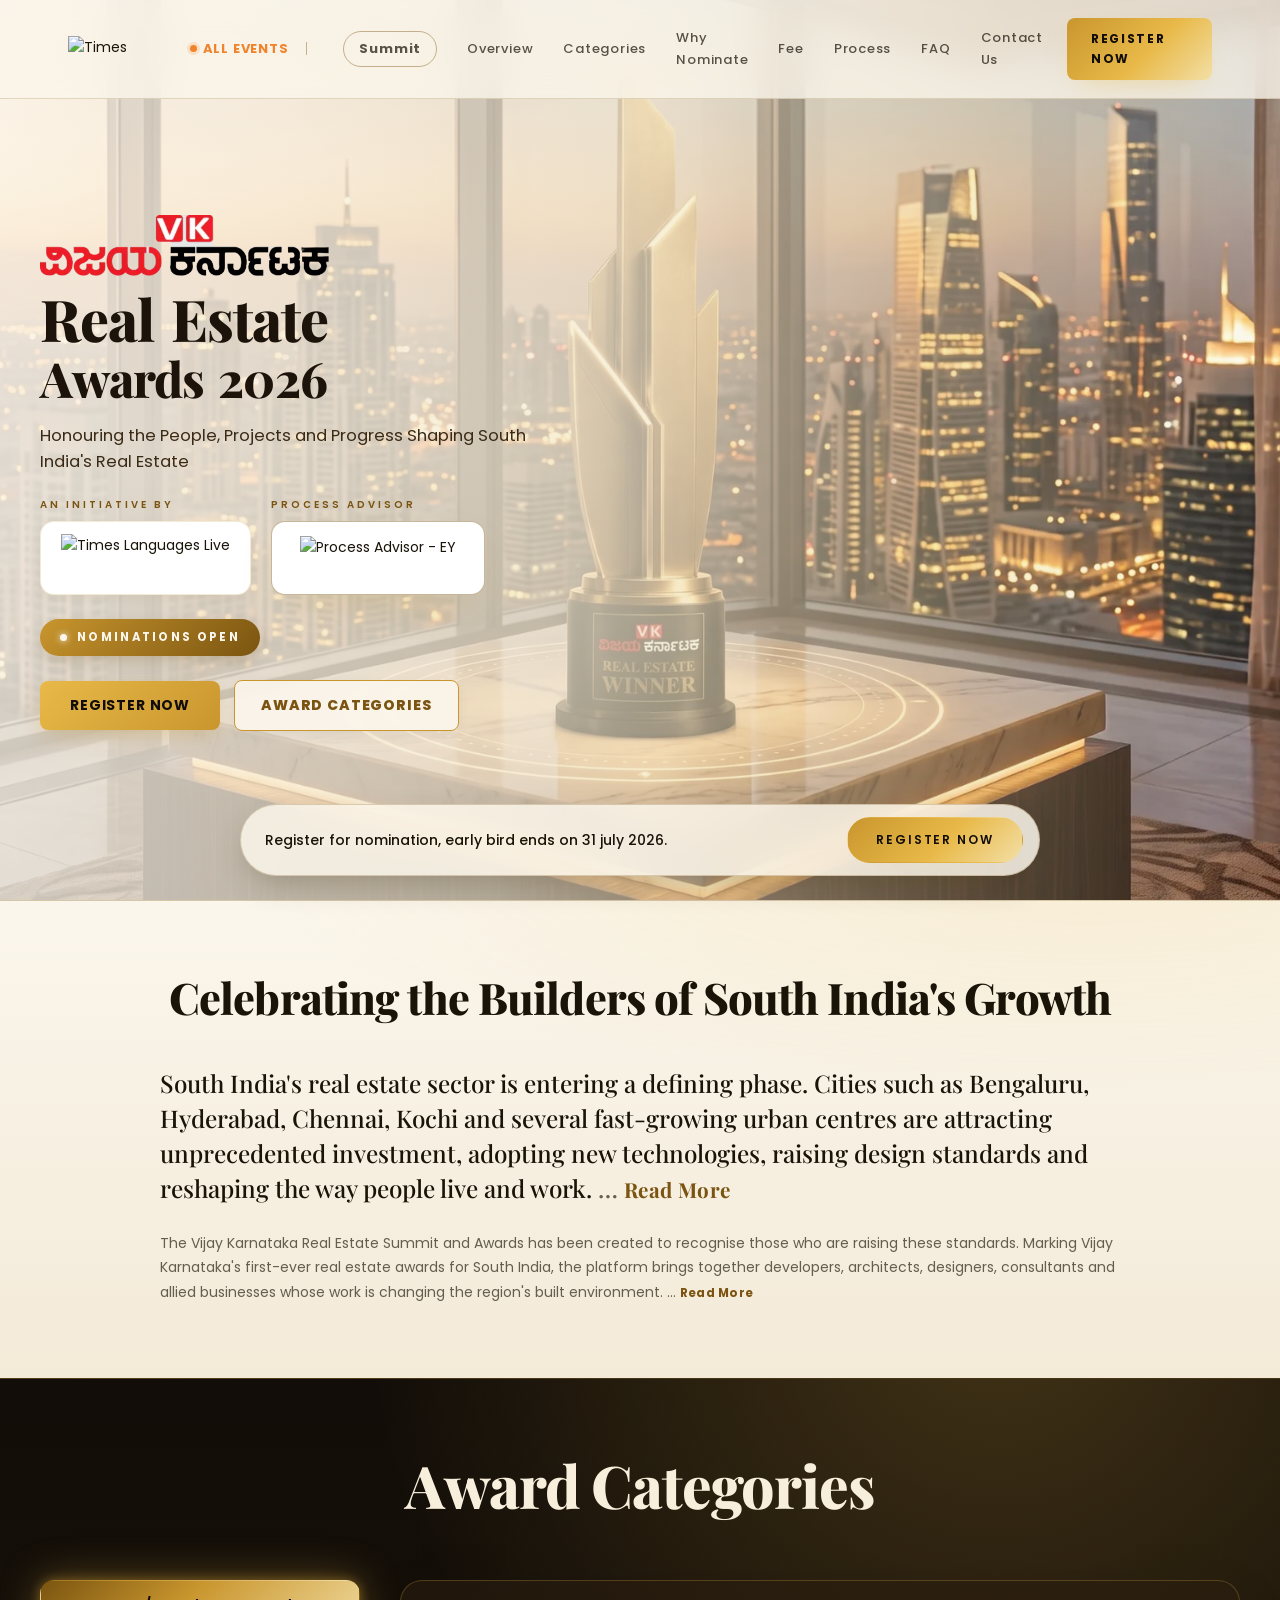
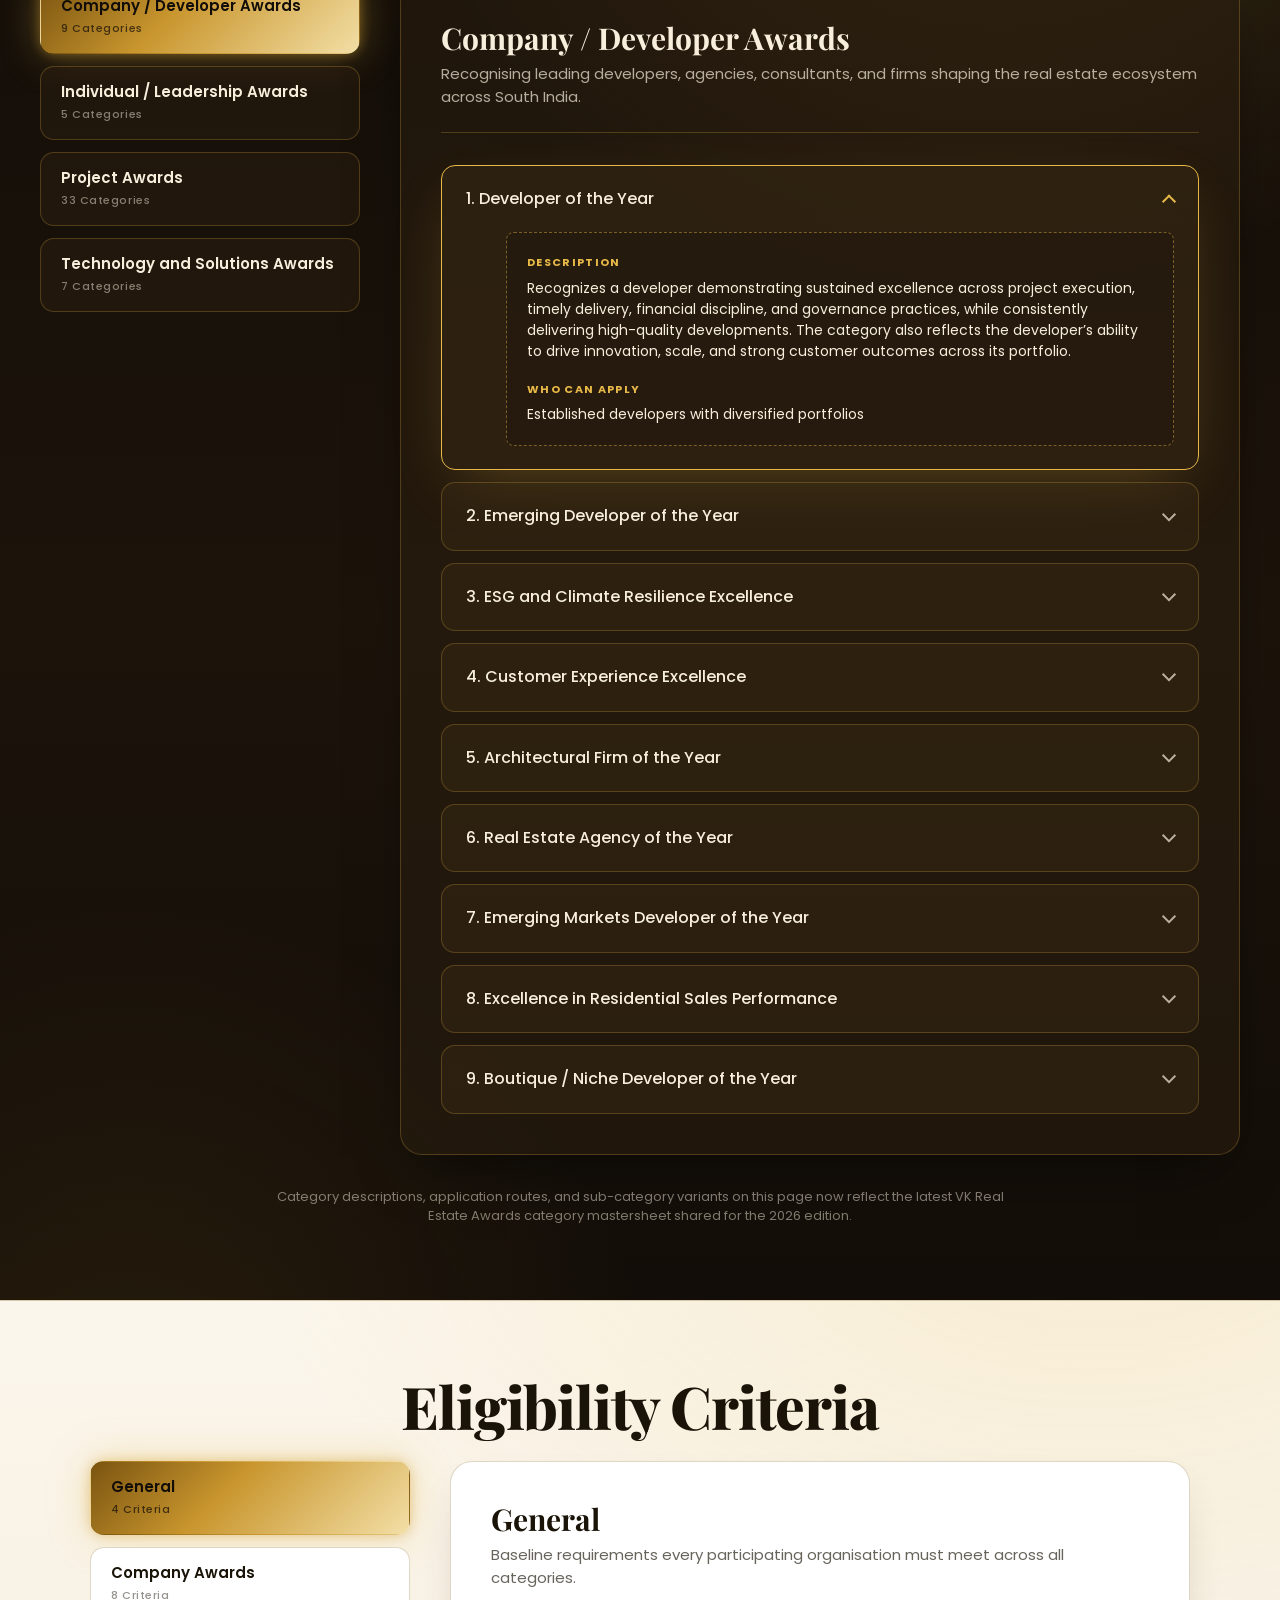
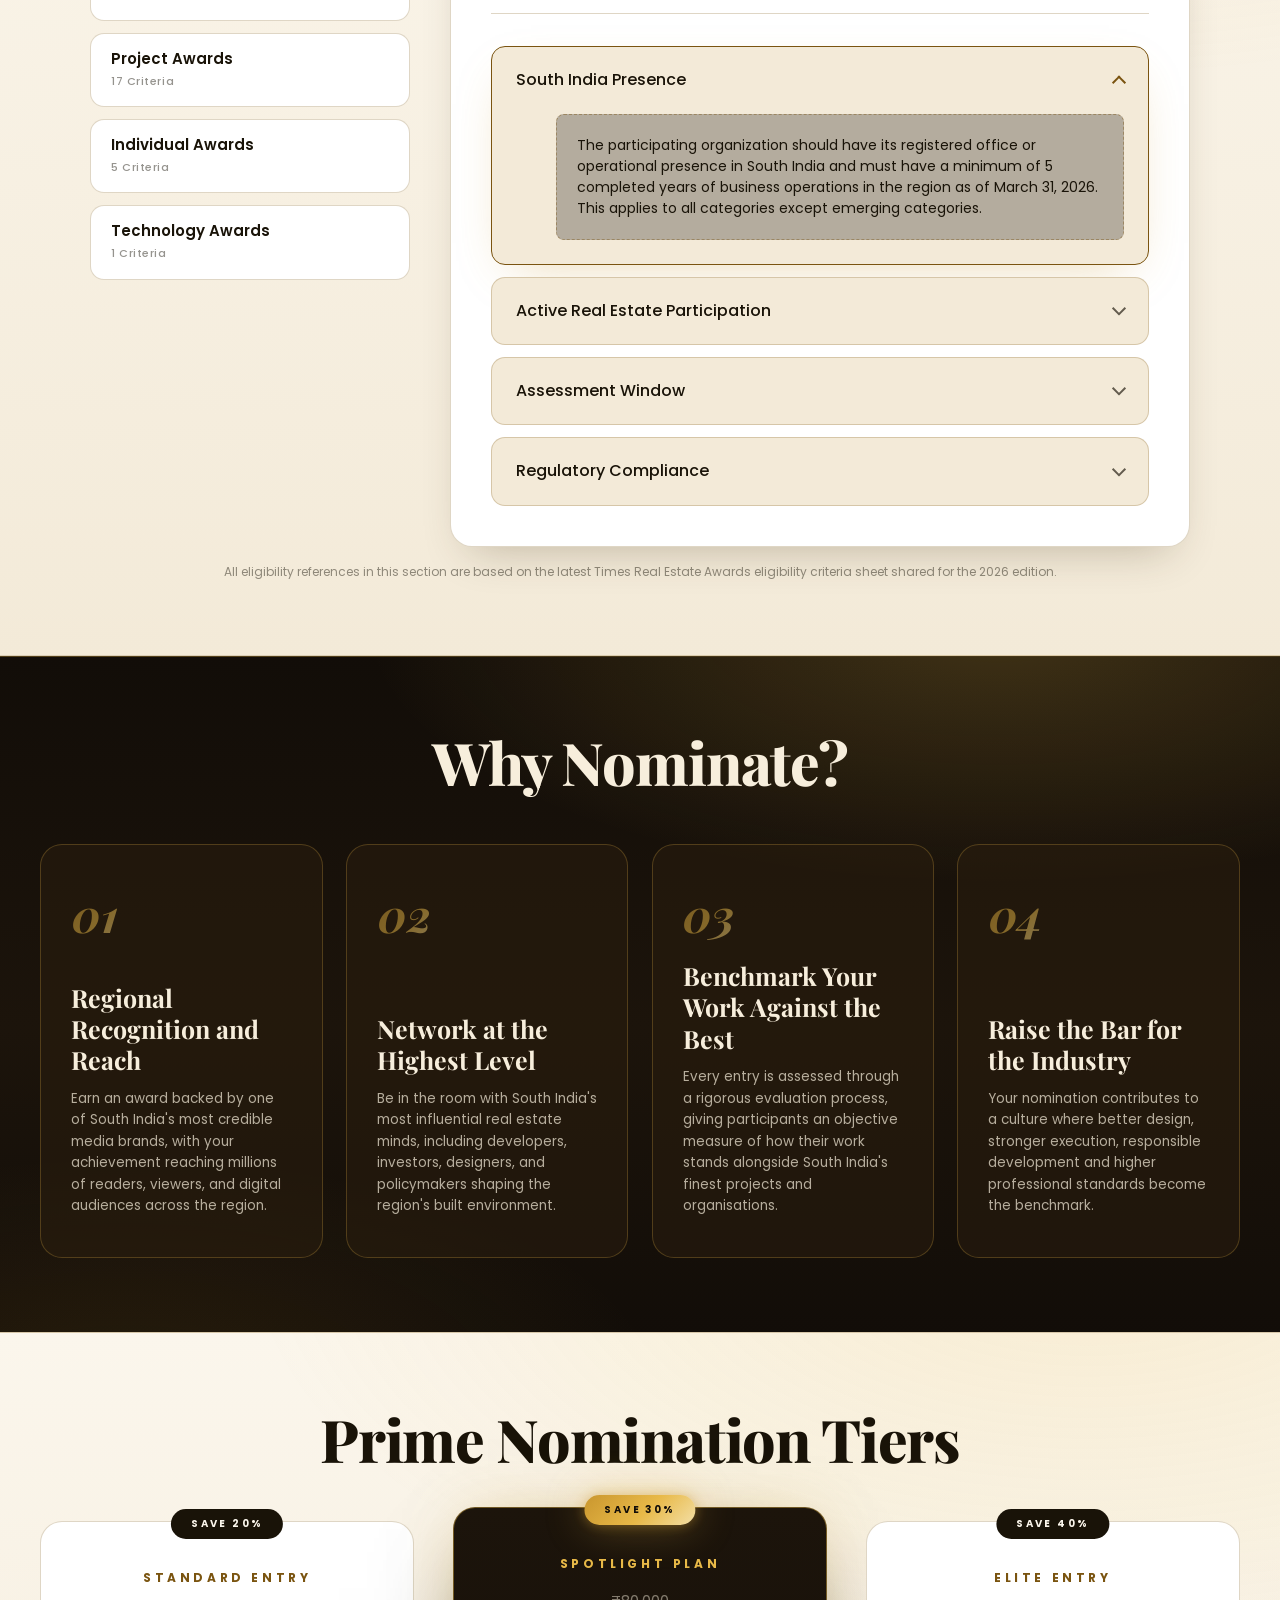
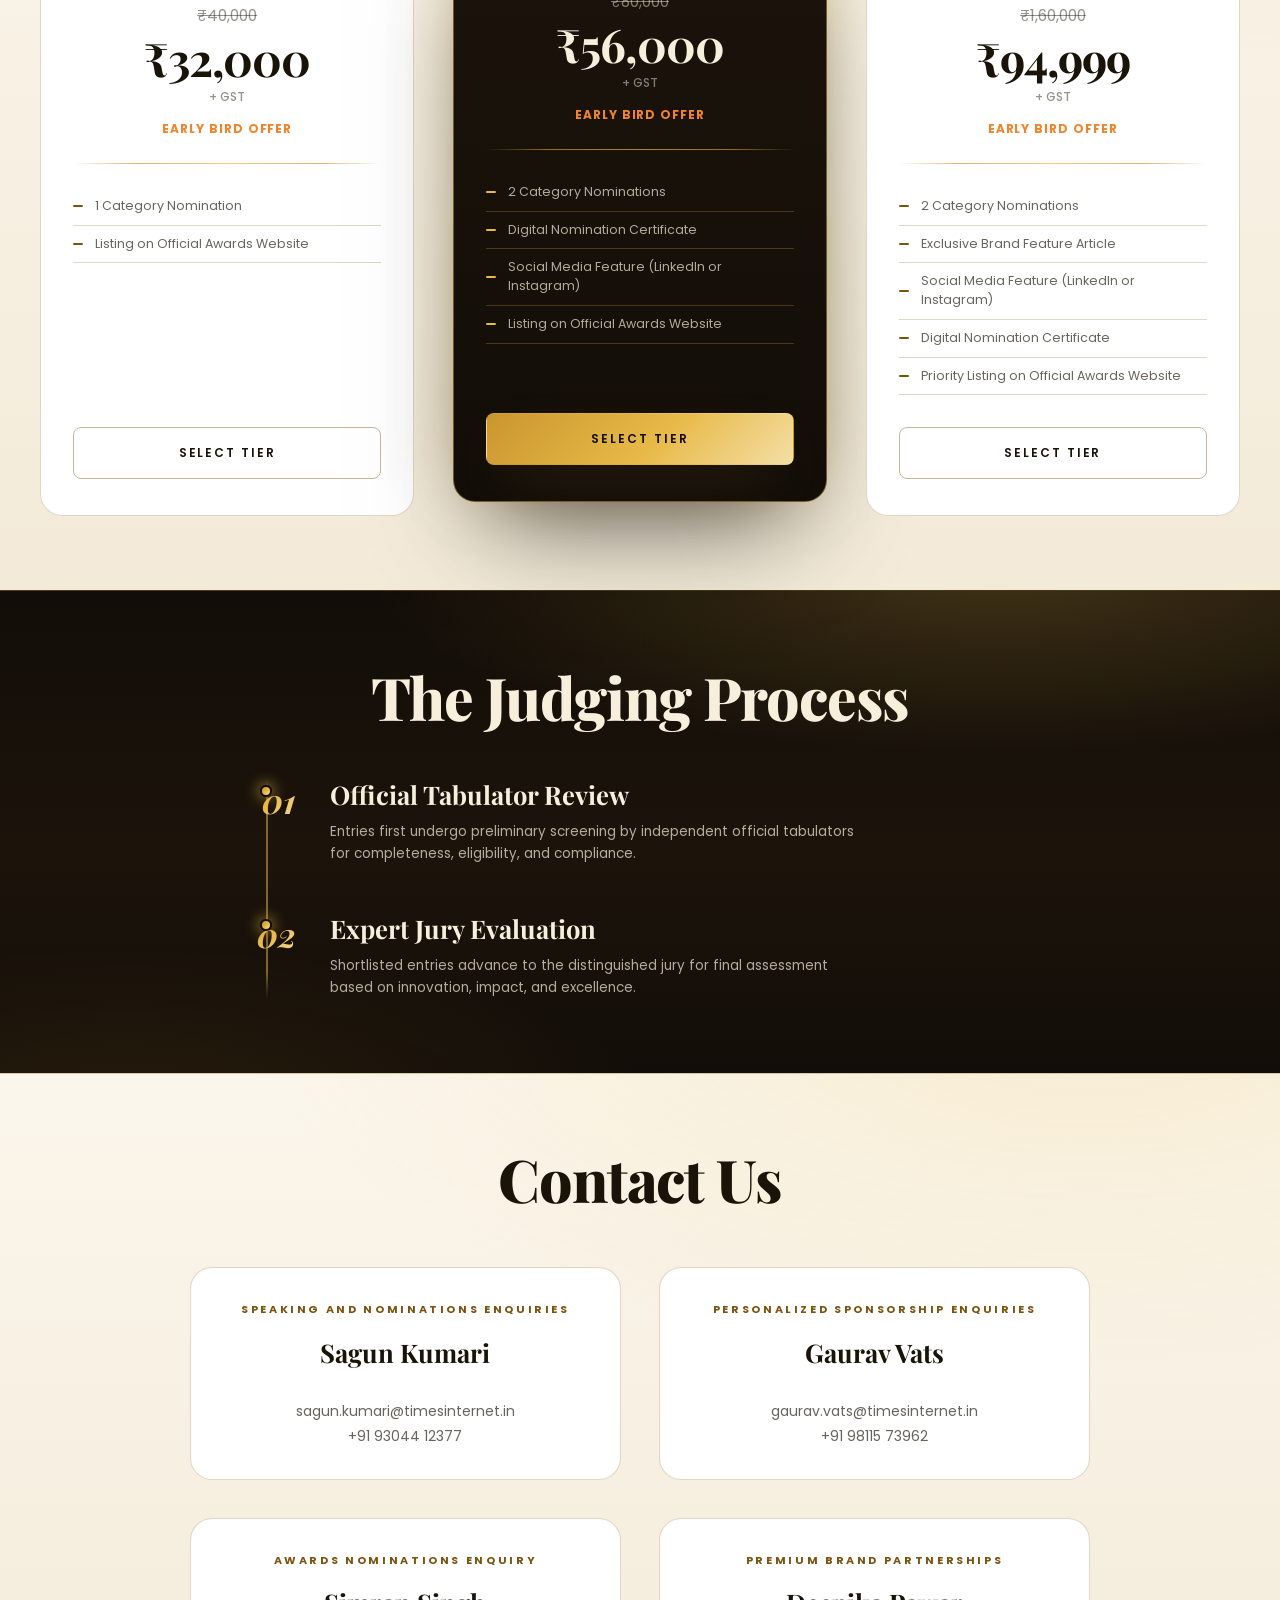
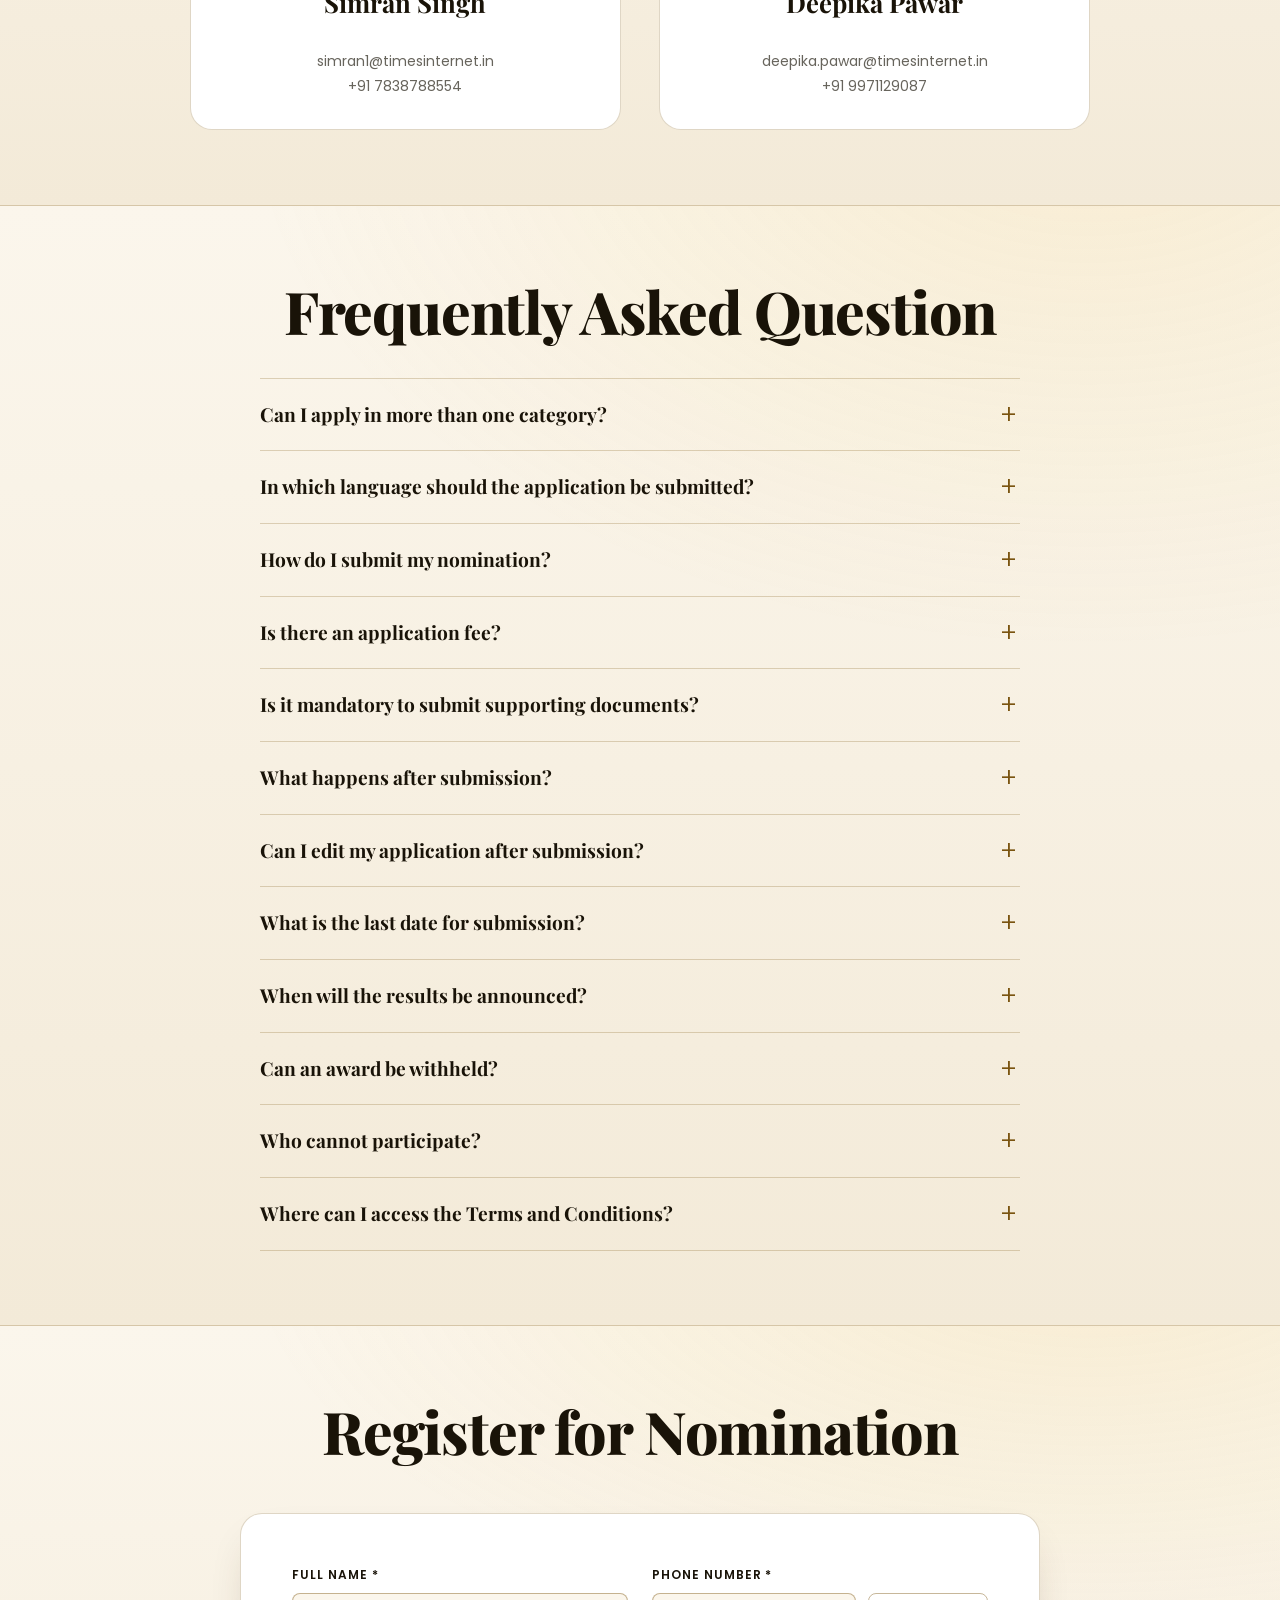
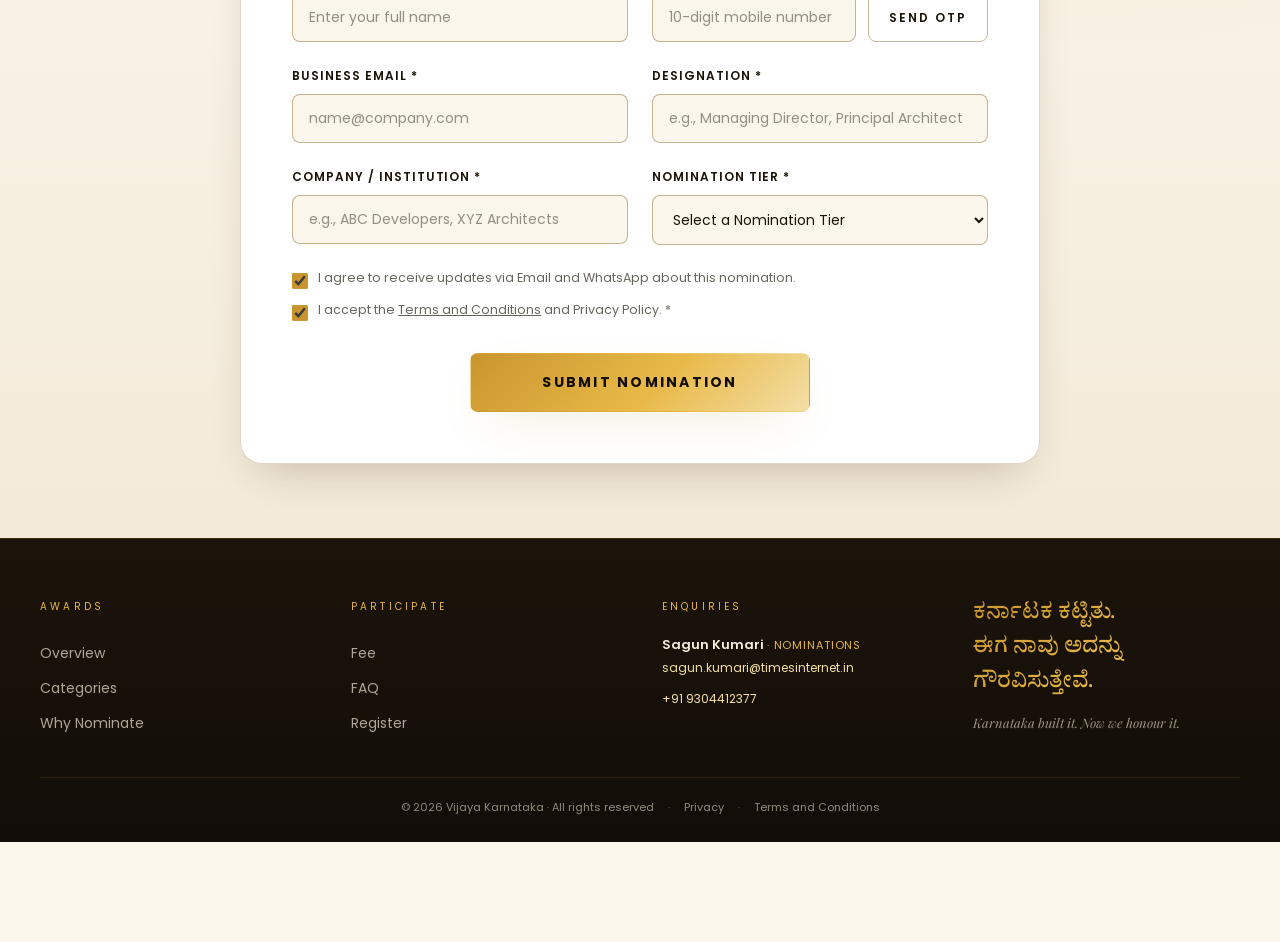
==== commit fd6522bd: "UI enhancements: layout adjustments, CTA contrast, logo sizing" ====
--- a/awards.html
+++ b/awards.html
@@ -9,7 +9,8 @@
   <title>VK Real Estate Awards 2026 · Vijaya Karnataka</title>
   <link rel="canonical" href="https://timeslanguages.in/vkrealestate/awards">
   <meta name="robots" content="index, follow, max-image-preview:large, max-snippet:-1">
-  <meta name="keywords" content="VK Real Estate Awards 2026, Vijaya Karnataka, real estate awards Karnataka, South India property awards, developer of the year, real estate excellence awards, Bengaluru">
+  <meta name="keywords"
+    content="VK Real Estate Awards 2026, Vijaya Karnataka, real estate awards Karnataka, South India property awards, developer of the year, real estate excellence awards, Bengaluru">
   <meta name="author" content="Vijaya Karnataka · Times Internet">
   <meta name="theme-color" content="#1C140B">
 
@@ -18,7 +19,8 @@
   <meta property="og:site_name" content="VK Real Estate Summit &amp; Awards 2026">
   <meta property="og:locale" content="en_IN">
   <meta property="og:title" content="VK Real Estate Awards 2026 · Vijaya Karnataka">
-  <meta property="og:description" content="Karnataka's most authoritative recognition of real estate excellence. Nominations open across 54 categories for South India's developers, leaders and projects.">
+  <meta property="og:description"
+    content="Karnataka's most authoritative recognition of real estate excellence. Nominations open across 54 categories for South India's developers, leaders and projects.">
   <meta property="og:url" content="https://timeslanguages.in/vkrealestate/awards">
   <meta property="og:image" content="https://timeslanguages.in/vkrealestate/css/hero-bg.webp">
   <meta property="og:image:secure_url" content="https://timeslanguages.in/vkrealestate/css/hero-bg.webp">
@@ -30,7 +32,8 @@
   <!-- Twitter -->
   <meta name="twitter:card" content="summary_large_image">
   <meta name="twitter:title" content="VK Real Estate Awards 2026 · Vijaya Karnataka">
-  <meta name="twitter:description" content="Karnataka's most authoritative recognition of real estate excellence. Nominations open across 54 categories for South India's developers, leaders and projects.">
+  <meta name="twitter:description"
+    content="Karnataka's most authoritative recognition of real estate excellence. Nominations open across 54 categories for South India's developers, leaders and projects.">
   <meta name="twitter:image" content="https://timeslanguages.in/vkrealestate/css/hero-bg.webp">
   <meta name="twitter:image:alt" content="VK Real Estate Awards 2026">
   <meta name="google-site-verification" content="JYn_NFaOSK9Z4vPZe4n6l-aLTP_zoMrbmOEaUKy0l7o" />
@@ -66,9 +69,15 @@
   <!-- Fonts (non-render-blocking) -->
   <link rel="preconnect" href="https://fonts.googleapis.com">
   <link rel="preconnect" href="https://fonts.gstatic.com" crossorigin>
-  <link rel="preload" as="style" href="https://fonts.googleapis.com/css2?family=Noto+Serif+Kannada:wght@400;500;600&family=Playfair+Display:ital,wght@0,400;0,500;0,600;0,700;0,800;1,700&family=Poppins:wght@300;400;500;600;700&display=swap">
-  <link rel="stylesheet" href="https://fonts.googleapis.com/css2?family=Noto+Serif+Kannada:wght@400;500;600&family=Playfair+Display:ital,wght@0,400;0,500;0,600;0,700;0,800;1,700&family=Poppins:wght@300;400;500;600;700&display=swap" media="print" onload="this.media='all'">
-  <noscript><link rel="stylesheet" href="https://fonts.googleapis.com/css2?family=Noto+Serif+Kannada:wght@400;500;600&family=Playfair+Display:ital,wght@0,400;0,500;0,600;0,700;0,800;1,700&family=Poppins:wght@300;400;500;600;700&display=swap"></noscript>
+  <link rel="preload" as="style"
+    href="https://fonts.googleapis.com/css2?family=Noto+Serif+Kannada:wght@400;500;600&family=Playfair+Display:ital,wght@0,400;0,500;0,600;0,700;0,800;1,700&family=Poppins:wght@300;400;500;600;700&display=swap">
+  <link rel="stylesheet"
+    href="https://fonts.googleapis.com/css2?family=Noto+Serif+Kannada:wght@400;500;600&family=Playfair+Display:ital,wght@0,400;0,500;0,600;0,700;0,800;1,700&family=Poppins:wght@300;400;500;600;700&display=swap"
+    media="print" onload="this.media='all'">
+  <noscript>
+    <link rel="stylesheet"
+      href="https://fonts.googleapis.com/css2?family=Noto+Serif+Kannada:wght@400;500;600&family=Playfair+Display:ital,wght@0,400;0,500;0,600;0,700;0,800;1,700&family=Poppins:wght@300;400;500;600;700&display=swap">
+  </noscript>
 
   <!-- Preload LCP assets. Heavy hero background is preloaded only on fast
        connections; on save-data / 2G it is skipped (see .slow-net in CSS). -->
@@ -186,7 +195,8 @@
   <header class="nav" id="nav">
     <div class="nav-row">
       <div class="nav-logo nav-logo-ti">
-        <img src="https://timesinternet.in/assets/images/logo-blue-new.png" alt="Times Internet" loading="lazy" decoding="async">
+        <img src="https://timesinternet.in/assets/images/logo-blue-new.png" alt="Times Internet" loading="lazy"
+          decoding="async">
       </div>
 
       <nav class="nav-links" aria-label="Primary">
@@ -196,7 +206,7 @@
         <a href="#overview">Overview</a>
         <a href="#categories">Categories</a>
         <a href="#why-nominate">Why Nominate</a>
-        <a href="#pricing">Fees</a>
+        <a href="#pricing">Fee</a>
         <a href="#judging">Process</a>
         <a href="#faq">FAQ</a>
         <a href="#contact-us">Contact Us</a>
@@ -223,8 +233,8 @@
         <div class="hero-left-col">
           <!-- Main Title -->
           <h1 class="poster-headline stacked-headline">
-            <span class="line"><span class="line-inner logo-line"><img src="css/vklogo.webp" alt="VK" width="1000" height="212"
-                  fetchpriority="high" decoding="async" class="vk-hero-logo-stacked"></span></span>
+            <span class="line"><span class="line-inner logo-line"><img src="css/vklogo.webp" alt="VK" width="1000"
+                  height="212" fetchpriority="high" decoding="async" class="vk-hero-logo-stacked"></span></span>
             <span class="line"><span class="line-inner text-line"><span>Real</span><span>Estate</span></span></span>
             <span class="line"><span class="line-inner text-line"><span>Awards</span><span>2026</span></span></span>
           </h1>
@@ -239,13 +249,10 @@
             <div class="hero-initiative">
               <span class="hero-initiative-label">An Initiative By</span>
               <div class="hero-initiative-logos">
+
                 <div class="hero-initiative-logo">
-                  <img src="https://vijaykarnataka.com/thumb/119164298/vijaykarnataka.jpg?width=474&resizemode=4"
-                    alt="Vijaya Karnataka" loading="lazy" decoding="async">
-                </div>
-                <span class="hero-initiative-sep" aria-hidden="true"></span>
-                <div class="hero-initiative-logo">
-                  <img src="https://static.langimg.com/photo/131008221.cms" alt="Times Languages Live" loading="lazy" decoding="async">
+                  <img src="https://static.langimg.com/photo/131008221.cms" alt="Times Languages Live" loading="lazy"
+                    decoding="async">
                 </div>
               </div>
             </div>
@@ -254,7 +261,8 @@
               <span class="hero-process-advisor-label">Process Advisor</span>
               <div class="hero-process-advisor-card">
                 <div class="hero-process-advisor-logo">
-                  <img src="https://static.langimg.com/photo/128750468.cms" alt="Process Advisor - EY" loading="lazy" decoding="async">
+                  <img src="https://static.langimg.com/photo/128750468.cms" alt="Process Advisor - EY" loading="lazy"
+                    decoding="async">
                 </div>
               </div>
             </div>
@@ -284,9 +292,7 @@
     <div class="overview-container">
       <h2 class="section-display overview-title">Celebrating the Builders of South India's Growth</h2>
       <div class="overview-grid">
-        <div class="overview-headline">
-          <img src="css/awards-about.webp" class="overview-image" alt="Real Estate Awards 2026" width="900" height="900" loading="lazy" decoding="async">
-        </div>
+
         <div class="overview-text">
           <p class="overview-lead">
             South India's real estate sector is entering a defining phase. Cities such as Bengaluru, Hyderabad,
@@ -1543,666 +1549,737 @@
         <div class="categories-grid">
           <aside class="cat-sidebar" role="tablist" aria-label="Eligibility Groups">
 
-          <button class="cat-tab-button active" role="tab" aria-selected="true" aria-controls="elig-panel-general" id="elig-tab-general">
-            <span class="cat-tab-info">
-              <span class="cat-tab-title">General</span>
-              <span class="cat-tab-count">4 Criteria</span>
-            </span>
-          </button>
-
-          <button class="cat-tab-button" role="tab" aria-selected="false" aria-controls="elig-panel-company-awards" id="elig-tab-company-awards">
-            <span class="cat-tab-info">
-              <span class="cat-tab-title">Company Awards</span>
-              <span class="cat-tab-count">8 Criteria</span>
-            </span>
-          </button>
-
-          <button class="cat-tab-button" role="tab" aria-selected="false" aria-controls="elig-panel-project-awards" id="elig-tab-project-awards">
-            <span class="cat-tab-info">
-              <span class="cat-tab-title">Project Awards</span>
-              <span class="cat-tab-count">17 Criteria</span>
-            </span>
-          </button>
-
-          <button class="cat-tab-button" role="tab" aria-selected="false" aria-controls="elig-panel-individual-awards" id="elig-tab-individual-awards">
-            <span class="cat-tab-info">
-              <span class="cat-tab-title">Individual Awards</span>
-              <span class="cat-tab-count">5 Criteria</span>
-            </span>
-          </button>
-
-          <button class="cat-tab-button" role="tab" aria-selected="false" aria-controls="elig-panel-technology-awards" id="elig-tab-technology-awards">
-            <span class="cat-tab-info">
-              <span class="cat-tab-title">Technology Awards</span>
-              <span class="cat-tab-count">1 Criteria</span>
-            </span>
-          </button>
+            <button class="cat-tab-button active" role="tab" aria-selected="true" aria-controls="elig-panel-general"
+              id="elig-tab-general">
+              <span class="cat-tab-info">
+                <span class="cat-tab-title">General</span>
+                <span class="cat-tab-count">4 Criteria</span>
+              </span>
+            </button>
+
+            <button class="cat-tab-button" role="tab" aria-selected="false" aria-controls="elig-panel-company-awards"
+              id="elig-tab-company-awards">
+              <span class="cat-tab-info">
+                <span class="cat-tab-title">Company Awards</span>
+                <span class="cat-tab-count">8 Criteria</span>
+              </span>
+            </button>
+
+            <button class="cat-tab-button" role="tab" aria-selected="false" aria-controls="elig-panel-project-awards"
+              id="elig-tab-project-awards">
+              <span class="cat-tab-info">
+                <span class="cat-tab-title">Project Awards</span>
+                <span class="cat-tab-count">17 Criteria</span>
+              </span>
+            </button>
+
+            <button class="cat-tab-button" role="tab" aria-selected="false" aria-controls="elig-panel-individual-awards"
+              id="elig-tab-individual-awards">
+              <span class="cat-tab-info">
+                <span class="cat-tab-title">Individual Awards</span>
+                <span class="cat-tab-count">5 Criteria</span>
+              </span>
+            </button>
+
+            <button class="cat-tab-button" role="tab" aria-selected="false" aria-controls="elig-panel-technology-awards"
+              id="elig-tab-technology-awards">
+              <span class="cat-tab-info">
+                <span class="cat-tab-title">Technology Awards</span>
+                <span class="cat-tab-count">1 Criteria</span>
+              </span>
+            </button>
 
           </aside>
 
           <main class="cat-content">
 
-          <div class="cat-tab-panel active" id="elig-panel-general" role="tabpanel" aria-labelledby="elig-tab-general">
-            <div class="cat-panel-header">
-              <div class="cat-panel-details">
-                <h3 class="cat-panel-title">General</h3>
-                <p class="cat-panel-desc">Baseline requirements every participating organisation must meet across all categories.</p>
+            <div class="cat-tab-panel active" id="elig-panel-general" role="tabpanel"
+              aria-labelledby="elig-tab-general">
+              <div class="cat-panel-header">
+                <div class="cat-panel-details">
+                  <h3 class="cat-panel-title">General</h3>
+                  <p class="cat-panel-desc">Baseline requirements every participating organisation must meet across all
+                    categories.</p>
+                </div>
+              </div>
+
+              <div class="cat-accordion">
+
+                <div class="acc-item active">
+                  <button class="acc-header" aria-expanded="true" aria-controls="elig-body-1" id="elig-header-1">
+                    <span class="acc-title">South India Presence</span>
+                  </button>
+                  <div class="acc-body" id="elig-body-1" aria-labelledby="elig-header-1">
+                    <div class="acc-content">
+                      <div class="acc-content-box">
+                        <p class="acc-desc">The participating organization should have its registered office or
+                          operational presence in South India and must have a minimum of 5 completed years of business
+                          operations in the region as of March 31, 2026. This applies to all categories except emerging
+                          categories.</p>
+                      </div>
+                    </div>
+                  </div>
+                </div>
+
+                <div class="acc-item">
+                  <button class="acc-header" aria-expanded="false" aria-controls="elig-body-2" id="elig-header-2">
+                    <span class="acc-title">Active Real Estate Participation</span>
+                  </button>
+                  <div class="acc-body" id="elig-body-2" aria-labelledby="elig-header-2">
+                    <div class="acc-content">
+                      <div class="acc-content-box">
+                        <p class="acc-desc">The participating organization must have at least one completed or ongoing
+                          real estate project in South India as of March 31, 2026, demonstrating active participation in
+                          the sector.</p>
+                      </div>
+                    </div>
+                  </div>
+                </div>
+
+                <div class="acc-item">
+                  <button class="acc-header" aria-expanded="false" aria-controls="elig-body-3" id="elig-header-3">
+                    <span class="acc-title">Assessment Window</span>
+                  </button>
+                  <div class="acc-body" id="elig-body-3" aria-labelledby="elig-header-3">
+                    <div class="acc-content">
+                      <div class="acc-content-box">
+                        <p class="acc-desc">All projects, initiatives, or campaigns submitted for evaluation must fall
+                          within the defined assessment window for the 2026 awards cycle.</p>
+                        <ul class="acc-list">
+                          <li>Completed projects must be operational on or before March 31, 2026.</li>
+                          <li>Ongoing projects or initiatives must have commenced on or after April 1, 2024.</li>
+                        </ul>
+                      </div>
+                    </div>
+                  </div>
+                </div>
+
+                <div class="acc-item">
+                  <button class="acc-header" aria-expanded="false" aria-controls="elig-body-4" id="elig-header-4">
+                    <span class="acc-title">Regulatory Compliance</span>
+                  </button>
+                  <div class="acc-body" id="elig-body-4" aria-labelledby="elig-header-4">
+                    <div class="acc-content">
+                      <div class="acc-content-box">
+                        <p class="acc-desc">The participating organization must be compliant with applicable regulatory
+                          requirements, including registration under the Real Estate (Regulation and Development) Act,
+                          2016 (RERA), wherever applicable.</p>
+                      </div>
+                    </div>
+                  </div>
+                </div>
+
               </div>
             </div>
 
-            <div class="cat-accordion">
-
-              <div class="acc-item active">
-                <button class="acc-header" aria-expanded="true" aria-controls="elig-body-1" id="elig-header-1">
-                  <span class="acc-title">South India Presence</span>
-                </button>
-                <div class="acc-body" id="elig-body-1" aria-labelledby="elig-header-1">
-                  <div class="acc-content">
-                    <div class="acc-content-box">
-                      <p class="acc-desc">The participating organization should have its registered office or operational presence in South India and must have a minimum of 5 completed years of business operations in the region as of March 31, 2026. This applies to all categories except emerging categories.</p>
-                    </div>
-                  </div>
-                </div>
-              </div>
-
-              <div class="acc-item">
-                <button class="acc-header" aria-expanded="false" aria-controls="elig-body-2" id="elig-header-2">
-                  <span class="acc-title">Active Real Estate Participation</span>
-                </button>
-                <div class="acc-body" id="elig-body-2" aria-labelledby="elig-header-2">
-                  <div class="acc-content">
-                    <div class="acc-content-box">
-                      <p class="acc-desc">The participating organization must have at least one completed or ongoing real estate project in South India as of March 31, 2026, demonstrating active participation in the sector.</p>
-                    </div>
-                  </div>
-                </div>
-              </div>
-
-              <div class="acc-item">
-                <button class="acc-header" aria-expanded="false" aria-controls="elig-body-3" id="elig-header-3">
-                  <span class="acc-title">Assessment Window</span>
-                </button>
-                <div class="acc-body" id="elig-body-3" aria-labelledby="elig-header-3">
-                  <div class="acc-content">
-                    <div class="acc-content-box">
-                      <p class="acc-desc">All projects, initiatives, or campaigns submitted for evaluation must fall within the defined assessment window for the 2026 awards cycle.</p>
-                      <ul class="acc-list">
-                        <li>Completed projects must be operational on or before March 31, 2026.</li>
-                        <li>Ongoing projects or initiatives must have commenced on or after April 1, 2024.</li>
-                      </ul>
-                    </div>
-                  </div>
-                </div>
-              </div>
-
-              <div class="acc-item">
-                <button class="acc-header" aria-expanded="false" aria-controls="elig-body-4" id="elig-header-4">
-                  <span class="acc-title">Regulatory Compliance</span>
-                </button>
-                <div class="acc-body" id="elig-body-4" aria-labelledby="elig-header-4">
-                  <div class="acc-content">
-                    <div class="acc-content-box">
-                      <p class="acc-desc">The participating organization must be compliant with applicable regulatory requirements, including registration under the Real Estate (Regulation and Development) Act, 2016 (RERA), wherever applicable.</p>
-                    </div>
-                  </div>
-                </div>
-              </div>
-
+            <div class="cat-tab-panel" id="elig-panel-company-awards" role="tabpanel"
+              aria-labelledby="elig-tab-company-awards">
+              <div class="cat-panel-header">
+                <div class="cat-panel-details">
+                  <h3 class="cat-panel-title">Company Awards</h3>
+                  <p class="cat-panel-desc">Criteria specific to company and developer-level recognitions.</p>
+                </div>
+              </div>
+
+              <div class="cat-accordion">
+
+                <div class="acc-item active">
+                  <button class="acc-header" aria-expanded="true" aria-controls="elig-body-5" id="elig-header-5">
+                    <span class="acc-title">Developer of the Year</span>
+                  </button>
+                  <div class="acc-body" id="elig-body-5" aria-labelledby="elig-header-5">
+                    <div class="acc-content">
+                      <div class="acc-content-box">
+                        <ul class="acc-list">
+                          <li>The organization must have a minimum of 10 years of real estate development experience in
+                            South India as of March 31, 2026.</li>
+                          <li>The organization must have delivered at least 5 completed real estate projects, with a
+                            minimum of 2 projects delivered within the last 3 years.</li>
+                        </ul>
+                      </div>
+                    </div>
+                  </div>
+                </div>
+
+                <div class="acc-item">
+                  <button class="acc-header" aria-expanded="false" aria-controls="elig-body-6" id="elig-header-6">
+                    <span class="acc-title">Emerging Developer of the Year</span>
+                  </button>
+                  <div class="acc-body" id="elig-body-6" aria-labelledby="elig-header-6">
+                    <div class="acc-content">
+                      <div class="acc-content-box">
+                        <ul class="acc-list">
+                          <li>The participating organization must have been incorporated within the last 10 years as of
+                            March 31, 2026.</li>
+                          <li>The organization must have at least 2 completed projects.</li>
+                        </ul>
+                      </div>
+                    </div>
+                  </div>
+                </div>
+
+                <div class="acc-item">
+                  <button class="acc-header" aria-expanded="false" aria-controls="elig-body-7" id="elig-header-7">
+                    <span class="acc-title">ESG and Climate Resilience Excellence</span>
+                  </button>
+                  <div class="acc-body" id="elig-body-7" aria-labelledby="elig-header-7">
+                    <div class="acc-content">
+                      <div class="acc-content-box">
+                        <ul class="acc-list">
+                          <li>The participating organization must have a defined ESG framework or policy in place.</li>
+                          <li>The organization must demonstrate implementation of sustainability or climate resilience
+                            initiatives within the defined timeframe.</li>
+                        </ul>
+                      </div>
+                    </div>
+                  </div>
+                </div>
+
+                <div class="acc-item">
+                  <button class="acc-header" aria-expanded="false" aria-controls="elig-body-8" id="elig-header-8">
+                    <span class="acc-title">Architectural Firm of the Year</span>
+                  </button>
+                  <div class="acc-body" id="elig-body-8" aria-labelledby="elig-header-8">
+                    <div class="acc-content">
+                      <div class="acc-content-box">
+                        <ul class="acc-list">
+                          <li>The firm must have completed at least 5 projects.</li>
+                          <li>The firm must demonstrate experience across multiple asset classes or large-scale
+                            developments.</li>
+                        </ul>
+                      </div>
+                    </div>
+                  </div>
+                </div>
+
+                <div class="acc-item">
+                  <button class="acc-header" aria-expanded="false" aria-controls="elig-body-9" id="elig-header-9">
+                    <span class="acc-title">Real Estate Agency of the Year</span>
+                  </button>
+                  <div class="acc-body" id="elig-body-9" aria-labelledby="elig-header-9">
+                    <div class="acc-content">
+                      <div class="acc-content-box">
+                        <ul class="acc-list">
+                          <li>The agency must have closed a minimum of 50 property transactions in the last 3 years as
+                            of March 31, 2026, across residential and/or commercial segments.</li>
+                        </ul>
+                      </div>
+                    </div>
+                  </div>
+                </div>
+
+                <div class="acc-item">
+                  <button class="acc-header" aria-expanded="false" aria-controls="elig-body-10" id="elig-header-10">
+                    <span class="acc-title">Residential Sales Performance</span>
+                  </button>
+                  <div class="acc-body" id="elig-body-10" aria-labelledby="elig-header-10">
+                    <div class="acc-content">
+                      <div class="acc-content-box">
+                        <ul class="acc-list">
+                          <li>The participating organization must have achieved a minimum of INR 100 crore and above
+                            residential sales value or volume threshold over FY 2025-26 as of March 31, 2026.</li>
+                        </ul>
+                      </div>
+                    </div>
+                  </div>
+                </div>
+
+                <div class="acc-item">
+                  <button class="acc-header" aria-expanded="false" aria-controls="elig-body-11" id="elig-header-11">
+                    <span class="acc-title">Boutique / Niche Developer of the Year</span>
+                  </button>
+                  <div class="acc-body" id="elig-body-11" aria-labelledby="elig-header-11">
+                    <div class="acc-content">
+                      <div class="acc-content-box">
+                        <ul class="acc-list">
+                          <li>The participating organization must have at least 1 completed project within a specific
+                            niche segment as of March 31, 2026.</li>
+                          <li>The total property portfolio size should not exceed 5 completed projects as of March 31,
+                            2026.</li>
+                        </ul>
+                      </div>
+                    </div>
+                  </div>
+                </div>
+
+                <div class="acc-item">
+                  <button class="acc-header" aria-expanded="false" aria-controls="elig-body-12" id="elig-header-12">
+                    <span class="acc-title">Emerging Markets Developer of the Year</span>
+                  </button>
+                  <div class="acc-body" id="elig-body-12" aria-labelledby="elig-header-12">
+                    <div class="acc-content">
+                      <div class="acc-content-box">
+                        <ul class="acc-list">
+                          <li>The participating organization must have a minimum of 7 years of real estate development
+                            experience in South India as of March 31, 2026.</li>
+                          <li>The organization must have delivered at least 3 completed real estate projects in Tier 2
+                            and Tier 3 cities, with a minimum of 2 projects delivered within the last 3 years.</li>
+                          <li>At least 70% of the organization’s project portfolio by number of projects or revenue must
+                            be concentrated in Tier 2 and Tier 3 markets in South India.</li>
+                        </ul>
+                      </div>
+                    </div>
+                  </div>
+                </div>
+
+              </div>
             </div>
-          </div>
-
-          <div class="cat-tab-panel" id="elig-panel-company-awards" role="tabpanel" aria-labelledby="elig-tab-company-awards">
-            <div class="cat-panel-header">
-              <div class="cat-panel-details">
-                <h3 class="cat-panel-title">Company Awards</h3>
-                <p class="cat-panel-desc">Criteria specific to company and developer-level recognitions.</p>
+
+            <div class="cat-tab-panel" id="elig-panel-project-awards" role="tabpanel"
+              aria-labelledby="elig-tab-project-awards">
+              <div class="cat-panel-header">
+                <div class="cat-panel-details">
+                  <h3 class="cat-panel-title">Project Awards</h3>
+                  <p class="cat-panel-desc">Criteria applied to individual project and development submissions.</p>
+                </div>
+              </div>
+
+              <div class="cat-accordion">
+
+                <div class="acc-item active">
+                  <button class="acc-header" aria-expanded="true" aria-controls="elig-body-13" id="elig-header-13">
+                    <span class="acc-title">Project Awards Segment Rules</span>
+                  </button>
+                  <div class="acc-body" id="elig-body-13" aria-labelledby="elig-header-13">
+                    <div class="acc-content">
+                      <div class="acc-content-box">
+                        <ul class="acc-list">
+                          <li>The submitted project must be located in South India.</li>
+                          <li>The project must be submitted either under Completed or Ongoing classification, and
+                            evaluation will be conducted accordingly.</li>
+                        </ul>
+                      </div>
+                    </div>
+                  </div>
+                </div>
+
+                <div class="acc-item">
+                  <button class="acc-header" aria-expanded="false" aria-controls="elig-body-14" id="elig-header-14">
+                    <span class="acc-title">Integrated Development (Township / Mixed Use)</span>
+                  </button>
+                  <div class="acc-body" id="elig-body-14" aria-labelledby="elig-header-14">
+                    <div class="acc-content">
+                      <div class="acc-content-box">
+                        <ul class="acc-list">
+                          <li>The project must have a minimum land parcel of 25 acres.</li>
+                          <li>The project must include at least 3 distinct asset classes such as residential,
+                            commercial, or retail.</li>
+                        </ul>
+                      </div>
+                    </div>
+                  </div>
+                </div>
+
+                <div class="acc-item">
+                  <button class="acc-header" aria-expanded="false" aria-controls="elig-body-15" id="elig-header-15">
+                    <span class="acc-title">Industrial and Logistics Development</span>
+                  </button>
+                  <div class="acc-body" id="elig-body-15" aria-labelledby="elig-header-15">
+                    <div class="acc-content">
+                      <div class="acc-content-box">
+                        <ul class="acc-list">
+                          <li>The project must be designed for logistics, warehousing, or industrial use.</li>
+                          <li>The project must demonstrate tenant occupancy or leasing activity for completed projects.
+                          </li>
+                        </ul>
+                      </div>
+                    </div>
+                  </div>
+                </div>
+
+                <div class="acc-item">
+                  <button class="acc-header" aria-expanded="false" aria-controls="elig-body-16" id="elig-header-16">
+                    <span class="acc-title">Social Infrastructure Development</span>
+                  </button>
+                  <div class="acc-body" id="elig-body-16" aria-labelledby="elig-header-16">
+                    <div class="acc-content">
+                      <div class="acc-content-box">
+                        <ul class="acc-list">
+                          <li>The project must fall under healthcare, education, or senior living infrastructure.</li>
+                          <li>The project must demonstrate operational functionality and end-user utilization.</li>
+                        </ul>
+                      </div>
+                    </div>
+                  </div>
+                </div>
+
+                <div class="acc-item">
+                  <button class="acc-header" aria-expanded="false" aria-controls="elig-body-17" id="elig-header-17">
+                    <span class="acc-title">PPP Infrastructure</span>
+                  </button>
+                  <div class="acc-body" id="elig-body-17" aria-labelledby="elig-header-17">
+                    <div class="acc-content">
+                      <div class="acc-content-box">
+                        <ul class="acc-list">
+                          <li>The project must be executed under a formal public-private partnership arrangement with a
+                            government authority.</li>
+                        </ul>
+                      </div>
+                    </div>
+                  </div>
+                </div>
+
+                <div class="acc-item">
+                  <button class="acc-header" aria-expanded="false" aria-controls="elig-body-18" id="elig-header-18">
+                    <span class="acc-title">Green Project of the Year</span>
+                  </button>
+                  <div class="acc-body" id="elig-body-18" aria-labelledby="elig-header-18">
+                    <div class="acc-content">
+                      <div class="acc-content-box">
+                        <ul class="acc-list">
+                          <li>The project must have obtained or applied for a recognized green certification such as
+                            IGBC, LEED, or equivalent.</li>
+                        </ul>
+                      </div>
+                    </div>
+                  </div>
+                </div>
+
+                <div class="acc-item">
+                  <button class="acc-header" aria-expanded="false" aria-controls="elig-body-19" id="elig-header-19">
+                    <span class="acc-title">Smart Development of the Year</span>
+                  </button>
+                  <div class="acc-body" id="elig-body-19" aria-labelledby="elig-header-19">
+                    <div class="acc-content">
+                      <div class="acc-content-box">
+                        <ul class="acc-list">
+                          <li>The project must demonstrate implementation of smart technologies, including IoT systems,
+                            automation, or digital infrastructure.</li>
+                        </ul>
+                      </div>
+                    </div>
+                  </div>
+                </div>
+
+                <div class="acc-item">
+                  <button class="acc-header" aria-expanded="false" aria-controls="elig-body-20" id="elig-header-20">
+                    <span class="acc-title">Residential Project of the Year</span>
+                  </button>
+                  <div class="acc-body" id="elig-body-20" aria-labelledby="elig-header-20">
+                    <div class="acc-content">
+                      <div class="acc-content-box">
+                        <ul class="acc-list">
+                          <li>The project must be classified as a residential development with defined housing units and
+                            amenities.</li>
+                        </ul>
+                      </div>
+                    </div>
+                  </div>
+                </div>
+
+                <div class="acc-item">
+                  <button class="acc-header" aria-expanded="false" aria-controls="elig-body-21" id="elig-header-21">
+                    <span class="acc-title">Luxury Residential Project of the Year</span>
+                  </button>
+                  <div class="acc-body" id="elig-body-21" aria-labelledby="elig-header-21">
+                    <div class="acc-content">
+                      <div class="acc-content-box">
+                        <ul class="acc-list">
+                          <li>The project must be positioned within the premium or luxury housing segment, supported by
+                            high-value offerings and amenities.</li>
+                          <li>The project must be located in a prime, premium, or emerging high-value area within the
+                            respective city.</li>
+                          <li>Minimum unit price must be INR 3 crore and above.</li>
+                        </ul>
+                      </div>
+                    </div>
+                  </div>
+                </div>
+
+                <div class="acc-item">
+                  <button class="acc-header" aria-expanded="false" aria-controls="elig-body-22" id="elig-header-22">
+                    <span class="acc-title">Affordable Housing Project of the Year</span>
+                  </button>
+                  <div class="acc-body" id="elig-body-22" aria-labelledby="elig-header-22">
+                    <div class="acc-content">
+                      <div class="acc-content-box">
+                        <ul class="acc-list">
+                          <li>The project must have a maximum unit price not exceeding INR 75 lakh as of March 31, 2026.
+                          </li>
+                        </ul>
+                      </div>
+                    </div>
+                  </div>
+                </div>
+
+                <div class="acc-item">
+                  <button class="acc-header" aria-expanded="false" aria-controls="elig-body-23" id="elig-header-23">
+                    <span class="acc-title">Villa of the Year</span>
+                  </button>
+                  <div class="acc-body" id="elig-body-23" aria-labelledby="elig-header-23">
+                    <div class="acc-content">
+                      <div class="acc-content-box">
+                        <ul class="acc-list">
+                          <li>The project must consist of independent villa units or low-density housing formats.</li>
+                          <li>The project must have a minimum of 20 units.</li>
+                        </ul>
+                      </div>
+                    </div>
+                  </div>
+                </div>
+
+                <div class="acc-item">
+                  <button class="acc-header" aria-expanded="false" aria-controls="elig-body-24" id="elig-header-24">
+                    <span class="acc-title">Commercial Project of the Year (Office)</span>
+                  </button>
+                  <div class="acc-body" id="elig-body-24" aria-labelledby="elig-header-24">
+                    <div class="acc-content">
+                      <div class="acc-content-box">
+                        <ul class="acc-list">
+                          <li>The project must be developed as a commercial office asset.</li>
+                          <li>The project must have a minimum built-up or leasable area of 1,00,000 sq. ft.</li>
+                          <li>The project must demonstrate leasing activity, tenant occupancy, or income generation.
+                          </li>
+                        </ul>
+                      </div>
+                    </div>
+                  </div>
+                </div>
+
+                <div class="acc-item">
+                  <button class="acc-header" aria-expanded="false" aria-controls="elig-body-25" id="elig-header-25">
+                    <span class="acc-title">Retail Project of the Year</span>
+                  </button>
+                  <div class="acc-body" id="elig-body-25" aria-labelledby="elig-header-25">
+                    <div class="acc-content">
+                      <div class="acc-content-box">
+                        <ul class="acc-list">
+                          <li>The project must be developed as a retail asset such as a mall, high street, or retail
+                            complex.</li>
+                          <li>The project must demonstrate tenant mix or operational activity for the completed
+                            category.</li>
+                        </ul>
+                      </div>
+                    </div>
+                  </div>
+                </div>
+
+                <div class="acc-item">
+                  <button class="acc-header" aria-expanded="false" aria-controls="elig-body-26" id="elig-header-26">
+                    <span class="acc-title">Redevelopment Project of the Year</span>
+                  </button>
+                  <div class="acc-body" id="elig-body-26" aria-labelledby="elig-header-26">
+                    <div class="acc-content">
+                      <div class="acc-content-box">
+                        <ul class="acc-list">
+                          <li>The nominated project must involve redevelopment or transformation of an existing built
+                            asset or land parcel.</li>
+                        </ul>
+                      </div>
+                    </div>
+                  </div>
+                </div>
+
+                <div class="acc-item">
+                  <button class="acc-header" aria-expanded="false" aria-controls="elig-body-27" id="elig-header-27">
+                    <span class="acc-title">Ultra Luxury Project (Residential / Commercial)</span>
+                  </button>
+                  <div class="acc-body" id="elig-body-27" aria-labelledby="elig-header-27">
+                    <div class="acc-content">
+                      <div class="acc-content-box">
+                        <ul class="acc-list">
+                          <li>The project must be positioned in the ultra-luxury segment within either residential or
+                            commercial real estate.</li>
+                          <li>The project must be located in a prime, premium, or high-value micro-market or business
+                            district.</li>
+                          <li>The project must demonstrate exceptional design, high-end specifications, exclusivity, and
+                            superior quality of development.</li>
+                          <li>Residential: minimum unit price of INR 10 crore and above.</li>
+                          <li>Commercial: presence of marquee tenants, high-value transactions, or Grade A+ asset
+                            positioning.</li>
+                        </ul>
+                      </div>
+                    </div>
+                  </div>
+                </div>
+
+                <div class="acc-item">
+                  <button class="acc-header" aria-expanded="false" aria-controls="elig-body-28" id="elig-header-28">
+                    <span class="acc-title">Project of the Year</span>
+                  </button>
+                  <div class="acc-body" id="elig-body-28" aria-labelledby="elig-header-28">
+                    <div class="acc-content">
+                      <div class="acc-content-box">
+                        <ul class="acc-list">
+                          <li>The project must be completed and operational on or before March 31, 2026.</li>
+                          <li>The project may belong to any asset class such as residential, commercial, mixed-use, or
+                            retail.</li>
+                          <li>The project must demonstrate excellence across design, execution, sustainability,
+                            innovation, and market success.</li>
+                          <li>The project must have achieved strong market recognition, occupancy, or user adoption.
+                          </li>
+                        </ul>
+                      </div>
+                    </div>
+                  </div>
+                </div>
+
+                <div class="acc-item">
+                  <button class="acc-header" aria-expanded="false" aria-controls="elig-body-29" id="elig-header-29">
+                    <span class="acc-title">Excellence in Design Project</span>
+                  </button>
+                  <div class="acc-body" id="elig-body-29" aria-labelledby="elig-header-29">
+                    <div class="acc-content">
+                      <div class="acc-content-box">
+                        <ul class="acc-list">
+                          <li>The project must fall under either architecture or interior design within residential or
+                            commercial real estate.</li>
+                          <li>Residential entries should show premium positioning, high-value units, or strong
+                            design-led differentiation.</li>
+                          <li>Commercial entries should show Grade A or Grade A+ specifications, quality occupiers or
+                            tenants, or enhanced workplace and environmental experience.</li>
+                        </ul>
+                      </div>
+                    </div>
+                  </div>
+                </div>
+
               </div>
             </div>
 
-            <div class="cat-accordion">
-
-              <div class="acc-item active">
-                <button class="acc-header" aria-expanded="true" aria-controls="elig-body-5" id="elig-header-5">
-                  <span class="acc-title">Developer of the Year</span>
-                </button>
-                <div class="acc-body" id="elig-body-5" aria-labelledby="elig-header-5">
-                  <div class="acc-content">
-                    <div class="acc-content-box">
-                      <ul class="acc-list">
-                        <li>The organization must have a minimum of 10 years of real estate development experience in South India as of March 31, 2026.</li>
-                        <li>The organization must have delivered at least 5 completed real estate projects, with a minimum of 2 projects delivered within the last 3 years.</li>
-                      </ul>
-                    </div>
-                  </div>
-                </div>
-              </div>
-
-              <div class="acc-item">
-                <button class="acc-header" aria-expanded="false" aria-controls="elig-body-6" id="elig-header-6">
-                  <span class="acc-title">Emerging Developer of the Year</span>
-                </button>
-                <div class="acc-body" id="elig-body-6" aria-labelledby="elig-header-6">
-                  <div class="acc-content">
-                    <div class="acc-content-box">
-                      <ul class="acc-list">
-                        <li>The participating organization must have been incorporated within the last 10 years as of March 31, 2026.</li>
-                        <li>The organization must have at least 2 completed projects.</li>
-                      </ul>
-                    </div>
-                  </div>
-                </div>
-              </div>
-
-              <div class="acc-item">
-                <button class="acc-header" aria-expanded="false" aria-controls="elig-body-7" id="elig-header-7">
-                  <span class="acc-title">ESG and Climate Resilience Excellence</span>
-                </button>
-                <div class="acc-body" id="elig-body-7" aria-labelledby="elig-header-7">
-                  <div class="acc-content">
-                    <div class="acc-content-box">
-                      <ul class="acc-list">
-                        <li>The participating organization must have a defined ESG framework or policy in place.</li>
-                        <li>The organization must demonstrate implementation of sustainability or climate resilience initiatives within the defined timeframe.</li>
-                      </ul>
-                    </div>
-                  </div>
-                </div>
-              </div>
-
-              <div class="acc-item">
-                <button class="acc-header" aria-expanded="false" aria-controls="elig-body-8" id="elig-header-8">
-                  <span class="acc-title">Architectural Firm of the Year</span>
-                </button>
-                <div class="acc-body" id="elig-body-8" aria-labelledby="elig-header-8">
-                  <div class="acc-content">
-                    <div class="acc-content-box">
-                      <ul class="acc-list">
-                        <li>The firm must have completed at least 5 projects.</li>
-                        <li>The firm must demonstrate experience across multiple asset classes or large-scale developments.</li>
-                      </ul>
-                    </div>
-                  </div>
-                </div>
-              </div>
-
-              <div class="acc-item">
-                <button class="acc-header" aria-expanded="false" aria-controls="elig-body-9" id="elig-header-9">
-                  <span class="acc-title">Real Estate Agency of the Year</span>
-                </button>
-                <div class="acc-body" id="elig-body-9" aria-labelledby="elig-header-9">
-                  <div class="acc-content">
-                    <div class="acc-content-box">
-                      <ul class="acc-list">
-                        <li>The agency must have closed a minimum of 50 property transactions in the last 3 years as of March 31, 2026, across residential and/or commercial segments.</li>
-                      </ul>
-                    </div>
-                  </div>
-                </div>
-              </div>
-
-              <div class="acc-item">
-                <button class="acc-header" aria-expanded="false" aria-controls="elig-body-10" id="elig-header-10">
-                  <span class="acc-title">Residential Sales Performance</span>
-                </button>
-                <div class="acc-body" id="elig-body-10" aria-labelledby="elig-header-10">
-                  <div class="acc-content">
-                    <div class="acc-content-box">
-                      <ul class="acc-list">
-                        <li>The participating organization must have achieved a minimum of INR 100 crore and above residential sales value or volume threshold over FY 2025-26 as of March 31, 2026.</li>
-                      </ul>
-                    </div>
-                  </div>
-                </div>
-              </div>
-
-              <div class="acc-item">
-                <button class="acc-header" aria-expanded="false" aria-controls="elig-body-11" id="elig-header-11">
-                  <span class="acc-title">Boutique / Niche Developer of the Year</span>
-                </button>
-                <div class="acc-body" id="elig-body-11" aria-labelledby="elig-header-11">
-                  <div class="acc-content">
-                    <div class="acc-content-box">
-                      <ul class="acc-list">
-                        <li>The participating organization must have at least 1 completed project within a specific niche segment as of March 31, 2026.</li>
-                        <li>The total property portfolio size should not exceed 5 completed projects as of March 31, 2026.</li>
-                      </ul>
-                    </div>
-                  </div>
-                </div>
-              </div>
-
-              <div class="acc-item">
-                <button class="acc-header" aria-expanded="false" aria-controls="elig-body-12" id="elig-header-12">
-                  <span class="acc-title">Emerging Markets Developer of the Year</span>
-                </button>
-                <div class="acc-body" id="elig-body-12" aria-labelledby="elig-header-12">
-                  <div class="acc-content">
-                    <div class="acc-content-box">
-                      <ul class="acc-list">
-                        <li>The participating organization must have a minimum of 7 years of real estate development experience in South India as of March 31, 2026.</li>
-                        <li>The organization must have delivered at least 3 completed real estate projects in Tier 2 and Tier 3 cities, with a minimum of 2 projects delivered within the last 3 years.</li>
-                        <li>At least 70% of the organization’s project portfolio by number of projects or revenue must be concentrated in Tier 2 and Tier 3 markets in South India.</li>
-                      </ul>
-                    </div>
-                  </div>
-                </div>
-              </div>
-
+            <div class="cat-tab-panel" id="elig-panel-individual-awards" role="tabpanel"
+              aria-labelledby="elig-tab-individual-awards">
+              <div class="cat-panel-header">
+                <div class="cat-panel-details">
+                  <h3 class="cat-panel-title">Individual Awards</h3>
+                  <p class="cat-panel-desc">Criteria for leadership and individual-contribution recognitions.</p>
+                </div>
+              </div>
+
+              <div class="cat-accordion">
+
+                <div class="acc-item active">
+                  <button class="acc-header" aria-expanded="true" aria-controls="elig-body-30" id="elig-header-30">
+                    <span class="acc-title">Architect of the Year</span>
+                  </button>
+                  <div class="acc-body" id="elig-body-30" aria-labelledby="elig-header-30">
+                    <div class="acc-content">
+                      <div class="acc-content-box">
+                        <ul class="acc-list">
+                          <li>The nominee must have a minimum of 8 years of professional experience in architecture as
+                            of March 31, 2026.</li>
+                          <li>The nominee must have been involved in the design and execution of at least 5 completed
+                            projects, with a minimum of 2 projects completed within the last 3 years.</li>
+                          <li>The nominee must be actively practicing in South India, with projects located within the
+                            region.</li>
+                        </ul>
+                      </div>
+                    </div>
+                  </div>
+                </div>
+
+                <div class="acc-item">
+                  <button class="acc-header" aria-expanded="false" aria-controls="elig-body-31" id="elig-header-31">
+                    <span class="acc-title">Business Leader of the Year</span>
+                  </button>
+                  <div class="acc-body" id="elig-body-31" aria-labelledby="elig-header-31">
+                    <div class="acc-content">
+                      <div class="acc-content-box">
+                        <ul class="acc-list">
+                          <li>The nominee must have a minimum of 10 years of experience in the real estate sector as of
+                            March 31, 2026.</li>
+                          <li>The nominee must have held a leadership role for at least 2 years in the current
+                            organization.</li>
+                          <li>The nominee must currently hold a leadership role such as CXO, Director, VP, or
+                            equivalent.</li>
+                        </ul>
+                      </div>
+                    </div>
+                  </div>
+                </div>
+
+                <div class="acc-item">
+                  <button class="acc-header" aria-expanded="false" aria-controls="elig-body-32" id="elig-header-32">
+                    <span class="acc-title">Woman Leader of the Year</span>
+                  </button>
+                  <div class="acc-body" id="elig-body-32" aria-labelledby="elig-header-32">
+                    <div class="acc-content">
+                      <div class="acc-content-box">
+                        <ul class="acc-list">
+                          <li>The nominee must be a female and have a minimum of 10 years of professional experience in
+                            the real estate sector as of March 31, 2026.</li>
+                          <li>The nominee must have held a leadership role for at least 2 years in the current
+                            organization.</li>
+                          <li>The nominee must currently hold a leadership role such as CXO, Director, VP, or
+                            equivalent.</li>
+                        </ul>
+                      </div>
+                    </div>
+                  </div>
+                </div>
+
+                <div class="acc-item">
+                  <button class="acc-header" aria-expanded="false" aria-controls="elig-body-33" id="elig-header-33">
+                    <span class="acc-title">Emerging Leader of the Year</span>
+                  </button>
+                  <div class="acc-body" id="elig-body-33" aria-labelledby="elig-header-33">
+                    <div class="acc-content">
+                      <div class="acc-content-box">
+                        <ul class="acc-list">
+                          <li>The nominee must have up to 10 years of professional experience in the real estate sector
+                            as of March 31, 2026.</li>
+                          <li>The nominee must have a minimum of 1 year of tenure in the current organization as of
+                            March 31, 2026.</li>
+                        </ul>
+                      </div>
+                    </div>
+                  </div>
+                </div>
+
+                <div class="acc-item">
+                  <button class="acc-header" aria-expanded="false" aria-controls="elig-body-34" id="elig-header-34">
+                    <span class="acc-title">CMO / Marketer of the Year</span>
+                  </button>
+                  <div class="acc-body" id="elig-body-34" aria-labelledby="elig-header-34">
+                    <div class="acc-content">
+                      <div class="acc-content-box">
+                        <ul class="acc-list">
+                          <li>The nominee must have a minimum of 10 years of professional experience in real estate
+                            marketing.</li>
+                          <li>The nominee must have held a leadership role for at least 2 years in the current
+                            organization.</li>
+                          <li>The nominee must currently hold a senior marketing leadership role such as CMO, Head of
+                            Marketing, Marketing Director, or equivalent.</li>
+                        </ul>
+                      </div>
+                    </div>
+                  </div>
+                </div>
+
+              </div>
             </div>
-          </div>
-
-          <div class="cat-tab-panel" id="elig-panel-project-awards" role="tabpanel" aria-labelledby="elig-tab-project-awards">
-            <div class="cat-panel-header">
-              <div class="cat-panel-details">
-                <h3 class="cat-panel-title">Project Awards</h3>
-                <p class="cat-panel-desc">Criteria applied to individual project and development submissions.</p>
+
+            <div class="cat-tab-panel" id="elig-panel-technology-awards" role="tabpanel"
+              aria-labelledby="elig-tab-technology-awards">
+              <div class="cat-panel-header">
+                <div class="cat-panel-details">
+                  <h3 class="cat-panel-title">Technology Awards</h3>
+                  <p class="cat-panel-desc">Criteria for technology, innovation and solutions recognitions.</p>
+                </div>
+              </div>
+
+              <div class="cat-accordion">
+
+                <div class="acc-item active">
+                  <button class="acc-header" aria-expanded="true" aria-controls="elig-body-35" id="elig-header-35">
+                    <span class="acc-title">Real Estate Website of the Year</span>
+                  </button>
+                  <div class="acc-body" id="elig-body-35" aria-labelledby="elig-header-35">
+                    <div class="acc-content">
+                      <div class="acc-content-box">
+                        <ul class="acc-list">
+                          <li>The website must be owned and operated by a real estate company or agency and active as of
+                            March 31, 2026.</li>
+                          <li>The platform must demonstrate measurable user engagement such as traffic, lead generation,
+                            or conversion metrics.</li>
+                        </ul>
+                      </div>
+                    </div>
+                  </div>
+                </div>
+
               </div>
             </div>
-
-            <div class="cat-accordion">
-
-              <div class="acc-item active">
-                <button class="acc-header" aria-expanded="true" aria-controls="elig-body-13" id="elig-header-13">
-                  <span class="acc-title">Project Awards Segment Rules</span>
-                </button>
-                <div class="acc-body" id="elig-body-13" aria-labelledby="elig-header-13">
-                  <div class="acc-content">
-                    <div class="acc-content-box">
-                      <ul class="acc-list">
-                        <li>The submitted project must be located in South India.</li>
-                        <li>The project must be submitted either under Completed or Ongoing classification, and evaluation will be conducted accordingly.</li>
-                      </ul>
-                    </div>
-                  </div>
-                </div>
-              </div>
-
-              <div class="acc-item">
-                <button class="acc-header" aria-expanded="false" aria-controls="elig-body-14" id="elig-header-14">
-                  <span class="acc-title">Integrated Development (Township / Mixed Use)</span>
-                </button>
-                <div class="acc-body" id="elig-body-14" aria-labelledby="elig-header-14">
-                  <div class="acc-content">
-                    <div class="acc-content-box">
-                      <ul class="acc-list">
-                        <li>The project must have a minimum land parcel of 25 acres.</li>
-                        <li>The project must include at least 3 distinct asset classes such as residential, commercial, or retail.</li>
-                      </ul>
-                    </div>
-                  </div>
-                </div>
-              </div>
-
-              <div class="acc-item">
-                <button class="acc-header" aria-expanded="false" aria-controls="elig-body-15" id="elig-header-15">
-                  <span class="acc-title">Industrial and Logistics Development</span>
-                </button>
-                <div class="acc-body" id="elig-body-15" aria-labelledby="elig-header-15">
-                  <div class="acc-content">
-                    <div class="acc-content-box">
-                      <ul class="acc-list">
-                        <li>The project must be designed for logistics, warehousing, or industrial use.</li>
-                        <li>The project must demonstrate tenant occupancy or leasing activity for completed projects.</li>
-                      </ul>
-                    </div>
-                  </div>
-                </div>
-              </div>
-
-              <div class="acc-item">
-                <button class="acc-header" aria-expanded="false" aria-controls="elig-body-16" id="elig-header-16">
-                  <span class="acc-title">Social Infrastructure Development</span>
-                </button>
-                <div class="acc-body" id="elig-body-16" aria-labelledby="elig-header-16">
-                  <div class="acc-content">
-                    <div class="acc-content-box">
-                      <ul class="acc-list">
-                        <li>The project must fall under healthcare, education, or senior living infrastructure.</li>
-                        <li>The project must demonstrate operational functionality and end-user utilization.</li>
-                      </ul>
-                    </div>
-                  </div>
-                </div>
-              </div>
-
-              <div class="acc-item">
-                <button class="acc-header" aria-expanded="false" aria-controls="elig-body-17" id="elig-header-17">
-                  <span class="acc-title">PPP Infrastructure</span>
-                </button>
-                <div class="acc-body" id="elig-body-17" aria-labelledby="elig-header-17">
-                  <div class="acc-content">
-                    <div class="acc-content-box">
-                      <ul class="acc-list">
-                        <li>The project must be executed under a formal public-private partnership arrangement with a government authority.</li>
-                      </ul>
-                    </div>
-                  </div>
-                </div>
-              </div>
-
-              <div class="acc-item">
-                <button class="acc-header" aria-expanded="false" aria-controls="elig-body-18" id="elig-header-18">
-                  <span class="acc-title">Green Project of the Year</span>
-                </button>
-                <div class="acc-body" id="elig-body-18" aria-labelledby="elig-header-18">
-                  <div class="acc-content">
-                    <div class="acc-content-box">
-                      <ul class="acc-list">
-                        <li>The project must have obtained or applied for a recognized green certification such as IGBC, LEED, or equivalent.</li>
-                      </ul>
-                    </div>
-                  </div>
-                </div>
-              </div>
-
-              <div class="acc-item">
-                <button class="acc-header" aria-expanded="false" aria-controls="elig-body-19" id="elig-header-19">
-                  <span class="acc-title">Smart Development of the Year</span>
-                </button>
-                <div class="acc-body" id="elig-body-19" aria-labelledby="elig-header-19">
-                  <div class="acc-content">
-                    <div class="acc-content-box">
-                      <ul class="acc-list">
-                        <li>The project must demonstrate implementation of smart technologies, including IoT systems, automation, or digital infrastructure.</li>
-                      </ul>
-                    </div>
-                  </div>
-                </div>
-              </div>
-
-              <div class="acc-item">
-                <button class="acc-header" aria-expanded="false" aria-controls="elig-body-20" id="elig-header-20">
-                  <span class="acc-title">Residential Project of the Year</span>
-                </button>
-                <div class="acc-body" id="elig-body-20" aria-labelledby="elig-header-20">
-                  <div class="acc-content">
-                    <div class="acc-content-box">
-                      <ul class="acc-list">
-                        <li>The project must be classified as a residential development with defined housing units and amenities.</li>
-                      </ul>
-                    </div>
-                  </div>
-                </div>
-              </div>
-
-              <div class="acc-item">
-                <button class="acc-header" aria-expanded="false" aria-controls="elig-body-21" id="elig-header-21">
-                  <span class="acc-title">Luxury Residential Project of the Year</span>
-                </button>
-                <div class="acc-body" id="elig-body-21" aria-labelledby="elig-header-21">
-                  <div class="acc-content">
-                    <div class="acc-content-box">
-                      <ul class="acc-list">
-                        <li>The project must be positioned within the premium or luxury housing segment, supported by high-value offerings and amenities.</li>
-                        <li>The project must be located in a prime, premium, or emerging high-value area within the respective city.</li>
-                        <li>Minimum unit price must be INR 3 crore and above.</li>
-                      </ul>
-                    </div>
-                  </div>
-                </div>
-              </div>
-
-              <div class="acc-item">
-                <button class="acc-header" aria-expanded="false" aria-controls="elig-body-22" id="elig-header-22">
-                  <span class="acc-title">Affordable Housing Project of the Year</span>
-                </button>
-                <div class="acc-body" id="elig-body-22" aria-labelledby="elig-header-22">
-                  <div class="acc-content">
-                    <div class="acc-content-box">
-                      <ul class="acc-list">
-                        <li>The project must have a maximum unit price not exceeding INR 75 lakh as of March 31, 2026.</li>
-                      </ul>
-                    </div>
-                  </div>
-                </div>
-              </div>
-
-              <div class="acc-item">
-                <button class="acc-header" aria-expanded="false" aria-controls="elig-body-23" id="elig-header-23">
-                  <span class="acc-title">Villa of the Year</span>
-                </button>
-                <div class="acc-body" id="elig-body-23" aria-labelledby="elig-header-23">
-                  <div class="acc-content">
-                    <div class="acc-content-box">
-                      <ul class="acc-list">
-                        <li>The project must consist of independent villa units or low-density housing formats.</li>
-                        <li>The project must have a minimum of 20 units.</li>
-                      </ul>
-                    </div>
-                  </div>
-                </div>
-              </div>
-
-              <div class="acc-item">
-                <button class="acc-header" aria-expanded="false" aria-controls="elig-body-24" id="elig-header-24">
-                  <span class="acc-title">Commercial Project of the Year (Office)</span>
-                </button>
-                <div class="acc-body" id="elig-body-24" aria-labelledby="elig-header-24">
-                  <div class="acc-content">
-                    <div class="acc-content-box">
-                      <ul class="acc-list">
-                        <li>The project must be developed as a commercial office asset.</li>
-                        <li>The project must have a minimum built-up or leasable area of 1,00,000 sq. ft.</li>
-                        <li>The project must demonstrate leasing activity, tenant occupancy, or income generation.</li>
-                      </ul>
-                    </div>
-                  </div>
-                </div>
-              </div>
-
-              <div class="acc-item">
-                <button class="acc-header" aria-expanded="false" aria-controls="elig-body-25" id="elig-header-25">
-                  <span class="acc-title">Retail Project of the Year</span>
-                </button>
-                <div class="acc-body" id="elig-body-25" aria-labelledby="elig-header-25">
-                  <div class="acc-content">
-                    <div class="acc-content-box">
-                      <ul class="acc-list">
-                        <li>The project must be developed as a retail asset such as a mall, high street, or retail complex.</li>
-                        <li>The project must demonstrate tenant mix or operational activity for the completed category.</li>
-                      </ul>
-                    </div>
-                  </div>
-                </div>
-              </div>
-
-              <div class="acc-item">
-                <button class="acc-header" aria-expanded="false" aria-controls="elig-body-26" id="elig-header-26">
-                  <span class="acc-title">Redevelopment Project of the Year</span>
-                </button>
-                <div class="acc-body" id="elig-body-26" aria-labelledby="elig-header-26">
-                  <div class="acc-content">
-                    <div class="acc-content-box">
-                      <ul class="acc-list">
-                        <li>The nominated project must involve redevelopment or transformation of an existing built asset or land parcel.</li>
-                      </ul>
-                    </div>
-                  </div>
-                </div>
-              </div>
-
-              <div class="acc-item">
-                <button class="acc-header" aria-expanded="false" aria-controls="elig-body-27" id="elig-header-27">
-                  <span class="acc-title">Ultra Luxury Project (Residential / Commercial)</span>
-                </button>
-                <div class="acc-body" id="elig-body-27" aria-labelledby="elig-header-27">
-                  <div class="acc-content">
-                    <div class="acc-content-box">
-                      <ul class="acc-list">
-                        <li>The project must be positioned in the ultra-luxury segment within either residential or commercial real estate.</li>
-                        <li>The project must be located in a prime, premium, or high-value micro-market or business district.</li>
-                        <li>The project must demonstrate exceptional design, high-end specifications, exclusivity, and superior quality of development.</li>
-                        <li>Residential: minimum unit price of INR 10 crore and above.</li>
-                        <li>Commercial: presence of marquee tenants, high-value transactions, or Grade A+ asset positioning.</li>
-                      </ul>
-                    </div>
-                  </div>
-                </div>
-              </div>
-
-              <div class="acc-item">
-                <button class="acc-header" aria-expanded="false" aria-controls="elig-body-28" id="elig-header-28">
-                  <span class="acc-title">Project of the Year</span>
-                </button>
-                <div class="acc-body" id="elig-body-28" aria-labelledby="elig-header-28">
-                  <div class="acc-content">
-                    <div class="acc-content-box">
-                      <ul class="acc-list">
-                        <li>The project must be completed and operational on or before March 31, 2026.</li>
-                        <li>The project may belong to any asset class such as residential, commercial, mixed-use, or retail.</li>
-                        <li>The project must demonstrate excellence across design, execution, sustainability, innovation, and market success.</li>
-                        <li>The project must have achieved strong market recognition, occupancy, or user adoption.</li>
-                      </ul>
-                    </div>
-                  </div>
-                </div>
-              </div>
-
-              <div class="acc-item">
-                <button class="acc-header" aria-expanded="false" aria-controls="elig-body-29" id="elig-header-29">
-                  <span class="acc-title">Excellence in Design Project</span>
-                </button>
-                <div class="acc-body" id="elig-body-29" aria-labelledby="elig-header-29">
-                  <div class="acc-content">
-                    <div class="acc-content-box">
-                      <ul class="acc-list">
-                        <li>The project must fall under either architecture or interior design within residential or commercial real estate.</li>
-                        <li>Residential entries should show premium positioning, high-value units, or strong design-led differentiation.</li>
-                        <li>Commercial entries should show Grade A or Grade A+ specifications, quality occupiers or tenants, or enhanced workplace and environmental experience.</li>
-                      </ul>
-                    </div>
-                  </div>
-                </div>
-              </div>
-
-            </div>
-          </div>
-
-          <div class="cat-tab-panel" id="elig-panel-individual-awards" role="tabpanel" aria-labelledby="elig-tab-individual-awards">
-            <div class="cat-panel-header">
-              <div class="cat-panel-details">
-                <h3 class="cat-panel-title">Individual Awards</h3>
-                <p class="cat-panel-desc">Criteria for leadership and individual-contribution recognitions.</p>
-              </div>
-            </div>
-
-            <div class="cat-accordion">
-
-              <div class="acc-item active">
-                <button class="acc-header" aria-expanded="true" aria-controls="elig-body-30" id="elig-header-30">
-                  <span class="acc-title">Architect of the Year</span>
-                </button>
-                <div class="acc-body" id="elig-body-30" aria-labelledby="elig-header-30">
-                  <div class="acc-content">
-                    <div class="acc-content-box">
-                      <ul class="acc-list">
-                        <li>The nominee must have a minimum of 8 years of professional experience in architecture as of March 31, 2026.</li>
-                        <li>The nominee must have been involved in the design and execution of at least 5 completed projects, with a minimum of 2 projects completed within the last 3 years.</li>
-                        <li>The nominee must be actively practicing in South India, with projects located within the region.</li>
-                      </ul>
-                    </div>
-                  </div>
-                </div>
-              </div>
-
-              <div class="acc-item">
-                <button class="acc-header" aria-expanded="false" aria-controls="elig-body-31" id="elig-header-31">
-                  <span class="acc-title">Business Leader of the Year</span>
-                </button>
-                <div class="acc-body" id="elig-body-31" aria-labelledby="elig-header-31">
-                  <div class="acc-content">
-                    <div class="acc-content-box">
-                      <ul class="acc-list">
-                        <li>The nominee must have a minimum of 10 years of experience in the real estate sector as of March 31, 2026.</li>
-                        <li>The nominee must have held a leadership role for at least 2 years in the current organization.</li>
-                        <li>The nominee must currently hold a leadership role such as CXO, Director, VP, or equivalent.</li>
-                      </ul>
-                    </div>
-                  </div>
-                </div>
-              </div>
-
-              <div class="acc-item">
-                <button class="acc-header" aria-expanded="false" aria-controls="elig-body-32" id="elig-header-32">
-                  <span class="acc-title">Woman Leader of the Year</span>
-                </button>
-                <div class="acc-body" id="elig-body-32" aria-labelledby="elig-header-32">
-                  <div class="acc-content">
-                    <div class="acc-content-box">
-                      <ul class="acc-list">
-                        <li>The nominee must be a female and have a minimum of 10 years of professional experience in the real estate sector as of March 31, 2026.</li>
-                        <li>The nominee must have held a leadership role for at least 2 years in the current organization.</li>
-                        <li>The nominee must currently hold a leadership role such as CXO, Director, VP, or equivalent.</li>
-                      </ul>
-                    </div>
-                  </div>
-                </div>
-              </div>
-
-              <div class="acc-item">
-                <button class="acc-header" aria-expanded="false" aria-controls="elig-body-33" id="elig-header-33">
-                  <span class="acc-title">Emerging Leader of the Year</span>
-                </button>
-                <div class="acc-body" id="elig-body-33" aria-labelledby="elig-header-33">
-                  <div class="acc-content">
-                    <div class="acc-content-box">
-                      <ul class="acc-list">
-                        <li>The nominee must have up to 10 years of professional experience in the real estate sector as of March 31, 2026.</li>
-                        <li>The nominee must have a minimum of 1 year of tenure in the current organization as of March 31, 2026.</li>
-                      </ul>
-                    </div>
-                  </div>
-                </div>
-              </div>
-
-              <div class="acc-item">
-                <button class="acc-header" aria-expanded="false" aria-controls="elig-body-34" id="elig-header-34">
-                  <span class="acc-title">CMO / Marketer of the Year</span>
-                </button>
-                <div class="acc-body" id="elig-body-34" aria-labelledby="elig-header-34">
-                  <div class="acc-content">
-                    <div class="acc-content-box">
-                      <ul class="acc-list">
-                        <li>The nominee must have a minimum of 10 years of professional experience in real estate marketing.</li>
-                        <li>The nominee must have held a leadership role for at least 2 years in the current organization.</li>
-                        <li>The nominee must currently hold a senior marketing leadership role such as CMO, Head of Marketing, Marketing Director, or equivalent.</li>
-                      </ul>
-                    </div>
-                  </div>
-                </div>
-              </div>
-
-            </div>
-          </div>
-
-          <div class="cat-tab-panel" id="elig-panel-technology-awards" role="tabpanel" aria-labelledby="elig-tab-technology-awards">
-            <div class="cat-panel-header">
-              <div class="cat-panel-details">
-                <h3 class="cat-panel-title">Technology Awards</h3>
-                <p class="cat-panel-desc">Criteria for technology, innovation and solutions recognitions.</p>
-              </div>
-            </div>
-
-            <div class="cat-accordion">
-
-              <div class="acc-item active">
-                <button class="acc-header" aria-expanded="true" aria-controls="elig-body-35" id="elig-header-35">
-                  <span class="acc-title">Real Estate Website of the Year</span>
-                </button>
-                <div class="acc-body" id="elig-body-35" aria-labelledby="elig-header-35">
-                  <div class="acc-content">
-                    <div class="acc-content-box">
-                      <ul class="acc-list">
-                        <li>The website must be owned and operated by a real estate company or agency and active as of March 31, 2026.</li>
-                        <li>The platform must demonstrate measurable user engagement such as traffic, lead generation, or conversion metrics.</li>
-                      </ul>
-                    </div>
-                  </div>
-                </div>
-              </div>
-
-            </div>
-          </div>
 
           </main>
         </div>
@@ -2395,7 +2472,7 @@
        ============================================================ -->
   <section class="faq" id="faq" data-section="faq">
     <div class="faq-header">
-      <h2 class="section-display">Frequently Asked Questions</h2>
+      <h2 class="section-display">Frequently Asked Question</h2>
     </div>
 
     <div class="faq-list">
@@ -2628,7 +2705,7 @@
       <div class="footer-col">
         <p class="footer-label">Participate</p>
         <ul>
-          <li><a href="#pricing">Fees</a></li>
+          <li><a href="#pricing">Fee</a></li>
           <li><a href="#faq">FAQ</a></li>
           <li><a href="#contact">Register</a></li>
         </ul>
--- a/css/sections.css
+++ b/css/sections.css
@@ -151,11 +151,13 @@
   color: var(--night-0);
 }
 .btn-poster-ghost {
-  background: transparent;
+  background: rgba(251, 246, 236, 0.9);
+  backdrop-filter: blur(6px);
+  -webkit-backdrop-filter: blur(6px);
   color: var(--gold-deep);
   font-family: var(--font-body);
   font-size: 14px;
-  font-weight: 700;
+  font-weight: 800;
   padding: 13px 26px;
   border-radius: var(--radius-sm);
   border: 1.5px solid var(--gold);
@@ -163,12 +165,14 @@
   letter-spacing: 0.06em;
   text-transform: uppercase;
   transition: all var(--d-fast) var(--ease-smooth);
+  box-shadow: 0 4px 12px rgba(0, 0, 0, 0.05);
 }
 .btn-poster-ghost:hover {
-  background: rgba(201, 150, 46, 0.08);
+  background: #ffffff;
   border-color: var(--gold-bright);
   color: var(--gold-deep);
   transform: translateY(-2px);
+  box-shadow: 0 8px 20px -4px rgba(201, 150, 46, 0.25);
 }
 /* ---- Right column: Emblem ---- */
 
@@ -305,9 +309,16 @@
 }
 .overview-grid {
   display: grid;
-  grid-template-columns: 1.1fr 1.3fr;
+  grid-template-columns: 1fr;
   gap: clamp(32px, 5vw, 96px);
   align-items: flex-start;
+  max-width: 960px;
+  margin: 0 auto;
+}
+.overview-grid:has(.overview-headline) {
+  grid-template-columns: 1.1fr 1.3fr;
+  max-width: none;
+  margin: 0;
 }
 .overview-grid:has(.overview-image) {
   align-items: stretch;
@@ -363,13 +374,13 @@
   line-height: 1.45;
   color: var(--text);
   font-weight: 500;
-  text-align: justify;
+  text-align: left;
 }
 .overview-body {
   font-size: var(--t-body);
   color: var(--text-muted);
   line-height: 1.75;
-  text-align: justify;
+  text-align: left;
 }
 .overview-ellipsis {
   color: var(--text-muted);
@@ -1342,7 +1353,7 @@
 }
 .summit-head {
   text-align: center;
-  max-width: 820px;
+  max-width: 1000px;
   margin: 0 auto clamp(36px, 4.5vw, 64px);
   position: relative;
   z-index: 1;
